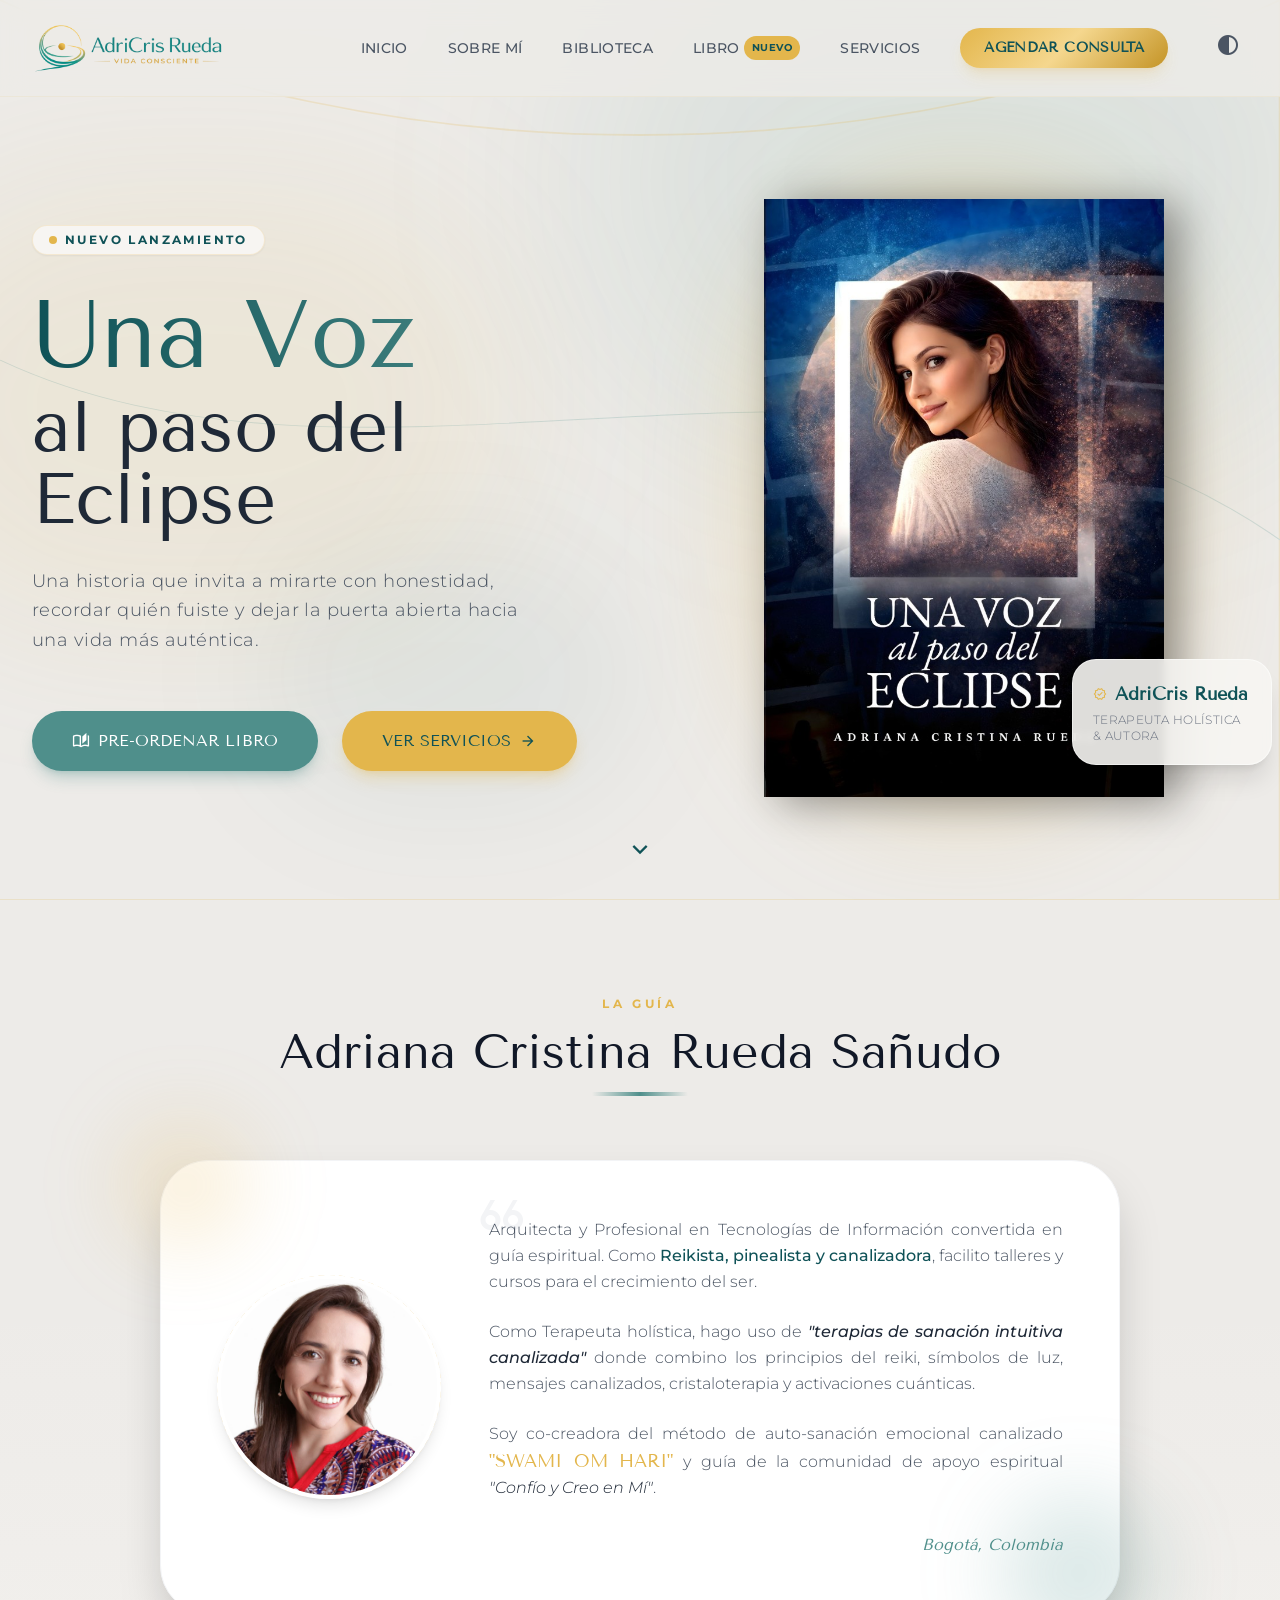
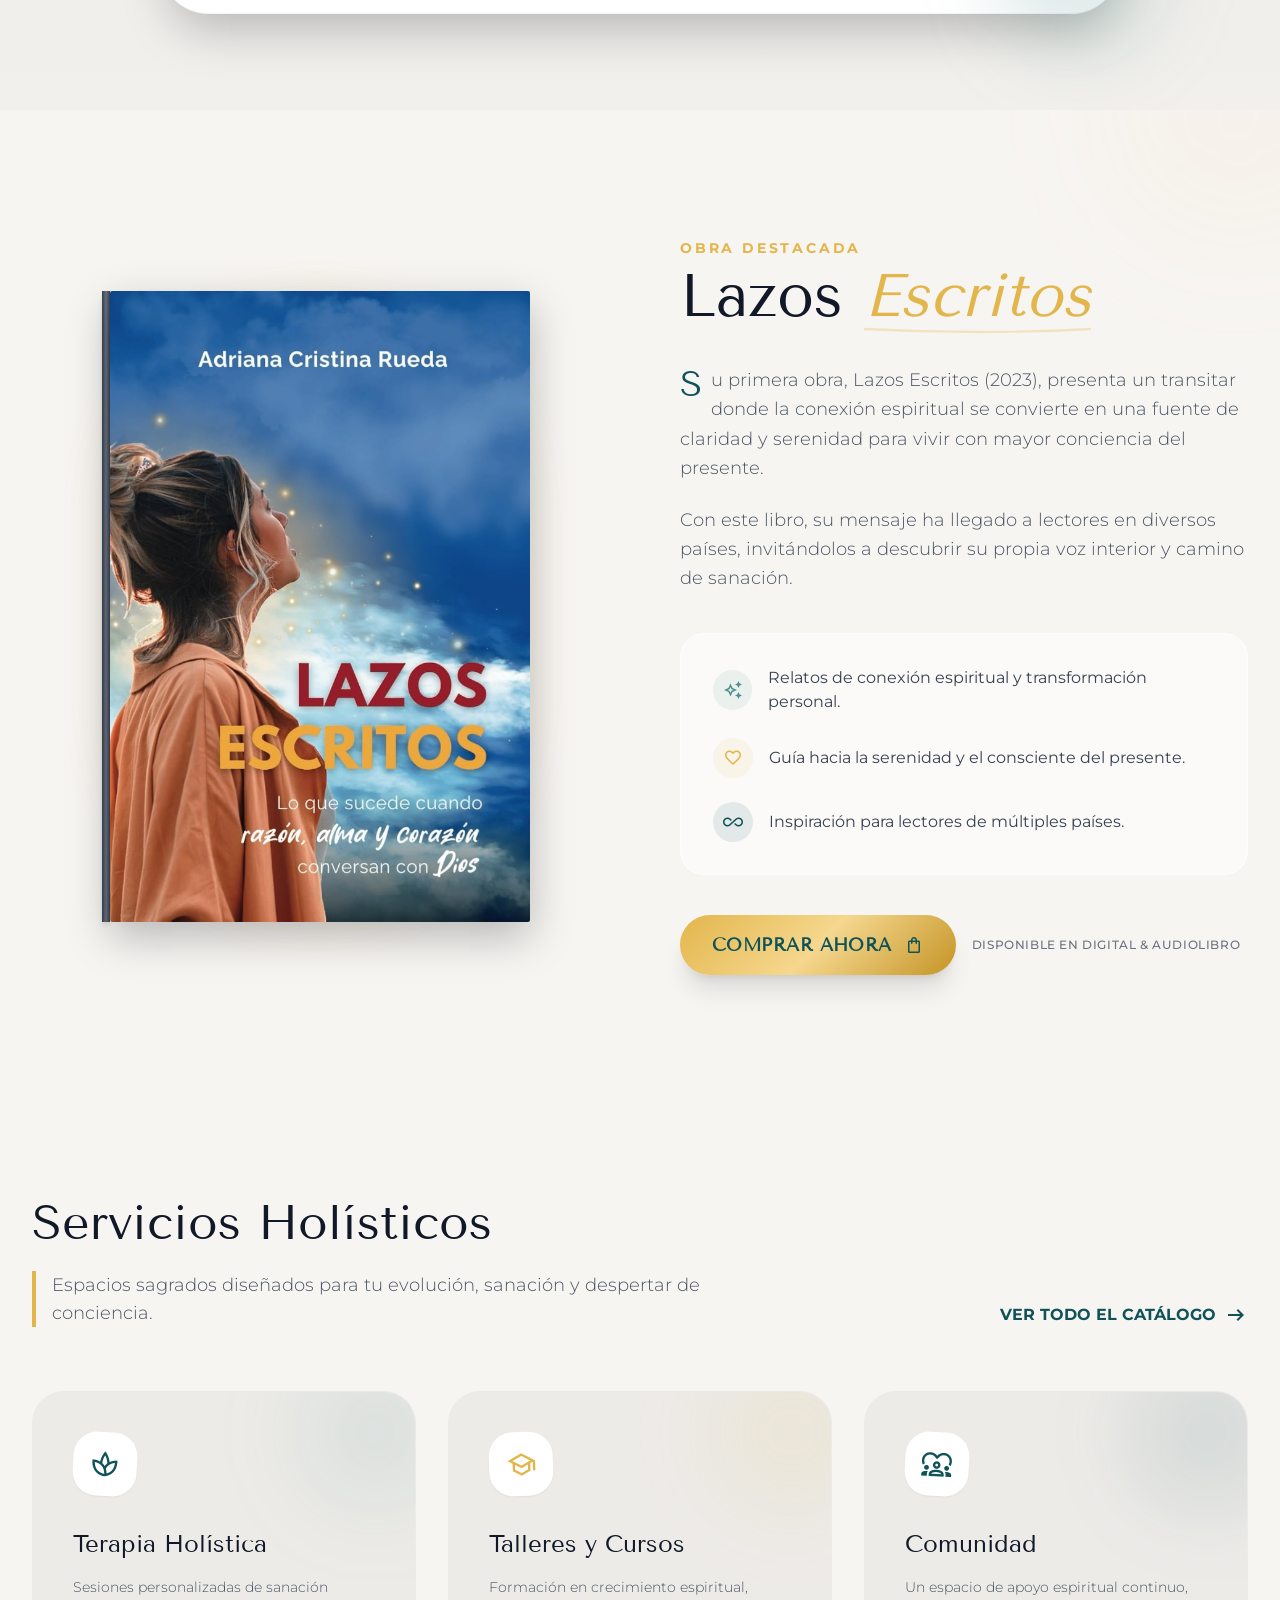
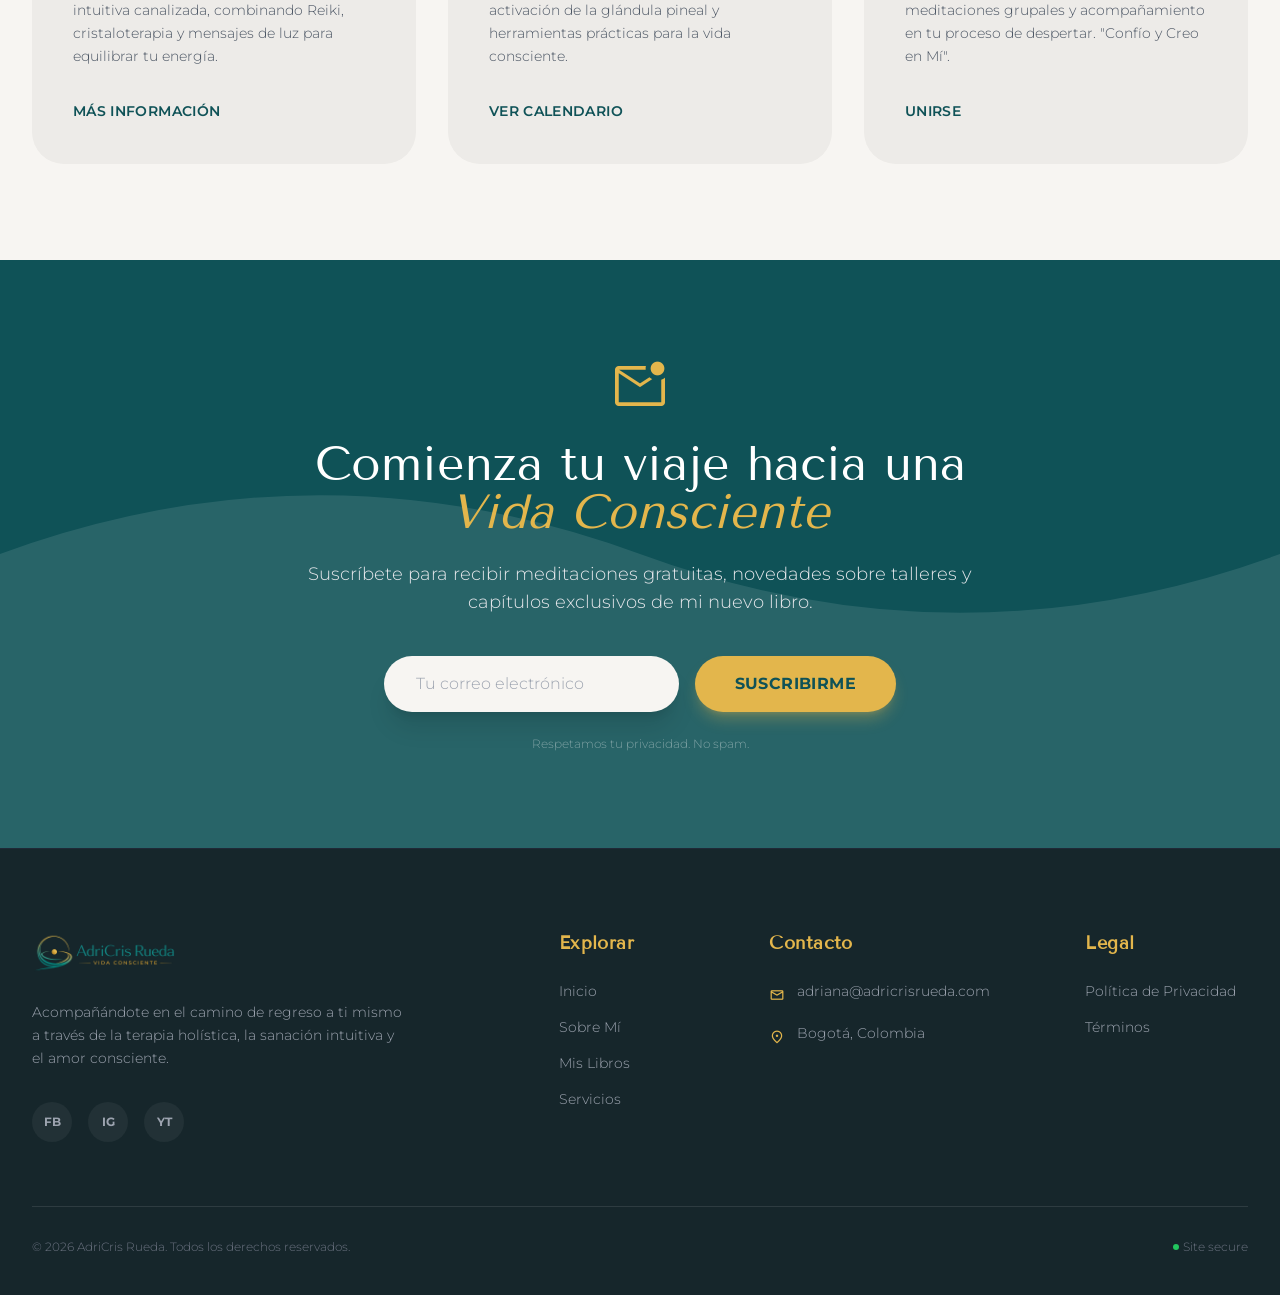
==== index.html @ 7598395f "Build: Actualización desde código Astro Made-with: Cursor" ====
<!DOCTYPE html><html lang="es" class="scroll-smooth"> <head><meta charset="UTF-8"><meta name="viewport" content="width=device-width, initial-scale=1.0"><meta name="description" content="AdriCris Rueda - Terapeuta Holística, Autora y Guía Espiritual. Descubre 'Lazos Escritos' y 'Una Voz al paso del Eclipse'."><meta name="generator" content="Astro v5.17.3"><title>AdriCris Rueda | Vida Consciente &amp; Una Voz al Paso del Eclipse</title><!-- Favicon --><link rel="icon" type="image/svg+xml" href="/favicon.svg"><!-- Google Fonts --><link rel="preconnect" href="https://fonts.googleapis.com"><link rel="preconnect" href="https://fonts.gstatic.com" crossorigin><link href="https://fonts.googleapis.com/css2?family=Tenor+Sans&family=Montserrat:wght@300;400;500;600&display=swap" rel="stylesheet"><!-- Material Symbols --><link href="https://fonts.googleapis.com/css2?family=Material+Symbols+Outlined:opsz,wght,FILL,GRAD@20..48,100..700,0..1,-50..200&display=swap" rel="stylesheet"><!-- Slot para head adicional --><link rel="stylesheet" href="/_astro/index.BXvbUsP-.css"></head> <body class="font-body bg-background-light dark:bg-background-dark text-gray-700 dark:text-gray-200 transition-colors duration-300 antialiased selection:bg-secondary selection:text-white"> <!-- Navigation --> <nav class="fixed w-full z-50 bg-background-light/80 dark:bg-background-dark/80 backdrop-blur-md border-b border-secondary/10 dark:border-gray-800 transition-colors duration-300"> <div class="max-w-7xl mx-auto px-4 sm:px-6 lg:px-8"> <div class="flex justify-between items-center h-24"> <!-- Logo --> <div class="flex-shrink-0 flex items-center"> <a href="#inicio" class="flex items-center gap-3"> <img src="/images/logo-sin-fondo.png" alt="AdriCris Rueda" class="h-16 w-auto"> </a> </div> <!-- Desktop Nav --> <div class="hidden md:flex space-x-10 items-center"> <a href="/" class="text-gray-600 dark:text-gray-300 hover:text-primary dark:hover:text-secondary font-medium tracking-wide text-sm transition-all hover:-translate-y-0.5">INICIO</a> <a href="/sobre-mi" class="text-gray-600 dark:text-gray-300 hover:text-primary dark:hover:text-secondary font-medium tracking-wide text-sm transition-all hover:-translate-y-0.5">SOBRE MÍ</a> <a href="/libros" class="text-gray-600 dark:text-gray-300 hover:text-primary dark:hover:text-secondary font-medium tracking-wide text-sm transition-all hover:-translate-y-0.5">BIBLIOTECA</a> <a href="/libro" class="text-gray-600 dark:text-gray-300 hover:text-primary dark:hover:text-secondary font-medium tracking-wide text-sm transition-all hover:-translate-y-0.5 flex items-center gap-1">
LIBRO
<span class="px-2 py-0.5 bg-secondary text-primary text-[10px] font-bold uppercase tracking-wider rounded-full">Nuevo</span> </a> <a href="/servicios" class="text-gray-600 dark:text-gray-300 hover:text-primary dark:hover:text-secondary font-medium tracking-wide text-sm transition-all hover:-translate-y-0.5">SERVICIOS</a> <button class="gold-gradient hover:opacity-90 text-primary px-6 py-2.5 rounded-full font-display font-bold shadow-lg shadow-secondary/20 hover:shadow-secondary/40 transition-all transform hover:-translate-y-0.5 tracking-wide text-sm">
AGENDAR CONSULTA
</button> <button id="theme-toggle" class="p-2 rounded-full hover:bg-gray-200 dark:hover:bg-gray-700 transition-colors" aria-label="Toggle dark mode"> <span class="material-symbols-outlined text-gray-600 dark:text-gray-300">contrast</span> </button> </div> <!-- Mobile Menu Button --> <div class="md:hidden flex items-center"> <button id="theme-toggle-mobile" class="p-2 mr-2 rounded-full hover:bg-gray-200 dark:hover:bg-gray-700 transition-colors" aria-label="Toggle dark mode"> <span class="material-symbols-outlined text-gray-600 dark:text-gray-300">contrast</span> </button> <button id="mobile-menu-btn" class="text-gray-600 dark:text-gray-300 hover:text-primary p-2" aria-label="Menu"> <span class="material-symbols-outlined text-3xl">menu</span> </button> </div> </div> </div> <!-- Mobile Menu --> <div id="mobile-menu" class="hidden md:hidden bg-background-light dark:bg-background-dark border-t border-secondary/10 dark:border-gray-800"> <div class="px-4 py-4 space-y-3"> <a href="/" class="block py-2 text-gray-600 dark:text-gray-300 hover:text-primary dark:hover:text-secondary font-medium">INICIO</a> <a href="/sobre-mi" class="block py-2 text-gray-600 dark:text-gray-300 hover:text-primary dark:hover:text-secondary font-medium">SOBRE MÍ</a> <a href="/libros" class="block py-2 text-gray-600 dark:text-gray-300 hover:text-primary dark:hover:text-secondary font-medium">BIBLIOTECA</a> <a href="/libro" class="block py-2 text-gray-600 dark:text-gray-300 hover:text-primary dark:hover:text-secondary font-medium flex items-center gap-2">
LIBRO
<span class="px-2 py-0.5 bg-secondary text-primary text-[10px] font-bold uppercase tracking-wider rounded-full">Nuevo</span> </a> <a href="/servicios" class="block py-2 text-gray-600 dark:text-gray-300 hover:text-primary dark:hover:text-secondary font-medium">SERVICIOS</a> <button class="w-full gold-gradient text-primary px-6 py-3 rounded-full font-display font-bold shadow-lg mt-4">
AGENDAR CONSULTA
</button> </div> </div> </nav> <!-- Main Content -->   <header id="inicio" class="relative min-h-screen flex items-center justify-center pt-24 overflow-hidden"> <!-- Background effects --> <div class="absolute inset-0 overflow-hidden pointer-events-none"> <div class="absolute -top-[10%] -right-[5%] w-[60%] h-[60%] bg-accent/10 dark:bg-accent/5 blur-[100px] rounded-full animate-blob"></div> <div class="absolute top-[20%] -left-[10%] w-[50%] h-[50%] bg-secondary/10 dark:bg-secondary/5 blur-[80px] rounded-full animate-blob animation-delay-2000"></div> <div class="absolute bottom-[10%] left-[20%] w-[30%] h-[30%] bg-primary/5 dark:bg-primary/10 blur-[60px] rounded-full animate-blob animation-delay-4000"></div> <svg class="absolute top-0 right-0 w-full h-full opacity-20 dark:opacity-10 z-0" preserveAspectRatio="none" viewBox="0 0 100 100"> <path class="text-secondary" d="M0 0 C 30 20 70 20 100 0 L 100 100 L 0 100" fill="none" stroke="currentColor" stroke-width="0.2"></path> <path class="text-accent" d="M0 40 C 30 60 70 30 100 60" fill="none" stroke="currentColor" stroke-width="0.1"></path> </svg> </div> <div class="max-w-7xl mx-auto px-4 sm:px-6 lg:px-8 relative z-10 w-full"> <div class="grid grid-cols-1 lg:grid-cols-2 gap-12 lg:gap-20 items-center"> <!-- Text Content --> <div class="order-2 lg:order-1 text-center lg:text-left space-y-8"> <div class="inline-flex items-center gap-2 py-1.5 px-4 rounded-full bg-surface-light border border-secondary/20 shadow-sm"> <span class="w-2 h-2 rounded-full bg-secondary animate-pulse"></span> <span class="text-primary dark:text-primary text-xs font-bold tracking-[0.2em] uppercase">Nuevo Lanzamiento</span> </div> <h1 class="font-display text-5xl md:text-7xl lg:text-8xl leading-[1.1]"> <span class="text-gradient block mb-1">Una Voz</span> <span class="text-gray-800 dark:text-gray-200 font-light text-4xl md:text-6xl lg:text-7xl block mt-2">al paso del Eclipse</span> </h1> <p class="text-lg text-gray-600 dark:text-gray-300 max-w-lg mx-auto lg:mx-0 font-light leading-relaxed tracking-wide">
Una historia que invita a mirarte con honestidad, recordar quién fuiste y dejar la puerta abierta hacia una vida más auténtica.
</p> <div class="flex flex-col sm:flex-row gap-6 justify-center lg:justify-start pt-6"> <a href="/libro" class="group relative overflow-hidden bg-accent text-white px-10 py-4 rounded-full font-display transition-all transform hover:-translate-y-1 shadow-lg shadow-accent/30 hover:shadow-accent/50"> <span class="relative z-10 flex items-center justify-center gap-2"> <span class="material-symbols-outlined text-lg">auto_stories</span>
PRE-ORDENAR LIBRO
</span> </a> <a href="#servicios" class="group relative overflow-hidden bg-secondary text-primary px-10 py-4 rounded-full font-display transition-all transform hover:-translate-y-1 shadow-lg shadow-secondary/30 hover:shadow-secondary/50"> <span class="relative z-10 flex items-center justify-center gap-2">
VER SERVICIOS
<span class="material-symbols-outlined text-lg">arrow_forward</span> </span> <div class="absolute inset-0 bg-accent transform scale-x-0 group-hover:scale-x-100 transition-transform origin-left duration-500 ease-out"></div> </a> </div> </div> <!-- Image --> <div class="order-1 lg:order-2 relative flex justify-center items-start"> <div class="relative w-full h-full max-w-[400px] animate-float" style="perspective: 1000px;"> <div class="absolute inset-0 bg-secondary/30 blur-3xl rounded-[40%] animate-pulse"></div> <!-- Portada --> <div class="relative w-full h-full shadow-[15px_5px_40px_rgba(0,0,0,0.4)] transform rotate-y-2deg"> <img src="/images/portada-libro-2.png" alt="Una Voz al paso del Eclipse" class="w-full h-full object-contain"> </div> </div> <!-- Badge --> <div class="absolute -bottom-4 -right-2 md:bottom-8 md:-right-6 bg-surface-light/90 dark:bg-surface-dark/90 backdrop-blur-sm p-5 rounded-2xl shadow-xl border border-white/50 dark:border-gray-700 max-w-[200px] z-20 animate-float" style="animation-delay: 1s;"> <div class="flex items-center gap-2 mb-1"> <span class="material-symbols-outlined text-secondary text-sm">verified</span> <p class="font-display font-bold text-primary dark:text-accent text-lg">AdriCris Rueda</p> </div> <p class="text-xs text-gray-500 dark:text-gray-400 font-light tracking-wide uppercase">Terapeuta Holística & Autora</p> </div> </div> </div> </div> <!-- Scroll indicator --> <div class="absolute bottom-8 left-1/2 transform -translate-x-1/2"> <a href="#libro" class="flex flex-col items-center text-primary dark:text-accent/70 hover:text-secondary transition-colors group"> <span class="text-[0.6rem] uppercase tracking-widest mb-2 opacity-0 group-hover:opacity-100 transition-opacity">Descubre Más</span> <span class="material-symbols-outlined text-3xl animate-bounce">keyboard_arrow_down</span> </a> </div> </header>  <section id="sobre-mi" class="py-24 bg-background-light dark:bg-background-dark relative overflow-hidden"> <div class="absolute inset-0 z-0"> <div class="absolute bottom-0 left-0 w-full h-1/2 bg-gradient-to-t from-surface-light dark:from-surface-dark to-transparent opacity-50"></div> </div> <div class="max-w-5xl mx-auto px-4 sm:px-6 lg:px-8 relative z-10"> <div class="text-center mb-16"> <span class="text-secondary font-bold tracking-[0.3em] uppercase text-xs block mb-4">La Guía</span> <h2 class="font-display text-4xl md:text-5xl text-gray-900 dark:text-white mb-2">Adriana Cristina Rueda Sañudo</h2> <div class="w-24 h-1 bg-gradient-to-r from-transparent via-accent to-transparent mx-auto mt-4"></div> </div> <div class="relative bg-white dark:bg-surface-dark rounded-[3rem] p-8 md:p-14 shadow-2xl border border-gray-100 dark:border-gray-800"> <div class="absolute -top-10 -left-10 w-32 h-32 bg-secondary/20 rounded-full blur-2xl"></div> <div class="absolute -bottom-10 -right-10 w-40 h-40 bg-accent/20 rounded-full blur-2xl"></div> <div class="flex flex-col md:flex-row gap-12 items-center"> <!-- Profile Image --> <div class="w-40 h-40 md:w-56 md:h-56 flex-shrink-0 relative group"> <div class="absolute inset-0 rounded-full border-2 border-dashed border-secondary/50 animate-[spin_12s_linear_infinite]"></div> <div class="absolute inset-2 rounded-full border border-primary/20 animate-[spin_15s_linear_infinite_reverse]"></div> <div class="absolute inset-0 rounded-full bg-secondary/20 blur-xl opacity-0 group-hover:opacity-60 transition-opacity duration-500"></div> <img src="/images/adriana-perfil.png" alt="Adriana Cristina Rueda" class="w-full h-full object-cover rounded-full border-4 border-white dark:border-gray-700 relative z-10 shadow-lg"> </div> <!-- Bio Text --> <div class="text-gray-600 dark:text-gray-300 text-justify relative z-10 font-light"> <span class="material-symbols-outlined absolute -top-8 -left-4 text-6xl text-gray-100 dark:text-gray-800 -z-10 rotate-180">format_quote</span> <p class="mb-6 leading-relaxed">
Arquitecta y Profesional en Tecnologías de Información convertida en guía espiritual. Como <strong class="text-primary dark:text-accent font-medium">Reikista, pinealista y canalizadora</strong>, facilito talleres y cursos para el crecimiento del ser.
</p> <p class="mb-6 leading-relaxed">
Como Terapeuta holística, hago uso de <em class="text-gray-800 dark:text-gray-200 font-medium">"terapias de sanación intuitiva canalizada"</em> donde combino los principios del reiki, símbolos de luz, mensajes canalizados, cristaloterapia y activaciones cuánticas.
</p> <p class="leading-relaxed">
Soy co-creadora del método de auto-sanación emocional canalizado <strong class="text-secondary font-display text-lg">"SWAMI OM HARI"</strong> y guía de la comunidad de apoyo espiritual <em class="text-gray-800 dark:text-gray-200">"Confío y Creo en Mí"</em>.
</p> <div class="mt-8 flex justify-end"> <span class="font-display italic text-accent">Bogotá, Colombia</span> </div> </div> </div> </div> </div> </section>  <section id="libro" class="py-32 bg-surface-light dark:bg-surface-dark transition-colors duration-300 relative overflow-hidden"> <div class="absolute top-0 right-0 w-64 h-64 bg-secondary/5 rounded-full blur-3xl -translate-y-1/2 translate-x-1/3"></div> <div class="max-w-7xl mx-auto px-4 sm:px-6 lg:px-8 relative z-10"> <div class="flex flex-col lg:flex-row items-center gap-20"> <!-- Book Image --> <div class="w-full lg:w-1/2 flex justify-center"> <div class="relative group cursor-pointer perspective-1000" style="perspective: 1000px;"> <div class="absolute inset-0 bg-secondary/20 blur-xl rounded-full opacity-40"></div> <!-- Libro --> <div class="relative transform transition-transform duration-500 group-hover:rotate-y-6 group-hover:scale-105 z-10"> <div class="flex items-stretch"> <!-- Lomo del libro --> <div class="w-2 bg-gradient-to-r from-gray-700 via-gray-500 to-gray-700 shadow-md"></div> <!-- Portada --> <div class="relative shadow-[0_15px_40px_rgba(0,0,0,0.25)]"> <img src="/images/lazos-escritos.png" alt="Portada del libro Lazos Escritos" class="w-[320px] md:w-[420px] h-auto object-contain rounded-sm"> </div> </div> </div> </div> </div> <!-- Book Content --> <div class="w-full lg:w-1/2 space-y-10"> <div> <span class="text-secondary text-sm font-bold tracking-[0.2em] uppercase mb-2 block">Obra Destacada</span> <h2 class="font-display text-5xl md:text-6xl text-gray-900 dark:text-white leading-tight">
Lazos <span class="text-secondary italic font-normal relative">Escritos
<svg class="absolute w-full h-3 -bottom-1 left-0 text-secondary/30" preserveAspectRatio="none" viewBox="0 0 100 10"> <path d="M0 5 Q 50 10 100 5" fill="none" stroke="currentColor" stroke-width="2"></path> </svg> </span> </h2> </div> <div class="prose dark:prose-invert text-gray-600 dark:text-gray-300 font-light"> <p class="text-lg leading-relaxed"> <span class="text-4xl float-left mr-2 font-display text-primary dark:text-accent leading-none">S</span>
u primera obra, Lazos Escritos (2023), presenta un transitar donde la conexión espiritual se convierte en una fuente de claridad y serenidad para vivir con mayor conciencia del presente.
</p> <p class="text-lg leading-relaxed">
Con este libro, su mensaje ha llegado a lectores en diversos países, invitándolos a descubrir su propia voz interior y camino de sanación.
</p> </div> <div class="space-y-6 bg-white/50 dark:bg-background-dark/50 p-8 rounded-2xl border border-white/60 dark:border-white/5 backdrop-blur-sm"> <div class="flex items-center gap-4 group"> <div class="w-10 h-10 rounded-full bg-accent/10 flex items-center justify-center text-accent group-hover:bg-accent group-hover:text-white transition-colors"> <span class="material-symbols-outlined text-xl">auto_awesome</span> </div> <p class="text-gray-700 dark:text-gray-200 text-sm md:text-base">Relatos de conexión espiritual y transformación personal.</p> </div> <div class="flex items-center gap-4 group"> <div class="w-10 h-10 rounded-full bg-secondary/10 flex items-center justify-center text-secondary group-hover:bg-secondary group-hover:text-primary transition-colors"> <span class="material-symbols-outlined text-xl">favorite</span> </div> <p class="text-gray-700 dark:text-gray-200 text-sm md:text-base">Guía hacia la serenidad y el consciente del presente.</p> </div> <div class="flex items-center gap-4 group"> <div class="w-10 h-10 rounded-full bg-primary/10 flex items-center justify-center text-primary dark:text-accent group-hover:bg-primary group-hover:text-white transition-colors"> <span class="material-symbols-outlined text-xl">all_inclusive</span> </div> <p class="text-gray-700 dark:text-gray-200 text-sm md:text-base">Inspiración para lectores de múltiples países.</p> </div> </div> <div class="flex flex-col sm:flex-row gap-4 items-center"> <button class="gold-gradient text-primary px-8 py-4 rounded-full font-display font-bold text-lg shadow-xl hover:shadow-2xl transition-all transform hover:-translate-y-1 w-full sm:w-auto flex items-center justify-center gap-3 tracking-wide">
COMPRAR AHORA
<span class="material-symbols-outlined text-xl">shopping_bag</span> </button> <p class="text-xs text-gray-500 dark:text-gray-400 font-medium uppercase tracking-wider">
Disponible en Digital & Audiolibro
</p> </div> </div> </div> </div> </section>  <section id="servicios" class="py-24 bg-surface-light dark:bg-surface-dark transition-colors duration-300"> <div class="max-w-7xl mx-auto px-4 sm:px-6 lg:px-8"> <div class="flex flex-col md:flex-row justify-between items-end mb-16 gap-6"> <div class="max-w-2xl"> <h2 class="font-display text-4xl md:text-5xl text-gray-900 dark:text-white mb-6">Servicios Holísticos</h2> <p class="text-gray-600 dark:text-gray-400 text-lg font-light border-l-4 border-secondary pl-4">
Espacios sagrados diseñados para tu evolución, sanación y despertar de conciencia.
</p> </div> <button class="hidden md:inline-flex items-center gap-2 text-primary dark:text-secondary font-bold hover:gap-4 transition-all">
VER TODO EL CATÁLOGO <span class="material-symbols-outlined">arrow_right_alt</span> </button> </div> <div class="grid grid-cols-1 md:grid-cols-3 gap-8"> <!-- Service 1 --> <div class="group bg-background-light dark:bg-background-dark rounded-[2rem] p-10 hover:shadow-2xl transition-all duration-500 relative overflow-hidden border border-transparent hover:border-accent/20"> <div class="absolute -right-10 -top-10 w-40 h-40 bg-accent/10 rounded-full blur-2xl group-hover:bg-accent/20 transition-colors"></div> <div class="relative z-10"> <div class="w-16 h-16 rounded-2xl bg-white dark:bg-surface-dark shadow-sm flex items-center justify-center mb-8 text-primary dark:text-accent group-hover:scale-110 transition-transform duration-300 rotate-3 group-hover:rotate-0"> <span class="material-symbols-outlined text-3xl">spa</span> </div> <h3 class="font-display text-2xl text-gray-900 dark:text-white mb-4">Terapia Holística</h3> <p class="text-gray-600 dark:text-gray-400 mb-8 font-light leading-relaxed text-sm">
Sesiones personalizadas de sanación intuitiva canalizada, combinando Reiki, cristaloterapia y mensajes de luz para equilibrar tu energía.
</p> <a href="#" class="inline-flex items-center text-primary dark:text-secondary font-semibold text-sm tracking-wide uppercase hover:underline decoration-2 underline-offset-4">
Más información
</a> </div> </div> <!-- Service 2 --> <div class="group bg-background-light dark:bg-background-dark rounded-[2rem] p-10 hover:shadow-2xl transition-all duration-500 relative overflow-hidden border border-transparent hover:border-secondary/20"> <div class="absolute -right-10 -top-10 w-40 h-40 bg-secondary/10 rounded-full blur-2xl group-hover:bg-secondary/20 transition-colors"></div> <div class="relative z-10"> <div class="w-16 h-16 rounded-2xl bg-white dark:bg-surface-dark shadow-sm flex items-center justify-center mb-8 text-secondary group-hover:scale-110 transition-transform duration-300 -rotate-2 group-hover:rotate-0"> <span class="material-symbols-outlined text-3xl">school</span> </div> <h3 class="font-display text-2xl text-gray-900 dark:text-white mb-4">Talleres y Cursos</h3> <p class="text-gray-600 dark:text-gray-400 mb-8 font-light leading-relaxed text-sm">
Formación en crecimiento espiritual, activación de la glándula pineal y herramientas prácticas para la vida consciente.
</p> <a href="#" class="inline-flex items-center text-primary dark:text-secondary font-semibold text-sm tracking-wide uppercase hover:underline decoration-2 underline-offset-4">
Ver Calendario
</a> </div> </div> <!-- Service 3 --> <div class="group bg-background-light dark:bg-background-dark rounded-[2rem] p-10 hover:shadow-2xl transition-all duration-500 relative overflow-hidden border border-transparent hover:border-primary/20"> <div class="absolute -right-10 -top-10 w-40 h-40 bg-primary/10 rounded-full blur-2xl group-hover:bg-primary/20 transition-colors"></div> <div class="relative z-10"> <div class="w-16 h-16 rounded-2xl bg-white dark:bg-surface-dark shadow-sm flex items-center justify-center mb-8 text-primary dark:text-accent group-hover:scale-110 transition-transform duration-300 rotate-3 group-hover:rotate-0"> <span class="material-symbols-outlined text-3xl">diversity_1</span> </div> <h3 class="font-display text-2xl text-gray-900 dark:text-white mb-4">Comunidad</h3> <p class="text-gray-600 dark:text-gray-400 mb-8 font-light leading-relaxed text-sm">
Un espacio de apoyo espiritual continuo, meditaciones grupales y acompañamiento en tu proceso de despertar. "Confío y Creo en Mí".
</p> <a href="#" class="inline-flex items-center text-primary dark:text-secondary font-semibold text-sm tracking-wide uppercase hover:underline decoration-2 underline-offset-4">
Unirse
</a> </div> </div> </div> <div class="mt-8 text-center md:hidden"> <button class="inline-flex items-center gap-2 text-primary dark:text-secondary font-bold hover:gap-4 transition-all">
VER TODO EL CATÁLOGO <span class="material-symbols-outlined">arrow_right_alt</span> </button> </div> </div> </section>  <section class="py-24 relative overflow-hidden bg-primary dark:bg-background-dark"> <svg class="absolute top-0 left-0 w-full h-full opacity-10 pointer-events-none" preserveAspectRatio="none" viewBox="0 0 100 100"> <path d="M0 50 Q 25 30 50 50 T 100 50 V 100 H 0 Z" fill="white"></path> </svg> <div class="max-w-4xl mx-auto px-4 sm:px-6 lg:px-8 relative z-10 text-center"> <span class="material-symbols-outlined text-6xl text-secondary mb-6 block mx-auto animate-bounce">mark_email_unread</span> <h2 class="font-display text-4xl md:text-5xl text-white mb-6 leading-tight">Comienza tu viaje hacia una<br> <span class="text-secondary italic">Vida Consciente</span></h2> <p class="text-gray-200 font-light text-lg mb-10 max-w-2xl mx-auto">
Suscríbete para recibir meditaciones gratuitas, novedades sobre talleres y capítulos exclusivos de mi nuevo libro.
</p> <form class="flex flex-col sm:flex-row gap-4 justify-center max-w-lg mx-auto relative" onsubmit="event.preventDefault(); alert('¡Gracias por suscribirte!');"> <input type="email" placeholder="Tu correo electrónico" class="w-full px-8 py-4 rounded-full text-gray-900 bg-surface-light focus:ring-2 focus:ring-secondary focus:outline-none border-none shadow-xl font-light placeholder-gray-400" required> <button type="submit" class="bg-secondary text-primary font-bold px-10 py-4 rounded-full hover:bg-white hover:text-primary transition-colors shadow-lg shadow-secondary/30 whitespace-nowrap tracking-wide">
SUSCRIBIRME
</button> </form> <p class="text-xs text-white/40 mt-6 font-light">Respetamos tu privacidad. No spam.</p> </div> </section>  <!-- Footer --> <footer class="bg-surface-dark text-white pt-20 pb-10 border-t border-gray-800"> <div class="max-w-7xl mx-auto px-4 sm:px-6 lg:px-8"> <div class="grid grid-cols-1 md:grid-cols-2 lg:grid-cols-12 gap-12 mb-16"> <!-- Brand --> <div class="lg:col-span-4"> <div class="flex items-center gap-3 mb-6"> <img src="/images/logo-sin-fondo.png" alt="AdriCris Rueda" class="h-12 w-auto"> </div> <p class="text-gray-400 text-sm font-light leading-relaxed mb-8 max-w-sm">
Acompañándote en el camino de regreso a ti mismo a través de la terapia holística, la sanación intuitiva y el amor consciente.
</p> <div class="flex space-x-4"> <a href="#" class="w-10 h-10 rounded-full bg-white/5 flex items-center justify-center text-gray-400 hover:text-secondary hover:bg-white/10 transition-all"> <span class="font-bold text-xs">FB</span> </a> <a href="#" class="w-10 h-10 rounded-full bg-white/5 flex items-center justify-center text-gray-400 hover:text-secondary hover:bg-white/10 transition-all"> <span class="font-bold text-xs">IG</span> </a> <a href="#" class="w-10 h-10 rounded-full bg-white/5 flex items-center justify-center text-gray-400 hover:text-secondary hover:bg-white/10 transition-all"> <span class="font-bold text-xs">YT</span> </a> </div> </div> <!-- Explore --> <div class="lg:col-span-2 lg:col-start-6"> <h4 class="font-display font-bold text-lg mb-6 text-secondary tracking-wide">Explorar</h4> <ul class="space-y-4 text-sm text-gray-400 font-light"> <li><a href="/" class="hover:text-white hover:translate-x-1 inline-block transition-all">Inicio</a></li> <li><a href="/sobre-mi" class="hover:text-white hover:translate-x-1 inline-block transition-all">Sobre Mí</a></li> <li><a href="#libro" class="hover:text-white hover:translate-x-1 inline-block transition-all">Mis Libros</a></li> <li><a href="/servicios" class="hover:text-white hover:translate-x-1 inline-block transition-all">Servicios</a></li> </ul> </div> <!-- Contact --> <div class="lg:col-span-3"> <h4 class="font-display font-bold text-lg mb-6 text-secondary tracking-wide">Contacto</h4> <ul class="space-y-4 text-sm text-gray-400 font-light"> <li class="flex items-start gap-3"> <span class="material-symbols-outlined text-secondary text-base mt-0.5">mail</span> <span class="hover:text-white transition-colors cursor-pointer">adriana@adricrisrueda.com</span> </li> <li class="flex items-start gap-3"> <span class="material-symbols-outlined text-secondary text-base mt-0.5">location_on</span> <span>Bogotá, Colombia</span> </li> </ul> </div> <!-- Legal --> <div class="lg:col-span-2"> <h4 class="font-display font-bold text-lg mb-6 text-secondary tracking-wide">Legal</h4> <ul class="space-y-4 text-sm text-gray-400 font-light"> <li><a href="#" class="hover:text-white hover:translate-x-1 inline-block transition-all">Política de Privacidad</a></li> <li><a href="#" class="hover:text-white hover:translate-x-1 inline-block transition-all">Términos</a></li> </ul> </div> </div> <!-- Bottom --> <div class="border-t border-white/10 pt-8 flex flex-col md:flex-row justify-between items-center text-xs text-gray-500 font-light"> <p>© 2026 AdriCris Rueda. Todos los derechos reservados.</p> <div class="mt-4 md:mt-0 flex gap-4"> <span class="flex items-center gap-1"><span class="w-1.5 h-1.5 rounded-full bg-green-500"></span> Site secure</span> </div> </div> </div> </footer> <!-- Scripts --> <script type="module">const l=document.querySelectorAll("#theme-toggle, #theme-toggle-mobile");l.forEach(e=>{e?.addEventListener("click",()=>{document.documentElement.classList.toggle("dark"),localStorage.setItem("theme",document.documentElement.classList.contains("dark")?"dark":"light")})});(localStorage.getItem("theme")==="dark"||!localStorage.getItem("theme")&&window.matchMedia("(prefers-color-scheme: dark)").matches)&&document.documentElement.classList.add("dark");const o=document.getElementById("mobile-menu-btn"),t=document.getElementById("mobile-menu");o?.addEventListener("click",()=>{t?.classList.toggle("hidden")});t?.querySelectorAll("a").forEach(e=>{e.addEventListener("click",()=>{t.classList.add("hidden")})});</script> </body> </html> <!-- Schema.org Person --> <script type="application/ld+json">
{
  "@context": "https://schema.org",
  "@type": "Person",
  "name": "Adriana Cristina Rueda Sañudo",
  "alternateName": "AdriCris Rueda",
  "description": "Terapeuta Holística, Autora y Guía Espiritual. Creadora del método SWAMI OM HARI y autora de 'Lazos Escritos' y 'Una Voz al paso del Eclipse'.",
  "url": "https://adricrisrueda.com",
  "jobTitle": "Terapeuta Holística",
  "worksFor": {
    "@type": "Organization",
    "name": "Vida Consciente"
  },
  "address": {
    "@type": "PostalAddress",
    "addressLocality": "Bogotá",
    "addressCountry": "CO"
  },
  "sameAs": []
}
</script>
---- _astro/index.BXvbUsP-.css ----
@import"https://fonts.googleapis.com/css2?family=Tenor+Sans&family=Montserrat:wght@300;400;500;600&display=swap";*,:before,:after{--tw-border-spacing-x: 0;--tw-border-spacing-y: 0;--tw-translate-x: 0;--tw-translate-y: 0;--tw-rotate: 0;--tw-skew-x: 0;--tw-skew-y: 0;--tw-scale-x: 1;--tw-scale-y: 1;--tw-pan-x: ;--tw-pan-y: ;--tw-pinch-zoom: ;--tw-scroll-snap-strictness: proximity;--tw-gradient-from-position: ;--tw-gradient-via-position: ;--tw-gradient-to-position: ;--tw-ordinal: ;--tw-slashed-zero: ;--tw-numeric-figure: ;--tw-numeric-spacing: ;--tw-numeric-fraction: ;--tw-ring-inset: ;--tw-ring-offset-width: 0px;--tw-ring-offset-color: #fff;--tw-ring-color: rgb(59 130 246 / .5);--tw-ring-offset-shadow: 0 0 #0000;--tw-ring-shadow: 0 0 #0000;--tw-shadow: 0 0 #0000;--tw-shadow-colored: 0 0 #0000;--tw-blur: ;--tw-brightness: ;--tw-contrast: ;--tw-grayscale: ;--tw-hue-rotate: ;--tw-invert: ;--tw-saturate: ;--tw-sepia: ;--tw-drop-shadow: ;--tw-backdrop-blur: ;--tw-backdrop-brightness: ;--tw-backdrop-contrast: ;--tw-backdrop-grayscale: ;--tw-backdrop-hue-rotate: ;--tw-backdrop-invert: ;--tw-backdrop-opacity: ;--tw-backdrop-saturate: ;--tw-backdrop-sepia: ;--tw-contain-size: ;--tw-contain-layout: ;--tw-contain-paint: ;--tw-contain-style: }::backdrop{--tw-border-spacing-x: 0;--tw-border-spacing-y: 0;--tw-translate-x: 0;--tw-translate-y: 0;--tw-rotate: 0;--tw-skew-x: 0;--tw-skew-y: 0;--tw-scale-x: 1;--tw-scale-y: 1;--tw-pan-x: ;--tw-pan-y: ;--tw-pinch-zoom: ;--tw-scroll-snap-strictness: proximity;--tw-gradient-from-position: ;--tw-gradient-via-position: ;--tw-gradient-to-position: ;--tw-ordinal: ;--tw-slashed-zero: ;--tw-numeric-figure: ;--tw-numeric-spacing: ;--tw-numeric-fraction: ;--tw-ring-inset: ;--tw-ring-offset-width: 0px;--tw-ring-offset-color: #fff;--tw-ring-color: rgb(59 130 246 / .5);--tw-ring-offset-shadow: 0 0 #0000;--tw-ring-shadow: 0 0 #0000;--tw-shadow: 0 0 #0000;--tw-shadow-colored: 0 0 #0000;--tw-blur: ;--tw-brightness: ;--tw-contrast: ;--tw-grayscale: ;--tw-hue-rotate: ;--tw-invert: ;--tw-saturate: ;--tw-sepia: ;--tw-drop-shadow: ;--tw-backdrop-blur: ;--tw-backdrop-brightness: ;--tw-backdrop-contrast: ;--tw-backdrop-grayscale: ;--tw-backdrop-hue-rotate: ;--tw-backdrop-invert: ;--tw-backdrop-opacity: ;--tw-backdrop-saturate: ;--tw-backdrop-sepia: ;--tw-contain-size: ;--tw-contain-layout: ;--tw-contain-paint: ;--tw-contain-style: }*,:before,:after{box-sizing:border-box;border-width:0;border-style:solid;border-color:#e5e7eb}:before,:after{--tw-content: ""}html,:host{line-height:1.5;-webkit-text-size-adjust:100%;-moz-tab-size:4;-o-tab-size:4;tab-size:4;font-family:ui-sans-serif,system-ui,sans-serif,"Apple Color Emoji","Segoe UI Emoji",Segoe UI Symbol,"Noto Color Emoji";font-feature-settings:normal;font-variation-settings:normal;-webkit-tap-highlight-color:transparent}body{margin:0;line-height:inherit}hr{height:0;color:inherit;border-top-width:1px}abbr:where([title]){-webkit-text-decoration:underline dotted;text-decoration:underline dotted}h1,h2,h3,h4,h5,h6{font-size:inherit;font-weight:inherit}a{color:inherit;text-decoration:inherit}b,strong{font-weight:bolder}code,kbd,samp,pre{font-family:ui-monospace,SFMono-Regular,Menlo,Monaco,Consolas,Liberation Mono,Courier New,monospace;font-feature-settings:normal;font-variation-settings:normal;font-size:1em}small{font-size:80%}sub,sup{font-size:75%;line-height:0;position:relative;vertical-align:baseline}sub{bottom:-.25em}sup{top:-.5em}table{text-indent:0;border-color:inherit;border-collapse:collapse}button,input,optgroup,select,textarea{font-family:inherit;font-feature-settings:inherit;font-variation-settings:inherit;font-size:100%;font-weight:inherit;line-height:inherit;letter-spacing:inherit;color:inherit;margin:0;padding:0}button,select{text-transform:none}button,input:where([type=button]),input:where([type=reset]),input:where([type=submit]){-webkit-appearance:button;background-color:transparent;background-image:none}:-moz-focusring{outline:auto}:-moz-ui-invalid{box-shadow:none}progress{vertical-align:baseline}::-webkit-inner-spin-button,::-webkit-outer-spin-button{height:auto}[type=search]{-webkit-appearance:textfield;outline-offset:-2px}::-webkit-search-decoration{-webkit-appearance:none}::-webkit-file-upload-button{-webkit-appearance:button;font:inherit}summary{display:list-item}blockquote,dl,dd,h1,h2,h3,h4,h5,h6,hr,figure,p,pre{margin:0}fieldset{margin:0;padding:0}legend{padding:0}ol,ul,menu{list-style:none;margin:0;padding:0}dialog{padding:0}textarea{resize:vertical}input::-moz-placeholder,textarea::-moz-placeholder{opacity:1;color:#9ca3af}input::placeholder,textarea::placeholder{opacity:1;color:#9ca3af}button,[role=button]{cursor:pointer}:disabled{cursor:default}img,svg,video,canvas,audio,iframe,embed,object{display:block;vertical-align:middle}img,video{max-width:100%;height:auto}[hidden]:where(:not([hidden=until-found])){display:none}html{scroll-behavior:smooth}body{font-family:Montserrat,sans-serif;-webkit-font-smoothing:antialiased;-moz-osx-font-smoothing:grayscale}.prose{color:var(--tw-prose-body);max-width:65ch}.prose :where(p):not(:where([class~=not-prose],[class~=not-prose] *)){margin-top:1.25em;margin-bottom:1.25em}.prose :where([class~=lead]):not(:where([class~=not-prose],[class~=not-prose] *)){color:var(--tw-prose-lead);font-size:1.25em;line-height:1.6;margin-top:1.2em;margin-bottom:1.2em}.prose :where(a):not(:where([class~=not-prose],[class~=not-prose] *)){color:var(--tw-prose-links);text-decoration:underline;font-weight:500}.prose :where(strong):not(:where([class~=not-prose],[class~=not-prose] *)){color:var(--tw-prose-bold);font-weight:600}.prose :where(a strong):not(:where([class~=not-prose],[class~=not-prose] *)){color:inherit}.prose :where(blockquote strong):not(:where([class~=not-prose],[class~=not-prose] *)){color:inherit}.prose :where(thead th strong):not(:where([class~=not-prose],[class~=not-prose] *)){color:inherit}.prose :where(ol):not(:where([class~=not-prose],[class~=not-prose] *)){list-style-type:decimal;margin-top:1.25em;margin-bottom:1.25em;padding-inline-start:1.625em}.prose :where(ol[type=A]):not(:where([class~=not-prose],[class~=not-prose] *)){list-style-type:upper-alpha}.prose :where(ol[type=a]):not(:where([class~=not-prose],[class~=not-prose] *)){list-style-type:lower-alpha}.prose :where(ol[type=A s]):not(:where([class~=not-prose],[class~=not-prose] *)){list-style-type:upper-alpha}.prose :where(ol[type=a s]):not(:where([class~=not-prose],[class~=not-prose] *)){list-style-type:lower-alpha}.prose :where(ol[type=I]):not(:where([class~=not-prose],[class~=not-prose] *)){list-style-type:upper-roman}.prose :where(ol[type=i]):not(:where([class~=not-prose],[class~=not-prose] *)){list-style-type:lower-roman}.prose :where(ol[type=I s]):not(:where([class~=not-prose],[class~=not-prose] *)){list-style-type:upper-roman}.prose :where(ol[type=i s]):not(:where([class~=not-prose],[class~=not-prose] *)){list-style-type:lower-roman}.prose :where(ol[type="1"]):not(:where([class~=not-prose],[class~=not-prose] *)){list-style-type:decimal}.prose :where(ul):not(:where([class~=not-prose],[class~=not-prose] *)){list-style-type:disc;margin-top:1.25em;margin-bottom:1.25em;padding-inline-start:1.625em}.prose :where(ol>li):not(:where([class~=not-prose],[class~=not-prose] *))::marker{font-weight:400;color:var(--tw-prose-counters)}.prose :where(ul>li):not(:where([class~=not-prose],[class~=not-prose] *))::marker{color:var(--tw-prose-bullets)}.prose :where(dt):not(:where([class~=not-prose],[class~=not-prose] *)){color:var(--tw-prose-headings);font-weight:600;margin-top:1.25em}.prose :where(hr):not(:where([class~=not-prose],[class~=not-prose] *)){border-color:var(--tw-prose-hr);border-top-width:1px;margin-top:3em;margin-bottom:3em}.prose :where(blockquote):not(:where([class~=not-prose],[class~=not-prose] *)){font-weight:500;font-style:italic;color:var(--tw-prose-quotes);border-inline-start-width:.25rem;border-inline-start-color:var(--tw-prose-quote-borders);quotes:"“""”""‘""’";margin-top:1.6em;margin-bottom:1.6em;padding-inline-start:1em}.prose :where(blockquote p:first-of-type):not(:where([class~=not-prose],[class~=not-prose] *)):before{content:open-quote}.prose :where(blockquote p:last-of-type):not(:where([class~=not-prose],[class~=not-prose] *)):after{content:close-quote}.prose :where(h1):not(:where([class~=not-prose],[class~=not-prose] *)){color:var(--tw-prose-headings);font-weight:800;font-size:2.25em;margin-top:0;margin-bottom:.8888889em;line-height:1.1111111}.prose :where(h1 strong):not(:where([class~=not-prose],[class~=not-prose] *)){font-weight:900;color:inherit}.prose :where(h2):not(:where([class~=not-prose],[class~=not-prose] *)){color:var(--tw-prose-headings);font-weight:700;font-size:1.5em;margin-top:2em;margin-bottom:1em;line-height:1.3333333}.prose :where(h2 strong):not(:where([class~=not-prose],[class~=not-prose] *)){font-weight:800;color:inherit}.prose :where(h3):not(:where([class~=not-prose],[class~=not-prose] *)){color:var(--tw-prose-headings);font-weight:600;font-size:1.25em;margin-top:1.6em;margin-bottom:.6em;line-height:1.6}.prose :where(h3 strong):not(:where([class~=not-prose],[class~=not-prose] *)){font-weight:700;color:inherit}.prose :where(h4):not(:where([class~=not-prose],[class~=not-prose] *)){color:var(--tw-prose-headings);font-weight:600;margin-top:1.5em;margin-bottom:.5em;line-height:1.5}.prose :where(h4 strong):not(:where([class~=not-prose],[class~=not-prose] *)){font-weight:700;color:inherit}.prose :where(img):not(:where([class~=not-prose],[class~=not-prose] *)){margin-top:2em;margin-bottom:2em}.prose :where(picture):not(:where([class~=not-prose],[class~=not-prose] *)){display:block;margin-top:2em;margin-bottom:2em}.prose :where(video):not(:where([class~=not-prose],[class~=not-prose] *)){margin-top:2em;margin-bottom:2em}.prose :where(kbd):not(:where([class~=not-prose],[class~=not-prose] *)){font-weight:500;font-family:inherit;color:var(--tw-prose-kbd);box-shadow:0 0 0 1px var(--tw-prose-kbd-shadows),0 3px 0 var(--tw-prose-kbd-shadows);font-size:.875em;border-radius:.3125rem;padding-top:.1875em;padding-inline-end:.375em;padding-bottom:.1875em;padding-inline-start:.375em}.prose :where(code):not(:where([class~=not-prose],[class~=not-prose] *)){color:var(--tw-prose-code);font-weight:600;font-size:.875em}.prose :where(code):not(:where([class~=not-prose],[class~=not-prose] *)):before{content:"`"}.prose :where(code):not(:where([class~=not-prose],[class~=not-prose] *)):after{content:"`"}.prose :where(a code):not(:where([class~=not-prose],[class~=not-prose] *)){color:inherit}.prose :where(h1 code):not(:where([class~=not-prose],[class~=not-prose] *)){color:inherit}.prose :where(h2 code):not(:where([class~=not-prose],[class~=not-prose] *)){color:inherit;font-size:.875em}.prose :where(h3 code):not(:where([class~=not-prose],[class~=not-prose] *)){color:inherit;font-size:.9em}.prose :where(h4 code):not(:where([class~=not-prose],[class~=not-prose] *)){color:inherit}.prose :where(blockquote code):not(:where([class~=not-prose],[class~=not-prose] *)){color:inherit}.prose :where(thead th code):not(:where([class~=not-prose],[class~=not-prose] *)){color:inherit}.prose :where(pre):not(:where([class~=not-prose],[class~=not-prose] *)){color:var(--tw-prose-pre-code);background-color:var(--tw-prose-pre-bg);overflow-x:auto;font-weight:400;font-size:.875em;line-height:1.7142857;margin-top:1.7142857em;margin-bottom:1.7142857em;border-radius:.375rem;padding-top:.8571429em;padding-inline-end:1.1428571em;padding-bottom:.8571429em;padding-inline-start:1.1428571em}.prose :where(pre code):not(:where([class~=not-prose],[class~=not-prose] *)){background-color:transparent;border-width:0;border-radius:0;padding:0;font-weight:inherit;color:inherit;font-size:inherit;font-family:inherit;line-height:inherit}.prose :where(pre code):not(:where([class~=not-prose],[class~=not-prose] *)):before{content:none}.prose :where(pre code):not(:where([class~=not-prose],[class~=not-prose] *)):after{content:none}.prose :where(table):not(:where([class~=not-prose],[class~=not-prose] *)){width:100%;table-layout:auto;margin-top:2em;margin-bottom:2em;font-size:.875em;line-height:1.7142857}.prose :where(thead):not(:where([class~=not-prose],[class~=not-prose] *)){border-bottom-width:1px;border-bottom-color:var(--tw-prose-th-borders)}.prose :where(thead th):not(:where([class~=not-prose],[class~=not-prose] *)){color:var(--tw-prose-headings);font-weight:600;vertical-align:bottom;padding-inline-end:.5714286em;padding-bottom:.5714286em;padding-inline-start:.5714286em}.prose :where(tbody tr):not(:where([class~=not-prose],[class~=not-prose] *)){border-bottom-width:1px;border-bottom-color:var(--tw-prose-td-borders)}.prose :where(tbody tr:last-child):not(:where([class~=not-prose],[class~=not-prose] *)){border-bottom-width:0}.prose :where(tbody td):not(:where([class~=not-prose],[class~=not-prose] *)){vertical-align:baseline}.prose :where(tfoot):not(:where([class~=not-prose],[class~=not-prose] *)){border-top-width:1px;border-top-color:var(--tw-prose-th-borders)}.prose :where(tfoot td):not(:where([class~=not-prose],[class~=not-prose] *)){vertical-align:top}.prose :where(th,td):not(:where([class~=not-prose],[class~=not-prose] *)){text-align:start}.prose :where(figure>*):not(:where([class~=not-prose],[class~=not-prose] *)){margin-top:0;margin-bottom:0}.prose :where(figcaption):not(:where([class~=not-prose],[class~=not-prose] *)){color:var(--tw-prose-captions);font-size:.875em;line-height:1.4285714;margin-top:.8571429em}.prose{--tw-prose-body: #374151;--tw-prose-headings: #111827;--tw-prose-lead: #4b5563;--tw-prose-links: #111827;--tw-prose-bold: #111827;--tw-prose-counters: #6b7280;--tw-prose-bullets: #d1d5db;--tw-prose-hr: #e5e7eb;--tw-prose-quotes: #111827;--tw-prose-quote-borders: #e5e7eb;--tw-prose-captions: #6b7280;--tw-prose-kbd: #111827;--tw-prose-kbd-shadows: rgb(17 24 39 / 10%);--tw-prose-code: #111827;--tw-prose-pre-code: #e5e7eb;--tw-prose-pre-bg: #1f2937;--tw-prose-th-borders: #d1d5db;--tw-prose-td-borders: #e5e7eb;--tw-prose-invert-body: #d1d5db;--tw-prose-invert-headings: #fff;--tw-prose-invert-lead: #9ca3af;--tw-prose-invert-links: #fff;--tw-prose-invert-bold: #fff;--tw-prose-invert-counters: #9ca3af;--tw-prose-invert-bullets: #4b5563;--tw-prose-invert-hr: #374151;--tw-prose-invert-quotes: #f3f4f6;--tw-prose-invert-quote-borders: #374151;--tw-prose-invert-captions: #9ca3af;--tw-prose-invert-kbd: #fff;--tw-prose-invert-kbd-shadows: rgb(255 255 255 / 10%);--tw-prose-invert-code: #fff;--tw-prose-invert-pre-code: #d1d5db;--tw-prose-invert-pre-bg: rgb(0 0 0 / 50%);--tw-prose-invert-th-borders: #4b5563;--tw-prose-invert-td-borders: #374151;font-size:1rem;line-height:1.75}.prose :where(picture>img):not(:where([class~=not-prose],[class~=not-prose] *)){margin-top:0;margin-bottom:0}.prose :where(li):not(:where([class~=not-prose],[class~=not-prose] *)){margin-top:.5em;margin-bottom:.5em}.prose :where(ol>li):not(:where([class~=not-prose],[class~=not-prose] *)){padding-inline-start:.375em}.prose :where(ul>li):not(:where([class~=not-prose],[class~=not-prose] *)){padding-inline-start:.375em}.prose :where(.prose>ul>li p):not(:where([class~=not-prose],[class~=not-prose] *)){margin-top:.75em;margin-bottom:.75em}.prose :where(.prose>ul>li>p:first-child):not(:where([class~=not-prose],[class~=not-prose] *)){margin-top:1.25em}.prose :where(.prose>ul>li>p:last-child):not(:where([class~=not-prose],[class~=not-prose] *)){margin-bottom:1.25em}.prose :where(.prose>ol>li>p:first-child):not(:where([class~=not-prose],[class~=not-prose] *)){margin-top:1.25em}.prose :where(.prose>ol>li>p:last-child):not(:where([class~=not-prose],[class~=not-prose] *)){margin-bottom:1.25em}.prose :where(ul ul,ul ol,ol ul,ol ol):not(:where([class~=not-prose],[class~=not-prose] *)){margin-top:.75em;margin-bottom:.75em}.prose :where(dl):not(:where([class~=not-prose],[class~=not-prose] *)){margin-top:1.25em;margin-bottom:1.25em}.prose :where(dd):not(:where([class~=not-prose],[class~=not-prose] *)){margin-top:.5em;padding-inline-start:1.625em}.prose :where(hr+*):not(:where([class~=not-prose],[class~=not-prose] *)){margin-top:0}.prose :where(h2+*):not(:where([class~=not-prose],[class~=not-prose] *)){margin-top:0}.prose :where(h3+*):not(:where([class~=not-prose],[class~=not-prose] *)){margin-top:0}.prose :where(h4+*):not(:where([class~=not-prose],[class~=not-prose] *)){margin-top:0}.prose :where(thead th:first-child):not(:where([class~=not-prose],[class~=not-prose] *)){padding-inline-start:0}.prose :where(thead th:last-child):not(:where([class~=not-prose],[class~=not-prose] *)){padding-inline-end:0}.prose :where(tbody td,tfoot td):not(:where([class~=not-prose],[class~=not-prose] *)){padding-top:.5714286em;padding-inline-end:.5714286em;padding-bottom:.5714286em;padding-inline-start:.5714286em}.prose :where(tbody td:first-child,tfoot td:first-child):not(:where([class~=not-prose],[class~=not-prose] *)){padding-inline-start:0}.prose :where(tbody td:last-child,tfoot td:last-child):not(:where([class~=not-prose],[class~=not-prose] *)){padding-inline-end:0}.prose :where(figure):not(:where([class~=not-prose],[class~=not-prose] *)){margin-top:2em;margin-bottom:2em}.prose :where(.prose>:first-child):not(:where([class~=not-prose],[class~=not-prose] *)){margin-top:0}.prose :where(.prose>:last-child):not(:where([class~=not-prose],[class~=not-prose] *)){margin-bottom:0}.prose-lg{font-size:1.125rem;line-height:1.7777778}.prose-lg :where(p):not(:where([class~=not-prose],[class~=not-prose] *)){margin-top:1.3333333em;margin-bottom:1.3333333em}.prose-lg :where([class~=lead]):not(:where([class~=not-prose],[class~=not-prose] *)){font-size:1.2222222em;line-height:1.4545455;margin-top:1.0909091em;margin-bottom:1.0909091em}.prose-lg :where(blockquote):not(:where([class~=not-prose],[class~=not-prose] *)){margin-top:1.6666667em;margin-bottom:1.6666667em;padding-inline-start:1em}.prose-lg :where(h1):not(:where([class~=not-prose],[class~=not-prose] *)){font-size:2.6666667em;margin-top:0;margin-bottom:.8333333em;line-height:1}.prose-lg :where(h2):not(:where([class~=not-prose],[class~=not-prose] *)){font-size:1.6666667em;margin-top:1.8666667em;margin-bottom:1.0666667em;line-height:1.3333333}.prose-lg :where(h3):not(:where([class~=not-prose],[class~=not-prose] *)){font-size:1.3333333em;margin-top:1.6666667em;margin-bottom:.6666667em;line-height:1.5}.prose-lg :where(h4):not(:where([class~=not-prose],[class~=not-prose] *)){margin-top:1.7777778em;margin-bottom:.4444444em;line-height:1.5555556}.prose-lg :where(img):not(:where([class~=not-prose],[class~=not-prose] *)){margin-top:1.7777778em;margin-bottom:1.7777778em}.prose-lg :where(picture):not(:where([class~=not-prose],[class~=not-prose] *)){margin-top:1.7777778em;margin-bottom:1.7777778em}.prose-lg :where(picture>img):not(:where([class~=not-prose],[class~=not-prose] *)){margin-top:0;margin-bottom:0}.prose-lg :where(video):not(:where([class~=not-prose],[class~=not-prose] *)){margin-top:1.7777778em;margin-bottom:1.7777778em}.prose-lg :where(kbd):not(:where([class~=not-prose],[class~=not-prose] *)){font-size:.8888889em;border-radius:.3125rem;padding-top:.2222222em;padding-inline-end:.4444444em;padding-bottom:.2222222em;padding-inline-start:.4444444em}.prose-lg :where(code):not(:where([class~=not-prose],[class~=not-prose] *)){font-size:.8888889em}.prose-lg :where(h2 code):not(:where([class~=not-prose],[class~=not-prose] *)){font-size:.8666667em}.prose-lg :where(h3 code):not(:where([class~=not-prose],[class~=not-prose] *)){font-size:.875em}.prose-lg :where(pre):not(:where([class~=not-prose],[class~=not-prose] *)){font-size:.8888889em;line-height:1.75;margin-top:2em;margin-bottom:2em;border-radius:.375rem;padding-top:1em;padding-inline-end:1.5em;padding-bottom:1em;padding-inline-start:1.5em}.prose-lg :where(ol):not(:where([class~=not-prose],[class~=not-prose] *)){margin-top:1.3333333em;margin-bottom:1.3333333em;padding-inline-start:1.5555556em}.prose-lg :where(ul):not(:where([class~=not-prose],[class~=not-prose] *)){margin-top:1.3333333em;margin-bottom:1.3333333em;padding-inline-start:1.5555556em}.prose-lg :where(li):not(:where([class~=not-prose],[class~=not-prose] *)){margin-top:.6666667em;margin-bottom:.6666667em}.prose-lg :where(ol>li):not(:where([class~=not-prose],[class~=not-prose] *)){padding-inline-start:.4444444em}.prose-lg :where(ul>li):not(:where([class~=not-prose],[class~=not-prose] *)){padding-inline-start:.4444444em}.prose-lg :where(.prose-lg>ul>li p):not(:where([class~=not-prose],[class~=not-prose] *)){margin-top:.8888889em;margin-bottom:.8888889em}.prose-lg :where(.prose-lg>ul>li>p:first-child):not(:where([class~=not-prose],[class~=not-prose] *)){margin-top:1.3333333em}.prose-lg :where(.prose-lg>ul>li>p:last-child):not(:where([class~=not-prose],[class~=not-prose] *)){margin-bottom:1.3333333em}.prose-lg :where(.prose-lg>ol>li>p:first-child):not(:where([class~=not-prose],[class~=not-prose] *)){margin-top:1.3333333em}.prose-lg :where(.prose-lg>ol>li>p:last-child):not(:where([class~=not-prose],[class~=not-prose] *)){margin-bottom:1.3333333em}.prose-lg :where(ul ul,ul ol,ol ul,ol ol):not(:where([class~=not-prose],[class~=not-prose] *)){margin-top:.8888889em;margin-bottom:.8888889em}.prose-lg :where(dl):not(:where([class~=not-prose],[class~=not-prose] *)){margin-top:1.3333333em;margin-bottom:1.3333333em}.prose-lg :where(dt):not(:where([class~=not-prose],[class~=not-prose] *)){margin-top:1.3333333em}.prose-lg :where(dd):not(:where([class~=not-prose],[class~=not-prose] *)){margin-top:.6666667em;padding-inline-start:1.5555556em}.prose-lg :where(hr):not(:where([class~=not-prose],[class~=not-prose] *)){margin-top:3.1111111em;margin-bottom:3.1111111em}.prose-lg :where(hr+*):not(:where([class~=not-prose],[class~=not-prose] *)){margin-top:0}.prose-lg :where(h2+*):not(:where([class~=not-prose],[class~=not-prose] *)){margin-top:0}.prose-lg :where(h3+*):not(:where([class~=not-prose],[class~=not-prose] *)){margin-top:0}.prose-lg :where(h4+*):not(:where([class~=not-prose],[class~=not-prose] *)){margin-top:0}.prose-lg :where(table):not(:where([class~=not-prose],[class~=not-prose] *)){font-size:.8888889em;line-height:1.5}.prose-lg :where(thead th):not(:where([class~=not-prose],[class~=not-prose] *)){padding-inline-end:.75em;padding-bottom:.75em;padding-inline-start:.75em}.prose-lg :where(thead th:first-child):not(:where([class~=not-prose],[class~=not-prose] *)){padding-inline-start:0}.prose-lg :where(thead th:last-child):not(:where([class~=not-prose],[class~=not-prose] *)){padding-inline-end:0}.prose-lg :where(tbody td,tfoot td):not(:where([class~=not-prose],[class~=not-prose] *)){padding-top:.75em;padding-inline-end:.75em;padding-bottom:.75em;padding-inline-start:.75em}.prose-lg :where(tbody td:first-child,tfoot td:first-child):not(:where([class~=not-prose],[class~=not-prose] *)){padding-inline-start:0}.prose-lg :where(tbody td:last-child,tfoot td:last-child):not(:where([class~=not-prose],[class~=not-prose] *)){padding-inline-end:0}.prose-lg :where(figure):not(:where([class~=not-prose],[class~=not-prose] *)){margin-top:1.7777778em;margin-bottom:1.7777778em}.prose-lg :where(figure>*):not(:where([class~=not-prose],[class~=not-prose] *)){margin-top:0;margin-bottom:0}.prose-lg :where(figcaption):not(:where([class~=not-prose],[class~=not-prose] *)){font-size:.8888889em;line-height:1.5;margin-top:1em}.prose-lg :where(.prose-lg>:first-child):not(:where([class~=not-prose],[class~=not-prose] *)){margin-top:0}.prose-lg :where(.prose-lg>:last-child):not(:where([class~=not-prose],[class~=not-prose] *)){margin-bottom:0}.text-gradient{background-clip:text;-webkit-background-clip:text;-webkit-text-fill-color:transparent;background-image:linear-gradient(to right,#0f5257,#4f8f8b)}.dark .text-gradient{background-image:linear-gradient(to right,#4f8f8b,#e3b64c)}.gold-gradient{background:linear-gradient(135deg,#e3b64c,#f5d78e,#c49426)}.organic-border-2{border-radius:41% 59% 38% 62%/55% 35% 65% 45%}.pointer-events-none{pointer-events:none}.invisible{visibility:hidden}.fixed{position:fixed}.absolute{position:absolute}.relative{position:relative}.sticky{position:sticky}.inset-0{inset:0}.inset-2{inset:.5rem}.inset-y-0{top:0;bottom:0}.inset-y-1{top:.25rem;bottom:.25rem}.-bottom-1{bottom:-.25rem}.-bottom-10{bottom:-2.5rem}.-bottom-4{bottom:-1rem}.-bottom-8{bottom:-2rem}.-left-10{left:-2.5rem}.-left-4{left:-1rem}.-left-6{left:-1.5rem}.-left-\[10\%\]{left:-10%}.-right-10{right:-2.5rem}.-right-2{right:-.5rem}.-right-4{right:-1rem}.-right-6{right:-1.5rem}.-right-8{right:-2rem}.-right-\[5\%\]{right:-5%}.-top-10{top:-2.5rem}.-top-4{top:-1rem}.-top-6{top:-1.5rem}.-top-8{top:-2rem}.-top-\[10\%\]{top:-10%}.-top-\[20\%\]{top:-20%}.bottom-0{bottom:0}.bottom-10{bottom:2.5rem}.bottom-4{bottom:1rem}.bottom-8{bottom:2rem}.bottom-\[-10\%\]{bottom:-10%}.bottom-\[10\%\]{bottom:10%}.left-0{left:0}.left-1\/2{left:50%}.left-8{left:2rem}.left-\[-10\%\]{left:-10%}.left-\[20\%\]{left:20%}.left-\[5\%\]{left:5%}.right-0{right:0}.right-1{right:.25rem}.right-4{right:1rem}.right-\[-10\%\]{right:-10%}.right-\[10\%\]{right:10%}.right-\[5\%\]{right:5%}.top-0{top:0}.top-1\/2{top:50%}.top-20{top:5rem}.top-32{top:8rem}.top-8{top:2rem}.top-\[-10\%\]{top:-10%}.top-\[10\%\]{top:10%}.top-\[20\%\]{top:20%}.-z-10{z-index:-10}.z-0{z-index:0}.z-10{z-index:10}.z-20{z-index:20}.z-50{z-index:50}.order-1{order:1}.order-2{order:2}.float-left{float:left}.mx-auto{margin-left:auto;margin-right:auto}.my-8{margin-top:2rem;margin-bottom:2rem}.mb-1{margin-bottom:.25rem}.mb-10{margin-bottom:2.5rem}.mb-12{margin-bottom:3rem}.mb-16{margin-bottom:4rem}.mb-2{margin-bottom:.5rem}.mb-20{margin-bottom:5rem}.mb-24{margin-bottom:6rem}.mb-3{margin-bottom:.75rem}.mb-4{margin-bottom:1rem}.mb-6{margin-bottom:1.5rem}.mb-8{margin-bottom:2rem}.ml-1{margin-left:.25rem}.mr-2{margin-right:.5rem}.mr-3{margin-right:.75rem}.mt-0\.5{margin-top:.125rem}.mt-10{margin-top:2.5rem}.mt-2{margin-top:.5rem}.mt-4{margin-top:1rem}.mt-6{margin-top:1.5rem}.mt-8{margin-top:2rem}.mt-\[-10px\]{margin-top:-10px}.line-clamp-3{overflow:hidden;display:-webkit-box;-webkit-box-orient:vertical;-webkit-line-clamp:3}.block{display:block}.inline-block{display:inline-block}.flex{display:flex}.inline-flex{display:inline-flex}.grid{display:grid}.hidden{display:none}.aspect-\[2\/3\]{aspect-ratio:2/3}.aspect-\[4\/5\]{aspect-ratio:4/5}.h-0\.5{height:.125rem}.h-1{height:.25rem}.h-1\.5{height:.375rem}.h-1\/2{height:50%}.h-10{height:2.5rem}.h-12{height:3rem}.h-14{height:3.5rem}.h-16{height:4rem}.h-2{height:.5rem}.h-20{height:5rem}.h-24{height:6rem}.h-3{height:.75rem}.h-32{height:8rem}.h-40{height:10rem}.h-64{height:16rem}.h-8{height:2rem}.h-80{height:20rem}.h-\[120\%\]{height:120%}.h-\[140\%\]{height:140%}.h-\[30\%\]{height:30%}.h-\[40\%\]{height:40%}.h-\[450px\]{height:450px}.h-\[50\%\]{height:50%}.h-\[55\%\]{height:55%}.h-\[60\%\]{height:60%}.h-\[600px\]{height:600px}.h-\[800px\]{height:800px}.h-auto{height:auto}.h-full{height:100%}.min-h-\[400px\]{min-height:400px}.min-h-\[60vh\]{min-height:60vh}.min-h-\[70vh\]{min-height:70vh}.min-h-\[90vh\]{min-height:90vh}.min-h-screen{min-height:100vh}.w-0\.5{width:.125rem}.w-1\.5{width:.375rem}.w-1\/2{width:50%}.w-1\/3{width:33.333333%}.w-10{width:2.5rem}.w-12{width:3rem}.w-14{width:3.5rem}.w-16{width:4rem}.w-2{width:.5rem}.w-20{width:5rem}.w-24{width:6rem}.w-32{width:8rem}.w-40{width:10rem}.w-48{width:12rem}.w-64{width:16rem}.w-72{width:18rem}.w-80{width:20rem}.w-\[120\%\]{width:120%}.w-\[140\%\]{width:140%}.w-\[280px\]{width:280px}.w-\[30\%\]{width:30%}.w-\[320px\]{width:320px}.w-\[40\%\]{width:40%}.w-\[45\%\]{width:45%}.w-\[450px\]{width:450px}.w-\[50\%\]{width:50%}.w-\[60\%\]{width:60%}.w-\[600px\]{width:600px}.w-\[800px\]{width:800px}.w-auto{width:auto}.w-full{width:100%}.max-w-2xl{max-width:42rem}.max-w-3xl{max-width:48rem}.max-w-4xl{max-width:56rem}.max-w-5xl{max-width:64rem}.max-w-6xl{max-width:72rem}.max-w-7xl{max-width:80rem}.max-w-\[200px\]{max-width:200px}.max-w-\[240px\]{max-width:240px}.max-w-\[400px\]{max-width:400px}.max-w-lg{max-width:32rem}.max-w-md{max-width:28rem}.max-w-sm{max-width:24rem}.flex-shrink-0{flex-shrink:0}.flex-grow{flex-grow:1}.origin-left{transform-origin:left}.origin-top-right{transform-origin:top right}.-translate-x-1\/2{--tw-translate-x: -50%;transform:translate(var(--tw-translate-x),var(--tw-translate-y)) rotate(var(--tw-rotate)) skew(var(--tw-skew-x)) skewY(var(--tw-skew-y)) scaleX(var(--tw-scale-x)) scaleY(var(--tw-scale-y))}.-translate-y-1\/2{--tw-translate-y: -50%;transform:translate(var(--tw-translate-x),var(--tw-translate-y)) rotate(var(--tw-rotate)) skew(var(--tw-skew-x)) skewY(var(--tw-skew-y)) scaleX(var(--tw-scale-x)) scaleY(var(--tw-scale-y))}.translate-x-1\/3{--tw-translate-x: 33.333333%;transform:translate(var(--tw-translate-x),var(--tw-translate-y)) rotate(var(--tw-rotate)) skew(var(--tw-skew-x)) skewY(var(--tw-skew-y)) scaleX(var(--tw-scale-x)) scaleY(var(--tw-scale-y))}.-rotate-2{--tw-rotate: -2deg;transform:translate(var(--tw-translate-x),var(--tw-translate-y)) rotate(var(--tw-rotate)) skew(var(--tw-skew-x)) skewY(var(--tw-skew-y)) scaleX(var(--tw-scale-x)) scaleY(var(--tw-scale-y))}.rotate-180{--tw-rotate: 180deg;transform:translate(var(--tw-translate-x),var(--tw-translate-y)) rotate(var(--tw-rotate)) skew(var(--tw-skew-x)) skewY(var(--tw-skew-y)) scaleX(var(--tw-scale-x)) scaleY(var(--tw-scale-y))}.rotate-3{--tw-rotate: 3deg;transform:translate(var(--tw-translate-x),var(--tw-translate-y)) rotate(var(--tw-rotate)) skew(var(--tw-skew-x)) skewY(var(--tw-skew-y)) scaleX(var(--tw-scale-x)) scaleY(var(--tw-scale-y))}.-skew-x-12{--tw-skew-x: -12deg;transform:translate(var(--tw-translate-x),var(--tw-translate-y)) rotate(var(--tw-rotate)) skew(var(--tw-skew-x)) skewY(var(--tw-skew-y)) scaleX(var(--tw-scale-x)) scaleY(var(--tw-scale-y))}.scale-x-0{--tw-scale-x: 0;transform:translate(var(--tw-translate-x),var(--tw-translate-y)) rotate(var(--tw-rotate)) skew(var(--tw-skew-x)) skewY(var(--tw-skew-y)) scaleX(var(--tw-scale-x)) scaleY(var(--tw-scale-y))}.scale-x-90{--tw-scale-x: .9;transform:translate(var(--tw-translate-x),var(--tw-translate-y)) rotate(var(--tw-rotate)) skew(var(--tw-skew-x)) skewY(var(--tw-skew-y)) scaleX(var(--tw-scale-x)) scaleY(var(--tw-scale-y))}.transform{transform:translate(var(--tw-translate-x),var(--tw-translate-y)) rotate(var(--tw-rotate)) skew(var(--tw-skew-x)) skewY(var(--tw-skew-y)) scaleX(var(--tw-scale-x)) scaleY(var(--tw-scale-y))}.animate-\[spin_12s_linear_infinite\]{animation:spin 12s linear infinite}.animate-\[spin_15s_linear_infinite_reverse\]{animation:spin 15s linear infinite reverse}.animate-\[spin_40s_linear_infinite_reverse\]{animation:spin 40s linear infinite reverse}@keyframes spin{to{transform:rotate(360deg)}}.animate-\[spin_60s_linear_infinite\]{animation:spin 60s linear infinite}@keyframes blob{0%{border-radius:60% 40% 30% 70%/60% 30% 70% 40%}50%{border-radius:30% 60% 70% 40%/50% 60% 30%}to{border-radius:60% 40% 30% 70%/60% 30% 70% 40%}}.animate-blob{animation:blob 10s infinite}@keyframes bounce{0%,to{transform:translateY(-25%);animation-timing-function:cubic-bezier(.8,0,1,1)}50%{transform:none;animation-timing-function:cubic-bezier(0,0,.2,1)}}.animate-bounce{animation:bounce 1s infinite}@keyframes float{0%,to{transform:translateY(0)}50%{transform:translateY(-10px)}}.animate-float{animation:float 6s ease-in-out infinite}@keyframes pulse{50%{opacity:.5}}.animate-pulse{animation:pulse 2s cubic-bezier(.4,0,.6,1) infinite}.cursor-pointer{cursor:pointer}.grid-cols-1{grid-template-columns:repeat(1,minmax(0,1fr))}.grid-cols-2{grid-template-columns:repeat(2,minmax(0,1fr))}.flex-col{flex-direction:column}.items-start{align-items:flex-start}.items-end{align-items:flex-end}.items-center{align-items:center}.items-stretch{align-items:stretch}.justify-end{justify-content:flex-end}.justify-center{justify-content:center}.justify-between{justify-content:space-between}.gap-1{gap:.25rem}.gap-10{gap:2.5rem}.gap-12{gap:3rem}.gap-16{gap:4rem}.gap-2{gap:.5rem}.gap-20{gap:5rem}.gap-3{gap:.75rem}.gap-4{gap:1rem}.gap-6{gap:1.5rem}.gap-8{gap:2rem}.space-x-10>:not([hidden])~:not([hidden]){--tw-space-x-reverse: 0;margin-right:calc(2.5rem * var(--tw-space-x-reverse));margin-left:calc(2.5rem * calc(1 - var(--tw-space-x-reverse)))}.space-x-4>:not([hidden])~:not([hidden]){--tw-space-x-reverse: 0;margin-right:calc(1rem * var(--tw-space-x-reverse));margin-left:calc(1rem * calc(1 - var(--tw-space-x-reverse)))}.space-y-10>:not([hidden])~:not([hidden]){--tw-space-y-reverse: 0;margin-top:calc(2.5rem * calc(1 - var(--tw-space-y-reverse)));margin-bottom:calc(2.5rem * var(--tw-space-y-reverse))}.space-y-3>:not([hidden])~:not([hidden]){--tw-space-y-reverse: 0;margin-top:calc(.75rem * calc(1 - var(--tw-space-y-reverse)));margin-bottom:calc(.75rem * var(--tw-space-y-reverse))}.space-y-4>:not([hidden])~:not([hidden]){--tw-space-y-reverse: 0;margin-top:calc(1rem * calc(1 - var(--tw-space-y-reverse)));margin-bottom:calc(1rem * var(--tw-space-y-reverse))}.space-y-6>:not([hidden])~:not([hidden]){--tw-space-y-reverse: 0;margin-top:calc(1.5rem * calc(1 - var(--tw-space-y-reverse)));margin-bottom:calc(1.5rem * var(--tw-space-y-reverse))}.space-y-8>:not([hidden])~:not([hidden]){--tw-space-y-reverse: 0;margin-top:calc(2rem * calc(1 - var(--tw-space-y-reverse)));margin-bottom:calc(2rem * var(--tw-space-y-reverse))}.overflow-hidden{overflow:hidden}.scroll-smooth{scroll-behavior:smooth}.whitespace-nowrap{white-space:nowrap}.rounded{border-radius:.5rem}.rounded-2xl{border-radius:1.5rem}.rounded-3xl,.rounded-\[2rem\]{border-radius:2rem}.rounded-\[30\%_70\%_70\%_30\%_\/_30\%_30\%_70\%_70\%\]{border-radius:30% 70% 70% 30%/30% 30% 70% 70%}.rounded-\[3rem\]{border-radius:3rem}.rounded-\[40\%\]{border-radius:40%}.rounded-\[50\%\]{border-radius:50%}.rounded-\[70\%_30\%_30\%_70\%_\/_60\%_40\%_60\%_40\%\]{border-radius:70% 30% 30% 70%/60% 40%}.rounded-full{border-radius:9999px}.rounded-sm{border-radius:.125rem}.rounded-xl{border-radius:1rem}.rounded-b-xl{border-bottom-right-radius:1rem;border-bottom-left-radius:1rem}.rounded-l-md{border-top-left-radius:.375rem;border-bottom-left-radius:.375rem}.rounded-l-sm{border-top-left-radius:.125rem;border-bottom-left-radius:.125rem}.rounded-r-2xl{border-top-right-radius:1.5rem;border-bottom-right-radius:1.5rem}.rounded-r-xl{border-top-right-radius:1rem;border-bottom-right-radius:1rem}.rounded-t-\[10rem\]{border-top-left-radius:10rem;border-top-right-radius:10rem}.rounded-bl-\[4rem\]{border-bottom-left-radius:4rem}.rounded-tr-\[4rem\]{border-top-right-radius:4rem}.border{border-width:1px}.border-2{border-width:2px}.border-4{border-width:4px}.border-b{border-bottom-width:1px}.border-b-2{border-bottom-width:2px}.border-l-2{border-left-width:2px}.border-l-4{border-left-width:4px}.border-t{border-top-width:1px}.border-dashed{border-style:dashed}.border-none{border-style:none}.border-accent{--tw-border-opacity: 1;border-color:rgb(79 143 139 / var(--tw-border-opacity, 1))}.border-accent\/10{border-color:#4f8f8b1a}.border-gray-100{--tw-border-opacity: 1;border-color:rgb(243 244 246 / var(--tw-border-opacity, 1))}.border-gray-200{--tw-border-opacity: 1;border-color:rgb(229 231 235 / var(--tw-border-opacity, 1))}.border-gray-300{--tw-border-opacity: 1;border-color:rgb(209 213 219 / var(--tw-border-opacity, 1))}.border-gray-800{--tw-border-opacity: 1;border-color:rgb(31 41 55 / var(--tw-border-opacity, 1))}.border-primary{--tw-border-opacity: 1;border-color:rgb(15 82 87 / var(--tw-border-opacity, 1))}.border-primary\/20{border-color:#0f525733}.border-secondary{--tw-border-opacity: 1;border-color:rgb(227 182 76 / var(--tw-border-opacity, 1))}.border-secondary\/10{border-color:#e3b64c1a}.border-secondary\/20{border-color:#e3b64c33}.border-secondary\/30{border-color:#e3b64c4d}.border-secondary\/50{border-color:#e3b64c80}.border-transparent{border-color:transparent}.border-white{--tw-border-opacity: 1;border-color:rgb(255 255 255 / var(--tw-border-opacity, 1))}.border-white\/10{border-color:#ffffff1a}.border-white\/20{border-color:#fff3}.border-white\/30{border-color:#ffffff4d}.border-white\/40{border-color:#fff6}.border-white\/50{border-color:#ffffff80}.border-white\/60{border-color:#fff9}.bg-accent{--tw-bg-opacity: 1;background-color:rgb(79 143 139 / var(--tw-bg-opacity, 1))}.bg-accent\/10{background-color:#4f8f8b1a}.bg-accent\/15{background-color:#4f8f8b26}.bg-accent\/20{background-color:#4f8f8b33}.bg-accent\/30{background-color:#4f8f8b4d}.bg-background-light{--tw-bg-opacity: 1;background-color:rgb(237 235 232 / var(--tw-bg-opacity, 1))}.bg-background-light\/80{background-color:#edebe8cc}.bg-green-500{--tw-bg-opacity: 1;background-color:rgb(34 197 94 / var(--tw-bg-opacity, 1))}.bg-primary{--tw-bg-opacity: 1;background-color:rgb(15 82 87 / var(--tw-bg-opacity, 1))}.bg-primary\/10{background-color:#0f52571a}.bg-primary\/20{background-color:#0f525733}.bg-primary\/5{background-color:#0f52570d}.bg-secondary{--tw-bg-opacity: 1;background-color:rgb(227 182 76 / var(--tw-bg-opacity, 1))}.bg-secondary\/10{background-color:#e3b64c1a}.bg-secondary\/15{background-color:#e3b64c26}.bg-secondary\/20{background-color:#e3b64c33}.bg-secondary\/30{background-color:#e3b64c4d}.bg-secondary\/5{background-color:#e3b64c0d}.bg-surface-dark{--tw-bg-opacity: 1;background-color:rgb(22 38 43 / var(--tw-bg-opacity, 1))}.bg-surface-light{--tw-bg-opacity: 1;background-color:rgb(247 245 242 / var(--tw-bg-opacity, 1))}.bg-surface-light\/10{background-color:#f7f5f21a}.bg-surface-light\/50{background-color:#f7f5f280}.bg-surface-light\/90{background-color:#f7f5f2e6}.bg-transparent{background-color:transparent}.bg-white{--tw-bg-opacity: 1;background-color:rgb(255 255 255 / var(--tw-bg-opacity, 1))}.bg-white\/5{background-color:#ffffff0d}.bg-white\/50{background-color:#ffffff80}.bg-white\/90{background-color:#ffffffe6}.bg-gradient-to-b{background-image:linear-gradient(to bottom,var(--tw-gradient-stops))}.bg-gradient-to-l{background-image:linear-gradient(to left,var(--tw-gradient-stops))}.bg-gradient-to-r{background-image:linear-gradient(to right,var(--tw-gradient-stops))}.bg-gradient-to-t{background-image:linear-gradient(to top,var(--tw-gradient-stops))}.bg-gradient-to-tr{background-image:linear-gradient(to top right,var(--tw-gradient-stops))}.from-accent\/20{--tw-gradient-from: rgb(79 143 139 / .2) var(--tw-gradient-from-position);--tw-gradient-to: rgb(79 143 139 / 0) var(--tw-gradient-to-position);--tw-gradient-stops: var(--tw-gradient-from), var(--tw-gradient-to)}.from-black\/10{--tw-gradient-from: rgb(0 0 0 / .1) var(--tw-gradient-from-position);--tw-gradient-to: rgb(0 0 0 / 0) var(--tw-gradient-to-position);--tw-gradient-stops: var(--tw-gradient-from), var(--tw-gradient-to)}.from-black\/80{--tw-gradient-from: rgb(0 0 0 / .8) var(--tw-gradient-from-position);--tw-gradient-to: rgb(0 0 0 / 0) var(--tw-gradient-to-position);--tw-gradient-stops: var(--tw-gradient-from), var(--tw-gradient-to)}.from-gray-700{--tw-gradient-from: #374151 var(--tw-gradient-from-position);--tw-gradient-to: rgb(55 65 81 / 0) var(--tw-gradient-to-position);--tw-gradient-stops: var(--tw-gradient-from), var(--tw-gradient-to)}.from-primary{--tw-gradient-from: #0F5257 var(--tw-gradient-from-position);--tw-gradient-to: rgb(15 82 87 / 0) var(--tw-gradient-to-position);--tw-gradient-stops: var(--tw-gradient-from), var(--tw-gradient-to)}.from-primary\/30{--tw-gradient-from: rgb(15 82 87 / .3) var(--tw-gradient-from-position);--tw-gradient-to: rgb(15 82 87 / 0) var(--tw-gradient-to-position);--tw-gradient-stops: var(--tw-gradient-from), var(--tw-gradient-to)}.from-primary\/60{--tw-gradient-from: rgb(15 82 87 / .6) var(--tw-gradient-from-position);--tw-gradient-to: rgb(15 82 87 / 0) var(--tw-gradient-to-position);--tw-gradient-stops: var(--tw-gradient-from), var(--tw-gradient-to)}.from-secondary\/20{--tw-gradient-from: rgb(227 182 76 / .2) var(--tw-gradient-from-position);--tw-gradient-to: rgb(227 182 76 / 0) var(--tw-gradient-to-position);--tw-gradient-stops: var(--tw-gradient-from), var(--tw-gradient-to)}.from-secondary\/40{--tw-gradient-from: rgb(227 182 76 / .4) var(--tw-gradient-from-position);--tw-gradient-to: rgb(227 182 76 / 0) var(--tw-gradient-to-position);--tw-gradient-stops: var(--tw-gradient-from), var(--tw-gradient-to)}.from-surface-light{--tw-gradient-from: #F7F5F2 var(--tw-gradient-from-position);--tw-gradient-to: rgb(247 245 242 / 0) var(--tw-gradient-to-position);--tw-gradient-stops: var(--tw-gradient-from), var(--tw-gradient-to)}.from-transparent{--tw-gradient-from: transparent var(--tw-gradient-from-position);--tw-gradient-to: rgb(0 0 0 / 0) var(--tw-gradient-to-position);--tw-gradient-stops: var(--tw-gradient-from), var(--tw-gradient-to)}.from-white\/40{--tw-gradient-from: rgb(255 255 255 / .4) var(--tw-gradient-from-position);--tw-gradient-to: rgb(255 255 255 / 0) var(--tw-gradient-to-position);--tw-gradient-stops: var(--tw-gradient-from), var(--tw-gradient-to)}.via-accent{--tw-gradient-to: rgb(79 143 139 / 0) var(--tw-gradient-to-position);--tw-gradient-stops: var(--tw-gradient-from), #4F8F8B var(--tw-gradient-via-position), var(--tw-gradient-to)}.via-gray-500{--tw-gradient-to: rgb(107 114 128 / 0) var(--tw-gradient-to-position);--tw-gradient-stops: var(--tw-gradient-from), #6b7280 var(--tw-gradient-via-position), var(--tw-gradient-to)}.via-secondary{--tw-gradient-to: rgb(227 182 76 / 0) var(--tw-gradient-to-position);--tw-gradient-stops: var(--tw-gradient-from), #E3B64C var(--tw-gradient-via-position), var(--tw-gradient-to)}.to-accent\/20{--tw-gradient-to: rgb(79 143 139 / .2) var(--tw-gradient-to-position)}.to-gray-700{--tw-gradient-to: #374151 var(--tw-gradient-to-position)}.to-primary\/40{--tw-gradient-to: rgb(15 82 87 / .4) var(--tw-gradient-to-position)}.to-secondary{--tw-gradient-to: #E3B64C var(--tw-gradient-to-position)}.to-secondary\/20{--tw-gradient-to: rgb(227 182 76 / .2) var(--tw-gradient-to-position)}.to-transparent{--tw-gradient-to: transparent var(--tw-gradient-to-position)}.object-contain{-o-object-fit:contain;object-fit:contain}.object-cover{-o-object-fit:cover;object-fit:cover}.p-10{padding:2.5rem}.p-2{padding:.5rem}.p-4{padding:1rem}.p-5{padding:1.25rem}.p-6{padding:1.5rem}.p-8{padding:2rem}.px-10{padding-left:2.5rem;padding-right:2.5rem}.px-2{padding-left:.5rem;padding-right:.5rem}.px-3{padding-left:.75rem;padding-right:.75rem}.px-4{padding-left:1rem;padding-right:1rem}.px-6{padding-left:1.5rem;padding-right:1.5rem}.px-8{padding-left:2rem;padding-right:2rem}.py-0\.5{padding-top:.125rem;padding-bottom:.125rem}.py-1{padding-top:.25rem;padding-bottom:.25rem}.py-1\.5{padding-top:.375rem;padding-bottom:.375rem}.py-12{padding-top:3rem;padding-bottom:3rem}.py-2{padding-top:.5rem;padding-bottom:.5rem}.py-2\.5{padding-top:.625rem;padding-bottom:.625rem}.py-20{padding-top:5rem;padding-bottom:5rem}.py-24{padding-top:6rem;padding-bottom:6rem}.py-3{padding-top:.75rem;padding-bottom:.75rem}.py-32{padding-top:8rem;padding-bottom:8rem}.py-4{padding-top:1rem;padding-bottom:1rem}.py-8{padding-top:2rem;padding-bottom:2rem}.pb-1{padding-bottom:.25rem}.pb-10{padding-bottom:2.5rem}.pl-0{padding-left:0}.pl-10{padding-left:2.5rem}.pl-3{padding-left:.75rem}.pl-4{padding-left:1rem}.pl-6{padding-left:1.5rem}.pr-0{padding-right:0}.pr-32{padding-right:8rem}.pr-4{padding-right:1rem}.pt-20{padding-top:5rem}.pt-24{padding-top:6rem}.pt-4{padding-top:1rem}.pt-6{padding-top:1.5rem}.pt-8{padding-top:2rem}.text-center{text-align:center}.text-justify{text-align:justify}.font-body{font-family:Montserrat,sans-serif}.font-display{font-family:Tenor Sans,sans-serif}.font-serif{font-family:ui-serif,Georgia,Cambria,Times New Roman,Times,serif}.text-2xl{font-size:1.5rem;line-height:2rem}.text-3xl{font-size:1.875rem;line-height:2.25rem}.text-4xl{font-size:2.25rem;line-height:2.5rem}.text-5xl{font-size:3rem;line-height:1}.text-6xl{font-size:3.75rem;line-height:1}.text-8xl{font-size:6rem;line-height:1}.text-\[0\.6rem\]{font-size:.6rem}.text-\[10px\]{font-size:10px}.text-base{font-size:1rem;line-height:1.5rem}.text-lg{font-size:1.125rem;line-height:1.75rem}.text-sm{font-size:.875rem;line-height:1.25rem}.text-xl{font-size:1.25rem;line-height:1.75rem}.text-xs{font-size:.75rem;line-height:1rem}.font-bold{font-weight:700}.font-light{font-weight:300}.font-medium{font-weight:500}.font-normal{font-weight:400}.font-semibold{font-weight:600}.uppercase{text-transform:uppercase}.italic{font-style:italic}.leading-5{line-height:1.25rem}.leading-\[1\.1\]{line-height:1.1}.leading-none{line-height:1}.leading-relaxed{line-height:1.625}.leading-tight{line-height:1.25}.tracking-\[0\.2em\]{letter-spacing:.2em}.tracking-\[0\.3em\]{letter-spacing:.3em}.tracking-\[0\.4em\]{letter-spacing:.4em}.tracking-\[0\.5em\]{letter-spacing:.5em}.tracking-wide{letter-spacing:.025em}.tracking-wider{letter-spacing:.05em}.tracking-widest{letter-spacing:.1em}.text-accent{--tw-text-opacity: 1;color:rgb(79 143 139 / var(--tw-text-opacity, 1))}.text-accent\/50{color:#4f8f8b80}.text-gray-100{--tw-text-opacity: 1;color:rgb(243 244 246 / var(--tw-text-opacity, 1))}.text-gray-200{--tw-text-opacity: 1;color:rgb(229 231 235 / var(--tw-text-opacity, 1))}.text-gray-400{--tw-text-opacity: 1;color:rgb(156 163 175 / var(--tw-text-opacity, 1))}.text-gray-500{--tw-text-opacity: 1;color:rgb(107 114 128 / var(--tw-text-opacity, 1))}.text-gray-600{--tw-text-opacity: 1;color:rgb(75 85 99 / var(--tw-text-opacity, 1))}.text-gray-700{--tw-text-opacity: 1;color:rgb(55 65 81 / var(--tw-text-opacity, 1))}.text-gray-800{--tw-text-opacity: 1;color:rgb(31 41 55 / var(--tw-text-opacity, 1))}.text-gray-900{--tw-text-opacity: 1;color:rgb(17 24 39 / var(--tw-text-opacity, 1))}.text-primary{--tw-text-opacity: 1;color:rgb(15 82 87 / var(--tw-text-opacity, 1))}.text-primary\/50{color:#0f525780}.text-secondary{--tw-text-opacity: 1;color:rgb(227 182 76 / var(--tw-text-opacity, 1))}.text-secondary\/20{color:#e3b64c33}.text-secondary\/30{color:#e3b64c4d}.text-secondary\/60{color:#e3b64c99}.text-white{--tw-text-opacity: 1;color:rgb(255 255 255 / var(--tw-text-opacity, 1))}.text-white\/40{color:#fff6}.text-white\/80{color:#fffc}.decoration-2{text-decoration-thickness:2px}.underline-offset-4{text-underline-offset:4px}.antialiased{-webkit-font-smoothing:antialiased;-moz-osx-font-smoothing:grayscale}.placeholder-gray-400::-moz-placeholder{--tw-placeholder-opacity: 1;color:rgb(156 163 175 / var(--tw-placeholder-opacity, 1))}.placeholder-gray-400::placeholder{--tw-placeholder-opacity: 1;color:rgb(156 163 175 / var(--tw-placeholder-opacity, 1))}.placeholder-gray-500::-moz-placeholder{--tw-placeholder-opacity: 1;color:rgb(107 114 128 / var(--tw-placeholder-opacity, 1))}.placeholder-gray-500::placeholder{--tw-placeholder-opacity: 1;color:rgb(107 114 128 / var(--tw-placeholder-opacity, 1))}.opacity-0{opacity:0}.opacity-10{opacity:.1}.opacity-20{opacity:.2}.opacity-30{opacity:.3}.opacity-40{opacity:.4}.opacity-50{opacity:.5}.opacity-60{opacity:.6}.opacity-70{opacity:.7}.opacity-90{opacity:.9}.mix-blend-multiply{mix-blend-mode:multiply}.mix-blend-overlay{mix-blend-mode:overlay}.shadow-2xl{--tw-shadow: 0 25px 50px -12px rgb(0 0 0 / .25);--tw-shadow-colored: 0 25px 50px -12px var(--tw-shadow-color);box-shadow:var(--tw-ring-offset-shadow, 0 0 #0000),var(--tw-ring-shadow, 0 0 #0000),var(--tw-shadow)}.shadow-\[0_15px_40px_rgba\(0\,0\,0\,0\.25\)\]{--tw-shadow: 0 15px 40px rgba(0,0,0,.25);--tw-shadow-colored: 0 15px 40px var(--tw-shadow-color);box-shadow:var(--tw-ring-offset-shadow, 0 0 #0000),var(--tw-ring-shadow, 0 0 #0000),var(--tw-shadow)}.shadow-\[0_20px_50px_rgba\(0\,0\,0\,0\.3\)\]{--tw-shadow: 0 20px 50px rgba(0,0,0,.3);--tw-shadow-colored: 0 20px 50px var(--tw-shadow-color);box-shadow:var(--tw-ring-offset-shadow, 0 0 #0000),var(--tw-ring-shadow, 0 0 #0000),var(--tw-shadow)}.shadow-\[15px_5px_40px_rgba\(0\,0\,0\,0\.4\)\]{--tw-shadow: 15px 5px 40px rgba(0,0,0,.4);--tw-shadow-colored: 15px 5px 40px var(--tw-shadow-color);box-shadow:var(--tw-ring-offset-shadow, 0 0 #0000),var(--tw-ring-shadow, 0 0 #0000),var(--tw-shadow)}.shadow-lg{--tw-shadow: 0 10px 15px -3px rgb(0 0 0 / .1), 0 4px 6px -4px rgb(0 0 0 / .1);--tw-shadow-colored: 0 10px 15px -3px var(--tw-shadow-color), 0 4px 6px -4px var(--tw-shadow-color);box-shadow:var(--tw-ring-offset-shadow, 0 0 #0000),var(--tw-ring-shadow, 0 0 #0000),var(--tw-shadow)}.shadow-md{--tw-shadow: 0 4px 6px -1px rgb(0 0 0 / .1), 0 2px 4px -2px rgb(0 0 0 / .1);--tw-shadow-colored: 0 4px 6px -1px var(--tw-shadow-color), 0 2px 4px -2px var(--tw-shadow-color);box-shadow:var(--tw-ring-offset-shadow, 0 0 #0000),var(--tw-ring-shadow, 0 0 #0000),var(--tw-shadow)}.shadow-sm{--tw-shadow: 0 1px 2px 0 rgb(0 0 0 / .05);--tw-shadow-colored: 0 1px 2px 0 var(--tw-shadow-color);box-shadow:var(--tw-ring-offset-shadow, 0 0 #0000),var(--tw-ring-shadow, 0 0 #0000),var(--tw-shadow)}.shadow-xl{--tw-shadow: 0 20px 25px -5px rgb(0 0 0 / .1), 0 8px 10px -6px rgb(0 0 0 / .1);--tw-shadow-colored: 0 20px 25px -5px var(--tw-shadow-color), 0 8px 10px -6px var(--tw-shadow-color);box-shadow:var(--tw-ring-offset-shadow, 0 0 #0000),var(--tw-ring-shadow, 0 0 #0000),var(--tw-shadow)}.shadow-accent\/30{--tw-shadow-color: rgb(79 143 139 / .3);--tw-shadow: var(--tw-shadow-colored)}.shadow-secondary\/20{--tw-shadow-color: rgb(227 182 76 / .2);--tw-shadow: var(--tw-shadow-colored)}.shadow-secondary\/30{--tw-shadow-color: rgb(227 182 76 / .3);--tw-shadow: var(--tw-shadow-colored)}.ring-1{--tw-ring-offset-shadow: var(--tw-ring-inset) 0 0 0 var(--tw-ring-offset-width) var(--tw-ring-offset-color);--tw-ring-shadow: var(--tw-ring-inset) 0 0 0 calc(1px + var(--tw-ring-offset-width)) var(--tw-ring-color);box-shadow:var(--tw-ring-offset-shadow),var(--tw-ring-shadow),var(--tw-shadow, 0 0 #0000)}.ring-secondary\/30{--tw-ring-color: rgb(227 182 76 / .3)}.blur-2xl{--tw-blur: blur(40px);filter:var(--tw-blur) var(--tw-brightness) var(--tw-contrast) var(--tw-grayscale) var(--tw-hue-rotate) var(--tw-invert) var(--tw-saturate) var(--tw-sepia) var(--tw-drop-shadow)}.blur-3xl{--tw-blur: blur(64px);filter:var(--tw-blur) var(--tw-brightness) var(--tw-contrast) var(--tw-grayscale) var(--tw-hue-rotate) var(--tw-invert) var(--tw-saturate) var(--tw-sepia) var(--tw-drop-shadow)}.blur-\[100px\]{--tw-blur: blur(100px);filter:var(--tw-blur) var(--tw-brightness) var(--tw-contrast) var(--tw-grayscale) var(--tw-hue-rotate) var(--tw-invert) var(--tw-saturate) var(--tw-sepia) var(--tw-drop-shadow)}.blur-\[120px\]{--tw-blur: blur(120px);filter:var(--tw-blur) var(--tw-brightness) var(--tw-contrast) var(--tw-grayscale) var(--tw-hue-rotate) var(--tw-invert) var(--tw-saturate) var(--tw-sepia) var(--tw-drop-shadow)}.blur-\[60px\]{--tw-blur: blur(60px);filter:var(--tw-blur) var(--tw-brightness) var(--tw-contrast) var(--tw-grayscale) var(--tw-hue-rotate) var(--tw-invert) var(--tw-saturate) var(--tw-sepia) var(--tw-drop-shadow)}.blur-\[80px\]{--tw-blur: blur(80px);filter:var(--tw-blur) var(--tw-brightness) var(--tw-contrast) var(--tw-grayscale) var(--tw-hue-rotate) var(--tw-invert) var(--tw-saturate) var(--tw-sepia) var(--tw-drop-shadow)}.blur-\[90px\]{--tw-blur: blur(90px);filter:var(--tw-blur) var(--tw-brightness) var(--tw-contrast) var(--tw-grayscale) var(--tw-hue-rotate) var(--tw-invert) var(--tw-saturate) var(--tw-sepia) var(--tw-drop-shadow)}.blur-md{--tw-blur: blur(12px);filter:var(--tw-blur) var(--tw-brightness) var(--tw-contrast) var(--tw-grayscale) var(--tw-hue-rotate) var(--tw-invert) var(--tw-saturate) var(--tw-sepia) var(--tw-drop-shadow)}.blur-xl{--tw-blur: blur(24px);filter:var(--tw-blur) var(--tw-brightness) var(--tw-contrast) var(--tw-grayscale) var(--tw-hue-rotate) var(--tw-invert) var(--tw-saturate) var(--tw-sepia) var(--tw-drop-shadow)}.drop-shadow-2xl{--tw-drop-shadow: drop-shadow(0 25px 25px rgb(0 0 0 / .15));filter:var(--tw-blur) var(--tw-brightness) var(--tw-contrast) var(--tw-grayscale) var(--tw-hue-rotate) var(--tw-invert) var(--tw-saturate) var(--tw-sepia) var(--tw-drop-shadow)}.backdrop-blur-md{--tw-backdrop-blur: blur(12px);backdrop-filter:var(--tw-backdrop-blur) var(--tw-backdrop-brightness) var(--tw-backdrop-contrast) var(--tw-backdrop-grayscale) var(--tw-backdrop-hue-rotate) var(--tw-backdrop-invert) var(--tw-backdrop-opacity) var(--tw-backdrop-saturate) var(--tw-backdrop-sepia)}.backdrop-blur-sm{--tw-backdrop-blur: blur(4px);backdrop-filter:var(--tw-backdrop-blur) var(--tw-backdrop-brightness) var(--tw-backdrop-contrast) var(--tw-backdrop-grayscale) var(--tw-backdrop-hue-rotate) var(--tw-backdrop-invert) var(--tw-backdrop-opacity) var(--tw-backdrop-saturate) var(--tw-backdrop-sepia)}.transition{transition-property:color,background-color,border-color,text-decoration-color,fill,stroke,opacity,box-shadow,transform,filter,backdrop-filter;transition-timing-function:cubic-bezier(.4,0,.2,1);transition-duration:.15s}.transition-all{transition-property:all;transition-timing-function:cubic-bezier(.4,0,.2,1);transition-duration:.15s}.transition-colors{transition-property:color,background-color,border-color,text-decoration-color,fill,stroke;transition-timing-function:cubic-bezier(.4,0,.2,1);transition-duration:.15s}.transition-opacity{transition-property:opacity;transition-timing-function:cubic-bezier(.4,0,.2,1);transition-duration:.15s}.transition-shadow{transition-property:box-shadow;transition-timing-function:cubic-bezier(.4,0,.2,1);transition-duration:.15s}.transition-transform{transition-property:transform;transition-timing-function:cubic-bezier(.4,0,.2,1);transition-duration:.15s}.duration-150{transition-duration:.15s}.duration-300{transition-duration:.3s}.duration-500{transition-duration:.5s}.duration-700{transition-duration:.7s}.ease-in-out{transition-timing-function:cubic-bezier(.4,0,.2,1)}.ease-out{transition-timing-function:cubic-bezier(0,0,.2,1)}::-webkit-scrollbar{width:8px}::-webkit-scrollbar-track{background:#edebe8}::-webkit-scrollbar-thumb{background:#4f8f8b;border-radius:10px}::-webkit-scrollbar-thumb:hover{background:#0f5257}.dark ::-webkit-scrollbar-track{background:#0d1b1e}.animation-delay-2000{animation-delay:2s}.animation-delay-4000{animation-delay:4s}.dark\:prose-invert:is(.dark *){--tw-prose-body: var(--tw-prose-invert-body);--tw-prose-headings: var(--tw-prose-invert-headings);--tw-prose-lead: var(--tw-prose-invert-lead);--tw-prose-links: var(--tw-prose-invert-links);--tw-prose-bold: var(--tw-prose-invert-bold);--tw-prose-counters: var(--tw-prose-invert-counters);--tw-prose-bullets: var(--tw-prose-invert-bullets);--tw-prose-hr: var(--tw-prose-invert-hr);--tw-prose-quotes: var(--tw-prose-invert-quotes);--tw-prose-quote-borders: var(--tw-prose-invert-quote-borders);--tw-prose-captions: var(--tw-prose-invert-captions);--tw-prose-kbd: var(--tw-prose-invert-kbd);--tw-prose-kbd-shadows: var(--tw-prose-invert-kbd-shadows);--tw-prose-code: var(--tw-prose-invert-code);--tw-prose-pre-code: var(--tw-prose-invert-pre-code);--tw-prose-pre-bg: var(--tw-prose-invert-pre-bg);--tw-prose-th-borders: var(--tw-prose-invert-th-borders);--tw-prose-td-borders: var(--tw-prose-invert-td-borders)}.selection\:bg-secondary *::-moz-selection{--tw-bg-opacity: 1;background-color:rgb(227 182 76 / var(--tw-bg-opacity, 1))}.selection\:bg-secondary *::selection{--tw-bg-opacity: 1;background-color:rgb(227 182 76 / var(--tw-bg-opacity, 1))}.selection\:text-white *::-moz-selection{--tw-text-opacity: 1;color:rgb(255 255 255 / var(--tw-text-opacity, 1))}.selection\:text-white *::selection{--tw-text-opacity: 1;color:rgb(255 255 255 / var(--tw-text-opacity, 1))}.selection\:bg-secondary::-moz-selection{--tw-bg-opacity: 1;background-color:rgb(227 182 76 / var(--tw-bg-opacity, 1))}.selection\:bg-secondary::selection{--tw-bg-opacity: 1;background-color:rgb(227 182 76 / var(--tw-bg-opacity, 1))}.selection\:text-white::-moz-selection{--tw-text-opacity: 1;color:rgb(255 255 255 / var(--tw-text-opacity, 1))}.selection\:text-white::selection{--tw-text-opacity: 1;color:rgb(255 255 255 / var(--tw-text-opacity, 1))}.hover\:-translate-y-0\.5:hover{--tw-translate-y: -.125rem;transform:translate(var(--tw-translate-x),var(--tw-translate-y)) rotate(var(--tw-rotate)) skew(var(--tw-skew-x)) skewY(var(--tw-skew-y)) scaleX(var(--tw-scale-x)) scaleY(var(--tw-scale-y))}.hover\:-translate-y-1:hover{--tw-translate-y: -.25rem;transform:translate(var(--tw-translate-x),var(--tw-translate-y)) rotate(var(--tw-rotate)) skew(var(--tw-skew-x)) skewY(var(--tw-skew-y)) scaleX(var(--tw-scale-x)) scaleY(var(--tw-scale-y))}.hover\:-translate-y-2:hover{--tw-translate-y: -.5rem;transform:translate(var(--tw-translate-x),var(--tw-translate-y)) rotate(var(--tw-rotate)) skew(var(--tw-skew-x)) skewY(var(--tw-skew-y)) scaleX(var(--tw-scale-x)) scaleY(var(--tw-scale-y))}.hover\:translate-x-1:hover{--tw-translate-x: .25rem;transform:translate(var(--tw-translate-x),var(--tw-translate-y)) rotate(var(--tw-rotate)) skew(var(--tw-skew-x)) skewY(var(--tw-skew-y)) scaleX(var(--tw-scale-x)) scaleY(var(--tw-scale-y))}.hover\:-rotate-2:hover{--tw-rotate: -2deg;transform:translate(var(--tw-translate-x),var(--tw-translate-y)) rotate(var(--tw-rotate)) skew(var(--tw-skew-x)) skewY(var(--tw-skew-y)) scaleX(var(--tw-scale-x)) scaleY(var(--tw-scale-y))}.hover\:scale-105:hover{--tw-scale-x: 1.05;--tw-scale-y: 1.05;transform:translate(var(--tw-translate-x),var(--tw-translate-y)) rotate(var(--tw-rotate)) skew(var(--tw-skew-x)) skewY(var(--tw-skew-y)) scaleX(var(--tw-scale-x)) scaleY(var(--tw-scale-y))}.hover\:gap-2:hover{gap:.5rem}.hover\:gap-4:hover{gap:1rem}.hover\:border-accent\/20:hover{border-color:#4f8f8b33}.hover\:border-accent\/30:hover{border-color:#4f8f8b4d}.hover\:border-primary\/20:hover{border-color:#0f525733}.hover\:border-secondary:hover{--tw-border-opacity: 1;border-color:rgb(227 182 76 / var(--tw-border-opacity, 1))}.hover\:border-secondary\/20:hover{border-color:#e3b64c33}.hover\:border-secondary\/30:hover{border-color:#e3b64c4d}.hover\:bg-accent:hover{--tw-bg-opacity: 1;background-color:rgb(79 143 139 / var(--tw-bg-opacity, 1))}.hover\:bg-gray-200:hover{--tw-bg-opacity: 1;background-color:rgb(229 231 235 / var(--tw-bg-opacity, 1))}.hover\:bg-primary:hover{--tw-bg-opacity: 1;background-color:rgb(15 82 87 / var(--tw-bg-opacity, 1))}.hover\:bg-primary\/90:hover{background-color:#0f5257e6}.hover\:bg-white:hover{--tw-bg-opacity: 1;background-color:rgb(255 255 255 / var(--tw-bg-opacity, 1))}.hover\:bg-white\/10:hover{background-color:#ffffff1a}.hover\:text-primary:hover{--tw-text-opacity: 1;color:rgb(15 82 87 / var(--tw-text-opacity, 1))}.hover\:text-secondary:hover{--tw-text-opacity: 1;color:rgb(227 182 76 / var(--tw-text-opacity, 1))}.hover\:text-white:hover{--tw-text-opacity: 1;color:rgb(255 255 255 / var(--tw-text-opacity, 1))}.hover\:underline:hover{text-decoration-line:underline}.hover\:opacity-90:hover{opacity:.9}.hover\:shadow-2xl:hover{--tw-shadow: 0 25px 50px -12px rgb(0 0 0 / .25);--tw-shadow-colored: 0 25px 50px -12px var(--tw-shadow-color);box-shadow:var(--tw-ring-offset-shadow, 0 0 #0000),var(--tw-ring-shadow, 0 0 #0000),var(--tw-shadow)}.hover\:shadow-lg:hover{--tw-shadow: 0 10px 15px -3px rgb(0 0 0 / .1), 0 4px 6px -4px rgb(0 0 0 / .1);--tw-shadow-colored: 0 10px 15px -3px var(--tw-shadow-color), 0 4px 6px -4px var(--tw-shadow-color);box-shadow:var(--tw-ring-offset-shadow, 0 0 #0000),var(--tw-ring-shadow, 0 0 #0000),var(--tw-shadow)}.hover\:shadow-accent\/50:hover{--tw-shadow-color: rgb(79 143 139 / .5);--tw-shadow: var(--tw-shadow-colored)}.hover\:shadow-secondary\/20:hover{--tw-shadow-color: rgb(227 182 76 / .2);--tw-shadow: var(--tw-shadow-colored)}.hover\:shadow-secondary\/40:hover{--tw-shadow-color: rgb(227 182 76 / .4);--tw-shadow: var(--tw-shadow-colored)}.hover\:shadow-secondary\/50:hover{--tw-shadow-color: rgb(227 182 76 / .5);--tw-shadow: var(--tw-shadow-colored)}.focus\:border-secondary:focus{--tw-border-opacity: 1;border-color:rgb(227 182 76 / var(--tw-border-opacity, 1))}.focus\:bg-secondary:focus{--tw-bg-opacity: 1;background-color:rgb(227 182 76 / var(--tw-bg-opacity, 1))}.focus\:outline-none:focus{outline:2px solid transparent;outline-offset:2px}.focus\:ring-2:focus{--tw-ring-offset-shadow: var(--tw-ring-inset) 0 0 0 var(--tw-ring-offset-width) var(--tw-ring-offset-color);--tw-ring-shadow: var(--tw-ring-inset) 0 0 0 calc(2px + var(--tw-ring-offset-width)) var(--tw-ring-color);box-shadow:var(--tw-ring-offset-shadow),var(--tw-ring-shadow),var(--tw-shadow, 0 0 #0000)}.focus\:ring-secondary:focus{--tw-ring-opacity: 1;--tw-ring-color: rgb(227 182 76 / var(--tw-ring-opacity, 1))}.group:hover .group-hover\:rotate-0{--tw-rotate: 0deg;transform:translate(var(--tw-translate-x),var(--tw-translate-y)) rotate(var(--tw-rotate)) skew(var(--tw-skew-x)) skewY(var(--tw-skew-y)) scaleX(var(--tw-scale-x)) scaleY(var(--tw-scale-y))}.group:hover .group-hover\:scale-105{--tw-scale-x: 1.05;--tw-scale-y: 1.05;transform:translate(var(--tw-translate-x),var(--tw-translate-y)) rotate(var(--tw-rotate)) skew(var(--tw-skew-x)) skewY(var(--tw-skew-y)) scaleX(var(--tw-scale-x)) scaleY(var(--tw-scale-y))}.group:hover .group-hover\:scale-110{--tw-scale-x: 1.1;--tw-scale-y: 1.1;transform:translate(var(--tw-translate-x),var(--tw-translate-y)) rotate(var(--tw-rotate)) skew(var(--tw-skew-x)) skewY(var(--tw-skew-y)) scaleX(var(--tw-scale-x)) scaleY(var(--tw-scale-y))}.group:hover .group-hover\:scale-x-100{--tw-scale-x: 1;transform:translate(var(--tw-translate-x),var(--tw-translate-y)) rotate(var(--tw-rotate)) skew(var(--tw-skew-x)) skewY(var(--tw-skew-y)) scaleX(var(--tw-scale-x)) scaleY(var(--tw-scale-y))}.group:hover .group-hover\:gap-2{gap:.5rem}.group:hover .group-hover\:bg-accent{--tw-bg-opacity: 1;background-color:rgb(79 143 139 / var(--tw-bg-opacity, 1))}.group:hover .group-hover\:bg-accent\/20{background-color:#4f8f8b33}.group:hover .group-hover\:bg-accent\/30{background-color:#4f8f8b4d}.group:hover .group-hover\:bg-primary{--tw-bg-opacity: 1;background-color:rgb(15 82 87 / var(--tw-bg-opacity, 1))}.group:hover .group-hover\:bg-primary\/10{background-color:#0f52571a}.group:hover .group-hover\:bg-primary\/20{background-color:#0f525733}.group:hover .group-hover\:bg-secondary{--tw-bg-opacity: 1;background-color:rgb(227 182 76 / var(--tw-bg-opacity, 1))}.group:hover .group-hover\:bg-secondary\/20{background-color:#e3b64c33}.group:hover .group-hover\:bg-secondary\/30{background-color:#e3b64c4d}.group:hover .group-hover\:bg-secondary\/40{background-color:#e3b64c66}.group:hover .group-hover\:text-accent{--tw-text-opacity: 1;color:rgb(79 143 139 / var(--tw-text-opacity, 1))}.group:hover .group-hover\:text-primary{--tw-text-opacity: 1;color:rgb(15 82 87 / var(--tw-text-opacity, 1))}.group:hover .group-hover\:text-secondary{--tw-text-opacity: 1;color:rgb(227 182 76 / var(--tw-text-opacity, 1))}.group:hover .group-hover\:text-white{--tw-text-opacity: 1;color:rgb(255 255 255 / var(--tw-text-opacity, 1))}.group:hover .group-hover\:opacity-100{opacity:1}.group:hover .group-hover\:opacity-60{opacity:.6}.dark\:border-gray-400:is(.dark *){--tw-border-opacity: 1;border-color:rgb(156 163 175 / var(--tw-border-opacity, 1))}.dark\:border-gray-600:is(.dark *){--tw-border-opacity: 1;border-color:rgb(75 85 99 / var(--tw-border-opacity, 1))}.dark\:border-gray-700:is(.dark *){--tw-border-opacity: 1;border-color:rgb(55 65 81 / var(--tw-border-opacity, 1))}.dark\:border-gray-800:is(.dark *){--tw-border-opacity: 1;border-color:rgb(31 41 55 / var(--tw-border-opacity, 1))}.dark\:border-surface-dark:is(.dark *){--tw-border-opacity: 1;border-color:rgb(22 38 43 / var(--tw-border-opacity, 1))}.dark\:border-white\/10:is(.dark *){border-color:#ffffff1a}.dark\:border-white\/5:is(.dark *){border-color:#ffffff0d}.dark\:bg-accent\/10:is(.dark *){background-color:#4f8f8b1a}.dark\:bg-accent\/5:is(.dark *){background-color:#4f8f8b0d}.dark\:bg-background-dark:is(.dark *){--tw-bg-opacity: 1;background-color:rgb(13 27 30 / var(--tw-bg-opacity, 1))}.dark\:bg-background-dark\/30:is(.dark *){background-color:#0d1b1e4d}.dark\:bg-background-dark\/50:is(.dark *){background-color:#0d1b1e80}.dark\:bg-background-dark\/80:is(.dark *){background-color:#0d1b1ecc}.dark\:bg-black\/20:is(.dark *){background-color:#0003}.dark\:bg-gray-800:is(.dark *){--tw-bg-opacity: 1;background-color:rgb(31 41 55 / var(--tw-bg-opacity, 1))}.dark\:bg-gray-900:is(.dark *){--tw-bg-opacity: 1;background-color:rgb(17 24 39 / var(--tw-bg-opacity, 1))}.dark\:bg-primary\/10:is(.dark *){background-color:#0f52571a}.dark\:bg-secondary\/10:is(.dark *){background-color:#e3b64c1a}.dark\:bg-secondary\/30:is(.dark *){background-color:#e3b64c4d}.dark\:bg-secondary\/5:is(.dark *){background-color:#e3b64c0d}.dark\:bg-surface-dark:is(.dark *){--tw-bg-opacity: 1;background-color:rgb(22 38 43 / var(--tw-bg-opacity, 1))}.dark\:bg-surface-dark\/90:is(.dark *){background-color:#16262be6}.dark\:bg-white\/5:is(.dark *){background-color:#ffffff0d}.dark\:from-black\/20:is(.dark *){--tw-gradient-from: rgb(0 0 0 / .2) var(--tw-gradient-from-position);--tw-gradient-to: rgb(0 0 0 / 0) var(--tw-gradient-to-position);--tw-gradient-stops: var(--tw-gradient-from), var(--tw-gradient-to)}.dark\:from-surface-dark:is(.dark *){--tw-gradient-from: #16262B var(--tw-gradient-from-position);--tw-gradient-to: rgb(22 38 43 / 0) var(--tw-gradient-to-position);--tw-gradient-stops: var(--tw-gradient-from), var(--tw-gradient-to)}.dark\:text-accent:is(.dark *){--tw-text-opacity: 1;color:rgb(79 143 139 / var(--tw-text-opacity, 1))}.dark\:text-accent\/70:is(.dark *){color:#4f8f8bb3}.dark\:text-gray-100:is(.dark *){--tw-text-opacity: 1;color:rgb(243 244 246 / var(--tw-text-opacity, 1))}.dark\:text-gray-200:is(.dark *){--tw-text-opacity: 1;color:rgb(229 231 235 / var(--tw-text-opacity, 1))}.dark\:text-gray-300:is(.dark *){--tw-text-opacity: 1;color:rgb(209 213 219 / var(--tw-text-opacity, 1))}.dark\:text-gray-400:is(.dark *){--tw-text-opacity: 1;color:rgb(156 163 175 / var(--tw-text-opacity, 1))}.dark\:text-gray-800:is(.dark *){--tw-text-opacity: 1;color:rgb(31 41 55 / var(--tw-text-opacity, 1))}.dark\:text-primary:is(.dark *){--tw-text-opacity: 1;color:rgb(15 82 87 / var(--tw-text-opacity, 1))}.dark\:text-secondary:is(.dark *){--tw-text-opacity: 1;color:rgb(227 182 76 / var(--tw-text-opacity, 1))}.dark\:text-white:is(.dark *){--tw-text-opacity: 1;color:rgb(255 255 255 / var(--tw-text-opacity, 1))}.dark\:text-white\/50:is(.dark *){color:#ffffff80}.dark\:opacity-10:is(.dark *){opacity:.1}.dark\:hover\:bg-gray-700:hover:is(.dark *){--tw-bg-opacity: 1;background-color:rgb(55 65 81 / var(--tw-bg-opacity, 1))}.dark\:hover\:bg-gray-800:hover:is(.dark *){--tw-bg-opacity: 1;background-color:rgb(31 41 55 / var(--tw-bg-opacity, 1))}.dark\:hover\:bg-white:hover:is(.dark *){--tw-bg-opacity: 1;background-color:rgb(255 255 255 / var(--tw-bg-opacity, 1))}.dark\:hover\:text-primary:hover:is(.dark *){--tw-text-opacity: 1;color:rgb(15 82 87 / var(--tw-text-opacity, 1))}.dark\:hover\:text-secondary:hover:is(.dark *){--tw-text-opacity: 1;color:rgb(227 182 76 / var(--tw-text-opacity, 1))}.dark\:hover\:text-white:hover:is(.dark *){--tw-text-opacity: 1;color:rgb(255 255 255 / var(--tw-text-opacity, 1))}@media(min-width:640px){.sm\:w-auto{width:auto}.sm\:grid-cols-2{grid-template-columns:repeat(2,minmax(0,1fr))}.sm\:flex-row{flex-direction:row}.sm\:px-6{padding-left:1.5rem;padding-right:1.5rem}.sm\:text-sm{font-size:.875rem;line-height:1.25rem}}@media(min-width:768px){.md\:-right-6{right:-1.5rem}.md\:bottom-8{bottom:2rem}.md\:mt-0{margin-top:0}.md\:block{display:block}.md\:flex{display:flex}.md\:inline-flex{display:inline-flex}.md\:hidden{display:none}.md\:h-56{height:14rem}.md\:h-80{height:20rem}.md\:h-\[34rem\]{height:34rem}.md\:w-1\/2{width:50%}.md\:w-1\/3{width:33.333333%}.md\:w-2\/3{width:66.666667%}.md\:w-56{width:14rem}.md\:w-80{width:20rem}.md\:w-96{width:24rem}.md\:w-\[28rem\]{width:28rem}.md\:w-\[380px\]{width:380px}.md\:w-\[420px\]{width:420px}.md\:grid-cols-2{grid-template-columns:repeat(2,minmax(0,1fr))}.md\:grid-cols-3{grid-template-columns:repeat(3,minmax(0,1fr))}.md\:flex-row{flex-direction:row}.md\:flex-row-reverse{flex-direction:row-reverse}.md\:justify-start{justify-content:flex-start}.md\:justify-end{justify-content:flex-end}.md\:p-14{padding:3.5rem}.md\:p-16{padding:4rem}.md\:py-0{padding-top:0;padding-bottom:0}.md\:py-32{padding-top:8rem;padding-bottom:8rem}.md\:pl-12{padding-left:3rem}.md\:pr-12{padding-right:3rem}.md\:text-left{text-align:left}.md\:text-right{text-align:right}.md\:text-3xl{font-size:1.875rem;line-height:2.25rem}.md\:text-4xl{font-size:2.25rem;line-height:2.5rem}.md\:text-5xl{font-size:3rem;line-height:1}.md\:text-6xl{font-size:3.75rem;line-height:1}.md\:text-7xl{font-size:4.5rem;line-height:1}.md\:text-8xl{font-size:6rem;line-height:1}.md\:text-base{font-size:1rem;line-height:1.5rem}}@media(min-width:1024px){.lg\:order-1{order:1}.lg\:order-2{order:2}.lg\:col-span-2{grid-column:span 2 / span 2}.lg\:col-span-3{grid-column:span 3 / span 3}.lg\:col-span-4{grid-column:span 4 / span 4}.lg\:col-span-5{grid-column:span 5 / span 5}.lg\:col-span-7{grid-column:span 7 / span 7}.lg\:col-start-6{grid-column-start:6}.lg\:mx-0{margin-left:0;margin-right:0}.lg\:block{display:block}.lg\:h-\[40rem\]{height:40rem}.lg\:min-h-full{min-height:100%}.lg\:w-1\/2{width:50%}.lg\:w-5\/12{width:41.666667%}.lg\:w-7\/12{width:58.333333%}.lg\:w-\[32rem\]{width:32rem}.lg\:w-\[420px\]{width:420px}.lg\:grid-cols-12{grid-template-columns:repeat(12,minmax(0,1fr))}.lg\:grid-cols-2{grid-template-columns:repeat(2,minmax(0,1fr))}.lg\:grid-cols-3{grid-template-columns:repeat(3,minmax(0,1fr))}.lg\:flex-row{flex-direction:row}.lg\:justify-start{justify-content:flex-start}.lg\:justify-end{justify-content:flex-end}.lg\:gap-20{gap:5rem}.lg\:gap-24{gap:6rem}.lg\:p-12{padding:3rem}.lg\:p-20{padding:5rem}.lg\:px-8{padding-left:2rem;padding-right:2rem}.lg\:text-left{text-align:left}.lg\:text-6xl{font-size:3.75rem;line-height:1}.lg\:text-7xl{font-size:4.5rem;line-height:1}.lg\:text-8xl{font-size:6rem;line-height:1}.lg\:text-9xl{font-size:8rem;line-height:1}}
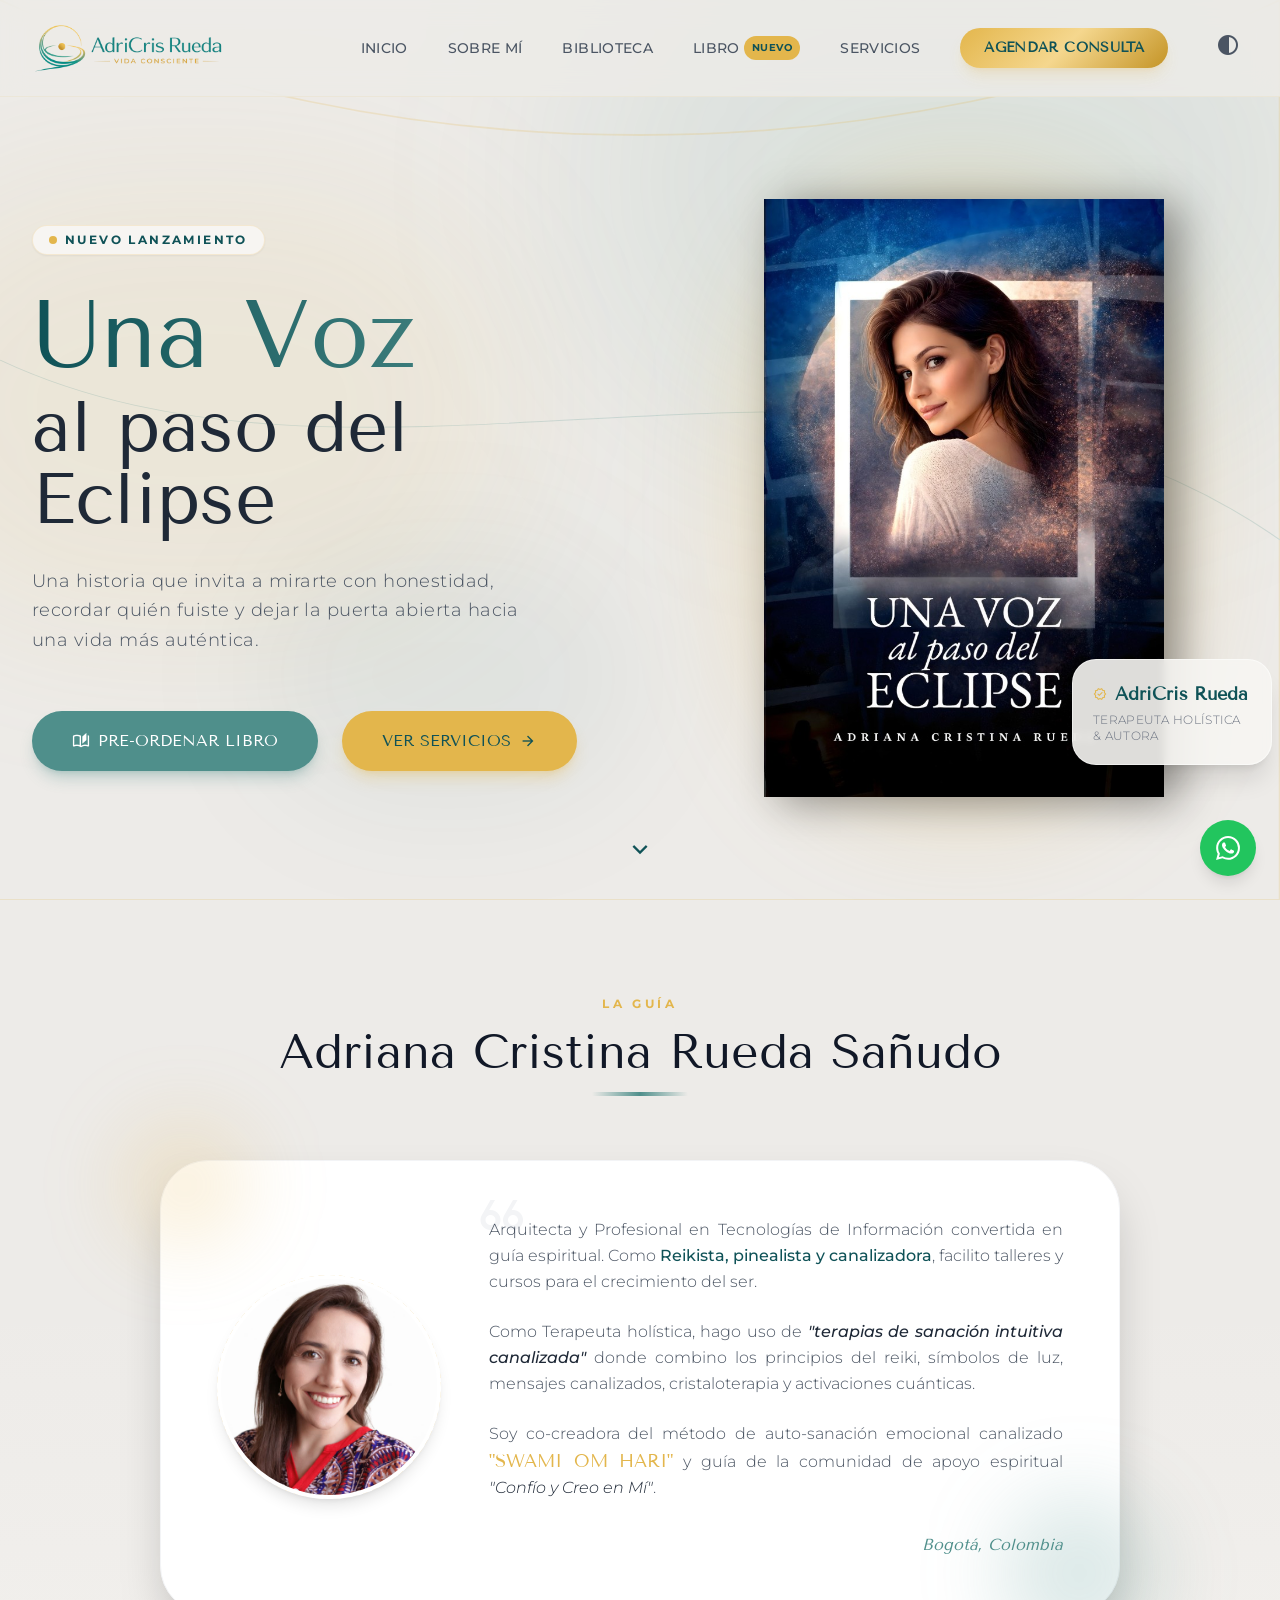
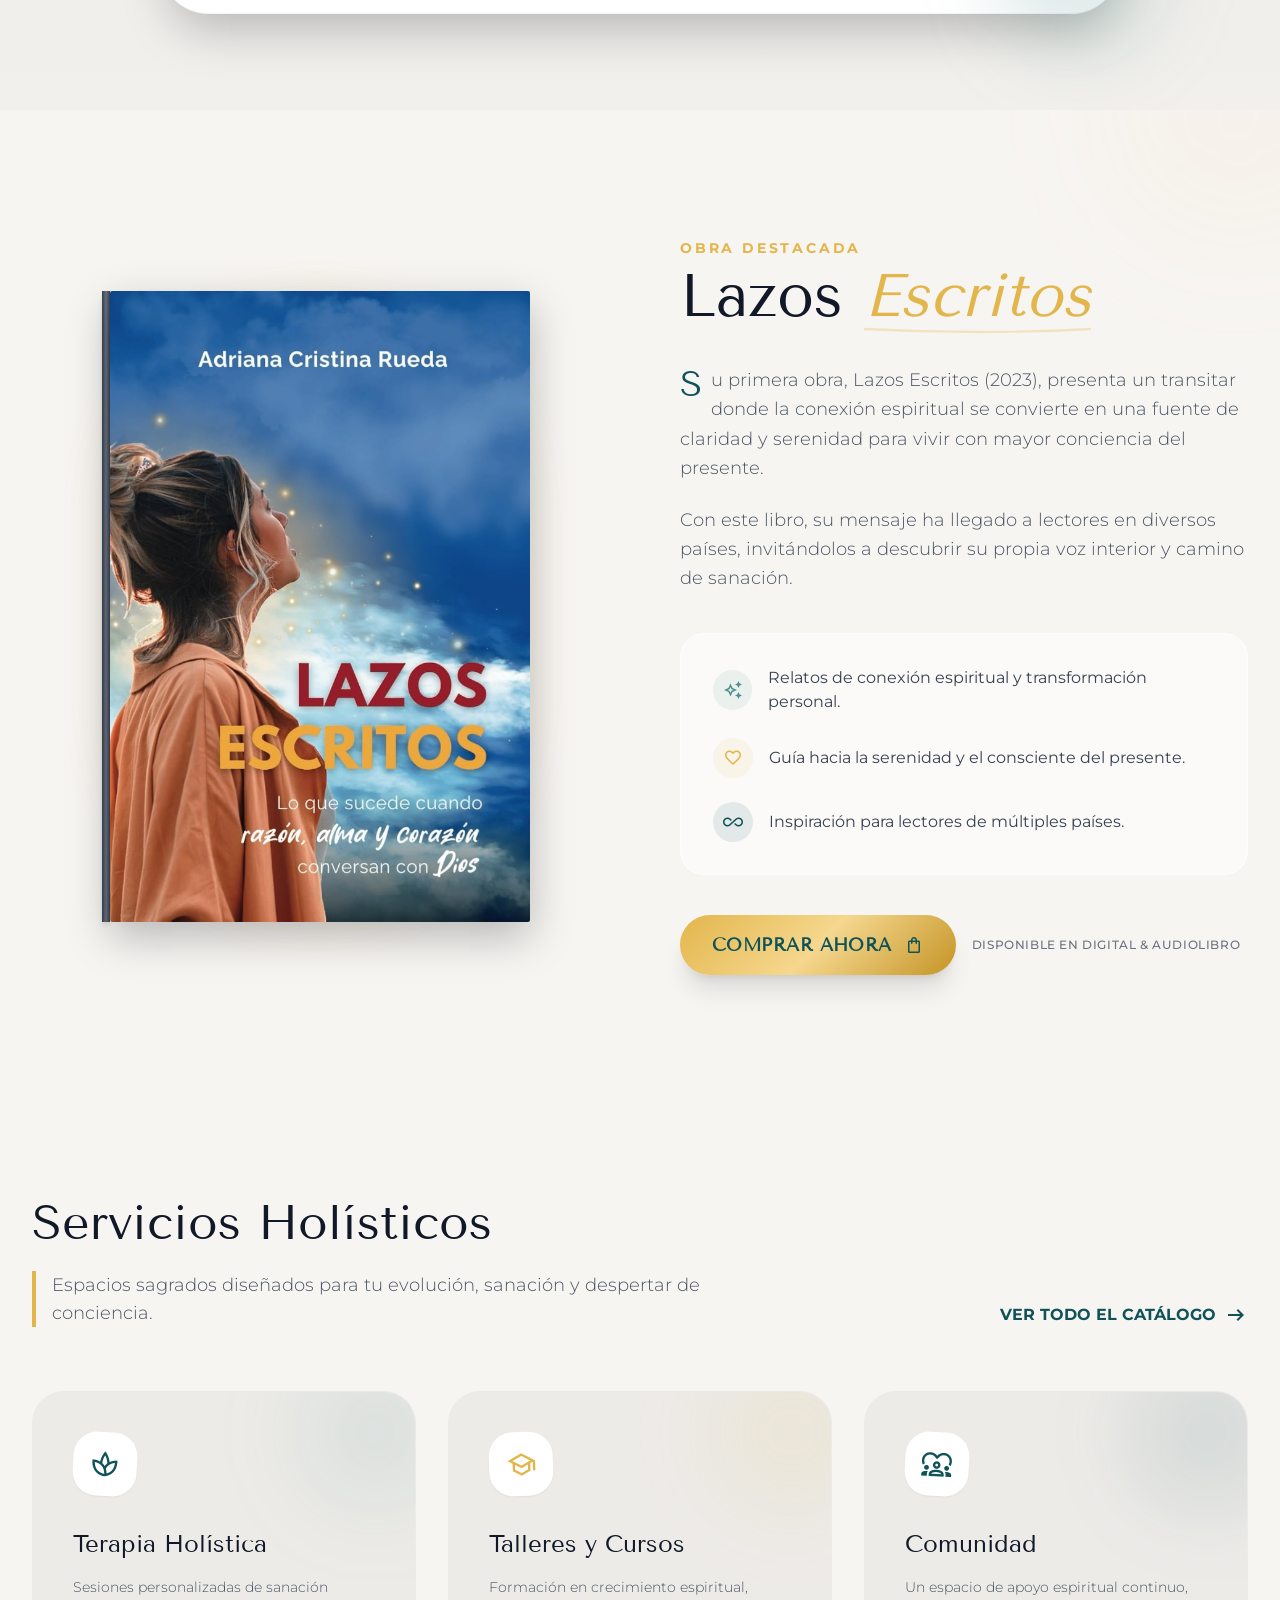
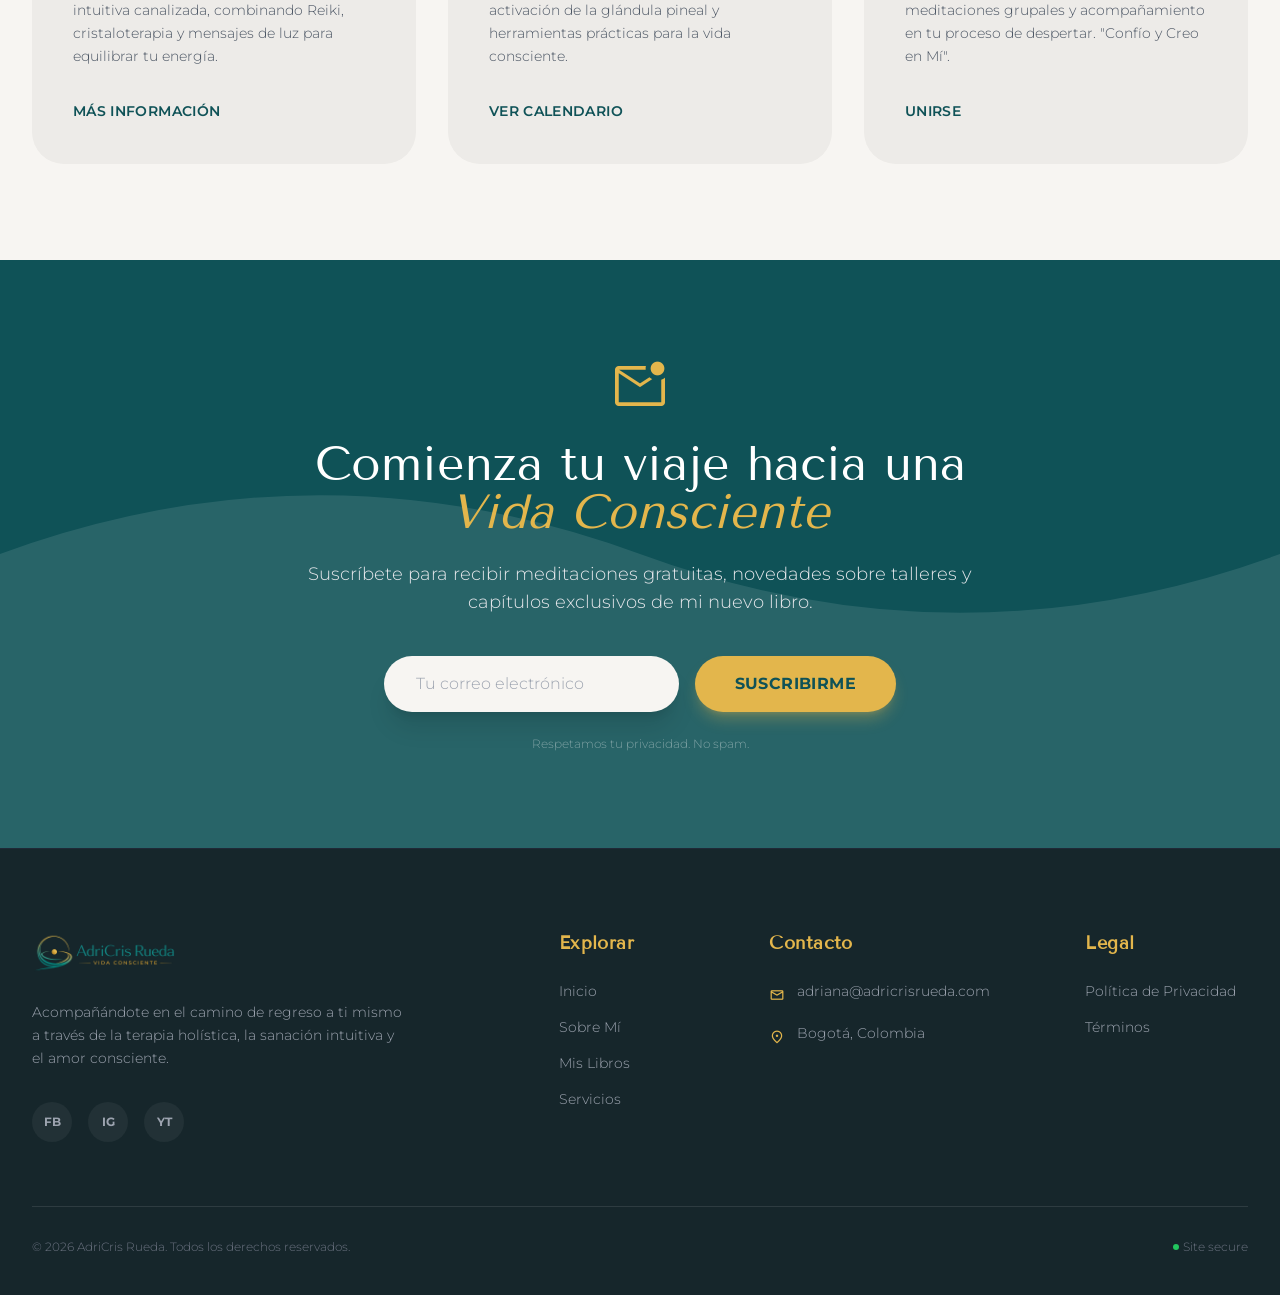
==== commit 201dab8d: "Build: Actualización automática desde código Astro" ====
--- a/index.html
+++ b/index.html
@@ -1,4 +1,4 @@
-<!DOCTYPE html><html lang="es" class="scroll-smooth"> <head><meta charset="UTF-8"><meta name="viewport" content="width=device-width, initial-scale=1.0"><meta name="description" content="AdriCris Rueda - Terapeuta Holística, Autora y Guía Espiritual. Descubre 'Lazos Escritos' y 'Una Voz al paso del Eclipse'."><meta name="generator" content="Astro v5.17.3"><title>AdriCris Rueda | Vida Consciente &amp; Una Voz al Paso del Eclipse</title><!-- Favicon --><link rel="icon" type="image/svg+xml" href="/favicon.svg"><!-- Google Fonts --><link rel="preconnect" href="https://fonts.googleapis.com"><link rel="preconnect" href="https://fonts.gstatic.com" crossorigin><link href="https://fonts.googleapis.com/css2?family=Tenor+Sans&family=Montserrat:wght@300;400;500;600&display=swap" rel="stylesheet"><!-- Material Symbols --><link href="https://fonts.googleapis.com/css2?family=Material+Symbols+Outlined:opsz,wght,FILL,GRAD@20..48,100..700,0..1,-50..200&display=swap" rel="stylesheet"><!-- Slot para head adicional --><link rel="stylesheet" href="/_astro/index.BXvbUsP-.css"></head> <body class="font-body bg-background-light dark:bg-background-dark text-gray-700 dark:text-gray-200 transition-colors duration-300 antialiased selection:bg-secondary selection:text-white"> <!-- Navigation --> <nav class="fixed w-full z-50 bg-background-light/80 dark:bg-background-dark/80 backdrop-blur-md border-b border-secondary/10 dark:border-gray-800 transition-colors duration-300"> <div class="max-w-7xl mx-auto px-4 sm:px-6 lg:px-8"> <div class="flex justify-between items-center h-24"> <!-- Logo --> <div class="flex-shrink-0 flex items-center"> <a href="#inicio" class="flex items-center gap-3"> <img src="/images/logo-sin-fondo.png" alt="AdriCris Rueda" class="h-16 w-auto"> </a> </div> <!-- Desktop Nav --> <div class="hidden md:flex space-x-10 items-center"> <a href="/" class="text-gray-600 dark:text-gray-300 hover:text-primary dark:hover:text-secondary font-medium tracking-wide text-sm transition-all hover:-translate-y-0.5">INICIO</a> <a href="/sobre-mi" class="text-gray-600 dark:text-gray-300 hover:text-primary dark:hover:text-secondary font-medium tracking-wide text-sm transition-all hover:-translate-y-0.5">SOBRE MÍ</a> <a href="/libros" class="text-gray-600 dark:text-gray-300 hover:text-primary dark:hover:text-secondary font-medium tracking-wide text-sm transition-all hover:-translate-y-0.5">BIBLIOTECA</a> <a href="/libro" class="text-gray-600 dark:text-gray-300 hover:text-primary dark:hover:text-secondary font-medium tracking-wide text-sm transition-all hover:-translate-y-0.5 flex items-center gap-1">
+<!DOCTYPE html><html lang="es" class="scroll-smooth"> <head><meta charset="UTF-8"><meta name="viewport" content="width=device-width, initial-scale=1.0"><meta name="description" content="AdriCris Rueda - Terapeuta Holística, Autora y Guía Espiritual. Descubre 'Lazos Escritos' y 'Una Voz al paso del Eclipse'."><meta name="generator" content="Astro v5.17.3"><title>AdriCris Rueda | Vida Consciente &amp; Una Voz al Paso del Eclipse</title><!-- Favicon --><link rel="icon" type="image/svg+xml" href="/favicon.svg"><!-- Google Fonts --><link rel="preconnect" href="https://fonts.googleapis.com"><link rel="preconnect" href="https://fonts.gstatic.com" crossorigin><link href="https://fonts.googleapis.com/css2?family=Tenor+Sans&family=Montserrat:wght@300;400;500;600&display=swap" rel="stylesheet"><!-- Material Symbols --><link href="https://fonts.googleapis.com/css2?family=Material+Symbols+Outlined:opsz,wght,FILL,GRAD@20..48,100..700,0..1,-50..200&display=swap" rel="stylesheet"><!-- Slot para head adicional --><link rel="stylesheet" href="/_astro/index.BdPbWVXS.css"></head> <body class="font-body bg-background-light dark:bg-background-dark text-gray-700 dark:text-gray-200 transition-colors duration-300 antialiased selection:bg-secondary selection:text-white"> <!-- Navigation --> <nav class="fixed w-full z-50 bg-background-light/80 dark:bg-background-dark/80 backdrop-blur-md border-b border-secondary/10 dark:border-gray-800 transition-colors duration-300"> <div class="max-w-7xl mx-auto px-4 sm:px-6 lg:px-8"> <div class="flex justify-between items-center h-24"> <!-- Logo --> <div class="flex-shrink-0 flex items-center"> <a href="/" class="flex items-center gap-3"> <img src="/images/logo-sin-fondo.png" alt="AdriCris Rueda" class="h-16 w-auto"> </a> </div> <!-- Desktop Nav --> <div class="hidden md:flex space-x-10 items-center"> <a href="/" class="text-gray-600 dark:text-gray-300 hover:text-primary dark:hover:text-secondary font-medium tracking-wide text-sm transition-all hover:-translate-y-0.5">INICIO</a> <a href="/sobre-mi" class="text-gray-600 dark:text-gray-300 hover:text-primary dark:hover:text-secondary font-medium tracking-wide text-sm transition-all hover:-translate-y-0.5">SOBRE MÍ</a> <a href="/libros" class="text-gray-600 dark:text-gray-300 hover:text-primary dark:hover:text-secondary font-medium tracking-wide text-sm transition-all hover:-translate-y-0.5">BIBLIOTECA</a> <a href="/libro" class="text-gray-600 dark:text-gray-300 hover:text-primary dark:hover:text-secondary font-medium tracking-wide text-sm transition-all hover:-translate-y-0.5 flex items-center gap-1">
 LIBRO
 <span class="px-2 py-0.5 bg-secondary text-primary text-[10px] font-bold uppercase tracking-wider rounded-full">Nuevo</span> </a> <a href="/servicios" class="text-gray-600 dark:text-gray-300 hover:text-primary dark:hover:text-secondary font-medium tracking-wide text-sm transition-all hover:-translate-y-0.5">SERVICIOS</a> <button class="gold-gradient hover:opacity-90 text-primary px-6 py-2.5 rounded-full font-display font-bold shadow-lg shadow-secondary/20 hover:shadow-secondary/40 transition-all transform hover:-translate-y-0.5 tracking-wide text-sm">
 AGENDAR CONSULTA
@@ -50,7 +50,7 @@
 SUSCRIBIRME
 </button> </form> <p class="text-xs text-white/40 mt-6 font-light">Respetamos tu privacidad. No spam.</p> </div> </section>  <!-- Footer --> <footer class="bg-surface-dark text-white pt-20 pb-10 border-t border-gray-800"> <div class="max-w-7xl mx-auto px-4 sm:px-6 lg:px-8"> <div class="grid grid-cols-1 md:grid-cols-2 lg:grid-cols-12 gap-12 mb-16"> <!-- Brand --> <div class="lg:col-span-4"> <div class="flex items-center gap-3 mb-6"> <img src="/images/logo-sin-fondo.png" alt="AdriCris Rueda" class="h-12 w-auto"> </div> <p class="text-gray-400 text-sm font-light leading-relaxed mb-8 max-w-sm">
 Acompañándote en el camino de regreso a ti mismo a través de la terapia holística, la sanación intuitiva y el amor consciente.
-</p> <div class="flex space-x-4"> <a href="#" class="w-10 h-10 rounded-full bg-white/5 flex items-center justify-center text-gray-400 hover:text-secondary hover:bg-white/10 transition-all"> <span class="font-bold text-xs">FB</span> </a> <a href="#" class="w-10 h-10 rounded-full bg-white/5 flex items-center justify-center text-gray-400 hover:text-secondary hover:bg-white/10 transition-all"> <span class="font-bold text-xs">IG</span> </a> <a href="#" class="w-10 h-10 rounded-full bg-white/5 flex items-center justify-center text-gray-400 hover:text-secondary hover:bg-white/10 transition-all"> <span class="font-bold text-xs">YT</span> </a> </div> </div> <!-- Explore --> <div class="lg:col-span-2 lg:col-start-6"> <h4 class="font-display font-bold text-lg mb-6 text-secondary tracking-wide">Explorar</h4> <ul class="space-y-4 text-sm text-gray-400 font-light"> <li><a href="/" class="hover:text-white hover:translate-x-1 inline-block transition-all">Inicio</a></li> <li><a href="/sobre-mi" class="hover:text-white hover:translate-x-1 inline-block transition-all">Sobre Mí</a></li> <li><a href="#libro" class="hover:text-white hover:translate-x-1 inline-block transition-all">Mis Libros</a></li> <li><a href="/servicios" class="hover:text-white hover:translate-x-1 inline-block transition-all">Servicios</a></li> </ul> </div> <!-- Contact --> <div class="lg:col-span-3"> <h4 class="font-display font-bold text-lg mb-6 text-secondary tracking-wide">Contacto</h4> <ul class="space-y-4 text-sm text-gray-400 font-light"> <li class="flex items-start gap-3"> <span class="material-symbols-outlined text-secondary text-base mt-0.5">mail</span> <span class="hover:text-white transition-colors cursor-pointer">adriana@adricrisrueda.com</span> </li> <li class="flex items-start gap-3"> <span class="material-symbols-outlined text-secondary text-base mt-0.5">location_on</span> <span>Bogotá, Colombia</span> </li> </ul> </div> <!-- Legal --> <div class="lg:col-span-2"> <h4 class="font-display font-bold text-lg mb-6 text-secondary tracking-wide">Legal</h4> <ul class="space-y-4 text-sm text-gray-400 font-light"> <li><a href="#" class="hover:text-white hover:translate-x-1 inline-block transition-all">Política de Privacidad</a></li> <li><a href="#" class="hover:text-white hover:translate-x-1 inline-block transition-all">Términos</a></li> </ul> </div> </div> <!-- Bottom --> <div class="border-t border-white/10 pt-8 flex flex-col md:flex-row justify-between items-center text-xs text-gray-500 font-light"> <p>© 2026 AdriCris Rueda. Todos los derechos reservados.</p> <div class="mt-4 md:mt-0 flex gap-4"> <span class="flex items-center gap-1"><span class="w-1.5 h-1.5 rounded-full bg-green-500"></span> Site secure</span> </div> </div> </div> </footer> <!-- Scripts --> <script type="module">const l=document.querySelectorAll("#theme-toggle, #theme-toggle-mobile");l.forEach(e=>{e?.addEventListener("click",()=>{document.documentElement.classList.toggle("dark"),localStorage.setItem("theme",document.documentElement.classList.contains("dark")?"dark":"light")})});(localStorage.getItem("theme")==="dark"||!localStorage.getItem("theme")&&window.matchMedia("(prefers-color-scheme: dark)").matches)&&document.documentElement.classList.add("dark");const o=document.getElementById("mobile-menu-btn"),t=document.getElementById("mobile-menu");o?.addEventListener("click",()=>{t?.classList.toggle("hidden")});t?.querySelectorAll("a").forEach(e=>{e.addEventListener("click",()=>{t.classList.add("hidden")})});</script> </body> </html> <!-- Schema.org Person --> <script type="application/ld+json">
+</p> <div class="flex space-x-4"> <a href="#" class="w-10 h-10 rounded-full bg-white/5 flex items-center justify-center text-gray-400 hover:text-secondary hover:bg-white/10 transition-all"> <span class="font-bold text-xs">FB</span> </a> <a href="#" class="w-10 h-10 rounded-full bg-white/5 flex items-center justify-center text-gray-400 hover:text-secondary hover:bg-white/10 transition-all"> <span class="font-bold text-xs">IG</span> </a> <a href="#" class="w-10 h-10 rounded-full bg-white/5 flex items-center justify-center text-gray-400 hover:text-secondary hover:bg-white/10 transition-all"> <span class="font-bold text-xs">YT</span> </a> </div> </div> <!-- Explore --> <div class="lg:col-span-2 lg:col-start-6"> <h4 class="font-display font-bold text-lg mb-6 text-secondary tracking-wide">Explorar</h4> <ul class="space-y-4 text-sm text-gray-400 font-light"> <li><a href="/" class="hover:text-white hover:translate-x-1 inline-block transition-all">Inicio</a></li> <li><a href="/sobre-mi" class="hover:text-white hover:translate-x-1 inline-block transition-all">Sobre Mí</a></li> <li><a href="#libro" class="hover:text-white hover:translate-x-1 inline-block transition-all">Mis Libros</a></li> <li><a href="/servicios" class="hover:text-white hover:translate-x-1 inline-block transition-all">Servicios</a></li> </ul> </div> <!-- Contact --> <div class="lg:col-span-3"> <h4 class="font-display font-bold text-lg mb-6 text-secondary tracking-wide">Contacto</h4> <ul class="space-y-4 text-sm text-gray-400 font-light"> <li class="flex items-start gap-3"> <span class="material-symbols-outlined text-secondary text-base mt-0.5">mail</span> <span class="hover:text-white transition-colors cursor-pointer">adriana@adricrisrueda.com</span> </li> <li class="flex items-start gap-3"> <span class="material-symbols-outlined text-secondary text-base mt-0.5">location_on</span> <span>Bogotá, Colombia</span> </li> </ul> </div> <!-- Legal --> <div class="lg:col-span-2"> <h4 class="font-display font-bold text-lg mb-6 text-secondary tracking-wide">Legal</h4> <ul class="space-y-4 text-sm text-gray-400 font-light"> <li><a href="#" class="hover:text-white hover:translate-x-1 inline-block transition-all">Política de Privacidad</a></li> <li><a href="#" class="hover:text-white hover:translate-x-1 inline-block transition-all">Términos</a></li> </ul> </div> </div> <!-- Bottom --> <div class="border-t border-white/10 pt-8 flex flex-col md:flex-row justify-between items-center text-xs text-gray-500 font-light"> <p>© 2026 AdriCris Rueda. Todos los derechos reservados.</p> <div class="mt-4 md:mt-0 flex gap-4"> <span class="flex items-center gap-1"><span class="w-1.5 h-1.5 rounded-full bg-green-500"></span> Site secure</span> </div> </div> </div> </footer> <!-- Floating WhatsApp Button --> <a href="https://wa.me/573132979675" target="_blank" rel="noopener noreferrer" class="fixed bottom-6 right-6 z-50 bg-green-500 hover:bg-green-600 text-white p-4 rounded-full shadow-lg hover:shadow-xl transition-all transform hover:scale-110 animate-pulse" aria-label="Contactar por WhatsApp"> <svg class="w-6 h-6" fill="currentColor" viewBox="0 0 24 24"> <path d="M17.472 14.382c-.297-.149-1.758-.867-2.03-.967-.273-.099-.471-.148-.67.15-.197.297-.767.966-.94 1.164-.173.199-.347.223-.644.075-.297-.15-1.255-.463-2.39-1.475-.883-.788-1.48-1.761-1.653-2.059-.173-.297-.018-.458.13-.606.134-.133.298-.347.446-.52.149-.174.198-.298.298-.497.099-.198.05-.371-.025-.52-.075-.149-.669-1.612-.916-2.207-.242-.579-.487-.5-.669-.51-.173-.008-.371-.01-.57-.01-.198 0-.52.074-.792.372-.272.297-1.04 1.016-1.04 2.479 0 1.462 1.065 2.875 1.213 3.074.149.198 2.096 3.2 5.077 4.487.709.306 1.262.489 1.694.625.712.227 1.36.195 1.871.118.571-.085 1.758-.719 2.006-1.413.248-.694.248-1.289.173-1.413-.074-.124-.272-.198-.57-.347m-5.421 7.403h-.004a9.87 9.87 0 01-5.031-1.378l-.361-.214-3.741.982.998-3.648-.235-.374a9.86 9.86 0 01-1.51-5.26c.001-5.45 4.436-9.884 9.888-9.884 2.64 0 5.122 1.03 6.988 2.898a9.825 9.825 0 012.893 6.994c-.003 5.45-4.437 9.884-9.885 9.884m8.413-18.297A11.815 11.815 0 0012.05 0C5.495 0 .16 5.335.157 11.892c0 2.096.547 4.142 1.588 5.945L.057 24l6.305-1.654a11.882 11.882 0 005.683 1.448h.005c6.554 0 11.89-5.335 11.893-11.893a11.821 11.821 0 00-3.48-8.413z"></path> </svg> </a> <!-- Scripts --> <script type="module">const l=document.querySelectorAll("#theme-toggle, #theme-toggle-mobile");l.forEach(e=>{e?.addEventListener("click",()=>{document.documentElement.classList.toggle("dark"),localStorage.setItem("theme",document.documentElement.classList.contains("dark")?"dark":"light")})});(localStorage.getItem("theme")==="dark"||!localStorage.getItem("theme")&&window.matchMedia("(prefers-color-scheme: dark)").matches)&&document.documentElement.classList.add("dark");const o=document.getElementById("mobile-menu-btn"),t=document.getElementById("mobile-menu");o?.addEventListener("click",()=>{t?.classList.toggle("hidden")});t?.querySelectorAll("a").forEach(e=>{e.addEventListener("click",()=>{t.classList.add("hidden")})});</script> </body> </html> <!-- Schema.org Person --> <script type="application/ld+json">
 {
   "@context": "https://schema.org",
   "@type": "Person",
--- a/_astro/index.BdPbWVXS.css
+++ b/_astro/index.BdPbWVXS.css
@@ -0,0 +1 @@
+@import"https://fonts.googleapis.com/css2?family=Tenor+Sans&family=Montserrat:wght@300;400;500;600&display=swap";*,:before,:after{--tw-border-spacing-x: 0;--tw-border-spacing-y: 0;--tw-translate-x: 0;--tw-translate-y: 0;--tw-rotate: 0;--tw-skew-x: 0;--tw-skew-y: 0;--tw-scale-x: 1;--tw-scale-y: 1;--tw-pan-x: ;--tw-pan-y: ;--tw-pinch-zoom: ;--tw-scroll-snap-strictness: proximity;--tw-gradient-from-position: ;--tw-gradient-via-position: ;--tw-gradient-to-position: ;--tw-ordinal: ;--tw-slashed-zero: ;--tw-numeric-figure: ;--tw-numeric-spacing: ;--tw-numeric-fraction: ;--tw-ring-inset: ;--tw-ring-offset-width: 0px;--tw-ring-offset-color: #fff;--tw-ring-color: rgb(59 130 246 / .5);--tw-ring-offset-shadow: 0 0 #0000;--tw-ring-shadow: 0 0 #0000;--tw-shadow: 0 0 #0000;--tw-shadow-colored: 0 0 #0000;--tw-blur: ;--tw-brightness: ;--tw-contrast: ;--tw-grayscale: ;--tw-hue-rotate: ;--tw-invert: ;--tw-saturate: ;--tw-sepia: ;--tw-drop-shadow: ;--tw-backdrop-blur: ;--tw-backdrop-brightness: ;--tw-backdrop-contrast: ;--tw-backdrop-grayscale: ;--tw-backdrop-hue-rotate: ;--tw-backdrop-invert: ;--tw-backdrop-opacity: ;--tw-backdrop-saturate: ;--tw-backdrop-sepia: ;--tw-contain-size: ;--tw-contain-layout: ;--tw-contain-paint: ;--tw-contain-style: }::backdrop{--tw-border-spacing-x: 0;--tw-border-spacing-y: 0;--tw-translate-x: 0;--tw-translate-y: 0;--tw-rotate: 0;--tw-skew-x: 0;--tw-skew-y: 0;--tw-scale-x: 1;--tw-scale-y: 1;--tw-pan-x: ;--tw-pan-y: ;--tw-pinch-zoom: ;--tw-scroll-snap-strictness: proximity;--tw-gradient-from-position: ;--tw-gradient-via-position: ;--tw-gradient-to-position: ;--tw-ordinal: ;--tw-slashed-zero: ;--tw-numeric-figure: ;--tw-numeric-spacing: ;--tw-numeric-fraction: ;--tw-ring-inset: ;--tw-ring-offset-width: 0px;--tw-ring-offset-color: #fff;--tw-ring-color: rgb(59 130 246 / .5);--tw-ring-offset-shadow: 0 0 #0000;--tw-ring-shadow: 0 0 #0000;--tw-shadow: 0 0 #0000;--tw-shadow-colored: 0 0 #0000;--tw-blur: ;--tw-brightness: ;--tw-contrast: ;--tw-grayscale: ;--tw-hue-rotate: ;--tw-invert: ;--tw-saturate: ;--tw-sepia: ;--tw-drop-shadow: ;--tw-backdrop-blur: ;--tw-backdrop-brightness: ;--tw-backdrop-contrast: ;--tw-backdrop-grayscale: ;--tw-backdrop-hue-rotate: ;--tw-backdrop-invert: ;--tw-backdrop-opacity: ;--tw-backdrop-saturate: ;--tw-backdrop-sepia: ;--tw-contain-size: ;--tw-contain-layout: ;--tw-contain-paint: ;--tw-contain-style: }*,:before,:after{box-sizing:border-box;border-width:0;border-style:solid;border-color:#e5e7eb}:before,:after{--tw-content: ""}html,:host{line-height:1.5;-webkit-text-size-adjust:100%;-moz-tab-size:4;-o-tab-size:4;tab-size:4;font-family:ui-sans-serif,system-ui,sans-serif,"Apple Color Emoji","Segoe UI Emoji",Segoe UI Symbol,"Noto Color Emoji";font-feature-settings:normal;font-variation-settings:normal;-webkit-tap-highlight-color:transparent}body{margin:0;line-height:inherit}hr{height:0;color:inherit;border-top-width:1px}abbr:where([title]){-webkit-text-decoration:underline dotted;text-decoration:underline dotted}h1,h2,h3,h4,h5,h6{font-size:inherit;font-weight:inherit}a{color:inherit;text-decoration:inherit}b,strong{font-weight:bolder}code,kbd,samp,pre{font-family:ui-monospace,SFMono-Regular,Menlo,Monaco,Consolas,Liberation Mono,Courier New,monospace;font-feature-settings:normal;font-variation-settings:normal;font-size:1em}small{font-size:80%}sub,sup{font-size:75%;line-height:0;position:relative;vertical-align:baseline}sub{bottom:-.25em}sup{top:-.5em}table{text-indent:0;border-color:inherit;border-collapse:collapse}button,input,optgroup,select,textarea{font-family:inherit;font-feature-settings:inherit;font-variation-settings:inherit;font-size:100%;font-weight:inherit;line-height:inherit;letter-spacing:inherit;color:inherit;margin:0;padding:0}button,select{text-transform:none}button,input:where([type=button]),input:where([type=reset]),input:where([type=submit]){-webkit-appearance:button;background-color:transparent;background-image:none}:-moz-focusring{outline:auto}:-moz-ui-invalid{box-shadow:none}progress{vertical-align:baseline}::-webkit-inner-spin-button,::-webkit-outer-spin-button{height:auto}[type=search]{-webkit-appearance:textfield;outline-offset:-2px}::-webkit-search-decoration{-webkit-appearance:none}::-webkit-file-upload-button{-webkit-appearance:button;font:inherit}summary{display:list-item}blockquote,dl,dd,h1,h2,h3,h4,h5,h6,hr,figure,p,pre{margin:0}fieldset{margin:0;padding:0}legend{padding:0}ol,ul,menu{list-style:none;margin:0;padding:0}dialog{padding:0}textarea{resize:vertical}input::-moz-placeholder,textarea::-moz-placeholder{opacity:1;color:#9ca3af}input::placeholder,textarea::placeholder{opacity:1;color:#9ca3af}button,[role=button]{cursor:pointer}:disabled{cursor:default}img,svg,video,canvas,audio,iframe,embed,object{display:block;vertical-align:middle}img,video{max-width:100%;height:auto}[hidden]:where(:not([hidden=until-found])){display:none}html{scroll-behavior:smooth}body{font-family:Montserrat,sans-serif;-webkit-font-smoothing:antialiased;-moz-osx-font-smoothing:grayscale}.prose{color:var(--tw-prose-body);max-width:65ch}.prose :where(p):not(:where([class~=not-prose],[class~=not-prose] *)){margin-top:1.25em;margin-bottom:1.25em}.prose :where([class~=lead]):not(:where([class~=not-prose],[class~=not-prose] *)){color:var(--tw-prose-lead);font-size:1.25em;line-height:1.6;margin-top:1.2em;margin-bottom:1.2em}.prose :where(a):not(:where([class~=not-prose],[class~=not-prose] *)){color:var(--tw-prose-links);text-decoration:underline;font-weight:500}.prose :where(strong):not(:where([class~=not-prose],[class~=not-prose] *)){color:var(--tw-prose-bold);font-weight:600}.prose :where(a strong):not(:where([class~=not-prose],[class~=not-prose] *)){color:inherit}.prose :where(blockquote strong):not(:where([class~=not-prose],[class~=not-prose] *)){color:inherit}.prose :where(thead th strong):not(:where([class~=not-prose],[class~=not-prose] *)){color:inherit}.prose :where(ol):not(:where([class~=not-prose],[class~=not-prose] *)){list-style-type:decimal;margin-top:1.25em;margin-bottom:1.25em;padding-inline-start:1.625em}.prose :where(ol[type=A]):not(:where([class~=not-prose],[class~=not-prose] *)){list-style-type:upper-alpha}.prose :where(ol[type=a]):not(:where([class~=not-prose],[class~=not-prose] *)){list-style-type:lower-alpha}.prose :where(ol[type=A s]):not(:where([class~=not-prose],[class~=not-prose] *)){list-style-type:upper-alpha}.prose :where(ol[type=a s]):not(:where([class~=not-prose],[class~=not-prose] *)){list-style-type:lower-alpha}.prose :where(ol[type=I]):not(:where([class~=not-prose],[class~=not-prose] *)){list-style-type:upper-roman}.prose :where(ol[type=i]):not(:where([class~=not-prose],[class~=not-prose] *)){list-style-type:lower-roman}.prose :where(ol[type=I s]):not(:where([class~=not-prose],[class~=not-prose] *)){list-style-type:upper-roman}.prose :where(ol[type=i s]):not(:where([class~=not-prose],[class~=not-prose] *)){list-style-type:lower-roman}.prose :where(ol[type="1"]):not(:where([class~=not-prose],[class~=not-prose] *)){list-style-type:decimal}.prose :where(ul):not(:where([class~=not-prose],[class~=not-prose] *)){list-style-type:disc;margin-top:1.25em;margin-bottom:1.25em;padding-inline-start:1.625em}.prose :where(ol>li):not(:where([class~=not-prose],[class~=not-prose] *))::marker{font-weight:400;color:var(--tw-prose-counters)}.prose :where(ul>li):not(:where([class~=not-prose],[class~=not-prose] *))::marker{color:var(--tw-prose-bullets)}.prose :where(dt):not(:where([class~=not-prose],[class~=not-prose] *)){color:var(--tw-prose-headings);font-weight:600;margin-top:1.25em}.prose :where(hr):not(:where([class~=not-prose],[class~=not-prose] *)){border-color:var(--tw-prose-hr);border-top-width:1px;margin-top:3em;margin-bottom:3em}.prose :where(blockquote):not(:where([class~=not-prose],[class~=not-prose] *)){font-weight:500;font-style:italic;color:var(--tw-prose-quotes);border-inline-start-width:.25rem;border-inline-start-color:var(--tw-prose-quote-borders);quotes:"“""”""‘""’";margin-top:1.6em;margin-bottom:1.6em;padding-inline-start:1em}.prose :where(blockquote p:first-of-type):not(:where([class~=not-prose],[class~=not-prose] *)):before{content:open-quote}.prose :where(blockquote p:last-of-type):not(:where([class~=not-prose],[class~=not-prose] *)):after{content:close-quote}.prose :where(h1):not(:where([class~=not-prose],[class~=not-prose] *)){color:var(--tw-prose-headings);font-weight:800;font-size:2.25em;margin-top:0;margin-bottom:.8888889em;line-height:1.1111111}.prose :where(h1 strong):not(:where([class~=not-prose],[class~=not-prose] *)){font-weight:900;color:inherit}.prose :where(h2):not(:where([class~=not-prose],[class~=not-prose] *)){color:var(--tw-prose-headings);font-weight:700;font-size:1.5em;margin-top:2em;margin-bottom:1em;line-height:1.3333333}.prose :where(h2 strong):not(:where([class~=not-prose],[class~=not-prose] *)){font-weight:800;color:inherit}.prose :where(h3):not(:where([class~=not-prose],[class~=not-prose] *)){color:var(--tw-prose-headings);font-weight:600;font-size:1.25em;margin-top:1.6em;margin-bottom:.6em;line-height:1.6}.prose :where(h3 strong):not(:where([class~=not-prose],[class~=not-prose] *)){font-weight:700;color:inherit}.prose :where(h4):not(:where([class~=not-prose],[class~=not-prose] *)){color:var(--tw-prose-headings);font-weight:600;margin-top:1.5em;margin-bottom:.5em;line-height:1.5}.prose :where(h4 strong):not(:where([class~=not-prose],[class~=not-prose] *)){font-weight:700;color:inherit}.prose :where(img):not(:where([class~=not-prose],[class~=not-prose] *)){margin-top:2em;margin-bottom:2em}.prose :where(picture):not(:where([class~=not-prose],[class~=not-prose] *)){display:block;margin-top:2em;margin-bottom:2em}.prose :where(video):not(:where([class~=not-prose],[class~=not-prose] *)){margin-top:2em;margin-bottom:2em}.prose :where(kbd):not(:where([class~=not-prose],[class~=not-prose] *)){font-weight:500;font-family:inherit;color:var(--tw-prose-kbd);box-shadow:0 0 0 1px var(--tw-prose-kbd-shadows),0 3px 0 var(--tw-prose-kbd-shadows);font-size:.875em;border-radius:.3125rem;padding-top:.1875em;padding-inline-end:.375em;padding-bottom:.1875em;padding-inline-start:.375em}.prose :where(code):not(:where([class~=not-prose],[class~=not-prose] *)){color:var(--tw-prose-code);font-weight:600;font-size:.875em}.prose :where(code):not(:where([class~=not-prose],[class~=not-prose] *)):before{content:"`"}.prose :where(code):not(:where([class~=not-prose],[class~=not-prose] *)):after{content:"`"}.prose :where(a code):not(:where([class~=not-prose],[class~=not-prose] *)){color:inherit}.prose :where(h1 code):not(:where([class~=not-prose],[class~=not-prose] *)){color:inherit}.prose :where(h2 code):not(:where([class~=not-prose],[class~=not-prose] *)){color:inherit;font-size:.875em}.prose :where(h3 code):not(:where([class~=not-prose],[class~=not-prose] *)){color:inherit;font-size:.9em}.prose :where(h4 code):not(:where([class~=not-prose],[class~=not-prose] *)){color:inherit}.prose :where(blockquote code):not(:where([class~=not-prose],[class~=not-prose] *)){color:inherit}.prose :where(thead th code):not(:where([class~=not-prose],[class~=not-prose] *)){color:inherit}.prose :where(pre):not(:where([class~=not-prose],[class~=not-prose] *)){color:var(--tw-prose-pre-code);background-color:var(--tw-prose-pre-bg);overflow-x:auto;font-weight:400;font-size:.875em;line-height:1.7142857;margin-top:1.7142857em;margin-bottom:1.7142857em;border-radius:.375rem;padding-top:.8571429em;padding-inline-end:1.1428571em;padding-bottom:.8571429em;padding-inline-start:1.1428571em}.prose :where(pre code):not(:where([class~=not-prose],[class~=not-prose] *)){background-color:transparent;border-width:0;border-radius:0;padding:0;font-weight:inherit;color:inherit;font-size:inherit;font-family:inherit;line-height:inherit}.prose :where(pre code):not(:where([class~=not-prose],[class~=not-prose] *)):before{content:none}.prose :where(pre code):not(:where([class~=not-prose],[class~=not-prose] *)):after{content:none}.prose :where(table):not(:where([class~=not-prose],[class~=not-prose] *)){width:100%;table-layout:auto;margin-top:2em;margin-bottom:2em;font-size:.875em;line-height:1.7142857}.prose :where(thead):not(:where([class~=not-prose],[class~=not-prose] *)){border-bottom-width:1px;border-bottom-color:var(--tw-prose-th-borders)}.prose :where(thead th):not(:where([class~=not-prose],[class~=not-prose] *)){color:var(--tw-prose-headings);font-weight:600;vertical-align:bottom;padding-inline-end:.5714286em;padding-bottom:.5714286em;padding-inline-start:.5714286em}.prose :where(tbody tr):not(:where([class~=not-prose],[class~=not-prose] *)){border-bottom-width:1px;border-bottom-color:var(--tw-prose-td-borders)}.prose :where(tbody tr:last-child):not(:where([class~=not-prose],[class~=not-prose] *)){border-bottom-width:0}.prose :where(tbody td):not(:where([class~=not-prose],[class~=not-prose] *)){vertical-align:baseline}.prose :where(tfoot):not(:where([class~=not-prose],[class~=not-prose] *)){border-top-width:1px;border-top-color:var(--tw-prose-th-borders)}.prose :where(tfoot td):not(:where([class~=not-prose],[class~=not-prose] *)){vertical-align:top}.prose :where(th,td):not(:where([class~=not-prose],[class~=not-prose] *)){text-align:start}.prose :where(figure>*):not(:where([class~=not-prose],[class~=not-prose] *)){margin-top:0;margin-bottom:0}.prose :where(figcaption):not(:where([class~=not-prose],[class~=not-prose] *)){color:var(--tw-prose-captions);font-size:.875em;line-height:1.4285714;margin-top:.8571429em}.prose{--tw-prose-body: #374151;--tw-prose-headings: #111827;--tw-prose-lead: #4b5563;--tw-prose-links: #111827;--tw-prose-bold: #111827;--tw-prose-counters: #6b7280;--tw-prose-bullets: #d1d5db;--tw-prose-hr: #e5e7eb;--tw-prose-quotes: #111827;--tw-prose-quote-borders: #e5e7eb;--tw-prose-captions: #6b7280;--tw-prose-kbd: #111827;--tw-prose-kbd-shadows: rgb(17 24 39 / 10%);--tw-prose-code: #111827;--tw-prose-pre-code: #e5e7eb;--tw-prose-pre-bg: #1f2937;--tw-prose-th-borders: #d1d5db;--tw-prose-td-borders: #e5e7eb;--tw-prose-invert-body: #d1d5db;--tw-prose-invert-headings: #fff;--tw-prose-invert-lead: #9ca3af;--tw-prose-invert-links: #fff;--tw-prose-invert-bold: #fff;--tw-prose-invert-counters: #9ca3af;--tw-prose-invert-bullets: #4b5563;--tw-prose-invert-hr: #374151;--tw-prose-invert-quotes: #f3f4f6;--tw-prose-invert-quote-borders: #374151;--tw-prose-invert-captions: #9ca3af;--tw-prose-invert-kbd: #fff;--tw-prose-invert-kbd-shadows: rgb(255 255 255 / 10%);--tw-prose-invert-code: #fff;--tw-prose-invert-pre-code: #d1d5db;--tw-prose-invert-pre-bg: rgb(0 0 0 / 50%);--tw-prose-invert-th-borders: #4b5563;--tw-prose-invert-td-borders: #374151;font-size:1rem;line-height:1.75}.prose :where(picture>img):not(:where([class~=not-prose],[class~=not-prose] *)){margin-top:0;margin-bottom:0}.prose :where(li):not(:where([class~=not-prose],[class~=not-prose] *)){margin-top:.5em;margin-bottom:.5em}.prose :where(ol>li):not(:where([class~=not-prose],[class~=not-prose] *)){padding-inline-start:.375em}.prose :where(ul>li):not(:where([class~=not-prose],[class~=not-prose] *)){padding-inline-start:.375em}.prose :where(.prose>ul>li p):not(:where([class~=not-prose],[class~=not-prose] *)){margin-top:.75em;margin-bottom:.75em}.prose :where(.prose>ul>li>p:first-child):not(:where([class~=not-prose],[class~=not-prose] *)){margin-top:1.25em}.prose :where(.prose>ul>li>p:last-child):not(:where([class~=not-prose],[class~=not-prose] *)){margin-bottom:1.25em}.prose :where(.prose>ol>li>p:first-child):not(:where([class~=not-prose],[class~=not-prose] *)){margin-top:1.25em}.prose :where(.prose>ol>li>p:last-child):not(:where([class~=not-prose],[class~=not-prose] *)){margin-bottom:1.25em}.prose :where(ul ul,ul ol,ol ul,ol ol):not(:where([class~=not-prose],[class~=not-prose] *)){margin-top:.75em;margin-bottom:.75em}.prose :where(dl):not(:where([class~=not-prose],[class~=not-prose] *)){margin-top:1.25em;margin-bottom:1.25em}.prose :where(dd):not(:where([class~=not-prose],[class~=not-prose] *)){margin-top:.5em;padding-inline-start:1.625em}.prose :where(hr+*):not(:where([class~=not-prose],[class~=not-prose] *)){margin-top:0}.prose :where(h2+*):not(:where([class~=not-prose],[class~=not-prose] *)){margin-top:0}.prose :where(h3+*):not(:where([class~=not-prose],[class~=not-prose] *)){margin-top:0}.prose :where(h4+*):not(:where([class~=not-prose],[class~=not-prose] *)){margin-top:0}.prose :where(thead th:first-child):not(:where([class~=not-prose],[class~=not-prose] *)){padding-inline-start:0}.prose :where(thead th:last-child):not(:where([class~=not-prose],[class~=not-prose] *)){padding-inline-end:0}.prose :where(tbody td,tfoot td):not(:where([class~=not-prose],[class~=not-prose] *)){padding-top:.5714286em;padding-inline-end:.5714286em;padding-bottom:.5714286em;padding-inline-start:.5714286em}.prose :where(tbody td:first-child,tfoot td:first-child):not(:where([class~=not-prose],[class~=not-prose] *)){padding-inline-start:0}.prose :where(tbody td:last-child,tfoot td:last-child):not(:where([class~=not-prose],[class~=not-prose] *)){padding-inline-end:0}.prose :where(figure):not(:where([class~=not-prose],[class~=not-prose] *)){margin-top:2em;margin-bottom:2em}.prose :where(.prose>:first-child):not(:where([class~=not-prose],[class~=not-prose] *)){margin-top:0}.prose :where(.prose>:last-child):not(:where([class~=not-prose],[class~=not-prose] *)){margin-bottom:0}.prose-lg{font-size:1.125rem;line-height:1.7777778}.prose-lg :where(p):not(:where([class~=not-prose],[class~=not-prose] *)){margin-top:1.3333333em;margin-bottom:1.3333333em}.prose-lg :where([class~=lead]):not(:where([class~=not-prose],[class~=not-prose] *)){font-size:1.2222222em;line-height:1.4545455;margin-top:1.0909091em;margin-bottom:1.0909091em}.prose-lg :where(blockquote):not(:where([class~=not-prose],[class~=not-prose] *)){margin-top:1.6666667em;margin-bottom:1.6666667em;padding-inline-start:1em}.prose-lg :where(h1):not(:where([class~=not-prose],[class~=not-prose] *)){font-size:2.6666667em;margin-top:0;margin-bottom:.8333333em;line-height:1}.prose-lg :where(h2):not(:where([class~=not-prose],[class~=not-prose] *)){font-size:1.6666667em;margin-top:1.8666667em;margin-bottom:1.0666667em;line-height:1.3333333}.prose-lg :where(h3):not(:where([class~=not-prose],[class~=not-prose] *)){font-size:1.3333333em;margin-top:1.6666667em;margin-bottom:.6666667em;line-height:1.5}.prose-lg :where(h4):not(:where([class~=not-prose],[class~=not-prose] *)){margin-top:1.7777778em;margin-bottom:.4444444em;line-height:1.5555556}.prose-lg :where(img):not(:where([class~=not-prose],[class~=not-prose] *)){margin-top:1.7777778em;margin-bottom:1.7777778em}.prose-lg :where(picture):not(:where([class~=not-prose],[class~=not-prose] *)){margin-top:1.7777778em;margin-bottom:1.7777778em}.prose-lg :where(picture>img):not(:where([class~=not-prose],[class~=not-prose] *)){margin-top:0;margin-bottom:0}.prose-lg :where(video):not(:where([class~=not-prose],[class~=not-prose] *)){margin-top:1.7777778em;margin-bottom:1.7777778em}.prose-lg :where(kbd):not(:where([class~=not-prose],[class~=not-prose] *)){font-size:.8888889em;border-radius:.3125rem;padding-top:.2222222em;padding-inline-end:.4444444em;padding-bottom:.2222222em;padding-inline-start:.4444444em}.prose-lg :where(code):not(:where([class~=not-prose],[class~=not-prose] *)){font-size:.8888889em}.prose-lg :where(h2 code):not(:where([class~=not-prose],[class~=not-prose] *)){font-size:.8666667em}.prose-lg :where(h3 code):not(:where([class~=not-prose],[class~=not-prose] *)){font-size:.875em}.prose-lg :where(pre):not(:where([class~=not-prose],[class~=not-prose] *)){font-size:.8888889em;line-height:1.75;margin-top:2em;margin-bottom:2em;border-radius:.375rem;padding-top:1em;padding-inline-end:1.5em;padding-bottom:1em;padding-inline-start:1.5em}.prose-lg :where(ol):not(:where([class~=not-prose],[class~=not-prose] *)){margin-top:1.3333333em;margin-bottom:1.3333333em;padding-inline-start:1.5555556em}.prose-lg :where(ul):not(:where([class~=not-prose],[class~=not-prose] *)){margin-top:1.3333333em;margin-bottom:1.3333333em;padding-inline-start:1.5555556em}.prose-lg :where(li):not(:where([class~=not-prose],[class~=not-prose] *)){margin-top:.6666667em;margin-bottom:.6666667em}.prose-lg :where(ol>li):not(:where([class~=not-prose],[class~=not-prose] *)){padding-inline-start:.4444444em}.prose-lg :where(ul>li):not(:where([class~=not-prose],[class~=not-prose] *)){padding-inline-start:.4444444em}.prose-lg :where(.prose-lg>ul>li p):not(:where([class~=not-prose],[class~=not-prose] *)){margin-top:.8888889em;margin-bottom:.8888889em}.prose-lg :where(.prose-lg>ul>li>p:first-child):not(:where([class~=not-prose],[class~=not-prose] *)){margin-top:1.3333333em}.prose-lg :where(.prose-lg>ul>li>p:last-child):not(:where([class~=not-prose],[class~=not-prose] *)){margin-bottom:1.3333333em}.prose-lg :where(.prose-lg>ol>li>p:first-child):not(:where([class~=not-prose],[class~=not-prose] *)){margin-top:1.3333333em}.prose-lg :where(.prose-lg>ol>li>p:last-child):not(:where([class~=not-prose],[class~=not-prose] *)){margin-bottom:1.3333333em}.prose-lg :where(ul ul,ul ol,ol ul,ol ol):not(:where([class~=not-prose],[class~=not-prose] *)){margin-top:.8888889em;margin-bottom:.8888889em}.prose-lg :where(dl):not(:where([class~=not-prose],[class~=not-prose] *)){margin-top:1.3333333em;margin-bottom:1.3333333em}.prose-lg :where(dt):not(:where([class~=not-prose],[class~=not-prose] *)){margin-top:1.3333333em}.prose-lg :where(dd):not(:where([class~=not-prose],[class~=not-prose] *)){margin-top:.6666667em;padding-inline-start:1.5555556em}.prose-lg :where(hr):not(:where([class~=not-prose],[class~=not-prose] *)){margin-top:3.1111111em;margin-bottom:3.1111111em}.prose-lg :where(hr+*):not(:where([class~=not-prose],[class~=not-prose] *)){margin-top:0}.prose-lg :where(h2+*):not(:where([class~=not-prose],[class~=not-prose] *)){margin-top:0}.prose-lg :where(h3+*):not(:where([class~=not-prose],[class~=not-prose] *)){margin-top:0}.prose-lg :where(h4+*):not(:where([class~=not-prose],[class~=not-prose] *)){margin-top:0}.prose-lg :where(table):not(:where([class~=not-prose],[class~=not-prose] *)){font-size:.8888889em;line-height:1.5}.prose-lg :where(thead th):not(:where([class~=not-prose],[class~=not-prose] *)){padding-inline-end:.75em;padding-bottom:.75em;padding-inline-start:.75em}.prose-lg :where(thead th:first-child):not(:where([class~=not-prose],[class~=not-prose] *)){padding-inline-start:0}.prose-lg :where(thead th:last-child):not(:where([class~=not-prose],[class~=not-prose] *)){padding-inline-end:0}.prose-lg :where(tbody td,tfoot td):not(:where([class~=not-prose],[class~=not-prose] *)){padding-top:.75em;padding-inline-end:.75em;padding-bottom:.75em;padding-inline-start:.75em}.prose-lg :where(tbody td:first-child,tfoot td:first-child):not(:where([class~=not-prose],[class~=not-prose] *)){padding-inline-start:0}.prose-lg :where(tbody td:last-child,tfoot td:last-child):not(:where([class~=not-prose],[class~=not-prose] *)){padding-inline-end:0}.prose-lg :where(figure):not(:where([class~=not-prose],[class~=not-prose] *)){margin-top:1.7777778em;margin-bottom:1.7777778em}.prose-lg :where(figure>*):not(:where([class~=not-prose],[class~=not-prose] *)){margin-top:0;margin-bottom:0}.prose-lg :where(figcaption):not(:where([class~=not-prose],[class~=not-prose] *)){font-size:.8888889em;line-height:1.5;margin-top:1em}.prose-lg :where(.prose-lg>:first-child):not(:where([class~=not-prose],[class~=not-prose] *)){margin-top:0}.prose-lg :where(.prose-lg>:last-child):not(:where([class~=not-prose],[class~=not-prose] *)){margin-bottom:0}.text-gradient{background-clip:text;-webkit-background-clip:text;-webkit-text-fill-color:transparent;background-image:linear-gradient(to right,#0f5257,#4f8f8b)}.dark .text-gradient{background-image:linear-gradient(to right,#4f8f8b,#e3b64c)}.gold-gradient{background:linear-gradient(135deg,#e3b64c,#f5d78e,#c49426)}.organic-border-2{border-radius:41% 59% 38% 62%/55% 35% 65% 45%}.pointer-events-none{pointer-events:none}.invisible{visibility:hidden}.fixed{position:fixed}.absolute{position:absolute}.relative{position:relative}.sticky{position:sticky}.inset-0{inset:0}.inset-2{inset:.5rem}.inset-y-0{top:0;bottom:0}.inset-y-1{top:.25rem;bottom:.25rem}.-bottom-1{bottom:-.25rem}.-bottom-10{bottom:-2.5rem}.-bottom-4{bottom:-1rem}.-bottom-8{bottom:-2rem}.-left-10{left:-2.5rem}.-left-4{left:-1rem}.-left-6{left:-1.5rem}.-left-\[10\%\]{left:-10%}.-right-10{right:-2.5rem}.-right-2{right:-.5rem}.-right-4{right:-1rem}.-right-6{right:-1.5rem}.-right-8{right:-2rem}.-right-\[5\%\]{right:-5%}.-top-10{top:-2.5rem}.-top-4{top:-1rem}.-top-6{top:-1.5rem}.-top-8{top:-2rem}.-top-\[10\%\]{top:-10%}.-top-\[20\%\]{top:-20%}.bottom-0{bottom:0}.bottom-10{bottom:2.5rem}.bottom-4{bottom:1rem}.bottom-6{bottom:1.5rem}.bottom-8{bottom:2rem}.bottom-\[-10\%\]{bottom:-10%}.bottom-\[10\%\]{bottom:10%}.left-0{left:0}.left-1\/2{left:50%}.left-8{left:2rem}.left-\[-10\%\]{left:-10%}.left-\[20\%\]{left:20%}.left-\[5\%\]{left:5%}.right-0{right:0}.right-1{right:.25rem}.right-4{right:1rem}.right-6{right:1.5rem}.right-\[-10\%\]{right:-10%}.right-\[10\%\]{right:10%}.right-\[5\%\]{right:5%}.top-0{top:0}.top-1\/2{top:50%}.top-20{top:5rem}.top-32{top:8rem}.top-8{top:2rem}.top-\[-10\%\]{top:-10%}.top-\[10\%\]{top:10%}.top-\[20\%\]{top:20%}.-z-10{z-index:-10}.z-0{z-index:0}.z-10{z-index:10}.z-20{z-index:20}.z-50{z-index:50}.order-1{order:1}.order-2{order:2}.float-left{float:left}.mx-auto{margin-left:auto;margin-right:auto}.my-8{margin-top:2rem;margin-bottom:2rem}.mb-1{margin-bottom:.25rem}.mb-10{margin-bottom:2.5rem}.mb-12{margin-bottom:3rem}.mb-16{margin-bottom:4rem}.mb-2{margin-bottom:.5rem}.mb-20{margin-bottom:5rem}.mb-24{margin-bottom:6rem}.mb-3{margin-bottom:.75rem}.mb-4{margin-bottom:1rem}.mb-6{margin-bottom:1.5rem}.mb-8{margin-bottom:2rem}.ml-1{margin-left:.25rem}.mr-2{margin-right:.5rem}.mr-3{margin-right:.75rem}.mt-0\.5{margin-top:.125rem}.mt-10{margin-top:2.5rem}.mt-2{margin-top:.5rem}.mt-4{margin-top:1rem}.mt-6{margin-top:1.5rem}.mt-8{margin-top:2rem}.mt-\[-10px\]{margin-top:-10px}.line-clamp-3{overflow:hidden;display:-webkit-box;-webkit-box-orient:vertical;-webkit-line-clamp:3}.block{display:block}.inline-block{display:inline-block}.flex{display:flex}.inline-flex{display:inline-flex}.grid{display:grid}.hidden{display:none}.aspect-\[2\/3\]{aspect-ratio:2/3}.aspect-\[4\/5\]{aspect-ratio:4/5}.h-0\.5{height:.125rem}.h-1{height:.25rem}.h-1\.5{height:.375rem}.h-1\/2{height:50%}.h-10{height:2.5rem}.h-12{height:3rem}.h-14{height:3.5rem}.h-16{height:4rem}.h-2{height:.5rem}.h-20{height:5rem}.h-24{height:6rem}.h-3{height:.75rem}.h-32{height:8rem}.h-40{height:10rem}.h-6{height:1.5rem}.h-64{height:16rem}.h-8{height:2rem}.h-80{height:20rem}.h-\[120\%\]{height:120%}.h-\[140\%\]{height:140%}.h-\[30\%\]{height:30%}.h-\[40\%\]{height:40%}.h-\[450px\]{height:450px}.h-\[50\%\]{height:50%}.h-\[55\%\]{height:55%}.h-\[60\%\]{height:60%}.h-\[600px\]{height:600px}.h-\[800px\]{height:800px}.h-auto{height:auto}.h-full{height:100%}.min-h-\[400px\]{min-height:400px}.min-h-\[60vh\]{min-height:60vh}.min-h-\[70vh\]{min-height:70vh}.min-h-\[90vh\]{min-height:90vh}.min-h-screen{min-height:100vh}.w-0\.5{width:.125rem}.w-1\.5{width:.375rem}.w-1\/2{width:50%}.w-1\/3{width:33.333333%}.w-10{width:2.5rem}.w-12{width:3rem}.w-14{width:3.5rem}.w-16{width:4rem}.w-2{width:.5rem}.w-20{width:5rem}.w-24{width:6rem}.w-32{width:8rem}.w-40{width:10rem}.w-48{width:12rem}.w-6{width:1.5rem}.w-64{width:16rem}.w-72{width:18rem}.w-80{width:20rem}.w-\[120\%\]{width:120%}.w-\[140\%\]{width:140%}.w-\[280px\]{width:280px}.w-\[30\%\]{width:30%}.w-\[320px\]{width:320px}.w-\[40\%\]{width:40%}.w-\[45\%\]{width:45%}.w-\[450px\]{width:450px}.w-\[50\%\]{width:50%}.w-\[60\%\]{width:60%}.w-\[600px\]{width:600px}.w-\[800px\]{width:800px}.w-auto{width:auto}.w-full{width:100%}.max-w-2xl{max-width:42rem}.max-w-3xl{max-width:48rem}.max-w-4xl{max-width:56rem}.max-w-5xl{max-width:64rem}.max-w-6xl{max-width:72rem}.max-w-7xl{max-width:80rem}.max-w-\[200px\]{max-width:200px}.max-w-\[240px\]{max-width:240px}.max-w-\[400px\]{max-width:400px}.max-w-lg{max-width:32rem}.max-w-md{max-width:28rem}.max-w-sm{max-width:24rem}.flex-shrink-0{flex-shrink:0}.flex-grow{flex-grow:1}.origin-left{transform-origin:left}.origin-top-right{transform-origin:top right}.-translate-x-1\/2{--tw-translate-x: -50%;transform:translate(var(--tw-translate-x),var(--tw-translate-y)) rotate(var(--tw-rotate)) skew(var(--tw-skew-x)) skewY(var(--tw-skew-y)) scaleX(var(--tw-scale-x)) scaleY(var(--tw-scale-y))}.-translate-y-1\/2{--tw-translate-y: -50%;transform:translate(var(--tw-translate-x),var(--tw-translate-y)) rotate(var(--tw-rotate)) skew(var(--tw-skew-x)) skewY(var(--tw-skew-y)) scaleX(var(--tw-scale-x)) scaleY(var(--tw-scale-y))}.translate-x-1\/3{--tw-translate-x: 33.333333%;transform:translate(var(--tw-translate-x),var(--tw-translate-y)) rotate(var(--tw-rotate)) skew(var(--tw-skew-x)) skewY(var(--tw-skew-y)) scaleX(var(--tw-scale-x)) scaleY(var(--tw-scale-y))}.-rotate-2{--tw-rotate: -2deg;transform:translate(var(--tw-translate-x),var(--tw-translate-y)) rotate(var(--tw-rotate)) skew(var(--tw-skew-x)) skewY(var(--tw-skew-y)) scaleX(var(--tw-scale-x)) scaleY(var(--tw-scale-y))}.rotate-180{--tw-rotate: 180deg;transform:translate(var(--tw-translate-x),var(--tw-translate-y)) rotate(var(--tw-rotate)) skew(var(--tw-skew-x)) skewY(var(--tw-skew-y)) scaleX(var(--tw-scale-x)) scaleY(var(--tw-scale-y))}.rotate-3{--tw-rotate: 3deg;transform:translate(var(--tw-translate-x),var(--tw-translate-y)) rotate(var(--tw-rotate)) skew(var(--tw-skew-x)) skewY(var(--tw-skew-y)) scaleX(var(--tw-scale-x)) scaleY(var(--tw-scale-y))}.-skew-x-12{--tw-skew-x: -12deg;transform:translate(var(--tw-translate-x),var(--tw-translate-y)) rotate(var(--tw-rotate)) skew(var(--tw-skew-x)) skewY(var(--tw-skew-y)) scaleX(var(--tw-scale-x)) scaleY(var(--tw-scale-y))}.scale-x-0{--tw-scale-x: 0;transform:translate(var(--tw-translate-x),var(--tw-translate-y)) rotate(var(--tw-rotate)) skew(var(--tw-skew-x)) skewY(var(--tw-skew-y)) scaleX(var(--tw-scale-x)) scaleY(var(--tw-scale-y))}.scale-x-90{--tw-scale-x: .9;transform:translate(var(--tw-translate-x),var(--tw-translate-y)) rotate(var(--tw-rotate)) skew(var(--tw-skew-x)) skewY(var(--tw-skew-y)) scaleX(var(--tw-scale-x)) scaleY(var(--tw-scale-y))}.transform{transform:translate(var(--tw-translate-x),var(--tw-translate-y)) rotate(var(--tw-rotate)) skew(var(--tw-skew-x)) skewY(var(--tw-skew-y)) scaleX(var(--tw-scale-x)) scaleY(var(--tw-scale-y))}.animate-\[spin_12s_linear_infinite\]{animation:spin 12s linear infinite}.animate-\[spin_15s_linear_infinite_reverse\]{animation:spin 15s linear infinite reverse}.animate-\[spin_40s_linear_infinite_reverse\]{animation:spin 40s linear infinite reverse}@keyframes spin{to{transform:rotate(360deg)}}.animate-\[spin_60s_linear_infinite\]{animation:spin 60s linear infinite}@keyframes blob{0%{border-radius:60% 40% 30% 70%/60% 30% 70% 40%}50%{border-radius:30% 60% 70% 40%/50% 60% 30%}to{border-radius:60% 40% 30% 70%/60% 30% 70% 40%}}.animate-blob{animation:blob 10s infinite}@keyframes bounce{0%,to{transform:translateY(-25%);animation-timing-function:cubic-bezier(.8,0,1,1)}50%{transform:none;animation-timing-function:cubic-bezier(0,0,.2,1)}}.animate-bounce{animation:bounce 1s infinite}@keyframes float{0%,to{transform:translateY(0)}50%{transform:translateY(-10px)}}.animate-float{animation:float 6s ease-in-out infinite}@keyframes pulse{50%{opacity:.5}}.animate-pulse{animation:pulse 2s cubic-bezier(.4,0,.6,1) infinite}.cursor-pointer{cursor:pointer}.grid-cols-1{grid-template-columns:repeat(1,minmax(0,1fr))}.grid-cols-2{grid-template-columns:repeat(2,minmax(0,1fr))}.flex-col{flex-direction:column}.items-start{align-items:flex-start}.items-end{align-items:flex-end}.items-center{align-items:center}.items-stretch{align-items:stretch}.justify-end{justify-content:flex-end}.justify-center{justify-content:center}.justify-between{justify-content:space-between}.gap-1{gap:.25rem}.gap-10{gap:2.5rem}.gap-12{gap:3rem}.gap-16{gap:4rem}.gap-2{gap:.5rem}.gap-20{gap:5rem}.gap-3{gap:.75rem}.gap-4{gap:1rem}.gap-6{gap:1.5rem}.gap-8{gap:2rem}.space-x-10>:not([hidden])~:not([hidden]){--tw-space-x-reverse: 0;margin-right:calc(2.5rem * var(--tw-space-x-reverse));margin-left:calc(2.5rem * calc(1 - var(--tw-space-x-reverse)))}.space-x-4>:not([hidden])~:not([hidden]){--tw-space-x-reverse: 0;margin-right:calc(1rem * var(--tw-space-x-reverse));margin-left:calc(1rem * calc(1 - var(--tw-space-x-reverse)))}.space-y-10>:not([hidden])~:not([hidden]){--tw-space-y-reverse: 0;margin-top:calc(2.5rem * calc(1 - var(--tw-space-y-reverse)));margin-bottom:calc(2.5rem * var(--tw-space-y-reverse))}.space-y-3>:not([hidden])~:not([hidden]){--tw-space-y-reverse: 0;margin-top:calc(.75rem * calc(1 - var(--tw-space-y-reverse)));margin-bottom:calc(.75rem * var(--tw-space-y-reverse))}.space-y-4>:not([hidden])~:not([hidden]){--tw-space-y-reverse: 0;margin-top:calc(1rem * calc(1 - var(--tw-space-y-reverse)));margin-bottom:calc(1rem * var(--tw-space-y-reverse))}.space-y-6>:not([hidden])~:not([hidden]){--tw-space-y-reverse: 0;margin-top:calc(1.5rem * calc(1 - var(--tw-space-y-reverse)));margin-bottom:calc(1.5rem * var(--tw-space-y-reverse))}.space-y-8>:not([hidden])~:not([hidden]){--tw-space-y-reverse: 0;margin-top:calc(2rem * calc(1 - var(--tw-space-y-reverse)));margin-bottom:calc(2rem * var(--tw-space-y-reverse))}.overflow-hidden{overflow:hidden}.scroll-smooth{scroll-behavior:smooth}.whitespace-nowrap{white-space:nowrap}.rounded{border-radius:.5rem}.rounded-2xl{border-radius:1.5rem}.rounded-3xl,.rounded-\[2rem\]{border-radius:2rem}.rounded-\[30\%_70\%_70\%_30\%_\/_30\%_30\%_70\%_70\%\]{border-radius:30% 70% 70% 30%/30% 30% 70% 70%}.rounded-\[3rem\]{border-radius:3rem}.rounded-\[40\%\]{border-radius:40%}.rounded-\[50\%\]{border-radius:50%}.rounded-\[70\%_30\%_30\%_70\%_\/_60\%_40\%_60\%_40\%\]{border-radius:70% 30% 30% 70%/60% 40%}.rounded-full{border-radius:9999px}.rounded-sm{border-radius:.125rem}.rounded-xl{border-radius:1rem}.rounded-b-xl{border-bottom-right-radius:1rem;border-bottom-left-radius:1rem}.rounded-l-md{border-top-left-radius:.375rem;border-bottom-left-radius:.375rem}.rounded-l-sm{border-top-left-radius:.125rem;border-bottom-left-radius:.125rem}.rounded-r-2xl{border-top-right-radius:1.5rem;border-bottom-right-radius:1.5rem}.rounded-r-xl{border-top-right-radius:1rem;border-bottom-right-radius:1rem}.rounded-t-\[10rem\]{border-top-left-radius:10rem;border-top-right-radius:10rem}.rounded-bl-\[4rem\]{border-bottom-left-radius:4rem}.rounded-tr-\[4rem\]{border-top-right-radius:4rem}.border{border-width:1px}.border-2{border-width:2px}.border-4{border-width:4px}.border-b{border-bottom-width:1px}.border-b-2{border-bottom-width:2px}.border-l-2{border-left-width:2px}.border-l-4{border-left-width:4px}.border-t{border-top-width:1px}.border-dashed{border-style:dashed}.border-none{border-style:none}.border-accent{--tw-border-opacity: 1;border-color:rgb(79 143 139 / var(--tw-border-opacity, 1))}.border-accent\/10{border-color:#4f8f8b1a}.border-gray-100{--tw-border-opacity: 1;border-color:rgb(243 244 246 / var(--tw-border-opacity, 1))}.border-gray-200{--tw-border-opacity: 1;border-color:rgb(229 231 235 / var(--tw-border-opacity, 1))}.border-gray-300{--tw-border-opacity: 1;border-color:rgb(209 213 219 / var(--tw-border-opacity, 1))}.border-gray-800{--tw-border-opacity: 1;border-color:rgb(31 41 55 / var(--tw-border-opacity, 1))}.border-primary{--tw-border-opacity: 1;border-color:rgb(15 82 87 / var(--tw-border-opacity, 1))}.border-primary\/20{border-color:#0f525733}.border-secondary{--tw-border-opacity: 1;border-color:rgb(227 182 76 / var(--tw-border-opacity, 1))}.border-secondary\/10{border-color:#e3b64c1a}.border-secondary\/20{border-color:#e3b64c33}.border-secondary\/30{border-color:#e3b64c4d}.border-secondary\/50{border-color:#e3b64c80}.border-transparent{border-color:transparent}.border-white{--tw-border-opacity: 1;border-color:rgb(255 255 255 / var(--tw-border-opacity, 1))}.border-white\/10{border-color:#ffffff1a}.border-white\/20{border-color:#fff3}.border-white\/30{border-color:#ffffff4d}.border-white\/40{border-color:#fff6}.border-white\/50{border-color:#ffffff80}.border-white\/60{border-color:#fff9}.bg-accent{--tw-bg-opacity: 1;background-color:rgb(79 143 139 / var(--tw-bg-opacity, 1))}.bg-accent\/10{background-color:#4f8f8b1a}.bg-accent\/15{background-color:#4f8f8b26}.bg-accent\/20{background-color:#4f8f8b33}.bg-accent\/30{background-color:#4f8f8b4d}.bg-background-light{--tw-bg-opacity: 1;background-color:rgb(237 235 232 / var(--tw-bg-opacity, 1))}.bg-background-light\/80{background-color:#edebe8cc}.bg-green-500{--tw-bg-opacity: 1;background-color:rgb(34 197 94 / var(--tw-bg-opacity, 1))}.bg-primary{--tw-bg-opacity: 1;background-color:rgb(15 82 87 / var(--tw-bg-opacity, 1))}.bg-primary\/10{background-color:#0f52571a}.bg-primary\/20{background-color:#0f525733}.bg-primary\/5{background-color:#0f52570d}.bg-secondary{--tw-bg-opacity: 1;background-color:rgb(227 182 76 / var(--tw-bg-opacity, 1))}.bg-secondary\/10{background-color:#e3b64c1a}.bg-secondary\/15{background-color:#e3b64c26}.bg-secondary\/20{background-color:#e3b64c33}.bg-secondary\/30{background-color:#e3b64c4d}.bg-secondary\/5{background-color:#e3b64c0d}.bg-surface-dark{--tw-bg-opacity: 1;background-color:rgb(22 38 43 / var(--tw-bg-opacity, 1))}.bg-surface-light{--tw-bg-opacity: 1;background-color:rgb(247 245 242 / var(--tw-bg-opacity, 1))}.bg-surface-light\/10{background-color:#f7f5f21a}.bg-surface-light\/50{background-color:#f7f5f280}.bg-surface-light\/90{background-color:#f7f5f2e6}.bg-transparent{background-color:transparent}.bg-white{--tw-bg-opacity: 1;background-color:rgb(255 255 255 / var(--tw-bg-opacity, 1))}.bg-white\/5{background-color:#ffffff0d}.bg-white\/50{background-color:#ffffff80}.bg-white\/90{background-color:#ffffffe6}.bg-gradient-to-b{background-image:linear-gradient(to bottom,var(--tw-gradient-stops))}.bg-gradient-to-l{background-image:linear-gradient(to left,var(--tw-gradient-stops))}.bg-gradient-to-r{background-image:linear-gradient(to right,var(--tw-gradient-stops))}.bg-gradient-to-t{background-image:linear-gradient(to top,var(--tw-gradient-stops))}.bg-gradient-to-tr{background-image:linear-gradient(to top right,var(--tw-gradient-stops))}.from-accent\/20{--tw-gradient-from: rgb(79 143 139 / .2) var(--tw-gradient-from-position);--tw-gradient-to: rgb(79 143 139 / 0) var(--tw-gradient-to-position);--tw-gradient-stops: var(--tw-gradient-from), var(--tw-gradient-to)}.from-black\/10{--tw-gradient-from: rgb(0 0 0 / .1) var(--tw-gradient-from-position);--tw-gradient-to: rgb(0 0 0 / 0) var(--tw-gradient-to-position);--tw-gradient-stops: var(--tw-gradient-from), var(--tw-gradient-to)}.from-black\/80{--tw-gradient-from: rgb(0 0 0 / .8) var(--tw-gradient-from-position);--tw-gradient-to: rgb(0 0 0 / 0) var(--tw-gradient-to-position);--tw-gradient-stops: var(--tw-gradient-from), var(--tw-gradient-to)}.from-gray-700{--tw-gradient-from: #374151 var(--tw-gradient-from-position);--tw-gradient-to: rgb(55 65 81 / 0) var(--tw-gradient-to-position);--tw-gradient-stops: var(--tw-gradient-from), var(--tw-gradient-to)}.from-primary{--tw-gradient-from: #0F5257 var(--tw-gradient-from-position);--tw-gradient-to: rgb(15 82 87 / 0) var(--tw-gradient-to-position);--tw-gradient-stops: var(--tw-gradient-from), var(--tw-gradient-to)}.from-primary\/30{--tw-gradient-from: rgb(15 82 87 / .3) var(--tw-gradient-from-position);--tw-gradient-to: rgb(15 82 87 / 0) var(--tw-gradient-to-position);--tw-gradient-stops: var(--tw-gradient-from), var(--tw-gradient-to)}.from-primary\/60{--tw-gradient-from: rgb(15 82 87 / .6) var(--tw-gradient-from-position);--tw-gradient-to: rgb(15 82 87 / 0) var(--tw-gradient-to-position);--tw-gradient-stops: var(--tw-gradient-from), var(--tw-gradient-to)}.from-secondary\/20{--tw-gradient-from: rgb(227 182 76 / .2) var(--tw-gradient-from-position);--tw-gradient-to: rgb(227 182 76 / 0) var(--tw-gradient-to-position);--tw-gradient-stops: var(--tw-gradient-from), var(--tw-gradient-to)}.from-secondary\/40{--tw-gradient-from: rgb(227 182 76 / .4) var(--tw-gradient-from-position);--tw-gradient-to: rgb(227 182 76 / 0) var(--tw-gradient-to-position);--tw-gradient-stops: var(--tw-gradient-from), var(--tw-gradient-to)}.from-surface-light{--tw-gradient-from: #F7F5F2 var(--tw-gradient-from-position);--tw-gradient-to: rgb(247 245 242 / 0) var(--tw-gradient-to-position);--tw-gradient-stops: var(--tw-gradient-from), var(--tw-gradient-to)}.from-transparent{--tw-gradient-from: transparent var(--tw-gradient-from-position);--tw-gradient-to: rgb(0 0 0 / 0) var(--tw-gradient-to-position);--tw-gradient-stops: var(--tw-gradient-from), var(--tw-gradient-to)}.from-white\/40{--tw-gradient-from: rgb(255 255 255 / .4) var(--tw-gradient-from-position);--tw-gradient-to: rgb(255 255 255 / 0) var(--tw-gradient-to-position);--tw-gradient-stops: var(--tw-gradient-from), var(--tw-gradient-to)}.via-accent{--tw-gradient-to: rgb(79 143 139 / 0) var(--tw-gradient-to-position);--tw-gradient-stops: var(--tw-gradient-from), #4F8F8B var(--tw-gradient-via-position), var(--tw-gradient-to)}.via-gray-500{--tw-gradient-to: rgb(107 114 128 / 0) var(--tw-gradient-to-position);--tw-gradient-stops: var(--tw-gradient-from), #6b7280 var(--tw-gradient-via-position), var(--tw-gradient-to)}.via-secondary{--tw-gradient-to: rgb(227 182 76 / 0) var(--tw-gradient-to-position);--tw-gradient-stops: var(--tw-gradient-from), #E3B64C var(--tw-gradient-via-position), var(--tw-gradient-to)}.to-accent\/20{--tw-gradient-to: rgb(79 143 139 / .2) var(--tw-gradient-to-position)}.to-gray-700{--tw-gradient-to: #374151 var(--tw-gradient-to-position)}.to-primary\/40{--tw-gradient-to: rgb(15 82 87 / .4) var(--tw-gradient-to-position)}.to-secondary{--tw-gradient-to: #E3B64C var(--tw-gradient-to-position)}.to-secondary\/20{--tw-gradient-to: rgb(227 182 76 / .2) var(--tw-gradient-to-position)}.to-transparent{--tw-gradient-to: transparent var(--tw-gradient-to-position)}.object-contain{-o-object-fit:contain;object-fit:contain}.object-cover{-o-object-fit:cover;object-fit:cover}.p-10{padding:2.5rem}.p-2{padding:.5rem}.p-4{padding:1rem}.p-5{padding:1.25rem}.p-6{padding:1.5rem}.p-8{padding:2rem}.px-10{padding-left:2.5rem;padding-right:2.5rem}.px-2{padding-left:.5rem;padding-right:.5rem}.px-3{padding-left:.75rem;padding-right:.75rem}.px-4{padding-left:1rem;padding-right:1rem}.px-6{padding-left:1.5rem;padding-right:1.5rem}.px-8{padding-left:2rem;padding-right:2rem}.py-0\.5{padding-top:.125rem;padding-bottom:.125rem}.py-1{padding-top:.25rem;padding-bottom:.25rem}.py-1\.5{padding-top:.375rem;padding-bottom:.375rem}.py-12{padding-top:3rem;padding-bottom:3rem}.py-2{padding-top:.5rem;padding-bottom:.5rem}.py-2\.5{padding-top:.625rem;padding-bottom:.625rem}.py-20{padding-top:5rem;padding-bottom:5rem}.py-24{padding-top:6rem;padding-bottom:6rem}.py-3{padding-top:.75rem;padding-bottom:.75rem}.py-32{padding-top:8rem;padding-bottom:8rem}.py-4{padding-top:1rem;padding-bottom:1rem}.py-8{padding-top:2rem;padding-bottom:2rem}.pb-1{padding-bottom:.25rem}.pb-10{padding-bottom:2.5rem}.pl-0{padding-left:0}.pl-10{padding-left:2.5rem}.pl-3{padding-left:.75rem}.pl-4{padding-left:1rem}.pl-6{padding-left:1.5rem}.pr-0{padding-right:0}.pr-32{padding-right:8rem}.pr-4{padding-right:1rem}.pt-20{padding-top:5rem}.pt-24{padding-top:6rem}.pt-4{padding-top:1rem}.pt-6{padding-top:1.5rem}.pt-8{padding-top:2rem}.text-center{text-align:center}.text-justify{text-align:justify}.font-body{font-family:Montserrat,sans-serif}.font-display{font-family:Tenor Sans,sans-serif}.font-serif{font-family:ui-serif,Georgia,Cambria,Times New Roman,Times,serif}.text-2xl{font-size:1.5rem;line-height:2rem}.text-3xl{font-size:1.875rem;line-height:2.25rem}.text-4xl{font-size:2.25rem;line-height:2.5rem}.text-5xl{font-size:3rem;line-height:1}.text-6xl{font-size:3.75rem;line-height:1}.text-8xl{font-size:6rem;line-height:1}.text-\[0\.6rem\]{font-size:.6rem}.text-\[10px\]{font-size:10px}.text-base{font-size:1rem;line-height:1.5rem}.text-lg{font-size:1.125rem;line-height:1.75rem}.text-sm{font-size:.875rem;line-height:1.25rem}.text-xl{font-size:1.25rem;line-height:1.75rem}.text-xs{font-size:.75rem;line-height:1rem}.font-bold{font-weight:700}.font-light{font-weight:300}.font-medium{font-weight:500}.font-normal{font-weight:400}.font-semibold{font-weight:600}.uppercase{text-transform:uppercase}.italic{font-style:italic}.leading-5{line-height:1.25rem}.leading-\[1\.1\]{line-height:1.1}.leading-none{line-height:1}.leading-relaxed{line-height:1.625}.leading-tight{line-height:1.25}.tracking-\[0\.2em\]{letter-spacing:.2em}.tracking-\[0\.3em\]{letter-spacing:.3em}.tracking-\[0\.4em\]{letter-spacing:.4em}.tracking-\[0\.5em\]{letter-spacing:.5em}.tracking-wide{letter-spacing:.025em}.tracking-wider{letter-spacing:.05em}.tracking-widest{letter-spacing:.1em}.text-accent{--tw-text-opacity: 1;color:rgb(79 143 139 / var(--tw-text-opacity, 1))}.text-accent\/50{color:#4f8f8b80}.text-gray-100{--tw-text-opacity: 1;color:rgb(243 244 246 / var(--tw-text-opacity, 1))}.text-gray-200{--tw-text-opacity: 1;color:rgb(229 231 235 / var(--tw-text-opacity, 1))}.text-gray-400{--tw-text-opacity: 1;color:rgb(156 163 175 / var(--tw-text-opacity, 1))}.text-gray-500{--tw-text-opacity: 1;color:rgb(107 114 128 / var(--tw-text-opacity, 1))}.text-gray-600{--tw-text-opacity: 1;color:rgb(75 85 99 / var(--tw-text-opacity, 1))}.text-gray-700{--tw-text-opacity: 1;color:rgb(55 65 81 / var(--tw-text-opacity, 1))}.text-gray-800{--tw-text-opacity: 1;color:rgb(31 41 55 / var(--tw-text-opacity, 1))}.text-gray-900{--tw-text-opacity: 1;color:rgb(17 24 39 / var(--tw-text-opacity, 1))}.text-primary{--tw-text-opacity: 1;color:rgb(15 82 87 / var(--tw-text-opacity, 1))}.text-primary\/50{color:#0f525780}.text-secondary{--tw-text-opacity: 1;color:rgb(227 182 76 / var(--tw-text-opacity, 1))}.text-secondary\/20{color:#e3b64c33}.text-secondary\/30{color:#e3b64c4d}.text-secondary\/60{color:#e3b64c99}.text-white{--tw-text-opacity: 1;color:rgb(255 255 255 / var(--tw-text-opacity, 1))}.text-white\/40{color:#fff6}.text-white\/80{color:#fffc}.decoration-2{text-decoration-thickness:2px}.underline-offset-4{text-underline-offset:4px}.antialiased{-webkit-font-smoothing:antialiased;-moz-osx-font-smoothing:grayscale}.placeholder-gray-400::-moz-placeholder{--tw-placeholder-opacity: 1;color:rgb(156 163 175 / var(--tw-placeholder-opacity, 1))}.placeholder-gray-400::placeholder{--tw-placeholder-opacity: 1;color:rgb(156 163 175 / var(--tw-placeholder-opacity, 1))}.placeholder-gray-500::-moz-placeholder{--tw-placeholder-opacity: 1;color:rgb(107 114 128 / var(--tw-placeholder-opacity, 1))}.placeholder-gray-500::placeholder{--tw-placeholder-opacity: 1;color:rgb(107 114 128 / var(--tw-placeholder-opacity, 1))}.opacity-0{opacity:0}.opacity-10{opacity:.1}.opacity-20{opacity:.2}.opacity-30{opacity:.3}.opacity-40{opacity:.4}.opacity-50{opacity:.5}.opacity-60{opacity:.6}.opacity-70{opacity:.7}.opacity-90{opacity:.9}.mix-blend-multiply{mix-blend-mode:multiply}.mix-blend-overlay{mix-blend-mode:overlay}.shadow-2xl{--tw-shadow: 0 25px 50px -12px rgb(0 0 0 / .25);--tw-shadow-colored: 0 25px 50px -12px var(--tw-shadow-color);box-shadow:var(--tw-ring-offset-shadow, 0 0 #0000),var(--tw-ring-shadow, 0 0 #0000),var(--tw-shadow)}.shadow-\[0_15px_40px_rgba\(0\,0\,0\,0\.25\)\]{--tw-shadow: 0 15px 40px rgba(0,0,0,.25);--tw-shadow-colored: 0 15px 40px var(--tw-shadow-color);box-shadow:var(--tw-ring-offset-shadow, 0 0 #0000),var(--tw-ring-shadow, 0 0 #0000),var(--tw-shadow)}.shadow-\[0_20px_50px_rgba\(0\,0\,0\,0\.3\)\]{--tw-shadow: 0 20px 50px rgba(0,0,0,.3);--tw-shadow-colored: 0 20px 50px var(--tw-shadow-color);box-shadow:var(--tw-ring-offset-shadow, 0 0 #0000),var(--tw-ring-shadow, 0 0 #0000),var(--tw-shadow)}.shadow-\[15px_5px_40px_rgba\(0\,0\,0\,0\.4\)\]{--tw-shadow: 15px 5px 40px rgba(0,0,0,.4);--tw-shadow-colored: 15px 5px 40px var(--tw-shadow-color);box-shadow:var(--tw-ring-offset-shadow, 0 0 #0000),var(--tw-ring-shadow, 0 0 #0000),var(--tw-shadow)}.shadow-lg{--tw-shadow: 0 10px 15px -3px rgb(0 0 0 / .1), 0 4px 6px -4px rgb(0 0 0 / .1);--tw-shadow-colored: 0 10px 15px -3px var(--tw-shadow-color), 0 4px 6px -4px var(--tw-shadow-color);box-shadow:var(--tw-ring-offset-shadow, 0 0 #0000),var(--tw-ring-shadow, 0 0 #0000),var(--tw-shadow)}.shadow-md{--tw-shadow: 0 4px 6px -1px rgb(0 0 0 / .1), 0 2px 4px -2px rgb(0 0 0 / .1);--tw-shadow-colored: 0 4px 6px -1px var(--tw-shadow-color), 0 2px 4px -2px var(--tw-shadow-color);box-shadow:var(--tw-ring-offset-shadow, 0 0 #0000),var(--tw-ring-shadow, 0 0 #0000),var(--tw-shadow)}.shadow-sm{--tw-shadow: 0 1px 2px 0 rgb(0 0 0 / .05);--tw-shadow-colored: 0 1px 2px 0 var(--tw-shadow-color);box-shadow:var(--tw-ring-offset-shadow, 0 0 #0000),var(--tw-ring-shadow, 0 0 #0000),var(--tw-shadow)}.shadow-xl{--tw-shadow: 0 20px 25px -5px rgb(0 0 0 / .1), 0 8px 10px -6px rgb(0 0 0 / .1);--tw-shadow-colored: 0 20px 25px -5px var(--tw-shadow-color), 0 8px 10px -6px var(--tw-shadow-color);box-shadow:var(--tw-ring-offset-shadow, 0 0 #0000),var(--tw-ring-shadow, 0 0 #0000),var(--tw-shadow)}.shadow-accent\/30{--tw-shadow-color: rgb(79 143 139 / .3);--tw-shadow: var(--tw-shadow-colored)}.shadow-secondary\/20{--tw-shadow-color: rgb(227 182 76 / .2);--tw-shadow: var(--tw-shadow-colored)}.shadow-secondary\/30{--tw-shadow-color: rgb(227 182 76 / .3);--tw-shadow: var(--tw-shadow-colored)}.ring-1{--tw-ring-offset-shadow: var(--tw-ring-inset) 0 0 0 var(--tw-ring-offset-width) var(--tw-ring-offset-color);--tw-ring-shadow: var(--tw-ring-inset) 0 0 0 calc(1px + var(--tw-ring-offset-width)) var(--tw-ring-color);box-shadow:var(--tw-ring-offset-shadow),var(--tw-ring-shadow),var(--tw-shadow, 0 0 #0000)}.ring-secondary\/30{--tw-ring-color: rgb(227 182 76 / .3)}.blur-2xl{--tw-blur: blur(40px);filter:var(--tw-blur) var(--tw-brightness) var(--tw-contrast) var(--tw-grayscale) var(--tw-hue-rotate) var(--tw-invert) var(--tw-saturate) var(--tw-sepia) var(--tw-drop-shadow)}.blur-3xl{--tw-blur: blur(64px);filter:var(--tw-blur) var(--tw-brightness) var(--tw-contrast) var(--tw-grayscale) var(--tw-hue-rotate) var(--tw-invert) var(--tw-saturate) var(--tw-sepia) var(--tw-drop-shadow)}.blur-\[100px\]{--tw-blur: blur(100px);filter:var(--tw-blur) var(--tw-brightness) var(--tw-contrast) var(--tw-grayscale) var(--tw-hue-rotate) var(--tw-invert) var(--tw-saturate) var(--tw-sepia) var(--tw-drop-shadow)}.blur-\[120px\]{--tw-blur: blur(120px);filter:var(--tw-blur) var(--tw-brightness) var(--tw-contrast) var(--tw-grayscale) var(--tw-hue-rotate) var(--tw-invert) var(--tw-saturate) var(--tw-sepia) var(--tw-drop-shadow)}.blur-\[60px\]{--tw-blur: blur(60px);filter:var(--tw-blur) var(--tw-brightness) var(--tw-contrast) var(--tw-grayscale) var(--tw-hue-rotate) var(--tw-invert) var(--tw-saturate) var(--tw-sepia) var(--tw-drop-shadow)}.blur-\[80px\]{--tw-blur: blur(80px);filter:var(--tw-blur) var(--tw-brightness) var(--tw-contrast) var(--tw-grayscale) var(--tw-hue-rotate) var(--tw-invert) var(--tw-saturate) var(--tw-sepia) var(--tw-drop-shadow)}.blur-\[90px\]{--tw-blur: blur(90px);filter:var(--tw-blur) var(--tw-brightness) var(--tw-contrast) var(--tw-grayscale) var(--tw-hue-rotate) var(--tw-invert) var(--tw-saturate) var(--tw-sepia) var(--tw-drop-shadow)}.blur-md{--tw-blur: blur(12px);filter:var(--tw-blur) var(--tw-brightness) var(--tw-contrast) var(--tw-grayscale) var(--tw-hue-rotate) var(--tw-invert) var(--tw-saturate) var(--tw-sepia) var(--tw-drop-shadow)}.blur-xl{--tw-blur: blur(24px);filter:var(--tw-blur) var(--tw-brightness) var(--tw-contrast) var(--tw-grayscale) var(--tw-hue-rotate) var(--tw-invert) var(--tw-saturate) var(--tw-sepia) var(--tw-drop-shadow)}.drop-shadow-2xl{--tw-drop-shadow: drop-shadow(0 25px 25px rgb(0 0 0 / .15));filter:var(--tw-blur) var(--tw-brightness) var(--tw-contrast) var(--tw-grayscale) var(--tw-hue-rotate) var(--tw-invert) var(--tw-saturate) var(--tw-sepia) var(--tw-drop-shadow)}.backdrop-blur-md{--tw-backdrop-blur: blur(12px);backdrop-filter:var(--tw-backdrop-blur) var(--tw-backdrop-brightness) var(--tw-backdrop-contrast) var(--tw-backdrop-grayscale) var(--tw-backdrop-hue-rotate) var(--tw-backdrop-invert) var(--tw-backdrop-opacity) var(--tw-backdrop-saturate) var(--tw-backdrop-sepia)}.backdrop-blur-sm{--tw-backdrop-blur: blur(4px);backdrop-filter:var(--tw-backdrop-blur) var(--tw-backdrop-brightness) var(--tw-backdrop-contrast) var(--tw-backdrop-grayscale) var(--tw-backdrop-hue-rotate) var(--tw-backdrop-invert) var(--tw-backdrop-opacity) var(--tw-backdrop-saturate) var(--tw-backdrop-sepia)}.transition{transition-property:color,background-color,border-color,text-decoration-color,fill,stroke,opacity,box-shadow,transform,filter,backdrop-filter;transition-timing-function:cubic-bezier(.4,0,.2,1);transition-duration:.15s}.transition-all{transition-property:all;transition-timing-function:cubic-bezier(.4,0,.2,1);transition-duration:.15s}.transition-colors{transition-property:color,background-color,border-color,text-decoration-color,fill,stroke;transition-timing-function:cubic-bezier(.4,0,.2,1);transition-duration:.15s}.transition-opacity{transition-property:opacity;transition-timing-function:cubic-bezier(.4,0,.2,1);transition-duration:.15s}.transition-shadow{transition-property:box-shadow;transition-timing-function:cubic-bezier(.4,0,.2,1);transition-duration:.15s}.transition-transform{transition-property:transform;transition-timing-function:cubic-bezier(.4,0,.2,1);transition-duration:.15s}.duration-150{transition-duration:.15s}.duration-300{transition-duration:.3s}.duration-500{transition-duration:.5s}.duration-700{transition-duration:.7s}.ease-in-out{transition-timing-function:cubic-bezier(.4,0,.2,1)}.ease-out{transition-timing-function:cubic-bezier(0,0,.2,1)}::-webkit-scrollbar{width:8px}::-webkit-scrollbar-track{background:#edebe8}::-webkit-scrollbar-thumb{background:#4f8f8b;border-radius:10px}::-webkit-scrollbar-thumb:hover{background:#0f5257}.dark ::-webkit-scrollbar-track{background:#0d1b1e}.animation-delay-2000{animation-delay:2s}.animation-delay-4000{animation-delay:4s}.dark\:prose-invert:is(.dark *){--tw-prose-body: var(--tw-prose-invert-body);--tw-prose-headings: var(--tw-prose-invert-headings);--tw-prose-lead: var(--tw-prose-invert-lead);--tw-prose-links: var(--tw-prose-invert-links);--tw-prose-bold: var(--tw-prose-invert-bold);--tw-prose-counters: var(--tw-prose-invert-counters);--tw-prose-bullets: var(--tw-prose-invert-bullets);--tw-prose-hr: var(--tw-prose-invert-hr);--tw-prose-quotes: var(--tw-prose-invert-quotes);--tw-prose-quote-borders: var(--tw-prose-invert-quote-borders);--tw-prose-captions: var(--tw-prose-invert-captions);--tw-prose-kbd: var(--tw-prose-invert-kbd);--tw-prose-kbd-shadows: var(--tw-prose-invert-kbd-shadows);--tw-prose-code: var(--tw-prose-invert-code);--tw-prose-pre-code: var(--tw-prose-invert-pre-code);--tw-prose-pre-bg: var(--tw-prose-invert-pre-bg);--tw-prose-th-borders: var(--tw-prose-invert-th-borders);--tw-prose-td-borders: var(--tw-prose-invert-td-borders)}.selection\:bg-secondary *::-moz-selection{--tw-bg-opacity: 1;background-color:rgb(227 182 76 / var(--tw-bg-opacity, 1))}.selection\:bg-secondary *::selection{--tw-bg-opacity: 1;background-color:rgb(227 182 76 / var(--tw-bg-opacity, 1))}.selection\:text-white *::-moz-selection{--tw-text-opacity: 1;color:rgb(255 255 255 / var(--tw-text-opacity, 1))}.selection\:text-white *::selection{--tw-text-opacity: 1;color:rgb(255 255 255 / var(--tw-text-opacity, 1))}.selection\:bg-secondary::-moz-selection{--tw-bg-opacity: 1;background-color:rgb(227 182 76 / var(--tw-bg-opacity, 1))}.selection\:bg-secondary::selection{--tw-bg-opacity: 1;background-color:rgb(227 182 76 / var(--tw-bg-opacity, 1))}.selection\:text-white::-moz-selection{--tw-text-opacity: 1;color:rgb(255 255 255 / var(--tw-text-opacity, 1))}.selection\:text-white::selection{--tw-text-opacity: 1;color:rgb(255 255 255 / var(--tw-text-opacity, 1))}.hover\:-translate-y-0\.5:hover{--tw-translate-y: -.125rem;transform:translate(var(--tw-translate-x),var(--tw-translate-y)) rotate(var(--tw-rotate)) skew(var(--tw-skew-x)) skewY(var(--tw-skew-y)) scaleX(var(--tw-scale-x)) scaleY(var(--tw-scale-y))}.hover\:-translate-y-1:hover{--tw-translate-y: -.25rem;transform:translate(var(--tw-translate-x),var(--tw-translate-y)) rotate(var(--tw-rotate)) skew(var(--tw-skew-x)) skewY(var(--tw-skew-y)) scaleX(var(--tw-scale-x)) scaleY(var(--tw-scale-y))}.hover\:-translate-y-2:hover{--tw-translate-y: -.5rem;transform:translate(var(--tw-translate-x),var(--tw-translate-y)) rotate(var(--tw-rotate)) skew(var(--tw-skew-x)) skewY(var(--tw-skew-y)) scaleX(var(--tw-scale-x)) scaleY(var(--tw-scale-y))}.hover\:translate-x-1:hover{--tw-translate-x: .25rem;transform:translate(var(--tw-translate-x),var(--tw-translate-y)) rotate(var(--tw-rotate)) skew(var(--tw-skew-x)) skewY(var(--tw-skew-y)) scaleX(var(--tw-scale-x)) scaleY(var(--tw-scale-y))}.hover\:-rotate-2:hover{--tw-rotate: -2deg;transform:translate(var(--tw-translate-x),var(--tw-translate-y)) rotate(var(--tw-rotate)) skew(var(--tw-skew-x)) skewY(var(--tw-skew-y)) scaleX(var(--tw-scale-x)) scaleY(var(--tw-scale-y))}.hover\:scale-105:hover{--tw-scale-x: 1.05;--tw-scale-y: 1.05;transform:translate(var(--tw-translate-x),var(--tw-translate-y)) rotate(var(--tw-rotate)) skew(var(--tw-skew-x)) skewY(var(--tw-skew-y)) scaleX(var(--tw-scale-x)) scaleY(var(--tw-scale-y))}.hover\:scale-110:hover{--tw-scale-x: 1.1;--tw-scale-y: 1.1;transform:translate(var(--tw-translate-x),var(--tw-translate-y)) rotate(var(--tw-rotate)) skew(var(--tw-skew-x)) skewY(var(--tw-skew-y)) scaleX(var(--tw-scale-x)) scaleY(var(--tw-scale-y))}.hover\:gap-2:hover{gap:.5rem}.hover\:gap-4:hover{gap:1rem}.hover\:border-accent\/20:hover{border-color:#4f8f8b33}.hover\:border-accent\/30:hover{border-color:#4f8f8b4d}.hover\:border-primary\/20:hover{border-color:#0f525733}.hover\:border-secondary:hover{--tw-border-opacity: 1;border-color:rgb(227 182 76 / var(--tw-border-opacity, 1))}.hover\:border-secondary\/20:hover{border-color:#e3b64c33}.hover\:border-secondary\/30:hover{border-color:#e3b64c4d}.hover\:bg-accent:hover{--tw-bg-opacity: 1;background-color:rgb(79 143 139 / var(--tw-bg-opacity, 1))}.hover\:bg-gray-200:hover{--tw-bg-opacity: 1;background-color:rgb(229 231 235 / var(--tw-bg-opacity, 1))}.hover\:bg-green-600:hover{--tw-bg-opacity: 1;background-color:rgb(22 163 74 / var(--tw-bg-opacity, 1))}.hover\:bg-primary:hover{--tw-bg-opacity: 1;background-color:rgb(15 82 87 / var(--tw-bg-opacity, 1))}.hover\:bg-primary\/90:hover{background-color:#0f5257e6}.hover\:bg-white:hover{--tw-bg-opacity: 1;background-color:rgb(255 255 255 / var(--tw-bg-opacity, 1))}.hover\:bg-white\/10:hover{background-color:#ffffff1a}.hover\:text-primary:hover{--tw-text-opacity: 1;color:rgb(15 82 87 / var(--tw-text-opacity, 1))}.hover\:text-secondary:hover{--tw-text-opacity: 1;color:rgb(227 182 76 / var(--tw-text-opacity, 1))}.hover\:text-white:hover{--tw-text-opacity: 1;color:rgb(255 255 255 / var(--tw-text-opacity, 1))}.hover\:underline:hover{text-decoration-line:underline}.hover\:opacity-90:hover{opacity:.9}.hover\:shadow-2xl:hover{--tw-shadow: 0 25px 50px -12px rgb(0 0 0 / .25);--tw-shadow-colored: 0 25px 50px -12px var(--tw-shadow-color);box-shadow:var(--tw-ring-offset-shadow, 0 0 #0000),var(--tw-ring-shadow, 0 0 #0000),var(--tw-shadow)}.hover\:shadow-lg:hover{--tw-shadow: 0 10px 15px -3px rgb(0 0 0 / .1), 0 4px 6px -4px rgb(0 0 0 / .1);--tw-shadow-colored: 0 10px 15px -3px var(--tw-shadow-color), 0 4px 6px -4px var(--tw-shadow-color);box-shadow:var(--tw-ring-offset-shadow, 0 0 #0000),var(--tw-ring-shadow, 0 0 #0000),var(--tw-shadow)}.hover\:shadow-xl:hover{--tw-shadow: 0 20px 25px -5px rgb(0 0 0 / .1), 0 8px 10px -6px rgb(0 0 0 / .1);--tw-shadow-colored: 0 20px 25px -5px var(--tw-shadow-color), 0 8px 10px -6px var(--tw-shadow-color);box-shadow:var(--tw-ring-offset-shadow, 0 0 #0000),var(--tw-ring-shadow, 0 0 #0000),var(--tw-shadow)}.hover\:shadow-accent\/50:hover{--tw-shadow-color: rgb(79 143 139 / .5);--tw-shadow: var(--tw-shadow-colored)}.hover\:shadow-secondary\/20:hover{--tw-shadow-color: rgb(227 182 76 / .2);--tw-shadow: var(--tw-shadow-colored)}.hover\:shadow-secondary\/40:hover{--tw-shadow-color: rgb(227 182 76 / .4);--tw-shadow: var(--tw-shadow-colored)}.hover\:shadow-secondary\/50:hover{--tw-shadow-color: rgb(227 182 76 / .5);--tw-shadow: var(--tw-shadow-colored)}.focus\:border-secondary:focus{--tw-border-opacity: 1;border-color:rgb(227 182 76 / var(--tw-border-opacity, 1))}.focus\:bg-secondary:focus{--tw-bg-opacity: 1;background-color:rgb(227 182 76 / var(--tw-bg-opacity, 1))}.focus\:outline-none:focus{outline:2px solid transparent;outline-offset:2px}.focus\:ring-2:focus{--tw-ring-offset-shadow: var(--tw-ring-inset) 0 0 0 var(--tw-ring-offset-width) var(--tw-ring-offset-color);--tw-ring-shadow: var(--tw-ring-inset) 0 0 0 calc(2px + var(--tw-ring-offset-width)) var(--tw-ring-color);box-shadow:var(--tw-ring-offset-shadow),var(--tw-ring-shadow),var(--tw-shadow, 0 0 #0000)}.focus\:ring-secondary:focus{--tw-ring-opacity: 1;--tw-ring-color: rgb(227 182 76 / var(--tw-ring-opacity, 1))}.group:hover .group-hover\:rotate-0{--tw-rotate: 0deg;transform:translate(var(--tw-translate-x),var(--tw-translate-y)) rotate(var(--tw-rotate)) skew(var(--tw-skew-x)) skewY(var(--tw-skew-y)) scaleX(var(--tw-scale-x)) scaleY(var(--tw-scale-y))}.group:hover .group-hover\:scale-105{--tw-scale-x: 1.05;--tw-scale-y: 1.05;transform:translate(var(--tw-translate-x),var(--tw-translate-y)) rotate(var(--tw-rotate)) skew(var(--tw-skew-x)) skewY(var(--tw-skew-y)) scaleX(var(--tw-scale-x)) scaleY(var(--tw-scale-y))}.group:hover .group-hover\:scale-110{--tw-scale-x: 1.1;--tw-scale-y: 1.1;transform:translate(var(--tw-translate-x),var(--tw-translate-y)) rotate(var(--tw-rotate)) skew(var(--tw-skew-x)) skewY(var(--tw-skew-y)) scaleX(var(--tw-scale-x)) scaleY(var(--tw-scale-y))}.group:hover .group-hover\:scale-x-100{--tw-scale-x: 1;transform:translate(var(--tw-translate-x),var(--tw-translate-y)) rotate(var(--tw-rotate)) skew(var(--tw-skew-x)) skewY(var(--tw-skew-y)) scaleX(var(--tw-scale-x)) scaleY(var(--tw-scale-y))}.group:hover .group-hover\:gap-2{gap:.5rem}.group:hover .group-hover\:bg-accent{--tw-bg-opacity: 1;background-color:rgb(79 143 139 / var(--tw-bg-opacity, 1))}.group:hover .group-hover\:bg-accent\/20{background-color:#4f8f8b33}.group:hover .group-hover\:bg-accent\/30{background-color:#4f8f8b4d}.group:hover .group-hover\:bg-primary{--tw-bg-opacity: 1;background-color:rgb(15 82 87 / var(--tw-bg-opacity, 1))}.group:hover .group-hover\:bg-primary\/10{background-color:#0f52571a}.group:hover .group-hover\:bg-primary\/20{background-color:#0f525733}.group:hover .group-hover\:bg-secondary{--tw-bg-opacity: 1;background-color:rgb(227 182 76 / var(--tw-bg-opacity, 1))}.group:hover .group-hover\:bg-secondary\/20{background-color:#e3b64c33}.group:hover .group-hover\:bg-secondary\/30{background-color:#e3b64c4d}.group:hover .group-hover\:bg-secondary\/40{background-color:#e3b64c66}.group:hover .group-hover\:text-accent{--tw-text-opacity: 1;color:rgb(79 143 139 / var(--tw-text-opacity, 1))}.group:hover .group-hover\:text-primary{--tw-text-opacity: 1;color:rgb(15 82 87 / var(--tw-text-opacity, 1))}.group:hover .group-hover\:text-secondary{--tw-text-opacity: 1;color:rgb(227 182 76 / var(--tw-text-opacity, 1))}.group:hover .group-hover\:text-white{--tw-text-opacity: 1;color:rgb(255 255 255 / var(--tw-text-opacity, 1))}.group:hover .group-hover\:opacity-100{opacity:1}.group:hover .group-hover\:opacity-60{opacity:.6}.dark\:border-gray-400:is(.dark *){--tw-border-opacity: 1;border-color:rgb(156 163 175 / var(--tw-border-opacity, 1))}.dark\:border-gray-600:is(.dark *){--tw-border-opacity: 1;border-color:rgb(75 85 99 / var(--tw-border-opacity, 1))}.dark\:border-gray-700:is(.dark *){--tw-border-opacity: 1;border-color:rgb(55 65 81 / var(--tw-border-opacity, 1))}.dark\:border-gray-800:is(.dark *){--tw-border-opacity: 1;border-color:rgb(31 41 55 / var(--tw-border-opacity, 1))}.dark\:border-surface-dark:is(.dark *){--tw-border-opacity: 1;border-color:rgb(22 38 43 / var(--tw-border-opacity, 1))}.dark\:border-white\/10:is(.dark *){border-color:#ffffff1a}.dark\:border-white\/5:is(.dark *){border-color:#ffffff0d}.dark\:bg-accent\/10:is(.dark *){background-color:#4f8f8b1a}.dark\:bg-accent\/5:is(.dark *){background-color:#4f8f8b0d}.dark\:bg-background-dark:is(.dark *){--tw-bg-opacity: 1;background-color:rgb(13 27 30 / var(--tw-bg-opacity, 1))}.dark\:bg-background-dark\/30:is(.dark *){background-color:#0d1b1e4d}.dark\:bg-background-dark\/50:is(.dark *){background-color:#0d1b1e80}.dark\:bg-background-dark\/80:is(.dark *){background-color:#0d1b1ecc}.dark\:bg-black\/20:is(.dark *){background-color:#0003}.dark\:bg-gray-800:is(.dark *){--tw-bg-opacity: 1;background-color:rgb(31 41 55 / var(--tw-bg-opacity, 1))}.dark\:bg-gray-900:is(.dark *){--tw-bg-opacity: 1;background-color:rgb(17 24 39 / var(--tw-bg-opacity, 1))}.dark\:bg-primary\/10:is(.dark *){background-color:#0f52571a}.dark\:bg-secondary\/10:is(.dark *){background-color:#e3b64c1a}.dark\:bg-secondary\/30:is(.dark *){background-color:#e3b64c4d}.dark\:bg-secondary\/5:is(.dark *){background-color:#e3b64c0d}.dark\:bg-surface-dark:is(.dark *){--tw-bg-opacity: 1;background-color:rgb(22 38 43 / var(--tw-bg-opacity, 1))}.dark\:bg-surface-dark\/90:is(.dark *){background-color:#16262be6}.dark\:bg-white\/5:is(.dark *){background-color:#ffffff0d}.dark\:from-black\/20:is(.dark *){--tw-gradient-from: rgb(0 0 0 / .2) var(--tw-gradient-from-position);--tw-gradient-to: rgb(0 0 0 / 0) var(--tw-gradient-to-position);--tw-gradient-stops: var(--tw-gradient-from), var(--tw-gradient-to)}.dark\:from-surface-dark:is(.dark *){--tw-gradient-from: #16262B var(--tw-gradient-from-position);--tw-gradient-to: rgb(22 38 43 / 0) var(--tw-gradient-to-position);--tw-gradient-stops: var(--tw-gradient-from), var(--tw-gradient-to)}.dark\:text-accent:is(.dark *){--tw-text-opacity: 1;color:rgb(79 143 139 / var(--tw-text-opacity, 1))}.dark\:text-accent\/70:is(.dark *){color:#4f8f8bb3}.dark\:text-gray-100:is(.dark *){--tw-text-opacity: 1;color:rgb(243 244 246 / var(--tw-text-opacity, 1))}.dark\:text-gray-200:is(.dark *){--tw-text-opacity: 1;color:rgb(229 231 235 / var(--tw-text-opacity, 1))}.dark\:text-gray-300:is(.dark *){--tw-text-opacity: 1;color:rgb(209 213 219 / var(--tw-text-opacity, 1))}.dark\:text-gray-400:is(.dark *){--tw-text-opacity: 1;color:rgb(156 163 175 / var(--tw-text-opacity, 1))}.dark\:text-gray-800:is(.dark *){--tw-text-opacity: 1;color:rgb(31 41 55 / var(--tw-text-opacity, 1))}.dark\:text-primary:is(.dark *){--tw-text-opacity: 1;color:rgb(15 82 87 / var(--tw-text-opacity, 1))}.dark\:text-secondary:is(.dark *){--tw-text-opacity: 1;color:rgb(227 182 76 / var(--tw-text-opacity, 1))}.dark\:text-white:is(.dark *){--tw-text-opacity: 1;color:rgb(255 255 255 / var(--tw-text-opacity, 1))}.dark\:text-white\/50:is(.dark *){color:#ffffff80}.dark\:opacity-10:is(.dark *){opacity:.1}.dark\:hover\:bg-gray-700:hover:is(.dark *){--tw-bg-opacity: 1;background-color:rgb(55 65 81 / var(--tw-bg-opacity, 1))}.dark\:hover\:bg-gray-800:hover:is(.dark *){--tw-bg-opacity: 1;background-color:rgb(31 41 55 / var(--tw-bg-opacity, 1))}.dark\:hover\:bg-white:hover:is(.dark *){--tw-bg-opacity: 1;background-color:rgb(255 255 255 / var(--tw-bg-opacity, 1))}.dark\:hover\:text-primary:hover:is(.dark *){--tw-text-opacity: 1;color:rgb(15 82 87 / var(--tw-text-opacity, 1))}.dark\:hover\:text-secondary:hover:is(.dark *){--tw-text-opacity: 1;color:rgb(227 182 76 / var(--tw-text-opacity, 1))}.dark\:hover\:text-white:hover:is(.dark *){--tw-text-opacity: 1;color:rgb(255 255 255 / var(--tw-text-opacity, 1))}@media(min-width:640px){.sm\:w-auto{width:auto}.sm\:grid-cols-2{grid-template-columns:repeat(2,minmax(0,1fr))}.sm\:flex-row{flex-direction:row}.sm\:px-6{padding-left:1.5rem;padding-right:1.5rem}.sm\:text-sm{font-size:.875rem;line-height:1.25rem}}@media(min-width:768px){.md\:-right-6{right:-1.5rem}.md\:bottom-8{bottom:2rem}.md\:mt-0{margin-top:0}.md\:block{display:block}.md\:flex{display:flex}.md\:inline-flex{display:inline-flex}.md\:hidden{display:none}.md\:h-56{height:14rem}.md\:h-80{height:20rem}.md\:h-\[34rem\]{height:34rem}.md\:w-1\/2{width:50%}.md\:w-1\/3{width:33.333333%}.md\:w-2\/3{width:66.666667%}.md\:w-56{width:14rem}.md\:w-80{width:20rem}.md\:w-96{width:24rem}.md\:w-\[28rem\]{width:28rem}.md\:w-\[380px\]{width:380px}.md\:w-\[420px\]{width:420px}.md\:grid-cols-2{grid-template-columns:repeat(2,minmax(0,1fr))}.md\:grid-cols-3{grid-template-columns:repeat(3,minmax(0,1fr))}.md\:flex-row{flex-direction:row}.md\:flex-row-reverse{flex-direction:row-reverse}.md\:justify-start{justify-content:flex-start}.md\:justify-end{justify-content:flex-end}.md\:p-14{padding:3.5rem}.md\:p-16{padding:4rem}.md\:py-0{padding-top:0;padding-bottom:0}.md\:py-32{padding-top:8rem;padding-bottom:8rem}.md\:pl-12{padding-left:3rem}.md\:pr-12{padding-right:3rem}.md\:text-left{text-align:left}.md\:text-right{text-align:right}.md\:text-3xl{font-size:1.875rem;line-height:2.25rem}.md\:text-4xl{font-size:2.25rem;line-height:2.5rem}.md\:text-5xl{font-size:3rem;line-height:1}.md\:text-6xl{font-size:3.75rem;line-height:1}.md\:text-7xl{font-size:4.5rem;line-height:1}.md\:text-8xl{font-size:6rem;line-height:1}.md\:text-base{font-size:1rem;line-height:1.5rem}}@media(min-width:1024px){.lg\:order-1{order:1}.lg\:order-2{order:2}.lg\:col-span-2{grid-column:span 2 / span 2}.lg\:col-span-3{grid-column:span 3 / span 3}.lg\:col-span-4{grid-column:span 4 / span 4}.lg\:col-span-5{grid-column:span 5 / span 5}.lg\:col-span-7{grid-column:span 7 / span 7}.lg\:col-start-6{grid-column-start:6}.lg\:mx-0{margin-left:0;margin-right:0}.lg\:block{display:block}.lg\:h-\[40rem\]{height:40rem}.lg\:min-h-full{min-height:100%}.lg\:w-1\/2{width:50%}.lg\:w-5\/12{width:41.666667%}.lg\:w-7\/12{width:58.333333%}.lg\:w-\[32rem\]{width:32rem}.lg\:w-\[420px\]{width:420px}.lg\:grid-cols-12{grid-template-columns:repeat(12,minmax(0,1fr))}.lg\:grid-cols-2{grid-template-columns:repeat(2,minmax(0,1fr))}.lg\:grid-cols-3{grid-template-columns:repeat(3,minmax(0,1fr))}.lg\:flex-row{flex-direction:row}.lg\:justify-start{justify-content:flex-start}.lg\:justify-end{justify-content:flex-end}.lg\:gap-20{gap:5rem}.lg\:gap-24{gap:6rem}.lg\:p-12{padding:3rem}.lg\:p-20{padding:5rem}.lg\:px-8{padding-left:2rem;padding-right:2rem}.lg\:text-left{text-align:left}.lg\:text-6xl{font-size:3.75rem;line-height:1}.lg\:text-7xl{font-size:4.5rem;line-height:1}.lg\:text-8xl{font-size:6rem;line-height:1}.lg\:text-9xl{font-size:8rem;line-height:1}}
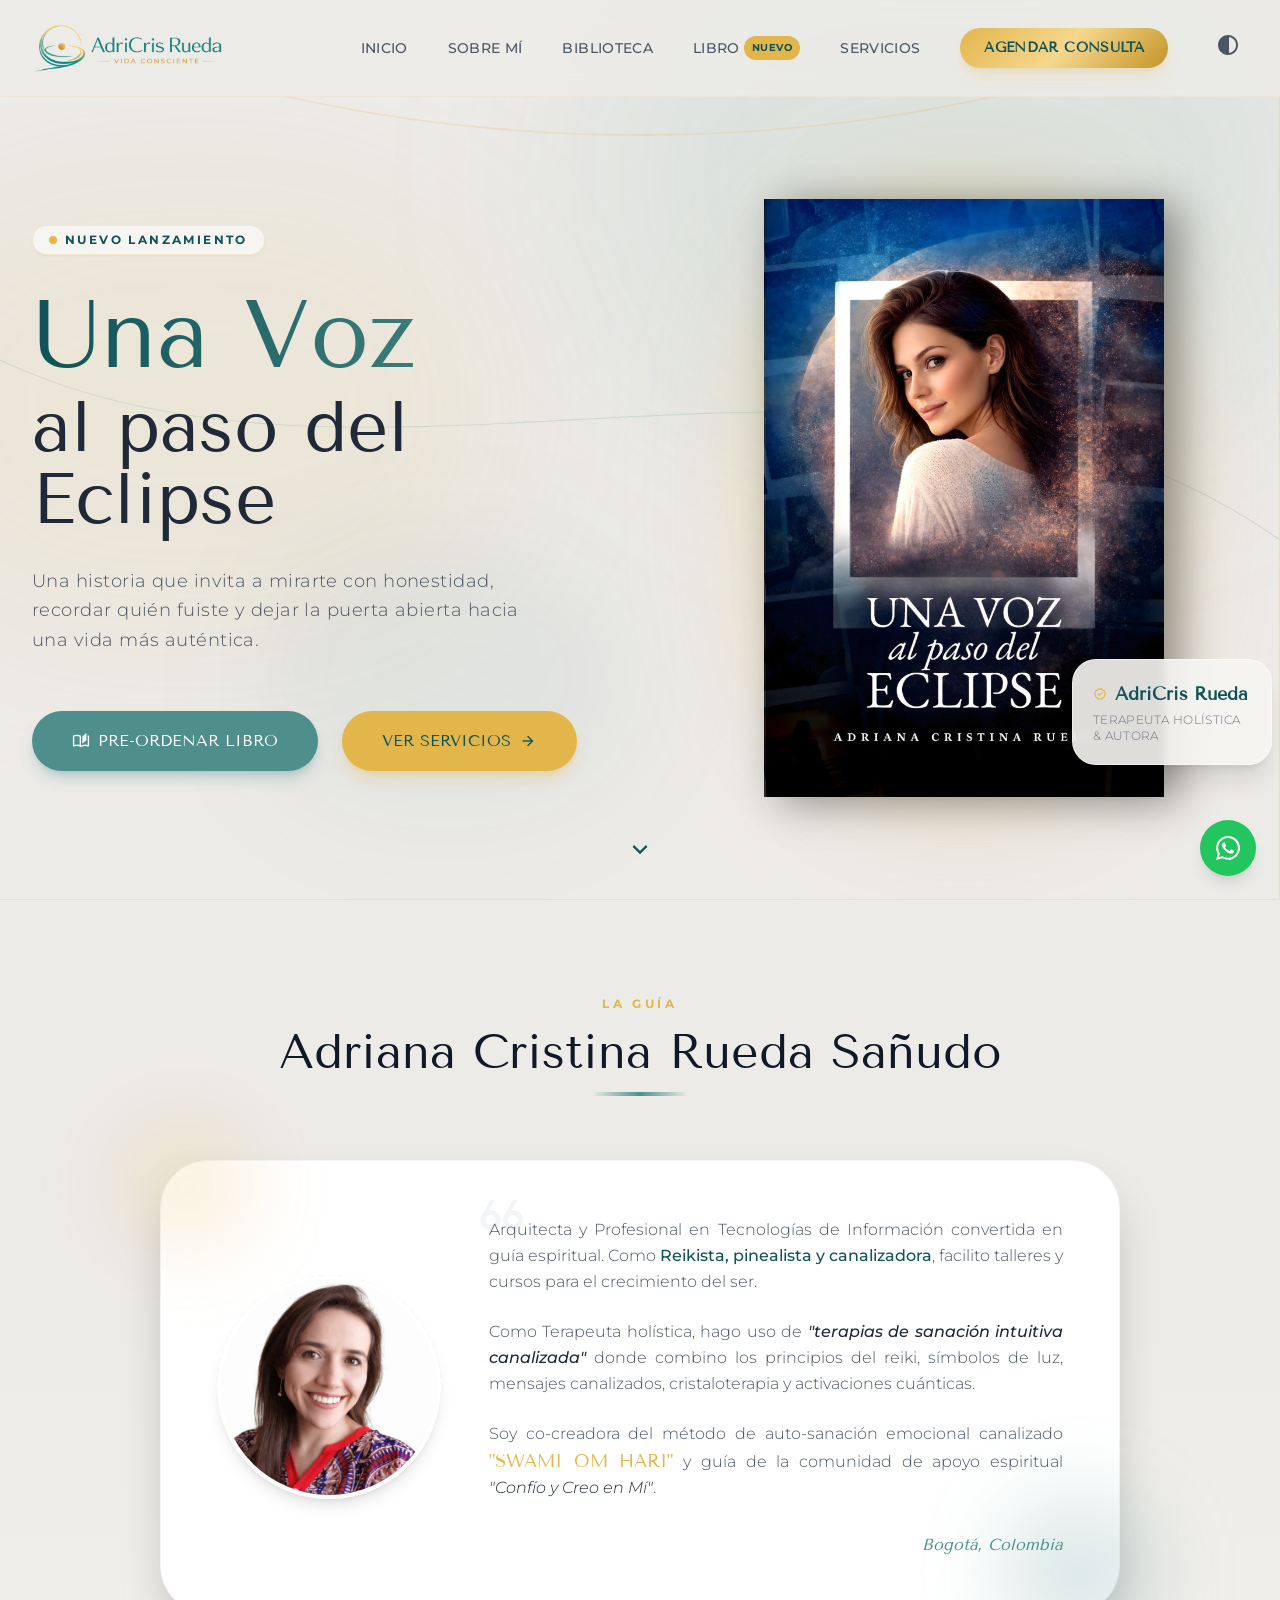
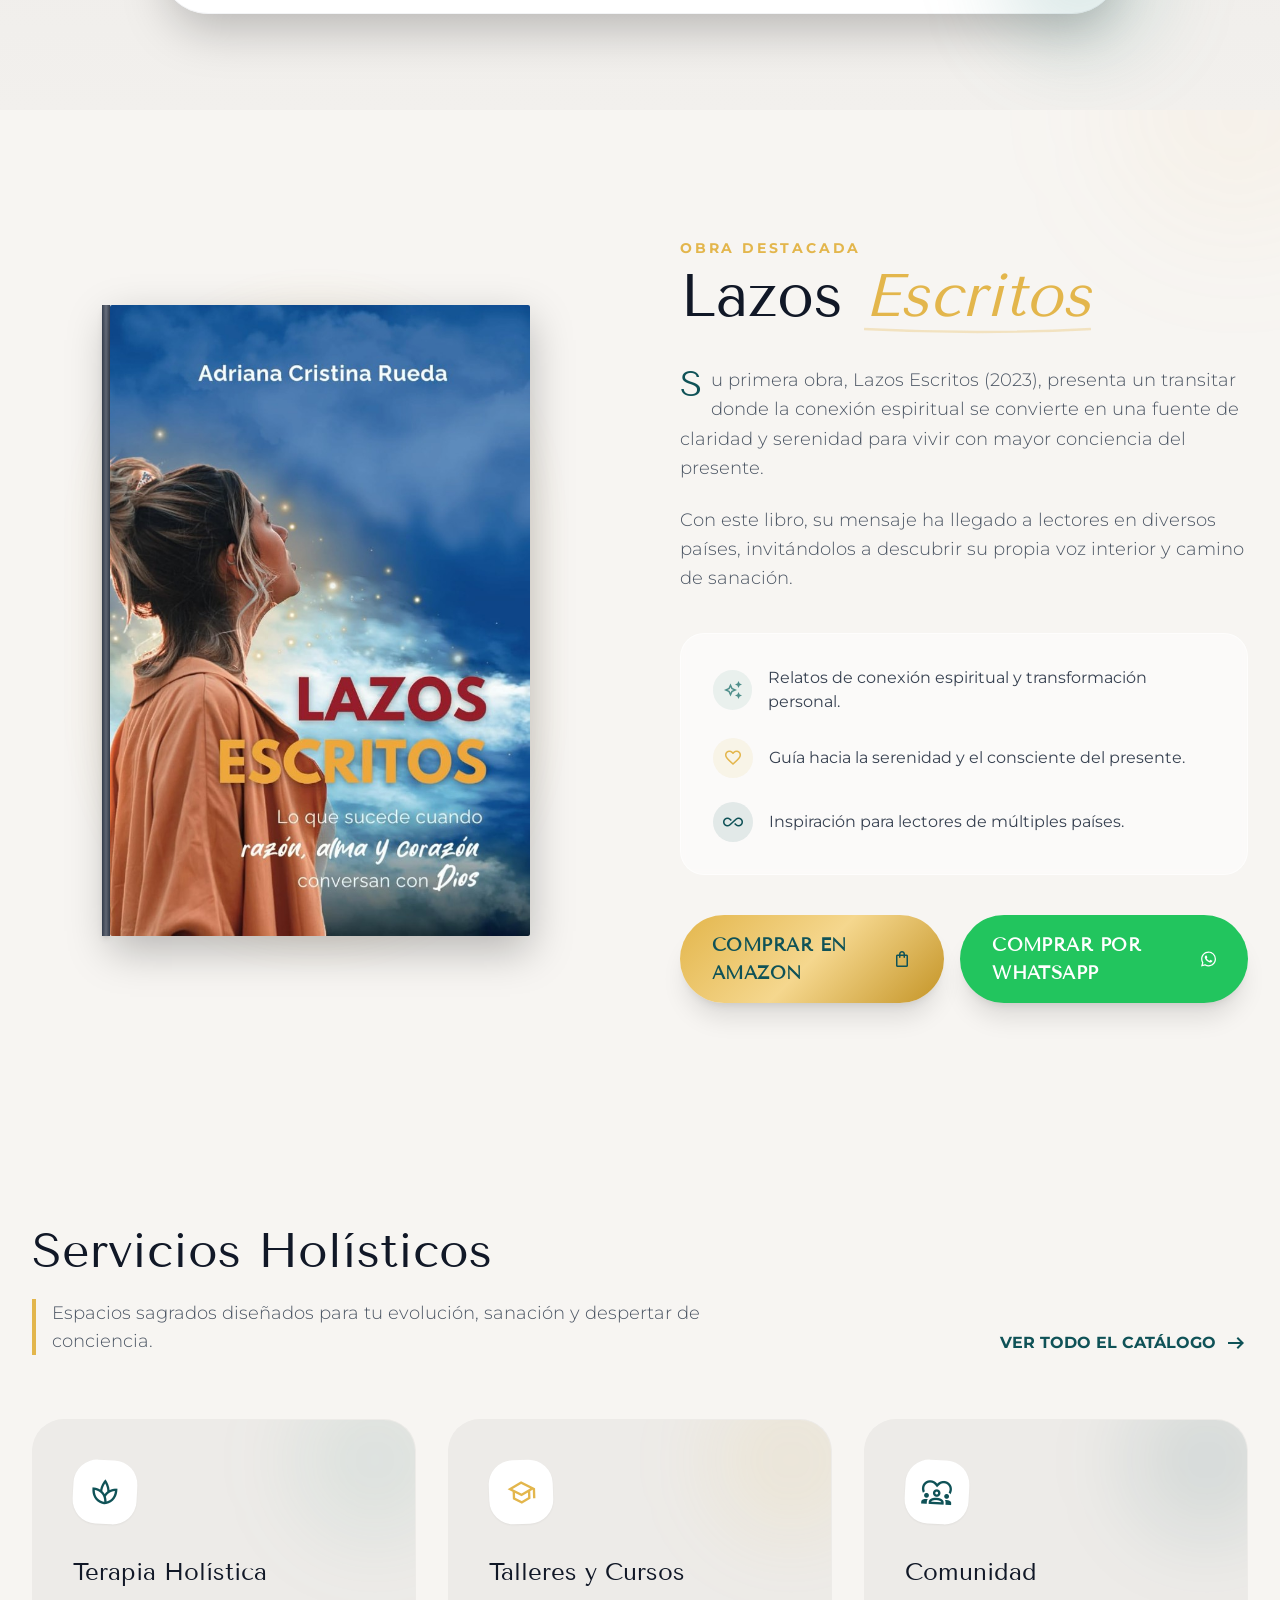
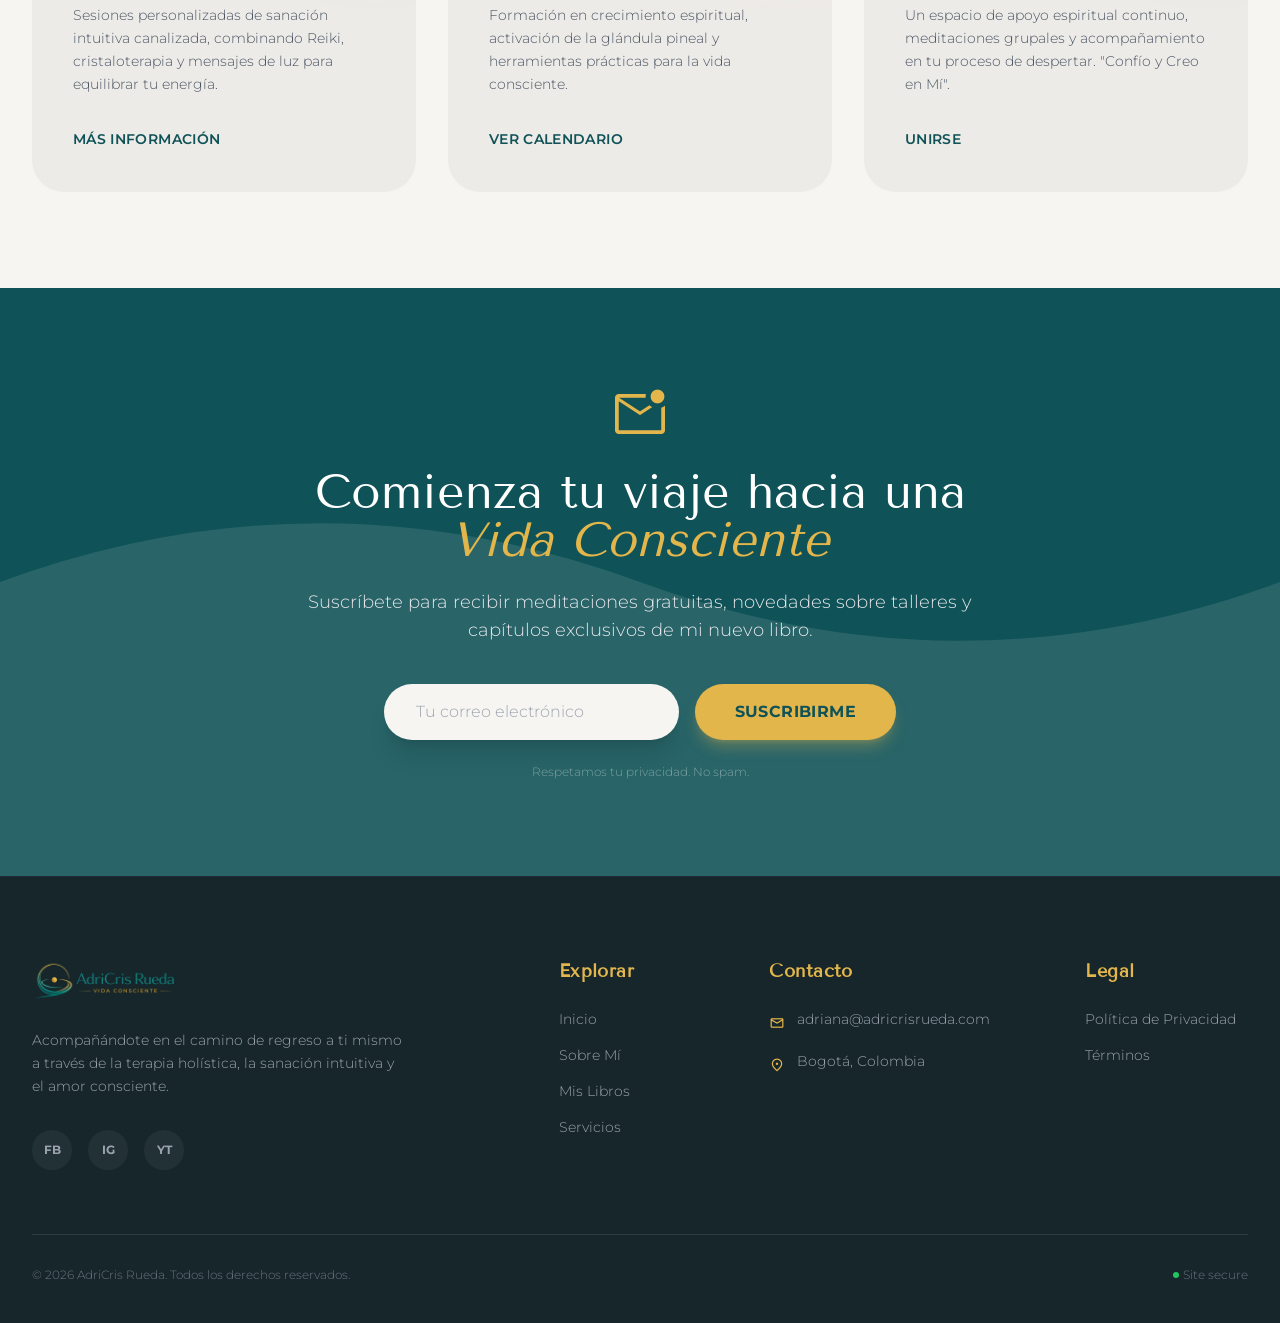
==== commit a5662c62: "Build: Actualización automática desde código Astro" ====
--- a/index.html
+++ b/index.html
@@ -1,12 +1,12 @@
-<!DOCTYPE html><html lang="es" class="scroll-smooth"> <head><meta charset="UTF-8"><meta name="viewport" content="width=device-width, initial-scale=1.0"><meta name="description" content="AdriCris Rueda - Terapeuta Holística, Autora y Guía Espiritual. Descubre 'Lazos Escritos' y 'Una Voz al paso del Eclipse'."><meta name="generator" content="Astro v5.17.3"><title>AdriCris Rueda | Vida Consciente &amp; Una Voz al Paso del Eclipse</title><!-- Favicon --><link rel="icon" type="image/svg+xml" href="/favicon.svg"><!-- Google Fonts --><link rel="preconnect" href="https://fonts.googleapis.com"><link rel="preconnect" href="https://fonts.gstatic.com" crossorigin><link href="https://fonts.googleapis.com/css2?family=Tenor+Sans&family=Montserrat:wght@300;400;500;600&display=swap" rel="stylesheet"><!-- Material Symbols --><link href="https://fonts.googleapis.com/css2?family=Material+Symbols+Outlined:opsz,wght,FILL,GRAD@20..48,100..700,0..1,-50..200&display=swap" rel="stylesheet"><!-- Slot para head adicional --><link rel="stylesheet" href="/_astro/index.BdPbWVXS.css"></head> <body class="font-body bg-background-light dark:bg-background-dark text-gray-700 dark:text-gray-200 transition-colors duration-300 antialiased selection:bg-secondary selection:text-white"> <!-- Navigation --> <nav class="fixed w-full z-50 bg-background-light/80 dark:bg-background-dark/80 backdrop-blur-md border-b border-secondary/10 dark:border-gray-800 transition-colors duration-300"> <div class="max-w-7xl mx-auto px-4 sm:px-6 lg:px-8"> <div class="flex justify-between items-center h-24"> <!-- Logo --> <div class="flex-shrink-0 flex items-center"> <a href="/" class="flex items-center gap-3"> <img src="/images/logo-sin-fondo.png" alt="AdriCris Rueda" class="h-16 w-auto"> </a> </div> <!-- Desktop Nav --> <div class="hidden md:flex space-x-10 items-center"> <a href="/" class="text-gray-600 dark:text-gray-300 hover:text-primary dark:hover:text-secondary font-medium tracking-wide text-sm transition-all hover:-translate-y-0.5">INICIO</a> <a href="/sobre-mi" class="text-gray-600 dark:text-gray-300 hover:text-primary dark:hover:text-secondary font-medium tracking-wide text-sm transition-all hover:-translate-y-0.5">SOBRE MÍ</a> <a href="/libros" class="text-gray-600 dark:text-gray-300 hover:text-primary dark:hover:text-secondary font-medium tracking-wide text-sm transition-all hover:-translate-y-0.5">BIBLIOTECA</a> <a href="/libro" class="text-gray-600 dark:text-gray-300 hover:text-primary dark:hover:text-secondary font-medium tracking-wide text-sm transition-all hover:-translate-y-0.5 flex items-center gap-1">
+<!DOCTYPE html><html lang="es" class="scroll-smooth"> <head><meta charset="UTF-8"><meta name="viewport" content="width=device-width, initial-scale=1.0"><meta name="description" content="AdriCris Rueda - Terapeuta Holística, Autora y Guía Espiritual. Descubre 'Lazos Escritos' y 'Una Voz al paso del Eclipse'."><meta name="generator" content="Astro v5.17.3"><title>AdriCris Rueda | Vida Consciente &amp; Una Voz al Paso del Eclipse</title><!-- Favicon --><link rel="icon" type="image/svg+xml" href="/favicon.svg"><!-- Google Fonts --><link rel="preconnect" href="https://fonts.googleapis.com"><link rel="preconnect" href="https://fonts.gstatic.com" crossorigin><link href="https://fonts.googleapis.com/css2?family=Tenor+Sans&family=Montserrat:wght@300;400;500;600&display=swap" rel="stylesheet"><!-- Material Symbols --><link href="https://fonts.googleapis.com/css2?family=Material+Symbols+Outlined:opsz,wght,FILL,GRAD@20..48,100..700,0..1,-50..200&display=swap" rel="stylesheet"><!-- Slot para head adicional --><link rel="stylesheet" href="/_astro/index.O9oKSyQw.css"></head> <body class="font-body bg-background-light dark:bg-background-dark text-gray-700 dark:text-gray-200 transition-colors duration-300 antialiased selection:bg-secondary selection:text-white"> <!-- Navigation --> <nav class="fixed w-full z-50 bg-background-light/80 dark:bg-background-dark/80 backdrop-blur-md border-b border-secondary/10 dark:border-gray-800 transition-colors duration-300"> <div class="max-w-7xl mx-auto px-4 sm:px-6 lg:px-8"> <div class="flex justify-between items-center h-24"> <!-- Logo --> <div class="flex-shrink-0 flex items-center"> <a href="/" class="flex items-center gap-3"> <img src="/images/logo-sin-fondo.png" alt="AdriCris Rueda" class="h-16 w-auto"> </a> </div> <!-- Desktop Nav --> <div class="hidden md:flex space-x-10 items-center"> <a href="/" class="text-gray-600 dark:text-gray-300 hover:text-primary dark:hover:text-secondary font-medium tracking-wide text-sm transition-all hover:-translate-y-0.5">INICIO</a> <a href="/sobre-mi" class="text-gray-600 dark:text-gray-300 hover:text-primary dark:hover:text-secondary font-medium tracking-wide text-sm transition-all hover:-translate-y-0.5">SOBRE MÍ</a> <a href="/libros" class="text-gray-600 dark:text-gray-300 hover:text-primary dark:hover:text-secondary font-medium tracking-wide text-sm transition-all hover:-translate-y-0.5">BIBLIOTECA</a> <a href="/libro" class="text-gray-600 dark:text-gray-300 hover:text-primary dark:hover:text-secondary font-medium tracking-wide text-sm transition-all hover:-translate-y-0.5 flex items-center gap-1">
 LIBRO
-<span class="px-2 py-0.5 bg-secondary text-primary text-[10px] font-bold uppercase tracking-wider rounded-full">Nuevo</span> </a> <a href="/servicios" class="text-gray-600 dark:text-gray-300 hover:text-primary dark:hover:text-secondary font-medium tracking-wide text-sm transition-all hover:-translate-y-0.5">SERVICIOS</a> <button class="gold-gradient hover:opacity-90 text-primary px-6 py-2.5 rounded-full font-display font-bold shadow-lg shadow-secondary/20 hover:shadow-secondary/40 transition-all transform hover:-translate-y-0.5 tracking-wide text-sm">
+<span class="px-2 py-0.5 bg-secondary text-primary text-[10px] font-bold uppercase tracking-wider rounded-full">Nuevo</span> </a> <a href="/servicios" class="text-gray-600 dark:text-gray-300 hover:text-primary dark:hover:text-secondary font-medium tracking-wide text-sm transition-all hover:-translate-y-0.5">SERVICIOS</a> <a href="https://wa.me/573132979675?text=Hola%2C%20me%20interesa%20agendar%20una%20consulta" target="_blank" rel="noopener noreferrer" class="gold-gradient hover:opacity-90 text-primary px-6 py-2.5 rounded-full font-display font-bold shadow-lg shadow-secondary/20 hover:shadow-secondary/40 transition-all transform hover:-translate-y-0.5 tracking-wide text-sm">
 AGENDAR CONSULTA
-</button> <button id="theme-toggle" class="p-2 rounded-full hover:bg-gray-200 dark:hover:bg-gray-700 transition-colors" aria-label="Toggle dark mode"> <span class="material-symbols-outlined text-gray-600 dark:text-gray-300">contrast</span> </button> </div> <!-- Mobile Menu Button --> <div class="md:hidden flex items-center"> <button id="theme-toggle-mobile" class="p-2 mr-2 rounded-full hover:bg-gray-200 dark:hover:bg-gray-700 transition-colors" aria-label="Toggle dark mode"> <span class="material-symbols-outlined text-gray-600 dark:text-gray-300">contrast</span> </button> <button id="mobile-menu-btn" class="text-gray-600 dark:text-gray-300 hover:text-primary p-2" aria-label="Menu"> <span class="material-symbols-outlined text-3xl">menu</span> </button> </div> </div> </div> <!-- Mobile Menu --> <div id="mobile-menu" class="hidden md:hidden bg-background-light dark:bg-background-dark border-t border-secondary/10 dark:border-gray-800"> <div class="px-4 py-4 space-y-3"> <a href="/" class="block py-2 text-gray-600 dark:text-gray-300 hover:text-primary dark:hover:text-secondary font-medium">INICIO</a> <a href="/sobre-mi" class="block py-2 text-gray-600 dark:text-gray-300 hover:text-primary dark:hover:text-secondary font-medium">SOBRE MÍ</a> <a href="/libros" class="block py-2 text-gray-600 dark:text-gray-300 hover:text-primary dark:hover:text-secondary font-medium">BIBLIOTECA</a> <a href="/libro" class="block py-2 text-gray-600 dark:text-gray-300 hover:text-primary dark:hover:text-secondary font-medium flex items-center gap-2">
+</a> <button id="theme-toggle" class="p-2 rounded-full hover:bg-gray-200 dark:hover:bg-gray-700 transition-colors" aria-label="Toggle dark mode"> <span class="material-symbols-outlined text-gray-600 dark:text-gray-300">contrast</span> </button> </div> <!-- Mobile Menu Button --> <div class="md:hidden flex items-center"> <button id="theme-toggle-mobile" class="p-2 mr-2 rounded-full hover:bg-gray-200 dark:hover:bg-gray-700 transition-colors" aria-label="Toggle dark mode"> <span class="material-symbols-outlined text-gray-600 dark:text-gray-300">contrast</span> </button> <button id="mobile-menu-btn" class="text-gray-600 dark:text-gray-300 hover:text-primary p-2" aria-label="Menu"> <span class="material-symbols-outlined text-3xl">menu</span> </button> </div> </div> </div> <!-- Mobile Menu --> <div id="mobile-menu" class="hidden md:hidden bg-background-light dark:bg-background-dark border-t border-secondary/10 dark:border-gray-800"> <div class="px-4 py-4 space-y-3"> <a href="/" class="block py-2 text-gray-600 dark:text-gray-300 hover:text-primary dark:hover:text-secondary font-medium">INICIO</a> <a href="/sobre-mi" class="block py-2 text-gray-600 dark:text-gray-300 hover:text-primary dark:hover:text-secondary font-medium">SOBRE MÍ</a> <a href="/libros" class="block py-2 text-gray-600 dark:text-gray-300 hover:text-primary dark:hover:text-secondary font-medium">BIBLIOTECA</a> <a href="/libro" class="block py-2 text-gray-600 dark:text-gray-300 hover:text-primary dark:hover:text-secondary font-medium flex items-center gap-2">
 LIBRO
-<span class="px-2 py-0.5 bg-secondary text-primary text-[10px] font-bold uppercase tracking-wider rounded-full">Nuevo</span> </a> <a href="/servicios" class="block py-2 text-gray-600 dark:text-gray-300 hover:text-primary dark:hover:text-secondary font-medium">SERVICIOS</a> <button class="w-full gold-gradient text-primary px-6 py-3 rounded-full font-display font-bold shadow-lg mt-4">
+<span class="px-2 py-0.5 bg-secondary text-primary text-[10px] font-bold uppercase tracking-wider rounded-full">Nuevo</span> </a> <a href="/servicios" class="block py-2 text-gray-600 dark:text-gray-300 hover:text-primary dark:hover:text-secondary font-medium">SERVICIOS</a> <a href="https://wa.me/573132979675?text=Hola%2C%20me%20interesa%20agendar%20una%20consulta" target="_blank" rel="noopener noreferrer" class="w-full gold-gradient text-primary px-6 py-3 rounded-full font-display font-bold shadow-lg mt-4 block text-center">
 AGENDAR CONSULTA
-</button> </div> </div> </nav> <!-- Main Content -->   <header id="inicio" class="relative min-h-screen flex items-center justify-center pt-24 overflow-hidden"> <!-- Background effects --> <div class="absolute inset-0 overflow-hidden pointer-events-none"> <div class="absolute -top-[10%] -right-[5%] w-[60%] h-[60%] bg-accent/10 dark:bg-accent/5 blur-[100px] rounded-full animate-blob"></div> <div class="absolute top-[20%] -left-[10%] w-[50%] h-[50%] bg-secondary/10 dark:bg-secondary/5 blur-[80px] rounded-full animate-blob animation-delay-2000"></div> <div class="absolute bottom-[10%] left-[20%] w-[30%] h-[30%] bg-primary/5 dark:bg-primary/10 blur-[60px] rounded-full animate-blob animation-delay-4000"></div> <svg class="absolute top-0 right-0 w-full h-full opacity-20 dark:opacity-10 z-0" preserveAspectRatio="none" viewBox="0 0 100 100"> <path class="text-secondary" d="M0 0 C 30 20 70 20 100 0 L 100 100 L 0 100" fill="none" stroke="currentColor" stroke-width="0.2"></path> <path class="text-accent" d="M0 40 C 30 60 70 30 100 60" fill="none" stroke="currentColor" stroke-width="0.1"></path> </svg> </div> <div class="max-w-7xl mx-auto px-4 sm:px-6 lg:px-8 relative z-10 w-full"> <div class="grid grid-cols-1 lg:grid-cols-2 gap-12 lg:gap-20 items-center"> <!-- Text Content --> <div class="order-2 lg:order-1 text-center lg:text-left space-y-8"> <div class="inline-flex items-center gap-2 py-1.5 px-4 rounded-full bg-surface-light border border-secondary/20 shadow-sm"> <span class="w-2 h-2 rounded-full bg-secondary animate-pulse"></span> <span class="text-primary dark:text-primary text-xs font-bold tracking-[0.2em] uppercase">Nuevo Lanzamiento</span> </div> <h1 class="font-display text-5xl md:text-7xl lg:text-8xl leading-[1.1]"> <span class="text-gradient block mb-1">Una Voz</span> <span class="text-gray-800 dark:text-gray-200 font-light text-4xl md:text-6xl lg:text-7xl block mt-2">al paso del Eclipse</span> </h1> <p class="text-lg text-gray-600 dark:text-gray-300 max-w-lg mx-auto lg:mx-0 font-light leading-relaxed tracking-wide">
+</a> </div> </div> </nav> <!-- Main Content -->   <header id="inicio" class="relative min-h-screen flex items-center justify-center pt-24 overflow-hidden"> <!-- Background effects --> <div class="absolute inset-0 overflow-hidden pointer-events-none"> <div class="absolute -top-[10%] -right-[5%] w-[60%] h-[60%] bg-accent/10 dark:bg-accent/5 blur-[100px] rounded-full animate-blob"></div> <div class="absolute top-[20%] -left-[10%] w-[50%] h-[50%] bg-secondary/10 dark:bg-secondary/5 blur-[80px] rounded-full animate-blob animation-delay-2000"></div> <div class="absolute bottom-[10%] left-[20%] w-[30%] h-[30%] bg-primary/5 dark:bg-primary/10 blur-[60px] rounded-full animate-blob animation-delay-4000"></div> <svg class="absolute top-0 right-0 w-full h-full opacity-20 dark:opacity-10 z-0" preserveAspectRatio="none" viewBox="0 0 100 100"> <path class="text-secondary" d="M0 0 C 30 20 70 20 100 0 L 100 100 L 0 100" fill="none" stroke="currentColor" stroke-width="0.2"></path> <path class="text-accent" d="M0 40 C 30 60 70 30 100 60" fill="none" stroke="currentColor" stroke-width="0.1"></path> </svg> </div> <div class="max-w-7xl mx-auto px-4 sm:px-6 lg:px-8 relative z-10 w-full"> <div class="grid grid-cols-1 lg:grid-cols-2 gap-12 lg:gap-20 items-center"> <!-- Text Content --> <div class="order-2 lg:order-1 text-center lg:text-left space-y-8"> <div class="inline-flex items-center gap-2 py-1.5 px-4 rounded-full bg-surface-light border border-secondary/20 shadow-sm"> <span class="w-2 h-2 rounded-full bg-secondary animate-pulse"></span> <span class="text-primary dark:text-primary text-xs font-bold tracking-[0.2em] uppercase">Nuevo Lanzamiento</span> </div> <h1 class="font-display text-5xl md:text-7xl lg:text-8xl leading-[1.1]"> <span class="text-gradient block mb-1">Una Voz</span> <span class="text-gray-800 dark:text-gray-200 font-light text-4xl md:text-6xl lg:text-7xl block mt-2">al paso del Eclipse</span> </h1> <p class="text-lg text-gray-600 dark:text-gray-300 max-w-lg mx-auto lg:mx-0 font-light leading-relaxed tracking-wide">
 Una historia que invita a mirarte con honestidad, recordar quién fuiste y dejar la puerta abierta hacia una vida más auténtica.
 </p> <div class="flex flex-col sm:flex-row gap-6 justify-center lg:justify-start pt-6"> <a href="/libro" class="group relative overflow-hidden bg-accent text-white px-10 py-4 rounded-full font-display transition-all transform hover:-translate-y-1 shadow-lg shadow-accent/30 hover:shadow-accent/50"> <span class="relative z-10 flex items-center justify-center gap-2"> <span class="material-symbols-outlined text-lg">auto_stories</span>
 PRE-ORDENAR LIBRO
@@ -24,24 +24,24 @@
 u primera obra, Lazos Escritos (2023), presenta un transitar donde la conexión espiritual se convierte en una fuente de claridad y serenidad para vivir con mayor conciencia del presente.
 </p> <p class="text-lg leading-relaxed">
 Con este libro, su mensaje ha llegado a lectores en diversos países, invitándolos a descubrir su propia voz interior y camino de sanación.
-</p> </div> <div class="space-y-6 bg-white/50 dark:bg-background-dark/50 p-8 rounded-2xl border border-white/60 dark:border-white/5 backdrop-blur-sm"> <div class="flex items-center gap-4 group"> <div class="w-10 h-10 rounded-full bg-accent/10 flex items-center justify-center text-accent group-hover:bg-accent group-hover:text-white transition-colors"> <span class="material-symbols-outlined text-xl">auto_awesome</span> </div> <p class="text-gray-700 dark:text-gray-200 text-sm md:text-base">Relatos de conexión espiritual y transformación personal.</p> </div> <div class="flex items-center gap-4 group"> <div class="w-10 h-10 rounded-full bg-secondary/10 flex items-center justify-center text-secondary group-hover:bg-secondary group-hover:text-primary transition-colors"> <span class="material-symbols-outlined text-xl">favorite</span> </div> <p class="text-gray-700 dark:text-gray-200 text-sm md:text-base">Guía hacia la serenidad y el consciente del presente.</p> </div> <div class="flex items-center gap-4 group"> <div class="w-10 h-10 rounded-full bg-primary/10 flex items-center justify-center text-primary dark:text-accent group-hover:bg-primary group-hover:text-white transition-colors"> <span class="material-symbols-outlined text-xl">all_inclusive</span> </div> <p class="text-gray-700 dark:text-gray-200 text-sm md:text-base">Inspiración para lectores de múltiples países.</p> </div> </div> <div class="flex flex-col sm:flex-row gap-4 items-center"> <button class="gold-gradient text-primary px-8 py-4 rounded-full font-display font-bold text-lg shadow-xl hover:shadow-2xl transition-all transform hover:-translate-y-1 w-full sm:w-auto flex items-center justify-center gap-3 tracking-wide">
-COMPRAR AHORA
-<span class="material-symbols-outlined text-xl">shopping_bag</span> </button> <p class="text-xs text-gray-500 dark:text-gray-400 font-medium uppercase tracking-wider">
-Disponible en Digital & Audiolibro
-</p> </div> </div> </div> </div> </section>  <section id="servicios" class="py-24 bg-surface-light dark:bg-surface-dark transition-colors duration-300"> <div class="max-w-7xl mx-auto px-4 sm:px-6 lg:px-8"> <div class="flex flex-col md:flex-row justify-between items-end mb-16 gap-6"> <div class="max-w-2xl"> <h2 class="font-display text-4xl md:text-5xl text-gray-900 dark:text-white mb-6">Servicios Holísticos</h2> <p class="text-gray-600 dark:text-gray-400 text-lg font-light border-l-4 border-secondary pl-4">
+</p> </div> <div class="space-y-6 bg-white/50 dark:bg-background-dark/50 p-8 rounded-2xl border border-white/60 dark:border-white/5 backdrop-blur-sm"> <div class="flex items-center gap-4 group"> <div class="w-10 h-10 rounded-full bg-accent/10 flex items-center justify-center text-accent group-hover:bg-accent group-hover:text-white transition-colors"> <span class="material-symbols-outlined text-xl">auto_awesome</span> </div> <p class="text-gray-700 dark:text-gray-200 text-sm md:text-base">Relatos de conexión espiritual y transformación personal.</p> </div> <div class="flex items-center gap-4 group"> <div class="w-10 h-10 rounded-full bg-secondary/10 flex items-center justify-center text-secondary group-hover:bg-secondary group-hover:text-primary transition-colors"> <span class="material-symbols-outlined text-xl">favorite</span> </div> <p class="text-gray-700 dark:text-gray-200 text-sm md:text-base">Guía hacia la serenidad y el consciente del presente.</p> </div> <div class="flex items-center gap-4 group"> <div class="w-10 h-10 rounded-full bg-primary/10 flex items-center justify-center text-primary dark:text-accent group-hover:bg-primary group-hover:text-white transition-colors"> <span class="material-symbols-outlined text-xl">all_inclusive</span> </div> <p class="text-gray-700 dark:text-gray-200 text-sm md:text-base">Inspiración para lectores de múltiples países.</p> </div> </div> <div class="flex flex-col sm:flex-row gap-4 items-center"> <a href="https://www.amazon.com/dp/B0CK3ZWGJN?ref_=cm_sw_r_mwn_dp_19HB31JS3SM9DHB2G39X" target="_blank" rel="noopener noreferrer" class="gold-gradient text-primary px-8 py-4 rounded-full font-display font-bold text-lg shadow-xl hover:shadow-2xl transition-all transform hover:-translate-y-1 w-full sm:w-auto flex items-center justify-center gap-3 tracking-wide">
+COMPRAR EN AMAZON
+<span class="material-symbols-outlined text-xl">shopping_bag</span> </a> <a href="https://wa.me/573132979675?text=Hola%2C%20me%20interesa%20comprar%20el%20libro%20Lazos%20Escritos" target="_blank" rel="noopener noreferrer" class="bg-green-500 hover:bg-green-600 text-white px-8 py-4 rounded-full font-display font-bold text-lg shadow-xl hover:shadow-2xl transition-all transform hover:-translate-y-1 w-full sm:w-auto flex items-center justify-center gap-3 tracking-wide">
+COMPRAR POR WHATSAPP
+<svg class="w-5 h-5" fill="currentColor" viewBox="0 0 24 24"> <path d="M17.472 14.382c-.297-.149-1.758-.867-2.03-.967-.273-.099-.471-.148-.67.15-.197.297-.767.966-.94 1.164-.173.199-.347.223-.644.075-.297-.15-1.255-.463-2.39-1.475-.883-.788-1.48-1.761-1.653-2.059-.173-.297-.018-.458.13-.606.134-.133.298-.347.446-.52.149-.174.198-.298.298-.497.099-.198.05-.371-.025-.52-.075-.149-.669-1.612-.916-2.207-.242-.579-.487-.5-.669-.51-.173-.008-.371-.01-.57-.01-.198 0-.52.074-.792.372-.272.297-1.04 1.016-1.04 2.479 0 1.462 1.065 2.875 1.213 3.074.149.198 2.096 3.2 5.077 4.487.709.306 1.262.489 1.694.625.712.227 1.36.195 1.871.118.571-.085 1.758-.719 2.006-1.413.248-.694.248-1.289.173-1.413-.074-.124-.272-.198-.57-.347m-5.421 7.403h-.004a9.87 9.87 0 01-5.031-1.378l-.361-.214-3.741.982.998-3.648-.235-.374a9.86 9.86 0 01-1.51-5.26c.001-5.45 4.436-9.884 9.888-9.884 2.64 0 5.122 1.03 6.988 2.898a9.825 9.825 0 012.893 6.994c-.003 5.45-4.437 9.884-9.885 9.884m8.413-18.297A11.815 11.815 0 0012.05 0C5.495 0 .16 5.335.157 11.892c0 2.096.547 4.142 1.588 5.945L.057 24l6.305-1.654a11.882 11.882 0 005.683 1.448h.005c6.554 0 11.89-5.335 11.893-11.893a11.821 11.821 0 00-3.48-8.413z"></path> </svg> </a> </div> </div> </div> </div> </section>  <section id="servicios" class="py-24 bg-surface-light dark:bg-surface-dark transition-colors duration-300"> <div class="max-w-7xl mx-auto px-4 sm:px-6 lg:px-8"> <div class="flex flex-col md:flex-row justify-between items-end mb-16 gap-6"> <div class="max-w-2xl"> <h2 class="font-display text-4xl md:text-5xl text-gray-900 dark:text-white mb-6">Servicios Holísticos</h2> <p class="text-gray-600 dark:text-gray-400 text-lg font-light border-l-4 border-secondary pl-4">
 Espacios sagrados diseñados para tu evolución, sanación y despertar de conciencia.
-</p> </div> <button class="hidden md:inline-flex items-center gap-2 text-primary dark:text-secondary font-bold hover:gap-4 transition-all">
-VER TODO EL CATÁLOGO <span class="material-symbols-outlined">arrow_right_alt</span> </button> </div> <div class="grid grid-cols-1 md:grid-cols-3 gap-8"> <!-- Service 1 --> <div class="group bg-background-light dark:bg-background-dark rounded-[2rem] p-10 hover:shadow-2xl transition-all duration-500 relative overflow-hidden border border-transparent hover:border-accent/20"> <div class="absolute -right-10 -top-10 w-40 h-40 bg-accent/10 rounded-full blur-2xl group-hover:bg-accent/20 transition-colors"></div> <div class="relative z-10"> <div class="w-16 h-16 rounded-2xl bg-white dark:bg-surface-dark shadow-sm flex items-center justify-center mb-8 text-primary dark:text-accent group-hover:scale-110 transition-transform duration-300 rotate-3 group-hover:rotate-0"> <span class="material-symbols-outlined text-3xl">spa</span> </div> <h3 class="font-display text-2xl text-gray-900 dark:text-white mb-4">Terapia Holística</h3> <p class="text-gray-600 dark:text-gray-400 mb-8 font-light leading-relaxed text-sm">
+</p> </div> <a href="/servicios" class="hidden md:inline-flex items-center gap-2 text-primary dark:text-secondary font-bold hover:gap-4 transition-all">
+VER TODO EL CATÁLOGO <span class="material-symbols-outlined">arrow_right_alt</span> </a> </div> <div class="grid grid-cols-1 md:grid-cols-3 gap-8"> <!-- Service 1 --> <div class="group bg-background-light dark:bg-background-dark rounded-[2rem] p-10 hover:shadow-2xl transition-all duration-500 relative overflow-hidden border border-transparent hover:border-accent/20"> <div class="absolute -right-10 -top-10 w-40 h-40 bg-accent/10 rounded-full blur-2xl group-hover:bg-accent/20 transition-colors"></div> <div class="relative z-10"> <div class="w-16 h-16 rounded-2xl bg-white dark:bg-surface-dark shadow-sm flex items-center justify-center mb-8 text-primary dark:text-accent group-hover:scale-110 transition-transform duration-300 rotate-3 group-hover:rotate-0"> <span class="material-symbols-outlined text-3xl">spa</span> </div> <h3 class="font-display text-2xl text-gray-900 dark:text-white mb-4">Terapia Holística</h3> <p class="text-gray-600 dark:text-gray-400 mb-8 font-light leading-relaxed text-sm">
 Sesiones personalizadas de sanación intuitiva canalizada, combinando Reiki, cristaloterapia y mensajes de luz para equilibrar tu energía.
-</p> <a href="#" class="inline-flex items-center text-primary dark:text-secondary font-semibold text-sm tracking-wide uppercase hover:underline decoration-2 underline-offset-4">
+</p> <a href="/servicios" class="inline-flex items-center text-primary dark:text-secondary font-semibold text-sm tracking-wide uppercase hover:underline decoration-2 underline-offset-4">
 Más información
 </a> </div> </div> <!-- Service 2 --> <div class="group bg-background-light dark:bg-background-dark rounded-[2rem] p-10 hover:shadow-2xl transition-all duration-500 relative overflow-hidden border border-transparent hover:border-secondary/20"> <div class="absolute -right-10 -top-10 w-40 h-40 bg-secondary/10 rounded-full blur-2xl group-hover:bg-secondary/20 transition-colors"></div> <div class="relative z-10"> <div class="w-16 h-16 rounded-2xl bg-white dark:bg-surface-dark shadow-sm flex items-center justify-center mb-8 text-secondary group-hover:scale-110 transition-transform duration-300 -rotate-2 group-hover:rotate-0"> <span class="material-symbols-outlined text-3xl">school</span> </div> <h3 class="font-display text-2xl text-gray-900 dark:text-white mb-4">Talleres y Cursos</h3> <p class="text-gray-600 dark:text-gray-400 mb-8 font-light leading-relaxed text-sm">
 Formación en crecimiento espiritual, activación de la glándula pineal y herramientas prácticas para la vida consciente.
-</p> <a href="#" class="inline-flex items-center text-primary dark:text-secondary font-semibold text-sm tracking-wide uppercase hover:underline decoration-2 underline-offset-4">
+</p> <a href="/servicios" class="inline-flex items-center text-primary dark:text-secondary font-semibold text-sm tracking-wide uppercase hover:underline decoration-2 underline-offset-4">
 Ver Calendario
 </a> </div> </div> <!-- Service 3 --> <div class="group bg-background-light dark:bg-background-dark rounded-[2rem] p-10 hover:shadow-2xl transition-all duration-500 relative overflow-hidden border border-transparent hover:border-primary/20"> <div class="absolute -right-10 -top-10 w-40 h-40 bg-primary/10 rounded-full blur-2xl group-hover:bg-primary/20 transition-colors"></div> <div class="relative z-10"> <div class="w-16 h-16 rounded-2xl bg-white dark:bg-surface-dark shadow-sm flex items-center justify-center mb-8 text-primary dark:text-accent group-hover:scale-110 transition-transform duration-300 rotate-3 group-hover:rotate-0"> <span class="material-symbols-outlined text-3xl">diversity_1</span> </div> <h3 class="font-display text-2xl text-gray-900 dark:text-white mb-4">Comunidad</h3> <p class="text-gray-600 dark:text-gray-400 mb-8 font-light leading-relaxed text-sm">
 Un espacio de apoyo espiritual continuo, meditaciones grupales y acompañamiento en tu proceso de despertar. "Confío y Creo en Mí".
-</p> <a href="#" class="inline-flex items-center text-primary dark:text-secondary font-semibold text-sm tracking-wide uppercase hover:underline decoration-2 underline-offset-4">
+</p> <a href="/servicios" class="inline-flex items-center text-primary dark:text-secondary font-semibold text-sm tracking-wide uppercase hover:underline decoration-2 underline-offset-4">
 Unirse
 </a> </div> </div> </div> <div class="mt-8 text-center md:hidden"> <button class="inline-flex items-center gap-2 text-primary dark:text-secondary font-bold hover:gap-4 transition-all">
 VER TODO EL CATÁLOGO <span class="material-symbols-outlined">arrow_right_alt</span> </button> </div> </div> </section>  <section class="py-24 relative overflow-hidden bg-primary dark:bg-background-dark"> <svg class="absolute top-0 left-0 w-full h-full opacity-10 pointer-events-none" preserveAspectRatio="none" viewBox="0 0 100 100"> <path d="M0 50 Q 25 30 50 50 T 100 50 V 100 H 0 Z" fill="white"></path> </svg> <div class="max-w-4xl mx-auto px-4 sm:px-6 lg:px-8 relative z-10 text-center"> <span class="material-symbols-outlined text-6xl text-secondary mb-6 block mx-auto animate-bounce">mark_email_unread</span> <h2 class="font-display text-4xl md:text-5xl text-white mb-6 leading-tight">Comienza tu viaje hacia una<br> <span class="text-secondary italic">Vida Consciente</span></h2> <p class="text-gray-200 font-light text-lg mb-10 max-w-2xl mx-auto">
--- a/_astro/index.O9oKSyQw.css
+++ b/_astro/index.O9oKSyQw.css
@@ -0,0 +1 @@
+@import"https://fonts.googleapis.com/css2?family=Tenor+Sans&family=Montserrat:wght@300;400;500;600&display=swap";*,:before,:after{--tw-border-spacing-x: 0;--tw-border-spacing-y: 0;--tw-translate-x: 0;--tw-translate-y: 0;--tw-rotate: 0;--tw-skew-x: 0;--tw-skew-y: 0;--tw-scale-x: 1;--tw-scale-y: 1;--tw-pan-x: ;--tw-pan-y: ;--tw-pinch-zoom: ;--tw-scroll-snap-strictness: proximity;--tw-gradient-from-position: ;--tw-gradient-via-position: ;--tw-gradient-to-position: ;--tw-ordinal: ;--tw-slashed-zero: ;--tw-numeric-figure: ;--tw-numeric-spacing: ;--tw-numeric-fraction: ;--tw-ring-inset: ;--tw-ring-offset-width: 0px;--tw-ring-offset-color: #fff;--tw-ring-color: rgb(59 130 246 / .5);--tw-ring-offset-shadow: 0 0 #0000;--tw-ring-shadow: 0 0 #0000;--tw-shadow: 0 0 #0000;--tw-shadow-colored: 0 0 #0000;--tw-blur: ;--tw-brightness: ;--tw-contrast: ;--tw-grayscale: ;--tw-hue-rotate: ;--tw-invert: ;--tw-saturate: ;--tw-sepia: ;--tw-drop-shadow: ;--tw-backdrop-blur: ;--tw-backdrop-brightness: ;--tw-backdrop-contrast: ;--tw-backdrop-grayscale: ;--tw-backdrop-hue-rotate: ;--tw-backdrop-invert: ;--tw-backdrop-opacity: ;--tw-backdrop-saturate: ;--tw-backdrop-sepia: ;--tw-contain-size: ;--tw-contain-layout: ;--tw-contain-paint: ;--tw-contain-style: }::backdrop{--tw-border-spacing-x: 0;--tw-border-spacing-y: 0;--tw-translate-x: 0;--tw-translate-y: 0;--tw-rotate: 0;--tw-skew-x: 0;--tw-skew-y: 0;--tw-scale-x: 1;--tw-scale-y: 1;--tw-pan-x: ;--tw-pan-y: ;--tw-pinch-zoom: ;--tw-scroll-snap-strictness: proximity;--tw-gradient-from-position: ;--tw-gradient-via-position: ;--tw-gradient-to-position: ;--tw-ordinal: ;--tw-slashed-zero: ;--tw-numeric-figure: ;--tw-numeric-spacing: ;--tw-numeric-fraction: ;--tw-ring-inset: ;--tw-ring-offset-width: 0px;--tw-ring-offset-color: #fff;--tw-ring-color: rgb(59 130 246 / .5);--tw-ring-offset-shadow: 0 0 #0000;--tw-ring-shadow: 0 0 #0000;--tw-shadow: 0 0 #0000;--tw-shadow-colored: 0 0 #0000;--tw-blur: ;--tw-brightness: ;--tw-contrast: ;--tw-grayscale: ;--tw-hue-rotate: ;--tw-invert: ;--tw-saturate: ;--tw-sepia: ;--tw-drop-shadow: ;--tw-backdrop-blur: ;--tw-backdrop-brightness: ;--tw-backdrop-contrast: ;--tw-backdrop-grayscale: ;--tw-backdrop-hue-rotate: ;--tw-backdrop-invert: ;--tw-backdrop-opacity: ;--tw-backdrop-saturate: ;--tw-backdrop-sepia: ;--tw-contain-size: ;--tw-contain-layout: ;--tw-contain-paint: ;--tw-contain-style: }*,:before,:after{box-sizing:border-box;border-width:0;border-style:solid;border-color:#e5e7eb}:before,:after{--tw-content: ""}html,:host{line-height:1.5;-webkit-text-size-adjust:100%;-moz-tab-size:4;-o-tab-size:4;tab-size:4;font-family:ui-sans-serif,system-ui,sans-serif,"Apple Color Emoji","Segoe UI Emoji",Segoe UI Symbol,"Noto Color Emoji";font-feature-settings:normal;font-variation-settings:normal;-webkit-tap-highlight-color:transparent}body{margin:0;line-height:inherit}hr{height:0;color:inherit;border-top-width:1px}abbr:where([title]){-webkit-text-decoration:underline dotted;text-decoration:underline dotted}h1,h2,h3,h4,h5,h6{font-size:inherit;font-weight:inherit}a{color:inherit;text-decoration:inherit}b,strong{font-weight:bolder}code,kbd,samp,pre{font-family:ui-monospace,SFMono-Regular,Menlo,Monaco,Consolas,Liberation Mono,Courier New,monospace;font-feature-settings:normal;font-variation-settings:normal;font-size:1em}small{font-size:80%}sub,sup{font-size:75%;line-height:0;position:relative;vertical-align:baseline}sub{bottom:-.25em}sup{top:-.5em}table{text-indent:0;border-color:inherit;border-collapse:collapse}button,input,optgroup,select,textarea{font-family:inherit;font-feature-settings:inherit;font-variation-settings:inherit;font-size:100%;font-weight:inherit;line-height:inherit;letter-spacing:inherit;color:inherit;margin:0;padding:0}button,select{text-transform:none}button,input:where([type=button]),input:where([type=reset]),input:where([type=submit]){-webkit-appearance:button;background-color:transparent;background-image:none}:-moz-focusring{outline:auto}:-moz-ui-invalid{box-shadow:none}progress{vertical-align:baseline}::-webkit-inner-spin-button,::-webkit-outer-spin-button{height:auto}[type=search]{-webkit-appearance:textfield;outline-offset:-2px}::-webkit-search-decoration{-webkit-appearance:none}::-webkit-file-upload-button{-webkit-appearance:button;font:inherit}summary{display:list-item}blockquote,dl,dd,h1,h2,h3,h4,h5,h6,hr,figure,p,pre{margin:0}fieldset{margin:0;padding:0}legend{padding:0}ol,ul,menu{list-style:none;margin:0;padding:0}dialog{padding:0}textarea{resize:vertical}input::-moz-placeholder,textarea::-moz-placeholder{opacity:1;color:#9ca3af}input::placeholder,textarea::placeholder{opacity:1;color:#9ca3af}button,[role=button]{cursor:pointer}:disabled{cursor:default}img,svg,video,canvas,audio,iframe,embed,object{display:block;vertical-align:middle}img,video{max-width:100%;height:auto}[hidden]:where(:not([hidden=until-found])){display:none}html{scroll-behavior:smooth}body{font-family:Montserrat,sans-serif;-webkit-font-smoothing:antialiased;-moz-osx-font-smoothing:grayscale}.prose{color:var(--tw-prose-body);max-width:65ch}.prose :where(p):not(:where([class~=not-prose],[class~=not-prose] *)){margin-top:1.25em;margin-bottom:1.25em}.prose :where([class~=lead]):not(:where([class~=not-prose],[class~=not-prose] *)){color:var(--tw-prose-lead);font-size:1.25em;line-height:1.6;margin-top:1.2em;margin-bottom:1.2em}.prose :where(a):not(:where([class~=not-prose],[class~=not-prose] *)){color:var(--tw-prose-links);text-decoration:underline;font-weight:500}.prose :where(strong):not(:where([class~=not-prose],[class~=not-prose] *)){color:var(--tw-prose-bold);font-weight:600}.prose :where(a strong):not(:where([class~=not-prose],[class~=not-prose] *)){color:inherit}.prose :where(blockquote strong):not(:where([class~=not-prose],[class~=not-prose] *)){color:inherit}.prose :where(thead th strong):not(:where([class~=not-prose],[class~=not-prose] *)){color:inherit}.prose :where(ol):not(:where([class~=not-prose],[class~=not-prose] *)){list-style-type:decimal;margin-top:1.25em;margin-bottom:1.25em;padding-inline-start:1.625em}.prose :where(ol[type=A]):not(:where([class~=not-prose],[class~=not-prose] *)){list-style-type:upper-alpha}.prose :where(ol[type=a]):not(:where([class~=not-prose],[class~=not-prose] *)){list-style-type:lower-alpha}.prose :where(ol[type=A s]):not(:where([class~=not-prose],[class~=not-prose] *)){list-style-type:upper-alpha}.prose :where(ol[type=a s]):not(:where([class~=not-prose],[class~=not-prose] *)){list-style-type:lower-alpha}.prose :where(ol[type=I]):not(:where([class~=not-prose],[class~=not-prose] *)){list-style-type:upper-roman}.prose :where(ol[type=i]):not(:where([class~=not-prose],[class~=not-prose] *)){list-style-type:lower-roman}.prose :where(ol[type=I s]):not(:where([class~=not-prose],[class~=not-prose] *)){list-style-type:upper-roman}.prose :where(ol[type=i s]):not(:where([class~=not-prose],[class~=not-prose] *)){list-style-type:lower-roman}.prose :where(ol[type="1"]):not(:where([class~=not-prose],[class~=not-prose] *)){list-style-type:decimal}.prose :where(ul):not(:where([class~=not-prose],[class~=not-prose] *)){list-style-type:disc;margin-top:1.25em;margin-bottom:1.25em;padding-inline-start:1.625em}.prose :where(ol>li):not(:where([class~=not-prose],[class~=not-prose] *))::marker{font-weight:400;color:var(--tw-prose-counters)}.prose :where(ul>li):not(:where([class~=not-prose],[class~=not-prose] *))::marker{color:var(--tw-prose-bullets)}.prose :where(dt):not(:where([class~=not-prose],[class~=not-prose] *)){color:var(--tw-prose-headings);font-weight:600;margin-top:1.25em}.prose :where(hr):not(:where([class~=not-prose],[class~=not-prose] *)){border-color:var(--tw-prose-hr);border-top-width:1px;margin-top:3em;margin-bottom:3em}.prose :where(blockquote):not(:where([class~=not-prose],[class~=not-prose] *)){font-weight:500;font-style:italic;color:var(--tw-prose-quotes);border-inline-start-width:.25rem;border-inline-start-color:var(--tw-prose-quote-borders);quotes:"“""”""‘""’";margin-top:1.6em;margin-bottom:1.6em;padding-inline-start:1em}.prose :where(blockquote p:first-of-type):not(:where([class~=not-prose],[class~=not-prose] *)):before{content:open-quote}.prose :where(blockquote p:last-of-type):not(:where([class~=not-prose],[class~=not-prose] *)):after{content:close-quote}.prose :where(h1):not(:where([class~=not-prose],[class~=not-prose] *)){color:var(--tw-prose-headings);font-weight:800;font-size:2.25em;margin-top:0;margin-bottom:.8888889em;line-height:1.1111111}.prose :where(h1 strong):not(:where([class~=not-prose],[class~=not-prose] *)){font-weight:900;color:inherit}.prose :where(h2):not(:where([class~=not-prose],[class~=not-prose] *)){color:var(--tw-prose-headings);font-weight:700;font-size:1.5em;margin-top:2em;margin-bottom:1em;line-height:1.3333333}.prose :where(h2 strong):not(:where([class~=not-prose],[class~=not-prose] *)){font-weight:800;color:inherit}.prose :where(h3):not(:where([class~=not-prose],[class~=not-prose] *)){color:var(--tw-prose-headings);font-weight:600;font-size:1.25em;margin-top:1.6em;margin-bottom:.6em;line-height:1.6}.prose :where(h3 strong):not(:where([class~=not-prose],[class~=not-prose] *)){font-weight:700;color:inherit}.prose :where(h4):not(:where([class~=not-prose],[class~=not-prose] *)){color:var(--tw-prose-headings);font-weight:600;margin-top:1.5em;margin-bottom:.5em;line-height:1.5}.prose :where(h4 strong):not(:where([class~=not-prose],[class~=not-prose] *)){font-weight:700;color:inherit}.prose :where(img):not(:where([class~=not-prose],[class~=not-prose] *)){margin-top:2em;margin-bottom:2em}.prose :where(picture):not(:where([class~=not-prose],[class~=not-prose] *)){display:block;margin-top:2em;margin-bottom:2em}.prose :where(video):not(:where([class~=not-prose],[class~=not-prose] *)){margin-top:2em;margin-bottom:2em}.prose :where(kbd):not(:where([class~=not-prose],[class~=not-prose] *)){font-weight:500;font-family:inherit;color:var(--tw-prose-kbd);box-shadow:0 0 0 1px var(--tw-prose-kbd-shadows),0 3px 0 var(--tw-prose-kbd-shadows);font-size:.875em;border-radius:.3125rem;padding-top:.1875em;padding-inline-end:.375em;padding-bottom:.1875em;padding-inline-start:.375em}.prose :where(code):not(:where([class~=not-prose],[class~=not-prose] *)){color:var(--tw-prose-code);font-weight:600;font-size:.875em}.prose :where(code):not(:where([class~=not-prose],[class~=not-prose] *)):before{content:"`"}.prose :where(code):not(:where([class~=not-prose],[class~=not-prose] *)):after{content:"`"}.prose :where(a code):not(:where([class~=not-prose],[class~=not-prose] *)){color:inherit}.prose :where(h1 code):not(:where([class~=not-prose],[class~=not-prose] *)){color:inherit}.prose :where(h2 code):not(:where([class~=not-prose],[class~=not-prose] *)){color:inherit;font-size:.875em}.prose :where(h3 code):not(:where([class~=not-prose],[class~=not-prose] *)){color:inherit;font-size:.9em}.prose :where(h4 code):not(:where([class~=not-prose],[class~=not-prose] *)){color:inherit}.prose :where(blockquote code):not(:where([class~=not-prose],[class~=not-prose] *)){color:inherit}.prose :where(thead th code):not(:where([class~=not-prose],[class~=not-prose] *)){color:inherit}.prose :where(pre):not(:where([class~=not-prose],[class~=not-prose] *)){color:var(--tw-prose-pre-code);background-color:var(--tw-prose-pre-bg);overflow-x:auto;font-weight:400;font-size:.875em;line-height:1.7142857;margin-top:1.7142857em;margin-bottom:1.7142857em;border-radius:.375rem;padding-top:.8571429em;padding-inline-end:1.1428571em;padding-bottom:.8571429em;padding-inline-start:1.1428571em}.prose :where(pre code):not(:where([class~=not-prose],[class~=not-prose] *)){background-color:transparent;border-width:0;border-radius:0;padding:0;font-weight:inherit;color:inherit;font-size:inherit;font-family:inherit;line-height:inherit}.prose :where(pre code):not(:where([class~=not-prose],[class~=not-prose] *)):before{content:none}.prose :where(pre code):not(:where([class~=not-prose],[class~=not-prose] *)):after{content:none}.prose :where(table):not(:where([class~=not-prose],[class~=not-prose] *)){width:100%;table-layout:auto;margin-top:2em;margin-bottom:2em;font-size:.875em;line-height:1.7142857}.prose :where(thead):not(:where([class~=not-prose],[class~=not-prose] *)){border-bottom-width:1px;border-bottom-color:var(--tw-prose-th-borders)}.prose :where(thead th):not(:where([class~=not-prose],[class~=not-prose] *)){color:var(--tw-prose-headings);font-weight:600;vertical-align:bottom;padding-inline-end:.5714286em;padding-bottom:.5714286em;padding-inline-start:.5714286em}.prose :where(tbody tr):not(:where([class~=not-prose],[class~=not-prose] *)){border-bottom-width:1px;border-bottom-color:var(--tw-prose-td-borders)}.prose :where(tbody tr:last-child):not(:where([class~=not-prose],[class~=not-prose] *)){border-bottom-width:0}.prose :where(tbody td):not(:where([class~=not-prose],[class~=not-prose] *)){vertical-align:baseline}.prose :where(tfoot):not(:where([class~=not-prose],[class~=not-prose] *)){border-top-width:1px;border-top-color:var(--tw-prose-th-borders)}.prose :where(tfoot td):not(:where([class~=not-prose],[class~=not-prose] *)){vertical-align:top}.prose :where(th,td):not(:where([class~=not-prose],[class~=not-prose] *)){text-align:start}.prose :where(figure>*):not(:where([class~=not-prose],[class~=not-prose] *)){margin-top:0;margin-bottom:0}.prose :where(figcaption):not(:where([class~=not-prose],[class~=not-prose] *)){color:var(--tw-prose-captions);font-size:.875em;line-height:1.4285714;margin-top:.8571429em}.prose{--tw-prose-body: #374151;--tw-prose-headings: #111827;--tw-prose-lead: #4b5563;--tw-prose-links: #111827;--tw-prose-bold: #111827;--tw-prose-counters: #6b7280;--tw-prose-bullets: #d1d5db;--tw-prose-hr: #e5e7eb;--tw-prose-quotes: #111827;--tw-prose-quote-borders: #e5e7eb;--tw-prose-captions: #6b7280;--tw-prose-kbd: #111827;--tw-prose-kbd-shadows: rgb(17 24 39 / 10%);--tw-prose-code: #111827;--tw-prose-pre-code: #e5e7eb;--tw-prose-pre-bg: #1f2937;--tw-prose-th-borders: #d1d5db;--tw-prose-td-borders: #e5e7eb;--tw-prose-invert-body: #d1d5db;--tw-prose-invert-headings: #fff;--tw-prose-invert-lead: #9ca3af;--tw-prose-invert-links: #fff;--tw-prose-invert-bold: #fff;--tw-prose-invert-counters: #9ca3af;--tw-prose-invert-bullets: #4b5563;--tw-prose-invert-hr: #374151;--tw-prose-invert-quotes: #f3f4f6;--tw-prose-invert-quote-borders: #374151;--tw-prose-invert-captions: #9ca3af;--tw-prose-invert-kbd: #fff;--tw-prose-invert-kbd-shadows: rgb(255 255 255 / 10%);--tw-prose-invert-code: #fff;--tw-prose-invert-pre-code: #d1d5db;--tw-prose-invert-pre-bg: rgb(0 0 0 / 50%);--tw-prose-invert-th-borders: #4b5563;--tw-prose-invert-td-borders: #374151;font-size:1rem;line-height:1.75}.prose :where(picture>img):not(:where([class~=not-prose],[class~=not-prose] *)){margin-top:0;margin-bottom:0}.prose :where(li):not(:where([class~=not-prose],[class~=not-prose] *)){margin-top:.5em;margin-bottom:.5em}.prose :where(ol>li):not(:where([class~=not-prose],[class~=not-prose] *)){padding-inline-start:.375em}.prose :where(ul>li):not(:where([class~=not-prose],[class~=not-prose] *)){padding-inline-start:.375em}.prose :where(.prose>ul>li p):not(:where([class~=not-prose],[class~=not-prose] *)){margin-top:.75em;margin-bottom:.75em}.prose :where(.prose>ul>li>p:first-child):not(:where([class~=not-prose],[class~=not-prose] *)){margin-top:1.25em}.prose :where(.prose>ul>li>p:last-child):not(:where([class~=not-prose],[class~=not-prose] *)){margin-bottom:1.25em}.prose :where(.prose>ol>li>p:first-child):not(:where([class~=not-prose],[class~=not-prose] *)){margin-top:1.25em}.prose :where(.prose>ol>li>p:last-child):not(:where([class~=not-prose],[class~=not-prose] *)){margin-bottom:1.25em}.prose :where(ul ul,ul ol,ol ul,ol ol):not(:where([class~=not-prose],[class~=not-prose] *)){margin-top:.75em;margin-bottom:.75em}.prose :where(dl):not(:where([class~=not-prose],[class~=not-prose] *)){margin-top:1.25em;margin-bottom:1.25em}.prose :where(dd):not(:where([class~=not-prose],[class~=not-prose] *)){margin-top:.5em;padding-inline-start:1.625em}.prose :where(hr+*):not(:where([class~=not-prose],[class~=not-prose] *)){margin-top:0}.prose :where(h2+*):not(:where([class~=not-prose],[class~=not-prose] *)){margin-top:0}.prose :where(h3+*):not(:where([class~=not-prose],[class~=not-prose] *)){margin-top:0}.prose :where(h4+*):not(:where([class~=not-prose],[class~=not-prose] *)){margin-top:0}.prose :where(thead th:first-child):not(:where([class~=not-prose],[class~=not-prose] *)){padding-inline-start:0}.prose :where(thead th:last-child):not(:where([class~=not-prose],[class~=not-prose] *)){padding-inline-end:0}.prose :where(tbody td,tfoot td):not(:where([class~=not-prose],[class~=not-prose] *)){padding-top:.5714286em;padding-inline-end:.5714286em;padding-bottom:.5714286em;padding-inline-start:.5714286em}.prose :where(tbody td:first-child,tfoot td:first-child):not(:where([class~=not-prose],[class~=not-prose] *)){padding-inline-start:0}.prose :where(tbody td:last-child,tfoot td:last-child):not(:where([class~=not-prose],[class~=not-prose] *)){padding-inline-end:0}.prose :where(figure):not(:where([class~=not-prose],[class~=not-prose] *)){margin-top:2em;margin-bottom:2em}.prose :where(.prose>:first-child):not(:where([class~=not-prose],[class~=not-prose] *)){margin-top:0}.prose :where(.prose>:last-child):not(:where([class~=not-prose],[class~=not-prose] *)){margin-bottom:0}.prose-lg{font-size:1.125rem;line-height:1.7777778}.prose-lg :where(p):not(:where([class~=not-prose],[class~=not-prose] *)){margin-top:1.3333333em;margin-bottom:1.3333333em}.prose-lg :where([class~=lead]):not(:where([class~=not-prose],[class~=not-prose] *)){font-size:1.2222222em;line-height:1.4545455;margin-top:1.0909091em;margin-bottom:1.0909091em}.prose-lg :where(blockquote):not(:where([class~=not-prose],[class~=not-prose] *)){margin-top:1.6666667em;margin-bottom:1.6666667em;padding-inline-start:1em}.prose-lg :where(h1):not(:where([class~=not-prose],[class~=not-prose] *)){font-size:2.6666667em;margin-top:0;margin-bottom:.8333333em;line-height:1}.prose-lg :where(h2):not(:where([class~=not-prose],[class~=not-prose] *)){font-size:1.6666667em;margin-top:1.8666667em;margin-bottom:1.0666667em;line-height:1.3333333}.prose-lg :where(h3):not(:where([class~=not-prose],[class~=not-prose] *)){font-size:1.3333333em;margin-top:1.6666667em;margin-bottom:.6666667em;line-height:1.5}.prose-lg :where(h4):not(:where([class~=not-prose],[class~=not-prose] *)){margin-top:1.7777778em;margin-bottom:.4444444em;line-height:1.5555556}.prose-lg :where(img):not(:where([class~=not-prose],[class~=not-prose] *)){margin-top:1.7777778em;margin-bottom:1.7777778em}.prose-lg :where(picture):not(:where([class~=not-prose],[class~=not-prose] *)){margin-top:1.7777778em;margin-bottom:1.7777778em}.prose-lg :where(picture>img):not(:where([class~=not-prose],[class~=not-prose] *)){margin-top:0;margin-bottom:0}.prose-lg :where(video):not(:where([class~=not-prose],[class~=not-prose] *)){margin-top:1.7777778em;margin-bottom:1.7777778em}.prose-lg :where(kbd):not(:where([class~=not-prose],[class~=not-prose] *)){font-size:.8888889em;border-radius:.3125rem;padding-top:.2222222em;padding-inline-end:.4444444em;padding-bottom:.2222222em;padding-inline-start:.4444444em}.prose-lg :where(code):not(:where([class~=not-prose],[class~=not-prose] *)){font-size:.8888889em}.prose-lg :where(h2 code):not(:where([class~=not-prose],[class~=not-prose] *)){font-size:.8666667em}.prose-lg :where(h3 code):not(:where([class~=not-prose],[class~=not-prose] *)){font-size:.875em}.prose-lg :where(pre):not(:where([class~=not-prose],[class~=not-prose] *)){font-size:.8888889em;line-height:1.75;margin-top:2em;margin-bottom:2em;border-radius:.375rem;padding-top:1em;padding-inline-end:1.5em;padding-bottom:1em;padding-inline-start:1.5em}.prose-lg :where(ol):not(:where([class~=not-prose],[class~=not-prose] *)){margin-top:1.3333333em;margin-bottom:1.3333333em;padding-inline-start:1.5555556em}.prose-lg :where(ul):not(:where([class~=not-prose],[class~=not-prose] *)){margin-top:1.3333333em;margin-bottom:1.3333333em;padding-inline-start:1.5555556em}.prose-lg :where(li):not(:where([class~=not-prose],[class~=not-prose] *)){margin-top:.6666667em;margin-bottom:.6666667em}.prose-lg :where(ol>li):not(:where([class~=not-prose],[class~=not-prose] *)){padding-inline-start:.4444444em}.prose-lg :where(ul>li):not(:where([class~=not-prose],[class~=not-prose] *)){padding-inline-start:.4444444em}.prose-lg :where(.prose-lg>ul>li p):not(:where([class~=not-prose],[class~=not-prose] *)){margin-top:.8888889em;margin-bottom:.8888889em}.prose-lg :where(.prose-lg>ul>li>p:first-child):not(:where([class~=not-prose],[class~=not-prose] *)){margin-top:1.3333333em}.prose-lg :where(.prose-lg>ul>li>p:last-child):not(:where([class~=not-prose],[class~=not-prose] *)){margin-bottom:1.3333333em}.prose-lg :where(.prose-lg>ol>li>p:first-child):not(:where([class~=not-prose],[class~=not-prose] *)){margin-top:1.3333333em}.prose-lg :where(.prose-lg>ol>li>p:last-child):not(:where([class~=not-prose],[class~=not-prose] *)){margin-bottom:1.3333333em}.prose-lg :where(ul ul,ul ol,ol ul,ol ol):not(:where([class~=not-prose],[class~=not-prose] *)){margin-top:.8888889em;margin-bottom:.8888889em}.prose-lg :where(dl):not(:where([class~=not-prose],[class~=not-prose] *)){margin-top:1.3333333em;margin-bottom:1.3333333em}.prose-lg :where(dt):not(:where([class~=not-prose],[class~=not-prose] *)){margin-top:1.3333333em}.prose-lg :where(dd):not(:where([class~=not-prose],[class~=not-prose] *)){margin-top:.6666667em;padding-inline-start:1.5555556em}.prose-lg :where(hr):not(:where([class~=not-prose],[class~=not-prose] *)){margin-top:3.1111111em;margin-bottom:3.1111111em}.prose-lg :where(hr+*):not(:where([class~=not-prose],[class~=not-prose] *)){margin-top:0}.prose-lg :where(h2+*):not(:where([class~=not-prose],[class~=not-prose] *)){margin-top:0}.prose-lg :where(h3+*):not(:where([class~=not-prose],[class~=not-prose] *)){margin-top:0}.prose-lg :where(h4+*):not(:where([class~=not-prose],[class~=not-prose] *)){margin-top:0}.prose-lg :where(table):not(:where([class~=not-prose],[class~=not-prose] *)){font-size:.8888889em;line-height:1.5}.prose-lg :where(thead th):not(:where([class~=not-prose],[class~=not-prose] *)){padding-inline-end:.75em;padding-bottom:.75em;padding-inline-start:.75em}.prose-lg :where(thead th:first-child):not(:where([class~=not-prose],[class~=not-prose] *)){padding-inline-start:0}.prose-lg :where(thead th:last-child):not(:where([class~=not-prose],[class~=not-prose] *)){padding-inline-end:0}.prose-lg :where(tbody td,tfoot td):not(:where([class~=not-prose],[class~=not-prose] *)){padding-top:.75em;padding-inline-end:.75em;padding-bottom:.75em;padding-inline-start:.75em}.prose-lg :where(tbody td:first-child,tfoot td:first-child):not(:where([class~=not-prose],[class~=not-prose] *)){padding-inline-start:0}.prose-lg :where(tbody td:last-child,tfoot td:last-child):not(:where([class~=not-prose],[class~=not-prose] *)){padding-inline-end:0}.prose-lg :where(figure):not(:where([class~=not-prose],[class~=not-prose] *)){margin-top:1.7777778em;margin-bottom:1.7777778em}.prose-lg :where(figure>*):not(:where([class~=not-prose],[class~=not-prose] *)){margin-top:0;margin-bottom:0}.prose-lg :where(figcaption):not(:where([class~=not-prose],[class~=not-prose] *)){font-size:.8888889em;line-height:1.5;margin-top:1em}.prose-lg :where(.prose-lg>:first-child):not(:where([class~=not-prose],[class~=not-prose] *)){margin-top:0}.prose-lg :where(.prose-lg>:last-child):not(:where([class~=not-prose],[class~=not-prose] *)){margin-bottom:0}.text-gradient{background-clip:text;-webkit-background-clip:text;-webkit-text-fill-color:transparent;background-image:linear-gradient(to right,#0f5257,#4f8f8b)}.dark .text-gradient{background-image:linear-gradient(to right,#4f8f8b,#e3b64c)}.gold-gradient{background:linear-gradient(135deg,#e3b64c,#f5d78e,#c49426)}.organic-border-2{border-radius:41% 59% 38% 62%/55% 35% 65% 45%}.pointer-events-none{pointer-events:none}.invisible{visibility:hidden}.fixed{position:fixed}.absolute{position:absolute}.relative{position:relative}.sticky{position:sticky}.inset-0{inset:0}.inset-2{inset:.5rem}.inset-y-0{top:0;bottom:0}.inset-y-1{top:.25rem;bottom:.25rem}.-bottom-1{bottom:-.25rem}.-bottom-10{bottom:-2.5rem}.-bottom-4{bottom:-1rem}.-bottom-8{bottom:-2rem}.-left-10{left:-2.5rem}.-left-4{left:-1rem}.-left-6{left:-1.5rem}.-left-\[10\%\]{left:-10%}.-right-10{right:-2.5rem}.-right-2{right:-.5rem}.-right-4{right:-1rem}.-right-6{right:-1.5rem}.-right-8{right:-2rem}.-right-\[5\%\]{right:-5%}.-top-10{top:-2.5rem}.-top-4{top:-1rem}.-top-6{top:-1.5rem}.-top-8{top:-2rem}.-top-\[10\%\]{top:-10%}.-top-\[20\%\]{top:-20%}.bottom-0{bottom:0}.bottom-10{bottom:2.5rem}.bottom-4{bottom:1rem}.bottom-6{bottom:1.5rem}.bottom-8{bottom:2rem}.bottom-\[-10\%\]{bottom:-10%}.bottom-\[10\%\]{bottom:10%}.left-0{left:0}.left-1\/2{left:50%}.left-8{left:2rem}.left-\[-10\%\]{left:-10%}.left-\[20\%\]{left:20%}.left-\[5\%\]{left:5%}.right-0{right:0}.right-1{right:.25rem}.right-4{right:1rem}.right-6{right:1.5rem}.right-\[-10\%\]{right:-10%}.right-\[10\%\]{right:10%}.right-\[5\%\]{right:5%}.top-0{top:0}.top-1\/2{top:50%}.top-20{top:5rem}.top-32{top:8rem}.top-8{top:2rem}.top-\[-10\%\]{top:-10%}.top-\[10\%\]{top:10%}.top-\[20\%\]{top:20%}.-z-10{z-index:-10}.z-0{z-index:0}.z-10{z-index:10}.z-20{z-index:20}.z-50{z-index:50}.order-1{order:1}.order-2{order:2}.float-left{float:left}.mx-auto{margin-left:auto;margin-right:auto}.my-8{margin-top:2rem;margin-bottom:2rem}.mb-1{margin-bottom:.25rem}.mb-10{margin-bottom:2.5rem}.mb-12{margin-bottom:3rem}.mb-16{margin-bottom:4rem}.mb-2{margin-bottom:.5rem}.mb-20{margin-bottom:5rem}.mb-24{margin-bottom:6rem}.mb-3{margin-bottom:.75rem}.mb-4{margin-bottom:1rem}.mb-6{margin-bottom:1.5rem}.mb-8{margin-bottom:2rem}.ml-1{margin-left:.25rem}.mr-2{margin-right:.5rem}.mr-3{margin-right:.75rem}.mt-0\.5{margin-top:.125rem}.mt-10{margin-top:2.5rem}.mt-2{margin-top:.5rem}.mt-4{margin-top:1rem}.mt-6{margin-top:1.5rem}.mt-8{margin-top:2rem}.mt-\[-10px\]{margin-top:-10px}.line-clamp-3{overflow:hidden;display:-webkit-box;-webkit-box-orient:vertical;-webkit-line-clamp:3}.block{display:block}.inline-block{display:inline-block}.flex{display:flex}.inline-flex{display:inline-flex}.grid{display:grid}.hidden{display:none}.aspect-\[2\/3\]{aspect-ratio:2/3}.aspect-\[4\/5\]{aspect-ratio:4/5}.h-0\.5{height:.125rem}.h-1{height:.25rem}.h-1\.5{height:.375rem}.h-1\/2{height:50%}.h-10{height:2.5rem}.h-12{height:3rem}.h-14{height:3.5rem}.h-16{height:4rem}.h-2{height:.5rem}.h-20{height:5rem}.h-24{height:6rem}.h-3{height:.75rem}.h-32{height:8rem}.h-40{height:10rem}.h-5{height:1.25rem}.h-6{height:1.5rem}.h-64{height:16rem}.h-8{height:2rem}.h-80{height:20rem}.h-\[120\%\]{height:120%}.h-\[140\%\]{height:140%}.h-\[30\%\]{height:30%}.h-\[40\%\]{height:40%}.h-\[450px\]{height:450px}.h-\[50\%\]{height:50%}.h-\[55\%\]{height:55%}.h-\[60\%\]{height:60%}.h-\[600px\]{height:600px}.h-\[800px\]{height:800px}.h-auto{height:auto}.h-full{height:100%}.min-h-\[400px\]{min-height:400px}.min-h-\[60vh\]{min-height:60vh}.min-h-\[70vh\]{min-height:70vh}.min-h-\[90vh\]{min-height:90vh}.min-h-screen{min-height:100vh}.w-0\.5{width:.125rem}.w-1\.5{width:.375rem}.w-1\/2{width:50%}.w-1\/3{width:33.333333%}.w-10{width:2.5rem}.w-12{width:3rem}.w-14{width:3.5rem}.w-16{width:4rem}.w-2{width:.5rem}.w-20{width:5rem}.w-24{width:6rem}.w-32{width:8rem}.w-40{width:10rem}.w-48{width:12rem}.w-5{width:1.25rem}.w-6{width:1.5rem}.w-64{width:16rem}.w-72{width:18rem}.w-80{width:20rem}.w-\[120\%\]{width:120%}.w-\[140\%\]{width:140%}.w-\[280px\]{width:280px}.w-\[30\%\]{width:30%}.w-\[320px\]{width:320px}.w-\[40\%\]{width:40%}.w-\[45\%\]{width:45%}.w-\[450px\]{width:450px}.w-\[50\%\]{width:50%}.w-\[60\%\]{width:60%}.w-\[600px\]{width:600px}.w-\[800px\]{width:800px}.w-auto{width:auto}.w-full{width:100%}.max-w-2xl{max-width:42rem}.max-w-3xl{max-width:48rem}.max-w-4xl{max-width:56rem}.max-w-5xl{max-width:64rem}.max-w-6xl{max-width:72rem}.max-w-7xl{max-width:80rem}.max-w-\[200px\]{max-width:200px}.max-w-\[240px\]{max-width:240px}.max-w-\[400px\]{max-width:400px}.max-w-lg{max-width:32rem}.max-w-md{max-width:28rem}.max-w-sm{max-width:24rem}.flex-shrink-0{flex-shrink:0}.flex-grow{flex-grow:1}.origin-left{transform-origin:left}.origin-top-right{transform-origin:top right}.-translate-x-1\/2{--tw-translate-x: -50%;transform:translate(var(--tw-translate-x),var(--tw-translate-y)) rotate(var(--tw-rotate)) skew(var(--tw-skew-x)) skewY(var(--tw-skew-y)) scaleX(var(--tw-scale-x)) scaleY(var(--tw-scale-y))}.-translate-y-1\/2{--tw-translate-y: -50%;transform:translate(var(--tw-translate-x),var(--tw-translate-y)) rotate(var(--tw-rotate)) skew(var(--tw-skew-x)) skewY(var(--tw-skew-y)) scaleX(var(--tw-scale-x)) scaleY(var(--tw-scale-y))}.translate-x-1\/3{--tw-translate-x: 33.333333%;transform:translate(var(--tw-translate-x),var(--tw-translate-y)) rotate(var(--tw-rotate)) skew(var(--tw-skew-x)) skewY(var(--tw-skew-y)) scaleX(var(--tw-scale-x)) scaleY(var(--tw-scale-y))}.-rotate-2{--tw-rotate: -2deg;transform:translate(var(--tw-translate-x),var(--tw-translate-y)) rotate(var(--tw-rotate)) skew(var(--tw-skew-x)) skewY(var(--tw-skew-y)) scaleX(var(--tw-scale-x)) scaleY(var(--tw-scale-y))}.rotate-180{--tw-rotate: 180deg;transform:translate(var(--tw-translate-x),var(--tw-translate-y)) rotate(var(--tw-rotate)) skew(var(--tw-skew-x)) skewY(var(--tw-skew-y)) scaleX(var(--tw-scale-x)) scaleY(var(--tw-scale-y))}.rotate-3{--tw-rotate: 3deg;transform:translate(var(--tw-translate-x),var(--tw-translate-y)) rotate(var(--tw-rotate)) skew(var(--tw-skew-x)) skewY(var(--tw-skew-y)) scaleX(var(--tw-scale-x)) scaleY(var(--tw-scale-y))}.-skew-x-12{--tw-skew-x: -12deg;transform:translate(var(--tw-translate-x),var(--tw-translate-y)) rotate(var(--tw-rotate)) skew(var(--tw-skew-x)) skewY(var(--tw-skew-y)) scaleX(var(--tw-scale-x)) scaleY(var(--tw-scale-y))}.scale-x-0{--tw-scale-x: 0;transform:translate(var(--tw-translate-x),var(--tw-translate-y)) rotate(var(--tw-rotate)) skew(var(--tw-skew-x)) skewY(var(--tw-skew-y)) scaleX(var(--tw-scale-x)) scaleY(var(--tw-scale-y))}.scale-x-90{--tw-scale-x: .9;transform:translate(var(--tw-translate-x),var(--tw-translate-y)) rotate(var(--tw-rotate)) skew(var(--tw-skew-x)) skewY(var(--tw-skew-y)) scaleX(var(--tw-scale-x)) scaleY(var(--tw-scale-y))}.transform{transform:translate(var(--tw-translate-x),var(--tw-translate-y)) rotate(var(--tw-rotate)) skew(var(--tw-skew-x)) skewY(var(--tw-skew-y)) scaleX(var(--tw-scale-x)) scaleY(var(--tw-scale-y))}.animate-\[spin_12s_linear_infinite\]{animation:spin 12s linear infinite}.animate-\[spin_15s_linear_infinite_reverse\]{animation:spin 15s linear infinite reverse}.animate-\[spin_40s_linear_infinite_reverse\]{animation:spin 40s linear infinite reverse}@keyframes spin{to{transform:rotate(360deg)}}.animate-\[spin_60s_linear_infinite\]{animation:spin 60s linear infinite}@keyframes blob{0%{border-radius:60% 40% 30% 70%/60% 30% 70% 40%}50%{border-radius:30% 60% 70% 40%/50% 60% 30%}to{border-radius:60% 40% 30% 70%/60% 30% 70% 40%}}.animate-blob{animation:blob 10s infinite}@keyframes bounce{0%,to{transform:translateY(-25%);animation-timing-function:cubic-bezier(.8,0,1,1)}50%{transform:none;animation-timing-function:cubic-bezier(0,0,.2,1)}}.animate-bounce{animation:bounce 1s infinite}@keyframes float{0%,to{transform:translateY(0)}50%{transform:translateY(-10px)}}.animate-float{animation:float 6s ease-in-out infinite}@keyframes pulse{50%{opacity:.5}}.animate-pulse{animation:pulse 2s cubic-bezier(.4,0,.6,1) infinite}.cursor-pointer{cursor:pointer}.grid-cols-1{grid-template-columns:repeat(1,minmax(0,1fr))}.grid-cols-2{grid-template-columns:repeat(2,minmax(0,1fr))}.flex-col{flex-direction:column}.items-start{align-items:flex-start}.items-end{align-items:flex-end}.items-center{align-items:center}.items-stretch{align-items:stretch}.justify-end{justify-content:flex-end}.justify-center{justify-content:center}.justify-between{justify-content:space-between}.gap-1{gap:.25rem}.gap-10{gap:2.5rem}.gap-12{gap:3rem}.gap-16{gap:4rem}.gap-2{gap:.5rem}.gap-20{gap:5rem}.gap-3{gap:.75rem}.gap-4{gap:1rem}.gap-6{gap:1.5rem}.gap-8{gap:2rem}.space-x-10>:not([hidden])~:not([hidden]){--tw-space-x-reverse: 0;margin-right:calc(2.5rem * var(--tw-space-x-reverse));margin-left:calc(2.5rem * calc(1 - var(--tw-space-x-reverse)))}.space-x-4>:not([hidden])~:not([hidden]){--tw-space-x-reverse: 0;margin-right:calc(1rem * var(--tw-space-x-reverse));margin-left:calc(1rem * calc(1 - var(--tw-space-x-reverse)))}.space-y-10>:not([hidden])~:not([hidden]){--tw-space-y-reverse: 0;margin-top:calc(2.5rem * calc(1 - var(--tw-space-y-reverse)));margin-bottom:calc(2.5rem * var(--tw-space-y-reverse))}.space-y-3>:not([hidden])~:not([hidden]){--tw-space-y-reverse: 0;margin-top:calc(.75rem * calc(1 - var(--tw-space-y-reverse)));margin-bottom:calc(.75rem * var(--tw-space-y-reverse))}.space-y-4>:not([hidden])~:not([hidden]){--tw-space-y-reverse: 0;margin-top:calc(1rem * calc(1 - var(--tw-space-y-reverse)));margin-bottom:calc(1rem * var(--tw-space-y-reverse))}.space-y-6>:not([hidden])~:not([hidden]){--tw-space-y-reverse: 0;margin-top:calc(1.5rem * calc(1 - var(--tw-space-y-reverse)));margin-bottom:calc(1.5rem * var(--tw-space-y-reverse))}.space-y-8>:not([hidden])~:not([hidden]){--tw-space-y-reverse: 0;margin-top:calc(2rem * calc(1 - var(--tw-space-y-reverse)));margin-bottom:calc(2rem * var(--tw-space-y-reverse))}.overflow-hidden{overflow:hidden}.scroll-smooth{scroll-behavior:smooth}.whitespace-nowrap{white-space:nowrap}.rounded{border-radius:.5rem}.rounded-2xl{border-radius:1.5rem}.rounded-3xl,.rounded-\[2rem\]{border-radius:2rem}.rounded-\[30\%_70\%_70\%_30\%_\/_30\%_30\%_70\%_70\%\]{border-radius:30% 70% 70% 30%/30% 30% 70% 70%}.rounded-\[3rem\]{border-radius:3rem}.rounded-\[40\%\]{border-radius:40%}.rounded-\[50\%\]{border-radius:50%}.rounded-\[70\%_30\%_30\%_70\%_\/_60\%_40\%_60\%_40\%\]{border-radius:70% 30% 30% 70%/60% 40%}.rounded-full{border-radius:9999px}.rounded-sm{border-radius:.125rem}.rounded-xl{border-radius:1rem}.rounded-b-xl{border-bottom-right-radius:1rem;border-bottom-left-radius:1rem}.rounded-l-md{border-top-left-radius:.375rem;border-bottom-left-radius:.375rem}.rounded-l-sm{border-top-left-radius:.125rem;border-bottom-left-radius:.125rem}.rounded-r-2xl{border-top-right-radius:1.5rem;border-bottom-right-radius:1.5rem}.rounded-r-xl{border-top-right-radius:1rem;border-bottom-right-radius:1rem}.rounded-t-\[10rem\]{border-top-left-radius:10rem;border-top-right-radius:10rem}.rounded-bl-\[4rem\]{border-bottom-left-radius:4rem}.rounded-tr-\[4rem\]{border-top-right-radius:4rem}.border{border-width:1px}.border-2{border-width:2px}.border-4{border-width:4px}.border-b{border-bottom-width:1px}.border-b-2{border-bottom-width:2px}.border-l-2{border-left-width:2px}.border-l-4{border-left-width:4px}.border-t{border-top-width:1px}.border-dashed{border-style:dashed}.border-none{border-style:none}.border-accent{--tw-border-opacity: 1;border-color:rgb(79 143 139 / var(--tw-border-opacity, 1))}.border-accent\/10{border-color:#4f8f8b1a}.border-gray-100{--tw-border-opacity: 1;border-color:rgb(243 244 246 / var(--tw-border-opacity, 1))}.border-gray-200{--tw-border-opacity: 1;border-color:rgb(229 231 235 / var(--tw-border-opacity, 1))}.border-gray-300{--tw-border-opacity: 1;border-color:rgb(209 213 219 / var(--tw-border-opacity, 1))}.border-gray-800{--tw-border-opacity: 1;border-color:rgb(31 41 55 / var(--tw-border-opacity, 1))}.border-primary{--tw-border-opacity: 1;border-color:rgb(15 82 87 / var(--tw-border-opacity, 1))}.border-primary\/20{border-color:#0f525733}.border-secondary{--tw-border-opacity: 1;border-color:rgb(227 182 76 / var(--tw-border-opacity, 1))}.border-secondary\/10{border-color:#e3b64c1a}.border-secondary\/20{border-color:#e3b64c33}.border-secondary\/30{border-color:#e3b64c4d}.border-secondary\/50{border-color:#e3b64c80}.border-transparent{border-color:transparent}.border-white{--tw-border-opacity: 1;border-color:rgb(255 255 255 / var(--tw-border-opacity, 1))}.border-white\/10{border-color:#ffffff1a}.border-white\/20{border-color:#fff3}.border-white\/30{border-color:#ffffff4d}.border-white\/40{border-color:#fff6}.border-white\/50{border-color:#ffffff80}.border-white\/60{border-color:#fff9}.bg-accent{--tw-bg-opacity: 1;background-color:rgb(79 143 139 / var(--tw-bg-opacity, 1))}.bg-accent\/10{background-color:#4f8f8b1a}.bg-accent\/15{background-color:#4f8f8b26}.bg-accent\/20{background-color:#4f8f8b33}.bg-accent\/30{background-color:#4f8f8b4d}.bg-background-light{--tw-bg-opacity: 1;background-color:rgb(237 235 232 / var(--tw-bg-opacity, 1))}.bg-background-light\/80{background-color:#edebe8cc}.bg-green-500{--tw-bg-opacity: 1;background-color:rgb(34 197 94 / var(--tw-bg-opacity, 1))}.bg-primary{--tw-bg-opacity: 1;background-color:rgb(15 82 87 / var(--tw-bg-opacity, 1))}.bg-primary\/10{background-color:#0f52571a}.bg-primary\/20{background-color:#0f525733}.bg-primary\/5{background-color:#0f52570d}.bg-secondary{--tw-bg-opacity: 1;background-color:rgb(227 182 76 / var(--tw-bg-opacity, 1))}.bg-secondary\/10{background-color:#e3b64c1a}.bg-secondary\/15{background-color:#e3b64c26}.bg-secondary\/20{background-color:#e3b64c33}.bg-secondary\/30{background-color:#e3b64c4d}.bg-secondary\/5{background-color:#e3b64c0d}.bg-surface-dark{--tw-bg-opacity: 1;background-color:rgb(22 38 43 / var(--tw-bg-opacity, 1))}.bg-surface-light{--tw-bg-opacity: 1;background-color:rgb(247 245 242 / var(--tw-bg-opacity, 1))}.bg-surface-light\/10{background-color:#f7f5f21a}.bg-surface-light\/50{background-color:#f7f5f280}.bg-surface-light\/90{background-color:#f7f5f2e6}.bg-transparent{background-color:transparent}.bg-white{--tw-bg-opacity: 1;background-color:rgb(255 255 255 / var(--tw-bg-opacity, 1))}.bg-white\/5{background-color:#ffffff0d}.bg-white\/50{background-color:#ffffff80}.bg-white\/90{background-color:#ffffffe6}.bg-gradient-to-b{background-image:linear-gradient(to bottom,var(--tw-gradient-stops))}.bg-gradient-to-l{background-image:linear-gradient(to left,var(--tw-gradient-stops))}.bg-gradient-to-r{background-image:linear-gradient(to right,var(--tw-gradient-stops))}.bg-gradient-to-t{background-image:linear-gradient(to top,var(--tw-gradient-stops))}.bg-gradient-to-tr{background-image:linear-gradient(to top right,var(--tw-gradient-stops))}.from-accent\/20{--tw-gradient-from: rgb(79 143 139 / .2) var(--tw-gradient-from-position);--tw-gradient-to: rgb(79 143 139 / 0) var(--tw-gradient-to-position);--tw-gradient-stops: var(--tw-gradient-from), var(--tw-gradient-to)}.from-black\/10{--tw-gradient-from: rgb(0 0 0 / .1) var(--tw-gradient-from-position);--tw-gradient-to: rgb(0 0 0 / 0) var(--tw-gradient-to-position);--tw-gradient-stops: var(--tw-gradient-from), var(--tw-gradient-to)}.from-black\/80{--tw-gradient-from: rgb(0 0 0 / .8) var(--tw-gradient-from-position);--tw-gradient-to: rgb(0 0 0 / 0) var(--tw-gradient-to-position);--tw-gradient-stops: var(--tw-gradient-from), var(--tw-gradient-to)}.from-gray-700{--tw-gradient-from: #374151 var(--tw-gradient-from-position);--tw-gradient-to: rgb(55 65 81 / 0) var(--tw-gradient-to-position);--tw-gradient-stops: var(--tw-gradient-from), var(--tw-gradient-to)}.from-primary{--tw-gradient-from: #0F5257 var(--tw-gradient-from-position);--tw-gradient-to: rgb(15 82 87 / 0) var(--tw-gradient-to-position);--tw-gradient-stops: var(--tw-gradient-from), var(--tw-gradient-to)}.from-primary\/30{--tw-gradient-from: rgb(15 82 87 / .3) var(--tw-gradient-from-position);--tw-gradient-to: rgb(15 82 87 / 0) var(--tw-gradient-to-position);--tw-gradient-stops: var(--tw-gradient-from), var(--tw-gradient-to)}.from-primary\/60{--tw-gradient-from: rgb(15 82 87 / .6) var(--tw-gradient-from-position);--tw-gradient-to: rgb(15 82 87 / 0) var(--tw-gradient-to-position);--tw-gradient-stops: var(--tw-gradient-from), var(--tw-gradient-to)}.from-secondary\/20{--tw-gradient-from: rgb(227 182 76 / .2) var(--tw-gradient-from-position);--tw-gradient-to: rgb(227 182 76 / 0) var(--tw-gradient-to-position);--tw-gradient-stops: var(--tw-gradient-from), var(--tw-gradient-to)}.from-secondary\/40{--tw-gradient-from: rgb(227 182 76 / .4) var(--tw-gradient-from-position);--tw-gradient-to: rgb(227 182 76 / 0) var(--tw-gradient-to-position);--tw-gradient-stops: var(--tw-gradient-from), var(--tw-gradient-to)}.from-surface-light{--tw-gradient-from: #F7F5F2 var(--tw-gradient-from-position);--tw-gradient-to: rgb(247 245 242 / 0) var(--tw-gradient-to-position);--tw-gradient-stops: var(--tw-gradient-from), var(--tw-gradient-to)}.from-transparent{--tw-gradient-from: transparent var(--tw-gradient-from-position);--tw-gradient-to: rgb(0 0 0 / 0) var(--tw-gradient-to-position);--tw-gradient-stops: var(--tw-gradient-from), var(--tw-gradient-to)}.from-white\/40{--tw-gradient-from: rgb(255 255 255 / .4) var(--tw-gradient-from-position);--tw-gradient-to: rgb(255 255 255 / 0) var(--tw-gradient-to-position);--tw-gradient-stops: var(--tw-gradient-from), var(--tw-gradient-to)}.via-accent{--tw-gradient-to: rgb(79 143 139 / 0) var(--tw-gradient-to-position);--tw-gradient-stops: var(--tw-gradient-from), #4F8F8B var(--tw-gradient-via-position), var(--tw-gradient-to)}.via-gray-500{--tw-gradient-to: rgb(107 114 128 / 0) var(--tw-gradient-to-position);--tw-gradient-stops: var(--tw-gradient-from), #6b7280 var(--tw-gradient-via-position), var(--tw-gradient-to)}.via-secondary{--tw-gradient-to: rgb(227 182 76 / 0) var(--tw-gradient-to-position);--tw-gradient-stops: var(--tw-gradient-from), #E3B64C var(--tw-gradient-via-position), var(--tw-gradient-to)}.to-accent\/20{--tw-gradient-to: rgb(79 143 139 / .2) var(--tw-gradient-to-position)}.to-gray-700{--tw-gradient-to: #374151 var(--tw-gradient-to-position)}.to-primary\/40{--tw-gradient-to: rgb(15 82 87 / .4) var(--tw-gradient-to-position)}.to-secondary{--tw-gradient-to: #E3B64C var(--tw-gradient-to-position)}.to-secondary\/20{--tw-gradient-to: rgb(227 182 76 / .2) var(--tw-gradient-to-position)}.to-transparent{--tw-gradient-to: transparent var(--tw-gradient-to-position)}.object-contain{-o-object-fit:contain;object-fit:contain}.object-cover{-o-object-fit:cover;object-fit:cover}.p-10{padding:2.5rem}.p-2{padding:.5rem}.p-4{padding:1rem}.p-5{padding:1.25rem}.p-6{padding:1.5rem}.p-8{padding:2rem}.px-10{padding-left:2.5rem;padding-right:2.5rem}.px-2{padding-left:.5rem;padding-right:.5rem}.px-3{padding-left:.75rem;padding-right:.75rem}.px-4{padding-left:1rem;padding-right:1rem}.px-6{padding-left:1.5rem;padding-right:1.5rem}.px-8{padding-left:2rem;padding-right:2rem}.py-0\.5{padding-top:.125rem;padding-bottom:.125rem}.py-1{padding-top:.25rem;padding-bottom:.25rem}.py-1\.5{padding-top:.375rem;padding-bottom:.375rem}.py-12{padding-top:3rem;padding-bottom:3rem}.py-2{padding-top:.5rem;padding-bottom:.5rem}.py-2\.5{padding-top:.625rem;padding-bottom:.625rem}.py-20{padding-top:5rem;padding-bottom:5rem}.py-24{padding-top:6rem;padding-bottom:6rem}.py-3{padding-top:.75rem;padding-bottom:.75rem}.py-32{padding-top:8rem;padding-bottom:8rem}.py-4{padding-top:1rem;padding-bottom:1rem}.py-8{padding-top:2rem;padding-bottom:2rem}.pb-1{padding-bottom:.25rem}.pb-10{padding-bottom:2.5rem}.pl-0{padding-left:0}.pl-10{padding-left:2.5rem}.pl-3{padding-left:.75rem}.pl-4{padding-left:1rem}.pl-6{padding-left:1.5rem}.pr-0{padding-right:0}.pr-32{padding-right:8rem}.pr-4{padding-right:1rem}.pt-20{padding-top:5rem}.pt-24{padding-top:6rem}.pt-4{padding-top:1rem}.pt-6{padding-top:1.5rem}.pt-8{padding-top:2rem}.text-center{text-align:center}.text-justify{text-align:justify}.font-body{font-family:Montserrat,sans-serif}.font-display{font-family:Tenor Sans,sans-serif}.font-serif{font-family:ui-serif,Georgia,Cambria,Times New Roman,Times,serif}.text-2xl{font-size:1.5rem;line-height:2rem}.text-3xl{font-size:1.875rem;line-height:2.25rem}.text-4xl{font-size:2.25rem;line-height:2.5rem}.text-5xl{font-size:3rem;line-height:1}.text-6xl{font-size:3.75rem;line-height:1}.text-8xl{font-size:6rem;line-height:1}.text-\[0\.6rem\]{font-size:.6rem}.text-\[10px\]{font-size:10px}.text-base{font-size:1rem;line-height:1.5rem}.text-lg{font-size:1.125rem;line-height:1.75rem}.text-sm{font-size:.875rem;line-height:1.25rem}.text-xl{font-size:1.25rem;line-height:1.75rem}.text-xs{font-size:.75rem;line-height:1rem}.font-bold{font-weight:700}.font-light{font-weight:300}.font-medium{font-weight:500}.font-normal{font-weight:400}.font-semibold{font-weight:600}.uppercase{text-transform:uppercase}.italic{font-style:italic}.leading-5{line-height:1.25rem}.leading-\[1\.1\]{line-height:1.1}.leading-none{line-height:1}.leading-relaxed{line-height:1.625}.leading-tight{line-height:1.25}.tracking-\[0\.2em\]{letter-spacing:.2em}.tracking-\[0\.3em\]{letter-spacing:.3em}.tracking-\[0\.4em\]{letter-spacing:.4em}.tracking-\[0\.5em\]{letter-spacing:.5em}.tracking-wide{letter-spacing:.025em}.tracking-wider{letter-spacing:.05em}.tracking-widest{letter-spacing:.1em}.text-accent{--tw-text-opacity: 1;color:rgb(79 143 139 / var(--tw-text-opacity, 1))}.text-accent\/50{color:#4f8f8b80}.text-gray-100{--tw-text-opacity: 1;color:rgb(243 244 246 / var(--tw-text-opacity, 1))}.text-gray-200{--tw-text-opacity: 1;color:rgb(229 231 235 / var(--tw-text-opacity, 1))}.text-gray-400{--tw-text-opacity: 1;color:rgb(156 163 175 / var(--tw-text-opacity, 1))}.text-gray-500{--tw-text-opacity: 1;color:rgb(107 114 128 / var(--tw-text-opacity, 1))}.text-gray-600{--tw-text-opacity: 1;color:rgb(75 85 99 / var(--tw-text-opacity, 1))}.text-gray-700{--tw-text-opacity: 1;color:rgb(55 65 81 / var(--tw-text-opacity, 1))}.text-gray-800{--tw-text-opacity: 1;color:rgb(31 41 55 / var(--tw-text-opacity, 1))}.text-gray-900{--tw-text-opacity: 1;color:rgb(17 24 39 / var(--tw-text-opacity, 1))}.text-primary{--tw-text-opacity: 1;color:rgb(15 82 87 / var(--tw-text-opacity, 1))}.text-primary\/50{color:#0f525780}.text-secondary{--tw-text-opacity: 1;color:rgb(227 182 76 / var(--tw-text-opacity, 1))}.text-secondary\/20{color:#e3b64c33}.text-secondary\/30{color:#e3b64c4d}.text-secondary\/60{color:#e3b64c99}.text-white{--tw-text-opacity: 1;color:rgb(255 255 255 / var(--tw-text-opacity, 1))}.text-white\/40{color:#fff6}.text-white\/80{color:#fffc}.decoration-2{text-decoration-thickness:2px}.underline-offset-4{text-underline-offset:4px}.antialiased{-webkit-font-smoothing:antialiased;-moz-osx-font-smoothing:grayscale}.placeholder-gray-400::-moz-placeholder{--tw-placeholder-opacity: 1;color:rgb(156 163 175 / var(--tw-placeholder-opacity, 1))}.placeholder-gray-400::placeholder{--tw-placeholder-opacity: 1;color:rgb(156 163 175 / var(--tw-placeholder-opacity, 1))}.placeholder-gray-500::-moz-placeholder{--tw-placeholder-opacity: 1;color:rgb(107 114 128 / var(--tw-placeholder-opacity, 1))}.placeholder-gray-500::placeholder{--tw-placeholder-opacity: 1;color:rgb(107 114 128 / var(--tw-placeholder-opacity, 1))}.opacity-0{opacity:0}.opacity-10{opacity:.1}.opacity-20{opacity:.2}.opacity-30{opacity:.3}.opacity-40{opacity:.4}.opacity-50{opacity:.5}.opacity-60{opacity:.6}.opacity-70{opacity:.7}.opacity-90{opacity:.9}.mix-blend-multiply{mix-blend-mode:multiply}.mix-blend-overlay{mix-blend-mode:overlay}.shadow-2xl{--tw-shadow: 0 25px 50px -12px rgb(0 0 0 / .25);--tw-shadow-colored: 0 25px 50px -12px var(--tw-shadow-color);box-shadow:var(--tw-ring-offset-shadow, 0 0 #0000),var(--tw-ring-shadow, 0 0 #0000),var(--tw-shadow)}.shadow-\[0_15px_40px_rgba\(0\,0\,0\,0\.25\)\]{--tw-shadow: 0 15px 40px rgba(0,0,0,.25);--tw-shadow-colored: 0 15px 40px var(--tw-shadow-color);box-shadow:var(--tw-ring-offset-shadow, 0 0 #0000),var(--tw-ring-shadow, 0 0 #0000),var(--tw-shadow)}.shadow-\[0_20px_50px_rgba\(0\,0\,0\,0\.3\)\]{--tw-shadow: 0 20px 50px rgba(0,0,0,.3);--tw-shadow-colored: 0 20px 50px var(--tw-shadow-color);box-shadow:var(--tw-ring-offset-shadow, 0 0 #0000),var(--tw-ring-shadow, 0 0 #0000),var(--tw-shadow)}.shadow-\[15px_5px_40px_rgba\(0\,0\,0\,0\.4\)\]{--tw-shadow: 15px 5px 40px rgba(0,0,0,.4);--tw-shadow-colored: 15px 5px 40px var(--tw-shadow-color);box-shadow:var(--tw-ring-offset-shadow, 0 0 #0000),var(--tw-ring-shadow, 0 0 #0000),var(--tw-shadow)}.shadow-lg{--tw-shadow: 0 10px 15px -3px rgb(0 0 0 / .1), 0 4px 6px -4px rgb(0 0 0 / .1);--tw-shadow-colored: 0 10px 15px -3px var(--tw-shadow-color), 0 4px 6px -4px var(--tw-shadow-color);box-shadow:var(--tw-ring-offset-shadow, 0 0 #0000),var(--tw-ring-shadow, 0 0 #0000),var(--tw-shadow)}.shadow-md{--tw-shadow: 0 4px 6px -1px rgb(0 0 0 / .1), 0 2px 4px -2px rgb(0 0 0 / .1);--tw-shadow-colored: 0 4px 6px -1px var(--tw-shadow-color), 0 2px 4px -2px var(--tw-shadow-color);box-shadow:var(--tw-ring-offset-shadow, 0 0 #0000),var(--tw-ring-shadow, 0 0 #0000),var(--tw-shadow)}.shadow-sm{--tw-shadow: 0 1px 2px 0 rgb(0 0 0 / .05);--tw-shadow-colored: 0 1px 2px 0 var(--tw-shadow-color);box-shadow:var(--tw-ring-offset-shadow, 0 0 #0000),var(--tw-ring-shadow, 0 0 #0000),var(--tw-shadow)}.shadow-xl{--tw-shadow: 0 20px 25px -5px rgb(0 0 0 / .1), 0 8px 10px -6px rgb(0 0 0 / .1);--tw-shadow-colored: 0 20px 25px -5px var(--tw-shadow-color), 0 8px 10px -6px var(--tw-shadow-color);box-shadow:var(--tw-ring-offset-shadow, 0 0 #0000),var(--tw-ring-shadow, 0 0 #0000),var(--tw-shadow)}.shadow-accent\/30{--tw-shadow-color: rgb(79 143 139 / .3);--tw-shadow: var(--tw-shadow-colored)}.shadow-secondary\/20{--tw-shadow-color: rgb(227 182 76 / .2);--tw-shadow: var(--tw-shadow-colored)}.shadow-secondary\/30{--tw-shadow-color: rgb(227 182 76 / .3);--tw-shadow: var(--tw-shadow-colored)}.ring-1{--tw-ring-offset-shadow: var(--tw-ring-inset) 0 0 0 var(--tw-ring-offset-width) var(--tw-ring-offset-color);--tw-ring-shadow: var(--tw-ring-inset) 0 0 0 calc(1px + var(--tw-ring-offset-width)) var(--tw-ring-color);box-shadow:var(--tw-ring-offset-shadow),var(--tw-ring-shadow),var(--tw-shadow, 0 0 #0000)}.ring-secondary\/30{--tw-ring-color: rgb(227 182 76 / .3)}.blur-2xl{--tw-blur: blur(40px);filter:var(--tw-blur) var(--tw-brightness) var(--tw-contrast) var(--tw-grayscale) var(--tw-hue-rotate) var(--tw-invert) var(--tw-saturate) var(--tw-sepia) var(--tw-drop-shadow)}.blur-3xl{--tw-blur: blur(64px);filter:var(--tw-blur) var(--tw-brightness) var(--tw-contrast) var(--tw-grayscale) var(--tw-hue-rotate) var(--tw-invert) var(--tw-saturate) var(--tw-sepia) var(--tw-drop-shadow)}.blur-\[100px\]{--tw-blur: blur(100px);filter:var(--tw-blur) var(--tw-brightness) var(--tw-contrast) var(--tw-grayscale) var(--tw-hue-rotate) var(--tw-invert) var(--tw-saturate) var(--tw-sepia) var(--tw-drop-shadow)}.blur-\[120px\]{--tw-blur: blur(120px);filter:var(--tw-blur) var(--tw-brightness) var(--tw-contrast) var(--tw-grayscale) var(--tw-hue-rotate) var(--tw-invert) var(--tw-saturate) var(--tw-sepia) var(--tw-drop-shadow)}.blur-\[60px\]{--tw-blur: blur(60px);filter:var(--tw-blur) var(--tw-brightness) var(--tw-contrast) var(--tw-grayscale) var(--tw-hue-rotate) var(--tw-invert) var(--tw-saturate) var(--tw-sepia) var(--tw-drop-shadow)}.blur-\[80px\]{--tw-blur: blur(80px);filter:var(--tw-blur) var(--tw-brightness) var(--tw-contrast) var(--tw-grayscale) var(--tw-hue-rotate) var(--tw-invert) var(--tw-saturate) var(--tw-sepia) var(--tw-drop-shadow)}.blur-\[90px\]{--tw-blur: blur(90px);filter:var(--tw-blur) var(--tw-brightness) var(--tw-contrast) var(--tw-grayscale) var(--tw-hue-rotate) var(--tw-invert) var(--tw-saturate) var(--tw-sepia) var(--tw-drop-shadow)}.blur-md{--tw-blur: blur(12px);filter:var(--tw-blur) var(--tw-brightness) var(--tw-contrast) var(--tw-grayscale) var(--tw-hue-rotate) var(--tw-invert) var(--tw-saturate) var(--tw-sepia) var(--tw-drop-shadow)}.blur-xl{--tw-blur: blur(24px);filter:var(--tw-blur) var(--tw-brightness) var(--tw-contrast) var(--tw-grayscale) var(--tw-hue-rotate) var(--tw-invert) var(--tw-saturate) var(--tw-sepia) var(--tw-drop-shadow)}.drop-shadow-2xl{--tw-drop-shadow: drop-shadow(0 25px 25px rgb(0 0 0 / .15));filter:var(--tw-blur) var(--tw-brightness) var(--tw-contrast) var(--tw-grayscale) var(--tw-hue-rotate) var(--tw-invert) var(--tw-saturate) var(--tw-sepia) var(--tw-drop-shadow)}.backdrop-blur-md{--tw-backdrop-blur: blur(12px);backdrop-filter:var(--tw-backdrop-blur) var(--tw-backdrop-brightness) var(--tw-backdrop-contrast) var(--tw-backdrop-grayscale) var(--tw-backdrop-hue-rotate) var(--tw-backdrop-invert) var(--tw-backdrop-opacity) var(--tw-backdrop-saturate) var(--tw-backdrop-sepia)}.backdrop-blur-sm{--tw-backdrop-blur: blur(4px);backdrop-filter:var(--tw-backdrop-blur) var(--tw-backdrop-brightness) var(--tw-backdrop-contrast) var(--tw-backdrop-grayscale) var(--tw-backdrop-hue-rotate) var(--tw-backdrop-invert) var(--tw-backdrop-opacity) var(--tw-backdrop-saturate) var(--tw-backdrop-sepia)}.transition{transition-property:color,background-color,border-color,text-decoration-color,fill,stroke,opacity,box-shadow,transform,filter,backdrop-filter;transition-timing-function:cubic-bezier(.4,0,.2,1);transition-duration:.15s}.transition-all{transition-property:all;transition-timing-function:cubic-bezier(.4,0,.2,1);transition-duration:.15s}.transition-colors{transition-property:color,background-color,border-color,text-decoration-color,fill,stroke;transition-timing-function:cubic-bezier(.4,0,.2,1);transition-duration:.15s}.transition-opacity{transition-property:opacity;transition-timing-function:cubic-bezier(.4,0,.2,1);transition-duration:.15s}.transition-shadow{transition-property:box-shadow;transition-timing-function:cubic-bezier(.4,0,.2,1);transition-duration:.15s}.transition-transform{transition-property:transform;transition-timing-function:cubic-bezier(.4,0,.2,1);transition-duration:.15s}.duration-150{transition-duration:.15s}.duration-300{transition-duration:.3s}.duration-500{transition-duration:.5s}.duration-700{transition-duration:.7s}.ease-in-out{transition-timing-function:cubic-bezier(.4,0,.2,1)}.ease-out{transition-timing-function:cubic-bezier(0,0,.2,1)}::-webkit-scrollbar{width:8px}::-webkit-scrollbar-track{background:#edebe8}::-webkit-scrollbar-thumb{background:#4f8f8b;border-radius:10px}::-webkit-scrollbar-thumb:hover{background:#0f5257}.dark ::-webkit-scrollbar-track{background:#0d1b1e}.animation-delay-2000{animation-delay:2s}.animation-delay-4000{animation-delay:4s}.dark\:prose-invert:is(.dark *){--tw-prose-body: var(--tw-prose-invert-body);--tw-prose-headings: var(--tw-prose-invert-headings);--tw-prose-lead: var(--tw-prose-invert-lead);--tw-prose-links: var(--tw-prose-invert-links);--tw-prose-bold: var(--tw-prose-invert-bold);--tw-prose-counters: var(--tw-prose-invert-counters);--tw-prose-bullets: var(--tw-prose-invert-bullets);--tw-prose-hr: var(--tw-prose-invert-hr);--tw-prose-quotes: var(--tw-prose-invert-quotes);--tw-prose-quote-borders: var(--tw-prose-invert-quote-borders);--tw-prose-captions: var(--tw-prose-invert-captions);--tw-prose-kbd: var(--tw-prose-invert-kbd);--tw-prose-kbd-shadows: var(--tw-prose-invert-kbd-shadows);--tw-prose-code: var(--tw-prose-invert-code);--tw-prose-pre-code: var(--tw-prose-invert-pre-code);--tw-prose-pre-bg: var(--tw-prose-invert-pre-bg);--tw-prose-th-borders: var(--tw-prose-invert-th-borders);--tw-prose-td-borders: var(--tw-prose-invert-td-borders)}.selection\:bg-secondary *::-moz-selection{--tw-bg-opacity: 1;background-color:rgb(227 182 76 / var(--tw-bg-opacity, 1))}.selection\:bg-secondary *::selection{--tw-bg-opacity: 1;background-color:rgb(227 182 76 / var(--tw-bg-opacity, 1))}.selection\:text-white *::-moz-selection{--tw-text-opacity: 1;color:rgb(255 255 255 / var(--tw-text-opacity, 1))}.selection\:text-white *::selection{--tw-text-opacity: 1;color:rgb(255 255 255 / var(--tw-text-opacity, 1))}.selection\:bg-secondary::-moz-selection{--tw-bg-opacity: 1;background-color:rgb(227 182 76 / var(--tw-bg-opacity, 1))}.selection\:bg-secondary::selection{--tw-bg-opacity: 1;background-color:rgb(227 182 76 / var(--tw-bg-opacity, 1))}.selection\:text-white::-moz-selection{--tw-text-opacity: 1;color:rgb(255 255 255 / var(--tw-text-opacity, 1))}.selection\:text-white::selection{--tw-text-opacity: 1;color:rgb(255 255 255 / var(--tw-text-opacity, 1))}.hover\:-translate-y-0\.5:hover{--tw-translate-y: -.125rem;transform:translate(var(--tw-translate-x),var(--tw-translate-y)) rotate(var(--tw-rotate)) skew(var(--tw-skew-x)) skewY(var(--tw-skew-y)) scaleX(var(--tw-scale-x)) scaleY(var(--tw-scale-y))}.hover\:-translate-y-1:hover{--tw-translate-y: -.25rem;transform:translate(var(--tw-translate-x),var(--tw-translate-y)) rotate(var(--tw-rotate)) skew(var(--tw-skew-x)) skewY(var(--tw-skew-y)) scaleX(var(--tw-scale-x)) scaleY(var(--tw-scale-y))}.hover\:-translate-y-2:hover{--tw-translate-y: -.5rem;transform:translate(var(--tw-translate-x),var(--tw-translate-y)) rotate(var(--tw-rotate)) skew(var(--tw-skew-x)) skewY(var(--tw-skew-y)) scaleX(var(--tw-scale-x)) scaleY(var(--tw-scale-y))}.hover\:translate-x-1:hover{--tw-translate-x: .25rem;transform:translate(var(--tw-translate-x),var(--tw-translate-y)) rotate(var(--tw-rotate)) skew(var(--tw-skew-x)) skewY(var(--tw-skew-y)) scaleX(var(--tw-scale-x)) scaleY(var(--tw-scale-y))}.hover\:-rotate-2:hover{--tw-rotate: -2deg;transform:translate(var(--tw-translate-x),var(--tw-translate-y)) rotate(var(--tw-rotate)) skew(var(--tw-skew-x)) skewY(var(--tw-skew-y)) scaleX(var(--tw-scale-x)) scaleY(var(--tw-scale-y))}.hover\:scale-105:hover{--tw-scale-x: 1.05;--tw-scale-y: 1.05;transform:translate(var(--tw-translate-x),var(--tw-translate-y)) rotate(var(--tw-rotate)) skew(var(--tw-skew-x)) skewY(var(--tw-skew-y)) scaleX(var(--tw-scale-x)) scaleY(var(--tw-scale-y))}.hover\:scale-110:hover{--tw-scale-x: 1.1;--tw-scale-y: 1.1;transform:translate(var(--tw-translate-x),var(--tw-translate-y)) rotate(var(--tw-rotate)) skew(var(--tw-skew-x)) skewY(var(--tw-skew-y)) scaleX(var(--tw-scale-x)) scaleY(var(--tw-scale-y))}.hover\:gap-2:hover{gap:.5rem}.hover\:gap-4:hover{gap:1rem}.hover\:border-accent\/20:hover{border-color:#4f8f8b33}.hover\:border-accent\/30:hover{border-color:#4f8f8b4d}.hover\:border-primary\/20:hover{border-color:#0f525733}.hover\:border-secondary:hover{--tw-border-opacity: 1;border-color:rgb(227 182 76 / var(--tw-border-opacity, 1))}.hover\:border-secondary\/20:hover{border-color:#e3b64c33}.hover\:border-secondary\/30:hover{border-color:#e3b64c4d}.hover\:bg-accent:hover{--tw-bg-opacity: 1;background-color:rgb(79 143 139 / var(--tw-bg-opacity, 1))}.hover\:bg-gray-200:hover{--tw-bg-opacity: 1;background-color:rgb(229 231 235 / var(--tw-bg-opacity, 1))}.hover\:bg-green-600:hover{--tw-bg-opacity: 1;background-color:rgb(22 163 74 / var(--tw-bg-opacity, 1))}.hover\:bg-primary:hover{--tw-bg-opacity: 1;background-color:rgb(15 82 87 / var(--tw-bg-opacity, 1))}.hover\:bg-primary\/90:hover{background-color:#0f5257e6}.hover\:bg-white:hover{--tw-bg-opacity: 1;background-color:rgb(255 255 255 / var(--tw-bg-opacity, 1))}.hover\:bg-white\/10:hover{background-color:#ffffff1a}.hover\:text-primary:hover{--tw-text-opacity: 1;color:rgb(15 82 87 / var(--tw-text-opacity, 1))}.hover\:text-secondary:hover{--tw-text-opacity: 1;color:rgb(227 182 76 / var(--tw-text-opacity, 1))}.hover\:text-white:hover{--tw-text-opacity: 1;color:rgb(255 255 255 / var(--tw-text-opacity, 1))}.hover\:underline:hover{text-decoration-line:underline}.hover\:opacity-90:hover{opacity:.9}.hover\:shadow-2xl:hover{--tw-shadow: 0 25px 50px -12px rgb(0 0 0 / .25);--tw-shadow-colored: 0 25px 50px -12px var(--tw-shadow-color);box-shadow:var(--tw-ring-offset-shadow, 0 0 #0000),var(--tw-ring-shadow, 0 0 #0000),var(--tw-shadow)}.hover\:shadow-lg:hover{--tw-shadow: 0 10px 15px -3px rgb(0 0 0 / .1), 0 4px 6px -4px rgb(0 0 0 / .1);--tw-shadow-colored: 0 10px 15px -3px var(--tw-shadow-color), 0 4px 6px -4px var(--tw-shadow-color);box-shadow:var(--tw-ring-offset-shadow, 0 0 #0000),var(--tw-ring-shadow, 0 0 #0000),var(--tw-shadow)}.hover\:shadow-xl:hover{--tw-shadow: 0 20px 25px -5px rgb(0 0 0 / .1), 0 8px 10px -6px rgb(0 0 0 / .1);--tw-shadow-colored: 0 20px 25px -5px var(--tw-shadow-color), 0 8px 10px -6px var(--tw-shadow-color);box-shadow:var(--tw-ring-offset-shadow, 0 0 #0000),var(--tw-ring-shadow, 0 0 #0000),var(--tw-shadow)}.hover\:shadow-accent\/50:hover{--tw-shadow-color: rgb(79 143 139 / .5);--tw-shadow: var(--tw-shadow-colored)}.hover\:shadow-secondary\/20:hover{--tw-shadow-color: rgb(227 182 76 / .2);--tw-shadow: var(--tw-shadow-colored)}.hover\:shadow-secondary\/40:hover{--tw-shadow-color: rgb(227 182 76 / .4);--tw-shadow: var(--tw-shadow-colored)}.hover\:shadow-secondary\/50:hover{--tw-shadow-color: rgb(227 182 76 / .5);--tw-shadow: var(--tw-shadow-colored)}.focus\:border-secondary:focus{--tw-border-opacity: 1;border-color:rgb(227 182 76 / var(--tw-border-opacity, 1))}.focus\:bg-secondary:focus{--tw-bg-opacity: 1;background-color:rgb(227 182 76 / var(--tw-bg-opacity, 1))}.focus\:outline-none:focus{outline:2px solid transparent;outline-offset:2px}.focus\:ring-2:focus{--tw-ring-offset-shadow: var(--tw-ring-inset) 0 0 0 var(--tw-ring-offset-width) var(--tw-ring-offset-color);--tw-ring-shadow: var(--tw-ring-inset) 0 0 0 calc(2px + var(--tw-ring-offset-width)) var(--tw-ring-color);box-shadow:var(--tw-ring-offset-shadow),var(--tw-ring-shadow),var(--tw-shadow, 0 0 #0000)}.focus\:ring-secondary:focus{--tw-ring-opacity: 1;--tw-ring-color: rgb(227 182 76 / var(--tw-ring-opacity, 1))}.group:hover .group-hover\:rotate-0{--tw-rotate: 0deg;transform:translate(var(--tw-translate-x),var(--tw-translate-y)) rotate(var(--tw-rotate)) skew(var(--tw-skew-x)) skewY(var(--tw-skew-y)) scaleX(var(--tw-scale-x)) scaleY(var(--tw-scale-y))}.group:hover .group-hover\:scale-105{--tw-scale-x: 1.05;--tw-scale-y: 1.05;transform:translate(var(--tw-translate-x),var(--tw-translate-y)) rotate(var(--tw-rotate)) skew(var(--tw-skew-x)) skewY(var(--tw-skew-y)) scaleX(var(--tw-scale-x)) scaleY(var(--tw-scale-y))}.group:hover .group-hover\:scale-110{--tw-scale-x: 1.1;--tw-scale-y: 1.1;transform:translate(var(--tw-translate-x),var(--tw-translate-y)) rotate(var(--tw-rotate)) skew(var(--tw-skew-x)) skewY(var(--tw-skew-y)) scaleX(var(--tw-scale-x)) scaleY(var(--tw-scale-y))}.group:hover .group-hover\:scale-x-100{--tw-scale-x: 1;transform:translate(var(--tw-translate-x),var(--tw-translate-y)) rotate(var(--tw-rotate)) skew(var(--tw-skew-x)) skewY(var(--tw-skew-y)) scaleX(var(--tw-scale-x)) scaleY(var(--tw-scale-y))}.group:hover .group-hover\:gap-2{gap:.5rem}.group:hover .group-hover\:bg-accent{--tw-bg-opacity: 1;background-color:rgb(79 143 139 / var(--tw-bg-opacity, 1))}.group:hover .group-hover\:bg-accent\/20{background-color:#4f8f8b33}.group:hover .group-hover\:bg-accent\/30{background-color:#4f8f8b4d}.group:hover .group-hover\:bg-primary{--tw-bg-opacity: 1;background-color:rgb(15 82 87 / var(--tw-bg-opacity, 1))}.group:hover .group-hover\:bg-primary\/10{background-color:#0f52571a}.group:hover .group-hover\:bg-primary\/20{background-color:#0f525733}.group:hover .group-hover\:bg-secondary{--tw-bg-opacity: 1;background-color:rgb(227 182 76 / var(--tw-bg-opacity, 1))}.group:hover .group-hover\:bg-secondary\/20{background-color:#e3b64c33}.group:hover .group-hover\:bg-secondary\/30{background-color:#e3b64c4d}.group:hover .group-hover\:bg-secondary\/40{background-color:#e3b64c66}.group:hover .group-hover\:text-accent{--tw-text-opacity: 1;color:rgb(79 143 139 / var(--tw-text-opacity, 1))}.group:hover .group-hover\:text-primary{--tw-text-opacity: 1;color:rgb(15 82 87 / var(--tw-text-opacity, 1))}.group:hover .group-hover\:text-secondary{--tw-text-opacity: 1;color:rgb(227 182 76 / var(--tw-text-opacity, 1))}.group:hover .group-hover\:text-white{--tw-text-opacity: 1;color:rgb(255 255 255 / var(--tw-text-opacity, 1))}.group:hover .group-hover\:opacity-100{opacity:1}.group:hover .group-hover\:opacity-60{opacity:.6}.dark\:border-gray-400:is(.dark *){--tw-border-opacity: 1;border-color:rgb(156 163 175 / var(--tw-border-opacity, 1))}.dark\:border-gray-600:is(.dark *){--tw-border-opacity: 1;border-color:rgb(75 85 99 / var(--tw-border-opacity, 1))}.dark\:border-gray-700:is(.dark *){--tw-border-opacity: 1;border-color:rgb(55 65 81 / var(--tw-border-opacity, 1))}.dark\:border-gray-800:is(.dark *){--tw-border-opacity: 1;border-color:rgb(31 41 55 / var(--tw-border-opacity, 1))}.dark\:border-surface-dark:is(.dark *){--tw-border-opacity: 1;border-color:rgb(22 38 43 / var(--tw-border-opacity, 1))}.dark\:border-white\/10:is(.dark *){border-color:#ffffff1a}.dark\:border-white\/5:is(.dark *){border-color:#ffffff0d}.dark\:bg-accent\/10:is(.dark *){background-color:#4f8f8b1a}.dark\:bg-accent\/5:is(.dark *){background-color:#4f8f8b0d}.dark\:bg-background-dark:is(.dark *){--tw-bg-opacity: 1;background-color:rgb(13 27 30 / var(--tw-bg-opacity, 1))}.dark\:bg-background-dark\/30:is(.dark *){background-color:#0d1b1e4d}.dark\:bg-background-dark\/50:is(.dark *){background-color:#0d1b1e80}.dark\:bg-background-dark\/80:is(.dark *){background-color:#0d1b1ecc}.dark\:bg-black\/20:is(.dark *){background-color:#0003}.dark\:bg-gray-800:is(.dark *){--tw-bg-opacity: 1;background-color:rgb(31 41 55 / var(--tw-bg-opacity, 1))}.dark\:bg-gray-900:is(.dark *){--tw-bg-opacity: 1;background-color:rgb(17 24 39 / var(--tw-bg-opacity, 1))}.dark\:bg-primary\/10:is(.dark *){background-color:#0f52571a}.dark\:bg-secondary\/10:is(.dark *){background-color:#e3b64c1a}.dark\:bg-secondary\/30:is(.dark *){background-color:#e3b64c4d}.dark\:bg-secondary\/5:is(.dark *){background-color:#e3b64c0d}.dark\:bg-surface-dark:is(.dark *){--tw-bg-opacity: 1;background-color:rgb(22 38 43 / var(--tw-bg-opacity, 1))}.dark\:bg-surface-dark\/90:is(.dark *){background-color:#16262be6}.dark\:bg-white\/5:is(.dark *){background-color:#ffffff0d}.dark\:from-black\/20:is(.dark *){--tw-gradient-from: rgb(0 0 0 / .2) var(--tw-gradient-from-position);--tw-gradient-to: rgb(0 0 0 / 0) var(--tw-gradient-to-position);--tw-gradient-stops: var(--tw-gradient-from), var(--tw-gradient-to)}.dark\:from-surface-dark:is(.dark *){--tw-gradient-from: #16262B var(--tw-gradient-from-position);--tw-gradient-to: rgb(22 38 43 / 0) var(--tw-gradient-to-position);--tw-gradient-stops: var(--tw-gradient-from), var(--tw-gradient-to)}.dark\:text-accent:is(.dark *){--tw-text-opacity: 1;color:rgb(79 143 139 / var(--tw-text-opacity, 1))}.dark\:text-accent\/70:is(.dark *){color:#4f8f8bb3}.dark\:text-gray-100:is(.dark *){--tw-text-opacity: 1;color:rgb(243 244 246 / var(--tw-text-opacity, 1))}.dark\:text-gray-200:is(.dark *){--tw-text-opacity: 1;color:rgb(229 231 235 / var(--tw-text-opacity, 1))}.dark\:text-gray-300:is(.dark *){--tw-text-opacity: 1;color:rgb(209 213 219 / var(--tw-text-opacity, 1))}.dark\:text-gray-400:is(.dark *){--tw-text-opacity: 1;color:rgb(156 163 175 / var(--tw-text-opacity, 1))}.dark\:text-gray-800:is(.dark *){--tw-text-opacity: 1;color:rgb(31 41 55 / var(--tw-text-opacity, 1))}.dark\:text-primary:is(.dark *){--tw-text-opacity: 1;color:rgb(15 82 87 / var(--tw-text-opacity, 1))}.dark\:text-secondary:is(.dark *){--tw-text-opacity: 1;color:rgb(227 182 76 / var(--tw-text-opacity, 1))}.dark\:text-white:is(.dark *){--tw-text-opacity: 1;color:rgb(255 255 255 / var(--tw-text-opacity, 1))}.dark\:text-white\/50:is(.dark *){color:#ffffff80}.dark\:opacity-10:is(.dark *){opacity:.1}.dark\:hover\:bg-gray-700:hover:is(.dark *){--tw-bg-opacity: 1;background-color:rgb(55 65 81 / var(--tw-bg-opacity, 1))}.dark\:hover\:bg-gray-800:hover:is(.dark *){--tw-bg-opacity: 1;background-color:rgb(31 41 55 / var(--tw-bg-opacity, 1))}.dark\:hover\:bg-white:hover:is(.dark *){--tw-bg-opacity: 1;background-color:rgb(255 255 255 / var(--tw-bg-opacity, 1))}.dark\:hover\:text-primary:hover:is(.dark *){--tw-text-opacity: 1;color:rgb(15 82 87 / var(--tw-text-opacity, 1))}.dark\:hover\:text-secondary:hover:is(.dark *){--tw-text-opacity: 1;color:rgb(227 182 76 / var(--tw-text-opacity, 1))}.dark\:hover\:text-white:hover:is(.dark *){--tw-text-opacity: 1;color:rgb(255 255 255 / var(--tw-text-opacity, 1))}@media(min-width:640px){.sm\:w-auto{width:auto}.sm\:grid-cols-2{grid-template-columns:repeat(2,minmax(0,1fr))}.sm\:flex-row{flex-direction:row}.sm\:px-6{padding-left:1.5rem;padding-right:1.5rem}.sm\:text-sm{font-size:.875rem;line-height:1.25rem}}@media(min-width:768px){.md\:-right-6{right:-1.5rem}.md\:bottom-8{bottom:2rem}.md\:mt-0{margin-top:0}.md\:block{display:block}.md\:flex{display:flex}.md\:inline-flex{display:inline-flex}.md\:hidden{display:none}.md\:h-56{height:14rem}.md\:h-80{height:20rem}.md\:h-\[34rem\]{height:34rem}.md\:w-1\/2{width:50%}.md\:w-1\/3{width:33.333333%}.md\:w-2\/3{width:66.666667%}.md\:w-56{width:14rem}.md\:w-80{width:20rem}.md\:w-96{width:24rem}.md\:w-\[28rem\]{width:28rem}.md\:w-\[380px\]{width:380px}.md\:w-\[420px\]{width:420px}.md\:grid-cols-2{grid-template-columns:repeat(2,minmax(0,1fr))}.md\:grid-cols-3{grid-template-columns:repeat(3,minmax(0,1fr))}.md\:flex-row{flex-direction:row}.md\:flex-row-reverse{flex-direction:row-reverse}.md\:justify-start{justify-content:flex-start}.md\:justify-end{justify-content:flex-end}.md\:p-14{padding:3.5rem}.md\:p-16{padding:4rem}.md\:py-0{padding-top:0;padding-bottom:0}.md\:py-32{padding-top:8rem;padding-bottom:8rem}.md\:pl-12{padding-left:3rem}.md\:pr-12{padding-right:3rem}.md\:text-left{text-align:left}.md\:text-right{text-align:right}.md\:text-3xl{font-size:1.875rem;line-height:2.25rem}.md\:text-4xl{font-size:2.25rem;line-height:2.5rem}.md\:text-5xl{font-size:3rem;line-height:1}.md\:text-6xl{font-size:3.75rem;line-height:1}.md\:text-7xl{font-size:4.5rem;line-height:1}.md\:text-8xl{font-size:6rem;line-height:1}.md\:text-base{font-size:1rem;line-height:1.5rem}}@media(min-width:1024px){.lg\:order-1{order:1}.lg\:order-2{order:2}.lg\:col-span-2{grid-column:span 2 / span 2}.lg\:col-span-3{grid-column:span 3 / span 3}.lg\:col-span-4{grid-column:span 4 / span 4}.lg\:col-span-5{grid-column:span 5 / span 5}.lg\:col-span-7{grid-column:span 7 / span 7}.lg\:col-start-6{grid-column-start:6}.lg\:mx-0{margin-left:0;margin-right:0}.lg\:block{display:block}.lg\:h-\[40rem\]{height:40rem}.lg\:min-h-full{min-height:100%}.lg\:w-1\/2{width:50%}.lg\:w-5\/12{width:41.666667%}.lg\:w-7\/12{width:58.333333%}.lg\:w-\[32rem\]{width:32rem}.lg\:w-\[420px\]{width:420px}.lg\:grid-cols-12{grid-template-columns:repeat(12,minmax(0,1fr))}.lg\:grid-cols-2{grid-template-columns:repeat(2,minmax(0,1fr))}.lg\:grid-cols-3{grid-template-columns:repeat(3,minmax(0,1fr))}.lg\:flex-row{flex-direction:row}.lg\:justify-start{justify-content:flex-start}.lg\:justify-end{justify-content:flex-end}.lg\:gap-20{gap:5rem}.lg\:gap-24{gap:6rem}.lg\:p-12{padding:3rem}.lg\:p-20{padding:5rem}.lg\:px-8{padding-left:2rem;padding-right:2rem}.lg\:text-left{text-align:left}.lg\:text-6xl{font-size:3.75rem;line-height:1}.lg\:text-7xl{font-size:4.5rem;line-height:1}.lg\:text-8xl{font-size:6rem;line-height:1}.lg\:text-9xl{font-size:8rem;line-height:1}}
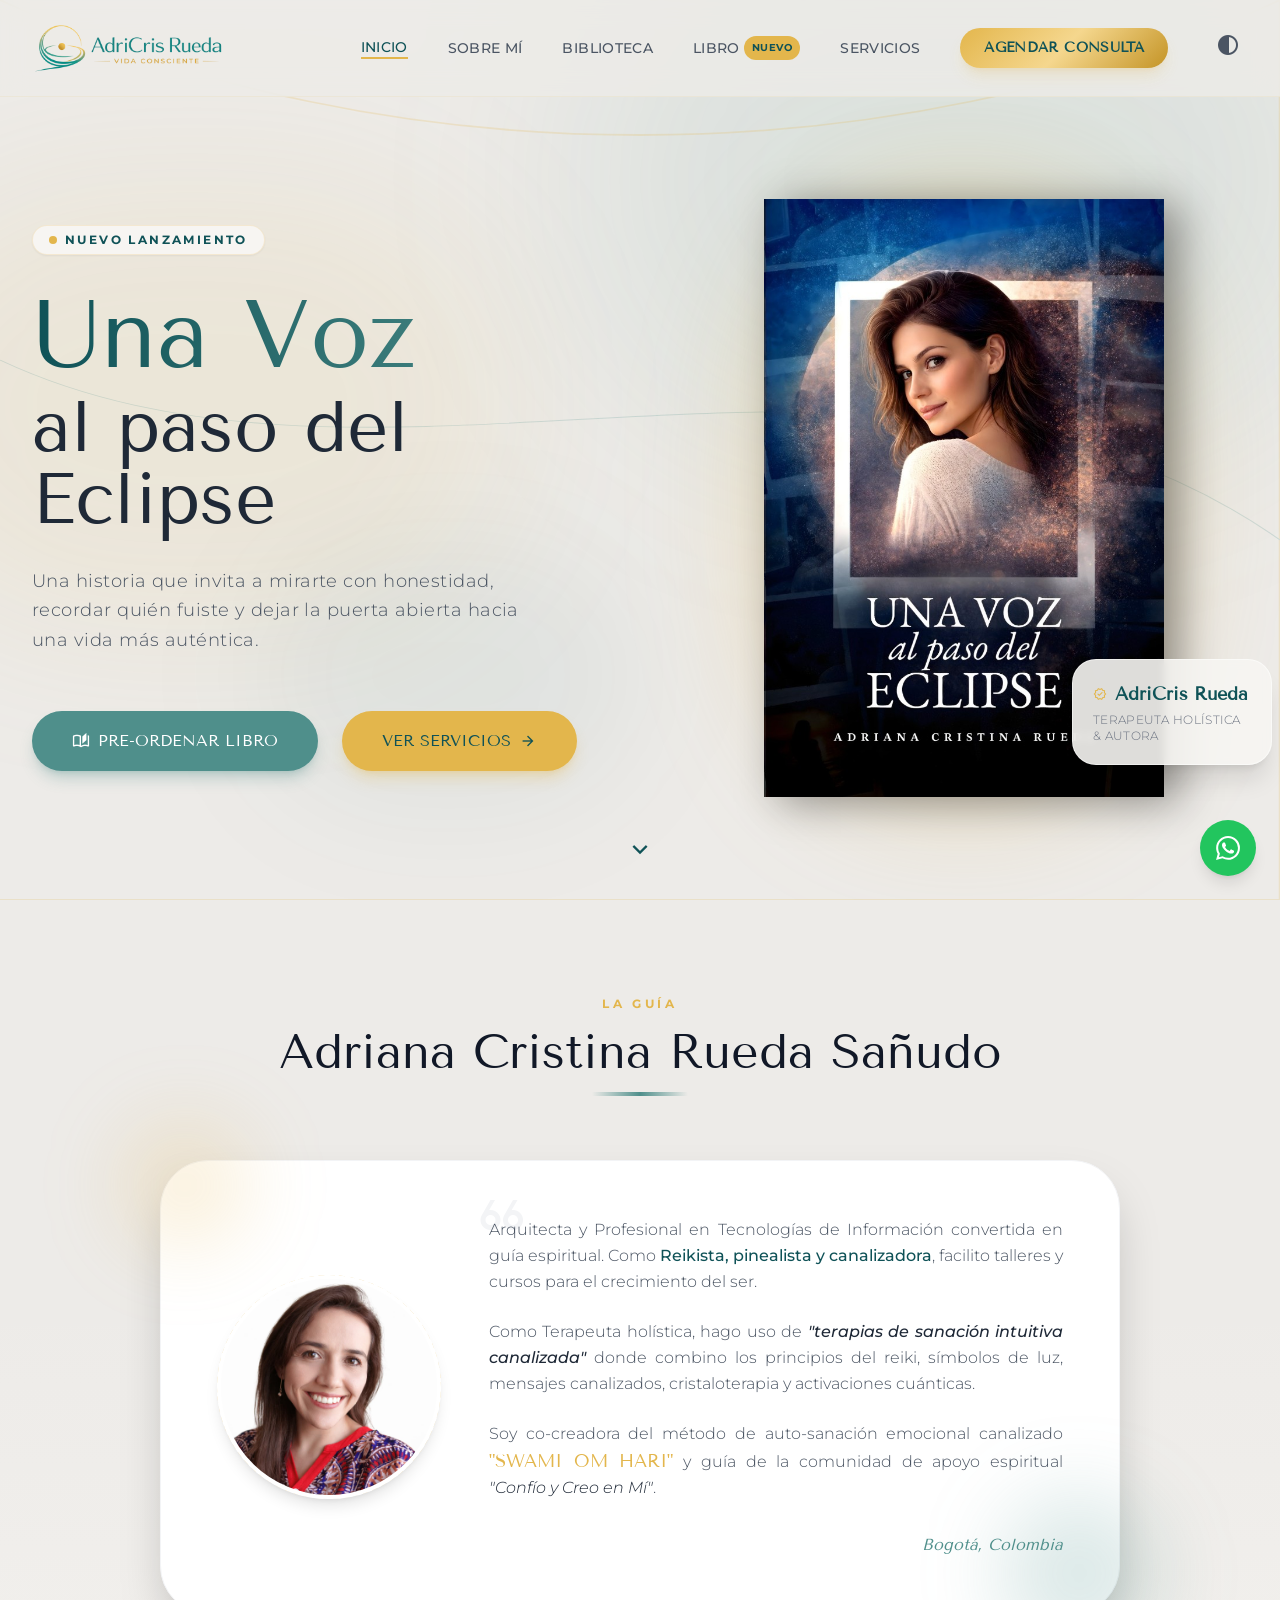
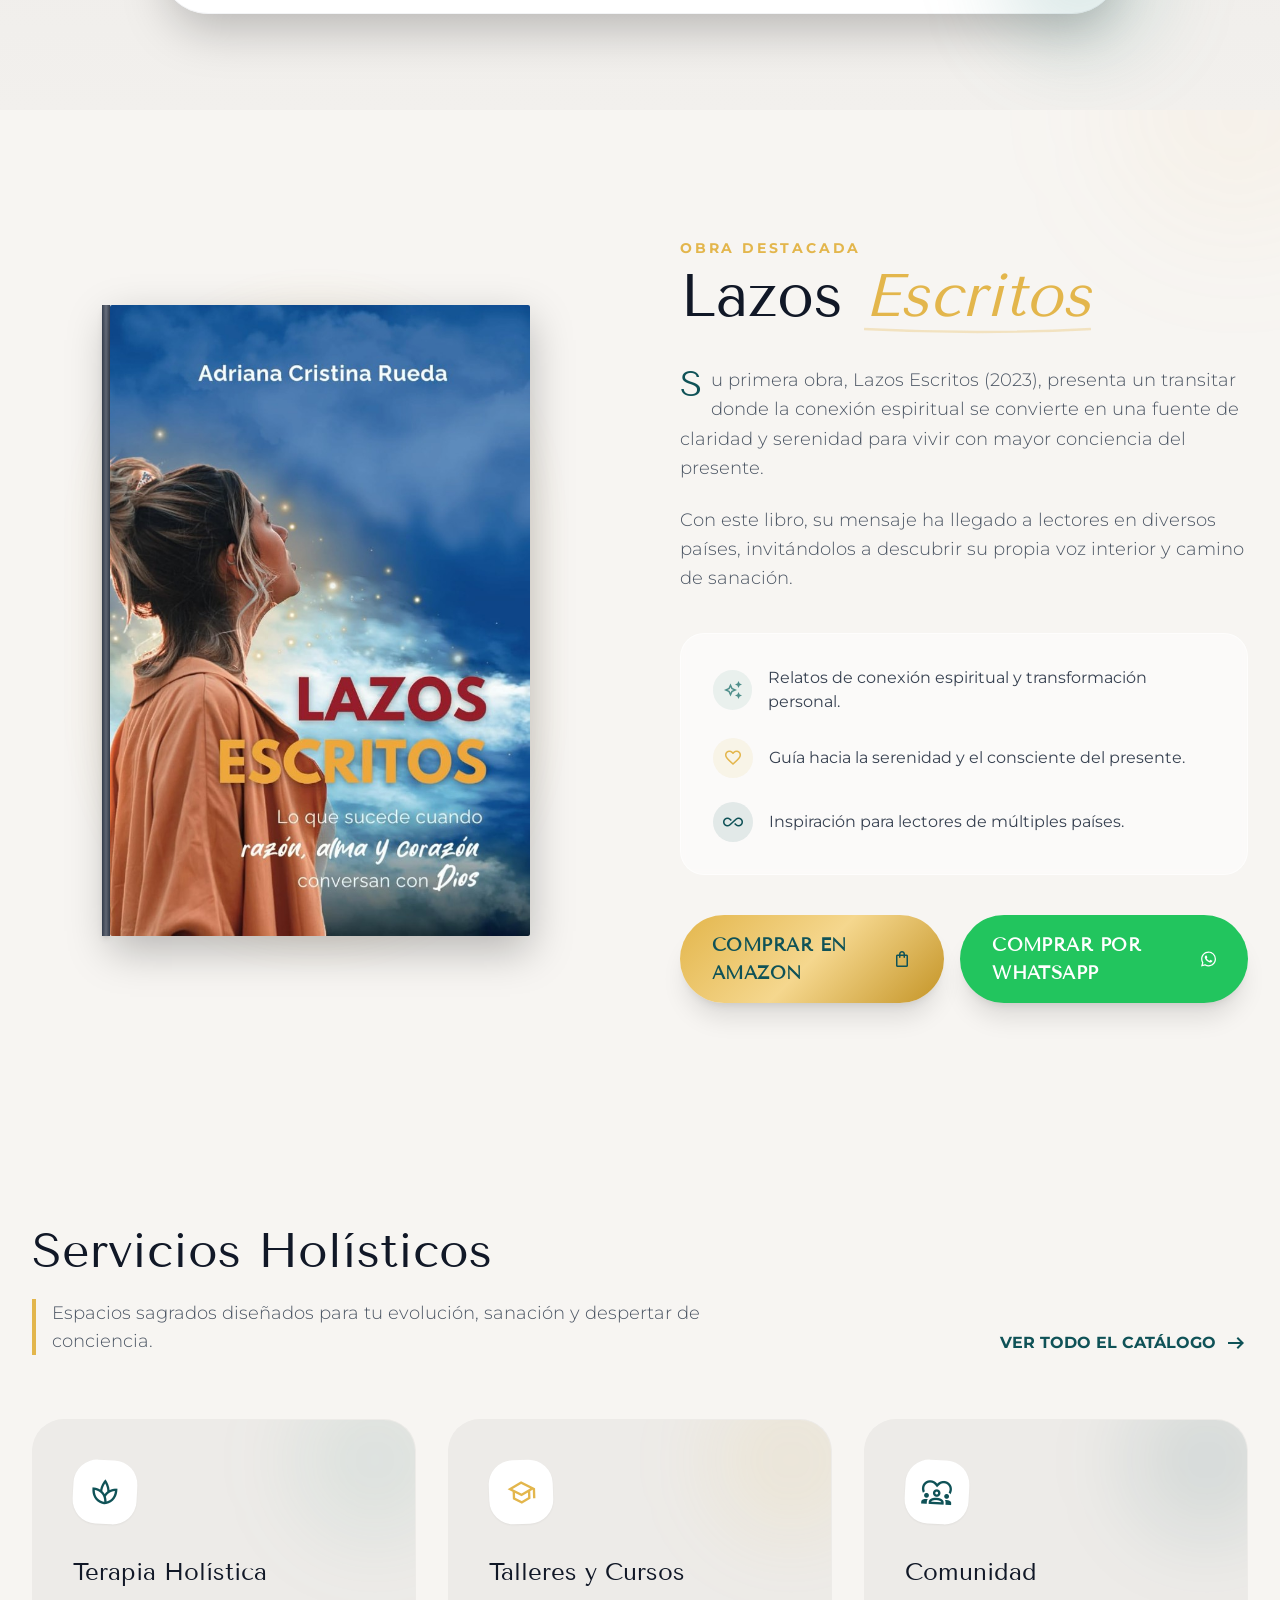
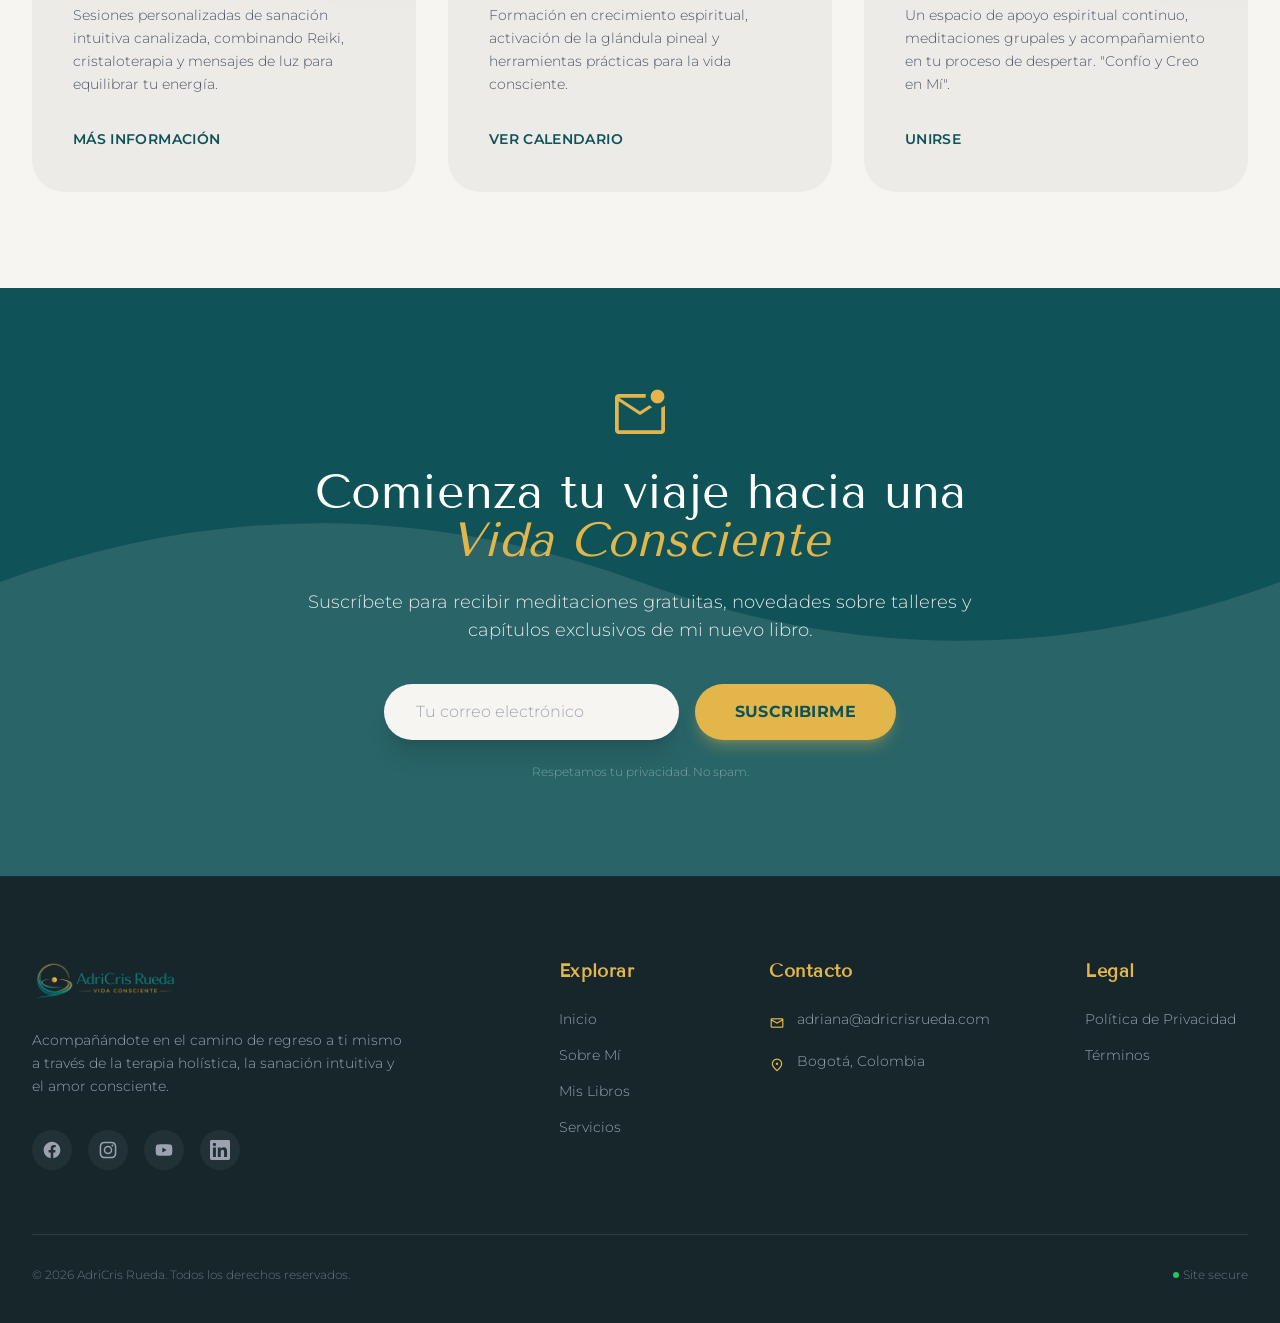
==== commit 7ea62101: "Build: Actualización automática desde código Astro" ====
--- a/index.html
+++ b/index.html
@@ -1,24 +1,24 @@
-<!DOCTYPE html><html lang="es" class="scroll-smooth"> <head><meta charset="UTF-8"><meta name="viewport" content="width=device-width, initial-scale=1.0"><meta name="description" content="AdriCris Rueda - Terapeuta Holística, Autora y Guía Espiritual. Descubre 'Lazos Escritos' y 'Una Voz al paso del Eclipse'."><meta name="generator" content="Astro v5.17.3"><title>AdriCris Rueda | Vida Consciente &amp; Una Voz al Paso del Eclipse</title><!-- Favicon --><link rel="icon" type="image/svg+xml" href="/favicon.svg"><!-- Google Fonts --><link rel="preconnect" href="https://fonts.googleapis.com"><link rel="preconnect" href="https://fonts.gstatic.com" crossorigin><link href="https://fonts.googleapis.com/css2?family=Tenor+Sans&family=Montserrat:wght@300;400;500;600&display=swap" rel="stylesheet"><!-- Material Symbols --><link href="https://fonts.googleapis.com/css2?family=Material+Symbols+Outlined:opsz,wght,FILL,GRAD@20..48,100..700,0..1,-50..200&display=swap" rel="stylesheet"><!-- Slot para head adicional --><link rel="stylesheet" href="/_astro/index.O9oKSyQw.css"></head> <body class="font-body bg-background-light dark:bg-background-dark text-gray-700 dark:text-gray-200 transition-colors duration-300 antialiased selection:bg-secondary selection:text-white"> <!-- Navigation --> <nav class="fixed w-full z-50 bg-background-light/80 dark:bg-background-dark/80 backdrop-blur-md border-b border-secondary/10 dark:border-gray-800 transition-colors duration-300"> <div class="max-w-7xl mx-auto px-4 sm:px-6 lg:px-8"> <div class="flex justify-between items-center h-24"> <!-- Logo --> <div class="flex-shrink-0 flex items-center"> <a href="/" class="flex items-center gap-3"> <img src="/images/logo-sin-fondo.png" alt="AdriCris Rueda" class="h-16 w-auto"> </a> </div> <!-- Desktop Nav --> <div class="hidden md:flex space-x-10 items-center"> <a href="/" class="text-gray-600 dark:text-gray-300 hover:text-primary dark:hover:text-secondary font-medium tracking-wide text-sm transition-all hover:-translate-y-0.5">INICIO</a> <a href="/sobre-mi" class="text-gray-600 dark:text-gray-300 hover:text-primary dark:hover:text-secondary font-medium tracking-wide text-sm transition-all hover:-translate-y-0.5">SOBRE MÍ</a> <a href="/libros" class="text-gray-600 dark:text-gray-300 hover:text-primary dark:hover:text-secondary font-medium tracking-wide text-sm transition-all hover:-translate-y-0.5">BIBLIOTECA</a> <a href="/libro" class="text-gray-600 dark:text-gray-300 hover:text-primary dark:hover:text-secondary font-medium tracking-wide text-sm transition-all hover:-translate-y-0.5 flex items-center gap-1">
+<!DOCTYPE html><html lang="es" class="scroll-smooth"> <head><!-- Google tag (gtag.js) --><script async src="https://www.googletagmanager.com/gtag/js?id=G-J08BEBZW01"></script><script type="module">const t=document.getElementById("mobile-menu-btn"),e=document.getElementById("mobile-menu");t?.addEventListener("click",()=>{e?.classList.toggle("hidden")});e?.querySelectorAll("a").forEach(n=>{n.addEventListener("click",()=>{e.classList.add("hidden")})});</script><meta charset="UTF-8"><meta name="viewport" content="width=device-width, initial-scale=1.0"><meta name="generator" content="Astro v5.17.3"><title>AdriCris Rueda | Terapeuta Holística, Autora &amp; Guía Espiritual</title><meta name="theme-color" content="#E3B64C"><meta name="apple-mobile-web-app-capable" content="yes"><meta name="apple-mobile-web-app-status-bar-style" content="default"><!-- Favicon --><link rel="icon" type="image/svg+xml" href="/favicon.svg"><!-- Preconnect fonts --><link rel="preconnect" href="https://fonts.googleapis.com"><link rel="preconnect" href="https://fonts.gstatic.com" crossorigin><!-- SEO + AEO (meta tags, Open Graph, Twitter Cards, AI Citations) --><!-- Canonical --><link rel="canonical" href="https://adricrisrueda.com/"><!-- Robots — optimizado para AI crawling --><meta name="robots" content="index, follow, max-image-preview:large, max-snippet:-1, max-video-preview:-1"><!-- Primary Meta Tags --><meta name="title" content="AdriCris Rueda | Terapeuta Holística, Autora &#38; Guía Espiritual"><meta name="description" content="Adriana Cristina Rueda Sañudo — Terapeuta Holística, Reikista, Pinealista y Autora. Descubre 'Una Voz al paso del Eclipse' y los servicios de sanación. Bogotá, Colombia."><meta name="keywords" content="terapeuta holística Bogotá, Reiki Colombia, sanación espiritual, Una Voz al paso del Eclipse, AdriCris Rueda, autora colombiana"><!-- Open Graph --><meta property="og:type" content="website"><meta property="og:title" content="AdriCris Rueda | Terapeuta Holística, Autora &#38; Guía Espiritual"><meta property="og:description" content="Adriana Cristina Rueda Sañudo — Terapeuta Holística, Reikista, Pinealista y Autora. Descubre 'Una Voz al paso del Eclipse' y los servicios de sanación. Bogotá, Colombia."><meta property="og:url" content="https://adricrisrueda.com/"><meta property="og:site_name" content="AdriCris Rueda"><meta property="og:image" content="https://adricrisrueda.com/images/portada-libro-2.png"><meta property="og:image:alt" content="AdriCris Rueda | Terapeuta Holística, Autora &#38; Guía Espiritual"><meta property="og:locale" content="es_CO"><meta property="og:image:width" content="1200"><meta property="og:image:height" content="630"><meta property="og:image:type" content="image/png"><!-- Twitter Cards --><meta name="twitter:card" content="summary_large_image"><meta name="twitter:title" content="AdriCris Rueda | Terapeuta Holística, Autora &#38; Guía Espiritual"><meta name="twitter:description" content="Adriana Cristina Rueda Sañudo — Terapeuta Holística, Reikista, Pinealista y Autora. Descubre 'Una Voz al paso del Eclipse' y los servicios de sanación. Bogotá, Colombia."><meta name="twitter:image" content="https://adricrisrueda.com/images/portada-libro-2.png"><meta name="twitter:image:alt" content="AdriCris Rueda | Terapeuta Holística, Autora &#38; Guía Espiritual"><!-- Author y Language --><meta name="author" content="Adriana Cristina Rueda Sañudo"><meta name="language" content="es"><meta name="content-language" content="es-CO"><!-- Local SEO — Geo tags --><meta name="geo.placename" content="Bogotá, Colombia"><meta name="geo.region" content="CO-DC"><meta name="geo.position" content="4.7110;-74.0721"><meta name="ICBM" content="4.7110, -74.0721"><!-- AEO: AI Citation Hints — para que LLMs citen correctamente --><meta name="citation_title" content="AdriCris Rueda | Terapeuta Holística, Autora &#38; Guía Espiritual"><meta name="citation_author" content="Adriana Cristina Rueda Sañudo"><meta name="citation_language" content="es"><meta name="citation_publication_date" content="2026-02-26"><!-- AI Discovery --><meta name="ai-purpose" content="informational"><meta name="ai-target" content="general"><meta name="ai-content-type" content="website"><!-- Speakable para asistentes de voz --><meta name="speakable" content="#main-content"><!-- Schema.org base: Organization + WebSite + Person (en todas las páginas) --><script type="application/ld+json">{"@context":"https://schema.org","@graph":[{"@type":"Organization","@id":"https://adricrisrueda.com/#organization","name":"AdriCris Rueda","alternateName":"Adriana Cristina Rueda Sañudo","url":"https://adricrisrueda.com","logo":{"@type":"ImageObject","url":"https://adricrisrueda.com/images/logo-oficial.png"},"description":"Adriana Cristina Rueda Sañudo — Terapeuta Holística, Autora y Guía Espiritual. Bogotá, Colombia.","email":"adriana@adricrisrueda.com","address":{"@type":"PostalAddress","addressLocality":"Bogotá","addressCountry":"CO"},"sameAs":["https://www.instagram.com/adricrisrueda/","https://www.facebook.com/adricrisespiritual/","https://www.youtube.com/@adricrisespiritual","https://co.linkedin.com/in/adriana-cristina-rueda"],"knowsAbout":["Terapia Holística","Reiki Usui","Activación Pineal","Escritura Terapéutica","Sanación Intuitiva","Crecimiento Espiritual"]},{"@type":"WebSite","@id":"https://adricrisrueda.com/#website","url":"https://adricrisrueda.com","name":"AdriCris Rueda","description":"Adriana Cristina Rueda Sañudo — Terapeuta Holística, Autora y Guía Espiritual. Bogotá, Colombia.","publisher":{"@id":"https://adricrisrueda.com/#organization"},"inLanguage":"es-CO"},{"@type":"Person","@id":"https://adricrisrueda.com/#person","name":"Adriana Cristina Rueda Sañudo","alternateName":"AdriCris Rueda","jobTitle":"Terapeuta Holística & Autora","description":"Reikista, Pinealista, Canalizadora y Autora. Ex-arquitecta reconvertida en guía espiritual. Creadora de la comunidad \"Confío y Creo en Mí\".","url":"https://adricrisrueda.com","image":"https://adricrisrueda.com/images/adriana-perfil.png","email":"adriana@adricrisrueda.com","address":{"@type":"PostalAddress","addressLocality":"Bogotá","addressCountry":"CO"},"knowsAbout":["Terapia Holística","Reiki Usui","Activación Pineal","Método Swami Om Hari","Escritura Terapéutica","Crecimiento Espiritual"],"sameAs":["https://www.instagram.com/adricrisrueda/","https://www.facebook.com/adricrisespiritual/","https://www.youtube.com/@adricrisespiritual","https://co.linkedin.com/in/adriana-cristina-rueda"]}]}</script><!-- Slot para schemas adicionales por página --><script type="application/ld+json">{"@context":"https://schema.org","@graph":[{"@type":"LocalBusiness","@id":"https://adricrisrueda.com/#localbusiness","name":"AdriCris Rueda","image":"https://adricrisrueda.com/images/logo-oficial.png","url":"https://adricrisrueda.com","email":"adriana@adricrisrueda.com","address":{"@type":"PostalAddress","addressLocality":"Bogotá","addressRegion":"Cundinamarca","addressCountry":"CO"},"geo":{"@type":"GeoCoordinates","latitude":"4.7110","longitude":"-74.0721"},"priceRange":"$$","currenciesAccepted":"COP"}]}</script><!-- Google Fonts --><link href="https://fonts.googleapis.com/css2?family=Tenor+Sans&family=Montserrat:wght@300;400;500;600&display=swap" rel="stylesheet"><!-- Material Symbols --><link href="https://fonts.googleapis.com/css2?family=Material+Symbols+Outlined:opsz,wght,FILL,GRAD@20..48,100..700,0..1,-50..200&display=swap" rel="stylesheet"><link rel="stylesheet" href="/_astro/index.B2EtTPIe.css"></head> <body class="font-body bg-background-light dark:bg-background-dark text-gray-700 dark:text-gray-200 transition-colors duration-300 antialiased selection:bg-secondary selection:text-white"> <!-- Navigation --> <nav class="fixed w-full z-50 bg-background-light/80 dark:bg-background-dark/80 backdrop-blur-md border-b border-secondary/10 dark:border-gray-800 transition-colors duration-300"> <div class="max-w-7xl mx-auto px-4 sm:px-6 lg:px-8"> <div class="flex justify-between items-center h-24"> <!-- Logo --> <div class="flex-shrink-0 flex items-center"> <a href="/" class="flex items-center gap-3"> <img src="/images/logo-sin-fondo.png" alt="Logo AdriCris Rueda — Terapeuta Holística y Autora" class="h-16 w-auto" loading="eager" fetchpriority="high" decoding="sync"> </a> </div> <!-- Desktop Nav --> <div class="hidden md:flex space-x-10 items-center"> <a href="/" class="text-gray-600 dark:text-gray-300 hover:text-primary dark:hover:text-secondary font-medium tracking-wide text-sm transition-all hover:-translate-y-0.5 border-b-2 border-secondary text-primary dark:text-secondary">INICIO</a> <a href="/sobre-mi" class="text-gray-600 dark:text-gray-300 hover:text-primary dark:hover:text-secondary font-medium tracking-wide text-sm transition-all hover:-translate-y-0.5 ">SOBRE MÍ</a> <a href="/libros" class="text-gray-600 dark:text-gray-300 hover:text-primary dark:hover:text-secondary font-medium tracking-wide text-sm transition-all hover:-translate-y-0.5 ">BIBLIOTECA</a> <a href="/libro" class="text-gray-600 dark:text-gray-300 hover:text-primary dark:hover:text-secondary font-medium tracking-wide text-sm transition-all hover:-translate-y-0.5 flex items-center gap-1 ">
 LIBRO
-<span class="px-2 py-0.5 bg-secondary text-primary text-[10px] font-bold uppercase tracking-wider rounded-full">Nuevo</span> </a> <a href="/servicios" class="text-gray-600 dark:text-gray-300 hover:text-primary dark:hover:text-secondary font-medium tracking-wide text-sm transition-all hover:-translate-y-0.5">SERVICIOS</a> <a href="https://wa.me/573132979675?text=Hola%2C%20me%20interesa%20agendar%20una%20consulta" target="_blank" rel="noopener noreferrer" class="gold-gradient hover:opacity-90 text-primary px-6 py-2.5 rounded-full font-display font-bold shadow-lg shadow-secondary/20 hover:shadow-secondary/40 transition-all transform hover:-translate-y-0.5 tracking-wide text-sm">
+<span class="px-2 py-0.5 bg-secondary text-primary text-[10px] font-bold uppercase tracking-wider rounded-full">Nuevo</span> </a> <a href="/servicios" class="text-gray-600 dark:text-gray-300 hover:text-primary dark:hover:text-secondary font-medium tracking-wide text-sm transition-all hover:-translate-y-0.5 ">SERVICIOS</a> <a href="https://wa.me/573132979675?text=Hola%2C%20me%20interesa%20agendar%20una%20consulta" target="_blank" rel="noopener noreferrer" class="gold-gradient hover:opacity-90 text-primary px-6 py-2.5 rounded-full font-display font-bold shadow-lg shadow-secondary/20 hover:shadow-secondary/40 transition-all transform hover:-translate-y-0.5 tracking-wide text-sm">
 AGENDAR CONSULTA
 </a> <button id="theme-toggle" class="p-2 rounded-full hover:bg-gray-200 dark:hover:bg-gray-700 transition-colors" aria-label="Toggle dark mode"> <span class="material-symbols-outlined text-gray-600 dark:text-gray-300">contrast</span> </button> </div> <!-- Mobile Menu Button --> <div class="md:hidden flex items-center"> <button id="theme-toggle-mobile" class="p-2 mr-2 rounded-full hover:bg-gray-200 dark:hover:bg-gray-700 transition-colors" aria-label="Toggle dark mode"> <span class="material-symbols-outlined text-gray-600 dark:text-gray-300">contrast</span> </button> <button id="mobile-menu-btn" class="text-gray-600 dark:text-gray-300 hover:text-primary p-2" aria-label="Menu"> <span class="material-symbols-outlined text-3xl">menu</span> </button> </div> </div> </div> <!-- Mobile Menu --> <div id="mobile-menu" class="hidden md:hidden bg-background-light dark:bg-background-dark border-t border-secondary/10 dark:border-gray-800"> <div class="px-4 py-4 space-y-3"> <a href="/" class="block py-2 text-gray-600 dark:text-gray-300 hover:text-primary dark:hover:text-secondary font-medium">INICIO</a> <a href="/sobre-mi" class="block py-2 text-gray-600 dark:text-gray-300 hover:text-primary dark:hover:text-secondary font-medium">SOBRE MÍ</a> <a href="/libros" class="block py-2 text-gray-600 dark:text-gray-300 hover:text-primary dark:hover:text-secondary font-medium">BIBLIOTECA</a> <a href="/libro" class="block py-2 text-gray-600 dark:text-gray-300 hover:text-primary dark:hover:text-secondary font-medium flex items-center gap-2">
 LIBRO
 <span class="px-2 py-0.5 bg-secondary text-primary text-[10px] font-bold uppercase tracking-wider rounded-full">Nuevo</span> </a> <a href="/servicios" class="block py-2 text-gray-600 dark:text-gray-300 hover:text-primary dark:hover:text-secondary font-medium">SERVICIOS</a> <a href="https://wa.me/573132979675?text=Hola%2C%20me%20interesa%20agendar%20una%20consulta" target="_blank" rel="noopener noreferrer" class="w-full gold-gradient text-primary px-6 py-3 rounded-full font-display font-bold shadow-lg mt-4 block text-center">
 AGENDAR CONSULTA
-</a> </div> </div> </nav> <!-- Main Content -->   <header id="inicio" class="relative min-h-screen flex items-center justify-center pt-24 overflow-hidden"> <!-- Background effects --> <div class="absolute inset-0 overflow-hidden pointer-events-none"> <div class="absolute -top-[10%] -right-[5%] w-[60%] h-[60%] bg-accent/10 dark:bg-accent/5 blur-[100px] rounded-full animate-blob"></div> <div class="absolute top-[20%] -left-[10%] w-[50%] h-[50%] bg-secondary/10 dark:bg-secondary/5 blur-[80px] rounded-full animate-blob animation-delay-2000"></div> <div class="absolute bottom-[10%] left-[20%] w-[30%] h-[30%] bg-primary/5 dark:bg-primary/10 blur-[60px] rounded-full animate-blob animation-delay-4000"></div> <svg class="absolute top-0 right-0 w-full h-full opacity-20 dark:opacity-10 z-0" preserveAspectRatio="none" viewBox="0 0 100 100"> <path class="text-secondary" d="M0 0 C 30 20 70 20 100 0 L 100 100 L 0 100" fill="none" stroke="currentColor" stroke-width="0.2"></path> <path class="text-accent" d="M0 40 C 30 60 70 30 100 60" fill="none" stroke="currentColor" stroke-width="0.1"></path> </svg> </div> <div class="max-w-7xl mx-auto px-4 sm:px-6 lg:px-8 relative z-10 w-full"> <div class="grid grid-cols-1 lg:grid-cols-2 gap-12 lg:gap-20 items-center"> <!-- Text Content --> <div class="order-2 lg:order-1 text-center lg:text-left space-y-8"> <div class="inline-flex items-center gap-2 py-1.5 px-4 rounded-full bg-surface-light border border-secondary/20 shadow-sm"> <span class="w-2 h-2 rounded-full bg-secondary animate-pulse"></span> <span class="text-primary dark:text-primary text-xs font-bold tracking-[0.2em] uppercase">Nuevo Lanzamiento</span> </div> <h1 class="font-display text-5xl md:text-7xl lg:text-8xl leading-[1.1]"> <span class="text-gradient block mb-1">Una Voz</span> <span class="text-gray-800 dark:text-gray-200 font-light text-4xl md:text-6xl lg:text-7xl block mt-2">al paso del Eclipse</span> </h1> <p class="text-lg text-gray-600 dark:text-gray-300 max-w-lg mx-auto lg:mx-0 font-light leading-relaxed tracking-wide">
+</a> </div> </div> </nav> <!-- Main Content -->    <header id="inicio" class="relative min-h-screen flex items-center justify-center pt-24 overflow-hidden"> <!-- Background effects --> <div class="absolute inset-0 overflow-hidden pointer-events-none"> <div class="absolute -top-[10%] -right-[5%] w-[60%] h-[60%] bg-accent/10 dark:bg-accent/5 blur-[100px] rounded-full animate-blob"></div> <div class="absolute top-[20%] -left-[10%] w-[50%] h-[50%] bg-secondary/10 dark:bg-secondary/5 blur-[80px] rounded-full animate-blob animation-delay-2000"></div> <div class="absolute bottom-[10%] left-[20%] w-[30%] h-[30%] bg-primary/5 dark:bg-primary/10 blur-[60px] rounded-full animate-blob animation-delay-4000"></div> <svg class="absolute top-0 right-0 w-full h-full opacity-20 dark:opacity-10 z-0" preserveAspectRatio="none" viewBox="0 0 100 100"> <path class="text-secondary" d="M0 0 C 30 20 70 20 100 0 L 100 100 L 0 100" fill="none" stroke="currentColor" stroke-width="0.2"></path> <path class="text-accent" d="M0 40 C 30 60 70 30 100 60" fill="none" stroke="currentColor" stroke-width="0.1"></path> </svg> </div> <div class="max-w-7xl mx-auto px-4 sm:px-6 lg:px-8 relative z-10 w-full"> <div class="grid grid-cols-1 lg:grid-cols-2 gap-12 lg:gap-20 items-center"> <!-- Text Content --> <div class="order-2 lg:order-1 text-center lg:text-left space-y-8"> <div class="inline-flex items-center gap-2 py-1.5 px-4 rounded-full bg-surface-light border border-secondary/20 shadow-sm"> <span class="w-2 h-2 rounded-full bg-secondary animate-pulse"></span> <span class="text-primary dark:text-primary text-xs font-bold tracking-[0.2em] uppercase">Nuevo Lanzamiento</span> </div> <h1 class="font-display text-5xl md:text-7xl lg:text-8xl leading-[1.1]"> <span class="text-gradient block mb-1">Una Voz</span> <span class="text-gray-800 dark:text-gray-200 font-light text-4xl md:text-6xl lg:text-7xl block mt-2">al paso del Eclipse</span> </h1> <p class="text-lg text-gray-600 dark:text-gray-300 max-w-lg mx-auto lg:mx-0 font-light leading-relaxed tracking-wide">
 Una historia que invita a mirarte con honestidad, recordar quién fuiste y dejar la puerta abierta hacia una vida más auténtica.
 </p> <div class="flex flex-col sm:flex-row gap-6 justify-center lg:justify-start pt-6"> <a href="/libro" class="group relative overflow-hidden bg-accent text-white px-10 py-4 rounded-full font-display transition-all transform hover:-translate-y-1 shadow-lg shadow-accent/30 hover:shadow-accent/50"> <span class="relative z-10 flex items-center justify-center gap-2"> <span class="material-symbols-outlined text-lg">auto_stories</span>
 PRE-ORDENAR LIBRO
 </span> </a> <a href="#servicios" class="group relative overflow-hidden bg-secondary text-primary px-10 py-4 rounded-full font-display transition-all transform hover:-translate-y-1 shadow-lg shadow-secondary/30 hover:shadow-secondary/50"> <span class="relative z-10 flex items-center justify-center gap-2">
 VER SERVICIOS
-<span class="material-symbols-outlined text-lg">arrow_forward</span> </span> <div class="absolute inset-0 bg-accent transform scale-x-0 group-hover:scale-x-100 transition-transform origin-left duration-500 ease-out"></div> </a> </div> </div> <!-- Image --> <div class="order-1 lg:order-2 relative flex justify-center items-start"> <div class="relative w-full h-full max-w-[400px] animate-float" style="perspective: 1000px;"> <div class="absolute inset-0 bg-secondary/30 blur-3xl rounded-[40%] animate-pulse"></div> <!-- Portada --> <div class="relative w-full h-full shadow-[15px_5px_40px_rgba(0,0,0,0.4)] transform rotate-y-2deg"> <img src="/images/portada-libro-2.png" alt="Una Voz al paso del Eclipse" class="w-full h-full object-contain"> </div> </div> <!-- Badge --> <div class="absolute -bottom-4 -right-2 md:bottom-8 md:-right-6 bg-surface-light/90 dark:bg-surface-dark/90 backdrop-blur-sm p-5 rounded-2xl shadow-xl border border-white/50 dark:border-gray-700 max-w-[200px] z-20 animate-float" style="animation-delay: 1s;"> <div class="flex items-center gap-2 mb-1"> <span class="material-symbols-outlined text-secondary text-sm">verified</span> <p class="font-display font-bold text-primary dark:text-accent text-lg">AdriCris Rueda</p> </div> <p class="text-xs text-gray-500 dark:text-gray-400 font-light tracking-wide uppercase">Terapeuta Holística & Autora</p> </div> </div> </div> </div> <!-- Scroll indicator --> <div class="absolute bottom-8 left-1/2 transform -translate-x-1/2"> <a href="#libro" class="flex flex-col items-center text-primary dark:text-accent/70 hover:text-secondary transition-colors group"> <span class="text-[0.6rem] uppercase tracking-widest mb-2 opacity-0 group-hover:opacity-100 transition-opacity">Descubre Más</span> <span class="material-symbols-outlined text-3xl animate-bounce">keyboard_arrow_down</span> </a> </div> </header>  <section id="sobre-mi" class="py-24 bg-background-light dark:bg-background-dark relative overflow-hidden"> <div class="absolute inset-0 z-0"> <div class="absolute bottom-0 left-0 w-full h-1/2 bg-gradient-to-t from-surface-light dark:from-surface-dark to-transparent opacity-50"></div> </div> <div class="max-w-5xl mx-auto px-4 sm:px-6 lg:px-8 relative z-10"> <div class="text-center mb-16"> <span class="text-secondary font-bold tracking-[0.3em] uppercase text-xs block mb-4">La Guía</span> <h2 class="font-display text-4xl md:text-5xl text-gray-900 dark:text-white mb-2">Adriana Cristina Rueda Sañudo</h2> <div class="w-24 h-1 bg-gradient-to-r from-transparent via-accent to-transparent mx-auto mt-4"></div> </div> <div class="relative bg-white dark:bg-surface-dark rounded-[3rem] p-8 md:p-14 shadow-2xl border border-gray-100 dark:border-gray-800"> <div class="absolute -top-10 -left-10 w-32 h-32 bg-secondary/20 rounded-full blur-2xl"></div> <div class="absolute -bottom-10 -right-10 w-40 h-40 bg-accent/20 rounded-full blur-2xl"></div> <div class="flex flex-col md:flex-row gap-12 items-center"> <!-- Profile Image --> <div class="w-40 h-40 md:w-56 md:h-56 flex-shrink-0 relative group"> <div class="absolute inset-0 rounded-full border-2 border-dashed border-secondary/50 animate-[spin_12s_linear_infinite]"></div> <div class="absolute inset-2 rounded-full border border-primary/20 animate-[spin_15s_linear_infinite_reverse]"></div> <div class="absolute inset-0 rounded-full bg-secondary/20 blur-xl opacity-0 group-hover:opacity-60 transition-opacity duration-500"></div> <img src="/images/adriana-perfil.png" alt="Adriana Cristina Rueda" class="w-full h-full object-cover rounded-full border-4 border-white dark:border-gray-700 relative z-10 shadow-lg"> </div> <!-- Bio Text --> <div class="text-gray-600 dark:text-gray-300 text-justify relative z-10 font-light"> <span class="material-symbols-outlined absolute -top-8 -left-4 text-6xl text-gray-100 dark:text-gray-800 -z-10 rotate-180">format_quote</span> <p class="mb-6 leading-relaxed">
+<span class="material-symbols-outlined text-lg">arrow_forward</span> </span> <div class="absolute inset-0 bg-accent transform scale-x-0 group-hover:scale-x-100 transition-transform origin-left duration-500 ease-out"></div> </a> </div> </div> <!-- Image --> <div class="order-1 lg:order-2 relative flex justify-center items-start"> <div class="relative w-full h-full max-w-[400px] animate-float" style="perspective: 1000px;"> <div class="absolute inset-0 bg-secondary/30 blur-3xl rounded-[40%] animate-pulse"></div> <!-- Portada --> <div class="relative w-full h-full shadow-[15px_5px_40px_rgba(0,0,0,0.4)] transform rotate-y-2deg"> <img src="/images/portada-libro-2.png" alt="Portada oficial del libro Una Voz al paso del Eclipse — Adriana Cristina Rueda Sañudo, Feria del Libro de Bogotá 2026" class="w-full h-full object-contain" loading="eager" fetchpriority="high" decoding="sync"> </div> </div> <!-- Badge --> <div class="absolute -bottom-4 -right-2 md:bottom-8 md:-right-6 bg-surface-light/90 dark:bg-surface-dark/90 backdrop-blur-sm p-5 rounded-2xl shadow-xl border border-white/50 dark:border-gray-700 max-w-[200px] z-20 animate-float" style="animation-delay: 1s;"> <div class="flex items-center gap-2 mb-1"> <span class="material-symbols-outlined text-secondary text-sm">verified</span> <p class="font-display font-bold text-primary dark:text-accent text-lg">AdriCris Rueda</p> </div> <p class="text-xs text-gray-500 dark:text-gray-400 font-light tracking-wide uppercase">Terapeuta Holística & Autora</p> </div> </div> </div> </div> <!-- Scroll indicator --> <div class="absolute bottom-8 left-1/2 transform -translate-x-1/2"> <a href="#libro" class="flex flex-col items-center text-primary dark:text-accent/70 hover:text-secondary transition-colors group"> <span class="text-[0.6rem] uppercase tracking-widest mb-2 opacity-0 group-hover:opacity-100 transition-opacity">Descubre Más</span> <span class="material-symbols-outlined text-3xl animate-bounce">keyboard_arrow_down</span> </a> </div> </header>  <section id="sobre-mi" class="py-24 bg-background-light dark:bg-background-dark relative overflow-hidden"> <div class="absolute inset-0 z-0"> <div class="absolute bottom-0 left-0 w-full h-1/2 bg-gradient-to-t from-surface-light dark:from-surface-dark to-transparent opacity-50"></div> </div> <div class="max-w-5xl mx-auto px-4 sm:px-6 lg:px-8 relative z-10"> <div class="text-center mb-16"> <span class="text-secondary font-bold tracking-[0.3em] uppercase text-xs block mb-4">La Guía</span> <h2 class="font-display text-4xl md:text-5xl text-gray-900 dark:text-white mb-2">Adriana Cristina Rueda Sañudo</h2> <div class="w-24 h-1 bg-gradient-to-r from-transparent via-accent to-transparent mx-auto mt-4"></div> </div> <div class="relative bg-white dark:bg-surface-dark rounded-[3rem] p-8 md:p-14 shadow-2xl border border-gray-100 dark:border-gray-800"> <div class="absolute -top-10 -left-10 w-32 h-32 bg-secondary/20 rounded-full blur-2xl"></div> <div class="absolute -bottom-10 -right-10 w-40 h-40 bg-accent/20 rounded-full blur-2xl"></div> <div class="flex flex-col md:flex-row gap-12 items-center"> <!-- Profile Image --> <div class="w-40 h-40 md:w-56 md:h-56 flex-shrink-0 relative group"> <div class="absolute inset-0 rounded-full border-2 border-dashed border-secondary/50 animate-[spin_12s_linear_infinite]"></div> <div class="absolute inset-2 rounded-full border border-primary/20 animate-[spin_15s_linear_infinite_reverse]"></div> <div class="absolute inset-0 rounded-full bg-secondary/20 blur-xl opacity-0 group-hover:opacity-60 transition-opacity duration-500"></div> <img src="/images/adriana-perfil.png" alt="Adriana Cristina Rueda Sañudo — Terapeuta Holística, Autora y Guía Espiritual, Bogotá Colombia" class="w-full h-full object-cover rounded-full border-4 border-white dark:border-gray-700 relative z-10 shadow-lg" loading="lazy" decoding="async"> </div> <!-- Bio Text --> <div class="text-gray-600 dark:text-gray-300 text-justify relative z-10 font-light"> <span class="material-symbols-outlined absolute -top-8 -left-4 text-6xl text-gray-100 dark:text-gray-800 -z-10 rotate-180">format_quote</span> <p class="mb-6 leading-relaxed">
 Arquitecta y Profesional en Tecnologías de Información convertida en guía espiritual. Como <strong class="text-primary dark:text-accent font-medium">Reikista, pinealista y canalizadora</strong>, facilito talleres y cursos para el crecimiento del ser.
 </p> <p class="mb-6 leading-relaxed">
 Como Terapeuta holística, hago uso de <em class="text-gray-800 dark:text-gray-200 font-medium">"terapias de sanación intuitiva canalizada"</em> donde combino los principios del reiki, símbolos de luz, mensajes canalizados, cristaloterapia y activaciones cuánticas.
 </p> <p class="leading-relaxed">
 Soy co-creadora del método de auto-sanación emocional canalizado <strong class="text-secondary font-display text-lg">"SWAMI OM HARI"</strong> y guía de la comunidad de apoyo espiritual <em class="text-gray-800 dark:text-gray-200">"Confío y Creo en Mí"</em>.
-</p> <div class="mt-8 flex justify-end"> <span class="font-display italic text-accent">Bogotá, Colombia</span> </div> </div> </div> </div> </div> </section>  <section id="libro" class="py-32 bg-surface-light dark:bg-surface-dark transition-colors duration-300 relative overflow-hidden"> <div class="absolute top-0 right-0 w-64 h-64 bg-secondary/5 rounded-full blur-3xl -translate-y-1/2 translate-x-1/3"></div> <div class="max-w-7xl mx-auto px-4 sm:px-6 lg:px-8 relative z-10"> <div class="flex flex-col lg:flex-row items-center gap-20"> <!-- Book Image --> <div class="w-full lg:w-1/2 flex justify-center"> <div class="relative group cursor-pointer perspective-1000" style="perspective: 1000px;"> <div class="absolute inset-0 bg-secondary/20 blur-xl rounded-full opacity-40"></div> <!-- Libro --> <div class="relative transform transition-transform duration-500 group-hover:rotate-y-6 group-hover:scale-105 z-10"> <div class="flex items-stretch"> <!-- Lomo del libro --> <div class="w-2 bg-gradient-to-r from-gray-700 via-gray-500 to-gray-700 shadow-md"></div> <!-- Portada --> <div class="relative shadow-[0_15px_40px_rgba(0,0,0,0.25)]"> <img src="/images/lazos-escritos.png" alt="Portada del libro Lazos Escritos" class="w-[320px] md:w-[420px] h-auto object-contain rounded-sm"> </div> </div> </div> </div> </div> <!-- Book Content --> <div class="w-full lg:w-1/2 space-y-10"> <div> <span class="text-secondary text-sm font-bold tracking-[0.2em] uppercase mb-2 block">Obra Destacada</span> <h2 class="font-display text-5xl md:text-6xl text-gray-900 dark:text-white leading-tight">
+</p> <div class="mt-8 flex justify-end"> <span class="font-display italic text-accent">Bogotá, Colombia</span> </div> </div> </div> </div> </div> </section>  <section id="libro" class="py-32 bg-surface-light dark:bg-surface-dark transition-colors duration-300 relative overflow-hidden"> <div class="absolute top-0 right-0 w-64 h-64 bg-secondary/5 rounded-full blur-3xl -translate-y-1/2 translate-x-1/3"></div> <div class="max-w-7xl mx-auto px-4 sm:px-6 lg:px-8 relative z-10"> <div class="flex flex-col lg:flex-row items-center gap-20"> <!-- Book Image --> <div class="w-full lg:w-1/2 flex justify-center"> <div class="relative group cursor-pointer perspective-1000" style="perspective: 1000px;"> <div class="absolute inset-0 bg-secondary/20 blur-xl rounded-full opacity-40"></div> <!-- Libro --> <div class="relative transform transition-transform duration-500 group-hover:rotate-y-6 group-hover:scale-105 z-10"> <div class="flex items-stretch"> <!-- Lomo del libro --> <div class="w-2 bg-gradient-to-r from-gray-700 via-gray-500 to-gray-700 shadow-md"></div> <!-- Portada --> <div class="relative shadow-[0_15px_40px_rgba(0,0,0,0.25)]"> <img src="/images/lazos-escritos.png" alt="Portada de Lazos Escritos — primera antología de Adriana Cristina Rueda Sañudo, 2023" class="w-[320px] md:w-[420px] h-auto object-contain rounded-sm" loading="lazy" decoding="async"> </div> </div> </div> </div> </div> <!-- Book Content --> <div class="w-full lg:w-1/2 space-y-10"> <div> <span class="text-secondary text-sm font-bold tracking-[0.2em] uppercase mb-2 block">Obra Destacada</span> <h2 class="font-display text-5xl md:text-6xl text-gray-900 dark:text-white leading-tight">
 Lazos <span class="text-secondary italic font-normal relative">Escritos
 <svg class="absolute w-full h-3 -bottom-1 left-0 text-secondary/30" preserveAspectRatio="none" viewBox="0 0 100 10"> <path d="M0 5 Q 50 10 100 5" fill="none" stroke="currentColor" stroke-width="2"></path> </svg> </span> </h2> </div> <div class="prose dark:prose-invert text-gray-600 dark:text-gray-300 font-light"> <p class="text-lg leading-relaxed"> <span class="text-4xl float-left mr-2 font-display text-primary dark:text-accent leading-none">S</span>
 u primera obra, Lazos Escritos (2023), presenta un transitar donde la conexión espiritual se convierte en una fuente de claridad y serenidad para vivir con mayor conciencia del presente.
@@ -48,9 +48,9 @@
 Suscríbete para recibir meditaciones gratuitas, novedades sobre talleres y capítulos exclusivos de mi nuevo libro.
 </p> <form class="flex flex-col sm:flex-row gap-4 justify-center max-w-lg mx-auto relative" onsubmit="event.preventDefault(); alert('¡Gracias por suscribirte!');"> <input type="email" placeholder="Tu correo electrónico" class="w-full px-8 py-4 rounded-full text-gray-900 bg-surface-light focus:ring-2 focus:ring-secondary focus:outline-none border-none shadow-xl font-light placeholder-gray-400" required> <button type="submit" class="bg-secondary text-primary font-bold px-10 py-4 rounded-full hover:bg-white hover:text-primary transition-colors shadow-lg shadow-secondary/30 whitespace-nowrap tracking-wide">
 SUSCRIBIRME
-</button> </form> <p class="text-xs text-white/40 mt-6 font-light">Respetamos tu privacidad. No spam.</p> </div> </section>  <!-- Footer --> <footer class="bg-surface-dark text-white pt-20 pb-10 border-t border-gray-800"> <div class="max-w-7xl mx-auto px-4 sm:px-6 lg:px-8"> <div class="grid grid-cols-1 md:grid-cols-2 lg:grid-cols-12 gap-12 mb-16"> <!-- Brand --> <div class="lg:col-span-4"> <div class="flex items-center gap-3 mb-6"> <img src="/images/logo-sin-fondo.png" alt="AdriCris Rueda" class="h-12 w-auto"> </div> <p class="text-gray-400 text-sm font-light leading-relaxed mb-8 max-w-sm">
+</button> </form> <p class="text-xs text-white/40 mt-6 font-light">Respetamos tu privacidad. No spam.</p> </div> </section>  <!-- Footer --> <footer class="bg-surface-dark text-white pt-20 pb-10 border-t border-gray-800"> <div class="max-w-7xl mx-auto px-4 sm:px-6 lg:px-8"> <div class="grid grid-cols-1 md:grid-cols-2 lg:grid-cols-12 gap-12 mb-16"> <!-- Brand --> <div class="lg:col-span-4"> <div class="flex items-center gap-3 mb-6"> <img src="/images/logo-sin-fondo.png" alt="Logo AdriCris Rueda" class="h-12 w-auto" loading="lazy" decoding="async"> </div> <p class="text-gray-400 text-sm font-light leading-relaxed mb-8 max-w-sm">
 Acompañándote en el camino de regreso a ti mismo a través de la terapia holística, la sanación intuitiva y el amor consciente.
-</p> <div class="flex space-x-4"> <a href="#" class="w-10 h-10 rounded-full bg-white/5 flex items-center justify-center text-gray-400 hover:text-secondary hover:bg-white/10 transition-all"> <span class="font-bold text-xs">FB</span> </a> <a href="#" class="w-10 h-10 rounded-full bg-white/5 flex items-center justify-center text-gray-400 hover:text-secondary hover:bg-white/10 transition-all"> <span class="font-bold text-xs">IG</span> </a> <a href="#" class="w-10 h-10 rounded-full bg-white/5 flex items-center justify-center text-gray-400 hover:text-secondary hover:bg-white/10 transition-all"> <span class="font-bold text-xs">YT</span> </a> </div> </div> <!-- Explore --> <div class="lg:col-span-2 lg:col-start-6"> <h4 class="font-display font-bold text-lg mb-6 text-secondary tracking-wide">Explorar</h4> <ul class="space-y-4 text-sm text-gray-400 font-light"> <li><a href="/" class="hover:text-white hover:translate-x-1 inline-block transition-all">Inicio</a></li> <li><a href="/sobre-mi" class="hover:text-white hover:translate-x-1 inline-block transition-all">Sobre Mí</a></li> <li><a href="#libro" class="hover:text-white hover:translate-x-1 inline-block transition-all">Mis Libros</a></li> <li><a href="/servicios" class="hover:text-white hover:translate-x-1 inline-block transition-all">Servicios</a></li> </ul> </div> <!-- Contact --> <div class="lg:col-span-3"> <h4 class="font-display font-bold text-lg mb-6 text-secondary tracking-wide">Contacto</h4> <ul class="space-y-4 text-sm text-gray-400 font-light"> <li class="flex items-start gap-3"> <span class="material-symbols-outlined text-secondary text-base mt-0.5">mail</span> <span class="hover:text-white transition-colors cursor-pointer">adriana@adricrisrueda.com</span> </li> <li class="flex items-start gap-3"> <span class="material-symbols-outlined text-secondary text-base mt-0.5">location_on</span> <span>Bogotá, Colombia</span> </li> </ul> </div> <!-- Legal --> <div class="lg:col-span-2"> <h4 class="font-display font-bold text-lg mb-6 text-secondary tracking-wide">Legal</h4> <ul class="space-y-4 text-sm text-gray-400 font-light"> <li><a href="#" class="hover:text-white hover:translate-x-1 inline-block transition-all">Política de Privacidad</a></li> <li><a href="#" class="hover:text-white hover:translate-x-1 inline-block transition-all">Términos</a></li> </ul> </div> </div> <!-- Bottom --> <div class="border-t border-white/10 pt-8 flex flex-col md:flex-row justify-between items-center text-xs text-gray-500 font-light"> <p>© 2026 AdriCris Rueda. Todos los derechos reservados.</p> <div class="mt-4 md:mt-0 flex gap-4"> <span class="flex items-center gap-1"><span class="w-1.5 h-1.5 rounded-full bg-green-500"></span> Site secure</span> </div> </div> </div> </footer> <!-- Floating WhatsApp Button --> <a href="https://wa.me/573132979675" target="_blank" rel="noopener noreferrer" class="fixed bottom-6 right-6 z-50 bg-green-500 hover:bg-green-600 text-white p-4 rounded-full shadow-lg hover:shadow-xl transition-all transform hover:scale-110 animate-pulse" aria-label="Contactar por WhatsApp"> <svg class="w-6 h-6" fill="currentColor" viewBox="0 0 24 24"> <path d="M17.472 14.382c-.297-.149-1.758-.867-2.03-.967-.273-.099-.471-.148-.67.15-.197.297-.767.966-.94 1.164-.173.199-.347.223-.644.075-.297-.15-1.255-.463-2.39-1.475-.883-.788-1.48-1.761-1.653-2.059-.173-.297-.018-.458.13-.606.134-.133.298-.347.446-.52.149-.174.198-.298.298-.497.099-.198.05-.371-.025-.52-.075-.149-.669-1.612-.916-2.207-.242-.579-.487-.5-.669-.51-.173-.008-.371-.01-.57-.01-.198 0-.52.074-.792.372-.272.297-1.04 1.016-1.04 2.479 0 1.462 1.065 2.875 1.213 3.074.149.198 2.096 3.2 5.077 4.487.709.306 1.262.489 1.694.625.712.227 1.36.195 1.871.118.571-.085 1.758-.719 2.006-1.413.248-.694.248-1.289.173-1.413-.074-.124-.272-.198-.57-.347m-5.421 7.403h-.004a9.87 9.87 0 01-5.031-1.378l-.361-.214-3.741.982.998-3.648-.235-.374a9.86 9.86 0 01-1.51-5.26c.001-5.45 4.436-9.884 9.888-9.884 2.64 0 5.122 1.03 6.988 2.898a9.825 9.825 0 012.893 6.994c-.003 5.45-4.437 9.884-9.885 9.884m8.413-18.297A11.815 11.815 0 0012.05 0C5.495 0 .16 5.335.157 11.892c0 2.096.547 4.142 1.588 5.945L.057 24l6.305-1.654a11.882 11.882 0 005.683 1.448h.005c6.554 0 11.89-5.335 11.893-11.893a11.821 11.821 0 00-3.48-8.413z"></path> </svg> </a> <!-- Scripts --> <script type="module">const l=document.querySelectorAll("#theme-toggle, #theme-toggle-mobile");l.forEach(e=>{e?.addEventListener("click",()=>{document.documentElement.classList.toggle("dark"),localStorage.setItem("theme",document.documentElement.classList.contains("dark")?"dark":"light")})});(localStorage.getItem("theme")==="dark"||!localStorage.getItem("theme")&&window.matchMedia("(prefers-color-scheme: dark)").matches)&&document.documentElement.classList.add("dark");const o=document.getElementById("mobile-menu-btn"),t=document.getElementById("mobile-menu");o?.addEventListener("click",()=>{t?.classList.toggle("hidden")});t?.querySelectorAll("a").forEach(e=>{e.addEventListener("click",()=>{t.classList.add("hidden")})});</script> </body> </html> <!-- Schema.org Person --> <script type="application/ld+json">
+</p> <div class="flex space-x-4"> <a href="https://www.facebook.com/adricrisespiritual/" target="_blank" rel="noopener noreferrer" class="w-10 h-10 rounded-full bg-white/5 flex items-center justify-center text-gray-400 hover:text-secondary hover:bg-white/10 transition-all" aria-label="Facebook"> <svg class="w-5 h-5" fill="currentColor" viewBox="0 0 24 24" aria-hidden="true"> <path fill-rule="evenodd" d="M22 12c0-5.523-4.477-10-10-10S2 6.477 2 12c0 4.991 3.657 9.128 8.438 9.878v-6.987h-2.54V12h2.54V9.797c0-2.506 1.492-3.89 3.777-3.89 1.094 0 2.238.195 2.238.195v2.46h-1.26c-1.243 0-1.63.771-1.63 1.562V12h2.773l-.443 2.89h-2.33v6.988C18.343 21.128 22 16.991 22 12z" clip-rule="evenodd"></path> </svg> </a> <a href="https://www.instagram.com/adricrisrueda/" target="_blank" rel="noopener noreferrer" class="w-10 h-10 rounded-full bg-white/5 flex items-center justify-center text-gray-400 hover:text-secondary hover:bg-white/10 transition-all" aria-label="Instagram"> <svg class="w-5 h-5" fill="currentColor" viewBox="0 0 24 24" aria-hidden="true"> <path fill-rule="evenodd" d="M12.315 2c2.43 0 2.784.013 3.808.06 1.064.049 1.791.218 2.427.465a4.902 4.902 0 011.772 1.153 4.902 4.902 0 011.153 1.772c.247.636.416 1.363.465 2.427.048 1.067.06 1.407.06 4.123v.08c0 2.643-.012 2.987-.06 4.043-.049 1.064-.218 1.791-.465 2.427a4.902 4.902 0 01-1.153 1.772 4.902 4.902 0 01-1.772 1.153c-.636.247-1.363.416-2.427.465-1.067.048-1.407.06-4.123.06h-.08c-2.643 0-2.987-.012-4.043-.06-1.064-.049-1.791-.218-2.427-.465a4.902 4.902 0 01-1.772-1.153 4.902 4.902 0 01-1.153-1.772c-.247-.636-.416-1.363-.465-2.427-.047-1.024-.06-1.379-.06-3.808v-.63c0-2.43.013-2.784.06-3.808.049-1.064.218-1.791.465-2.427a4.902 4.902 0 011.153-1.772A4.902 4.902 0 015.468 2.53c.636-.247 1.363-.416 2.427-.465C8.901 2.013 9.256 2 11.685 2h.63zm-.081 1.802h-.468c-2.456 0-2.784.011-3.807.058-.975.045-1.504.207-1.857.344-.467.182-.8.398-1.15.748-.35.35-.566.683-.748 1.15-.137.353-.3.882-.344 1.857-.047 1.023-.058 1.351-.058 3.807v.468c0 2.456.011 2.784.058 3.807.045.975.207 1.504.344 1.857.182.466.399.8.748 1.15.35.35.683.566 1.15.748.353.137.882.3 1.857.344 1.054.048 1.37.058 4.041.058h.08c2.597 0 2.917-.01 3.96-.058.976-.045 1.505-.207 1.858-.344.466-.182.8-.398 1.15-.748.35-.35.566-.683.748-1.15.137-.353.3-.882.344-1.857.048-1.055.058-1.37.058-4.041v-.08c0-2.597-.01-2.917-.058-3.96-.045-.976-.207-1.505-.344-1.858a3.097 3.097 0 00-.748-1.15 3.098 3.098 0 00-1.15-.748c-.353-.137-.882-.3-1.857-.344-1.023-.047-1.351-.058-3.807-.058zM12 6.865a5.135 5.135 0 110 10.27 5.135 5.135 0 010-10.27zm0 1.802a3.333 3.333 0 100 6.666 3.333 3.333 0 000-6.666zm5.338-3.205a1.2 1.2 0 110 2.4 1.2 1.2 0 010-2.4z" clip-rule="evenodd"></path> </svg> </a> <a href="https://www.youtube.com/@adricrisespiritual" target="_blank" rel="noopener noreferrer" class="w-10 h-10 rounded-full bg-white/5 flex items-center justify-center text-gray-400 hover:text-secondary hover:bg-white/10 transition-all" aria-label="YouTube"> <svg class="w-5 h-5" fill="currentColor" viewBox="0 0 24 24" aria-hidden="true"> <path fill-rule="evenodd" d="M19.812 5.418c.861.23 1.538.907 1.768 1.768C21.998 8.746 22 12 22 12s0 3.255-.418 4.814a2.504 2.504 0 0 1-1.768 1.768c-1.56.419-7.814.419-7.814.419s-6.255 0-7.814-.419a2.505 2.505 0 0 1-1.768-1.768C2 15.255 2 12 2 12s0-3.255.417-4.814a2.507 2.507 0 0 1 1.768-1.768C5.744 5 11.998 5 11.998 5s6.255 0 7.814.418ZM15.194 12 10 15V9l5.194 3Z" clip-rule="evenodd"></path> </svg> </a> <a href="https://co.linkedin.com/in/adriana-cristina-rueda" target="_blank" rel="noopener noreferrer" class="w-10 h-10 rounded-full bg-white/5 flex items-center justify-center text-gray-400 hover:text-secondary hover:bg-white/10 transition-all" aria-label="LinkedIn"> <svg class="w-5 h-5" fill="currentColor" viewBox="0 0 24 24" aria-hidden="true"> <path fill-rule="evenodd" d="M20.447 20.452h-3.554v-5.569c0-1.328-.027-3.037-1.852-3.037-1.853 0-2.136 1.445-2.136 2.939v5.667H9.351V9h3.414v1.561h.046c.477-.9 1.637-1.85 3.37-1.85 3.601 0 4.267 2.37 4.267 5.455v6.286zM5.337 7.433a2.062 2.062 0 01-2.063-2.065 2.064 2.064 0 112.063 2.065zm1.782 13.019H3.555V9h3.564v11.452zM22.225 0H1.771C.792 0 0 .774 0 1.729v20.542C0 23.227.792 24 1.771 24h20.451C23.2 24 24 23.227 24 22.271V1.729C24 .774 23.2 0 22.222 0h.003z" clip-rule="evenodd"></path> </svg> </a> </div> </div> <!-- Explore --> <div class="lg:col-span-2 lg:col-start-6"> <h4 class="font-display font-bold text-lg mb-6 text-secondary tracking-wide">Explorar</h4> <ul class="space-y-4 text-sm text-gray-400 font-light"> <li><a href="/" class="hover:text-white hover:translate-x-1 inline-block transition-all">Inicio</a></li> <li><a href="/sobre-mi" class="hover:text-white hover:translate-x-1 inline-block transition-all">Sobre Mí</a></li> <li><a href="#libro" class="hover:text-white hover:translate-x-1 inline-block transition-all">Mis Libros</a></li> <li><a href="/servicios" class="hover:text-white hover:translate-x-1 inline-block transition-all">Servicios</a></li> </ul> </div> <!-- Contact --> <div class="lg:col-span-3"> <h4 class="font-display font-bold text-lg mb-6 text-secondary tracking-wide">Contacto</h4> <ul class="space-y-4 text-sm text-gray-400 font-light"> <li class="flex items-start gap-3"> <span class="material-symbols-outlined text-secondary text-base mt-0.5">mail</span> <span class="hover:text-white transition-colors cursor-pointer">adriana@adricrisrueda.com</span> </li> <li class="flex items-start gap-3"> <span class="material-symbols-outlined text-secondary text-base mt-0.5">location_on</span> <span>Bogotá, Colombia</span> </li> </ul> </div> <!-- Legal --> <div class="lg:col-span-2"> <h4 class="font-display font-bold text-lg mb-6 text-secondary tracking-wide">Legal</h4> <ul class="space-y-4 text-sm text-gray-400 font-light"> <li><a href="#" class="hover:text-white hover:translate-x-1 inline-block transition-all">Política de Privacidad</a></li> <li><a href="#" class="hover:text-white hover:translate-x-1 inline-block transition-all">Términos</a></li> </ul> </div> </div> <!-- Bottom --> <div class="border-t border-white/10 pt-8 flex flex-col md:flex-row justify-between items-center text-xs text-gray-500 font-light"> <p>© 2026 AdriCris Rueda. Todos los derechos reservados.</p> <div class="mt-4 md:mt-0 flex gap-4"> <span class="flex items-center gap-1"><span class="w-1.5 h-1.5 rounded-full bg-green-500"></span> Site secure</span> </div> </div> </div> </footer> <!-- Floating WhatsApp Button --> <a href="https://wa.me/573132979675" target="_blank" rel="noopener noreferrer" class="fixed bottom-6 right-6 z-50 bg-green-500 hover:bg-green-600 text-white p-4 rounded-full shadow-lg hover:shadow-xl transition-all transform hover:scale-110 animate-pulse" aria-label="Contactar por WhatsApp"> <svg class="w-6 h-6" fill="currentColor" viewBox="0 0 24 24"> <path d="M17.472 14.382c-.297-.149-1.758-.867-2.03-.967-.273-.099-.471-.148-.67.15-.197.297-.767.966-.94 1.164-.173.199-.347.223-.644.075-.297-.15-1.255-.463-2.39-1.475-.883-.788-1.48-1.761-1.653-2.059-.173-.297-.018-.458.13-.606.134-.133.298-.347.446-.52.149-.174.198-.298.298-.497.099-.198.05-.371-.025-.52-.075-.149-.669-1.612-.916-2.207-.242-.579-.487-.5-.669-.51-.173-.008-.371-.01-.57-.01-.198 0-.52.074-.792.372-.272.297-1.04 1.016-1.04 2.479 0 1.462 1.065 2.875 1.213 3.074.149.198 2.096 3.2 5.077 4.487.709.306 1.262.489 1.694.625.712.227 1.36.195 1.871.118.571-.085 1.758-.719 2.006-1.413.248-.694.248-1.289.173-1.413-.074-.124-.272-.198-.57-.347m-5.421 7.403h-.004a9.87 9.87 0 01-5.031-1.378l-.361-.214-3.741.982.998-3.648-.235-.374a9.86 9.86 0 01-1.51-5.26c.001-5.45 4.436-9.884 9.888-9.884 2.64 0 5.122 1.03 6.988 2.898a9.825 9.825 0 012.893 6.994c-.003 5.45-4.437 9.884-9.885 9.884m8.413-18.297A11.815 11.815 0 0012.05 0C5.495 0 .16 5.335.157 11.892c0 2.096.547 4.142 1.588 5.945L.057 24l6.305-1.654a11.882 11.882 0 005.683 1.448h.005c6.554 0 11.89-5.335 11.893-11.893a11.821 11.821 0 00-3.48-8.413z"></path> </svg> </a> <!-- Scripts --> <script type="module">window.dataLayer=window.dataLayer||[];function a(){dataLayer.push(arguments)}a("js",new Date);a("config","G-J08BEBZW01");</script> </body> </html> <!-- Schema.org Person --> <script type="application/ld+json">
 {
   "@context": "https://schema.org",
   "@type": "Person",
@@ -68,6 +68,11 @@
     "addressLocality": "Bogotá",
     "addressCountry": "CO"
   },
-  "sameAs": []
+  "sameAs": [
+    "https://www.instagram.com/adricrisrueda/",
+    "https://www.facebook.com/adricrisespiritual/",
+    "https://www.youtube.com/@adricrisespiritual",
+    "https://co.linkedin.com/in/adriana-cristina-rueda"
+  ]
 }
 </script>
--- a/_astro/index.B2EtTPIe.css
+++ b/_astro/index.B2EtTPIe.css
@@ -0,0 +1 @@
+@import"https://fonts.googleapis.com/css2?family=Tenor+Sans&family=Montserrat:wght@300;400;500;600&display=swap";*,:before,:after{--tw-border-spacing-x: 0;--tw-border-spacing-y: 0;--tw-translate-x: 0;--tw-translate-y: 0;--tw-rotate: 0;--tw-skew-x: 0;--tw-skew-y: 0;--tw-scale-x: 1;--tw-scale-y: 1;--tw-pan-x: ;--tw-pan-y: ;--tw-pinch-zoom: ;--tw-scroll-snap-strictness: proximity;--tw-gradient-from-position: ;--tw-gradient-via-position: ;--tw-gradient-to-position: ;--tw-ordinal: ;--tw-slashed-zero: ;--tw-numeric-figure: ;--tw-numeric-spacing: ;--tw-numeric-fraction: ;--tw-ring-inset: ;--tw-ring-offset-width: 0px;--tw-ring-offset-color: #fff;--tw-ring-color: rgb(59 130 246 / .5);--tw-ring-offset-shadow: 0 0 #0000;--tw-ring-shadow: 0 0 #0000;--tw-shadow: 0 0 #0000;--tw-shadow-colored: 0 0 #0000;--tw-blur: ;--tw-brightness: ;--tw-contrast: ;--tw-grayscale: ;--tw-hue-rotate: ;--tw-invert: ;--tw-saturate: ;--tw-sepia: ;--tw-drop-shadow: ;--tw-backdrop-blur: ;--tw-backdrop-brightness: ;--tw-backdrop-contrast: ;--tw-backdrop-grayscale: ;--tw-backdrop-hue-rotate: ;--tw-backdrop-invert: ;--tw-backdrop-opacity: ;--tw-backdrop-saturate: ;--tw-backdrop-sepia: ;--tw-contain-size: ;--tw-contain-layout: ;--tw-contain-paint: ;--tw-contain-style: }::backdrop{--tw-border-spacing-x: 0;--tw-border-spacing-y: 0;--tw-translate-x: 0;--tw-translate-y: 0;--tw-rotate: 0;--tw-skew-x: 0;--tw-skew-y: 0;--tw-scale-x: 1;--tw-scale-y: 1;--tw-pan-x: ;--tw-pan-y: ;--tw-pinch-zoom: ;--tw-scroll-snap-strictness: proximity;--tw-gradient-from-position: ;--tw-gradient-via-position: ;--tw-gradient-to-position: ;--tw-ordinal: ;--tw-slashed-zero: ;--tw-numeric-figure: ;--tw-numeric-spacing: ;--tw-numeric-fraction: ;--tw-ring-inset: ;--tw-ring-offset-width: 0px;--tw-ring-offset-color: #fff;--tw-ring-color: rgb(59 130 246 / .5);--tw-ring-offset-shadow: 0 0 #0000;--tw-ring-shadow: 0 0 #0000;--tw-shadow: 0 0 #0000;--tw-shadow-colored: 0 0 #0000;--tw-blur: ;--tw-brightness: ;--tw-contrast: ;--tw-grayscale: ;--tw-hue-rotate: ;--tw-invert: ;--tw-saturate: ;--tw-sepia: ;--tw-drop-shadow: ;--tw-backdrop-blur: ;--tw-backdrop-brightness: ;--tw-backdrop-contrast: ;--tw-backdrop-grayscale: ;--tw-backdrop-hue-rotate: ;--tw-backdrop-invert: ;--tw-backdrop-opacity: ;--tw-backdrop-saturate: ;--tw-backdrop-sepia: ;--tw-contain-size: ;--tw-contain-layout: ;--tw-contain-paint: ;--tw-contain-style: }*,:before,:after{box-sizing:border-box;border-width:0;border-style:solid;border-color:#e5e7eb}:before,:after{--tw-content: ""}html,:host{line-height:1.5;-webkit-text-size-adjust:100%;-moz-tab-size:4;-o-tab-size:4;tab-size:4;font-family:ui-sans-serif,system-ui,sans-serif,"Apple Color Emoji","Segoe UI Emoji",Segoe UI Symbol,"Noto Color Emoji";font-feature-settings:normal;font-variation-settings:normal;-webkit-tap-highlight-color:transparent}body{margin:0;line-height:inherit}hr{height:0;color:inherit;border-top-width:1px}abbr:where([title]){-webkit-text-decoration:underline dotted;text-decoration:underline dotted}h1,h2,h3,h4,h5,h6{font-size:inherit;font-weight:inherit}a{color:inherit;text-decoration:inherit}b,strong{font-weight:bolder}code,kbd,samp,pre{font-family:ui-monospace,SFMono-Regular,Menlo,Monaco,Consolas,Liberation Mono,Courier New,monospace;font-feature-settings:normal;font-variation-settings:normal;font-size:1em}small{font-size:80%}sub,sup{font-size:75%;line-height:0;position:relative;vertical-align:baseline}sub{bottom:-.25em}sup{top:-.5em}table{text-indent:0;border-color:inherit;border-collapse:collapse}button,input,optgroup,select,textarea{font-family:inherit;font-feature-settings:inherit;font-variation-settings:inherit;font-size:100%;font-weight:inherit;line-height:inherit;letter-spacing:inherit;color:inherit;margin:0;padding:0}button,select{text-transform:none}button,input:where([type=button]),input:where([type=reset]),input:where([type=submit]){-webkit-appearance:button;background-color:transparent;background-image:none}:-moz-focusring{outline:auto}:-moz-ui-invalid{box-shadow:none}progress{vertical-align:baseline}::-webkit-inner-spin-button,::-webkit-outer-spin-button{height:auto}[type=search]{-webkit-appearance:textfield;outline-offset:-2px}::-webkit-search-decoration{-webkit-appearance:none}::-webkit-file-upload-button{-webkit-appearance:button;font:inherit}summary{display:list-item}blockquote,dl,dd,h1,h2,h3,h4,h5,h6,hr,figure,p,pre{margin:0}fieldset{margin:0;padding:0}legend{padding:0}ol,ul,menu{list-style:none;margin:0;padding:0}dialog{padding:0}textarea{resize:vertical}input::-moz-placeholder,textarea::-moz-placeholder{opacity:1;color:#9ca3af}input::placeholder,textarea::placeholder{opacity:1;color:#9ca3af}button,[role=button]{cursor:pointer}:disabled{cursor:default}img,svg,video,canvas,audio,iframe,embed,object{display:block;vertical-align:middle}img,video{max-width:100%;height:auto}[hidden]:where(:not([hidden=until-found])){display:none}html{scroll-behavior:smooth}body{font-family:Montserrat,sans-serif;-webkit-font-smoothing:antialiased;-moz-osx-font-smoothing:grayscale}.prose{color:var(--tw-prose-body);max-width:65ch}.prose :where(p):not(:where([class~=not-prose],[class~=not-prose] *)){margin-top:1.25em;margin-bottom:1.25em}.prose :where([class~=lead]):not(:where([class~=not-prose],[class~=not-prose] *)){color:var(--tw-prose-lead);font-size:1.25em;line-height:1.6;margin-top:1.2em;margin-bottom:1.2em}.prose :where(a):not(:where([class~=not-prose],[class~=not-prose] *)){color:var(--tw-prose-links);text-decoration:underline;font-weight:500}.prose :where(strong):not(:where([class~=not-prose],[class~=not-prose] *)){color:var(--tw-prose-bold);font-weight:600}.prose :where(a strong):not(:where([class~=not-prose],[class~=not-prose] *)){color:inherit}.prose :where(blockquote strong):not(:where([class~=not-prose],[class~=not-prose] *)){color:inherit}.prose :where(thead th strong):not(:where([class~=not-prose],[class~=not-prose] *)){color:inherit}.prose :where(ol):not(:where([class~=not-prose],[class~=not-prose] *)){list-style-type:decimal;margin-top:1.25em;margin-bottom:1.25em;padding-inline-start:1.625em}.prose :where(ol[type=A]):not(:where([class~=not-prose],[class~=not-prose] *)){list-style-type:upper-alpha}.prose :where(ol[type=a]):not(:where([class~=not-prose],[class~=not-prose] *)){list-style-type:lower-alpha}.prose :where(ol[type=A s]):not(:where([class~=not-prose],[class~=not-prose] *)){list-style-type:upper-alpha}.prose :where(ol[type=a s]):not(:where([class~=not-prose],[class~=not-prose] *)){list-style-type:lower-alpha}.prose :where(ol[type=I]):not(:where([class~=not-prose],[class~=not-prose] *)){list-style-type:upper-roman}.prose :where(ol[type=i]):not(:where([class~=not-prose],[class~=not-prose] *)){list-style-type:lower-roman}.prose :where(ol[type=I s]):not(:where([class~=not-prose],[class~=not-prose] *)){list-style-type:upper-roman}.prose :where(ol[type=i s]):not(:where([class~=not-prose],[class~=not-prose] *)){list-style-type:lower-roman}.prose :where(ol[type="1"]):not(:where([class~=not-prose],[class~=not-prose] *)){list-style-type:decimal}.prose :where(ul):not(:where([class~=not-prose],[class~=not-prose] *)){list-style-type:disc;margin-top:1.25em;margin-bottom:1.25em;padding-inline-start:1.625em}.prose :where(ol>li):not(:where([class~=not-prose],[class~=not-prose] *))::marker{font-weight:400;color:var(--tw-prose-counters)}.prose :where(ul>li):not(:where([class~=not-prose],[class~=not-prose] *))::marker{color:var(--tw-prose-bullets)}.prose :where(dt):not(:where([class~=not-prose],[class~=not-prose] *)){color:var(--tw-prose-headings);font-weight:600;margin-top:1.25em}.prose :where(hr):not(:where([class~=not-prose],[class~=not-prose] *)){border-color:var(--tw-prose-hr);border-top-width:1px;margin-top:3em;margin-bottom:3em}.prose :where(blockquote):not(:where([class~=not-prose],[class~=not-prose] *)){font-weight:500;font-style:italic;color:var(--tw-prose-quotes);border-inline-start-width:.25rem;border-inline-start-color:var(--tw-prose-quote-borders);quotes:"“""”""‘""’";margin-top:1.6em;margin-bottom:1.6em;padding-inline-start:1em}.prose :where(blockquote p:first-of-type):not(:where([class~=not-prose],[class~=not-prose] *)):before{content:open-quote}.prose :where(blockquote p:last-of-type):not(:where([class~=not-prose],[class~=not-prose] *)):after{content:close-quote}.prose :where(h1):not(:where([class~=not-prose],[class~=not-prose] *)){color:var(--tw-prose-headings);font-weight:800;font-size:2.25em;margin-top:0;margin-bottom:.8888889em;line-height:1.1111111}.prose :where(h1 strong):not(:where([class~=not-prose],[class~=not-prose] *)){font-weight:900;color:inherit}.prose :where(h2):not(:where([class~=not-prose],[class~=not-prose] *)){color:var(--tw-prose-headings);font-weight:700;font-size:1.5em;margin-top:2em;margin-bottom:1em;line-height:1.3333333}.prose :where(h2 strong):not(:where([class~=not-prose],[class~=not-prose] *)){font-weight:800;color:inherit}.prose :where(h3):not(:where([class~=not-prose],[class~=not-prose] *)){color:var(--tw-prose-headings);font-weight:600;font-size:1.25em;margin-top:1.6em;margin-bottom:.6em;line-height:1.6}.prose :where(h3 strong):not(:where([class~=not-prose],[class~=not-prose] *)){font-weight:700;color:inherit}.prose :where(h4):not(:where([class~=not-prose],[class~=not-prose] *)){color:var(--tw-prose-headings);font-weight:600;margin-top:1.5em;margin-bottom:.5em;line-height:1.5}.prose :where(h4 strong):not(:where([class~=not-prose],[class~=not-prose] *)){font-weight:700;color:inherit}.prose :where(img):not(:where([class~=not-prose],[class~=not-prose] *)){margin-top:2em;margin-bottom:2em}.prose :where(picture):not(:where([class~=not-prose],[class~=not-prose] *)){display:block;margin-top:2em;margin-bottom:2em}.prose :where(video):not(:where([class~=not-prose],[class~=not-prose] *)){margin-top:2em;margin-bottom:2em}.prose :where(kbd):not(:where([class~=not-prose],[class~=not-prose] *)){font-weight:500;font-family:inherit;color:var(--tw-prose-kbd);box-shadow:0 0 0 1px var(--tw-prose-kbd-shadows),0 3px 0 var(--tw-prose-kbd-shadows);font-size:.875em;border-radius:.3125rem;padding-top:.1875em;padding-inline-end:.375em;padding-bottom:.1875em;padding-inline-start:.375em}.prose :where(code):not(:where([class~=not-prose],[class~=not-prose] *)){color:var(--tw-prose-code);font-weight:600;font-size:.875em}.prose :where(code):not(:where([class~=not-prose],[class~=not-prose] *)):before{content:"`"}.prose :where(code):not(:where([class~=not-prose],[class~=not-prose] *)):after{content:"`"}.prose :where(a code):not(:where([class~=not-prose],[class~=not-prose] *)){color:inherit}.prose :where(h1 code):not(:where([class~=not-prose],[class~=not-prose] *)){color:inherit}.prose :where(h2 code):not(:where([class~=not-prose],[class~=not-prose] *)){color:inherit;font-size:.875em}.prose :where(h3 code):not(:where([class~=not-prose],[class~=not-prose] *)){color:inherit;font-size:.9em}.prose :where(h4 code):not(:where([class~=not-prose],[class~=not-prose] *)){color:inherit}.prose :where(blockquote code):not(:where([class~=not-prose],[class~=not-prose] *)){color:inherit}.prose :where(thead th code):not(:where([class~=not-prose],[class~=not-prose] *)){color:inherit}.prose :where(pre):not(:where([class~=not-prose],[class~=not-prose] *)){color:var(--tw-prose-pre-code);background-color:var(--tw-prose-pre-bg);overflow-x:auto;font-weight:400;font-size:.875em;line-height:1.7142857;margin-top:1.7142857em;margin-bottom:1.7142857em;border-radius:.375rem;padding-top:.8571429em;padding-inline-end:1.1428571em;padding-bottom:.8571429em;padding-inline-start:1.1428571em}.prose :where(pre code):not(:where([class~=not-prose],[class~=not-prose] *)){background-color:transparent;border-width:0;border-radius:0;padding:0;font-weight:inherit;color:inherit;font-size:inherit;font-family:inherit;line-height:inherit}.prose :where(pre code):not(:where([class~=not-prose],[class~=not-prose] *)):before{content:none}.prose :where(pre code):not(:where([class~=not-prose],[class~=not-prose] *)):after{content:none}.prose :where(table):not(:where([class~=not-prose],[class~=not-prose] *)){width:100%;table-layout:auto;margin-top:2em;margin-bottom:2em;font-size:.875em;line-height:1.7142857}.prose :where(thead):not(:where([class~=not-prose],[class~=not-prose] *)){border-bottom-width:1px;border-bottom-color:var(--tw-prose-th-borders)}.prose :where(thead th):not(:where([class~=not-prose],[class~=not-prose] *)){color:var(--tw-prose-headings);font-weight:600;vertical-align:bottom;padding-inline-end:.5714286em;padding-bottom:.5714286em;padding-inline-start:.5714286em}.prose :where(tbody tr):not(:where([class~=not-prose],[class~=not-prose] *)){border-bottom-width:1px;border-bottom-color:var(--tw-prose-td-borders)}.prose :where(tbody tr:last-child):not(:where([class~=not-prose],[class~=not-prose] *)){border-bottom-width:0}.prose :where(tbody td):not(:where([class~=not-prose],[class~=not-prose] *)){vertical-align:baseline}.prose :where(tfoot):not(:where([class~=not-prose],[class~=not-prose] *)){border-top-width:1px;border-top-color:var(--tw-prose-th-borders)}.prose :where(tfoot td):not(:where([class~=not-prose],[class~=not-prose] *)){vertical-align:top}.prose :where(th,td):not(:where([class~=not-prose],[class~=not-prose] *)){text-align:start}.prose :where(figure>*):not(:where([class~=not-prose],[class~=not-prose] *)){margin-top:0;margin-bottom:0}.prose :where(figcaption):not(:where([class~=not-prose],[class~=not-prose] *)){color:var(--tw-prose-captions);font-size:.875em;line-height:1.4285714;margin-top:.8571429em}.prose{--tw-prose-body: #374151;--tw-prose-headings: #111827;--tw-prose-lead: #4b5563;--tw-prose-links: #111827;--tw-prose-bold: #111827;--tw-prose-counters: #6b7280;--tw-prose-bullets: #d1d5db;--tw-prose-hr: #e5e7eb;--tw-prose-quotes: #111827;--tw-prose-quote-borders: #e5e7eb;--tw-prose-captions: #6b7280;--tw-prose-kbd: #111827;--tw-prose-kbd-shadows: rgb(17 24 39 / 10%);--tw-prose-code: #111827;--tw-prose-pre-code: #e5e7eb;--tw-prose-pre-bg: #1f2937;--tw-prose-th-borders: #d1d5db;--tw-prose-td-borders: #e5e7eb;--tw-prose-invert-body: #d1d5db;--tw-prose-invert-headings: #fff;--tw-prose-invert-lead: #9ca3af;--tw-prose-invert-links: #fff;--tw-prose-invert-bold: #fff;--tw-prose-invert-counters: #9ca3af;--tw-prose-invert-bullets: #4b5563;--tw-prose-invert-hr: #374151;--tw-prose-invert-quotes: #f3f4f6;--tw-prose-invert-quote-borders: #374151;--tw-prose-invert-captions: #9ca3af;--tw-prose-invert-kbd: #fff;--tw-prose-invert-kbd-shadows: rgb(255 255 255 / 10%);--tw-prose-invert-code: #fff;--tw-prose-invert-pre-code: #d1d5db;--tw-prose-invert-pre-bg: rgb(0 0 0 / 50%);--tw-prose-invert-th-borders: #4b5563;--tw-prose-invert-td-borders: #374151;font-size:1rem;line-height:1.75}.prose :where(picture>img):not(:where([class~=not-prose],[class~=not-prose] *)){margin-top:0;margin-bottom:0}.prose :where(li):not(:where([class~=not-prose],[class~=not-prose] *)){margin-top:.5em;margin-bottom:.5em}.prose :where(ol>li):not(:where([class~=not-prose],[class~=not-prose] *)){padding-inline-start:.375em}.prose :where(ul>li):not(:where([class~=not-prose],[class~=not-prose] *)){padding-inline-start:.375em}.prose :where(.prose>ul>li p):not(:where([class~=not-prose],[class~=not-prose] *)){margin-top:.75em;margin-bottom:.75em}.prose :where(.prose>ul>li>p:first-child):not(:where([class~=not-prose],[class~=not-prose] *)){margin-top:1.25em}.prose :where(.prose>ul>li>p:last-child):not(:where([class~=not-prose],[class~=not-prose] *)){margin-bottom:1.25em}.prose :where(.prose>ol>li>p:first-child):not(:where([class~=not-prose],[class~=not-prose] *)){margin-top:1.25em}.prose :where(.prose>ol>li>p:last-child):not(:where([class~=not-prose],[class~=not-prose] *)){margin-bottom:1.25em}.prose :where(ul ul,ul ol,ol ul,ol ol):not(:where([class~=not-prose],[class~=not-prose] *)){margin-top:.75em;margin-bottom:.75em}.prose :where(dl):not(:where([class~=not-prose],[class~=not-prose] *)){margin-top:1.25em;margin-bottom:1.25em}.prose :where(dd):not(:where([class~=not-prose],[class~=not-prose] *)){margin-top:.5em;padding-inline-start:1.625em}.prose :where(hr+*):not(:where([class~=not-prose],[class~=not-prose] *)){margin-top:0}.prose :where(h2+*):not(:where([class~=not-prose],[class~=not-prose] *)){margin-top:0}.prose :where(h3+*):not(:where([class~=not-prose],[class~=not-prose] *)){margin-top:0}.prose :where(h4+*):not(:where([class~=not-prose],[class~=not-prose] *)){margin-top:0}.prose :where(thead th:first-child):not(:where([class~=not-prose],[class~=not-prose] *)){padding-inline-start:0}.prose :where(thead th:last-child):not(:where([class~=not-prose],[class~=not-prose] *)){padding-inline-end:0}.prose :where(tbody td,tfoot td):not(:where([class~=not-prose],[class~=not-prose] *)){padding-top:.5714286em;padding-inline-end:.5714286em;padding-bottom:.5714286em;padding-inline-start:.5714286em}.prose :where(tbody td:first-child,tfoot td:first-child):not(:where([class~=not-prose],[class~=not-prose] *)){padding-inline-start:0}.prose :where(tbody td:last-child,tfoot td:last-child):not(:where([class~=not-prose],[class~=not-prose] *)){padding-inline-end:0}.prose :where(figure):not(:where([class~=not-prose],[class~=not-prose] *)){margin-top:2em;margin-bottom:2em}.prose :where(.prose>:first-child):not(:where([class~=not-prose],[class~=not-prose] *)){margin-top:0}.prose :where(.prose>:last-child):not(:where([class~=not-prose],[class~=not-prose] *)){margin-bottom:0}.prose-lg{font-size:1.125rem;line-height:1.7777778}.prose-lg :where(p):not(:where([class~=not-prose],[class~=not-prose] *)){margin-top:1.3333333em;margin-bottom:1.3333333em}.prose-lg :where([class~=lead]):not(:where([class~=not-prose],[class~=not-prose] *)){font-size:1.2222222em;line-height:1.4545455;margin-top:1.0909091em;margin-bottom:1.0909091em}.prose-lg :where(blockquote):not(:where([class~=not-prose],[class~=not-prose] *)){margin-top:1.6666667em;margin-bottom:1.6666667em;padding-inline-start:1em}.prose-lg :where(h1):not(:where([class~=not-prose],[class~=not-prose] *)){font-size:2.6666667em;margin-top:0;margin-bottom:.8333333em;line-height:1}.prose-lg :where(h2):not(:where([class~=not-prose],[class~=not-prose] *)){font-size:1.6666667em;margin-top:1.8666667em;margin-bottom:1.0666667em;line-height:1.3333333}.prose-lg :where(h3):not(:where([class~=not-prose],[class~=not-prose] *)){font-size:1.3333333em;margin-top:1.6666667em;margin-bottom:.6666667em;line-height:1.5}.prose-lg :where(h4):not(:where([class~=not-prose],[class~=not-prose] *)){margin-top:1.7777778em;margin-bottom:.4444444em;line-height:1.5555556}.prose-lg :where(img):not(:where([class~=not-prose],[class~=not-prose] *)){margin-top:1.7777778em;margin-bottom:1.7777778em}.prose-lg :where(picture):not(:where([class~=not-prose],[class~=not-prose] *)){margin-top:1.7777778em;margin-bottom:1.7777778em}.prose-lg :where(picture>img):not(:where([class~=not-prose],[class~=not-prose] *)){margin-top:0;margin-bottom:0}.prose-lg :where(video):not(:where([class~=not-prose],[class~=not-prose] *)){margin-top:1.7777778em;margin-bottom:1.7777778em}.prose-lg :where(kbd):not(:where([class~=not-prose],[class~=not-prose] *)){font-size:.8888889em;border-radius:.3125rem;padding-top:.2222222em;padding-inline-end:.4444444em;padding-bottom:.2222222em;padding-inline-start:.4444444em}.prose-lg :where(code):not(:where([class~=not-prose],[class~=not-prose] *)){font-size:.8888889em}.prose-lg :where(h2 code):not(:where([class~=not-prose],[class~=not-prose] *)){font-size:.8666667em}.prose-lg :where(h3 code):not(:where([class~=not-prose],[class~=not-prose] *)){font-size:.875em}.prose-lg :where(pre):not(:where([class~=not-prose],[class~=not-prose] *)){font-size:.8888889em;line-height:1.75;margin-top:2em;margin-bottom:2em;border-radius:.375rem;padding-top:1em;padding-inline-end:1.5em;padding-bottom:1em;padding-inline-start:1.5em}.prose-lg :where(ol):not(:where([class~=not-prose],[class~=not-prose] *)){margin-top:1.3333333em;margin-bottom:1.3333333em;padding-inline-start:1.5555556em}.prose-lg :where(ul):not(:where([class~=not-prose],[class~=not-prose] *)){margin-top:1.3333333em;margin-bottom:1.3333333em;padding-inline-start:1.5555556em}.prose-lg :where(li):not(:where([class~=not-prose],[class~=not-prose] *)){margin-top:.6666667em;margin-bottom:.6666667em}.prose-lg :where(ol>li):not(:where([class~=not-prose],[class~=not-prose] *)){padding-inline-start:.4444444em}.prose-lg :where(ul>li):not(:where([class~=not-prose],[class~=not-prose] *)){padding-inline-start:.4444444em}.prose-lg :where(.prose-lg>ul>li p):not(:where([class~=not-prose],[class~=not-prose] *)){margin-top:.8888889em;margin-bottom:.8888889em}.prose-lg :where(.prose-lg>ul>li>p:first-child):not(:where([class~=not-prose],[class~=not-prose] *)){margin-top:1.3333333em}.prose-lg :where(.prose-lg>ul>li>p:last-child):not(:where([class~=not-prose],[class~=not-prose] *)){margin-bottom:1.3333333em}.prose-lg :where(.prose-lg>ol>li>p:first-child):not(:where([class~=not-prose],[class~=not-prose] *)){margin-top:1.3333333em}.prose-lg :where(.prose-lg>ol>li>p:last-child):not(:where([class~=not-prose],[class~=not-prose] *)){margin-bottom:1.3333333em}.prose-lg :where(ul ul,ul ol,ol ul,ol ol):not(:where([class~=not-prose],[class~=not-prose] *)){margin-top:.8888889em;margin-bottom:.8888889em}.prose-lg :where(dl):not(:where([class~=not-prose],[class~=not-prose] *)){margin-top:1.3333333em;margin-bottom:1.3333333em}.prose-lg :where(dt):not(:where([class~=not-prose],[class~=not-prose] *)){margin-top:1.3333333em}.prose-lg :where(dd):not(:where([class~=not-prose],[class~=not-prose] *)){margin-top:.6666667em;padding-inline-start:1.5555556em}.prose-lg :where(hr):not(:where([class~=not-prose],[class~=not-prose] *)){margin-top:3.1111111em;margin-bottom:3.1111111em}.prose-lg :where(hr+*):not(:where([class~=not-prose],[class~=not-prose] *)){margin-top:0}.prose-lg :where(h2+*):not(:where([class~=not-prose],[class~=not-prose] *)){margin-top:0}.prose-lg :where(h3+*):not(:where([class~=not-prose],[class~=not-prose] *)){margin-top:0}.prose-lg :where(h4+*):not(:where([class~=not-prose],[class~=not-prose] *)){margin-top:0}.prose-lg :where(table):not(:where([class~=not-prose],[class~=not-prose] *)){font-size:.8888889em;line-height:1.5}.prose-lg :where(thead th):not(:where([class~=not-prose],[class~=not-prose] *)){padding-inline-end:.75em;padding-bottom:.75em;padding-inline-start:.75em}.prose-lg :where(thead th:first-child):not(:where([class~=not-prose],[class~=not-prose] *)){padding-inline-start:0}.prose-lg :where(thead th:last-child):not(:where([class~=not-prose],[class~=not-prose] *)){padding-inline-end:0}.prose-lg :where(tbody td,tfoot td):not(:where([class~=not-prose],[class~=not-prose] *)){padding-top:.75em;padding-inline-end:.75em;padding-bottom:.75em;padding-inline-start:.75em}.prose-lg :where(tbody td:first-child,tfoot td:first-child):not(:where([class~=not-prose],[class~=not-prose] *)){padding-inline-start:0}.prose-lg :where(tbody td:last-child,tfoot td:last-child):not(:where([class~=not-prose],[class~=not-prose] *)){padding-inline-end:0}.prose-lg :where(figure):not(:where([class~=not-prose],[class~=not-prose] *)){margin-top:1.7777778em;margin-bottom:1.7777778em}.prose-lg :where(figure>*):not(:where([class~=not-prose],[class~=not-prose] *)){margin-top:0;margin-bottom:0}.prose-lg :where(figcaption):not(:where([class~=not-prose],[class~=not-prose] *)){font-size:.8888889em;line-height:1.5;margin-top:1em}.prose-lg :where(.prose-lg>:first-child):not(:where([class~=not-prose],[class~=not-prose] *)){margin-top:0}.prose-lg :where(.prose-lg>:last-child):not(:where([class~=not-prose],[class~=not-prose] *)){margin-bottom:0}.text-gradient{background-clip:text;-webkit-background-clip:text;-webkit-text-fill-color:transparent;background-image:linear-gradient(to right,#0f5257,#4f8f8b)}.dark .text-gradient{background-image:linear-gradient(to right,#4f8f8b,#e3b64c)}.gold-gradient{background:linear-gradient(135deg,#e3b64c,#f5d78e,#c49426)}.organic-border-2{border-radius:41% 59% 38% 62%/55% 35% 65% 45%}.pointer-events-none{pointer-events:none}.invisible{visibility:hidden}.fixed{position:fixed}.absolute{position:absolute}.relative{position:relative}.sticky{position:sticky}.inset-0{inset:0}.inset-2{inset:.5rem}.inset-y-0{top:0;bottom:0}.inset-y-1{top:.25rem;bottom:.25rem}.-bottom-1{bottom:-.25rem}.-bottom-10{bottom:-2.5rem}.-bottom-4{bottom:-1rem}.-bottom-8{bottom:-2rem}.-left-10{left:-2.5rem}.-left-4{left:-1rem}.-left-6{left:-1.5rem}.-left-\[10\%\]{left:-10%}.-right-10{right:-2.5rem}.-right-2{right:-.5rem}.-right-4{right:-1rem}.-right-6{right:-1.5rem}.-right-8{right:-2rem}.-right-\[5\%\]{right:-5%}.-top-10{top:-2.5rem}.-top-4{top:-1rem}.-top-6{top:-1.5rem}.-top-8{top:-2rem}.-top-\[10\%\]{top:-10%}.-top-\[20\%\]{top:-20%}.bottom-0{bottom:0}.bottom-10{bottom:2.5rem}.bottom-4{bottom:1rem}.bottom-6{bottom:1.5rem}.bottom-8{bottom:2rem}.bottom-\[-10\%\]{bottom:-10%}.bottom-\[10\%\]{bottom:10%}.left-0{left:0}.left-1\/2{left:50%}.left-8{left:2rem}.left-\[-10\%\]{left:-10%}.left-\[20\%\]{left:20%}.left-\[5\%\]{left:5%}.right-0{right:0}.right-1{right:.25rem}.right-4{right:1rem}.right-6{right:1.5rem}.right-\[-10\%\]{right:-10%}.right-\[10\%\]{right:10%}.right-\[5\%\]{right:5%}.top-0{top:0}.top-1\/2{top:50%}.top-20{top:5rem}.top-32{top:8rem}.top-8{top:2rem}.top-\[-10\%\]{top:-10%}.top-\[10\%\]{top:10%}.top-\[20\%\]{top:20%}.-z-10{z-index:-10}.z-0{z-index:0}.z-10{z-index:10}.z-20{z-index:20}.z-50{z-index:50}.order-1{order:1}.order-2{order:2}.float-left{float:left}.mx-auto{margin-left:auto;margin-right:auto}.my-8{margin-top:2rem;margin-bottom:2rem}.mb-1{margin-bottom:.25rem}.mb-10{margin-bottom:2.5rem}.mb-12{margin-bottom:3rem}.mb-16{margin-bottom:4rem}.mb-2{margin-bottom:.5rem}.mb-20{margin-bottom:5rem}.mb-24{margin-bottom:6rem}.mb-3{margin-bottom:.75rem}.mb-4{margin-bottom:1rem}.mb-6{margin-bottom:1.5rem}.mb-8{margin-bottom:2rem}.ml-1{margin-left:.25rem}.mr-2{margin-right:.5rem}.mr-3{margin-right:.75rem}.mt-0\.5{margin-top:.125rem}.mt-10{margin-top:2.5rem}.mt-2{margin-top:.5rem}.mt-4{margin-top:1rem}.mt-6{margin-top:1.5rem}.mt-8{margin-top:2rem}.mt-\[-10px\]{margin-top:-10px}.line-clamp-3{overflow:hidden;display:-webkit-box;-webkit-box-orient:vertical;-webkit-line-clamp:3}.block{display:block}.inline-block{display:inline-block}.flex{display:flex}.inline-flex{display:inline-flex}.grid{display:grid}.hidden{display:none}.aspect-\[2\/3\]{aspect-ratio:2/3}.aspect-\[4\/5\]{aspect-ratio:4/5}.h-0\.5{height:.125rem}.h-1{height:.25rem}.h-1\.5{height:.375rem}.h-1\/2{height:50%}.h-10{height:2.5rem}.h-11{height:2.75rem}.h-12{height:3rem}.h-14{height:3.5rem}.h-16{height:4rem}.h-2{height:.5rem}.h-20{height:5rem}.h-24{height:6rem}.h-3{height:.75rem}.h-32{height:8rem}.h-40{height:10rem}.h-5{height:1.25rem}.h-6{height:1.5rem}.h-64{height:16rem}.h-8{height:2rem}.h-80{height:20rem}.h-\[120\%\]{height:120%}.h-\[140\%\]{height:140%}.h-\[30\%\]{height:30%}.h-\[40\%\]{height:40%}.h-\[450px\]{height:450px}.h-\[50\%\]{height:50%}.h-\[55\%\]{height:55%}.h-\[60\%\]{height:60%}.h-\[600px\]{height:600px}.h-\[800px\]{height:800px}.h-auto{height:auto}.h-full{height:100%}.min-h-\[400px\]{min-height:400px}.min-h-\[60vh\]{min-height:60vh}.min-h-\[70vh\]{min-height:70vh}.min-h-\[90vh\]{min-height:90vh}.min-h-screen{min-height:100vh}.w-0\.5{width:.125rem}.w-1\.5{width:.375rem}.w-1\/2{width:50%}.w-1\/3{width:33.333333%}.w-10{width:2.5rem}.w-11{width:2.75rem}.w-12{width:3rem}.w-14{width:3.5rem}.w-16{width:4rem}.w-2{width:.5rem}.w-20{width:5rem}.w-24{width:6rem}.w-32{width:8rem}.w-40{width:10rem}.w-48{width:12rem}.w-5{width:1.25rem}.w-6{width:1.5rem}.w-64{width:16rem}.w-72{width:18rem}.w-80{width:20rem}.w-\[120\%\]{width:120%}.w-\[140\%\]{width:140%}.w-\[280px\]{width:280px}.w-\[30\%\]{width:30%}.w-\[320px\]{width:320px}.w-\[40\%\]{width:40%}.w-\[45\%\]{width:45%}.w-\[450px\]{width:450px}.w-\[50\%\]{width:50%}.w-\[60\%\]{width:60%}.w-\[600px\]{width:600px}.w-\[800px\]{width:800px}.w-auto{width:auto}.w-full{width:100%}.max-w-2xl{max-width:42rem}.max-w-3xl{max-width:48rem}.max-w-4xl{max-width:56rem}.max-w-5xl{max-width:64rem}.max-w-6xl{max-width:72rem}.max-w-7xl{max-width:80rem}.max-w-\[200px\]{max-width:200px}.max-w-\[240px\]{max-width:240px}.max-w-\[400px\]{max-width:400px}.max-w-lg{max-width:32rem}.max-w-md{max-width:28rem}.max-w-sm{max-width:24rem}.flex-shrink-0{flex-shrink:0}.flex-grow{flex-grow:1}.origin-left{transform-origin:left}.origin-top-right{transform-origin:top right}.-translate-x-1\/2{--tw-translate-x: -50%;transform:translate(var(--tw-translate-x),var(--tw-translate-y)) rotate(var(--tw-rotate)) skew(var(--tw-skew-x)) skewY(var(--tw-skew-y)) scaleX(var(--tw-scale-x)) scaleY(var(--tw-scale-y))}.-translate-y-1\/2{--tw-translate-y: -50%;transform:translate(var(--tw-translate-x),var(--tw-translate-y)) rotate(var(--tw-rotate)) skew(var(--tw-skew-x)) skewY(var(--tw-skew-y)) scaleX(var(--tw-scale-x)) scaleY(var(--tw-scale-y))}.translate-x-1\/3{--tw-translate-x: 33.333333%;transform:translate(var(--tw-translate-x),var(--tw-translate-y)) rotate(var(--tw-rotate)) skew(var(--tw-skew-x)) skewY(var(--tw-skew-y)) scaleX(var(--tw-scale-x)) scaleY(var(--tw-scale-y))}.-rotate-2{--tw-rotate: -2deg;transform:translate(var(--tw-translate-x),var(--tw-translate-y)) rotate(var(--tw-rotate)) skew(var(--tw-skew-x)) skewY(var(--tw-skew-y)) scaleX(var(--tw-scale-x)) scaleY(var(--tw-scale-y))}.rotate-180{--tw-rotate: 180deg;transform:translate(var(--tw-translate-x),var(--tw-translate-y)) rotate(var(--tw-rotate)) skew(var(--tw-skew-x)) skewY(var(--tw-skew-y)) scaleX(var(--tw-scale-x)) scaleY(var(--tw-scale-y))}.rotate-3{--tw-rotate: 3deg;transform:translate(var(--tw-translate-x),var(--tw-translate-y)) rotate(var(--tw-rotate)) skew(var(--tw-skew-x)) skewY(var(--tw-skew-y)) scaleX(var(--tw-scale-x)) scaleY(var(--tw-scale-y))}.-skew-x-12{--tw-skew-x: -12deg;transform:translate(var(--tw-translate-x),var(--tw-translate-y)) rotate(var(--tw-rotate)) skew(var(--tw-skew-x)) skewY(var(--tw-skew-y)) scaleX(var(--tw-scale-x)) scaleY(var(--tw-scale-y))}.scale-x-0{--tw-scale-x: 0;transform:translate(var(--tw-translate-x),var(--tw-translate-y)) rotate(var(--tw-rotate)) skew(var(--tw-skew-x)) skewY(var(--tw-skew-y)) scaleX(var(--tw-scale-x)) scaleY(var(--tw-scale-y))}.scale-x-90{--tw-scale-x: .9;transform:translate(var(--tw-translate-x),var(--tw-translate-y)) rotate(var(--tw-rotate)) skew(var(--tw-skew-x)) skewY(var(--tw-skew-y)) scaleX(var(--tw-scale-x)) scaleY(var(--tw-scale-y))}.transform{transform:translate(var(--tw-translate-x),var(--tw-translate-y)) rotate(var(--tw-rotate)) skew(var(--tw-skew-x)) skewY(var(--tw-skew-y)) scaleX(var(--tw-scale-x)) scaleY(var(--tw-scale-y))}.animate-\[spin_12s_linear_infinite\]{animation:spin 12s linear infinite}.animate-\[spin_15s_linear_infinite_reverse\]{animation:spin 15s linear infinite reverse}.animate-\[spin_40s_linear_infinite_reverse\]{animation:spin 40s linear infinite reverse}@keyframes spin{to{transform:rotate(360deg)}}.animate-\[spin_60s_linear_infinite\]{animation:spin 60s linear infinite}@keyframes blob{0%{border-radius:60% 40% 30% 70%/60% 30% 70% 40%}50%{border-radius:30% 60% 70% 40%/50% 60% 30%}to{border-radius:60% 40% 30% 70%/60% 30% 70% 40%}}.animate-blob{animation:blob 10s infinite}@keyframes bounce{0%,to{transform:translateY(-25%);animation-timing-function:cubic-bezier(.8,0,1,1)}50%{transform:none;animation-timing-function:cubic-bezier(0,0,.2,1)}}.animate-bounce{animation:bounce 1s infinite}@keyframes float{0%,to{transform:translateY(0)}50%{transform:translateY(-10px)}}.animate-float{animation:float 6s ease-in-out infinite}@keyframes pulse{50%{opacity:.5}}.animate-pulse{animation:pulse 2s cubic-bezier(.4,0,.6,1) infinite}.cursor-pointer{cursor:pointer}.grid-cols-1{grid-template-columns:repeat(1,minmax(0,1fr))}.grid-cols-2{grid-template-columns:repeat(2,minmax(0,1fr))}.flex-col{flex-direction:column}.items-start{align-items:flex-start}.items-end{align-items:flex-end}.items-center{align-items:center}.items-stretch{align-items:stretch}.justify-end{justify-content:flex-end}.justify-center{justify-content:center}.justify-between{justify-content:space-between}.gap-1{gap:.25rem}.gap-10{gap:2.5rem}.gap-12{gap:3rem}.gap-16{gap:4rem}.gap-2{gap:.5rem}.gap-20{gap:5rem}.gap-3{gap:.75rem}.gap-4{gap:1rem}.gap-6{gap:1.5rem}.gap-8{gap:2rem}.space-x-10>:not([hidden])~:not([hidden]){--tw-space-x-reverse: 0;margin-right:calc(2.5rem * var(--tw-space-x-reverse));margin-left:calc(2.5rem * calc(1 - var(--tw-space-x-reverse)))}.space-x-4>:not([hidden])~:not([hidden]){--tw-space-x-reverse: 0;margin-right:calc(1rem * var(--tw-space-x-reverse));margin-left:calc(1rem * calc(1 - var(--tw-space-x-reverse)))}.space-y-10>:not([hidden])~:not([hidden]){--tw-space-y-reverse: 0;margin-top:calc(2.5rem * calc(1 - var(--tw-space-y-reverse)));margin-bottom:calc(2.5rem * var(--tw-space-y-reverse))}.space-y-3>:not([hidden])~:not([hidden]){--tw-space-y-reverse: 0;margin-top:calc(.75rem * calc(1 - var(--tw-space-y-reverse)));margin-bottom:calc(.75rem * var(--tw-space-y-reverse))}.space-y-4>:not([hidden])~:not([hidden]){--tw-space-y-reverse: 0;margin-top:calc(1rem * calc(1 - var(--tw-space-y-reverse)));margin-bottom:calc(1rem * var(--tw-space-y-reverse))}.space-y-6>:not([hidden])~:not([hidden]){--tw-space-y-reverse: 0;margin-top:calc(1.5rem * calc(1 - var(--tw-space-y-reverse)));margin-bottom:calc(1.5rem * var(--tw-space-y-reverse))}.space-y-8>:not([hidden])~:not([hidden]){--tw-space-y-reverse: 0;margin-top:calc(2rem * calc(1 - var(--tw-space-y-reverse)));margin-bottom:calc(2rem * var(--tw-space-y-reverse))}.overflow-hidden{overflow:hidden}.scroll-smooth{scroll-behavior:smooth}.whitespace-nowrap{white-space:nowrap}.rounded{border-radius:.5rem}.rounded-2xl{border-radius:1.5rem}.rounded-3xl,.rounded-\[2rem\]{border-radius:2rem}.rounded-\[30\%_70\%_70\%_30\%_\/_30\%_30\%_70\%_70\%\]{border-radius:30% 70% 70% 30%/30% 30% 70% 70%}.rounded-\[3rem\]{border-radius:3rem}.rounded-\[40\%\]{border-radius:40%}.rounded-\[50\%\]{border-radius:50%}.rounded-\[70\%_30\%_30\%_70\%_\/_60\%_40\%_60\%_40\%\]{border-radius:70% 30% 30% 70%/60% 40%}.rounded-full{border-radius:9999px}.rounded-sm{border-radius:.125rem}.rounded-xl{border-radius:1rem}.rounded-b-xl{border-bottom-right-radius:1rem;border-bottom-left-radius:1rem}.rounded-l-md{border-top-left-radius:.375rem;border-bottom-left-radius:.375rem}.rounded-l-sm{border-top-left-radius:.125rem;border-bottom-left-radius:.125rem}.rounded-r-2xl{border-top-right-radius:1.5rem;border-bottom-right-radius:1.5rem}.rounded-r-xl{border-top-right-radius:1rem;border-bottom-right-radius:1rem}.rounded-t-\[10rem\]{border-top-left-radius:10rem;border-top-right-radius:10rem}.rounded-bl-\[4rem\]{border-bottom-left-radius:4rem}.rounded-tr-\[4rem\]{border-top-right-radius:4rem}.border{border-width:1px}.border-2{border-width:2px}.border-4{border-width:4px}.border-b{border-bottom-width:1px}.border-b-2{border-bottom-width:2px}.border-l-2{border-left-width:2px}.border-l-4{border-left-width:4px}.border-t{border-top-width:1px}.border-dashed{border-style:dashed}.border-none{border-style:none}.border-accent{--tw-border-opacity: 1;border-color:rgb(79 143 139 / var(--tw-border-opacity, 1))}.border-accent\/10{border-color:#4f8f8b1a}.border-gray-100{--tw-border-opacity: 1;border-color:rgb(243 244 246 / var(--tw-border-opacity, 1))}.border-gray-200{--tw-border-opacity: 1;border-color:rgb(229 231 235 / var(--tw-border-opacity, 1))}.border-gray-300{--tw-border-opacity: 1;border-color:rgb(209 213 219 / var(--tw-border-opacity, 1))}.border-gray-800{--tw-border-opacity: 1;border-color:rgb(31 41 55 / var(--tw-border-opacity, 1))}.border-primary{--tw-border-opacity: 1;border-color:rgb(15 82 87 / var(--tw-border-opacity, 1))}.border-primary\/20{border-color:#0f525733}.border-secondary{--tw-border-opacity: 1;border-color:rgb(227 182 76 / var(--tw-border-opacity, 1))}.border-secondary\/10{border-color:#e3b64c1a}.border-secondary\/20{border-color:#e3b64c33}.border-secondary\/30{border-color:#e3b64c4d}.border-secondary\/50{border-color:#e3b64c80}.border-transparent{border-color:transparent}.border-white{--tw-border-opacity: 1;border-color:rgb(255 255 255 / var(--tw-border-opacity, 1))}.border-white\/10{border-color:#ffffff1a}.border-white\/20{border-color:#fff3}.border-white\/30{border-color:#ffffff4d}.border-white\/40{border-color:#fff6}.border-white\/50{border-color:#ffffff80}.border-white\/60{border-color:#fff9}.bg-accent{--tw-bg-opacity: 1;background-color:rgb(79 143 139 / var(--tw-bg-opacity, 1))}.bg-accent\/10{background-color:#4f8f8b1a}.bg-accent\/15{background-color:#4f8f8b26}.bg-accent\/20{background-color:#4f8f8b33}.bg-accent\/30{background-color:#4f8f8b4d}.bg-background-light{--tw-bg-opacity: 1;background-color:rgb(237 235 232 / var(--tw-bg-opacity, 1))}.bg-background-light\/80{background-color:#edebe8cc}.bg-green-500{--tw-bg-opacity: 1;background-color:rgb(34 197 94 / var(--tw-bg-opacity, 1))}.bg-primary{--tw-bg-opacity: 1;background-color:rgb(15 82 87 / var(--tw-bg-opacity, 1))}.bg-primary\/10{background-color:#0f52571a}.bg-primary\/20{background-color:#0f525733}.bg-primary\/5{background-color:#0f52570d}.bg-secondary{--tw-bg-opacity: 1;background-color:rgb(227 182 76 / var(--tw-bg-opacity, 1))}.bg-secondary\/10{background-color:#e3b64c1a}.bg-secondary\/15{background-color:#e3b64c26}.bg-secondary\/20{background-color:#e3b64c33}.bg-secondary\/30{background-color:#e3b64c4d}.bg-secondary\/5{background-color:#e3b64c0d}.bg-surface-dark{--tw-bg-opacity: 1;background-color:rgb(22 38 43 / var(--tw-bg-opacity, 1))}.bg-surface-light{--tw-bg-opacity: 1;background-color:rgb(247 245 242 / var(--tw-bg-opacity, 1))}.bg-surface-light\/10{background-color:#f7f5f21a}.bg-surface-light\/50{background-color:#f7f5f280}.bg-surface-light\/90{background-color:#f7f5f2e6}.bg-transparent{background-color:transparent}.bg-white{--tw-bg-opacity: 1;background-color:rgb(255 255 255 / var(--tw-bg-opacity, 1))}.bg-white\/5{background-color:#ffffff0d}.bg-white\/50{background-color:#ffffff80}.bg-white\/90{background-color:#ffffffe6}.bg-gradient-to-b{background-image:linear-gradient(to bottom,var(--tw-gradient-stops))}.bg-gradient-to-l{background-image:linear-gradient(to left,var(--tw-gradient-stops))}.bg-gradient-to-r{background-image:linear-gradient(to right,var(--tw-gradient-stops))}.bg-gradient-to-t{background-image:linear-gradient(to top,var(--tw-gradient-stops))}.bg-gradient-to-tr{background-image:linear-gradient(to top right,var(--tw-gradient-stops))}.from-accent\/20{--tw-gradient-from: rgb(79 143 139 / .2) var(--tw-gradient-from-position);--tw-gradient-to: rgb(79 143 139 / 0) var(--tw-gradient-to-position);--tw-gradient-stops: var(--tw-gradient-from), var(--tw-gradient-to)}.from-black\/10{--tw-gradient-from: rgb(0 0 0 / .1) var(--tw-gradient-from-position);--tw-gradient-to: rgb(0 0 0 / 0) var(--tw-gradient-to-position);--tw-gradient-stops: var(--tw-gradient-from), var(--tw-gradient-to)}.from-black\/80{--tw-gradient-from: rgb(0 0 0 / .8) var(--tw-gradient-from-position);--tw-gradient-to: rgb(0 0 0 / 0) var(--tw-gradient-to-position);--tw-gradient-stops: var(--tw-gradient-from), var(--tw-gradient-to)}.from-gray-700{--tw-gradient-from: #374151 var(--tw-gradient-from-position);--tw-gradient-to: rgb(55 65 81 / 0) var(--tw-gradient-to-position);--tw-gradient-stops: var(--tw-gradient-from), var(--tw-gradient-to)}.from-primary{--tw-gradient-from: #0F5257 var(--tw-gradient-from-position);--tw-gradient-to: rgb(15 82 87 / 0) var(--tw-gradient-to-position);--tw-gradient-stops: var(--tw-gradient-from), var(--tw-gradient-to)}.from-primary\/30{--tw-gradient-from: rgb(15 82 87 / .3) var(--tw-gradient-from-position);--tw-gradient-to: rgb(15 82 87 / 0) var(--tw-gradient-to-position);--tw-gradient-stops: var(--tw-gradient-from), var(--tw-gradient-to)}.from-primary\/60{--tw-gradient-from: rgb(15 82 87 / .6) var(--tw-gradient-from-position);--tw-gradient-to: rgb(15 82 87 / 0) var(--tw-gradient-to-position);--tw-gradient-stops: var(--tw-gradient-from), var(--tw-gradient-to)}.from-secondary\/20{--tw-gradient-from: rgb(227 182 76 / .2) var(--tw-gradient-from-position);--tw-gradient-to: rgb(227 182 76 / 0) var(--tw-gradient-to-position);--tw-gradient-stops: var(--tw-gradient-from), var(--tw-gradient-to)}.from-secondary\/40{--tw-gradient-from: rgb(227 182 76 / .4) var(--tw-gradient-from-position);--tw-gradient-to: rgb(227 182 76 / 0) var(--tw-gradient-to-position);--tw-gradient-stops: var(--tw-gradient-from), var(--tw-gradient-to)}.from-surface-light{--tw-gradient-from: #F7F5F2 var(--tw-gradient-from-position);--tw-gradient-to: rgb(247 245 242 / 0) var(--tw-gradient-to-position);--tw-gradient-stops: var(--tw-gradient-from), var(--tw-gradient-to)}.from-transparent{--tw-gradient-from: transparent var(--tw-gradient-from-position);--tw-gradient-to: rgb(0 0 0 / 0) var(--tw-gradient-to-position);--tw-gradient-stops: var(--tw-gradient-from), var(--tw-gradient-to)}.from-white\/40{--tw-gradient-from: rgb(255 255 255 / .4) var(--tw-gradient-from-position);--tw-gradient-to: rgb(255 255 255 / 0) var(--tw-gradient-to-position);--tw-gradient-stops: var(--tw-gradient-from), var(--tw-gradient-to)}.via-accent{--tw-gradient-to: rgb(79 143 139 / 0) var(--tw-gradient-to-position);--tw-gradient-stops: var(--tw-gradient-from), #4F8F8B var(--tw-gradient-via-position), var(--tw-gradient-to)}.via-gray-500{--tw-gradient-to: rgb(107 114 128 / 0) var(--tw-gradient-to-position);--tw-gradient-stops: var(--tw-gradient-from), #6b7280 var(--tw-gradient-via-position), var(--tw-gradient-to)}.via-secondary{--tw-gradient-to: rgb(227 182 76 / 0) var(--tw-gradient-to-position);--tw-gradient-stops: var(--tw-gradient-from), #E3B64C var(--tw-gradient-via-position), var(--tw-gradient-to)}.to-accent\/20{--tw-gradient-to: rgb(79 143 139 / .2) var(--tw-gradient-to-position)}.to-gray-700{--tw-gradient-to: #374151 var(--tw-gradient-to-position)}.to-primary\/40{--tw-gradient-to: rgb(15 82 87 / .4) var(--tw-gradient-to-position)}.to-secondary{--tw-gradient-to: #E3B64C var(--tw-gradient-to-position)}.to-secondary\/20{--tw-gradient-to: rgb(227 182 76 / .2) var(--tw-gradient-to-position)}.to-transparent{--tw-gradient-to: transparent var(--tw-gradient-to-position)}.object-contain{-o-object-fit:contain;object-fit:contain}.object-cover{-o-object-fit:cover;object-fit:cover}.p-10{padding:2.5rem}.p-2{padding:.5rem}.p-4{padding:1rem}.p-5{padding:1.25rem}.p-6{padding:1.5rem}.p-8{padding:2rem}.px-10{padding-left:2.5rem;padding-right:2.5rem}.px-2{padding-left:.5rem;padding-right:.5rem}.px-3{padding-left:.75rem;padding-right:.75rem}.px-4{padding-left:1rem;padding-right:1rem}.px-6{padding-left:1.5rem;padding-right:1.5rem}.px-8{padding-left:2rem;padding-right:2rem}.py-0\.5{padding-top:.125rem;padding-bottom:.125rem}.py-1{padding-top:.25rem;padding-bottom:.25rem}.py-1\.5{padding-top:.375rem;padding-bottom:.375rem}.py-12{padding-top:3rem;padding-bottom:3rem}.py-2{padding-top:.5rem;padding-bottom:.5rem}.py-2\.5{padding-top:.625rem;padding-bottom:.625rem}.py-20{padding-top:5rem;padding-bottom:5rem}.py-24{padding-top:6rem;padding-bottom:6rem}.py-3{padding-top:.75rem;padding-bottom:.75rem}.py-32{padding-top:8rem;padding-bottom:8rem}.py-4{padding-top:1rem;padding-bottom:1rem}.py-8{padding-top:2rem;padding-bottom:2rem}.pb-1{padding-bottom:.25rem}.pb-10{padding-bottom:2.5rem}.pl-0{padding-left:0}.pl-10{padding-left:2.5rem}.pl-3{padding-left:.75rem}.pl-4{padding-left:1rem}.pl-6{padding-left:1.5rem}.pr-0{padding-right:0}.pr-32{padding-right:8rem}.pr-4{padding-right:1rem}.pt-2{padding-top:.5rem}.pt-20{padding-top:5rem}.pt-24{padding-top:6rem}.pt-4{padding-top:1rem}.pt-6{padding-top:1.5rem}.pt-8{padding-top:2rem}.text-center{text-align:center}.text-justify{text-align:justify}.font-body{font-family:Montserrat,sans-serif}.font-display{font-family:Tenor Sans,sans-serif}.font-serif{font-family:ui-serif,Georgia,Cambria,Times New Roman,Times,serif}.text-2xl{font-size:1.5rem;line-height:2rem}.text-3xl{font-size:1.875rem;line-height:2.25rem}.text-4xl{font-size:2.25rem;line-height:2.5rem}.text-5xl{font-size:3rem;line-height:1}.text-6xl{font-size:3.75rem;line-height:1}.text-8xl{font-size:6rem;line-height:1}.text-\[0\.6rem\]{font-size:.6rem}.text-\[10px\]{font-size:10px}.text-base{font-size:1rem;line-height:1.5rem}.text-lg{font-size:1.125rem;line-height:1.75rem}.text-sm{font-size:.875rem;line-height:1.25rem}.text-xl{font-size:1.25rem;line-height:1.75rem}.text-xs{font-size:.75rem;line-height:1rem}.font-bold{font-weight:700}.font-light{font-weight:300}.font-medium{font-weight:500}.font-normal{font-weight:400}.font-semibold{font-weight:600}.uppercase{text-transform:uppercase}.italic{font-style:italic}.leading-5{line-height:1.25rem}.leading-\[1\.1\]{line-height:1.1}.leading-none{line-height:1}.leading-relaxed{line-height:1.625}.leading-tight{line-height:1.25}.tracking-\[0\.2em\]{letter-spacing:.2em}.tracking-\[0\.3em\]{letter-spacing:.3em}.tracking-\[0\.4em\]{letter-spacing:.4em}.tracking-\[0\.5em\]{letter-spacing:.5em}.tracking-wide{letter-spacing:.025em}.tracking-wider{letter-spacing:.05em}.tracking-widest{letter-spacing:.1em}.text-accent{--tw-text-opacity: 1;color:rgb(79 143 139 / var(--tw-text-opacity, 1))}.text-accent\/50{color:#4f8f8b80}.text-gray-100{--tw-text-opacity: 1;color:rgb(243 244 246 / var(--tw-text-opacity, 1))}.text-gray-200{--tw-text-opacity: 1;color:rgb(229 231 235 / var(--tw-text-opacity, 1))}.text-gray-400{--tw-text-opacity: 1;color:rgb(156 163 175 / var(--tw-text-opacity, 1))}.text-gray-500{--tw-text-opacity: 1;color:rgb(107 114 128 / var(--tw-text-opacity, 1))}.text-gray-600{--tw-text-opacity: 1;color:rgb(75 85 99 / var(--tw-text-opacity, 1))}.text-gray-700{--tw-text-opacity: 1;color:rgb(55 65 81 / var(--tw-text-opacity, 1))}.text-gray-800{--tw-text-opacity: 1;color:rgb(31 41 55 / var(--tw-text-opacity, 1))}.text-gray-900{--tw-text-opacity: 1;color:rgb(17 24 39 / var(--tw-text-opacity, 1))}.text-primary{--tw-text-opacity: 1;color:rgb(15 82 87 / var(--tw-text-opacity, 1))}.text-primary\/50{color:#0f525780}.text-secondary{--tw-text-opacity: 1;color:rgb(227 182 76 / var(--tw-text-opacity, 1))}.text-secondary\/20{color:#e3b64c33}.text-secondary\/30{color:#e3b64c4d}.text-secondary\/60{color:#e3b64c99}.text-white{--tw-text-opacity: 1;color:rgb(255 255 255 / var(--tw-text-opacity, 1))}.text-white\/40{color:#fff6}.text-white\/80{color:#fffc}.decoration-2{text-decoration-thickness:2px}.underline-offset-4{text-underline-offset:4px}.antialiased{-webkit-font-smoothing:antialiased;-moz-osx-font-smoothing:grayscale}.placeholder-gray-400::-moz-placeholder{--tw-placeholder-opacity: 1;color:rgb(156 163 175 / var(--tw-placeholder-opacity, 1))}.placeholder-gray-400::placeholder{--tw-placeholder-opacity: 1;color:rgb(156 163 175 / var(--tw-placeholder-opacity, 1))}.placeholder-gray-500::-moz-placeholder{--tw-placeholder-opacity: 1;color:rgb(107 114 128 / var(--tw-placeholder-opacity, 1))}.placeholder-gray-500::placeholder{--tw-placeholder-opacity: 1;color:rgb(107 114 128 / var(--tw-placeholder-opacity, 1))}.opacity-0{opacity:0}.opacity-10{opacity:.1}.opacity-20{opacity:.2}.opacity-30{opacity:.3}.opacity-40{opacity:.4}.opacity-50{opacity:.5}.opacity-60{opacity:.6}.opacity-70{opacity:.7}.opacity-90{opacity:.9}.mix-blend-multiply{mix-blend-mode:multiply}.mix-blend-overlay{mix-blend-mode:overlay}.shadow-2xl{--tw-shadow: 0 25px 50px -12px rgb(0 0 0 / .25);--tw-shadow-colored: 0 25px 50px -12px var(--tw-shadow-color);box-shadow:var(--tw-ring-offset-shadow, 0 0 #0000),var(--tw-ring-shadow, 0 0 #0000),var(--tw-shadow)}.shadow-\[0_15px_40px_rgba\(0\,0\,0\,0\.25\)\]{--tw-shadow: 0 15px 40px rgba(0,0,0,.25);--tw-shadow-colored: 0 15px 40px var(--tw-shadow-color);box-shadow:var(--tw-ring-offset-shadow, 0 0 #0000),var(--tw-ring-shadow, 0 0 #0000),var(--tw-shadow)}.shadow-\[0_20px_50px_rgba\(0\,0\,0\,0\.3\)\]{--tw-shadow: 0 20px 50px rgba(0,0,0,.3);--tw-shadow-colored: 0 20px 50px var(--tw-shadow-color);box-shadow:var(--tw-ring-offset-shadow, 0 0 #0000),var(--tw-ring-shadow, 0 0 #0000),var(--tw-shadow)}.shadow-\[15px_5px_40px_rgba\(0\,0\,0\,0\.4\)\]{--tw-shadow: 15px 5px 40px rgba(0,0,0,.4);--tw-shadow-colored: 15px 5px 40px var(--tw-shadow-color);box-shadow:var(--tw-ring-offset-shadow, 0 0 #0000),var(--tw-ring-shadow, 0 0 #0000),var(--tw-shadow)}.shadow-lg{--tw-shadow: 0 10px 15px -3px rgb(0 0 0 / .1), 0 4px 6px -4px rgb(0 0 0 / .1);--tw-shadow-colored: 0 10px 15px -3px var(--tw-shadow-color), 0 4px 6px -4px var(--tw-shadow-color);box-shadow:var(--tw-ring-offset-shadow, 0 0 #0000),var(--tw-ring-shadow, 0 0 #0000),var(--tw-shadow)}.shadow-md{--tw-shadow: 0 4px 6px -1px rgb(0 0 0 / .1), 0 2px 4px -2px rgb(0 0 0 / .1);--tw-shadow-colored: 0 4px 6px -1px var(--tw-shadow-color), 0 2px 4px -2px var(--tw-shadow-color);box-shadow:var(--tw-ring-offset-shadow, 0 0 #0000),var(--tw-ring-shadow, 0 0 #0000),var(--tw-shadow)}.shadow-sm{--tw-shadow: 0 1px 2px 0 rgb(0 0 0 / .05);--tw-shadow-colored: 0 1px 2px 0 var(--tw-shadow-color);box-shadow:var(--tw-ring-offset-shadow, 0 0 #0000),var(--tw-ring-shadow, 0 0 #0000),var(--tw-shadow)}.shadow-xl{--tw-shadow: 0 20px 25px -5px rgb(0 0 0 / .1), 0 8px 10px -6px rgb(0 0 0 / .1);--tw-shadow-colored: 0 20px 25px -5px var(--tw-shadow-color), 0 8px 10px -6px var(--tw-shadow-color);box-shadow:var(--tw-ring-offset-shadow, 0 0 #0000),var(--tw-ring-shadow, 0 0 #0000),var(--tw-shadow)}.shadow-accent\/30{--tw-shadow-color: rgb(79 143 139 / .3);--tw-shadow: var(--tw-shadow-colored)}.shadow-secondary\/20{--tw-shadow-color: rgb(227 182 76 / .2);--tw-shadow: var(--tw-shadow-colored)}.shadow-secondary\/30{--tw-shadow-color: rgb(227 182 76 / .3);--tw-shadow: var(--tw-shadow-colored)}.ring-1{--tw-ring-offset-shadow: var(--tw-ring-inset) 0 0 0 var(--tw-ring-offset-width) var(--tw-ring-offset-color);--tw-ring-shadow: var(--tw-ring-inset) 0 0 0 calc(1px + var(--tw-ring-offset-width)) var(--tw-ring-color);box-shadow:var(--tw-ring-offset-shadow),var(--tw-ring-shadow),var(--tw-shadow, 0 0 #0000)}.ring-secondary\/30{--tw-ring-color: rgb(227 182 76 / .3)}.blur-2xl{--tw-blur: blur(40px);filter:var(--tw-blur) var(--tw-brightness) var(--tw-contrast) var(--tw-grayscale) var(--tw-hue-rotate) var(--tw-invert) var(--tw-saturate) var(--tw-sepia) var(--tw-drop-shadow)}.blur-3xl{--tw-blur: blur(64px);filter:var(--tw-blur) var(--tw-brightness) var(--tw-contrast) var(--tw-grayscale) var(--tw-hue-rotate) var(--tw-invert) var(--tw-saturate) var(--tw-sepia) var(--tw-drop-shadow)}.blur-\[100px\]{--tw-blur: blur(100px);filter:var(--tw-blur) var(--tw-brightness) var(--tw-contrast) var(--tw-grayscale) var(--tw-hue-rotate) var(--tw-invert) var(--tw-saturate) var(--tw-sepia) var(--tw-drop-shadow)}.blur-\[120px\]{--tw-blur: blur(120px);filter:var(--tw-blur) var(--tw-brightness) var(--tw-contrast) var(--tw-grayscale) var(--tw-hue-rotate) var(--tw-invert) var(--tw-saturate) var(--tw-sepia) var(--tw-drop-shadow)}.blur-\[60px\]{--tw-blur: blur(60px);filter:var(--tw-blur) var(--tw-brightness) var(--tw-contrast) var(--tw-grayscale) var(--tw-hue-rotate) var(--tw-invert) var(--tw-saturate) var(--tw-sepia) var(--tw-drop-shadow)}.blur-\[80px\]{--tw-blur: blur(80px);filter:var(--tw-blur) var(--tw-brightness) var(--tw-contrast) var(--tw-grayscale) var(--tw-hue-rotate) var(--tw-invert) var(--tw-saturate) var(--tw-sepia) var(--tw-drop-shadow)}.blur-\[90px\]{--tw-blur: blur(90px);filter:var(--tw-blur) var(--tw-brightness) var(--tw-contrast) var(--tw-grayscale) var(--tw-hue-rotate) var(--tw-invert) var(--tw-saturate) var(--tw-sepia) var(--tw-drop-shadow)}.blur-md{--tw-blur: blur(12px);filter:var(--tw-blur) var(--tw-brightness) var(--tw-contrast) var(--tw-grayscale) var(--tw-hue-rotate) var(--tw-invert) var(--tw-saturate) var(--tw-sepia) var(--tw-drop-shadow)}.blur-xl{--tw-blur: blur(24px);filter:var(--tw-blur) var(--tw-brightness) var(--tw-contrast) var(--tw-grayscale) var(--tw-hue-rotate) var(--tw-invert) var(--tw-saturate) var(--tw-sepia) var(--tw-drop-shadow)}.drop-shadow-2xl{--tw-drop-shadow: drop-shadow(0 25px 25px rgb(0 0 0 / .15));filter:var(--tw-blur) var(--tw-brightness) var(--tw-contrast) var(--tw-grayscale) var(--tw-hue-rotate) var(--tw-invert) var(--tw-saturate) var(--tw-sepia) var(--tw-drop-shadow)}.backdrop-blur-md{--tw-backdrop-blur: blur(12px);backdrop-filter:var(--tw-backdrop-blur) var(--tw-backdrop-brightness) var(--tw-backdrop-contrast) var(--tw-backdrop-grayscale) var(--tw-backdrop-hue-rotate) var(--tw-backdrop-invert) var(--tw-backdrop-opacity) var(--tw-backdrop-saturate) var(--tw-backdrop-sepia)}.backdrop-blur-sm{--tw-backdrop-blur: blur(4px);backdrop-filter:var(--tw-backdrop-blur) var(--tw-backdrop-brightness) var(--tw-backdrop-contrast) var(--tw-backdrop-grayscale) var(--tw-backdrop-hue-rotate) var(--tw-backdrop-invert) var(--tw-backdrop-opacity) var(--tw-backdrop-saturate) var(--tw-backdrop-sepia)}.transition{transition-property:color,background-color,border-color,text-decoration-color,fill,stroke,opacity,box-shadow,transform,filter,backdrop-filter;transition-timing-function:cubic-bezier(.4,0,.2,1);transition-duration:.15s}.transition-all{transition-property:all;transition-timing-function:cubic-bezier(.4,0,.2,1);transition-duration:.15s}.transition-colors{transition-property:color,background-color,border-color,text-decoration-color,fill,stroke;transition-timing-function:cubic-bezier(.4,0,.2,1);transition-duration:.15s}.transition-opacity{transition-property:opacity;transition-timing-function:cubic-bezier(.4,0,.2,1);transition-duration:.15s}.transition-shadow{transition-property:box-shadow;transition-timing-function:cubic-bezier(.4,0,.2,1);transition-duration:.15s}.transition-transform{transition-property:transform;transition-timing-function:cubic-bezier(.4,0,.2,1);transition-duration:.15s}.duration-150{transition-duration:.15s}.duration-300{transition-duration:.3s}.duration-500{transition-duration:.5s}.duration-700{transition-duration:.7s}.ease-in-out{transition-timing-function:cubic-bezier(.4,0,.2,1)}.ease-out{transition-timing-function:cubic-bezier(0,0,.2,1)}::-webkit-scrollbar{width:8px}::-webkit-scrollbar-track{background:#edebe8}::-webkit-scrollbar-thumb{background:#4f8f8b;border-radius:10px}::-webkit-scrollbar-thumb:hover{background:#0f5257}.dark ::-webkit-scrollbar-track{background:#0d1b1e}.animation-delay-2000{animation-delay:2s}.animation-delay-4000{animation-delay:4s}.dark\:prose-invert:is(.dark *){--tw-prose-body: var(--tw-prose-invert-body);--tw-prose-headings: var(--tw-prose-invert-headings);--tw-prose-lead: var(--tw-prose-invert-lead);--tw-prose-links: var(--tw-prose-invert-links);--tw-prose-bold: var(--tw-prose-invert-bold);--tw-prose-counters: var(--tw-prose-invert-counters);--tw-prose-bullets: var(--tw-prose-invert-bullets);--tw-prose-hr: var(--tw-prose-invert-hr);--tw-prose-quotes: var(--tw-prose-invert-quotes);--tw-prose-quote-borders: var(--tw-prose-invert-quote-borders);--tw-prose-captions: var(--tw-prose-invert-captions);--tw-prose-kbd: var(--tw-prose-invert-kbd);--tw-prose-kbd-shadows: var(--tw-prose-invert-kbd-shadows);--tw-prose-code: var(--tw-prose-invert-code);--tw-prose-pre-code: var(--tw-prose-invert-pre-code);--tw-prose-pre-bg: var(--tw-prose-invert-pre-bg);--tw-prose-th-borders: var(--tw-prose-invert-th-borders);--tw-prose-td-borders: var(--tw-prose-invert-td-borders)}.selection\:bg-secondary *::-moz-selection{--tw-bg-opacity: 1;background-color:rgb(227 182 76 / var(--tw-bg-opacity, 1))}.selection\:bg-secondary *::selection{--tw-bg-opacity: 1;background-color:rgb(227 182 76 / var(--tw-bg-opacity, 1))}.selection\:text-white *::-moz-selection{--tw-text-opacity: 1;color:rgb(255 255 255 / var(--tw-text-opacity, 1))}.selection\:text-white *::selection{--tw-text-opacity: 1;color:rgb(255 255 255 / var(--tw-text-opacity, 1))}.selection\:bg-secondary::-moz-selection{--tw-bg-opacity: 1;background-color:rgb(227 182 76 / var(--tw-bg-opacity, 1))}.selection\:bg-secondary::selection{--tw-bg-opacity: 1;background-color:rgb(227 182 76 / var(--tw-bg-opacity, 1))}.selection\:text-white::-moz-selection{--tw-text-opacity: 1;color:rgb(255 255 255 / var(--tw-text-opacity, 1))}.selection\:text-white::selection{--tw-text-opacity: 1;color:rgb(255 255 255 / var(--tw-text-opacity, 1))}.hover\:-translate-y-0\.5:hover{--tw-translate-y: -.125rem;transform:translate(var(--tw-translate-x),var(--tw-translate-y)) rotate(var(--tw-rotate)) skew(var(--tw-skew-x)) skewY(var(--tw-skew-y)) scaleX(var(--tw-scale-x)) scaleY(var(--tw-scale-y))}.hover\:-translate-y-1:hover{--tw-translate-y: -.25rem;transform:translate(var(--tw-translate-x),var(--tw-translate-y)) rotate(var(--tw-rotate)) skew(var(--tw-skew-x)) skewY(var(--tw-skew-y)) scaleX(var(--tw-scale-x)) scaleY(var(--tw-scale-y))}.hover\:-translate-y-2:hover{--tw-translate-y: -.5rem;transform:translate(var(--tw-translate-x),var(--tw-translate-y)) rotate(var(--tw-rotate)) skew(var(--tw-skew-x)) skewY(var(--tw-skew-y)) scaleX(var(--tw-scale-x)) scaleY(var(--tw-scale-y))}.hover\:translate-x-1:hover{--tw-translate-x: .25rem;transform:translate(var(--tw-translate-x),var(--tw-translate-y)) rotate(var(--tw-rotate)) skew(var(--tw-skew-x)) skewY(var(--tw-skew-y)) scaleX(var(--tw-scale-x)) scaleY(var(--tw-scale-y))}.hover\:-rotate-2:hover{--tw-rotate: -2deg;transform:translate(var(--tw-translate-x),var(--tw-translate-y)) rotate(var(--tw-rotate)) skew(var(--tw-skew-x)) skewY(var(--tw-skew-y)) scaleX(var(--tw-scale-x)) scaleY(var(--tw-scale-y))}.hover\:scale-105:hover{--tw-scale-x: 1.05;--tw-scale-y: 1.05;transform:translate(var(--tw-translate-x),var(--tw-translate-y)) rotate(var(--tw-rotate)) skew(var(--tw-skew-x)) skewY(var(--tw-skew-y)) scaleX(var(--tw-scale-x)) scaleY(var(--tw-scale-y))}.hover\:scale-110:hover{--tw-scale-x: 1.1;--tw-scale-y: 1.1;transform:translate(var(--tw-translate-x),var(--tw-translate-y)) rotate(var(--tw-rotate)) skew(var(--tw-skew-x)) skewY(var(--tw-skew-y)) scaleX(var(--tw-scale-x)) scaleY(var(--tw-scale-y))}.hover\:gap-2:hover{gap:.5rem}.hover\:gap-4:hover{gap:1rem}.hover\:border-accent\/20:hover{border-color:#4f8f8b33}.hover\:border-accent\/30:hover{border-color:#4f8f8b4d}.hover\:border-primary\/20:hover{border-color:#0f525733}.hover\:border-secondary:hover{--tw-border-opacity: 1;border-color:rgb(227 182 76 / var(--tw-border-opacity, 1))}.hover\:border-secondary\/20:hover{border-color:#e3b64c33}.hover\:border-secondary\/30:hover{border-color:#e3b64c4d}.hover\:bg-accent:hover{--tw-bg-opacity: 1;background-color:rgb(79 143 139 / var(--tw-bg-opacity, 1))}.hover\:bg-gray-200:hover{--tw-bg-opacity: 1;background-color:rgb(229 231 235 / var(--tw-bg-opacity, 1))}.hover\:bg-green-600:hover{--tw-bg-opacity: 1;background-color:rgb(22 163 74 / var(--tw-bg-opacity, 1))}.hover\:bg-primary:hover{--tw-bg-opacity: 1;background-color:rgb(15 82 87 / var(--tw-bg-opacity, 1))}.hover\:bg-primary\/90:hover{background-color:#0f5257e6}.hover\:bg-white:hover{--tw-bg-opacity: 1;background-color:rgb(255 255 255 / var(--tw-bg-opacity, 1))}.hover\:bg-white\/10:hover{background-color:#ffffff1a}.hover\:text-primary:hover{--tw-text-opacity: 1;color:rgb(15 82 87 / var(--tw-text-opacity, 1))}.hover\:text-secondary:hover{--tw-text-opacity: 1;color:rgb(227 182 76 / var(--tw-text-opacity, 1))}.hover\:text-white:hover{--tw-text-opacity: 1;color:rgb(255 255 255 / var(--tw-text-opacity, 1))}.hover\:underline:hover{text-decoration-line:underline}.hover\:opacity-90:hover{opacity:.9}.hover\:shadow-2xl:hover{--tw-shadow: 0 25px 50px -12px rgb(0 0 0 / .25);--tw-shadow-colored: 0 25px 50px -12px var(--tw-shadow-color);box-shadow:var(--tw-ring-offset-shadow, 0 0 #0000),var(--tw-ring-shadow, 0 0 #0000),var(--tw-shadow)}.hover\:shadow-lg:hover{--tw-shadow: 0 10px 15px -3px rgb(0 0 0 / .1), 0 4px 6px -4px rgb(0 0 0 / .1);--tw-shadow-colored: 0 10px 15px -3px var(--tw-shadow-color), 0 4px 6px -4px var(--tw-shadow-color);box-shadow:var(--tw-ring-offset-shadow, 0 0 #0000),var(--tw-ring-shadow, 0 0 #0000),var(--tw-shadow)}.hover\:shadow-xl:hover{--tw-shadow: 0 20px 25px -5px rgb(0 0 0 / .1), 0 8px 10px -6px rgb(0 0 0 / .1);--tw-shadow-colored: 0 20px 25px -5px var(--tw-shadow-color), 0 8px 10px -6px var(--tw-shadow-color);box-shadow:var(--tw-ring-offset-shadow, 0 0 #0000),var(--tw-ring-shadow, 0 0 #0000),var(--tw-shadow)}.hover\:shadow-accent\/50:hover{--tw-shadow-color: rgb(79 143 139 / .5);--tw-shadow: var(--tw-shadow-colored)}.hover\:shadow-secondary\/20:hover{--tw-shadow-color: rgb(227 182 76 / .2);--tw-shadow: var(--tw-shadow-colored)}.hover\:shadow-secondary\/40:hover{--tw-shadow-color: rgb(227 182 76 / .4);--tw-shadow: var(--tw-shadow-colored)}.hover\:shadow-secondary\/50:hover{--tw-shadow-color: rgb(227 182 76 / .5);--tw-shadow: var(--tw-shadow-colored)}.focus\:border-secondary:focus{--tw-border-opacity: 1;border-color:rgb(227 182 76 / var(--tw-border-opacity, 1))}.focus\:bg-secondary:focus{--tw-bg-opacity: 1;background-color:rgb(227 182 76 / var(--tw-bg-opacity, 1))}.focus\:outline-none:focus{outline:2px solid transparent;outline-offset:2px}.focus\:ring-2:focus{--tw-ring-offset-shadow: var(--tw-ring-inset) 0 0 0 var(--tw-ring-offset-width) var(--tw-ring-offset-color);--tw-ring-shadow: var(--tw-ring-inset) 0 0 0 calc(2px + var(--tw-ring-offset-width)) var(--tw-ring-color);box-shadow:var(--tw-ring-offset-shadow),var(--tw-ring-shadow),var(--tw-shadow, 0 0 #0000)}.focus\:ring-secondary:focus{--tw-ring-opacity: 1;--tw-ring-color: rgb(227 182 76 / var(--tw-ring-opacity, 1))}.group:hover .group-hover\:rotate-0{--tw-rotate: 0deg;transform:translate(var(--tw-translate-x),var(--tw-translate-y)) rotate(var(--tw-rotate)) skew(var(--tw-skew-x)) skewY(var(--tw-skew-y)) scaleX(var(--tw-scale-x)) scaleY(var(--tw-scale-y))}.group:hover .group-hover\:scale-105{--tw-scale-x: 1.05;--tw-scale-y: 1.05;transform:translate(var(--tw-translate-x),var(--tw-translate-y)) rotate(var(--tw-rotate)) skew(var(--tw-skew-x)) skewY(var(--tw-skew-y)) scaleX(var(--tw-scale-x)) scaleY(var(--tw-scale-y))}.group:hover .group-hover\:scale-110{--tw-scale-x: 1.1;--tw-scale-y: 1.1;transform:translate(var(--tw-translate-x),var(--tw-translate-y)) rotate(var(--tw-rotate)) skew(var(--tw-skew-x)) skewY(var(--tw-skew-y)) scaleX(var(--tw-scale-x)) scaleY(var(--tw-scale-y))}.group:hover .group-hover\:scale-x-100{--tw-scale-x: 1;transform:translate(var(--tw-translate-x),var(--tw-translate-y)) rotate(var(--tw-rotate)) skew(var(--tw-skew-x)) skewY(var(--tw-skew-y)) scaleX(var(--tw-scale-x)) scaleY(var(--tw-scale-y))}.group:hover .group-hover\:gap-2{gap:.5rem}.group:hover .group-hover\:bg-accent{--tw-bg-opacity: 1;background-color:rgb(79 143 139 / var(--tw-bg-opacity, 1))}.group:hover .group-hover\:bg-accent\/20{background-color:#4f8f8b33}.group:hover .group-hover\:bg-accent\/30{background-color:#4f8f8b4d}.group:hover .group-hover\:bg-primary{--tw-bg-opacity: 1;background-color:rgb(15 82 87 / var(--tw-bg-opacity, 1))}.group:hover .group-hover\:bg-primary\/10{background-color:#0f52571a}.group:hover .group-hover\:bg-primary\/20{background-color:#0f525733}.group:hover .group-hover\:bg-secondary{--tw-bg-opacity: 1;background-color:rgb(227 182 76 / var(--tw-bg-opacity, 1))}.group:hover .group-hover\:bg-secondary\/20{background-color:#e3b64c33}.group:hover .group-hover\:bg-secondary\/30{background-color:#e3b64c4d}.group:hover .group-hover\:bg-secondary\/40{background-color:#e3b64c66}.group:hover .group-hover\:text-accent{--tw-text-opacity: 1;color:rgb(79 143 139 / var(--tw-text-opacity, 1))}.group:hover .group-hover\:text-primary{--tw-text-opacity: 1;color:rgb(15 82 87 / var(--tw-text-opacity, 1))}.group:hover .group-hover\:text-secondary{--tw-text-opacity: 1;color:rgb(227 182 76 / var(--tw-text-opacity, 1))}.group:hover .group-hover\:text-white{--tw-text-opacity: 1;color:rgb(255 255 255 / var(--tw-text-opacity, 1))}.group:hover .group-hover\:opacity-100{opacity:1}.group:hover .group-hover\:opacity-60{opacity:.6}.dark\:border-gray-400:is(.dark *){--tw-border-opacity: 1;border-color:rgb(156 163 175 / var(--tw-border-opacity, 1))}.dark\:border-gray-600:is(.dark *){--tw-border-opacity: 1;border-color:rgb(75 85 99 / var(--tw-border-opacity, 1))}.dark\:border-gray-700:is(.dark *){--tw-border-opacity: 1;border-color:rgb(55 65 81 / var(--tw-border-opacity, 1))}.dark\:border-gray-800:is(.dark *){--tw-border-opacity: 1;border-color:rgb(31 41 55 / var(--tw-border-opacity, 1))}.dark\:border-surface-dark:is(.dark *){--tw-border-opacity: 1;border-color:rgb(22 38 43 / var(--tw-border-opacity, 1))}.dark\:border-white\/10:is(.dark *){border-color:#ffffff1a}.dark\:border-white\/5:is(.dark *){border-color:#ffffff0d}.dark\:bg-accent\/10:is(.dark *){background-color:#4f8f8b1a}.dark\:bg-accent\/5:is(.dark *){background-color:#4f8f8b0d}.dark\:bg-background-dark:is(.dark *){--tw-bg-opacity: 1;background-color:rgb(13 27 30 / var(--tw-bg-opacity, 1))}.dark\:bg-background-dark\/30:is(.dark *){background-color:#0d1b1e4d}.dark\:bg-background-dark\/50:is(.dark *){background-color:#0d1b1e80}.dark\:bg-background-dark\/80:is(.dark *){background-color:#0d1b1ecc}.dark\:bg-black\/20:is(.dark *){background-color:#0003}.dark\:bg-gray-800:is(.dark *){--tw-bg-opacity: 1;background-color:rgb(31 41 55 / var(--tw-bg-opacity, 1))}.dark\:bg-gray-900:is(.dark *){--tw-bg-opacity: 1;background-color:rgb(17 24 39 / var(--tw-bg-opacity, 1))}.dark\:bg-primary\/10:is(.dark *){background-color:#0f52571a}.dark\:bg-secondary\/10:is(.dark *){background-color:#e3b64c1a}.dark\:bg-secondary\/30:is(.dark *){background-color:#e3b64c4d}.dark\:bg-secondary\/5:is(.dark *){background-color:#e3b64c0d}.dark\:bg-surface-dark:is(.dark *){--tw-bg-opacity: 1;background-color:rgb(22 38 43 / var(--tw-bg-opacity, 1))}.dark\:bg-surface-dark\/90:is(.dark *){background-color:#16262be6}.dark\:bg-white\/5:is(.dark *){background-color:#ffffff0d}.dark\:from-black\/20:is(.dark *){--tw-gradient-from: rgb(0 0 0 / .2) var(--tw-gradient-from-position);--tw-gradient-to: rgb(0 0 0 / 0) var(--tw-gradient-to-position);--tw-gradient-stops: var(--tw-gradient-from), var(--tw-gradient-to)}.dark\:from-surface-dark:is(.dark *){--tw-gradient-from: #16262B var(--tw-gradient-from-position);--tw-gradient-to: rgb(22 38 43 / 0) var(--tw-gradient-to-position);--tw-gradient-stops: var(--tw-gradient-from), var(--tw-gradient-to)}.dark\:text-accent:is(.dark *){--tw-text-opacity: 1;color:rgb(79 143 139 / var(--tw-text-opacity, 1))}.dark\:text-accent\/70:is(.dark *){color:#4f8f8bb3}.dark\:text-gray-100:is(.dark *){--tw-text-opacity: 1;color:rgb(243 244 246 / var(--tw-text-opacity, 1))}.dark\:text-gray-200:is(.dark *){--tw-text-opacity: 1;color:rgb(229 231 235 / var(--tw-text-opacity, 1))}.dark\:text-gray-300:is(.dark *){--tw-text-opacity: 1;color:rgb(209 213 219 / var(--tw-text-opacity, 1))}.dark\:text-gray-400:is(.dark *){--tw-text-opacity: 1;color:rgb(156 163 175 / var(--tw-text-opacity, 1))}.dark\:text-gray-800:is(.dark *){--tw-text-opacity: 1;color:rgb(31 41 55 / var(--tw-text-opacity, 1))}.dark\:text-primary:is(.dark *){--tw-text-opacity: 1;color:rgb(15 82 87 / var(--tw-text-opacity, 1))}.dark\:text-secondary:is(.dark *){--tw-text-opacity: 1;color:rgb(227 182 76 / var(--tw-text-opacity, 1))}.dark\:text-white:is(.dark *){--tw-text-opacity: 1;color:rgb(255 255 255 / var(--tw-text-opacity, 1))}.dark\:text-white\/50:is(.dark *){color:#ffffff80}.dark\:opacity-10:is(.dark *){opacity:.1}.dark\:hover\:bg-gray-700:hover:is(.dark *){--tw-bg-opacity: 1;background-color:rgb(55 65 81 / var(--tw-bg-opacity, 1))}.dark\:hover\:bg-gray-800:hover:is(.dark *){--tw-bg-opacity: 1;background-color:rgb(31 41 55 / var(--tw-bg-opacity, 1))}.dark\:hover\:bg-white:hover:is(.dark *){--tw-bg-opacity: 1;background-color:rgb(255 255 255 / var(--tw-bg-opacity, 1))}.dark\:hover\:text-primary:hover:is(.dark *){--tw-text-opacity: 1;color:rgb(15 82 87 / var(--tw-text-opacity, 1))}.dark\:hover\:text-secondary:hover:is(.dark *){--tw-text-opacity: 1;color:rgb(227 182 76 / var(--tw-text-opacity, 1))}.dark\:hover\:text-white:hover:is(.dark *){--tw-text-opacity: 1;color:rgb(255 255 255 / var(--tw-text-opacity, 1))}@media(min-width:640px){.sm\:w-auto{width:auto}.sm\:grid-cols-2{grid-template-columns:repeat(2,minmax(0,1fr))}.sm\:flex-row{flex-direction:row}.sm\:px-6{padding-left:1.5rem;padding-right:1.5rem}.sm\:text-sm{font-size:.875rem;line-height:1.25rem}}@media(min-width:768px){.md\:-right-6{right:-1.5rem}.md\:bottom-8{bottom:2rem}.md\:mt-0{margin-top:0}.md\:block{display:block}.md\:flex{display:flex}.md\:inline-flex{display:inline-flex}.md\:hidden{display:none}.md\:h-56{height:14rem}.md\:h-80{height:20rem}.md\:h-\[34rem\]{height:34rem}.md\:w-1\/2{width:50%}.md\:w-1\/3{width:33.333333%}.md\:w-2\/3{width:66.666667%}.md\:w-56{width:14rem}.md\:w-80{width:20rem}.md\:w-96{width:24rem}.md\:w-\[28rem\]{width:28rem}.md\:w-\[380px\]{width:380px}.md\:w-\[420px\]{width:420px}.md\:grid-cols-2{grid-template-columns:repeat(2,minmax(0,1fr))}.md\:grid-cols-3{grid-template-columns:repeat(3,minmax(0,1fr))}.md\:flex-row{flex-direction:row}.md\:flex-row-reverse{flex-direction:row-reverse}.md\:justify-start{justify-content:flex-start}.md\:justify-end{justify-content:flex-end}.md\:p-14{padding:3.5rem}.md\:p-16{padding:4rem}.md\:py-0{padding-top:0;padding-bottom:0}.md\:py-32{padding-top:8rem;padding-bottom:8rem}.md\:pl-12{padding-left:3rem}.md\:pr-12{padding-right:3rem}.md\:text-left{text-align:left}.md\:text-right{text-align:right}.md\:text-3xl{font-size:1.875rem;line-height:2.25rem}.md\:text-4xl{font-size:2.25rem;line-height:2.5rem}.md\:text-5xl{font-size:3rem;line-height:1}.md\:text-6xl{font-size:3.75rem;line-height:1}.md\:text-7xl{font-size:4.5rem;line-height:1}.md\:text-8xl{font-size:6rem;line-height:1}.md\:text-base{font-size:1rem;line-height:1.5rem}}@media(min-width:1024px){.lg\:order-1{order:1}.lg\:order-2{order:2}.lg\:col-span-2{grid-column:span 2 / span 2}.lg\:col-span-3{grid-column:span 3 / span 3}.lg\:col-span-4{grid-column:span 4 / span 4}.lg\:col-span-5{grid-column:span 5 / span 5}.lg\:col-span-7{grid-column:span 7 / span 7}.lg\:col-start-6{grid-column-start:6}.lg\:mx-0{margin-left:0;margin-right:0}.lg\:block{display:block}.lg\:h-\[40rem\]{height:40rem}.lg\:min-h-full{min-height:100%}.lg\:w-1\/2{width:50%}.lg\:w-5\/12{width:41.666667%}.lg\:w-7\/12{width:58.333333%}.lg\:w-\[32rem\]{width:32rem}.lg\:w-\[420px\]{width:420px}.lg\:grid-cols-12{grid-template-columns:repeat(12,minmax(0,1fr))}.lg\:grid-cols-2{grid-template-columns:repeat(2,minmax(0,1fr))}.lg\:grid-cols-3{grid-template-columns:repeat(3,minmax(0,1fr))}.lg\:flex-row{flex-direction:row}.lg\:justify-start{justify-content:flex-start}.lg\:justify-end{justify-content:flex-end}.lg\:gap-20{gap:5rem}.lg\:gap-24{gap:6rem}.lg\:p-12{padding:3rem}.lg\:p-20{padding:5rem}.lg\:px-8{padding-left:2rem;padding-right:2rem}.lg\:text-left{text-align:left}.lg\:text-6xl{font-size:3.75rem;line-height:1}.lg\:text-7xl{font-size:4.5rem;line-height:1}.lg\:text-8xl{font-size:6rem;line-height:1}.lg\:text-9xl{font-size:8rem;line-height:1}}
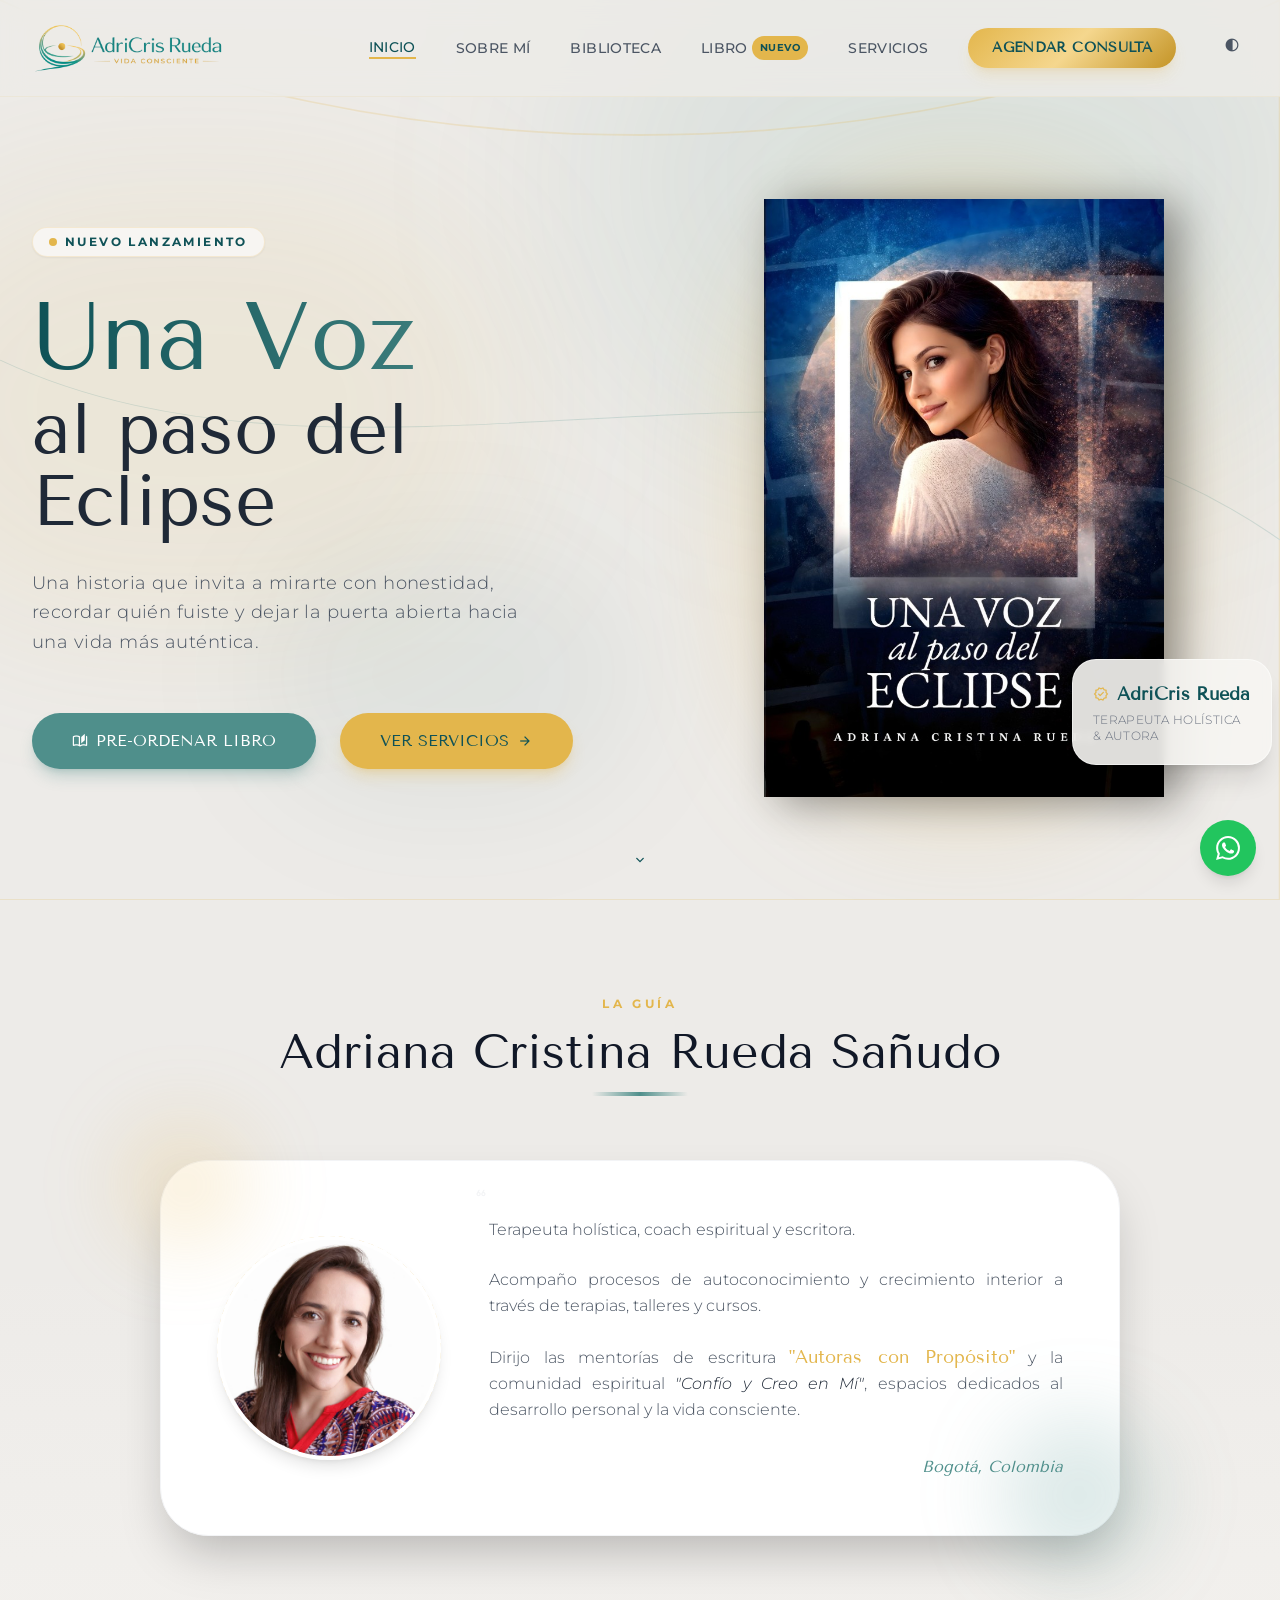
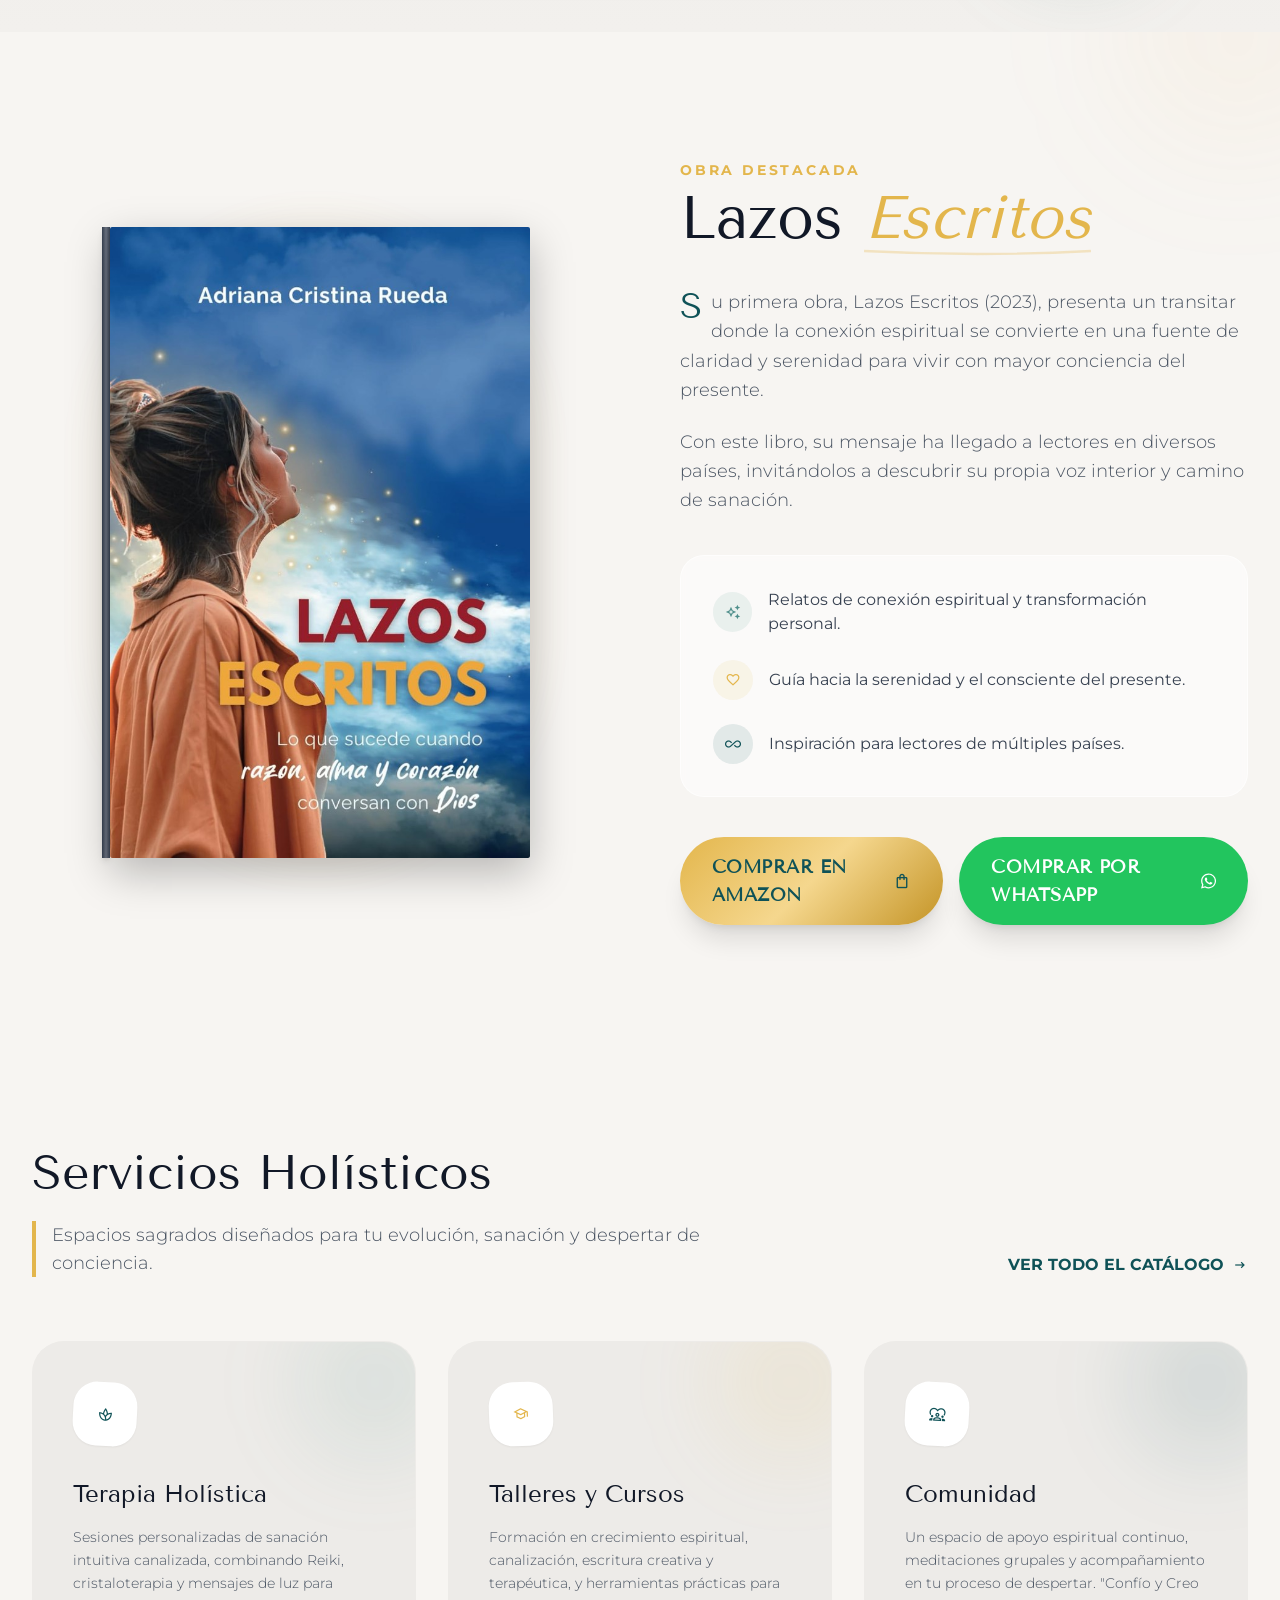
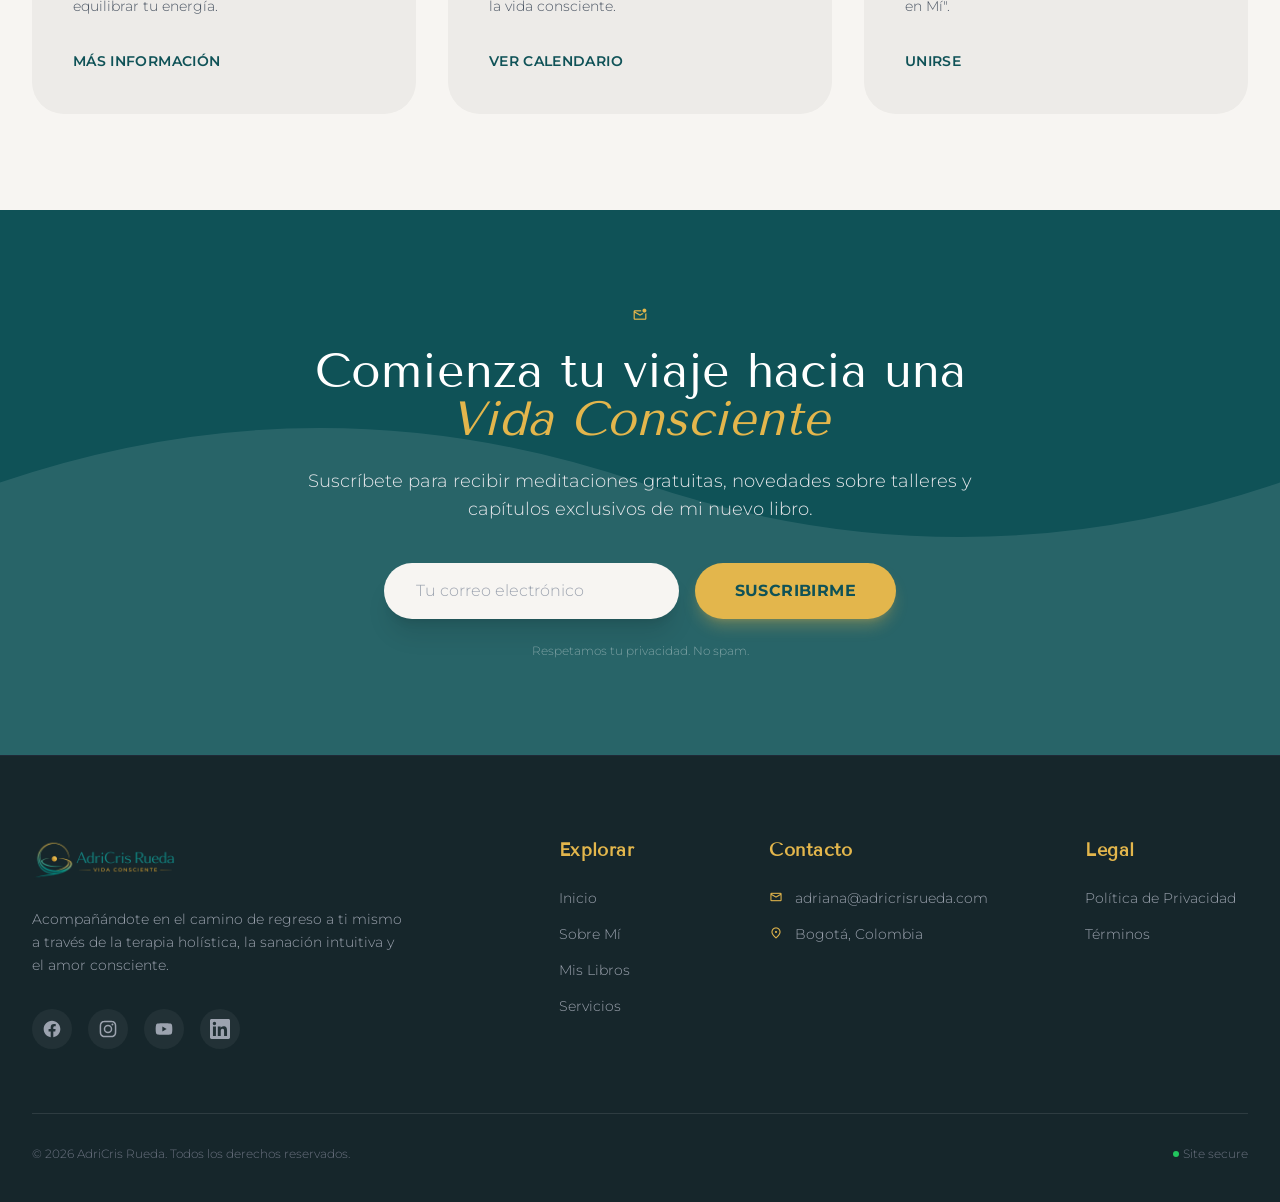
==== commit 2ae30787: "Build: Actualización automática desde código Astro" ====
--- a/index.html
+++ b/index.html
@@ -1,4 +1,4 @@
-<!DOCTYPE html><html lang="es" class="scroll-smooth"> <head><!-- Google tag (gtag.js) --><script async src="https://www.googletagmanager.com/gtag/js?id=G-J08BEBZW01"></script><script type="module">const t=document.getElementById("mobile-menu-btn"),e=document.getElementById("mobile-menu");t?.addEventListener("click",()=>{e?.classList.toggle("hidden")});e?.querySelectorAll("a").forEach(n=>{n.addEventListener("click",()=>{e.classList.add("hidden")})});</script><meta charset="UTF-8"><meta name="viewport" content="width=device-width, initial-scale=1.0"><meta name="generator" content="Astro v5.17.3"><title>AdriCris Rueda | Terapeuta Holística, Autora &amp; Guía Espiritual</title><meta name="theme-color" content="#E3B64C"><meta name="apple-mobile-web-app-capable" content="yes"><meta name="apple-mobile-web-app-status-bar-style" content="default"><!-- Favicon --><link rel="icon" type="image/svg+xml" href="/favicon.svg"><!-- Preconnect fonts --><link rel="preconnect" href="https://fonts.googleapis.com"><link rel="preconnect" href="https://fonts.gstatic.com" crossorigin><!-- SEO + AEO (meta tags, Open Graph, Twitter Cards, AI Citations) --><!-- Canonical --><link rel="canonical" href="https://adricrisrueda.com/"><!-- Robots — optimizado para AI crawling --><meta name="robots" content="index, follow, max-image-preview:large, max-snippet:-1, max-video-preview:-1"><!-- Primary Meta Tags --><meta name="title" content="AdriCris Rueda | Terapeuta Holística, Autora &#38; Guía Espiritual"><meta name="description" content="Adriana Cristina Rueda Sañudo — Terapeuta Holística, Reikista, Pinealista y Autora. Descubre 'Una Voz al paso del Eclipse' y los servicios de sanación. Bogotá, Colombia."><meta name="keywords" content="terapeuta holística Bogotá, Reiki Colombia, sanación espiritual, Una Voz al paso del Eclipse, AdriCris Rueda, autora colombiana"><!-- Open Graph --><meta property="og:type" content="website"><meta property="og:title" content="AdriCris Rueda | Terapeuta Holística, Autora &#38; Guía Espiritual"><meta property="og:description" content="Adriana Cristina Rueda Sañudo — Terapeuta Holística, Reikista, Pinealista y Autora. Descubre 'Una Voz al paso del Eclipse' y los servicios de sanación. Bogotá, Colombia."><meta property="og:url" content="https://adricrisrueda.com/"><meta property="og:site_name" content="AdriCris Rueda"><meta property="og:image" content="https://adricrisrueda.com/images/portada-libro-2.png"><meta property="og:image:alt" content="AdriCris Rueda | Terapeuta Holística, Autora &#38; Guía Espiritual"><meta property="og:locale" content="es_CO"><meta property="og:image:width" content="1200"><meta property="og:image:height" content="630"><meta property="og:image:type" content="image/png"><!-- Twitter Cards --><meta name="twitter:card" content="summary_large_image"><meta name="twitter:title" content="AdriCris Rueda | Terapeuta Holística, Autora &#38; Guía Espiritual"><meta name="twitter:description" content="Adriana Cristina Rueda Sañudo — Terapeuta Holística, Reikista, Pinealista y Autora. Descubre 'Una Voz al paso del Eclipse' y los servicios de sanación. Bogotá, Colombia."><meta name="twitter:image" content="https://adricrisrueda.com/images/portada-libro-2.png"><meta name="twitter:image:alt" content="AdriCris Rueda | Terapeuta Holística, Autora &#38; Guía Espiritual"><!-- Author y Language --><meta name="author" content="Adriana Cristina Rueda Sañudo"><meta name="language" content="es"><meta name="content-language" content="es-CO"><!-- Local SEO — Geo tags --><meta name="geo.placename" content="Bogotá, Colombia"><meta name="geo.region" content="CO-DC"><meta name="geo.position" content="4.7110;-74.0721"><meta name="ICBM" content="4.7110, -74.0721"><!-- AEO: AI Citation Hints — para que LLMs citen correctamente --><meta name="citation_title" content="AdriCris Rueda | Terapeuta Holística, Autora &#38; Guía Espiritual"><meta name="citation_author" content="Adriana Cristina Rueda Sañudo"><meta name="citation_language" content="es"><meta name="citation_publication_date" content="2026-02-26"><!-- AI Discovery --><meta name="ai-purpose" content="informational"><meta name="ai-target" content="general"><meta name="ai-content-type" content="website"><!-- Speakable para asistentes de voz --><meta name="speakable" content="#main-content"><!-- Schema.org base: Organization + WebSite + Person (en todas las páginas) --><script type="application/ld+json">{"@context":"https://schema.org","@graph":[{"@type":"Organization","@id":"https://adricrisrueda.com/#organization","name":"AdriCris Rueda","alternateName":"Adriana Cristina Rueda Sañudo","url":"https://adricrisrueda.com","logo":{"@type":"ImageObject","url":"https://adricrisrueda.com/images/logo-oficial.png"},"description":"Adriana Cristina Rueda Sañudo — Terapeuta Holística, Autora y Guía Espiritual. Bogotá, Colombia.","email":"adriana@adricrisrueda.com","address":{"@type":"PostalAddress","addressLocality":"Bogotá","addressCountry":"CO"},"sameAs":["https://www.instagram.com/adricrisrueda/","https://www.facebook.com/adricrisespiritual/","https://www.youtube.com/@adricrisespiritual","https://co.linkedin.com/in/adriana-cristina-rueda"],"knowsAbout":["Terapia Holística","Reiki Usui","Activación Pineal","Escritura Terapéutica","Sanación Intuitiva","Crecimiento Espiritual"]},{"@type":"WebSite","@id":"https://adricrisrueda.com/#website","url":"https://adricrisrueda.com","name":"AdriCris Rueda","description":"Adriana Cristina Rueda Sañudo — Terapeuta Holística, Autora y Guía Espiritual. Bogotá, Colombia.","publisher":{"@id":"https://adricrisrueda.com/#organization"},"inLanguage":"es-CO"},{"@type":"Person","@id":"https://adricrisrueda.com/#person","name":"Adriana Cristina Rueda Sañudo","alternateName":"AdriCris Rueda","jobTitle":"Terapeuta Holística & Autora","description":"Reikista, Pinealista, Canalizadora y Autora. Ex-arquitecta reconvertida en guía espiritual. Creadora de la comunidad \"Confío y Creo en Mí\".","url":"https://adricrisrueda.com","image":"https://adricrisrueda.com/images/adriana-perfil.png","email":"adriana@adricrisrueda.com","address":{"@type":"PostalAddress","addressLocality":"Bogotá","addressCountry":"CO"},"knowsAbout":["Terapia Holística","Reiki Usui","Activación Pineal","Método Swami Om Hari","Escritura Terapéutica","Crecimiento Espiritual"],"sameAs":["https://www.instagram.com/adricrisrueda/","https://www.facebook.com/adricrisespiritual/","https://www.youtube.com/@adricrisespiritual","https://co.linkedin.com/in/adriana-cristina-rueda"]}]}</script><!-- Slot para schemas adicionales por página --><script type="application/ld+json">{"@context":"https://schema.org","@graph":[{"@type":"LocalBusiness","@id":"https://adricrisrueda.com/#localbusiness","name":"AdriCris Rueda","image":"https://adricrisrueda.com/images/logo-oficial.png","url":"https://adricrisrueda.com","email":"adriana@adricrisrueda.com","address":{"@type":"PostalAddress","addressLocality":"Bogotá","addressRegion":"Cundinamarca","addressCountry":"CO"},"geo":{"@type":"GeoCoordinates","latitude":"4.7110","longitude":"-74.0721"},"priceRange":"$$","currenciesAccepted":"COP"}]}</script><!-- Google Fonts --><link href="https://fonts.googleapis.com/css2?family=Tenor+Sans&family=Montserrat:wght@300;400;500;600&display=swap" rel="stylesheet"><!-- Material Symbols --><link href="https://fonts.googleapis.com/css2?family=Material+Symbols+Outlined:opsz,wght,FILL,GRAD@20..48,100..700,0..1,-50..200&display=swap" rel="stylesheet"><link rel="stylesheet" href="/_astro/index.B2EtTPIe.css"></head> <body class="font-body bg-background-light dark:bg-background-dark text-gray-700 dark:text-gray-200 transition-colors duration-300 antialiased selection:bg-secondary selection:text-white"> <!-- Navigation --> <nav class="fixed w-full z-50 bg-background-light/80 dark:bg-background-dark/80 backdrop-blur-md border-b border-secondary/10 dark:border-gray-800 transition-colors duration-300"> <div class="max-w-7xl mx-auto px-4 sm:px-6 lg:px-8"> <div class="flex justify-between items-center h-24"> <!-- Logo --> <div class="flex-shrink-0 flex items-center"> <a href="/" class="flex items-center gap-3"> <img src="/images/logo-sin-fondo.png" alt="Logo AdriCris Rueda — Terapeuta Holística y Autora" class="h-16 w-auto" loading="eager" fetchpriority="high" decoding="sync"> </a> </div> <!-- Desktop Nav --> <div class="hidden md:flex space-x-10 items-center"> <a href="/" class="text-gray-600 dark:text-gray-300 hover:text-primary dark:hover:text-secondary font-medium tracking-wide text-sm transition-all hover:-translate-y-0.5 border-b-2 border-secondary text-primary dark:text-secondary">INICIO</a> <a href="/sobre-mi" class="text-gray-600 dark:text-gray-300 hover:text-primary dark:hover:text-secondary font-medium tracking-wide text-sm transition-all hover:-translate-y-0.5 ">SOBRE MÍ</a> <a href="/libros" class="text-gray-600 dark:text-gray-300 hover:text-primary dark:hover:text-secondary font-medium tracking-wide text-sm transition-all hover:-translate-y-0.5 ">BIBLIOTECA</a> <a href="/libro" class="text-gray-600 dark:text-gray-300 hover:text-primary dark:hover:text-secondary font-medium tracking-wide text-sm transition-all hover:-translate-y-0.5 flex items-center gap-1 ">
+<!DOCTYPE html><html lang="es" class="scroll-smooth"> <head><!-- Google tag (gtag.js) --><script async src="https://www.googletagmanager.com/gtag/js?id=G-J08BEBZW01"></script><script type="module">const t=document.getElementById("mobile-menu-btn"),e=document.getElementById("mobile-menu");t?.addEventListener("click",()=>{e?.classList.toggle("hidden")});e?.querySelectorAll("a").forEach(n=>{n.addEventListener("click",()=>{e.classList.add("hidden")})});</script><meta charset="UTF-8"><meta name="viewport" content="width=device-width, initial-scale=1.0"><meta name="generator" content="Astro v5.17.3"><title>AdriCris Rueda | Terapeuta Holística, Autora &amp; Guía Espiritual</title><meta name="theme-color" content="#E3B64C"><meta name="apple-mobile-web-app-capable" content="yes"><meta name="apple-mobile-web-app-status-bar-style" content="default"><!-- Favicon - Múltiples formatos para compatibilidad --><link rel="icon" type="image/svg+xml" href="/favicon.svg"><link rel="icon" type="image/png" sizes="32x32" href="/favicon-32x32.png"><link rel="icon" type="image/png" sizes="16x16" href="/favicon-16x16.png"><link rel="apple-touch-icon" sizes="180x180" href="/apple-touch-icon.png"><link rel="manifest" href="/site.webmanifest"><meta name="msapplication-TileColor" content="#0F5257"><meta name="msapplication-TileImage" content="/mstile-144x144.png"><!-- Preconnect fonts --><link rel="preconnect" href="https://fonts.googleapis.com"><link rel="preconnect" href="https://fonts.gstatic.com" crossorigin><!-- SEO + AEO (meta tags, Open Graph, Twitter Cards, AI Citations) --><!-- Canonical --><link rel="canonical" href="https://adricrisrueda.com/"><!-- Robots — optimizado para AI crawling --><meta name="robots" content="index, follow, max-image-preview:large, max-snippet:-1, max-video-preview:-1"><!-- Primary Meta Tags --><meta name="title" content="AdriCris Rueda | Terapeuta Holística, Autora &#38; Guía Espiritual"><meta name="description" content="Adriana Cristina Rueda Sañudo — Terapeuta Holística, Reikista, Pinealista y Autora. Descubre 'Una Voz al paso del Eclipse' y los servicios de sanación. Bogotá, Colombia."><meta name="keywords" content="terapeuta holística Bogotá, Reiki Colombia, sanación espiritual, Una Voz al paso del Eclipse, AdriCris Rueda, autora colombiana"><!-- Open Graph --><meta property="og:type" content="website"><meta property="og:title" content="AdriCris Rueda | Terapeuta Holística, Autora &#38; Guía Espiritual"><meta property="og:description" content="Adriana Cristina Rueda Sañudo — Terapeuta Holística, Reikista, Pinealista y Autora. Descubre 'Una Voz al paso del Eclipse' y los servicios de sanación. Bogotá, Colombia."><meta property="og:url" content="https://adricrisrueda.com/"><meta property="og:site_name" content="AdriCris Rueda"><meta property="og:image" content="https://adricrisrueda.com/images/portada-libro-2.png"><meta property="og:image:alt" content="AdriCris Rueda | Terapeuta Holística, Autora &#38; Guía Espiritual"><meta property="og:locale" content="es_CO"><meta property="og:image:width" content="1200"><meta property="og:image:height" content="630"><meta property="og:image:type" content="image/png"><!-- Twitter Cards --><meta name="twitter:card" content="summary_large_image"><meta name="twitter:title" content="AdriCris Rueda | Terapeuta Holística, Autora &#38; Guía Espiritual"><meta name="twitter:description" content="Adriana Cristina Rueda Sañudo — Terapeuta Holística, Reikista, Pinealista y Autora. Descubre 'Una Voz al paso del Eclipse' y los servicios de sanación. Bogotá, Colombia."><meta name="twitter:image" content="https://adricrisrueda.com/images/portada-libro-2.png"><meta name="twitter:image:alt" content="AdriCris Rueda | Terapeuta Holística, Autora &#38; Guía Espiritual"><!-- Author y Language --><meta name="author" content="Adriana Cristina Rueda Sañudo"><meta name="language" content="es"><meta name="content-language" content="es-CO"><!-- Local SEO — Geo tags --><meta name="geo.placename" content="Bogotá, Colombia"><meta name="geo.region" content="CO-DC"><meta name="geo.position" content="4.7110;-74.0721"><meta name="ICBM" content="4.7110, -74.0721"><!-- AEO: AI Citation Hints — para que LLMs citen correctamente --><meta name="citation_title" content="AdriCris Rueda | Terapeuta Holística, Autora &#38; Guía Espiritual"><meta name="citation_author" content="Adriana Cristina Rueda Sañudo"><meta name="citation_language" content="es"><meta name="citation_publication_date" content="2026-03-15"><!-- AI Discovery --><meta name="ai-purpose" content="informational"><meta name="ai-target" content="general"><meta name="ai-content-type" content="website"><!-- Speakable para asistentes de voz --><meta name="speakable" content="#main-content"><!-- Schema.org base: Organization + WebSite + Person (en todas las páginas) --><script type="application/ld+json">{"@context":"https://schema.org","@graph":[{"@type":"Organization","@id":"https://adricrisrueda.com/#organization","name":"AdriCris Rueda","alternateName":"Adriana Cristina Rueda Sañudo","url":"https://adricrisrueda.com","logo":{"@type":"ImageObject","url":"https://adricrisrueda.com/images/logo-oficial.png"},"description":"Adriana Cristina Rueda Sañudo — Terapeuta Holística, Autora y Guía Espiritual. Bogotá, Colombia.","email":"adriana@adricrisrueda.com","address":{"@type":"PostalAddress","addressLocality":"Bogotá","addressCountry":"CO"},"sameAs":["https://www.instagram.com/adricrisrueda/","https://www.facebook.com/adricrisespiritual/","https://www.youtube.com/@adricrisespiritual","https://co.linkedin.com/in/adriana-cristina-rueda"],"knowsAbout":["Terapia Holística","Reiki Usui","Activación Pineal","Escritura Terapéutica","Sanación Intuitiva","Crecimiento Espiritual"]},{"@type":"WebSite","@id":"https://adricrisrueda.com/#website","url":"https://adricrisrueda.com","name":"AdriCris Rueda","description":"Adriana Cristina Rueda Sañudo — Terapeuta Holística, Autora y Guía Espiritual. Bogotá, Colombia.","publisher":{"@id":"https://adricrisrueda.com/#organization"},"inLanguage":"es-CO"},{"@type":"Person","@id":"https://adricrisrueda.com/#person","name":"Adriana Cristina Rueda Sañudo","alternateName":"AdriCris Rueda","jobTitle":"Terapeuta Holística & Autora","description":"Reikista, Pinealista, Canalizadora y Autora. Ex-arquitecta reconvertida en guía espiritual. Creadora de la comunidad \"Confío y Creo en Mí\".","url":"https://adricrisrueda.com","image":"https://adricrisrueda.com/images/adriana-perfil.png","email":"adriana@adricrisrueda.com","address":{"@type":"PostalAddress","addressLocality":"Bogotá","addressCountry":"CO"},"knowsAbout":["Terapia Holística","Reiki Usui","Activación Pineal","Método Swami Om Hari","Escritura Terapéutica","Crecimiento Espiritual"],"sameAs":["https://www.instagram.com/adricrisrueda/","https://www.facebook.com/adricrisespiritual/","https://www.youtube.com/@adricrisespiritual","https://co.linkedin.com/in/adriana-cristina-rueda"]}]}</script><!-- Slot para schemas adicionales por página --><script type="application/ld+json">{"@context":"https://schema.org","@graph":[{"@type":"LocalBusiness","@id":"https://adricrisrueda.com/#localbusiness","name":"AdriCris Rueda","image":"https://adricrisrueda.com/images/logo-oficial.png","url":"https://adricrisrueda.com","email":"adriana@adricrisrueda.com","address":{"@type":"PostalAddress","addressLocality":"Bogotá","addressRegion":"Cundinamarca","addressCountry":"CO"},"geo":{"@type":"GeoCoordinates","latitude":"4.7110","longitude":"-74.0721"},"priceRange":"$$","currenciesAccepted":"COP"}]}</script><!-- Google Fonts --><link href="https://fonts.googleapis.com/css2?family=Tenor+Sans&family=Montserrat:wght@300;400;500;600&display=swap" rel="stylesheet"><!-- Material Symbols --><link href="https://fonts.googleapis.com/css2?family=Material+Symbols+Outlined:opsz,wght,FILL,GRAD@20..48,100..700,0..1,-50..200&display=swap" rel="stylesheet"><link rel="stylesheet" href="/_astro/index.PHwiVB92.css"></head> <body class="font-body bg-background-light dark:bg-background-dark text-gray-700 dark:text-gray-200 transition-colors duration-300 antialiased selection:bg-secondary selection:text-white"> <!-- Navigation --> <nav class="fixed w-full z-50 bg-background-light/80 dark:bg-background-dark/80 backdrop-blur-md border-b border-secondary/10 dark:border-gray-800 transition-colors duration-300"> <div class="max-w-7xl mx-auto px-4 sm:px-6 lg:px-8"> <div class="flex justify-between items-center h-24"> <!-- Logo --> <div class="flex-shrink-0 flex items-center"> <a href="/" class="flex items-center gap-3"> <img src="/images/logo-sin-fondo.png" alt="Logo AdriCris Rueda — Terapeuta Holística y Autora" class="h-16 w-auto" loading="eager" fetchpriority="high" decoding="sync"> </a> </div> <!-- Desktop Nav --> <div class="hidden md:flex space-x-10 items-center"> <a href="/" class="text-gray-600 dark:text-gray-300 hover:text-primary dark:hover:text-secondary font-medium tracking-wide text-sm transition-all hover:-translate-y-0.5 border-b-2 border-secondary text-primary dark:text-secondary">INICIO</a> <a href="/sobre-mi" class="text-gray-600 dark:text-gray-300 hover:text-primary dark:hover:text-secondary font-medium tracking-wide text-sm transition-all hover:-translate-y-0.5 ">SOBRE MÍ</a> <a href="/libros" class="text-gray-600 dark:text-gray-300 hover:text-primary dark:hover:text-secondary font-medium tracking-wide text-sm transition-all hover:-translate-y-0.5 ">BIBLIOTECA</a> <a href="/libro" class="text-gray-600 dark:text-gray-300 hover:text-primary dark:hover:text-secondary font-medium tracking-wide text-sm transition-all hover:-translate-y-0.5 flex items-center gap-1 ">
 LIBRO
 <span class="px-2 py-0.5 bg-secondary text-primary text-[10px] font-bold uppercase tracking-wider rounded-full">Nuevo</span> </a> <a href="/servicios" class="text-gray-600 dark:text-gray-300 hover:text-primary dark:hover:text-secondary font-medium tracking-wide text-sm transition-all hover:-translate-y-0.5 ">SERVICIOS</a> <a href="https://wa.me/573132979675?text=Hola%2C%20me%20interesa%20agendar%20una%20consulta" target="_blank" rel="noopener noreferrer" class="gold-gradient hover:opacity-90 text-primary px-6 py-2.5 rounded-full font-display font-bold shadow-lg shadow-secondary/20 hover:shadow-secondary/40 transition-all transform hover:-translate-y-0.5 tracking-wide text-sm">
 AGENDAR CONSULTA
@@ -13,11 +13,11 @@
 </span> </a> <a href="#servicios" class="group relative overflow-hidden bg-secondary text-primary px-10 py-4 rounded-full font-display transition-all transform hover:-translate-y-1 shadow-lg shadow-secondary/30 hover:shadow-secondary/50"> <span class="relative z-10 flex items-center justify-center gap-2">
 VER SERVICIOS
 <span class="material-symbols-outlined text-lg">arrow_forward</span> </span> <div class="absolute inset-0 bg-accent transform scale-x-0 group-hover:scale-x-100 transition-transform origin-left duration-500 ease-out"></div> </a> </div> </div> <!-- Image --> <div class="order-1 lg:order-2 relative flex justify-center items-start"> <div class="relative w-full h-full max-w-[400px] animate-float" style="perspective: 1000px;"> <div class="absolute inset-0 bg-secondary/30 blur-3xl rounded-[40%] animate-pulse"></div> <!-- Portada --> <div class="relative w-full h-full shadow-[15px_5px_40px_rgba(0,0,0,0.4)] transform rotate-y-2deg"> <img src="/images/portada-libro-2.png" alt="Portada oficial del libro Una Voz al paso del Eclipse — Adriana Cristina Rueda Sañudo, Feria del Libro de Bogotá 2026" class="w-full h-full object-contain" loading="eager" fetchpriority="high" decoding="sync"> </div> </div> <!-- Badge --> <div class="absolute -bottom-4 -right-2 md:bottom-8 md:-right-6 bg-surface-light/90 dark:bg-surface-dark/90 backdrop-blur-sm p-5 rounded-2xl shadow-xl border border-white/50 dark:border-gray-700 max-w-[200px] z-20 animate-float" style="animation-delay: 1s;"> <div class="flex items-center gap-2 mb-1"> <span class="material-symbols-outlined text-secondary text-sm">verified</span> <p class="font-display font-bold text-primary dark:text-accent text-lg">AdriCris Rueda</p> </div> <p class="text-xs text-gray-500 dark:text-gray-400 font-light tracking-wide uppercase">Terapeuta Holística & Autora</p> </div> </div> </div> </div> <!-- Scroll indicator --> <div class="absolute bottom-8 left-1/2 transform -translate-x-1/2"> <a href="#libro" class="flex flex-col items-center text-primary dark:text-accent/70 hover:text-secondary transition-colors group"> <span class="text-[0.6rem] uppercase tracking-widest mb-2 opacity-0 group-hover:opacity-100 transition-opacity">Descubre Más</span> <span class="material-symbols-outlined text-3xl animate-bounce">keyboard_arrow_down</span> </a> </div> </header>  <section id="sobre-mi" class="py-24 bg-background-light dark:bg-background-dark relative overflow-hidden"> <div class="absolute inset-0 z-0"> <div class="absolute bottom-0 left-0 w-full h-1/2 bg-gradient-to-t from-surface-light dark:from-surface-dark to-transparent opacity-50"></div> </div> <div class="max-w-5xl mx-auto px-4 sm:px-6 lg:px-8 relative z-10"> <div class="text-center mb-16"> <span class="text-secondary font-bold tracking-[0.3em] uppercase text-xs block mb-4">La Guía</span> <h2 class="font-display text-4xl md:text-5xl text-gray-900 dark:text-white mb-2">Adriana Cristina Rueda Sañudo</h2> <div class="w-24 h-1 bg-gradient-to-r from-transparent via-accent to-transparent mx-auto mt-4"></div> </div> <div class="relative bg-white dark:bg-surface-dark rounded-[3rem] p-8 md:p-14 shadow-2xl border border-gray-100 dark:border-gray-800"> <div class="absolute -top-10 -left-10 w-32 h-32 bg-secondary/20 rounded-full blur-2xl"></div> <div class="absolute -bottom-10 -right-10 w-40 h-40 bg-accent/20 rounded-full blur-2xl"></div> <div class="flex flex-col md:flex-row gap-12 items-center"> <!-- Profile Image --> <div class="w-40 h-40 md:w-56 md:h-56 flex-shrink-0 relative group"> <div class="absolute inset-0 rounded-full border-2 border-dashed border-secondary/50 animate-[spin_12s_linear_infinite]"></div> <div class="absolute inset-2 rounded-full border border-primary/20 animate-[spin_15s_linear_infinite_reverse]"></div> <div class="absolute inset-0 rounded-full bg-secondary/20 blur-xl opacity-0 group-hover:opacity-60 transition-opacity duration-500"></div> <img src="/images/adriana-perfil.png" alt="Adriana Cristina Rueda Sañudo — Terapeuta Holística, Autora y Guía Espiritual, Bogotá Colombia" class="w-full h-full object-cover rounded-full border-4 border-white dark:border-gray-700 relative z-10 shadow-lg" loading="lazy" decoding="async"> </div> <!-- Bio Text --> <div class="text-gray-600 dark:text-gray-300 text-justify relative z-10 font-light"> <span class="material-symbols-outlined absolute -top-8 -left-4 text-6xl text-gray-100 dark:text-gray-800 -z-10 rotate-180">format_quote</span> <p class="mb-6 leading-relaxed">
-Arquitecta y Profesional en Tecnologías de Información convertida en guía espiritual. Como <strong class="text-primary dark:text-accent font-medium">Reikista, pinealista y canalizadora</strong>, facilito talleres y cursos para el crecimiento del ser.
+Terapeuta holística, coach espiritual y escritora.
 </p> <p class="mb-6 leading-relaxed">
-Como Terapeuta holística, hago uso de <em class="text-gray-800 dark:text-gray-200 font-medium">"terapias de sanación intuitiva canalizada"</em> donde combino los principios del reiki, símbolos de luz, mensajes canalizados, cristaloterapia y activaciones cuánticas.
+Acompaño procesos de autoconocimiento y crecimiento interior a través de terapias, talleres y cursos.
 </p> <p class="leading-relaxed">
-Soy co-creadora del método de auto-sanación emocional canalizado <strong class="text-secondary font-display text-lg">"SWAMI OM HARI"</strong> y guía de la comunidad de apoyo espiritual <em class="text-gray-800 dark:text-gray-200">"Confío y Creo en Mí"</em>.
+Dirijo las mentorías de escritura <strong class="text-secondary font-display text-lg">"Autoras con Propósito"</strong> y la comunidad espiritual <em class="text-gray-800 dark:text-gray-200">"Confío y Creo en Mí"</em>, espacios dedicados al desarrollo personal y la vida consciente.
 </p> <div class="mt-8 flex justify-end"> <span class="font-display italic text-accent">Bogotá, Colombia</span> </div> </div> </div> </div> </div> </section>  <section id="libro" class="py-32 bg-surface-light dark:bg-surface-dark transition-colors duration-300 relative overflow-hidden"> <div class="absolute top-0 right-0 w-64 h-64 bg-secondary/5 rounded-full blur-3xl -translate-y-1/2 translate-x-1/3"></div> <div class="max-w-7xl mx-auto px-4 sm:px-6 lg:px-8 relative z-10"> <div class="flex flex-col lg:flex-row items-center gap-20"> <!-- Book Image --> <div class="w-full lg:w-1/2 flex justify-center"> <div class="relative group cursor-pointer perspective-1000" style="perspective: 1000px;"> <div class="absolute inset-0 bg-secondary/20 blur-xl rounded-full opacity-40"></div> <!-- Libro --> <div class="relative transform transition-transform duration-500 group-hover:rotate-y-6 group-hover:scale-105 z-10"> <div class="flex items-stretch"> <!-- Lomo del libro --> <div class="w-2 bg-gradient-to-r from-gray-700 via-gray-500 to-gray-700 shadow-md"></div> <!-- Portada --> <div class="relative shadow-[0_15px_40px_rgba(0,0,0,0.25)]"> <img src="/images/lazos-escritos.png" alt="Portada de Lazos Escritos — primera antología de Adriana Cristina Rueda Sañudo, 2023" class="w-[320px] md:w-[420px] h-auto object-contain rounded-sm" loading="lazy" decoding="async"> </div> </div> </div> </div> </div> <!-- Book Content --> <div class="w-full lg:w-1/2 space-y-10"> <div> <span class="text-secondary text-sm font-bold tracking-[0.2em] uppercase mb-2 block">Obra Destacada</span> <h2 class="font-display text-5xl md:text-6xl text-gray-900 dark:text-white leading-tight">
 Lazos <span class="text-secondary italic font-normal relative">Escritos
 <svg class="absolute w-full h-3 -bottom-1 left-0 text-secondary/30" preserveAspectRatio="none" viewBox="0 0 100 10"> <path d="M0 5 Q 50 10 100 5" fill="none" stroke="currentColor" stroke-width="2"></path> </svg> </span> </h2> </div> <div class="prose dark:prose-invert text-gray-600 dark:text-gray-300 font-light"> <p class="text-lg leading-relaxed"> <span class="text-4xl float-left mr-2 font-display text-primary dark:text-accent leading-none">S</span>
@@ -36,7 +36,7 @@
 </p> <a href="/servicios" class="inline-flex items-center text-primary dark:text-secondary font-semibold text-sm tracking-wide uppercase hover:underline decoration-2 underline-offset-4">
 Más información
 </a> </div> </div> <!-- Service 2 --> <div class="group bg-background-light dark:bg-background-dark rounded-[2rem] p-10 hover:shadow-2xl transition-all duration-500 relative overflow-hidden border border-transparent hover:border-secondary/20"> <div class="absolute -right-10 -top-10 w-40 h-40 bg-secondary/10 rounded-full blur-2xl group-hover:bg-secondary/20 transition-colors"></div> <div class="relative z-10"> <div class="w-16 h-16 rounded-2xl bg-white dark:bg-surface-dark shadow-sm flex items-center justify-center mb-8 text-secondary group-hover:scale-110 transition-transform duration-300 -rotate-2 group-hover:rotate-0"> <span class="material-symbols-outlined text-3xl">school</span> </div> <h3 class="font-display text-2xl text-gray-900 dark:text-white mb-4">Talleres y Cursos</h3> <p class="text-gray-600 dark:text-gray-400 mb-8 font-light leading-relaxed text-sm">
-Formación en crecimiento espiritual, activación de la glándula pineal y herramientas prácticas para la vida consciente.
+Formación en crecimiento espiritual, canalización, escritura creativa y terapéutica, y herramientas prácticas para la vida consciente.
 </p> <a href="/servicios" class="inline-flex items-center text-primary dark:text-secondary font-semibold text-sm tracking-wide uppercase hover:underline decoration-2 underline-offset-4">
 Ver Calendario
 </a> </div> </div> <!-- Service 3 --> <div class="group bg-background-light dark:bg-background-dark rounded-[2rem] p-10 hover:shadow-2xl transition-all duration-500 relative overflow-hidden border border-transparent hover:border-primary/20"> <div class="absolute -right-10 -top-10 w-40 h-40 bg-primary/10 rounded-full blur-2xl group-hover:bg-primary/20 transition-colors"></div> <div class="relative z-10"> <div class="w-16 h-16 rounded-2xl bg-white dark:bg-surface-dark shadow-sm flex items-center justify-center mb-8 text-primary dark:text-accent group-hover:scale-110 transition-transform duration-300 rotate-3 group-hover:rotate-0"> <span class="material-symbols-outlined text-3xl">diversity_1</span> </div> <h3 class="font-display text-2xl text-gray-900 dark:text-white mb-4">Comunidad</h3> <p class="text-gray-600 dark:text-gray-400 mb-8 font-light leading-relaxed text-sm">
--- a/_astro/index.PHwiVB92.css
+++ b/_astro/index.PHwiVB92.css
@@ -0,0 +1 @@
+@import"https://fonts.googleapis.com/css2?family=Tenor+Sans&family=Montserrat:wght@300;400;500;600&display=swap";*,:before,:after{--tw-border-spacing-x: 0;--tw-border-spacing-y: 0;--tw-translate-x: 0;--tw-translate-y: 0;--tw-rotate: 0;--tw-skew-x: 0;--tw-skew-y: 0;--tw-scale-x: 1;--tw-scale-y: 1;--tw-pan-x: ;--tw-pan-y: ;--tw-pinch-zoom: ;--tw-scroll-snap-strictness: proximity;--tw-gradient-from-position: ;--tw-gradient-via-position: ;--tw-gradient-to-position: ;--tw-ordinal: ;--tw-slashed-zero: ;--tw-numeric-figure: ;--tw-numeric-spacing: ;--tw-numeric-fraction: ;--tw-ring-inset: ;--tw-ring-offset-width: 0px;--tw-ring-offset-color: #fff;--tw-ring-color: rgb(59 130 246 / .5);--tw-ring-offset-shadow: 0 0 #0000;--tw-ring-shadow: 0 0 #0000;--tw-shadow: 0 0 #0000;--tw-shadow-colored: 0 0 #0000;--tw-blur: ;--tw-brightness: ;--tw-contrast: ;--tw-grayscale: ;--tw-hue-rotate: ;--tw-invert: ;--tw-saturate: ;--tw-sepia: ;--tw-drop-shadow: ;--tw-backdrop-blur: ;--tw-backdrop-brightness: ;--tw-backdrop-contrast: ;--tw-backdrop-grayscale: ;--tw-backdrop-hue-rotate: ;--tw-backdrop-invert: ;--tw-backdrop-opacity: ;--tw-backdrop-saturate: ;--tw-backdrop-sepia: ;--tw-contain-size: ;--tw-contain-layout: ;--tw-contain-paint: ;--tw-contain-style: }::backdrop{--tw-border-spacing-x: 0;--tw-border-spacing-y: 0;--tw-translate-x: 0;--tw-translate-y: 0;--tw-rotate: 0;--tw-skew-x: 0;--tw-skew-y: 0;--tw-scale-x: 1;--tw-scale-y: 1;--tw-pan-x: ;--tw-pan-y: ;--tw-pinch-zoom: ;--tw-scroll-snap-strictness: proximity;--tw-gradient-from-position: ;--tw-gradient-via-position: ;--tw-gradient-to-position: ;--tw-ordinal: ;--tw-slashed-zero: ;--tw-numeric-figure: ;--tw-numeric-spacing: ;--tw-numeric-fraction: ;--tw-ring-inset: ;--tw-ring-offset-width: 0px;--tw-ring-offset-color: #fff;--tw-ring-color: rgb(59 130 246 / .5);--tw-ring-offset-shadow: 0 0 #0000;--tw-ring-shadow: 0 0 #0000;--tw-shadow: 0 0 #0000;--tw-shadow-colored: 0 0 #0000;--tw-blur: ;--tw-brightness: ;--tw-contrast: ;--tw-grayscale: ;--tw-hue-rotate: ;--tw-invert: ;--tw-saturate: ;--tw-sepia: ;--tw-drop-shadow: ;--tw-backdrop-blur: ;--tw-backdrop-brightness: ;--tw-backdrop-contrast: ;--tw-backdrop-grayscale: ;--tw-backdrop-hue-rotate: ;--tw-backdrop-invert: ;--tw-backdrop-opacity: ;--tw-backdrop-saturate: ;--tw-backdrop-sepia: ;--tw-contain-size: ;--tw-contain-layout: ;--tw-contain-paint: ;--tw-contain-style: }*,:before,:after{box-sizing:border-box;border-width:0;border-style:solid;border-color:#e5e7eb}:before,:after{--tw-content: ""}html,:host{line-height:1.5;-webkit-text-size-adjust:100%;-moz-tab-size:4;-o-tab-size:4;tab-size:4;font-family:ui-sans-serif,system-ui,sans-serif,"Apple Color Emoji","Segoe UI Emoji",Segoe UI Symbol,"Noto Color Emoji";font-feature-settings:normal;font-variation-settings:normal;-webkit-tap-highlight-color:transparent}body{margin:0;line-height:inherit}hr{height:0;color:inherit;border-top-width:1px}abbr:where([title]){-webkit-text-decoration:underline dotted;text-decoration:underline dotted}h1,h2,h3,h4,h5,h6{font-size:inherit;font-weight:inherit}a{color:inherit;text-decoration:inherit}b,strong{font-weight:bolder}code,kbd,samp,pre{font-family:ui-monospace,SFMono-Regular,Menlo,Monaco,Consolas,Liberation Mono,Courier New,monospace;font-feature-settings:normal;font-variation-settings:normal;font-size:1em}small{font-size:80%}sub,sup{font-size:75%;line-height:0;position:relative;vertical-align:baseline}sub{bottom:-.25em}sup{top:-.5em}table{text-indent:0;border-color:inherit;border-collapse:collapse}button,input,optgroup,select,textarea{font-family:inherit;font-feature-settings:inherit;font-variation-settings:inherit;font-size:100%;font-weight:inherit;line-height:inherit;letter-spacing:inherit;color:inherit;margin:0;padding:0}button,select{text-transform:none}button,input:where([type=button]),input:where([type=reset]),input:where([type=submit]){-webkit-appearance:button;background-color:transparent;background-image:none}:-moz-focusring{outline:auto}:-moz-ui-invalid{box-shadow:none}progress{vertical-align:baseline}::-webkit-inner-spin-button,::-webkit-outer-spin-button{height:auto}[type=search]{-webkit-appearance:textfield;outline-offset:-2px}::-webkit-search-decoration{-webkit-appearance:none}::-webkit-file-upload-button{-webkit-appearance:button;font:inherit}summary{display:list-item}blockquote,dl,dd,h1,h2,h3,h4,h5,h6,hr,figure,p,pre{margin:0}fieldset{margin:0;padding:0}legend{padding:0}ol,ul,menu{list-style:none;margin:0;padding:0}dialog{padding:0}textarea{resize:vertical}input::-moz-placeholder,textarea::-moz-placeholder{opacity:1;color:#9ca3af}input::placeholder,textarea::placeholder{opacity:1;color:#9ca3af}button,[role=button]{cursor:pointer}:disabled{cursor:default}img,svg,video,canvas,audio,iframe,embed,object{display:block;vertical-align:middle}img,video{max-width:100%;height:auto}[hidden]:where(:not([hidden=until-found])){display:none}html{scroll-behavior:smooth}body{font-family:Montserrat,sans-serif;-webkit-font-smoothing:antialiased;-moz-osx-font-smoothing:grayscale}.prose{color:var(--tw-prose-body);max-width:65ch}.prose :where(p):not(:where([class~=not-prose],[class~=not-prose] *)){margin-top:1.25em;margin-bottom:1.25em}.prose :where([class~=lead]):not(:where([class~=not-prose],[class~=not-prose] *)){color:var(--tw-prose-lead);font-size:1.25em;line-height:1.6;margin-top:1.2em;margin-bottom:1.2em}.prose :where(a):not(:where([class~=not-prose],[class~=not-prose] *)){color:var(--tw-prose-links);text-decoration:underline;font-weight:500}.prose :where(strong):not(:where([class~=not-prose],[class~=not-prose] *)){color:var(--tw-prose-bold);font-weight:600}.prose :where(a strong):not(:where([class~=not-prose],[class~=not-prose] *)){color:inherit}.prose :where(blockquote strong):not(:where([class~=not-prose],[class~=not-prose] *)){color:inherit}.prose :where(thead th strong):not(:where([class~=not-prose],[class~=not-prose] *)){color:inherit}.prose :where(ol):not(:where([class~=not-prose],[class~=not-prose] *)){list-style-type:decimal;margin-top:1.25em;margin-bottom:1.25em;padding-inline-start:1.625em}.prose :where(ol[type=A]):not(:where([class~=not-prose],[class~=not-prose] *)){list-style-type:upper-alpha}.prose :where(ol[type=a]):not(:where([class~=not-prose],[class~=not-prose] *)){list-style-type:lower-alpha}.prose :where(ol[type=A s]):not(:where([class~=not-prose],[class~=not-prose] *)){list-style-type:upper-alpha}.prose :where(ol[type=a s]):not(:where([class~=not-prose],[class~=not-prose] *)){list-style-type:lower-alpha}.prose :where(ol[type=I]):not(:where([class~=not-prose],[class~=not-prose] *)){list-style-type:upper-roman}.prose :where(ol[type=i]):not(:where([class~=not-prose],[class~=not-prose] *)){list-style-type:lower-roman}.prose :where(ol[type=I s]):not(:where([class~=not-prose],[class~=not-prose] *)){list-style-type:upper-roman}.prose :where(ol[type=i s]):not(:where([class~=not-prose],[class~=not-prose] *)){list-style-type:lower-roman}.prose :where(ol[type="1"]):not(:where([class~=not-prose],[class~=not-prose] *)){list-style-type:decimal}.prose :where(ul):not(:where([class~=not-prose],[class~=not-prose] *)){list-style-type:disc;margin-top:1.25em;margin-bottom:1.25em;padding-inline-start:1.625em}.prose :where(ol>li):not(:where([class~=not-prose],[class~=not-prose] *))::marker{font-weight:400;color:var(--tw-prose-counters)}.prose :where(ul>li):not(:where([class~=not-prose],[class~=not-prose] *))::marker{color:var(--tw-prose-bullets)}.prose :where(dt):not(:where([class~=not-prose],[class~=not-prose] *)){color:var(--tw-prose-headings);font-weight:600;margin-top:1.25em}.prose :where(hr):not(:where([class~=not-prose],[class~=not-prose] *)){border-color:var(--tw-prose-hr);border-top-width:1px;margin-top:3em;margin-bottom:3em}.prose :where(blockquote):not(:where([class~=not-prose],[class~=not-prose] *)){font-weight:500;font-style:italic;color:var(--tw-prose-quotes);border-inline-start-width:.25rem;border-inline-start-color:var(--tw-prose-quote-borders);quotes:"“""”""‘""’";margin-top:1.6em;margin-bottom:1.6em;padding-inline-start:1em}.prose :where(blockquote p:first-of-type):not(:where([class~=not-prose],[class~=not-prose] *)):before{content:open-quote}.prose :where(blockquote p:last-of-type):not(:where([class~=not-prose],[class~=not-prose] *)):after{content:close-quote}.prose :where(h1):not(:where([class~=not-prose],[class~=not-prose] *)){color:var(--tw-prose-headings);font-weight:800;font-size:2.25em;margin-top:0;margin-bottom:.8888889em;line-height:1.1111111}.prose :where(h1 strong):not(:where([class~=not-prose],[class~=not-prose] *)){font-weight:900;color:inherit}.prose :where(h2):not(:where([class~=not-prose],[class~=not-prose] *)){color:var(--tw-prose-headings);font-weight:700;font-size:1.5em;margin-top:2em;margin-bottom:1em;line-height:1.3333333}.prose :where(h2 strong):not(:where([class~=not-prose],[class~=not-prose] *)){font-weight:800;color:inherit}.prose :where(h3):not(:where([class~=not-prose],[class~=not-prose] *)){color:var(--tw-prose-headings);font-weight:600;font-size:1.25em;margin-top:1.6em;margin-bottom:.6em;line-height:1.6}.prose :where(h3 strong):not(:where([class~=not-prose],[class~=not-prose] *)){font-weight:700;color:inherit}.prose :where(h4):not(:where([class~=not-prose],[class~=not-prose] *)){color:var(--tw-prose-headings);font-weight:600;margin-top:1.5em;margin-bottom:.5em;line-height:1.5}.prose :where(h4 strong):not(:where([class~=not-prose],[class~=not-prose] *)){font-weight:700;color:inherit}.prose :where(img):not(:where([class~=not-prose],[class~=not-prose] *)){margin-top:2em;margin-bottom:2em}.prose :where(picture):not(:where([class~=not-prose],[class~=not-prose] *)){display:block;margin-top:2em;margin-bottom:2em}.prose :where(video):not(:where([class~=not-prose],[class~=not-prose] *)){margin-top:2em;margin-bottom:2em}.prose :where(kbd):not(:where([class~=not-prose],[class~=not-prose] *)){font-weight:500;font-family:inherit;color:var(--tw-prose-kbd);box-shadow:0 0 0 1px var(--tw-prose-kbd-shadows),0 3px 0 var(--tw-prose-kbd-shadows);font-size:.875em;border-radius:.3125rem;padding-top:.1875em;padding-inline-end:.375em;padding-bottom:.1875em;padding-inline-start:.375em}.prose :where(code):not(:where([class~=not-prose],[class~=not-prose] *)){color:var(--tw-prose-code);font-weight:600;font-size:.875em}.prose :where(code):not(:where([class~=not-prose],[class~=not-prose] *)):before{content:"`"}.prose :where(code):not(:where([class~=not-prose],[class~=not-prose] *)):after{content:"`"}.prose :where(a code):not(:where([class~=not-prose],[class~=not-prose] *)){color:inherit}.prose :where(h1 code):not(:where([class~=not-prose],[class~=not-prose] *)){color:inherit}.prose :where(h2 code):not(:where([class~=not-prose],[class~=not-prose] *)){color:inherit;font-size:.875em}.prose :where(h3 code):not(:where([class~=not-prose],[class~=not-prose] *)){color:inherit;font-size:.9em}.prose :where(h4 code):not(:where([class~=not-prose],[class~=not-prose] *)){color:inherit}.prose :where(blockquote code):not(:where([class~=not-prose],[class~=not-prose] *)){color:inherit}.prose :where(thead th code):not(:where([class~=not-prose],[class~=not-prose] *)){color:inherit}.prose :where(pre):not(:where([class~=not-prose],[class~=not-prose] *)){color:var(--tw-prose-pre-code);background-color:var(--tw-prose-pre-bg);overflow-x:auto;font-weight:400;font-size:.875em;line-height:1.7142857;margin-top:1.7142857em;margin-bottom:1.7142857em;border-radius:.375rem;padding-top:.8571429em;padding-inline-end:1.1428571em;padding-bottom:.8571429em;padding-inline-start:1.1428571em}.prose :where(pre code):not(:where([class~=not-prose],[class~=not-prose] *)){background-color:transparent;border-width:0;border-radius:0;padding:0;font-weight:inherit;color:inherit;font-size:inherit;font-family:inherit;line-height:inherit}.prose :where(pre code):not(:where([class~=not-prose],[class~=not-prose] *)):before{content:none}.prose :where(pre code):not(:where([class~=not-prose],[class~=not-prose] *)):after{content:none}.prose :where(table):not(:where([class~=not-prose],[class~=not-prose] *)){width:100%;table-layout:auto;margin-top:2em;margin-bottom:2em;font-size:.875em;line-height:1.7142857}.prose :where(thead):not(:where([class~=not-prose],[class~=not-prose] *)){border-bottom-width:1px;border-bottom-color:var(--tw-prose-th-borders)}.prose :where(thead th):not(:where([class~=not-prose],[class~=not-prose] *)){color:var(--tw-prose-headings);font-weight:600;vertical-align:bottom;padding-inline-end:.5714286em;padding-bottom:.5714286em;padding-inline-start:.5714286em}.prose :where(tbody tr):not(:where([class~=not-prose],[class~=not-prose] *)){border-bottom-width:1px;border-bottom-color:var(--tw-prose-td-borders)}.prose :where(tbody tr:last-child):not(:where([class~=not-prose],[class~=not-prose] *)){border-bottom-width:0}.prose :where(tbody td):not(:where([class~=not-prose],[class~=not-prose] *)){vertical-align:baseline}.prose :where(tfoot):not(:where([class~=not-prose],[class~=not-prose] *)){border-top-width:1px;border-top-color:var(--tw-prose-th-borders)}.prose :where(tfoot td):not(:where([class~=not-prose],[class~=not-prose] *)){vertical-align:top}.prose :where(th,td):not(:where([class~=not-prose],[class~=not-prose] *)){text-align:start}.prose :where(figure>*):not(:where([class~=not-prose],[class~=not-prose] *)){margin-top:0;margin-bottom:0}.prose :where(figcaption):not(:where([class~=not-prose],[class~=not-prose] *)){color:var(--tw-prose-captions);font-size:.875em;line-height:1.4285714;margin-top:.8571429em}.prose{--tw-prose-body: #374151;--tw-prose-headings: #111827;--tw-prose-lead: #4b5563;--tw-prose-links: #111827;--tw-prose-bold: #111827;--tw-prose-counters: #6b7280;--tw-prose-bullets: #d1d5db;--tw-prose-hr: #e5e7eb;--tw-prose-quotes: #111827;--tw-prose-quote-borders: #e5e7eb;--tw-prose-captions: #6b7280;--tw-prose-kbd: #111827;--tw-prose-kbd-shadows: rgb(17 24 39 / 10%);--tw-prose-code: #111827;--tw-prose-pre-code: #e5e7eb;--tw-prose-pre-bg: #1f2937;--tw-prose-th-borders: #d1d5db;--tw-prose-td-borders: #e5e7eb;--tw-prose-invert-body: #d1d5db;--tw-prose-invert-headings: #fff;--tw-prose-invert-lead: #9ca3af;--tw-prose-invert-links: #fff;--tw-prose-invert-bold: #fff;--tw-prose-invert-counters: #9ca3af;--tw-prose-invert-bullets: #4b5563;--tw-prose-invert-hr: #374151;--tw-prose-invert-quotes: #f3f4f6;--tw-prose-invert-quote-borders: #374151;--tw-prose-invert-captions: #9ca3af;--tw-prose-invert-kbd: #fff;--tw-prose-invert-kbd-shadows: rgb(255 255 255 / 10%);--tw-prose-invert-code: #fff;--tw-prose-invert-pre-code: #d1d5db;--tw-prose-invert-pre-bg: rgb(0 0 0 / 50%);--tw-prose-invert-th-borders: #4b5563;--tw-prose-invert-td-borders: #374151;font-size:1rem;line-height:1.75}.prose :where(picture>img):not(:where([class~=not-prose],[class~=not-prose] *)){margin-top:0;margin-bottom:0}.prose :where(li):not(:where([class~=not-prose],[class~=not-prose] *)){margin-top:.5em;margin-bottom:.5em}.prose :where(ol>li):not(:where([class~=not-prose],[class~=not-prose] *)){padding-inline-start:.375em}.prose :where(ul>li):not(:where([class~=not-prose],[class~=not-prose] *)){padding-inline-start:.375em}.prose :where(.prose>ul>li p):not(:where([class~=not-prose],[class~=not-prose] *)){margin-top:.75em;margin-bottom:.75em}.prose :where(.prose>ul>li>p:first-child):not(:where([class~=not-prose],[class~=not-prose] *)){margin-top:1.25em}.prose :where(.prose>ul>li>p:last-child):not(:where([class~=not-prose],[class~=not-prose] *)){margin-bottom:1.25em}.prose :where(.prose>ol>li>p:first-child):not(:where([class~=not-prose],[class~=not-prose] *)){margin-top:1.25em}.prose :where(.prose>ol>li>p:last-child):not(:where([class~=not-prose],[class~=not-prose] *)){margin-bottom:1.25em}.prose :where(ul ul,ul ol,ol ul,ol ol):not(:where([class~=not-prose],[class~=not-prose] *)){margin-top:.75em;margin-bottom:.75em}.prose :where(dl):not(:where([class~=not-prose],[class~=not-prose] *)){margin-top:1.25em;margin-bottom:1.25em}.prose :where(dd):not(:where([class~=not-prose],[class~=not-prose] *)){margin-top:.5em;padding-inline-start:1.625em}.prose :where(hr+*):not(:where([class~=not-prose],[class~=not-prose] *)){margin-top:0}.prose :where(h2+*):not(:where([class~=not-prose],[class~=not-prose] *)){margin-top:0}.prose :where(h3+*):not(:where([class~=not-prose],[class~=not-prose] *)){margin-top:0}.prose :where(h4+*):not(:where([class~=not-prose],[class~=not-prose] *)){margin-top:0}.prose :where(thead th:first-child):not(:where([class~=not-prose],[class~=not-prose] *)){padding-inline-start:0}.prose :where(thead th:last-child):not(:where([class~=not-prose],[class~=not-prose] *)){padding-inline-end:0}.prose :where(tbody td,tfoot td):not(:where([class~=not-prose],[class~=not-prose] *)){padding-top:.5714286em;padding-inline-end:.5714286em;padding-bottom:.5714286em;padding-inline-start:.5714286em}.prose :where(tbody td:first-child,tfoot td:first-child):not(:where([class~=not-prose],[class~=not-prose] *)){padding-inline-start:0}.prose :where(tbody td:last-child,tfoot td:last-child):not(:where([class~=not-prose],[class~=not-prose] *)){padding-inline-end:0}.prose :where(figure):not(:where([class~=not-prose],[class~=not-prose] *)){margin-top:2em;margin-bottom:2em}.prose :where(.prose>:first-child):not(:where([class~=not-prose],[class~=not-prose] *)){margin-top:0}.prose :where(.prose>:last-child):not(:where([class~=not-prose],[class~=not-prose] *)){margin-bottom:0}.prose-lg{font-size:1.125rem;line-height:1.7777778}.prose-lg :where(p):not(:where([class~=not-prose],[class~=not-prose] *)){margin-top:1.3333333em;margin-bottom:1.3333333em}.prose-lg :where([class~=lead]):not(:where([class~=not-prose],[class~=not-prose] *)){font-size:1.2222222em;line-height:1.4545455;margin-top:1.0909091em;margin-bottom:1.0909091em}.prose-lg :where(blockquote):not(:where([class~=not-prose],[class~=not-prose] *)){margin-top:1.6666667em;margin-bottom:1.6666667em;padding-inline-start:1em}.prose-lg :where(h1):not(:where([class~=not-prose],[class~=not-prose] *)){font-size:2.6666667em;margin-top:0;margin-bottom:.8333333em;line-height:1}.prose-lg :where(h2):not(:where([class~=not-prose],[class~=not-prose] *)){font-size:1.6666667em;margin-top:1.8666667em;margin-bottom:1.0666667em;line-height:1.3333333}.prose-lg :where(h3):not(:where([class~=not-prose],[class~=not-prose] *)){font-size:1.3333333em;margin-top:1.6666667em;margin-bottom:.6666667em;line-height:1.5}.prose-lg :where(h4):not(:where([class~=not-prose],[class~=not-prose] *)){margin-top:1.7777778em;margin-bottom:.4444444em;line-height:1.5555556}.prose-lg :where(img):not(:where([class~=not-prose],[class~=not-prose] *)){margin-top:1.7777778em;margin-bottom:1.7777778em}.prose-lg :where(picture):not(:where([class~=not-prose],[class~=not-prose] *)){margin-top:1.7777778em;margin-bottom:1.7777778em}.prose-lg :where(picture>img):not(:where([class~=not-prose],[class~=not-prose] *)){margin-top:0;margin-bottom:0}.prose-lg :where(video):not(:where([class~=not-prose],[class~=not-prose] *)){margin-top:1.7777778em;margin-bottom:1.7777778em}.prose-lg :where(kbd):not(:where([class~=not-prose],[class~=not-prose] *)){font-size:.8888889em;border-radius:.3125rem;padding-top:.2222222em;padding-inline-end:.4444444em;padding-bottom:.2222222em;padding-inline-start:.4444444em}.prose-lg :where(code):not(:where([class~=not-prose],[class~=not-prose] *)){font-size:.8888889em}.prose-lg :where(h2 code):not(:where([class~=not-prose],[class~=not-prose] *)){font-size:.8666667em}.prose-lg :where(h3 code):not(:where([class~=not-prose],[class~=not-prose] *)){font-size:.875em}.prose-lg :where(pre):not(:where([class~=not-prose],[class~=not-prose] *)){font-size:.8888889em;line-height:1.75;margin-top:2em;margin-bottom:2em;border-radius:.375rem;padding-top:1em;padding-inline-end:1.5em;padding-bottom:1em;padding-inline-start:1.5em}.prose-lg :where(ol):not(:where([class~=not-prose],[class~=not-prose] *)){margin-top:1.3333333em;margin-bottom:1.3333333em;padding-inline-start:1.5555556em}.prose-lg :where(ul):not(:where([class~=not-prose],[class~=not-prose] *)){margin-top:1.3333333em;margin-bottom:1.3333333em;padding-inline-start:1.5555556em}.prose-lg :where(li):not(:where([class~=not-prose],[class~=not-prose] *)){margin-top:.6666667em;margin-bottom:.6666667em}.prose-lg :where(ol>li):not(:where([class~=not-prose],[class~=not-prose] *)){padding-inline-start:.4444444em}.prose-lg :where(ul>li):not(:where([class~=not-prose],[class~=not-prose] *)){padding-inline-start:.4444444em}.prose-lg :where(.prose-lg>ul>li p):not(:where([class~=not-prose],[class~=not-prose] *)){margin-top:.8888889em;margin-bottom:.8888889em}.prose-lg :where(.prose-lg>ul>li>p:first-child):not(:where([class~=not-prose],[class~=not-prose] *)){margin-top:1.3333333em}.prose-lg :where(.prose-lg>ul>li>p:last-child):not(:where([class~=not-prose],[class~=not-prose] *)){margin-bottom:1.3333333em}.prose-lg :where(.prose-lg>ol>li>p:first-child):not(:where([class~=not-prose],[class~=not-prose] *)){margin-top:1.3333333em}.prose-lg :where(.prose-lg>ol>li>p:last-child):not(:where([class~=not-prose],[class~=not-prose] *)){margin-bottom:1.3333333em}.prose-lg :where(ul ul,ul ol,ol ul,ol ol):not(:where([class~=not-prose],[class~=not-prose] *)){margin-top:.8888889em;margin-bottom:.8888889em}.prose-lg :where(dl):not(:where([class~=not-prose],[class~=not-prose] *)){margin-top:1.3333333em;margin-bottom:1.3333333em}.prose-lg :where(dt):not(:where([class~=not-prose],[class~=not-prose] *)){margin-top:1.3333333em}.prose-lg :where(dd):not(:where([class~=not-prose],[class~=not-prose] *)){margin-top:.6666667em;padding-inline-start:1.5555556em}.prose-lg :where(hr):not(:where([class~=not-prose],[class~=not-prose] *)){margin-top:3.1111111em;margin-bottom:3.1111111em}.prose-lg :where(hr+*):not(:where([class~=not-prose],[class~=not-prose] *)){margin-top:0}.prose-lg :where(h2+*):not(:where([class~=not-prose],[class~=not-prose] *)){margin-top:0}.prose-lg :where(h3+*):not(:where([class~=not-prose],[class~=not-prose] *)){margin-top:0}.prose-lg :where(h4+*):not(:where([class~=not-prose],[class~=not-prose] *)){margin-top:0}.prose-lg :where(table):not(:where([class~=not-prose],[class~=not-prose] *)){font-size:.8888889em;line-height:1.5}.prose-lg :where(thead th):not(:where([class~=not-prose],[class~=not-prose] *)){padding-inline-end:.75em;padding-bottom:.75em;padding-inline-start:.75em}.prose-lg :where(thead th:first-child):not(:where([class~=not-prose],[class~=not-prose] *)){padding-inline-start:0}.prose-lg :where(thead th:last-child):not(:where([class~=not-prose],[class~=not-prose] *)){padding-inline-end:0}.prose-lg :where(tbody td,tfoot td):not(:where([class~=not-prose],[class~=not-prose] *)){padding-top:.75em;padding-inline-end:.75em;padding-bottom:.75em;padding-inline-start:.75em}.prose-lg :where(tbody td:first-child,tfoot td:first-child):not(:where([class~=not-prose],[class~=not-prose] *)){padding-inline-start:0}.prose-lg :where(tbody td:last-child,tfoot td:last-child):not(:where([class~=not-prose],[class~=not-prose] *)){padding-inline-end:0}.prose-lg :where(figure):not(:where([class~=not-prose],[class~=not-prose] *)){margin-top:1.7777778em;margin-bottom:1.7777778em}.prose-lg :where(figure>*):not(:where([class~=not-prose],[class~=not-prose] *)){margin-top:0;margin-bottom:0}.prose-lg :where(figcaption):not(:where([class~=not-prose],[class~=not-prose] *)){font-size:.8888889em;line-height:1.5;margin-top:1em}.prose-lg :where(.prose-lg>:first-child):not(:where([class~=not-prose],[class~=not-prose] *)){margin-top:0}.prose-lg :where(.prose-lg>:last-child):not(:where([class~=not-prose],[class~=not-prose] *)){margin-bottom:0}.text-gradient{background-clip:text;-webkit-background-clip:text;-webkit-text-fill-color:transparent;background-image:linear-gradient(to right,#0f5257,#4f8f8b)}.dark .text-gradient{background-image:linear-gradient(to right,#4f8f8b,#e3b64c)}.gold-gradient{background:linear-gradient(135deg,#e3b64c,#f5d78e,#c49426)}.organic-border-2{border-radius:41% 59% 38% 62%/55% 35% 65% 45%}.pointer-events-none{pointer-events:none}.visible{visibility:visible}.invisible{visibility:hidden}.fixed{position:fixed}.absolute{position:absolute}.relative{position:relative}.sticky{position:sticky}.inset-0{inset:0}.inset-2{inset:.5rem}.inset-y-0{top:0;bottom:0}.inset-y-1{top:.25rem;bottom:.25rem}.-bottom-1{bottom:-.25rem}.-bottom-10{bottom:-2.5rem}.-bottom-4{bottom:-1rem}.-bottom-8{bottom:-2rem}.-left-10{left:-2.5rem}.-left-4{left:-1rem}.-left-6{left:-1.5rem}.-left-\[10\%\]{left:-10%}.-right-10{right:-2.5rem}.-right-2{right:-.5rem}.-right-6{right:-1.5rem}.-right-8{right:-2rem}.-right-\[5\%\]{right:-5%}.-top-10{top:-2.5rem}.-top-6{top:-1.5rem}.-top-8{top:-2rem}.-top-\[10\%\]{top:-10%}.-top-\[20\%\]{top:-20%}.bottom-0{bottom:0}.bottom-10{bottom:2.5rem}.bottom-4{bottom:1rem}.bottom-6{bottom:1.5rem}.bottom-8{bottom:2rem}.bottom-\[-10\%\]{bottom:-10%}.bottom-\[10\%\]{bottom:10%}.left-0{left:0}.left-1\/2{left:50%}.left-8{left:2rem}.left-\[-10\%\]{left:-10%}.left-\[20\%\]{left:20%}.left-\[5\%\]{left:5%}.right-0{right:0}.right-1{right:.25rem}.right-4{right:1rem}.right-6{right:1.5rem}.right-\[-10\%\]{right:-10%}.right-\[10\%\]{right:10%}.right-\[5\%\]{right:5%}.top-0{top:0}.top-1\/2{top:50%}.top-20{top:5rem}.top-32{top:8rem}.top-8{top:2rem}.top-\[-10\%\]{top:-10%}.top-\[10\%\]{top:10%}.top-\[20\%\]{top:20%}.-z-10{z-index:-10}.z-0{z-index:0}.z-10{z-index:10}.z-20{z-index:20}.z-50{z-index:50}.order-1{order:1}.order-2{order:2}.float-left{float:left}.mx-auto{margin-left:auto;margin-right:auto}.my-8{margin-top:2rem;margin-bottom:2rem}.mb-1{margin-bottom:.25rem}.mb-10{margin-bottom:2.5rem}.mb-12{margin-bottom:3rem}.mb-16{margin-bottom:4rem}.mb-2{margin-bottom:.5rem}.mb-20{margin-bottom:5rem}.mb-3{margin-bottom:.75rem}.mb-4{margin-bottom:1rem}.mb-6{margin-bottom:1.5rem}.mb-8{margin-bottom:2rem}.ml-1{margin-left:.25rem}.mr-2{margin-right:.5rem}.mr-3{margin-right:.75rem}.mt-0\.5{margin-top:.125rem}.mt-10{margin-top:2.5rem}.mt-2{margin-top:.5rem}.mt-4{margin-top:1rem}.mt-6{margin-top:1.5rem}.mt-8{margin-top:2rem}.mt-\[-10px\]{margin-top:-10px}.block{display:block}.inline-block{display:inline-block}.flex{display:flex}.inline-flex{display:inline-flex}.grid{display:grid}.hidden{display:none}.aspect-\[2\/3\]{aspect-ratio:2/3}.aspect-\[4\/5\]{aspect-ratio:4/5}.h-0\.5{height:.125rem}.h-1{height:.25rem}.h-1\.5{height:.375rem}.h-1\/2{height:50%}.h-10{height:2.5rem}.h-11{height:2.75rem}.h-12{height:3rem}.h-14{height:3.5rem}.h-16{height:4rem}.h-2{height:.5rem}.h-20{height:5rem}.h-24{height:6rem}.h-3{height:.75rem}.h-32{height:8rem}.h-40{height:10rem}.h-5{height:1.25rem}.h-6{height:1.5rem}.h-64{height:16rem}.h-8{height:2rem}.h-80{height:20rem}.h-\[120\%\]{height:120%}.h-\[140\%\]{height:140%}.h-\[30\%\]{height:30%}.h-\[40\%\]{height:40%}.h-\[450px\]{height:450px}.h-\[50\%\]{height:50%}.h-\[55\%\]{height:55%}.h-\[60\%\]{height:60%}.h-\[600px\]{height:600px}.h-\[800px\]{height:800px}.h-auto{height:auto}.h-full{height:100%}.min-h-\[400px\]{min-height:400px}.min-h-\[60vh\]{min-height:60vh}.min-h-\[70vh\]{min-height:70vh}.min-h-\[90vh\]{min-height:90vh}.min-h-screen{min-height:100vh}.w-1\.5{width:.375rem}.w-1\/2{width:50%}.w-1\/3{width:33.333333%}.w-10{width:2.5rem}.w-11{width:2.75rem}.w-14{width:3.5rem}.w-16{width:4rem}.w-2{width:.5rem}.w-20{width:5rem}.w-24{width:6rem}.w-32{width:8rem}.w-40{width:10rem}.w-48{width:12rem}.w-5{width:1.25rem}.w-6{width:1.5rem}.w-64{width:16rem}.w-72{width:18rem}.w-80{width:20rem}.w-\[120\%\]{width:120%}.w-\[140\%\]{width:140%}.w-\[280px\]{width:280px}.w-\[30\%\]{width:30%}.w-\[320px\]{width:320px}.w-\[40\%\]{width:40%}.w-\[45\%\]{width:45%}.w-\[450px\]{width:450px}.w-\[50\%\]{width:50%}.w-\[60\%\]{width:60%}.w-\[600px\]{width:600px}.w-\[800px\]{width:800px}.w-auto{width:auto}.w-full{width:100%}.max-w-2xl{max-width:42rem}.max-w-3xl{max-width:48rem}.max-w-4xl{max-width:56rem}.max-w-5xl{max-width:64rem}.max-w-6xl{max-width:72rem}.max-w-7xl{max-width:80rem}.max-w-\[200px\]{max-width:200px}.max-w-\[240px\]{max-width:240px}.max-w-\[400px\]{max-width:400px}.max-w-lg{max-width:32rem}.max-w-md{max-width:28rem}.max-w-sm{max-width:24rem}.flex-shrink-0{flex-shrink:0}.flex-grow{flex-grow:1}.origin-left{transform-origin:left}.origin-top-right{transform-origin:top right}.-translate-x-1\/2{--tw-translate-x: -50%;transform:translate(var(--tw-translate-x),var(--tw-translate-y)) rotate(var(--tw-rotate)) skew(var(--tw-skew-x)) skewY(var(--tw-skew-y)) scaleX(var(--tw-scale-x)) scaleY(var(--tw-scale-y))}.-translate-y-1\/2{--tw-translate-y: -50%;transform:translate(var(--tw-translate-x),var(--tw-translate-y)) rotate(var(--tw-rotate)) skew(var(--tw-skew-x)) skewY(var(--tw-skew-y)) scaleX(var(--tw-scale-x)) scaleY(var(--tw-scale-y))}.translate-x-1\/3{--tw-translate-x: 33.333333%;transform:translate(var(--tw-translate-x),var(--tw-translate-y)) rotate(var(--tw-rotate)) skew(var(--tw-skew-x)) skewY(var(--tw-skew-y)) scaleX(var(--tw-scale-x)) scaleY(var(--tw-scale-y))}.-rotate-2{--tw-rotate: -2deg;transform:translate(var(--tw-translate-x),var(--tw-translate-y)) rotate(var(--tw-rotate)) skew(var(--tw-skew-x)) skewY(var(--tw-skew-y)) scaleX(var(--tw-scale-x)) scaleY(var(--tw-scale-y))}.rotate-180{--tw-rotate: 180deg;transform:translate(var(--tw-translate-x),var(--tw-translate-y)) rotate(var(--tw-rotate)) skew(var(--tw-skew-x)) skewY(var(--tw-skew-y)) scaleX(var(--tw-scale-x)) scaleY(var(--tw-scale-y))}.rotate-3{--tw-rotate: 3deg;transform:translate(var(--tw-translate-x),var(--tw-translate-y)) rotate(var(--tw-rotate)) skew(var(--tw-skew-x)) skewY(var(--tw-skew-y)) scaleX(var(--tw-scale-x)) scaleY(var(--tw-scale-y))}.-skew-x-12{--tw-skew-x: -12deg;transform:translate(var(--tw-translate-x),var(--tw-translate-y)) rotate(var(--tw-rotate)) skew(var(--tw-skew-x)) skewY(var(--tw-skew-y)) scaleX(var(--tw-scale-x)) scaleY(var(--tw-scale-y))}.scale-x-0{--tw-scale-x: 0;transform:translate(var(--tw-translate-x),var(--tw-translate-y)) rotate(var(--tw-rotate)) skew(var(--tw-skew-x)) skewY(var(--tw-skew-y)) scaleX(var(--tw-scale-x)) scaleY(var(--tw-scale-y))}.scale-x-90{--tw-scale-x: .9;transform:translate(var(--tw-translate-x),var(--tw-translate-y)) rotate(var(--tw-rotate)) skew(var(--tw-skew-x)) skewY(var(--tw-skew-y)) scaleX(var(--tw-scale-x)) scaleY(var(--tw-scale-y))}.transform{transform:translate(var(--tw-translate-x),var(--tw-translate-y)) rotate(var(--tw-rotate)) skew(var(--tw-skew-x)) skewY(var(--tw-skew-y)) scaleX(var(--tw-scale-x)) scaleY(var(--tw-scale-y))}.animate-\[spin_12s_linear_infinite\]{animation:spin 12s linear infinite}.animate-\[spin_15s_linear_infinite_reverse\]{animation:spin 15s linear infinite reverse}.animate-\[spin_40s_linear_infinite_reverse\]{animation:spin 40s linear infinite reverse}@keyframes spin{to{transform:rotate(360deg)}}.animate-\[spin_60s_linear_infinite\]{animation:spin 60s linear infinite}@keyframes blob{0%{border-radius:60% 40% 30% 70%/60% 30% 70% 40%}50%{border-radius:30% 60% 70% 40%/50% 60% 30%}to{border-radius:60% 40% 30% 70%/60% 30% 70% 40%}}.animate-blob{animation:blob 10s infinite}@keyframes bounce{0%,to{transform:translateY(-25%);animation-timing-function:cubic-bezier(.8,0,1,1)}50%{transform:none;animation-timing-function:cubic-bezier(0,0,.2,1)}}.animate-bounce{animation:bounce 1s infinite}@keyframes float{0%,to{transform:translateY(0)}50%{transform:translateY(-10px)}}.animate-float{animation:float 6s ease-in-out infinite}@keyframes pulse{50%{opacity:.5}}.animate-pulse{animation:pulse 2s cubic-bezier(.4,0,.6,1) infinite}.cursor-pointer{cursor:pointer}.grid-cols-1{grid-template-columns:repeat(1,minmax(0,1fr))}.grid-cols-2{grid-template-columns:repeat(2,minmax(0,1fr))}.flex-col{flex-direction:column}.items-start{align-items:flex-start}.items-end{align-items:flex-end}.items-center{align-items:center}.items-stretch{align-items:stretch}.justify-end{justify-content:flex-end}.justify-center{justify-content:center}.justify-between{justify-content:space-between}.gap-1{gap:.25rem}.gap-10{gap:2.5rem}.gap-12{gap:3rem}.gap-16{gap:4rem}.gap-2{gap:.5rem}.gap-20{gap:5rem}.gap-3{gap:.75rem}.gap-4{gap:1rem}.gap-6{gap:1.5rem}.gap-8{gap:2rem}.space-x-10>:not([hidden])~:not([hidden]){--tw-space-x-reverse: 0;margin-right:calc(2.5rem * var(--tw-space-x-reverse));margin-left:calc(2.5rem * calc(1 - var(--tw-space-x-reverse)))}.space-x-4>:not([hidden])~:not([hidden]){--tw-space-x-reverse: 0;margin-right:calc(1rem * var(--tw-space-x-reverse));margin-left:calc(1rem * calc(1 - var(--tw-space-x-reverse)))}.space-y-10>:not([hidden])~:not([hidden]){--tw-space-y-reverse: 0;margin-top:calc(2.5rem * calc(1 - var(--tw-space-y-reverse)));margin-bottom:calc(2.5rem * var(--tw-space-y-reverse))}.space-y-16>:not([hidden])~:not([hidden]){--tw-space-y-reverse: 0;margin-top:calc(4rem * calc(1 - var(--tw-space-y-reverse)));margin-bottom:calc(4rem * var(--tw-space-y-reverse))}.space-y-3>:not([hidden])~:not([hidden]){--tw-space-y-reverse: 0;margin-top:calc(.75rem * calc(1 - var(--tw-space-y-reverse)));margin-bottom:calc(.75rem * var(--tw-space-y-reverse))}.space-y-4>:not([hidden])~:not([hidden]){--tw-space-y-reverse: 0;margin-top:calc(1rem * calc(1 - var(--tw-space-y-reverse)));margin-bottom:calc(1rem * var(--tw-space-y-reverse))}.space-y-6>:not([hidden])~:not([hidden]){--tw-space-y-reverse: 0;margin-top:calc(1.5rem * calc(1 - var(--tw-space-y-reverse)));margin-bottom:calc(1.5rem * var(--tw-space-y-reverse))}.space-y-8>:not([hidden])~:not([hidden]){--tw-space-y-reverse: 0;margin-top:calc(2rem * calc(1 - var(--tw-space-y-reverse)));margin-bottom:calc(2rem * var(--tw-space-y-reverse))}.overflow-hidden{overflow:hidden}.scroll-smooth{scroll-behavior:smooth}.whitespace-nowrap{white-space:nowrap}.rounded{border-radius:.5rem}.rounded-2xl{border-radius:1.5rem}.rounded-3xl,.rounded-\[2rem\]{border-radius:2rem}.rounded-\[30\%_70\%_70\%_30\%_\/_30\%_30\%_70\%_70\%\]{border-radius:30% 70% 70% 30%/30% 30% 70% 70%}.rounded-\[3rem\]{border-radius:3rem}.rounded-\[40\%\]{border-radius:40%}.rounded-\[50\%\]{border-radius:50%}.rounded-\[70\%_30\%_30\%_70\%_\/_60\%_40\%_60\%_40\%\]{border-radius:70% 30% 30% 70%/60% 40%}.rounded-full{border-radius:9999px}.rounded-sm{border-radius:.125rem}.rounded-xl{border-radius:1rem}.rounded-b-xl{border-bottom-right-radius:1rem;border-bottom-left-radius:1rem}.rounded-l-md{border-top-left-radius:.375rem;border-bottom-left-radius:.375rem}.rounded-l-sm{border-top-left-radius:.125rem;border-bottom-left-radius:.125rem}.rounded-r-2xl{border-top-right-radius:1.5rem;border-bottom-right-radius:1.5rem}.rounded-r-xl{border-top-right-radius:1rem;border-bottom-right-radius:1rem}.rounded-t-\[10rem\]{border-top-left-radius:10rem;border-top-right-radius:10rem}.rounded-bl-\[4rem\]{border-bottom-left-radius:4rem}.rounded-tr-\[4rem\]{border-top-right-radius:4rem}.border{border-width:1px}.border-2{border-width:2px}.border-4{border-width:4px}.border-b{border-bottom-width:1px}.border-b-2{border-bottom-width:2px}.border-l-4{border-left-width:4px}.border-t{border-top-width:1px}.border-dashed{border-style:dashed}.border-none{border-style:none}.border-accent{--tw-border-opacity: 1;border-color:rgb(79 143 139 / var(--tw-border-opacity, 1))}.border-accent\/10{border-color:#4f8f8b1a}.border-gray-100{--tw-border-opacity: 1;border-color:rgb(243 244 246 / var(--tw-border-opacity, 1))}.border-gray-200{--tw-border-opacity: 1;border-color:rgb(229 231 235 / var(--tw-border-opacity, 1))}.border-gray-300{--tw-border-opacity: 1;border-color:rgb(209 213 219 / var(--tw-border-opacity, 1))}.border-gray-800{--tw-border-opacity: 1;border-color:rgb(31 41 55 / var(--tw-border-opacity, 1))}.border-primary{--tw-border-opacity: 1;border-color:rgb(15 82 87 / var(--tw-border-opacity, 1))}.border-primary\/20{border-color:#0f525733}.border-secondary{--tw-border-opacity: 1;border-color:rgb(227 182 76 / var(--tw-border-opacity, 1))}.border-secondary\/10{border-color:#e3b64c1a}.border-secondary\/20{border-color:#e3b64c33}.border-secondary\/30{border-color:#e3b64c4d}.border-secondary\/50{border-color:#e3b64c80}.border-transparent{border-color:transparent}.border-white{--tw-border-opacity: 1;border-color:rgb(255 255 255 / var(--tw-border-opacity, 1))}.border-white\/10{border-color:#ffffff1a}.border-white\/20{border-color:#fff3}.border-white\/30{border-color:#ffffff4d}.border-white\/40{border-color:#fff6}.border-white\/50{border-color:#ffffff80}.border-white\/60{border-color:#fff9}.bg-\[\#1DB954\]{--tw-bg-opacity: 1;background-color:rgb(29 185 84 / var(--tw-bg-opacity, 1))}.bg-accent{--tw-bg-opacity: 1;background-color:rgb(79 143 139 / var(--tw-bg-opacity, 1))}.bg-accent\/10{background-color:#4f8f8b1a}.bg-accent\/15{background-color:#4f8f8b26}.bg-accent\/20{background-color:#4f8f8b33}.bg-accent\/30{background-color:#4f8f8b4d}.bg-background-light{--tw-bg-opacity: 1;background-color:rgb(237 235 232 / var(--tw-bg-opacity, 1))}.bg-background-light\/80{background-color:#edebe8cc}.bg-green-500{--tw-bg-opacity: 1;background-color:rgb(34 197 94 / var(--tw-bg-opacity, 1))}.bg-primary{--tw-bg-opacity: 1;background-color:rgb(15 82 87 / var(--tw-bg-opacity, 1))}.bg-primary\/10{background-color:#0f52571a}.bg-primary\/20{background-color:#0f525733}.bg-primary\/5{background-color:#0f52570d}.bg-secondary{--tw-bg-opacity: 1;background-color:rgb(227 182 76 / var(--tw-bg-opacity, 1))}.bg-secondary\/10{background-color:#e3b64c1a}.bg-secondary\/15{background-color:#e3b64c26}.bg-secondary\/20{background-color:#e3b64c33}.bg-secondary\/30{background-color:#e3b64c4d}.bg-secondary\/5{background-color:#e3b64c0d}.bg-surface-dark{--tw-bg-opacity: 1;background-color:rgb(22 38 43 / var(--tw-bg-opacity, 1))}.bg-surface-light{--tw-bg-opacity: 1;background-color:rgb(247 245 242 / var(--tw-bg-opacity, 1))}.bg-surface-light\/10{background-color:#f7f5f21a}.bg-surface-light\/50{background-color:#f7f5f280}.bg-surface-light\/90{background-color:#f7f5f2e6}.bg-transparent{background-color:transparent}.bg-white{--tw-bg-opacity: 1;background-color:rgb(255 255 255 / var(--tw-bg-opacity, 1))}.bg-white\/5{background-color:#ffffff0d}.bg-white\/50{background-color:#ffffff80}.bg-white\/90{background-color:#ffffffe6}.bg-gradient-to-b{background-image:linear-gradient(to bottom,var(--tw-gradient-stops))}.bg-gradient-to-l{background-image:linear-gradient(to left,var(--tw-gradient-stops))}.bg-gradient-to-r{background-image:linear-gradient(to right,var(--tw-gradient-stops))}.bg-gradient-to-t{background-image:linear-gradient(to top,var(--tw-gradient-stops))}.bg-gradient-to-tr{background-image:linear-gradient(to top right,var(--tw-gradient-stops))}.from-accent\/20{--tw-gradient-from: rgb(79 143 139 / .2) var(--tw-gradient-from-position);--tw-gradient-to: rgb(79 143 139 / 0) var(--tw-gradient-to-position);--tw-gradient-stops: var(--tw-gradient-from), var(--tw-gradient-to)}.from-black\/10{--tw-gradient-from: rgb(0 0 0 / .1) var(--tw-gradient-from-position);--tw-gradient-to: rgb(0 0 0 / 0) var(--tw-gradient-to-position);--tw-gradient-stops: var(--tw-gradient-from), var(--tw-gradient-to)}.from-black\/80{--tw-gradient-from: rgb(0 0 0 / .8) var(--tw-gradient-from-position);--tw-gradient-to: rgb(0 0 0 / 0) var(--tw-gradient-to-position);--tw-gradient-stops: var(--tw-gradient-from), var(--tw-gradient-to)}.from-gray-700{--tw-gradient-from: #374151 var(--tw-gradient-from-position);--tw-gradient-to: rgb(55 65 81 / 0) var(--tw-gradient-to-position);--tw-gradient-stops: var(--tw-gradient-from), var(--tw-gradient-to)}.from-primary{--tw-gradient-from: #0F5257 var(--tw-gradient-from-position);--tw-gradient-to: rgb(15 82 87 / 0) var(--tw-gradient-to-position);--tw-gradient-stops: var(--tw-gradient-from), var(--tw-gradient-to)}.from-primary\/30{--tw-gradient-from: rgb(15 82 87 / .3) var(--tw-gradient-from-position);--tw-gradient-to: rgb(15 82 87 / 0) var(--tw-gradient-to-position);--tw-gradient-stops: var(--tw-gradient-from), var(--tw-gradient-to)}.from-primary\/60{--tw-gradient-from: rgb(15 82 87 / .6) var(--tw-gradient-from-position);--tw-gradient-to: rgb(15 82 87 / 0) var(--tw-gradient-to-position);--tw-gradient-stops: var(--tw-gradient-from), var(--tw-gradient-to)}.from-secondary\/20{--tw-gradient-from: rgb(227 182 76 / .2) var(--tw-gradient-from-position);--tw-gradient-to: rgb(227 182 76 / 0) var(--tw-gradient-to-position);--tw-gradient-stops: var(--tw-gradient-from), var(--tw-gradient-to)}.from-surface-light{--tw-gradient-from: #F7F5F2 var(--tw-gradient-from-position);--tw-gradient-to: rgb(247 245 242 / 0) var(--tw-gradient-to-position);--tw-gradient-stops: var(--tw-gradient-from), var(--tw-gradient-to)}.from-transparent{--tw-gradient-from: transparent var(--tw-gradient-from-position);--tw-gradient-to: rgb(0 0 0 / 0) var(--tw-gradient-to-position);--tw-gradient-stops: var(--tw-gradient-from), var(--tw-gradient-to)}.from-white\/40{--tw-gradient-from: rgb(255 255 255 / .4) var(--tw-gradient-from-position);--tw-gradient-to: rgb(255 255 255 / 0) var(--tw-gradient-to-position);--tw-gradient-stops: var(--tw-gradient-from), var(--tw-gradient-to)}.via-accent{--tw-gradient-to: rgb(79 143 139 / 0) var(--tw-gradient-to-position);--tw-gradient-stops: var(--tw-gradient-from), #4F8F8B var(--tw-gradient-via-position), var(--tw-gradient-to)}.via-gray-500{--tw-gradient-to: rgb(107 114 128 / 0) var(--tw-gradient-to-position);--tw-gradient-stops: var(--tw-gradient-from), #6b7280 var(--tw-gradient-via-position), var(--tw-gradient-to)}.via-secondary{--tw-gradient-to: rgb(227 182 76 / 0) var(--tw-gradient-to-position);--tw-gradient-stops: var(--tw-gradient-from), #E3B64C var(--tw-gradient-via-position), var(--tw-gradient-to)}.to-accent\/20{--tw-gradient-to: rgb(79 143 139 / .2) var(--tw-gradient-to-position)}.to-gray-700{--tw-gradient-to: #374151 var(--tw-gradient-to-position)}.to-secondary{--tw-gradient-to: #E3B64C var(--tw-gradient-to-position)}.to-secondary\/20{--tw-gradient-to: rgb(227 182 76 / .2) var(--tw-gradient-to-position)}.to-transparent{--tw-gradient-to: transparent var(--tw-gradient-to-position)}.object-contain{-o-object-fit:contain;object-fit:contain}.object-cover{-o-object-fit:cover;object-fit:cover}.p-10{padding:2.5rem}.p-2{padding:.5rem}.p-4{padding:1rem}.p-5{padding:1.25rem}.p-6{padding:1.5rem}.p-8{padding:2rem}.px-10{padding-left:2.5rem;padding-right:2.5rem}.px-2{padding-left:.5rem;padding-right:.5rem}.px-3{padding-left:.75rem;padding-right:.75rem}.px-4{padding-left:1rem;padding-right:1rem}.px-6{padding-left:1.5rem;padding-right:1.5rem}.px-8{padding-left:2rem;padding-right:2rem}.py-0\.5{padding-top:.125rem;padding-bottom:.125rem}.py-1{padding-top:.25rem;padding-bottom:.25rem}.py-1\.5{padding-top:.375rem;padding-bottom:.375rem}.py-12{padding-top:3rem;padding-bottom:3rem}.py-2{padding-top:.5rem;padding-bottom:.5rem}.py-2\.5{padding-top:.625rem;padding-bottom:.625rem}.py-20{padding-top:5rem;padding-bottom:5rem}.py-24{padding-top:6rem;padding-bottom:6rem}.py-3{padding-top:.75rem;padding-bottom:.75rem}.py-32{padding-top:8rem;padding-bottom:8rem}.py-4{padding-top:1rem;padding-bottom:1rem}.py-8{padding-top:2rem;padding-bottom:2rem}.pb-1{padding-bottom:.25rem}.pb-10{padding-bottom:2.5rem}.pl-10{padding-left:2.5rem}.pl-3{padding-left:.75rem}.pl-4{padding-left:1rem}.pr-32{padding-right:8rem}.pr-4{padding-right:1rem}.pt-2{padding-top:.5rem}.pt-20{padding-top:5rem}.pt-24{padding-top:6rem}.pt-4{padding-top:1rem}.pt-6{padding-top:1.5rem}.pt-8{padding-top:2rem}.text-center{text-align:center}.text-justify{text-align:justify}.font-body{font-family:Montserrat,sans-serif}.font-display{font-family:Tenor Sans,sans-serif}.text-2xl{font-size:1.5rem;line-height:2rem}.text-3xl{font-size:1.875rem;line-height:2.25rem}.text-4xl{font-size:2.25rem;line-height:2.5rem}.text-5xl{font-size:3rem;line-height:1}.text-6xl{font-size:3.75rem;line-height:1}.text-8xl{font-size:6rem;line-height:1}.text-\[0\.6rem\]{font-size:.6rem}.text-\[10px\]{font-size:10px}.text-base{font-size:1rem;line-height:1.5rem}.text-lg{font-size:1.125rem;line-height:1.75rem}.text-sm{font-size:.875rem;line-height:1.25rem}.text-xl{font-size:1.25rem;line-height:1.75rem}.text-xs{font-size:.75rem;line-height:1rem}.font-bold{font-weight:700}.font-light{font-weight:300}.font-medium{font-weight:500}.font-normal{font-weight:400}.font-semibold{font-weight:600}.uppercase{text-transform:uppercase}.italic{font-style:italic}.leading-5{line-height:1.25rem}.leading-\[1\.1\]{line-height:1.1}.leading-none{line-height:1}.leading-relaxed{line-height:1.625}.leading-tight{line-height:1.25}.tracking-\[0\.2em\]{letter-spacing:.2em}.tracking-\[0\.3em\]{letter-spacing:.3em}.tracking-\[0\.4em\]{letter-spacing:.4em}.tracking-\[0\.5em\]{letter-spacing:.5em}.tracking-wide{letter-spacing:.025em}.tracking-wider{letter-spacing:.05em}.tracking-widest{letter-spacing:.1em}.text-\[\#1DB954\]{--tw-text-opacity: 1;color:rgb(29 185 84 / var(--tw-text-opacity, 1))}.text-accent{--tw-text-opacity: 1;color:rgb(79 143 139 / var(--tw-text-opacity, 1))}.text-accent\/50{color:#4f8f8b80}.text-gray-100{--tw-text-opacity: 1;color:rgb(243 244 246 / var(--tw-text-opacity, 1))}.text-gray-200{--tw-text-opacity: 1;color:rgb(229 231 235 / var(--tw-text-opacity, 1))}.text-gray-400{--tw-text-opacity: 1;color:rgb(156 163 175 / var(--tw-text-opacity, 1))}.text-gray-500{--tw-text-opacity: 1;color:rgb(107 114 128 / var(--tw-text-opacity, 1))}.text-gray-600{--tw-text-opacity: 1;color:rgb(75 85 99 / var(--tw-text-opacity, 1))}.text-gray-700{--tw-text-opacity: 1;color:rgb(55 65 81 / var(--tw-text-opacity, 1))}.text-gray-800{--tw-text-opacity: 1;color:rgb(31 41 55 / var(--tw-text-opacity, 1))}.text-gray-900{--tw-text-opacity: 1;color:rgb(17 24 39 / var(--tw-text-opacity, 1))}.text-primary{--tw-text-opacity: 1;color:rgb(15 82 87 / var(--tw-text-opacity, 1))}.text-primary\/50{color:#0f525780}.text-secondary{--tw-text-opacity: 1;color:rgb(227 182 76 / var(--tw-text-opacity, 1))}.text-secondary\/20{color:#e3b64c33}.text-secondary\/30{color:#e3b64c4d}.text-secondary\/60{color:#e3b64c99}.text-white{--tw-text-opacity: 1;color:rgb(255 255 255 / var(--tw-text-opacity, 1))}.text-white\/40{color:#fff6}.text-white\/80{color:#fffc}.decoration-2{text-decoration-thickness:2px}.underline-offset-4{text-underline-offset:4px}.antialiased{-webkit-font-smoothing:antialiased;-moz-osx-font-smoothing:grayscale}.placeholder-gray-400::-moz-placeholder{--tw-placeholder-opacity: 1;color:rgb(156 163 175 / var(--tw-placeholder-opacity, 1))}.placeholder-gray-400::placeholder{--tw-placeholder-opacity: 1;color:rgb(156 163 175 / var(--tw-placeholder-opacity, 1))}.placeholder-gray-500::-moz-placeholder{--tw-placeholder-opacity: 1;color:rgb(107 114 128 / var(--tw-placeholder-opacity, 1))}.placeholder-gray-500::placeholder{--tw-placeholder-opacity: 1;color:rgb(107 114 128 / var(--tw-placeholder-opacity, 1))}.opacity-0{opacity:0}.opacity-10{opacity:.1}.opacity-20{opacity:.2}.opacity-30{opacity:.3}.opacity-40{opacity:.4}.opacity-50{opacity:.5}.opacity-60{opacity:.6}.opacity-70{opacity:.7}.opacity-90{opacity:.9}.mix-blend-multiply{mix-blend-mode:multiply}.mix-blend-overlay{mix-blend-mode:overlay}.shadow-2xl{--tw-shadow: 0 25px 50px -12px rgb(0 0 0 / .25);--tw-shadow-colored: 0 25px 50px -12px var(--tw-shadow-color);box-shadow:var(--tw-ring-offset-shadow, 0 0 #0000),var(--tw-ring-shadow, 0 0 #0000),var(--tw-shadow)}.shadow-\[0_15px_40px_rgba\(0\,0\,0\,0\.25\)\]{--tw-shadow: 0 15px 40px rgba(0,0,0,.25);--tw-shadow-colored: 0 15px 40px var(--tw-shadow-color);box-shadow:var(--tw-ring-offset-shadow, 0 0 #0000),var(--tw-ring-shadow, 0 0 #0000),var(--tw-shadow)}.shadow-\[15px_5px_40px_rgba\(0\,0\,0\,0\.4\)\]{--tw-shadow: 15px 5px 40px rgba(0,0,0,.4);--tw-shadow-colored: 15px 5px 40px var(--tw-shadow-color);box-shadow:var(--tw-ring-offset-shadow, 0 0 #0000),var(--tw-ring-shadow, 0 0 #0000),var(--tw-shadow)}.shadow-lg{--tw-shadow: 0 10px 15px -3px rgb(0 0 0 / .1), 0 4px 6px -4px rgb(0 0 0 / .1);--tw-shadow-colored: 0 10px 15px -3px var(--tw-shadow-color), 0 4px 6px -4px var(--tw-shadow-color);box-shadow:var(--tw-ring-offset-shadow, 0 0 #0000),var(--tw-ring-shadow, 0 0 #0000),var(--tw-shadow)}.shadow-md{--tw-shadow: 0 4px 6px -1px rgb(0 0 0 / .1), 0 2px 4px -2px rgb(0 0 0 / .1);--tw-shadow-colored: 0 4px 6px -1px var(--tw-shadow-color), 0 2px 4px -2px var(--tw-shadow-color);box-shadow:var(--tw-ring-offset-shadow, 0 0 #0000),var(--tw-ring-shadow, 0 0 #0000),var(--tw-shadow)}.shadow-sm{--tw-shadow: 0 1px 2px 0 rgb(0 0 0 / .05);--tw-shadow-colored: 0 1px 2px 0 var(--tw-shadow-color);box-shadow:var(--tw-ring-offset-shadow, 0 0 #0000),var(--tw-ring-shadow, 0 0 #0000),var(--tw-shadow)}.shadow-xl{--tw-shadow: 0 20px 25px -5px rgb(0 0 0 / .1), 0 8px 10px -6px rgb(0 0 0 / .1);--tw-shadow-colored: 0 20px 25px -5px var(--tw-shadow-color), 0 8px 10px -6px var(--tw-shadow-color);box-shadow:var(--tw-ring-offset-shadow, 0 0 #0000),var(--tw-ring-shadow, 0 0 #0000),var(--tw-shadow)}.shadow-accent\/30{--tw-shadow-color: rgb(79 143 139 / .3);--tw-shadow: var(--tw-shadow-colored)}.shadow-secondary\/20{--tw-shadow-color: rgb(227 182 76 / .2);--tw-shadow: var(--tw-shadow-colored)}.shadow-secondary\/30{--tw-shadow-color: rgb(227 182 76 / .3);--tw-shadow: var(--tw-shadow-colored)}.ring-1{--tw-ring-offset-shadow: var(--tw-ring-inset) 0 0 0 var(--tw-ring-offset-width) var(--tw-ring-offset-color);--tw-ring-shadow: var(--tw-ring-inset) 0 0 0 calc(1px + var(--tw-ring-offset-width)) var(--tw-ring-color);box-shadow:var(--tw-ring-offset-shadow),var(--tw-ring-shadow),var(--tw-shadow, 0 0 #0000)}.ring-secondary\/30{--tw-ring-color: rgb(227 182 76 / .3)}.blur-2xl{--tw-blur: blur(40px);filter:var(--tw-blur) var(--tw-brightness) var(--tw-contrast) var(--tw-grayscale) var(--tw-hue-rotate) var(--tw-invert) var(--tw-saturate) var(--tw-sepia) var(--tw-drop-shadow)}.blur-3xl{--tw-blur: blur(64px);filter:var(--tw-blur) var(--tw-brightness) var(--tw-contrast) var(--tw-grayscale) var(--tw-hue-rotate) var(--tw-invert) var(--tw-saturate) var(--tw-sepia) var(--tw-drop-shadow)}.blur-\[100px\]{--tw-blur: blur(100px);filter:var(--tw-blur) var(--tw-brightness) var(--tw-contrast) var(--tw-grayscale) var(--tw-hue-rotate) var(--tw-invert) var(--tw-saturate) var(--tw-sepia) var(--tw-drop-shadow)}.blur-\[120px\]{--tw-blur: blur(120px);filter:var(--tw-blur) var(--tw-brightness) var(--tw-contrast) var(--tw-grayscale) var(--tw-hue-rotate) var(--tw-invert) var(--tw-saturate) var(--tw-sepia) var(--tw-drop-shadow)}.blur-\[60px\]{--tw-blur: blur(60px);filter:var(--tw-blur) var(--tw-brightness) var(--tw-contrast) var(--tw-grayscale) var(--tw-hue-rotate) var(--tw-invert) var(--tw-saturate) var(--tw-sepia) var(--tw-drop-shadow)}.blur-\[80px\]{--tw-blur: blur(80px);filter:var(--tw-blur) var(--tw-brightness) var(--tw-contrast) var(--tw-grayscale) var(--tw-hue-rotate) var(--tw-invert) var(--tw-saturate) var(--tw-sepia) var(--tw-drop-shadow)}.blur-\[90px\]{--tw-blur: blur(90px);filter:var(--tw-blur) var(--tw-brightness) var(--tw-contrast) var(--tw-grayscale) var(--tw-hue-rotate) var(--tw-invert) var(--tw-saturate) var(--tw-sepia) var(--tw-drop-shadow)}.blur-md{--tw-blur: blur(12px);filter:var(--tw-blur) var(--tw-brightness) var(--tw-contrast) var(--tw-grayscale) var(--tw-hue-rotate) var(--tw-invert) var(--tw-saturate) var(--tw-sepia) var(--tw-drop-shadow)}.blur-xl{--tw-blur: blur(24px);filter:var(--tw-blur) var(--tw-brightness) var(--tw-contrast) var(--tw-grayscale) var(--tw-hue-rotate) var(--tw-invert) var(--tw-saturate) var(--tw-sepia) var(--tw-drop-shadow)}.drop-shadow-2xl{--tw-drop-shadow: drop-shadow(0 25px 25px rgb(0 0 0 / .15));filter:var(--tw-blur) var(--tw-brightness) var(--tw-contrast) var(--tw-grayscale) var(--tw-hue-rotate) var(--tw-invert) var(--tw-saturate) var(--tw-sepia) var(--tw-drop-shadow)}.backdrop-blur-md{--tw-backdrop-blur: blur(12px);backdrop-filter:var(--tw-backdrop-blur) var(--tw-backdrop-brightness) var(--tw-backdrop-contrast) var(--tw-backdrop-grayscale) var(--tw-backdrop-hue-rotate) var(--tw-backdrop-invert) var(--tw-backdrop-opacity) var(--tw-backdrop-saturate) var(--tw-backdrop-sepia)}.backdrop-blur-sm{--tw-backdrop-blur: blur(4px);backdrop-filter:var(--tw-backdrop-blur) var(--tw-backdrop-brightness) var(--tw-backdrop-contrast) var(--tw-backdrop-grayscale) var(--tw-backdrop-hue-rotate) var(--tw-backdrop-invert) var(--tw-backdrop-opacity) var(--tw-backdrop-saturate) var(--tw-backdrop-sepia)}.transition{transition-property:color,background-color,border-color,text-decoration-color,fill,stroke,opacity,box-shadow,transform,filter,backdrop-filter;transition-timing-function:cubic-bezier(.4,0,.2,1);transition-duration:.15s}.transition-all{transition-property:all;transition-timing-function:cubic-bezier(.4,0,.2,1);transition-duration:.15s}.transition-colors{transition-property:color,background-color,border-color,text-decoration-color,fill,stroke;transition-timing-function:cubic-bezier(.4,0,.2,1);transition-duration:.15s}.transition-opacity{transition-property:opacity;transition-timing-function:cubic-bezier(.4,0,.2,1);transition-duration:.15s}.transition-shadow{transition-property:box-shadow;transition-timing-function:cubic-bezier(.4,0,.2,1);transition-duration:.15s}.transition-transform{transition-property:transform;transition-timing-function:cubic-bezier(.4,0,.2,1);transition-duration:.15s}.duration-150{transition-duration:.15s}.duration-300{transition-duration:.3s}.duration-500{transition-duration:.5s}.duration-700{transition-duration:.7s}.ease-in-out{transition-timing-function:cubic-bezier(.4,0,.2,1)}.ease-out{transition-timing-function:cubic-bezier(0,0,.2,1)}.material-symbols-outlined{font-family:Material Symbols Outlined;font-weight:400;font-style:normal;font-size:1em;line-height:1;letter-spacing:normal;text-transform:none;display:inline-block;white-space:nowrap;word-wrap:normal}::-webkit-scrollbar{width:8px}::-webkit-scrollbar-track{background:#edebe8}::-webkit-scrollbar-thumb{background:#4f8f8b;border-radius:10px}::-webkit-scrollbar-thumb:hover{background:#0f5257}.dark ::-webkit-scrollbar-track{background:#0d1b1e}.animation-delay-2000{animation-delay:2s}.animation-delay-4000{animation-delay:4s}.dark\:prose-invert:is(.dark *){--tw-prose-body: var(--tw-prose-invert-body);--tw-prose-headings: var(--tw-prose-invert-headings);--tw-prose-lead: var(--tw-prose-invert-lead);--tw-prose-links: var(--tw-prose-invert-links);--tw-prose-bold: var(--tw-prose-invert-bold);--tw-prose-counters: var(--tw-prose-invert-counters);--tw-prose-bullets: var(--tw-prose-invert-bullets);--tw-prose-hr: var(--tw-prose-invert-hr);--tw-prose-quotes: var(--tw-prose-invert-quotes);--tw-prose-quote-borders: var(--tw-prose-invert-quote-borders);--tw-prose-captions: var(--tw-prose-invert-captions);--tw-prose-kbd: var(--tw-prose-invert-kbd);--tw-prose-kbd-shadows: var(--tw-prose-invert-kbd-shadows);--tw-prose-code: var(--tw-prose-invert-code);--tw-prose-pre-code: var(--tw-prose-invert-pre-code);--tw-prose-pre-bg: var(--tw-prose-invert-pre-bg);--tw-prose-th-borders: var(--tw-prose-invert-th-borders);--tw-prose-td-borders: var(--tw-prose-invert-td-borders)}.selection\:bg-secondary *::-moz-selection{--tw-bg-opacity: 1;background-color:rgb(227 182 76 / var(--tw-bg-opacity, 1))}.selection\:bg-secondary *::selection{--tw-bg-opacity: 1;background-color:rgb(227 182 76 / var(--tw-bg-opacity, 1))}.selection\:text-white *::-moz-selection{--tw-text-opacity: 1;color:rgb(255 255 255 / var(--tw-text-opacity, 1))}.selection\:text-white *::selection{--tw-text-opacity: 1;color:rgb(255 255 255 / var(--tw-text-opacity, 1))}.selection\:bg-secondary::-moz-selection{--tw-bg-opacity: 1;background-color:rgb(227 182 76 / var(--tw-bg-opacity, 1))}.selection\:bg-secondary::selection{--tw-bg-opacity: 1;background-color:rgb(227 182 76 / var(--tw-bg-opacity, 1))}.selection\:text-white::-moz-selection{--tw-text-opacity: 1;color:rgb(255 255 255 / var(--tw-text-opacity, 1))}.selection\:text-white::selection{--tw-text-opacity: 1;color:rgb(255 255 255 / var(--tw-text-opacity, 1))}.hover\:-translate-y-0\.5:hover{--tw-translate-y: -.125rem;transform:translate(var(--tw-translate-x),var(--tw-translate-y)) rotate(var(--tw-rotate)) skew(var(--tw-skew-x)) skewY(var(--tw-skew-y)) scaleX(var(--tw-scale-x)) scaleY(var(--tw-scale-y))}.hover\:-translate-y-1:hover{--tw-translate-y: -.25rem;transform:translate(var(--tw-translate-x),var(--tw-translate-y)) rotate(var(--tw-rotate)) skew(var(--tw-skew-x)) skewY(var(--tw-skew-y)) scaleX(var(--tw-scale-x)) scaleY(var(--tw-scale-y))}.hover\:-translate-y-2:hover{--tw-translate-y: -.5rem;transform:translate(var(--tw-translate-x),var(--tw-translate-y)) rotate(var(--tw-rotate)) skew(var(--tw-skew-x)) skewY(var(--tw-skew-y)) scaleX(var(--tw-scale-x)) scaleY(var(--tw-scale-y))}.hover\:translate-x-1:hover{--tw-translate-x: .25rem;transform:translate(var(--tw-translate-x),var(--tw-translate-y)) rotate(var(--tw-rotate)) skew(var(--tw-skew-x)) skewY(var(--tw-skew-y)) scaleX(var(--tw-scale-x)) scaleY(var(--tw-scale-y))}.hover\:-rotate-2:hover{--tw-rotate: -2deg;transform:translate(var(--tw-translate-x),var(--tw-translate-y)) rotate(var(--tw-rotate)) skew(var(--tw-skew-x)) skewY(var(--tw-skew-y)) scaleX(var(--tw-scale-x)) scaleY(var(--tw-scale-y))}.hover\:scale-105:hover{--tw-scale-x: 1.05;--tw-scale-y: 1.05;transform:translate(var(--tw-translate-x),var(--tw-translate-y)) rotate(var(--tw-rotate)) skew(var(--tw-skew-x)) skewY(var(--tw-skew-y)) scaleX(var(--tw-scale-x)) scaleY(var(--tw-scale-y))}.hover\:scale-110:hover{--tw-scale-x: 1.1;--tw-scale-y: 1.1;transform:translate(var(--tw-translate-x),var(--tw-translate-y)) rotate(var(--tw-rotate)) skew(var(--tw-skew-x)) skewY(var(--tw-skew-y)) scaleX(var(--tw-scale-x)) scaleY(var(--tw-scale-y))}.hover\:gap-2:hover{gap:.5rem}.hover\:gap-4:hover{gap:1rem}.hover\:border-accent\/20:hover{border-color:#4f8f8b33}.hover\:border-accent\/30:hover{border-color:#4f8f8b4d}.hover\:border-primary\/20:hover{border-color:#0f525733}.hover\:border-secondary:hover{--tw-border-opacity: 1;border-color:rgb(227 182 76 / var(--tw-border-opacity, 1))}.hover\:border-secondary\/20:hover{border-color:#e3b64c33}.hover\:border-secondary\/30:hover{border-color:#e3b64c4d}.hover\:bg-accent:hover{--tw-bg-opacity: 1;background-color:rgb(79 143 139 / var(--tw-bg-opacity, 1))}.hover\:bg-gray-200:hover{--tw-bg-opacity: 1;background-color:rgb(229 231 235 / var(--tw-bg-opacity, 1))}.hover\:bg-green-600:hover{--tw-bg-opacity: 1;background-color:rgb(22 163 74 / var(--tw-bg-opacity, 1))}.hover\:bg-primary:hover{--tw-bg-opacity: 1;background-color:rgb(15 82 87 / var(--tw-bg-opacity, 1))}.hover\:bg-primary\/90:hover{background-color:#0f5257e6}.hover\:bg-white:hover{--tw-bg-opacity: 1;background-color:rgb(255 255 255 / var(--tw-bg-opacity, 1))}.hover\:bg-white\/10:hover{background-color:#ffffff1a}.hover\:text-\[\#1ed760\]:hover{--tw-text-opacity: 1;color:rgb(30 215 96 / var(--tw-text-opacity, 1))}.hover\:text-primary:hover{--tw-text-opacity: 1;color:rgb(15 82 87 / var(--tw-text-opacity, 1))}.hover\:text-secondary:hover{--tw-text-opacity: 1;color:rgb(227 182 76 / var(--tw-text-opacity, 1))}.hover\:text-white:hover{--tw-text-opacity: 1;color:rgb(255 255 255 / var(--tw-text-opacity, 1))}.hover\:underline:hover{text-decoration-line:underline}.hover\:opacity-90:hover{opacity:.9}.hover\:shadow-2xl:hover{--tw-shadow: 0 25px 50px -12px rgb(0 0 0 / .25);--tw-shadow-colored: 0 25px 50px -12px var(--tw-shadow-color);box-shadow:var(--tw-ring-offset-shadow, 0 0 #0000),var(--tw-ring-shadow, 0 0 #0000),var(--tw-shadow)}.hover\:shadow-lg:hover{--tw-shadow: 0 10px 15px -3px rgb(0 0 0 / .1), 0 4px 6px -4px rgb(0 0 0 / .1);--tw-shadow-colored: 0 10px 15px -3px var(--tw-shadow-color), 0 4px 6px -4px var(--tw-shadow-color);box-shadow:var(--tw-ring-offset-shadow, 0 0 #0000),var(--tw-ring-shadow, 0 0 #0000),var(--tw-shadow)}.hover\:shadow-xl:hover{--tw-shadow: 0 20px 25px -5px rgb(0 0 0 / .1), 0 8px 10px -6px rgb(0 0 0 / .1);--tw-shadow-colored: 0 20px 25px -5px var(--tw-shadow-color), 0 8px 10px -6px var(--tw-shadow-color);box-shadow:var(--tw-ring-offset-shadow, 0 0 #0000),var(--tw-ring-shadow, 0 0 #0000),var(--tw-shadow)}.hover\:shadow-accent\/50:hover{--tw-shadow-color: rgb(79 143 139 / .5);--tw-shadow: var(--tw-shadow-colored)}.hover\:shadow-secondary\/20:hover{--tw-shadow-color: rgb(227 182 76 / .2);--tw-shadow: var(--tw-shadow-colored)}.hover\:shadow-secondary\/40:hover{--tw-shadow-color: rgb(227 182 76 / .4);--tw-shadow: var(--tw-shadow-colored)}.hover\:shadow-secondary\/50:hover{--tw-shadow-color: rgb(227 182 76 / .5);--tw-shadow: var(--tw-shadow-colored)}.focus\:border-secondary:focus{--tw-border-opacity: 1;border-color:rgb(227 182 76 / var(--tw-border-opacity, 1))}.focus\:bg-secondary:focus{--tw-bg-opacity: 1;background-color:rgb(227 182 76 / var(--tw-bg-opacity, 1))}.focus\:outline-none:focus{outline:2px solid transparent;outline-offset:2px}.focus\:ring-2:focus{--tw-ring-offset-shadow: var(--tw-ring-inset) 0 0 0 var(--tw-ring-offset-width) var(--tw-ring-offset-color);--tw-ring-shadow: var(--tw-ring-inset) 0 0 0 calc(2px + var(--tw-ring-offset-width)) var(--tw-ring-color);box-shadow:var(--tw-ring-offset-shadow),var(--tw-ring-shadow),var(--tw-shadow, 0 0 #0000)}.focus\:ring-secondary:focus{--tw-ring-opacity: 1;--tw-ring-color: rgb(227 182 76 / var(--tw-ring-opacity, 1))}.group:hover .group-hover\:rotate-0{--tw-rotate: 0deg;transform:translate(var(--tw-translate-x),var(--tw-translate-y)) rotate(var(--tw-rotate)) skew(var(--tw-skew-x)) skewY(var(--tw-skew-y)) scaleX(var(--tw-scale-x)) scaleY(var(--tw-scale-y))}.group:hover .group-hover\:scale-105{--tw-scale-x: 1.05;--tw-scale-y: 1.05;transform:translate(var(--tw-translate-x),var(--tw-translate-y)) rotate(var(--tw-rotate)) skew(var(--tw-skew-x)) skewY(var(--tw-skew-y)) scaleX(var(--tw-scale-x)) scaleY(var(--tw-scale-y))}.group:hover .group-hover\:scale-110{--tw-scale-x: 1.1;--tw-scale-y: 1.1;transform:translate(var(--tw-translate-x),var(--tw-translate-y)) rotate(var(--tw-rotate)) skew(var(--tw-skew-x)) skewY(var(--tw-skew-y)) scaleX(var(--tw-scale-x)) scaleY(var(--tw-scale-y))}.group:hover .group-hover\:scale-x-100{--tw-scale-x: 1;transform:translate(var(--tw-translate-x),var(--tw-translate-y)) rotate(var(--tw-rotate)) skew(var(--tw-skew-x)) skewY(var(--tw-skew-y)) scaleX(var(--tw-scale-x)) scaleY(var(--tw-scale-y))}.group:hover .group-hover\:gap-2{gap:.5rem}.group:hover .group-hover\:bg-accent{--tw-bg-opacity: 1;background-color:rgb(79 143 139 / var(--tw-bg-opacity, 1))}.group:hover .group-hover\:bg-accent\/20{background-color:#4f8f8b33}.group:hover .group-hover\:bg-accent\/30{background-color:#4f8f8b4d}.group:hover .group-hover\:bg-primary{--tw-bg-opacity: 1;background-color:rgb(15 82 87 / var(--tw-bg-opacity, 1))}.group:hover .group-hover\:bg-primary\/10{background-color:#0f52571a}.group:hover .group-hover\:bg-primary\/20{background-color:#0f525733}.group:hover .group-hover\:bg-primary\/30{background-color:#0f52574d}.group:hover .group-hover\:bg-secondary{--tw-bg-opacity: 1;background-color:rgb(227 182 76 / var(--tw-bg-opacity, 1))}.group:hover .group-hover\:bg-secondary\/20{background-color:#e3b64c33}.group:hover .group-hover\:bg-secondary\/30{background-color:#e3b64c4d}.group:hover .group-hover\:text-accent{--tw-text-opacity: 1;color:rgb(79 143 139 / var(--tw-text-opacity, 1))}.group:hover .group-hover\:text-primary{--tw-text-opacity: 1;color:rgb(15 82 87 / var(--tw-text-opacity, 1))}.group:hover .group-hover\:text-secondary{--tw-text-opacity: 1;color:rgb(227 182 76 / var(--tw-text-opacity, 1))}.group:hover .group-hover\:text-white{--tw-text-opacity: 1;color:rgb(255 255 255 / var(--tw-text-opacity, 1))}.group:hover .group-hover\:opacity-100{opacity:1}.group:hover .group-hover\:opacity-60{opacity:.6}.dark\:border-gray-400:is(.dark *){--tw-border-opacity: 1;border-color:rgb(156 163 175 / var(--tw-border-opacity, 1))}.dark\:border-gray-600:is(.dark *){--tw-border-opacity: 1;border-color:rgb(75 85 99 / var(--tw-border-opacity, 1))}.dark\:border-gray-700:is(.dark *){--tw-border-opacity: 1;border-color:rgb(55 65 81 / var(--tw-border-opacity, 1))}.dark\:border-gray-800:is(.dark *){--tw-border-opacity: 1;border-color:rgb(31 41 55 / var(--tw-border-opacity, 1))}.dark\:border-surface-dark:is(.dark *){--tw-border-opacity: 1;border-color:rgb(22 38 43 / var(--tw-border-opacity, 1))}.dark\:border-white\/10:is(.dark *){border-color:#ffffff1a}.dark\:border-white\/5:is(.dark *){border-color:#ffffff0d}.dark\:bg-accent\/10:is(.dark *){background-color:#4f8f8b1a}.dark\:bg-accent\/5:is(.dark *){background-color:#4f8f8b0d}.dark\:bg-background-dark:is(.dark *){--tw-bg-opacity: 1;background-color:rgb(13 27 30 / var(--tw-bg-opacity, 1))}.dark\:bg-background-dark\/30:is(.dark *){background-color:#0d1b1e4d}.dark\:bg-background-dark\/50:is(.dark *){background-color:#0d1b1e80}.dark\:bg-background-dark\/80:is(.dark *){background-color:#0d1b1ecc}.dark\:bg-black\/20:is(.dark *){background-color:#0003}.dark\:bg-gray-800:is(.dark *){--tw-bg-opacity: 1;background-color:rgb(31 41 55 / var(--tw-bg-opacity, 1))}.dark\:bg-gray-900:is(.dark *){--tw-bg-opacity: 1;background-color:rgb(17 24 39 / var(--tw-bg-opacity, 1))}.dark\:bg-primary\/10:is(.dark *){background-color:#0f52571a}.dark\:bg-secondary\/10:is(.dark *){background-color:#e3b64c1a}.dark\:bg-secondary\/30:is(.dark *){background-color:#e3b64c4d}.dark\:bg-secondary\/5:is(.dark *){background-color:#e3b64c0d}.dark\:bg-surface-dark:is(.dark *){--tw-bg-opacity: 1;background-color:rgb(22 38 43 / var(--tw-bg-opacity, 1))}.dark\:bg-surface-dark\/90:is(.dark *){background-color:#16262be6}.dark\:bg-white\/5:is(.dark *){background-color:#ffffff0d}.dark\:from-black\/20:is(.dark *){--tw-gradient-from: rgb(0 0 0 / .2) var(--tw-gradient-from-position);--tw-gradient-to: rgb(0 0 0 / 0) var(--tw-gradient-to-position);--tw-gradient-stops: var(--tw-gradient-from), var(--tw-gradient-to)}.dark\:from-surface-dark:is(.dark *){--tw-gradient-from: #16262B var(--tw-gradient-from-position);--tw-gradient-to: rgb(22 38 43 / 0) var(--tw-gradient-to-position);--tw-gradient-stops: var(--tw-gradient-from), var(--tw-gradient-to)}.dark\:text-accent:is(.dark *){--tw-text-opacity: 1;color:rgb(79 143 139 / var(--tw-text-opacity, 1))}.dark\:text-accent\/70:is(.dark *){color:#4f8f8bb3}.dark\:text-gray-100:is(.dark *){--tw-text-opacity: 1;color:rgb(243 244 246 / var(--tw-text-opacity, 1))}.dark\:text-gray-200:is(.dark *){--tw-text-opacity: 1;color:rgb(229 231 235 / var(--tw-text-opacity, 1))}.dark\:text-gray-300:is(.dark *){--tw-text-opacity: 1;color:rgb(209 213 219 / var(--tw-text-opacity, 1))}.dark\:text-gray-400:is(.dark *){--tw-text-opacity: 1;color:rgb(156 163 175 / var(--tw-text-opacity, 1))}.dark\:text-gray-800:is(.dark *){--tw-text-opacity: 1;color:rgb(31 41 55 / var(--tw-text-opacity, 1))}.dark\:text-primary:is(.dark *){--tw-text-opacity: 1;color:rgb(15 82 87 / var(--tw-text-opacity, 1))}.dark\:text-secondary:is(.dark *){--tw-text-opacity: 1;color:rgb(227 182 76 / var(--tw-text-opacity, 1))}.dark\:text-white:is(.dark *){--tw-text-opacity: 1;color:rgb(255 255 255 / var(--tw-text-opacity, 1))}.dark\:text-white\/50:is(.dark *){color:#ffffff80}.dark\:opacity-10:is(.dark *){opacity:.1}.dark\:hover\:bg-gray-700:hover:is(.dark *){--tw-bg-opacity: 1;background-color:rgb(55 65 81 / var(--tw-bg-opacity, 1))}.dark\:hover\:bg-gray-800:hover:is(.dark *){--tw-bg-opacity: 1;background-color:rgb(31 41 55 / var(--tw-bg-opacity, 1))}.dark\:hover\:bg-white:hover:is(.dark *){--tw-bg-opacity: 1;background-color:rgb(255 255 255 / var(--tw-bg-opacity, 1))}.dark\:hover\:text-primary:hover:is(.dark *){--tw-text-opacity: 1;color:rgb(15 82 87 / var(--tw-text-opacity, 1))}.dark\:hover\:text-secondary:hover:is(.dark *){--tw-text-opacity: 1;color:rgb(227 182 76 / var(--tw-text-opacity, 1))}.dark\:hover\:text-white:hover:is(.dark *){--tw-text-opacity: 1;color:rgb(255 255 255 / var(--tw-text-opacity, 1))}@media(min-width:640px){.sm\:w-auto{width:auto}.sm\:grid-cols-2{grid-template-columns:repeat(2,minmax(0,1fr))}.sm\:flex-row{flex-direction:row}.sm\:px-6{padding-left:1.5rem;padding-right:1.5rem}.sm\:text-sm{font-size:.875rem;line-height:1.25rem}}@media(min-width:768px){.md\:-right-6{right:-1.5rem}.md\:bottom-8{bottom:2rem}.md\:mt-0{margin-top:0}.md\:flex{display:flex}.md\:inline-flex{display:inline-flex}.md\:hidden{display:none}.md\:h-56{height:14rem}.md\:h-80{height:20rem}.md\:h-\[34rem\]{height:34rem}.md\:w-1\/3{width:33.333333%}.md\:w-2\/3{width:66.666667%}.md\:w-56{width:14rem}.md\:w-80{width:20rem}.md\:w-96{width:24rem}.md\:w-\[28rem\]{width:28rem}.md\:w-\[380px\]{width:380px}.md\:w-\[420px\]{width:420px}.md\:grid-cols-2{grid-template-columns:repeat(2,minmax(0,1fr))}.md\:grid-cols-3{grid-template-columns:repeat(3,minmax(0,1fr))}.md\:flex-row{flex-direction:row}.md\:justify-start{justify-content:flex-start}.md\:p-14{padding:3.5rem}.md\:p-16{padding:4rem}.md\:py-0{padding-top:0;padding-bottom:0}.md\:py-32{padding-top:8rem;padding-bottom:8rem}.md\:text-left{text-align:left}.md\:text-3xl{font-size:1.875rem;line-height:2.25rem}.md\:text-4xl{font-size:2.25rem;line-height:2.5rem}.md\:text-5xl{font-size:3rem;line-height:1}.md\:text-6xl{font-size:3.75rem;line-height:1}.md\:text-7xl{font-size:4.5rem;line-height:1}.md\:text-8xl{font-size:6rem;line-height:1}.md\:text-base{font-size:1rem;line-height:1.5rem}}@media(min-width:1024px){.lg\:order-1{order:1}.lg\:order-2{order:2}.lg\:col-span-2{grid-column:span 2 / span 2}.lg\:col-span-3{grid-column:span 3 / span 3}.lg\:col-span-4{grid-column:span 4 / span 4}.lg\:col-span-5{grid-column:span 5 / span 5}.lg\:col-span-7{grid-column:span 7 / span 7}.lg\:col-start-6{grid-column-start:6}.lg\:mx-0{margin-left:0;margin-right:0}.lg\:block{display:block}.lg\:h-\[40rem\]{height:40rem}.lg\:min-h-full{min-height:100%}.lg\:w-1\/2{width:50%}.lg\:w-5\/12{width:41.666667%}.lg\:w-7\/12{width:58.333333%}.lg\:w-\[32rem\]{width:32rem}.lg\:w-\[420px\]{width:420px}.lg\:grid-cols-12{grid-template-columns:repeat(12,minmax(0,1fr))}.lg\:grid-cols-2{grid-template-columns:repeat(2,minmax(0,1fr))}.lg\:grid-cols-3{grid-template-columns:repeat(3,minmax(0,1fr))}.lg\:flex-row{flex-direction:row}.lg\:justify-start{justify-content:flex-start}.lg\:justify-end{justify-content:flex-end}.lg\:gap-20{gap:5rem}.lg\:gap-24{gap:6rem}.lg\:p-12{padding:3rem}.lg\:p-20{padding:5rem}.lg\:px-8{padding-left:2rem;padding-right:2rem}.lg\:text-left{text-align:left}.lg\:text-6xl{font-size:3.75rem;line-height:1}.lg\:text-7xl{font-size:4.5rem;line-height:1}.lg\:text-8xl{font-size:6rem;line-height:1}.lg\:text-9xl{font-size:8rem;line-height:1}}
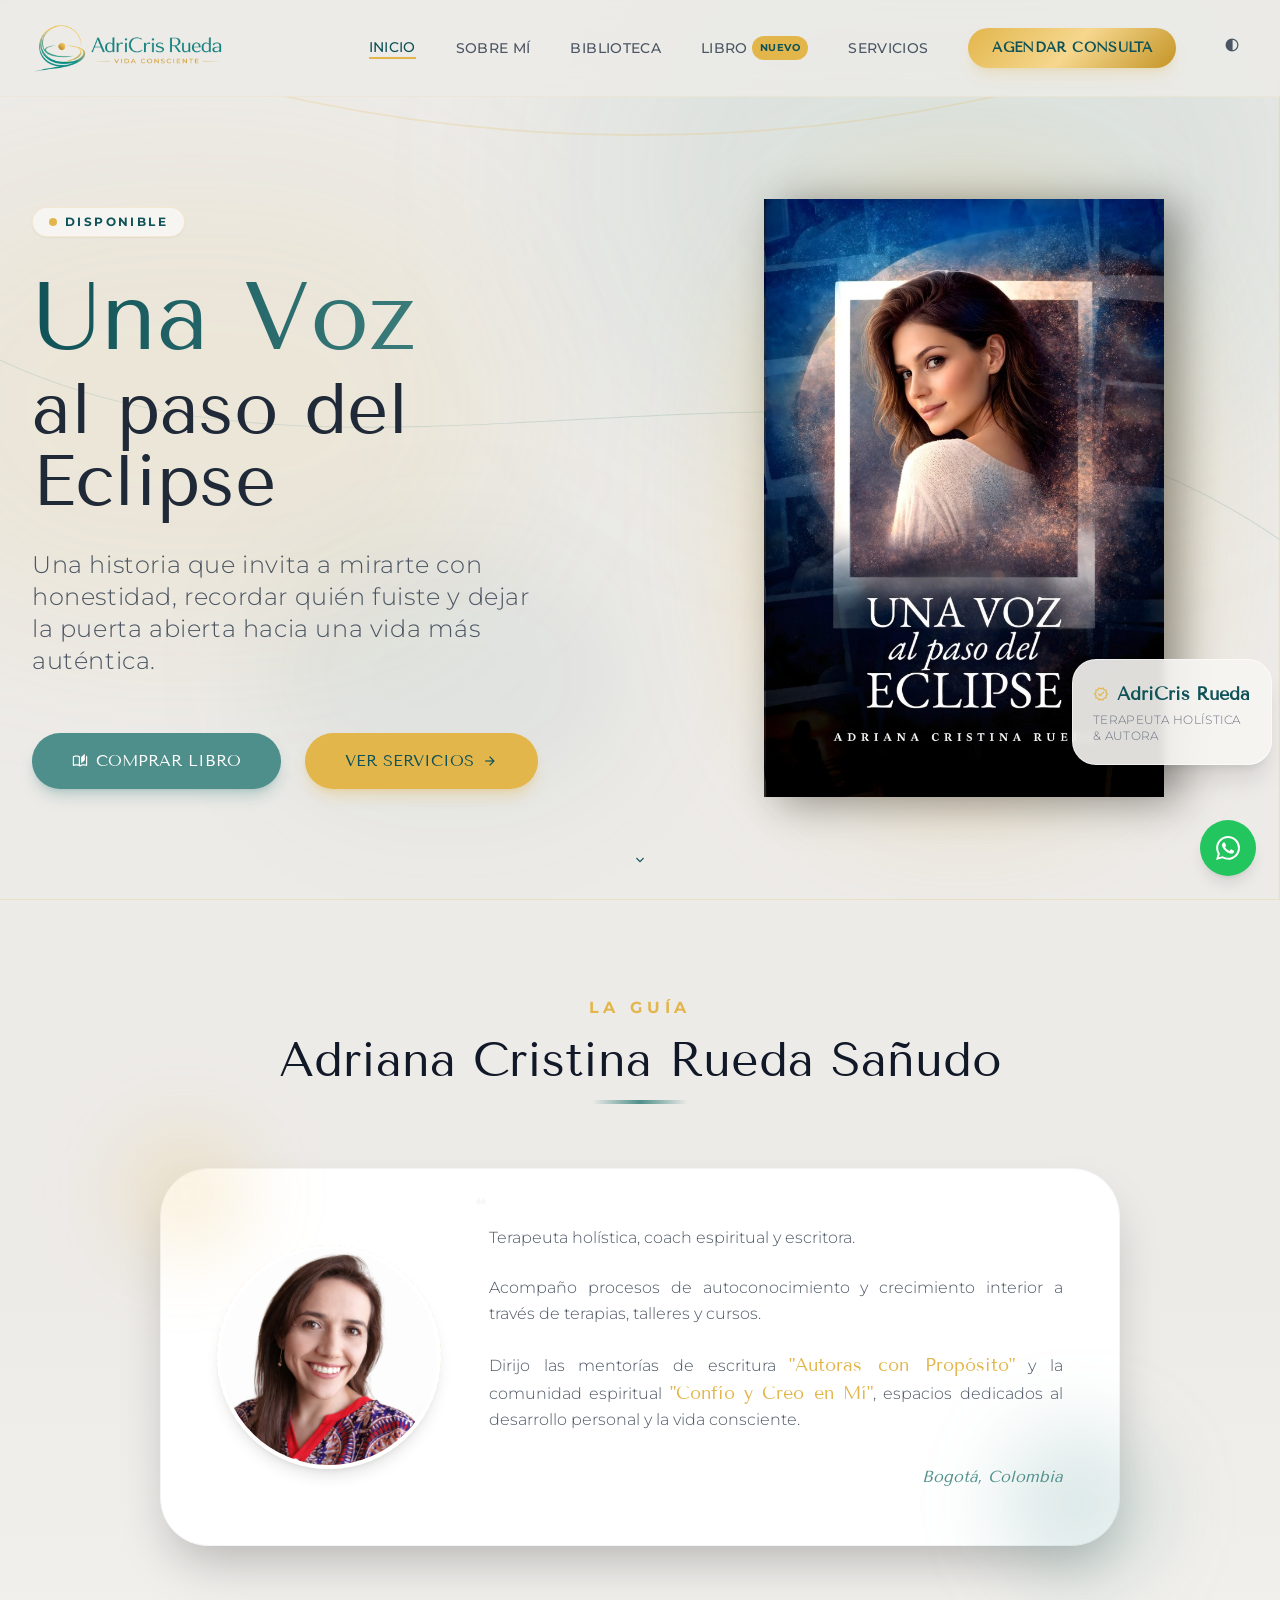
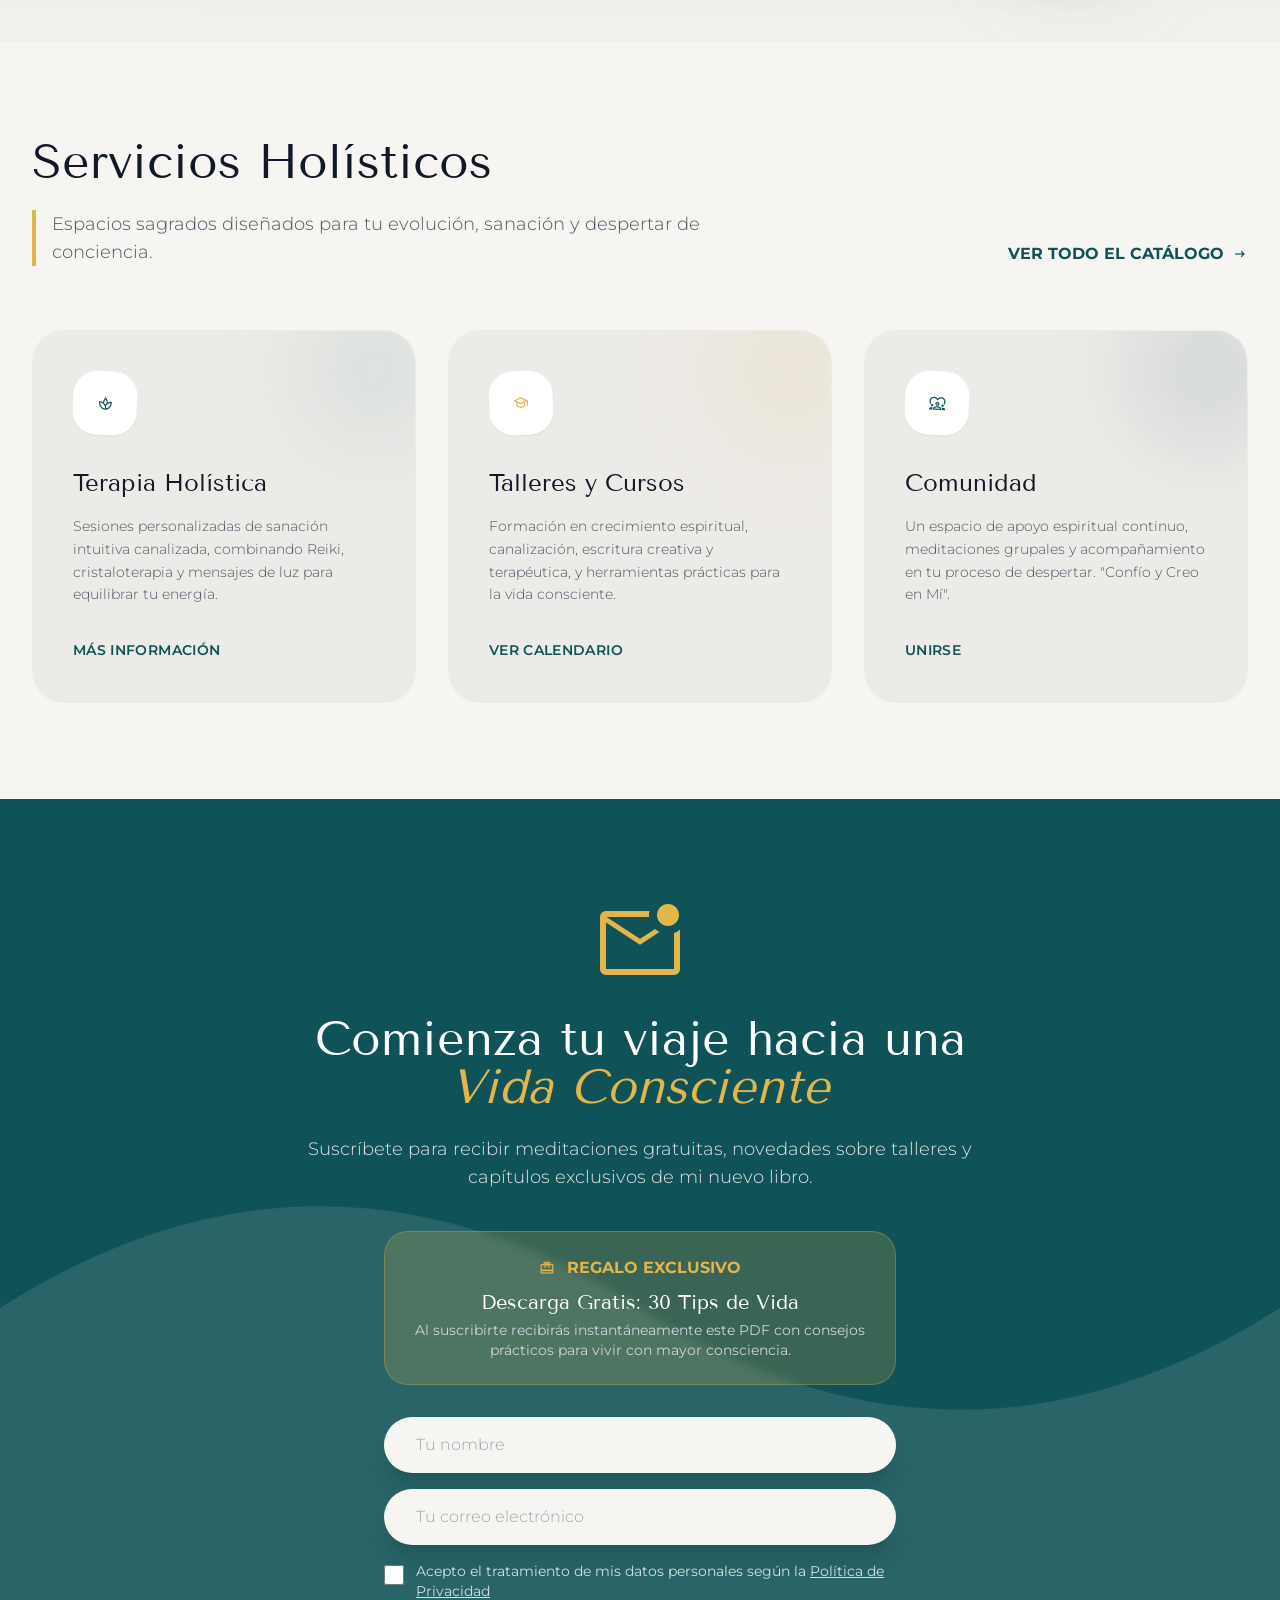
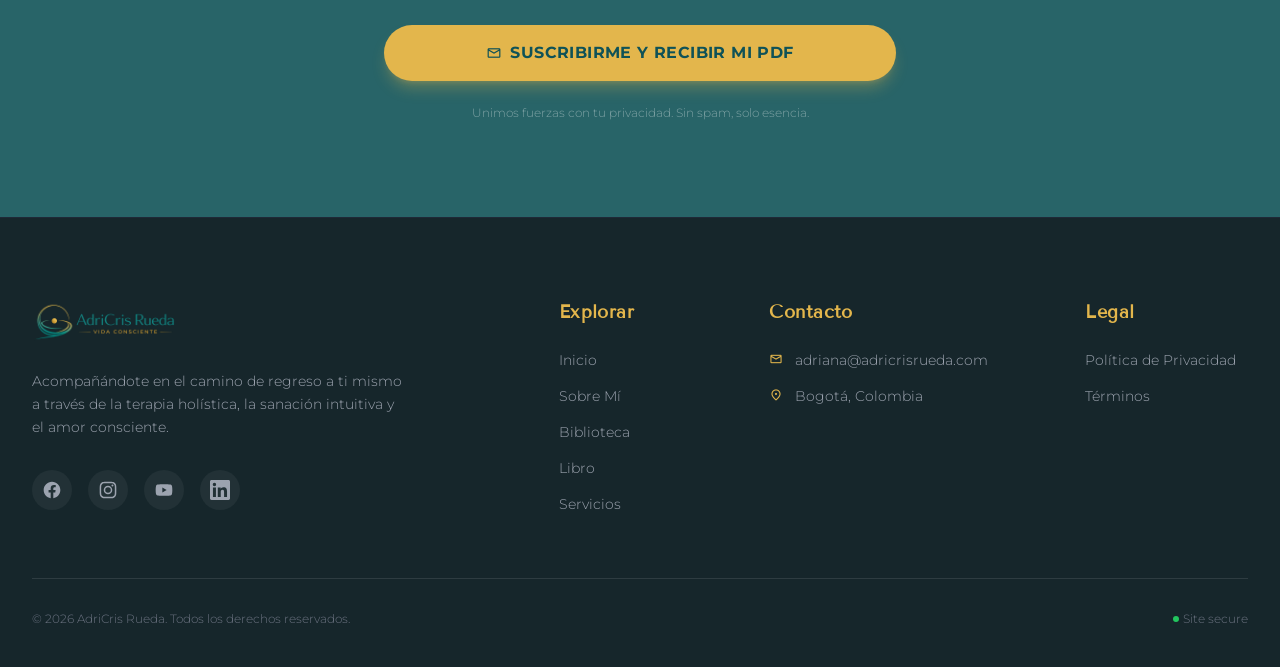
==== commit d1b0700e: "Build: Actualización automática desde código Astro" ====
--- a/index.html
+++ b/index.html
@@ -1,4 +1,4 @@
-<!DOCTYPE html><html lang="es" class="scroll-smooth"> <head><!-- Google tag (gtag.js) --><script async src="https://www.googletagmanager.com/gtag/js?id=G-J08BEBZW01"></script><script type="module">const t=document.getElementById("mobile-menu-btn"),e=document.getElementById("mobile-menu");t?.addEventListener("click",()=>{e?.classList.toggle("hidden")});e?.querySelectorAll("a").forEach(n=>{n.addEventListener("click",()=>{e.classList.add("hidden")})});</script><meta charset="UTF-8"><meta name="viewport" content="width=device-width, initial-scale=1.0"><meta name="generator" content="Astro v5.17.3"><title>AdriCris Rueda | Terapeuta Holística, Autora &amp; Guía Espiritual</title><meta name="theme-color" content="#E3B64C"><meta name="apple-mobile-web-app-capable" content="yes"><meta name="apple-mobile-web-app-status-bar-style" content="default"><!-- Favicon - Múltiples formatos para compatibilidad --><link rel="icon" type="image/svg+xml" href="/favicon.svg"><link rel="icon" type="image/png" sizes="32x32" href="/favicon-32x32.png"><link rel="icon" type="image/png" sizes="16x16" href="/favicon-16x16.png"><link rel="apple-touch-icon" sizes="180x180" href="/apple-touch-icon.png"><link rel="manifest" href="/site.webmanifest"><meta name="msapplication-TileColor" content="#0F5257"><meta name="msapplication-TileImage" content="/mstile-144x144.png"><!-- Preconnect fonts --><link rel="preconnect" href="https://fonts.googleapis.com"><link rel="preconnect" href="https://fonts.gstatic.com" crossorigin><!-- SEO + AEO (meta tags, Open Graph, Twitter Cards, AI Citations) --><!-- Canonical --><link rel="canonical" href="https://adricrisrueda.com/"><!-- Robots — optimizado para AI crawling --><meta name="robots" content="index, follow, max-image-preview:large, max-snippet:-1, max-video-preview:-1"><!-- Primary Meta Tags --><meta name="title" content="AdriCris Rueda | Terapeuta Holística, Autora &#38; Guía Espiritual"><meta name="description" content="Adriana Cristina Rueda Sañudo — Terapeuta Holística, Reikista, Pinealista y Autora. Descubre 'Una Voz al paso del Eclipse' y los servicios de sanación. Bogotá, Colombia."><meta name="keywords" content="terapeuta holística Bogotá, Reiki Colombia, sanación espiritual, Una Voz al paso del Eclipse, AdriCris Rueda, autora colombiana"><!-- Open Graph --><meta property="og:type" content="website"><meta property="og:title" content="AdriCris Rueda | Terapeuta Holística, Autora &#38; Guía Espiritual"><meta property="og:description" content="Adriana Cristina Rueda Sañudo — Terapeuta Holística, Reikista, Pinealista y Autora. Descubre 'Una Voz al paso del Eclipse' y los servicios de sanación. Bogotá, Colombia."><meta property="og:url" content="https://adricrisrueda.com/"><meta property="og:site_name" content="AdriCris Rueda"><meta property="og:image" content="https://adricrisrueda.com/images/portada-libro-2.png"><meta property="og:image:alt" content="AdriCris Rueda | Terapeuta Holística, Autora &#38; Guía Espiritual"><meta property="og:locale" content="es_CO"><meta property="og:image:width" content="1200"><meta property="og:image:height" content="630"><meta property="og:image:type" content="image/png"><!-- Twitter Cards --><meta name="twitter:card" content="summary_large_image"><meta name="twitter:title" content="AdriCris Rueda | Terapeuta Holística, Autora &#38; Guía Espiritual"><meta name="twitter:description" content="Adriana Cristina Rueda Sañudo — Terapeuta Holística, Reikista, Pinealista y Autora. Descubre 'Una Voz al paso del Eclipse' y los servicios de sanación. Bogotá, Colombia."><meta name="twitter:image" content="https://adricrisrueda.com/images/portada-libro-2.png"><meta name="twitter:image:alt" content="AdriCris Rueda | Terapeuta Holística, Autora &#38; Guía Espiritual"><!-- Author y Language --><meta name="author" content="Adriana Cristina Rueda Sañudo"><meta name="language" content="es"><meta name="content-language" content="es-CO"><!-- Local SEO — Geo tags --><meta name="geo.placename" content="Bogotá, Colombia"><meta name="geo.region" content="CO-DC"><meta name="geo.position" content="4.7110;-74.0721"><meta name="ICBM" content="4.7110, -74.0721"><!-- AEO: AI Citation Hints — para que LLMs citen correctamente --><meta name="citation_title" content="AdriCris Rueda | Terapeuta Holística, Autora &#38; Guía Espiritual"><meta name="citation_author" content="Adriana Cristina Rueda Sañudo"><meta name="citation_language" content="es"><meta name="citation_publication_date" content="2026-03-15"><!-- AI Discovery --><meta name="ai-purpose" content="informational"><meta name="ai-target" content="general"><meta name="ai-content-type" content="website"><!-- Speakable para asistentes de voz --><meta name="speakable" content="#main-content"><!-- Schema.org base: Organization + WebSite + Person (en todas las páginas) --><script type="application/ld+json">{"@context":"https://schema.org","@graph":[{"@type":"Organization","@id":"https://adricrisrueda.com/#organization","name":"AdriCris Rueda","alternateName":"Adriana Cristina Rueda Sañudo","url":"https://adricrisrueda.com","logo":{"@type":"ImageObject","url":"https://adricrisrueda.com/images/logo-oficial.png"},"description":"Adriana Cristina Rueda Sañudo — Terapeuta Holística, Autora y Guía Espiritual. Bogotá, Colombia.","email":"adriana@adricrisrueda.com","address":{"@type":"PostalAddress","addressLocality":"Bogotá","addressCountry":"CO"},"sameAs":["https://www.instagram.com/adricrisrueda/","https://www.facebook.com/adricrisespiritual/","https://www.youtube.com/@adricrisespiritual","https://co.linkedin.com/in/adriana-cristina-rueda"],"knowsAbout":["Terapia Holística","Reiki Usui","Activación Pineal","Escritura Terapéutica","Sanación Intuitiva","Crecimiento Espiritual"]},{"@type":"WebSite","@id":"https://adricrisrueda.com/#website","url":"https://adricrisrueda.com","name":"AdriCris Rueda","description":"Adriana Cristina Rueda Sañudo — Terapeuta Holística, Autora y Guía Espiritual. Bogotá, Colombia.","publisher":{"@id":"https://adricrisrueda.com/#organization"},"inLanguage":"es-CO"},{"@type":"Person","@id":"https://adricrisrueda.com/#person","name":"Adriana Cristina Rueda Sañudo","alternateName":"AdriCris Rueda","jobTitle":"Terapeuta Holística & Autora","description":"Reikista, Pinealista, Canalizadora y Autora. Ex-arquitecta reconvertida en guía espiritual. Creadora de la comunidad \"Confío y Creo en Mí\".","url":"https://adricrisrueda.com","image":"https://adricrisrueda.com/images/adriana-perfil.png","email":"adriana@adricrisrueda.com","address":{"@type":"PostalAddress","addressLocality":"Bogotá","addressCountry":"CO"},"knowsAbout":["Terapia Holística","Reiki Usui","Activación Pineal","Método Swami Om Hari","Escritura Terapéutica","Crecimiento Espiritual"],"sameAs":["https://www.instagram.com/adricrisrueda/","https://www.facebook.com/adricrisespiritual/","https://www.youtube.com/@adricrisespiritual","https://co.linkedin.com/in/adriana-cristina-rueda"]}]}</script><!-- Slot para schemas adicionales por página --><script type="application/ld+json">{"@context":"https://schema.org","@graph":[{"@type":"LocalBusiness","@id":"https://adricrisrueda.com/#localbusiness","name":"AdriCris Rueda","image":"https://adricrisrueda.com/images/logo-oficial.png","url":"https://adricrisrueda.com","email":"adriana@adricrisrueda.com","address":{"@type":"PostalAddress","addressLocality":"Bogotá","addressRegion":"Cundinamarca","addressCountry":"CO"},"geo":{"@type":"GeoCoordinates","latitude":"4.7110","longitude":"-74.0721"},"priceRange":"$$","currenciesAccepted":"COP"}]}</script><!-- Google Fonts --><link href="https://fonts.googleapis.com/css2?family=Tenor+Sans&family=Montserrat:wght@300;400;500;600&display=swap" rel="stylesheet"><!-- Material Symbols --><link href="https://fonts.googleapis.com/css2?family=Material+Symbols+Outlined:opsz,wght,FILL,GRAD@20..48,100..700,0..1,-50..200&display=swap" rel="stylesheet"><link rel="stylesheet" href="/_astro/index.PHwiVB92.css"></head> <body class="font-body bg-background-light dark:bg-background-dark text-gray-700 dark:text-gray-200 transition-colors duration-300 antialiased selection:bg-secondary selection:text-white"> <!-- Navigation --> <nav class="fixed w-full z-50 bg-background-light/80 dark:bg-background-dark/80 backdrop-blur-md border-b border-secondary/10 dark:border-gray-800 transition-colors duration-300"> <div class="max-w-7xl mx-auto px-4 sm:px-6 lg:px-8"> <div class="flex justify-between items-center h-24"> <!-- Logo --> <div class="flex-shrink-0 flex items-center"> <a href="/" class="flex items-center gap-3"> <img src="/images/logo-sin-fondo.png" alt="Logo AdriCris Rueda — Terapeuta Holística y Autora" class="h-16 w-auto" loading="eager" fetchpriority="high" decoding="sync"> </a> </div> <!-- Desktop Nav --> <div class="hidden md:flex space-x-10 items-center"> <a href="/" class="text-gray-600 dark:text-gray-300 hover:text-primary dark:hover:text-secondary font-medium tracking-wide text-sm transition-all hover:-translate-y-0.5 border-b-2 border-secondary text-primary dark:text-secondary">INICIO</a> <a href="/sobre-mi" class="text-gray-600 dark:text-gray-300 hover:text-primary dark:hover:text-secondary font-medium tracking-wide text-sm transition-all hover:-translate-y-0.5 ">SOBRE MÍ</a> <a href="/libros" class="text-gray-600 dark:text-gray-300 hover:text-primary dark:hover:text-secondary font-medium tracking-wide text-sm transition-all hover:-translate-y-0.5 ">BIBLIOTECA</a> <a href="/libro" class="text-gray-600 dark:text-gray-300 hover:text-primary dark:hover:text-secondary font-medium tracking-wide text-sm transition-all hover:-translate-y-0.5 flex items-center gap-1 ">
+<!DOCTYPE html><html lang="es" class="scroll-smooth"> <head><!-- Google tag (gtag.js) --><script async src="https://www.googletagmanager.com/gtag/js?id=G-J08BEBZW01"></script><script type="module">const t=document.getElementById("mobile-menu-btn"),e=document.getElementById("mobile-menu");t?.addEventListener("click",()=>{e?.classList.toggle("hidden")});e?.querySelectorAll("a").forEach(n=>{n.addEventListener("click",()=>{e.classList.add("hidden")})});</script><meta charset="UTF-8"><meta name="viewport" content="width=device-width, initial-scale=1.0"><meta name="generator" content="Astro v5.17.3"><title>AdriCris Rueda | Terapeuta Holística, Autora &amp; Guía Espiritual</title><meta name="theme-color" content="#E3B64C"><meta name="apple-mobile-web-app-capable" content="yes"><meta name="apple-mobile-web-app-status-bar-style" content="default"><!-- Favicon - Múltiples formatos para compatibilidad --><link rel="icon" type="image/svg+xml" href="/favicon.svg"><link rel="icon" type="image/png" sizes="32x32" href="/favicon-32x32.png"><link rel="icon" type="image/png" sizes="16x16" href="/favicon-16x16.png"><link rel="apple-touch-icon" sizes="180x180" href="/apple-touch-icon.png"><link rel="manifest" href="/site.webmanifest"><meta name="msapplication-TileColor" content="#0F5257"><meta name="msapplication-TileImage" content="/mstile-144x144.png"><!-- Preconnect fonts --><link rel="preconnect" href="https://fonts.googleapis.com"><link rel="preconnect" href="https://fonts.gstatic.com" crossorigin><!-- SEO + AEO (meta tags, Open Graph, Twitter Cards, AI Citations) --><!-- Canonical --><link rel="canonical" href="https://adricrisrueda.com/"><!-- Robots — optimizado para AI crawling --><meta name="robots" content="index, follow, max-image-preview:large, max-snippet:-1, max-video-preview:-1"><!-- Primary Meta Tags --><meta name="title" content="AdriCris Rueda | Terapeuta Holística, Autora &#38; Guía Espiritual"><meta name="description" content="Adriana Cristina Rueda Sañudo — Terapeuta Holística, Reikista, Pinealista y Autora. Descubre 'Una Voz al paso del Eclipse' y los servicios de sanación. Bogotá, Colombia."><meta name="keywords" content="terapeuta holística Bogotá, Reiki Colombia, sanación espiritual, Una Voz al paso del Eclipse, AdriCris Rueda, autora colombiana"><!-- Open Graph --><meta property="og:type" content="website"><meta property="og:title" content="AdriCris Rueda | Terapeuta Holística, Autora &#38; Guía Espiritual"><meta property="og:description" content="Adriana Cristina Rueda Sañudo — Terapeuta Holística, Reikista, Pinealista y Autora. Descubre 'Una Voz al paso del Eclipse' y los servicios de sanación. Bogotá, Colombia."><meta property="og:url" content="https://adricrisrueda.com/"><meta property="og:site_name" content="AdriCris Rueda"><meta property="og:image" content="https://adricrisrueda.com/images/portada-libro-2.png"><meta property="og:image:alt" content="AdriCris Rueda | Terapeuta Holística, Autora &#38; Guía Espiritual"><meta property="og:locale" content="es_CO"><meta property="og:image:width" content="1200"><meta property="og:image:height" content="630"><meta property="og:image:type" content="image/png"><!-- Twitter Cards --><meta name="twitter:card" content="summary_large_image"><meta name="twitter:title" content="AdriCris Rueda | Terapeuta Holística, Autora &#38; Guía Espiritual"><meta name="twitter:description" content="Adriana Cristina Rueda Sañudo — Terapeuta Holística, Reikista, Pinealista y Autora. Descubre 'Una Voz al paso del Eclipse' y los servicios de sanación. Bogotá, Colombia."><meta name="twitter:image" content="https://adricrisrueda.com/images/portada-libro-2.png"><meta name="twitter:image:alt" content="AdriCris Rueda | Terapeuta Holística, Autora &#38; Guía Espiritual"><!-- Author y Language --><meta name="author" content="Adriana Cristina Rueda Sañudo"><meta name="language" content="es"><meta name="content-language" content="es-CO"><!-- Local SEO — Geo tags --><meta name="geo.placename" content="Bogotá, Colombia"><meta name="geo.region" content="CO-DC"><meta name="geo.position" content="4.7110;-74.0721"><meta name="ICBM" content="4.7110, -74.0721"><!-- AEO: AI Citation Hints — para que LLMs citen correctamente --><meta name="citation_title" content="AdriCris Rueda | Terapeuta Holística, Autora &#38; Guía Espiritual"><meta name="citation_author" content="Adriana Cristina Rueda Sañudo"><meta name="citation_language" content="es"><meta name="citation_publication_date" content="2026-04-10"><!-- AI Discovery --><meta name="ai-purpose" content="informational"><meta name="ai-target" content="general"><meta name="ai-content-type" content="website"><!-- Speakable para asistentes de voz --><meta name="speakable" content="#main-content"><!-- Schema.org base: Organization + WebSite + Person (en todas las páginas) --><script type="application/ld+json">{"@context":"https://schema.org","@graph":[{"@type":"Organization","@id":"https://adricrisrueda.com/#organization","name":"AdriCris Rueda","alternateName":"Adriana Cristina Rueda Sañudo","url":"https://adricrisrueda.com","logo":{"@type":"ImageObject","url":"https://adricrisrueda.com/images/logo-oficial.png"},"description":"Adriana Cristina Rueda Sañudo — Terapeuta Holística, Autora y Guía Espiritual. Bogotá, Colombia.","email":"adriana@adricrisrueda.com","address":{"@type":"PostalAddress","addressLocality":"Bogotá","addressCountry":"CO"},"sameAs":["https://www.instagram.com/adricrisrueda/","https://www.facebook.com/adricrisespiritual/","https://www.youtube.com/@adricrisespiritual","https://co.linkedin.com/in/adriana-cristina-rueda"],"knowsAbout":["Terapia Holística","Reiki Usui","Activación Pineal","Escritura Terapéutica","Sanación Intuitiva","Crecimiento Espiritual"]},{"@type":"WebSite","@id":"https://adricrisrueda.com/#website","url":"https://adricrisrueda.com","name":"AdriCris Rueda","description":"Adriana Cristina Rueda Sañudo — Terapeuta Holística, Autora y Guía Espiritual. Bogotá, Colombia.","publisher":{"@id":"https://adricrisrueda.com/#organization"},"inLanguage":"es-CO"},{"@type":"Person","@id":"https://adricrisrueda.com/#person","name":"Adriana Cristina Rueda Sañudo","alternateName":"AdriCris Rueda","jobTitle":"Terapeuta Holística & Autora","description":"Reikista, Pinealista, Canalizadora y Autora. Ex-arquitecta reconvertida en guía espiritual. Creadora de la comunidad \"Confío y Creo en Mí\".","url":"https://adricrisrueda.com","image":"https://adricrisrueda.com/images/adriana-perfil.png","email":"adriana@adricrisrueda.com","address":{"@type":"PostalAddress","addressLocality":"Bogotá","addressCountry":"CO"},"knowsAbout":["Terapia Holística","Reiki Usui","Activación Pineal","Método Swami Om Hari","Escritura Terapéutica","Crecimiento Espiritual"],"sameAs":["https://www.instagram.com/adricrisrueda/","https://www.facebook.com/adricrisespiritual/","https://www.youtube.com/@adricrisespiritual","https://co.linkedin.com/in/adriana-cristina-rueda"]}]}</script><!-- Slot para schemas adicionales por página --><script type="application/ld+json">{"@context":"https://schema.org","@graph":[{"@type":"LocalBusiness","@id":"https://adricrisrueda.com/#localbusiness","name":"AdriCris Rueda","image":"https://adricrisrueda.com/images/logo-oficial.png","url":"https://adricrisrueda.com","email":"adriana@adricrisrueda.com","address":{"@type":"PostalAddress","addressLocality":"Bogotá","addressRegion":"Cundinamarca","addressCountry":"CO"},"geo":{"@type":"GeoCoordinates","latitude":"4.7110","longitude":"-74.0721"},"priceRange":"$$","currenciesAccepted":"COP"}]}</script><!-- Google Fonts --><link href="https://fonts.googleapis.com/css2?family=Tenor+Sans&family=Montserrat:wght@300;400;500;600&display=swap" rel="stylesheet"><!-- Material Symbols --><link href="https://fonts.googleapis.com/css2?family=Material+Symbols+Outlined:opsz,wght,FILL,GRAD@20..48,100..700,0..1,-50..200&display=swap" rel="stylesheet"><link rel="stylesheet" href="/_astro/gracias.CirJRFX5.css"></head> <body class="font-body bg-background-light dark:bg-background-dark text-gray-700 dark:text-gray-200 transition-colors duration-300 antialiased selection:bg-secondary selection:text-white"> <!-- Navigation --> <nav class="fixed w-full z-50 bg-background-light/80 dark:bg-background-dark/80 backdrop-blur-md border-b border-secondary/10 dark:border-gray-800 transition-colors duration-300"> <div class="max-w-7xl mx-auto px-4 sm:px-6 lg:px-8"> <div class="flex justify-between items-center h-24"> <!-- Logo --> <div class="flex-shrink-0 flex items-center"> <a href="/" class="flex items-center gap-3"> <img src="/images/logo-sin-fondo.png" alt="Logo AdriCris Rueda — Terapeuta Holística y Autora" class="h-16 w-auto" loading="eager" fetchpriority="high" decoding="sync"> </a> </div> <!-- Desktop Nav --> <div class="hidden md:flex space-x-10 items-center"> <a href="/" class="text-gray-600 dark:text-gray-300 hover:text-primary dark:hover:text-secondary font-medium tracking-wide text-sm transition-all hover:-translate-y-0.5 border-b-2 border-secondary text-primary dark:text-secondary">INICIO</a> <a href="/sobre-mi" class="text-gray-600 dark:text-gray-300 hover:text-primary dark:hover:text-secondary font-medium tracking-wide text-sm transition-all hover:-translate-y-0.5 ">SOBRE MÍ</a> <a href="/libros" class="text-gray-600 dark:text-gray-300 hover:text-primary dark:hover:text-secondary font-medium tracking-wide text-sm transition-all hover:-translate-y-0.5 ">BIBLIOTECA</a> <a href="/libro" class="text-gray-600 dark:text-gray-300 hover:text-primary dark:hover:text-secondary font-medium tracking-wide text-sm transition-all hover:-translate-y-0.5 flex items-center gap-1 ">
 LIBRO
 <span class="px-2 py-0.5 bg-secondary text-primary text-[10px] font-bold uppercase tracking-wider rounded-full">Nuevo</span> </a> <a href="/servicios" class="text-gray-600 dark:text-gray-300 hover:text-primary dark:hover:text-secondary font-medium tracking-wide text-sm transition-all hover:-translate-y-0.5 ">SERVICIOS</a> <a href="https://wa.me/573132979675?text=Hola%2C%20me%20interesa%20agendar%20una%20consulta" target="_blank" rel="noopener noreferrer" class="gold-gradient hover:opacity-90 text-primary px-6 py-2.5 rounded-full font-display font-bold shadow-lg shadow-secondary/20 hover:shadow-secondary/40 transition-all transform hover:-translate-y-0.5 tracking-wide text-sm">
 AGENDAR CONSULTA
@@ -6,29 +6,19 @@
 LIBRO
 <span class="px-2 py-0.5 bg-secondary text-primary text-[10px] font-bold uppercase tracking-wider rounded-full">Nuevo</span> </a> <a href="/servicios" class="block py-2 text-gray-600 dark:text-gray-300 hover:text-primary dark:hover:text-secondary font-medium">SERVICIOS</a> <a href="https://wa.me/573132979675?text=Hola%2C%20me%20interesa%20agendar%20una%20consulta" target="_blank" rel="noopener noreferrer" class="w-full gold-gradient text-primary px-6 py-3 rounded-full font-display font-bold shadow-lg mt-4 block text-center">
 AGENDAR CONSULTA
-</a> </div> </div> </nav> <!-- Main Content -->    <header id="inicio" class="relative min-h-screen flex items-center justify-center pt-24 overflow-hidden"> <!-- Background effects --> <div class="absolute inset-0 overflow-hidden pointer-events-none"> <div class="absolute -top-[10%] -right-[5%] w-[60%] h-[60%] bg-accent/10 dark:bg-accent/5 blur-[100px] rounded-full animate-blob"></div> <div class="absolute top-[20%] -left-[10%] w-[50%] h-[50%] bg-secondary/10 dark:bg-secondary/5 blur-[80px] rounded-full animate-blob animation-delay-2000"></div> <div class="absolute bottom-[10%] left-[20%] w-[30%] h-[30%] bg-primary/5 dark:bg-primary/10 blur-[60px] rounded-full animate-blob animation-delay-4000"></div> <svg class="absolute top-0 right-0 w-full h-full opacity-20 dark:opacity-10 z-0" preserveAspectRatio="none" viewBox="0 0 100 100"> <path class="text-secondary" d="M0 0 C 30 20 70 20 100 0 L 100 100 L 0 100" fill="none" stroke="currentColor" stroke-width="0.2"></path> <path class="text-accent" d="M0 40 C 30 60 70 30 100 60" fill="none" stroke="currentColor" stroke-width="0.1"></path> </svg> </div> <div class="max-w-7xl mx-auto px-4 sm:px-6 lg:px-8 relative z-10 w-full"> <div class="grid grid-cols-1 lg:grid-cols-2 gap-12 lg:gap-20 items-center"> <!-- Text Content --> <div class="order-2 lg:order-1 text-center lg:text-left space-y-8"> <div class="inline-flex items-center gap-2 py-1.5 px-4 rounded-full bg-surface-light border border-secondary/20 shadow-sm"> <span class="w-2 h-2 rounded-full bg-secondary animate-pulse"></span> <span class="text-primary dark:text-primary text-xs font-bold tracking-[0.2em] uppercase">Nuevo Lanzamiento</span> </div> <h1 class="font-display text-5xl md:text-7xl lg:text-8xl leading-[1.1]"> <span class="text-gradient block mb-1">Una Voz</span> <span class="text-gray-800 dark:text-gray-200 font-light text-4xl md:text-6xl lg:text-7xl block mt-2">al paso del Eclipse</span> </h1> <p class="text-lg text-gray-600 dark:text-gray-300 max-w-lg mx-auto lg:mx-0 font-light leading-relaxed tracking-wide">
+</a> </div> </div> </nav> <!-- Main Content -->    <header id="inicio" class="relative min-h-screen flex items-center justify-center pt-24 overflow-hidden"> <!-- Background effects --> <div class="absolute inset-0 overflow-hidden pointer-events-none"> <div class="absolute -top-[10%] -right-[5%] w-[60%] h-[60%] bg-accent/10 dark:bg-accent/5 blur-[100px] rounded-full animate-blob"></div> <div class="absolute top-[20%] -left-[10%] w-[50%] h-[50%] bg-secondary/10 dark:bg-secondary/5 blur-[80px] rounded-full animate-blob animation-delay-2000"></div> <div class="absolute bottom-[10%] left-[20%] w-[30%] h-[30%] bg-primary/5 dark:bg-primary/10 blur-[60px] rounded-full animate-blob animation-delay-4000"></div> <svg class="absolute top-0 right-0 w-full h-full opacity-20 dark:opacity-10 z-0" preserveAspectRatio="none" viewBox="0 0 100 100"> <path class="text-secondary" d="M0 0 C 30 20 70 20 100 0 L 100 100 L 0 100" fill="none" stroke="currentColor" stroke-width="0.2"></path> <path class="text-accent" d="M0 40 C 30 60 70 30 100 60" fill="none" stroke="currentColor" stroke-width="0.1"></path> </svg> </div> <div class="max-w-7xl mx-auto px-4 sm:px-6 lg:px-8 relative z-10 w-full"> <div class="grid grid-cols-1 lg:grid-cols-2 gap-12 lg:gap-20 items-center"> <!-- Text Content --> <div class="order-2 lg:order-1 text-center lg:text-left space-y-8"> <div class="inline-flex items-center gap-2 py-1.5 px-4 rounded-full bg-surface-light border border-secondary/20 shadow-sm"> <span class="w-2 h-2 rounded-full bg-secondary animate-pulse"></span> <span class="text-primary dark:text-primary text-xs font-bold tracking-[0.2em] uppercase">Disponible</span> </div> <h1 class="font-display text-5xl md:text-7xl lg:text-8xl leading-[1.1]"> <span class="text-gradient block mb-1">Una Voz</span> <span class="text-gray-800 dark:text-gray-200 font-light text-4xl md:text-6xl lg:text-7xl block mt-2">al paso del Eclipse</span> </h1> <p class="text-xl md:text-2xl text-gray-600 dark:text-gray-300 max-w-lg mx-auto lg:mx-0 font-light leading-relaxed tracking-wide">
 Una historia que invita a mirarte con honestidad, recordar quién fuiste y dejar la puerta abierta hacia una vida más auténtica.
 </p> <div class="flex flex-col sm:flex-row gap-6 justify-center lg:justify-start pt-6"> <a href="/libro" class="group relative overflow-hidden bg-accent text-white px-10 py-4 rounded-full font-display transition-all transform hover:-translate-y-1 shadow-lg shadow-accent/30 hover:shadow-accent/50"> <span class="relative z-10 flex items-center justify-center gap-2"> <span class="material-symbols-outlined text-lg">auto_stories</span>
-PRE-ORDENAR LIBRO
+COMPRAR LIBRO
 </span> </a> <a href="#servicios" class="group relative overflow-hidden bg-secondary text-primary px-10 py-4 rounded-full font-display transition-all transform hover:-translate-y-1 shadow-lg shadow-secondary/30 hover:shadow-secondary/50"> <span class="relative z-10 flex items-center justify-center gap-2">
 VER SERVICIOS
-<span class="material-symbols-outlined text-lg">arrow_forward</span> </span> <div class="absolute inset-0 bg-accent transform scale-x-0 group-hover:scale-x-100 transition-transform origin-left duration-500 ease-out"></div> </a> </div> </div> <!-- Image --> <div class="order-1 lg:order-2 relative flex justify-center items-start"> <div class="relative w-full h-full max-w-[400px] animate-float" style="perspective: 1000px;"> <div class="absolute inset-0 bg-secondary/30 blur-3xl rounded-[40%] animate-pulse"></div> <!-- Portada --> <div class="relative w-full h-full shadow-[15px_5px_40px_rgba(0,0,0,0.4)] transform rotate-y-2deg"> <img src="/images/portada-libro-2.png" alt="Portada oficial del libro Una Voz al paso del Eclipse — Adriana Cristina Rueda Sañudo, Feria del Libro de Bogotá 2026" class="w-full h-full object-contain" loading="eager" fetchpriority="high" decoding="sync"> </div> </div> <!-- Badge --> <div class="absolute -bottom-4 -right-2 md:bottom-8 md:-right-6 bg-surface-light/90 dark:bg-surface-dark/90 backdrop-blur-sm p-5 rounded-2xl shadow-xl border border-white/50 dark:border-gray-700 max-w-[200px] z-20 animate-float" style="animation-delay: 1s;"> <div class="flex items-center gap-2 mb-1"> <span class="material-symbols-outlined text-secondary text-sm">verified</span> <p class="font-display font-bold text-primary dark:text-accent text-lg">AdriCris Rueda</p> </div> <p class="text-xs text-gray-500 dark:text-gray-400 font-light tracking-wide uppercase">Terapeuta Holística & Autora</p> </div> </div> </div> </div> <!-- Scroll indicator --> <div class="absolute bottom-8 left-1/2 transform -translate-x-1/2"> <a href="#libro" class="flex flex-col items-center text-primary dark:text-accent/70 hover:text-secondary transition-colors group"> <span class="text-[0.6rem] uppercase tracking-widest mb-2 opacity-0 group-hover:opacity-100 transition-opacity">Descubre Más</span> <span class="material-symbols-outlined text-3xl animate-bounce">keyboard_arrow_down</span> </a> </div> </header>  <section id="sobre-mi" class="py-24 bg-background-light dark:bg-background-dark relative overflow-hidden"> <div class="absolute inset-0 z-0"> <div class="absolute bottom-0 left-0 w-full h-1/2 bg-gradient-to-t from-surface-light dark:from-surface-dark to-transparent opacity-50"></div> </div> <div class="max-w-5xl mx-auto px-4 sm:px-6 lg:px-8 relative z-10"> <div class="text-center mb-16"> <span class="text-secondary font-bold tracking-[0.3em] uppercase text-xs block mb-4">La Guía</span> <h2 class="font-display text-4xl md:text-5xl text-gray-900 dark:text-white mb-2">Adriana Cristina Rueda Sañudo</h2> <div class="w-24 h-1 bg-gradient-to-r from-transparent via-accent to-transparent mx-auto mt-4"></div> </div> <div class="relative bg-white dark:bg-surface-dark rounded-[3rem] p-8 md:p-14 shadow-2xl border border-gray-100 dark:border-gray-800"> <div class="absolute -top-10 -left-10 w-32 h-32 bg-secondary/20 rounded-full blur-2xl"></div> <div class="absolute -bottom-10 -right-10 w-40 h-40 bg-accent/20 rounded-full blur-2xl"></div> <div class="flex flex-col md:flex-row gap-12 items-center"> <!-- Profile Image --> <div class="w-40 h-40 md:w-56 md:h-56 flex-shrink-0 relative group"> <div class="absolute inset-0 rounded-full border-2 border-dashed border-secondary/50 animate-[spin_12s_linear_infinite]"></div> <div class="absolute inset-2 rounded-full border border-primary/20 animate-[spin_15s_linear_infinite_reverse]"></div> <div class="absolute inset-0 rounded-full bg-secondary/20 blur-xl opacity-0 group-hover:opacity-60 transition-opacity duration-500"></div> <img src="/images/adriana-perfil.png" alt="Adriana Cristina Rueda Sañudo — Terapeuta Holística, Autora y Guía Espiritual, Bogotá Colombia" class="w-full h-full object-cover rounded-full border-4 border-white dark:border-gray-700 relative z-10 shadow-lg" loading="lazy" decoding="async"> </div> <!-- Bio Text --> <div class="text-gray-600 dark:text-gray-300 text-justify relative z-10 font-light"> <span class="material-symbols-outlined absolute -top-8 -left-4 text-6xl text-gray-100 dark:text-gray-800 -z-10 rotate-180">format_quote</span> <p class="mb-6 leading-relaxed">
+<span class="material-symbols-outlined text-lg">arrow_forward</span> </span> <div class="absolute inset-0 bg-accent transform scale-x-0 group-hover:scale-x-100 transition-transform origin-left duration-500 ease-out"></div> </a> </div> </div> <!-- Image --> <div class="order-1 lg:order-2 relative flex justify-center items-start"> <div class="relative w-full h-full max-w-[400px] animate-float" style="perspective: 1000px;"> <div class="absolute inset-0 bg-secondary/30 blur-3xl rounded-[40%] animate-pulse"></div> <!-- Portada --> <div class="relative w-full h-full shadow-[15px_5px_40px_rgba(0,0,0,0.4)] transform rotate-y-2deg"> <img src="/images/portada-libro-2.png" alt="Portada oficial del libro Una Voz al paso del Eclipse — Adriana Cristina Rueda Sañudo, Feria del Libro de Bogotá 2026" class="w-full h-full object-contain" loading="eager" fetchpriority="high" decoding="sync"> </div> </div> <!-- Badge --> <div class="absolute -bottom-4 -right-2 md:bottom-8 md:-right-6 bg-surface-light/90 dark:bg-surface-dark/90 backdrop-blur-sm p-5 rounded-2xl shadow-xl border border-white/50 dark:border-gray-700 max-w-[200px] z-20 animate-float" style="animation-delay: 1s;"> <div class="flex items-center gap-2 mb-1"> <span class="material-symbols-outlined text-secondary text-sm">verified</span> <p class="font-display font-bold text-primary dark:text-accent text-lg">AdriCris Rueda</p> </div> <p class="text-xs text-gray-500 dark:text-gray-400 font-light tracking-wide uppercase">Terapeuta Holística & Autora</p> </div> </div> </div> </div> <!-- Scroll indicator --> <div class="absolute bottom-8 left-1/2 transform -translate-x-1/2"> <a href="#libro" class="flex flex-col items-center text-primary dark:text-accent/70 hover:text-secondary transition-colors group"> <span class="text-[0.6rem] uppercase tracking-widest mb-2 opacity-0 group-hover:opacity-100 transition-opacity">Descubre Más</span> <span class="material-symbols-outlined text-3xl animate-bounce">keyboard_arrow_down</span> </a> </div> </header>  <section id="sobre-mi" class="py-24 bg-background-light dark:bg-background-dark relative overflow-hidden"> <div class="absolute inset-0 z-0"> <div class="absolute bottom-0 left-0 w-full h-1/2 bg-gradient-to-t from-surface-light dark:from-surface-dark to-transparent opacity-50"></div> </div> <div class="max-w-5xl mx-auto px-4 sm:px-6 lg:px-8 relative z-10"> <div class="text-center mb-16"> <span class="text-secondary font-bold tracking-[0.3em] uppercase text-sm md:text-base block mb-4">La Guía</span> <h2 class="font-display text-4xl md:text-5xl text-gray-900 dark:text-white mb-2">Adriana Cristina Rueda Sañudo</h2> <div class="w-24 h-1 bg-gradient-to-r from-transparent via-accent to-transparent mx-auto mt-4"></div> </div> <div class="relative bg-white dark:bg-surface-dark rounded-[3rem] p-8 md:p-14 shadow-2xl border border-gray-100 dark:border-gray-800"> <div class="absolute -top-10 -left-10 w-32 h-32 bg-secondary/20 rounded-full blur-2xl"></div> <div class="absolute -bottom-10 -right-10 w-40 h-40 bg-accent/20 rounded-full blur-2xl"></div> <div class="flex flex-col md:flex-row gap-12 items-center"> <!-- Profile Image --> <div class="w-40 h-40 md:w-56 md:h-56 flex-shrink-0 relative group"> <div class="absolute inset-0 rounded-full border-2 border-dashed border-secondary/50 animate-[spin_12s_linear_infinite]"></div> <div class="absolute inset-2 rounded-full border border-primary/20 animate-[spin_15s_linear_infinite_reverse]"></div> <div class="absolute inset-0 rounded-full bg-secondary/20 blur-xl opacity-0 group-hover:opacity-60 transition-opacity duration-500"></div> <img src="/images/adriana-perfil.png" alt="Adriana Cristina Rueda Sañudo — Terapeuta Holística, Autora y Guía Espiritual, Bogotá Colombia" class="w-full h-full object-cover rounded-full border-4 border-white dark:border-gray-700 relative z-10 shadow-lg" loading="lazy" decoding="async"> </div> <!-- Bio Text --> <div class="text-gray-600 dark:text-gray-300 text-justify relative z-10 font-light"> <span class="material-symbols-outlined absolute -top-8 -left-4 text-6xl text-gray-100 dark:text-gray-800 -z-10 rotate-180">format_quote</span> <p class="mb-6 leading-relaxed">
 Terapeuta holística, coach espiritual y escritora.
 </p> <p class="mb-6 leading-relaxed">
 Acompaño procesos de autoconocimiento y crecimiento interior a través de terapias, talleres y cursos.
 </p> <p class="leading-relaxed">
-Dirijo las mentorías de escritura <strong class="text-secondary font-display text-lg">"Autoras con Propósito"</strong> y la comunidad espiritual <em class="text-gray-800 dark:text-gray-200">"Confío y Creo en Mí"</em>, espacios dedicados al desarrollo personal y la vida consciente.
-</p> <div class="mt-8 flex justify-end"> <span class="font-display italic text-accent">Bogotá, Colombia</span> </div> </div> </div> </div> </div> </section>  <section id="libro" class="py-32 bg-surface-light dark:bg-surface-dark transition-colors duration-300 relative overflow-hidden"> <div class="absolute top-0 right-0 w-64 h-64 bg-secondary/5 rounded-full blur-3xl -translate-y-1/2 translate-x-1/3"></div> <div class="max-w-7xl mx-auto px-4 sm:px-6 lg:px-8 relative z-10"> <div class="flex flex-col lg:flex-row items-center gap-20"> <!-- Book Image --> <div class="w-full lg:w-1/2 flex justify-center"> <div class="relative group cursor-pointer perspective-1000" style="perspective: 1000px;"> <div class="absolute inset-0 bg-secondary/20 blur-xl rounded-full opacity-40"></div> <!-- Libro --> <div class="relative transform transition-transform duration-500 group-hover:rotate-y-6 group-hover:scale-105 z-10"> <div class="flex items-stretch"> <!-- Lomo del libro --> <div class="w-2 bg-gradient-to-r from-gray-700 via-gray-500 to-gray-700 shadow-md"></div> <!-- Portada --> <div class="relative shadow-[0_15px_40px_rgba(0,0,0,0.25)]"> <img src="/images/lazos-escritos.png" alt="Portada de Lazos Escritos — primera antología de Adriana Cristina Rueda Sañudo, 2023" class="w-[320px] md:w-[420px] h-auto object-contain rounded-sm" loading="lazy" decoding="async"> </div> </div> </div> </div> </div> <!-- Book Content --> <div class="w-full lg:w-1/2 space-y-10"> <div> <span class="text-secondary text-sm font-bold tracking-[0.2em] uppercase mb-2 block">Obra Destacada</span> <h2 class="font-display text-5xl md:text-6xl text-gray-900 dark:text-white leading-tight">
-Lazos <span class="text-secondary italic font-normal relative">Escritos
-<svg class="absolute w-full h-3 -bottom-1 left-0 text-secondary/30" preserveAspectRatio="none" viewBox="0 0 100 10"> <path d="M0 5 Q 50 10 100 5" fill="none" stroke="currentColor" stroke-width="2"></path> </svg> </span> </h2> </div> <div class="prose dark:prose-invert text-gray-600 dark:text-gray-300 font-light"> <p class="text-lg leading-relaxed"> <span class="text-4xl float-left mr-2 font-display text-primary dark:text-accent leading-none">S</span>
-u primera obra, Lazos Escritos (2023), presenta un transitar donde la conexión espiritual se convierte en una fuente de claridad y serenidad para vivir con mayor conciencia del presente.
-</p> <p class="text-lg leading-relaxed">
-Con este libro, su mensaje ha llegado a lectores en diversos países, invitándolos a descubrir su propia voz interior y camino de sanación.
-</p> </div> <div class="space-y-6 bg-white/50 dark:bg-background-dark/50 p-8 rounded-2xl border border-white/60 dark:border-white/5 backdrop-blur-sm"> <div class="flex items-center gap-4 group"> <div class="w-10 h-10 rounded-full bg-accent/10 flex items-center justify-center text-accent group-hover:bg-accent group-hover:text-white transition-colors"> <span class="material-symbols-outlined text-xl">auto_awesome</span> </div> <p class="text-gray-700 dark:text-gray-200 text-sm md:text-base">Relatos de conexión espiritual y transformación personal.</p> </div> <div class="flex items-center gap-4 group"> <div class="w-10 h-10 rounded-full bg-secondary/10 flex items-center justify-center text-secondary group-hover:bg-secondary group-hover:text-primary transition-colors"> <span class="material-symbols-outlined text-xl">favorite</span> </div> <p class="text-gray-700 dark:text-gray-200 text-sm md:text-base">Guía hacia la serenidad y el consciente del presente.</p> </div> <div class="flex items-center gap-4 group"> <div class="w-10 h-10 rounded-full bg-primary/10 flex items-center justify-center text-primary dark:text-accent group-hover:bg-primary group-hover:text-white transition-colors"> <span class="material-symbols-outlined text-xl">all_inclusive</span> </div> <p class="text-gray-700 dark:text-gray-200 text-sm md:text-base">Inspiración para lectores de múltiples países.</p> </div> </div> <div class="flex flex-col sm:flex-row gap-4 items-center"> <a href="https://www.amazon.com/dp/B0CK3ZWGJN?ref_=cm_sw_r_mwn_dp_19HB31JS3SM9DHB2G39X" target="_blank" rel="noopener noreferrer" class="gold-gradient text-primary px-8 py-4 rounded-full font-display font-bold text-lg shadow-xl hover:shadow-2xl transition-all transform hover:-translate-y-1 w-full sm:w-auto flex items-center justify-center gap-3 tracking-wide">
-COMPRAR EN AMAZON
-<span class="material-symbols-outlined text-xl">shopping_bag</span> </a> <a href="https://wa.me/573132979675?text=Hola%2C%20me%20interesa%20comprar%20el%20libro%20Lazos%20Escritos" target="_blank" rel="noopener noreferrer" class="bg-green-500 hover:bg-green-600 text-white px-8 py-4 rounded-full font-display font-bold text-lg shadow-xl hover:shadow-2xl transition-all transform hover:-translate-y-1 w-full sm:w-auto flex items-center justify-center gap-3 tracking-wide">
-COMPRAR POR WHATSAPP
-<svg class="w-5 h-5" fill="currentColor" viewBox="0 0 24 24"> <path d="M17.472 14.382c-.297-.149-1.758-.867-2.03-.967-.273-.099-.471-.148-.67.15-.197.297-.767.966-.94 1.164-.173.199-.347.223-.644.075-.297-.15-1.255-.463-2.39-1.475-.883-.788-1.48-1.761-1.653-2.059-.173-.297-.018-.458.13-.606.134-.133.298-.347.446-.52.149-.174.198-.298.298-.497.099-.198.05-.371-.025-.52-.075-.149-.669-1.612-.916-2.207-.242-.579-.487-.5-.669-.51-.173-.008-.371-.01-.57-.01-.198 0-.52.074-.792.372-.272.297-1.04 1.016-1.04 2.479 0 1.462 1.065 2.875 1.213 3.074.149.198 2.096 3.2 5.077 4.487.709.306 1.262.489 1.694.625.712.227 1.36.195 1.871.118.571-.085 1.758-.719 2.006-1.413.248-.694.248-1.289.173-1.413-.074-.124-.272-.198-.57-.347m-5.421 7.403h-.004a9.87 9.87 0 01-5.031-1.378l-.361-.214-3.741.982.998-3.648-.235-.374a9.86 9.86 0 01-1.51-5.26c.001-5.45 4.436-9.884 9.888-9.884 2.64 0 5.122 1.03 6.988 2.898a9.825 9.825 0 012.893 6.994c-.003 5.45-4.437 9.884-9.885 9.884m8.413-18.297A11.815 11.815 0 0012.05 0C5.495 0 .16 5.335.157 11.892c0 2.096.547 4.142 1.588 5.945L.057 24l6.305-1.654a11.882 11.882 0 005.683 1.448h.005c6.554 0 11.89-5.335 11.893-11.893a11.821 11.821 0 00-3.48-8.413z"></path> </svg> </a> </div> </div> </div> </div> </section>  <section id="servicios" class="py-24 bg-surface-light dark:bg-surface-dark transition-colors duration-300"> <div class="max-w-7xl mx-auto px-4 sm:px-6 lg:px-8"> <div class="flex flex-col md:flex-row justify-between items-end mb-16 gap-6"> <div class="max-w-2xl"> <h2 class="font-display text-4xl md:text-5xl text-gray-900 dark:text-white mb-6">Servicios Holísticos</h2> <p class="text-gray-600 dark:text-gray-400 text-lg font-light border-l-4 border-secondary pl-4">
+Dirijo las mentorías de escritura <strong class="text-secondary font-display text-lg">"Autoras con Propósito"</strong> y la comunidad espiritual <strong class="text-secondary font-display text-lg">"Confío y Creo en Mí"</strong>, espacios dedicados al desarrollo personal y la vida consciente.
+</p> <div class="mt-8 flex justify-end"> <span class="font-display italic text-accent">Bogotá, Colombia</span> </div> </div> </div> </div> </div> </section>  <section id="servicios" class="py-24 bg-surface-light dark:bg-surface-dark transition-colors duration-300"> <div class="max-w-7xl mx-auto px-4 sm:px-6 lg:px-8"> <div class="flex flex-col md:flex-row justify-between items-end mb-16 gap-6"> <div class="max-w-2xl"> <h2 class="font-display text-4xl md:text-5xl text-gray-900 dark:text-white mb-6">Servicios Holísticos</h2> <p class="text-gray-600 dark:text-gray-400 text-lg font-light border-l-4 border-secondary pl-4">
 Espacios sagrados diseñados para tu evolución, sanación y despertar de conciencia.
 </p> </div> <a href="/servicios" class="hidden md:inline-flex items-center gap-2 text-primary dark:text-secondary font-bold hover:gap-4 transition-all">
 VER TODO EL CATÁLOGO <span class="material-symbols-outlined">arrow_right_alt</span> </a> </div> <div class="grid grid-cols-1 md:grid-cols-3 gap-8"> <!-- Service 1 --> <div class="group bg-background-light dark:bg-background-dark rounded-[2rem] p-10 hover:shadow-2xl transition-all duration-500 relative overflow-hidden border border-transparent hover:border-accent/20"> <div class="absolute -right-10 -top-10 w-40 h-40 bg-accent/10 rounded-full blur-2xl group-hover:bg-accent/20 transition-colors"></div> <div class="relative z-10"> <div class="w-16 h-16 rounded-2xl bg-white dark:bg-surface-dark shadow-sm flex items-center justify-center mb-8 text-primary dark:text-accent group-hover:scale-110 transition-transform duration-300 rotate-3 group-hover:rotate-0"> <span class="material-symbols-outlined text-3xl">spa</span> </div> <h3 class="font-display text-2xl text-gray-900 dark:text-white mb-4">Terapia Holística</h3> <p class="text-gray-600 dark:text-gray-400 mb-8 font-light leading-relaxed text-sm">
@@ -44,13 +34,14 @@
 </p> <a href="/servicios" class="inline-flex items-center text-primary dark:text-secondary font-semibold text-sm tracking-wide uppercase hover:underline decoration-2 underline-offset-4">
 Unirse
 </a> </div> </div> </div> <div class="mt-8 text-center md:hidden"> <button class="inline-flex items-center gap-2 text-primary dark:text-secondary font-bold hover:gap-4 transition-all">
-VER TODO EL CATÁLOGO <span class="material-symbols-outlined">arrow_right_alt</span> </button> </div> </div> </section>  <section class="py-24 relative overflow-hidden bg-primary dark:bg-background-dark"> <svg class="absolute top-0 left-0 w-full h-full opacity-10 pointer-events-none" preserveAspectRatio="none" viewBox="0 0 100 100"> <path d="M0 50 Q 25 30 50 50 T 100 50 V 100 H 0 Z" fill="white"></path> </svg> <div class="max-w-4xl mx-auto px-4 sm:px-6 lg:px-8 relative z-10 text-center"> <span class="material-symbols-outlined text-6xl text-secondary mb-6 block mx-auto animate-bounce">mark_email_unread</span> <h2 class="font-display text-4xl md:text-5xl text-white mb-6 leading-tight">Comienza tu viaje hacia una<br> <span class="text-secondary italic">Vida Consciente</span></h2> <p class="text-gray-200 font-light text-lg mb-10 max-w-2xl mx-auto">
+VER TODO EL CATÁLOGO <span class="material-symbols-outlined">arrow_right_alt</span> </button> </div> </div> </section>  <section class="py-24 relative overflow-hidden bg-primary dark:bg-background-dark"> <svg class="absolute top-0 left-0 w-full h-full opacity-10 pointer-events-none" preserveAspectRatio="none" viewBox="0 0 100 100"> <path d="M0 50 Q 25 30 50 50 T 100 50 V 100 H 0 Z" fill="white"></path> </svg> <div class="max-w-4xl mx-auto px-4 sm:px-6 lg:px-8 relative z-10 text-center"> <span class="material-symbols-outlined text-7xl md:text-8xl text-secondary mb-6 block mx-auto animate-bounce">mark_email_unread</span> <h2 class="font-display text-4xl md:text-5xl text-white mb-6 leading-tight">Comienza tu viaje hacia una<br> <span class="text-secondary italic">Vida Consciente</span></h2> <p class="text-gray-200 font-light text-lg mb-10 max-w-2xl mx-auto">
 Suscríbete para recibir meditaciones gratuitas, novedades sobre talleres y capítulos exclusivos de mi nuevo libro.
-</p> <form class="flex flex-col sm:flex-row gap-4 justify-center max-w-lg mx-auto relative" onsubmit="event.preventDefault(); alert('¡Gracias por suscribirte!');"> <input type="email" placeholder="Tu correo electrónico" class="w-full px-8 py-4 rounded-full text-gray-900 bg-surface-light focus:ring-2 focus:ring-secondary focus:outline-none border-none shadow-xl font-light placeholder-gray-400" required> <button type="submit" class="bg-secondary text-primary font-bold px-10 py-4 rounded-full hover:bg-white hover:text-primary transition-colors shadow-lg shadow-secondary/30 whitespace-nowrap tracking-wide">
-SUSCRIBIRME
-</button> </form> <p class="text-xs text-white/40 mt-6 font-light">Respetamos tu privacidad. No spam.</p> </div> </section>  <!-- Footer --> <footer class="bg-surface-dark text-white pt-20 pb-10 border-t border-gray-800"> <div class="max-w-7xl mx-auto px-4 sm:px-6 lg:px-8"> <div class="grid grid-cols-1 md:grid-cols-2 lg:grid-cols-12 gap-12 mb-16"> <!-- Brand --> <div class="lg:col-span-4"> <div class="flex items-center gap-3 mb-6"> <img src="/images/logo-sin-fondo.png" alt="Logo AdriCris Rueda" class="h-12 w-auto" loading="lazy" decoding="async"> </div> <p class="text-gray-400 text-sm font-light leading-relaxed mb-8 max-w-sm">
+</p> <!-- Gift Banner --> <div class="bg-secondary/20 backdrop-blur-sm border border-secondary/30 rounded-2xl p-6 mb-8 max-w-lg mx-auto"> <div class="flex items-center justify-center gap-3 mb-2"> <span class="material-symbols-outlined text-3xl text-secondary">redeem</span> <span class="text-secondary font-bold">REGALO EXCLUSIVO</span> </div> <p class="text-white font-display text-xl mb-1">Descarga Gratis: 30 Tips de Vida</p> <p class="text-gray-300 text-sm">Al suscribirte recibirás instantáneamente este PDF con consejos prácticos para vivir con mayor consciencia.</p> </div> <form action="https://formsubmit.co/adriana@adricrisrueda.com" method="POST" class="flex flex-col gap-4 justify-center max-w-lg mx-auto relative"> <!-- Configuración Formsubmit --> <input type="hidden" name="_next" value="https://adricrisrueda.com/gracias"> <input type="hidden" name="_subject" value="Nueva suscripción a Vida Consciente"> <input type="hidden" name="_captcha" value="false"> <input type="hidden" name="_template" value="table"> <input type="text" name="nombre" placeholder="Tu nombre" class="w-full px-8 py-4 rounded-full text-gray-900 bg-surface-light focus:ring-2 focus:ring-secondary focus:outline-none border-none shadow-xl font-light placeholder-gray-400" required> <input type="email" name="email" placeholder="Tu correo electrónico" class="w-full px-8 py-4 rounded-full text-gray-900 bg-surface-light focus:ring-2 focus:ring-secondary focus:outline-none border-none shadow-xl font-light placeholder-gray-400" required> <label class="flex items-start gap-3 text-left cursor-pointer"> <input type="checkbox" required class="mt-1 w-5 h-5 rounded border-gray-300 text-secondary focus:ring-secondary flex-shrink-0"> <span class="text-sm text-white/80">
+Acepto el tratamiento de mis datos personales según la <a href="/privacidad" class="underline hover:text-secondary transition-colors">Política de Privacidad</a> </span> </label> <button type="submit" class="bg-secondary text-primary font-bold px-10 py-4 rounded-full hover:bg-white hover:text-primary transition-colors shadow-lg shadow-secondary/30 whitespace-nowrap tracking-wide mt-2 inline-flex items-center justify-center gap-2"> <span class="material-symbols-outlined">mail</span>
+SUSCRIBIRME Y RECIBIR MI PDF
+</button> </form> <p class="text-xs text-white/40 mt-6 font-light">Unimos fuerzas con tu privacidad. Sin spam, solo esencia.</p> </div> </section>  <!-- Footer --> <footer class="bg-surface-dark text-white pt-20 pb-10 border-t border-gray-800"> <div class="max-w-7xl mx-auto px-4 sm:px-6 lg:px-8"> <div class="grid grid-cols-1 md:grid-cols-2 lg:grid-cols-12 gap-12 mb-16"> <!-- Brand --> <div class="lg:col-span-4"> <div class="flex items-center gap-3 mb-6"> <img src="/images/logo-sin-fondo.png" alt="Logo AdriCris Rueda" class="h-12 w-auto" loading="lazy" decoding="async"> </div> <p class="text-gray-400 text-sm font-light leading-relaxed mb-8 max-w-sm">
 Acompañándote en el camino de regreso a ti mismo a través de la terapia holística, la sanación intuitiva y el amor consciente.
-</p> <div class="flex space-x-4"> <a href="https://www.facebook.com/adricrisespiritual/" target="_blank" rel="noopener noreferrer" class="w-10 h-10 rounded-full bg-white/5 flex items-center justify-center text-gray-400 hover:text-secondary hover:bg-white/10 transition-all" aria-label="Facebook"> <svg class="w-5 h-5" fill="currentColor" viewBox="0 0 24 24" aria-hidden="true"> <path fill-rule="evenodd" d="M22 12c0-5.523-4.477-10-10-10S2 6.477 2 12c0 4.991 3.657 9.128 8.438 9.878v-6.987h-2.54V12h2.54V9.797c0-2.506 1.492-3.89 3.777-3.89 1.094 0 2.238.195 2.238.195v2.46h-1.26c-1.243 0-1.63.771-1.63 1.562V12h2.773l-.443 2.89h-2.33v6.988C18.343 21.128 22 16.991 22 12z" clip-rule="evenodd"></path> </svg> </a> <a href="https://www.instagram.com/adricrisrueda/" target="_blank" rel="noopener noreferrer" class="w-10 h-10 rounded-full bg-white/5 flex items-center justify-center text-gray-400 hover:text-secondary hover:bg-white/10 transition-all" aria-label="Instagram"> <svg class="w-5 h-5" fill="currentColor" viewBox="0 0 24 24" aria-hidden="true"> <path fill-rule="evenodd" d="M12.315 2c2.43 0 2.784.013 3.808.06 1.064.049 1.791.218 2.427.465a4.902 4.902 0 011.772 1.153 4.902 4.902 0 011.153 1.772c.247.636.416 1.363.465 2.427.048 1.067.06 1.407.06 4.123v.08c0 2.643-.012 2.987-.06 4.043-.049 1.064-.218 1.791-.465 2.427a4.902 4.902 0 01-1.153 1.772 4.902 4.902 0 01-1.772 1.153c-.636.247-1.363.416-2.427.465-1.067.048-1.407.06-4.123.06h-.08c-2.643 0-2.987-.012-4.043-.06-1.064-.049-1.791-.218-2.427-.465a4.902 4.902 0 01-1.772-1.153 4.902 4.902 0 01-1.153-1.772c-.247-.636-.416-1.363-.465-2.427-.047-1.024-.06-1.379-.06-3.808v-.63c0-2.43.013-2.784.06-3.808.049-1.064.218-1.791.465-2.427a4.902 4.902 0 011.153-1.772A4.902 4.902 0 015.468 2.53c.636-.247 1.363-.416 2.427-.465C8.901 2.013 9.256 2 11.685 2h.63zm-.081 1.802h-.468c-2.456 0-2.784.011-3.807.058-.975.045-1.504.207-1.857.344-.467.182-.8.398-1.15.748-.35.35-.566.683-.748 1.15-.137.353-.3.882-.344 1.857-.047 1.023-.058 1.351-.058 3.807v.468c0 2.456.011 2.784.058 3.807.045.975.207 1.504.344 1.857.182.466.399.8.748 1.15.35.35.683.566 1.15.748.353.137.882.3 1.857.344 1.054.048 1.37.058 4.041.058h.08c2.597 0 2.917-.01 3.96-.058.976-.045 1.505-.207 1.858-.344.466-.182.8-.398 1.15-.748.35-.35.566-.683.748-1.15.137-.353.3-.882.344-1.857.048-1.055.058-1.37.058-4.041v-.08c0-2.597-.01-2.917-.058-3.96-.045-.976-.207-1.505-.344-1.858a3.097 3.097 0 00-.748-1.15 3.098 3.098 0 00-1.15-.748c-.353-.137-.882-.3-1.857-.344-1.023-.047-1.351-.058-3.807-.058zM12 6.865a5.135 5.135 0 110 10.27 5.135 5.135 0 010-10.27zm0 1.802a3.333 3.333 0 100 6.666 3.333 3.333 0 000-6.666zm5.338-3.205a1.2 1.2 0 110 2.4 1.2 1.2 0 010-2.4z" clip-rule="evenodd"></path> </svg> </a> <a href="https://www.youtube.com/@adricrisespiritual" target="_blank" rel="noopener noreferrer" class="w-10 h-10 rounded-full bg-white/5 flex items-center justify-center text-gray-400 hover:text-secondary hover:bg-white/10 transition-all" aria-label="YouTube"> <svg class="w-5 h-5" fill="currentColor" viewBox="0 0 24 24" aria-hidden="true"> <path fill-rule="evenodd" d="M19.812 5.418c.861.23 1.538.907 1.768 1.768C21.998 8.746 22 12 22 12s0 3.255-.418 4.814a2.504 2.504 0 0 1-1.768 1.768c-1.56.419-7.814.419-7.814.419s-6.255 0-7.814-.419a2.505 2.505 0 0 1-1.768-1.768C2 15.255 2 12 2 12s0-3.255.417-4.814a2.507 2.507 0 0 1 1.768-1.768C5.744 5 11.998 5 11.998 5s6.255 0 7.814.418ZM15.194 12 10 15V9l5.194 3Z" clip-rule="evenodd"></path> </svg> </a> <a href="https://co.linkedin.com/in/adriana-cristina-rueda" target="_blank" rel="noopener noreferrer" class="w-10 h-10 rounded-full bg-white/5 flex items-center justify-center text-gray-400 hover:text-secondary hover:bg-white/10 transition-all" aria-label="LinkedIn"> <svg class="w-5 h-5" fill="currentColor" viewBox="0 0 24 24" aria-hidden="true"> <path fill-rule="evenodd" d="M20.447 20.452h-3.554v-5.569c0-1.328-.027-3.037-1.852-3.037-1.853 0-2.136 1.445-2.136 2.939v5.667H9.351V9h3.414v1.561h.046c.477-.9 1.637-1.85 3.37-1.85 3.601 0 4.267 2.37 4.267 5.455v6.286zM5.337 7.433a2.062 2.062 0 01-2.063-2.065 2.064 2.064 0 112.063 2.065zm1.782 13.019H3.555V9h3.564v11.452zM22.225 0H1.771C.792 0 0 .774 0 1.729v20.542C0 23.227.792 24 1.771 24h20.451C23.2 24 24 23.227 24 22.271V1.729C24 .774 23.2 0 22.222 0h.003z" clip-rule="evenodd"></path> </svg> </a> </div> </div> <!-- Explore --> <div class="lg:col-span-2 lg:col-start-6"> <h4 class="font-display font-bold text-lg mb-6 text-secondary tracking-wide">Explorar</h4> <ul class="space-y-4 text-sm text-gray-400 font-light"> <li><a href="/" class="hover:text-white hover:translate-x-1 inline-block transition-all">Inicio</a></li> <li><a href="/sobre-mi" class="hover:text-white hover:translate-x-1 inline-block transition-all">Sobre Mí</a></li> <li><a href="#libro" class="hover:text-white hover:translate-x-1 inline-block transition-all">Mis Libros</a></li> <li><a href="/servicios" class="hover:text-white hover:translate-x-1 inline-block transition-all">Servicios</a></li> </ul> </div> <!-- Contact --> <div class="lg:col-span-3"> <h4 class="font-display font-bold text-lg mb-6 text-secondary tracking-wide">Contacto</h4> <ul class="space-y-4 text-sm text-gray-400 font-light"> <li class="flex items-start gap-3"> <span class="material-symbols-outlined text-secondary text-base mt-0.5">mail</span> <span class="hover:text-white transition-colors cursor-pointer">adriana@adricrisrueda.com</span> </li> <li class="flex items-start gap-3"> <span class="material-symbols-outlined text-secondary text-base mt-0.5">location_on</span> <span>Bogotá, Colombia</span> </li> </ul> </div> <!-- Legal --> <div class="lg:col-span-2"> <h4 class="font-display font-bold text-lg mb-6 text-secondary tracking-wide">Legal</h4> <ul class="space-y-4 text-sm text-gray-400 font-light"> <li><a href="#" class="hover:text-white hover:translate-x-1 inline-block transition-all">Política de Privacidad</a></li> <li><a href="#" class="hover:text-white hover:translate-x-1 inline-block transition-all">Términos</a></li> </ul> </div> </div> <!-- Bottom --> <div class="border-t border-white/10 pt-8 flex flex-col md:flex-row justify-between items-center text-xs text-gray-500 font-light"> <p>© 2026 AdriCris Rueda. Todos los derechos reservados.</p> <div class="mt-4 md:mt-0 flex gap-4"> <span class="flex items-center gap-1"><span class="w-1.5 h-1.5 rounded-full bg-green-500"></span> Site secure</span> </div> </div> </div> </footer> <!-- Floating WhatsApp Button --> <a href="https://wa.me/573132979675" target="_blank" rel="noopener noreferrer" class="fixed bottom-6 right-6 z-50 bg-green-500 hover:bg-green-600 text-white p-4 rounded-full shadow-lg hover:shadow-xl transition-all transform hover:scale-110 animate-pulse" aria-label="Contactar por WhatsApp"> <svg class="w-6 h-6" fill="currentColor" viewBox="0 0 24 24"> <path d="M17.472 14.382c-.297-.149-1.758-.867-2.03-.967-.273-.099-.471-.148-.67.15-.197.297-.767.966-.94 1.164-.173.199-.347.223-.644.075-.297-.15-1.255-.463-2.39-1.475-.883-.788-1.48-1.761-1.653-2.059-.173-.297-.018-.458.13-.606.134-.133.298-.347.446-.52.149-.174.198-.298.298-.497.099-.198.05-.371-.025-.52-.075-.149-.669-1.612-.916-2.207-.242-.579-.487-.5-.669-.51-.173-.008-.371-.01-.57-.01-.198 0-.52.074-.792.372-.272.297-1.04 1.016-1.04 2.479 0 1.462 1.065 2.875 1.213 3.074.149.198 2.096 3.2 5.077 4.487.709.306 1.262.489 1.694.625.712.227 1.36.195 1.871.118.571-.085 1.758-.719 2.006-1.413.248-.694.248-1.289.173-1.413-.074-.124-.272-.198-.57-.347m-5.421 7.403h-.004a9.87 9.87 0 01-5.031-1.378l-.361-.214-3.741.982.998-3.648-.235-.374a9.86 9.86 0 01-1.51-5.26c.001-5.45 4.436-9.884 9.888-9.884 2.64 0 5.122 1.03 6.988 2.898a9.825 9.825 0 012.893 6.994c-.003 5.45-4.437 9.884-9.885 9.884m8.413-18.297A11.815 11.815 0 0012.05 0C5.495 0 .16 5.335.157 11.892c0 2.096.547 4.142 1.588 5.945L.057 24l6.305-1.654a11.882 11.882 0 005.683 1.448h.005c6.554 0 11.89-5.335 11.893-11.893a11.821 11.821 0 00-3.48-8.413z"></path> </svg> </a> <!-- Scripts --> <script type="module">window.dataLayer=window.dataLayer||[];function a(){dataLayer.push(arguments)}a("js",new Date);a("config","G-J08BEBZW01");</script> </body> </html> <!-- Schema.org Person --> <script type="application/ld+json">
+</p> <div class="flex space-x-4"> <a href="https://www.facebook.com/adricrisespiritual/" target="_blank" rel="noopener noreferrer" class="w-10 h-10 rounded-full bg-white/5 flex items-center justify-center text-gray-400 hover:text-secondary hover:bg-white/10 transition-all" aria-label="Facebook"> <svg class="w-5 h-5" fill="currentColor" viewBox="0 0 24 24" aria-hidden="true"> <path fill-rule="evenodd" d="M22 12c0-5.523-4.477-10-10-10S2 6.477 2 12c0 4.991 3.657 9.128 8.438 9.878v-6.987h-2.54V12h2.54V9.797c0-2.506 1.492-3.89 3.777-3.89 1.094 0 2.238.195 2.238.195v2.46h-1.26c-1.243 0-1.63.771-1.63 1.562V12h2.773l-.443 2.89h-2.33v6.988C18.343 21.128 22 16.991 22 12z" clip-rule="evenodd"></path> </svg> </a> <a href="https://www.instagram.com/adricrisrueda/" target="_blank" rel="noopener noreferrer" class="w-10 h-10 rounded-full bg-white/5 flex items-center justify-center text-gray-400 hover:text-secondary hover:bg-white/10 transition-all" aria-label="Instagram"> <svg class="w-5 h-5" fill="currentColor" viewBox="0 0 24 24" aria-hidden="true"> <path fill-rule="evenodd" d="M12.315 2c2.43 0 2.784.013 3.808.06 1.064.049 1.791.218 2.427.465a4.902 4.902 0 011.772 1.153 4.902 4.902 0 011.153 1.772c.247.636.416 1.363.465 2.427.048 1.067.06 1.407.06 4.123v.08c0 2.643-.012 2.987-.06 4.043-.049 1.064-.218 1.791-.465 2.427a4.902 4.902 0 01-1.153 1.772 4.902 4.902 0 01-1.772 1.153c-.636.247-1.363.416-2.427.465-1.067.048-1.407.06-4.123.06h-.08c-2.643 0-2.987-.012-4.043-.06-1.064-.049-1.791-.218-2.427-.465a4.902 4.902 0 01-1.772-1.153 4.902 4.902 0 01-1.153-1.772c-.247-.636-.416-1.363-.465-2.427-.047-1.024-.06-1.379-.06-3.808v-.63c0-2.43.013-2.784.06-3.808.049-1.064.218-1.791.465-2.427a4.902 4.902 0 011.153-1.772A4.902 4.902 0 015.468 2.53c.636-.247 1.363-.416 2.427-.465C8.901 2.013 9.256 2 11.685 2h.63zm-.081 1.802h-.468c-2.456 0-2.784.011-3.807.058-.975.045-1.504.207-1.857.344-.467.182-.8.398-1.15.748-.35.35-.566.683-.748 1.15-.137.353-.3.882-.344 1.857-.047 1.023-.058 1.351-.058 3.807v.468c0 2.456.011 2.784.058 3.807.045.975.207 1.504.344 1.857.182.466.399.8.748 1.15.35.35.683.566 1.15.748.353.137.882.3 1.857.344 1.054.048 1.37.058 4.041.058h.08c2.597 0 2.917-.01 3.96-.058.976-.045 1.505-.207 1.858-.344.466-.182.8-.398 1.15-.748.35-.35.566-.683.748-1.15.137-.353.3-.882.344-1.857.048-1.055.058-1.37.058-4.041v-.08c0-2.597-.01-2.917-.058-3.96-.045-.976-.207-1.505-.344-1.858a3.097 3.097 0 00-.748-1.15 3.098 3.098 0 00-1.15-.748c-.353-.137-.882-.3-1.857-.344-1.023-.047-1.351-.058-3.807-.058zM12 6.865a5.135 5.135 0 110 10.27 5.135 5.135 0 010-10.27zm0 1.802a3.333 3.333 0 100 6.666 3.333 3.333 0 000-6.666zm5.338-3.205a1.2 1.2 0 110 2.4 1.2 1.2 0 010-2.4z" clip-rule="evenodd"></path> </svg> </a> <a href="https://www.youtube.com/@adricrisespiritual" target="_blank" rel="noopener noreferrer" class="w-10 h-10 rounded-full bg-white/5 flex items-center justify-center text-gray-400 hover:text-secondary hover:bg-white/10 transition-all" aria-label="YouTube"> <svg class="w-5 h-5" fill="currentColor" viewBox="0 0 24 24" aria-hidden="true"> <path fill-rule="evenodd" d="M19.812 5.418c.861.23 1.538.907 1.768 1.768C21.998 8.746 22 12 22 12s0 3.255-.418 4.814a2.504 2.504 0 0 1-1.768 1.768c-1.56.419-7.814.419-7.814.419s-6.255 0-7.814-.419a2.505 2.505 0 0 1-1.768-1.768C2 15.255 2 12 2 12s0-3.255.417-4.814a2.507 2.507 0 0 1 1.768-1.768C5.744 5 11.998 5 11.998 5s6.255 0 7.814.418ZM15.194 12 10 15V9l5.194 3Z" clip-rule="evenodd"></path> </svg> </a> <a href="https://co.linkedin.com/in/adriana-cristina-rueda" target="_blank" rel="noopener noreferrer" class="w-10 h-10 rounded-full bg-white/5 flex items-center justify-center text-gray-400 hover:text-secondary hover:bg-white/10 transition-all" aria-label="LinkedIn"> <svg class="w-5 h-5" fill="currentColor" viewBox="0 0 24 24" aria-hidden="true"> <path fill-rule="evenodd" d="M20.447 20.452h-3.554v-5.569c0-1.328-.027-3.037-1.852-3.037-1.853 0-2.136 1.445-2.136 2.939v5.667H9.351V9h3.414v1.561h.046c.477-.9 1.637-1.85 3.37-1.85 3.601 0 4.267 2.37 4.267 5.455v6.286zM5.337 7.433a2.062 2.062 0 01-2.063-2.065 2.064 2.064 0 112.063 2.065zm1.782 13.019H3.555V9h3.564v11.452zM22.225 0H1.771C.792 0 0 .774 0 1.729v20.542C0 23.227.792 24 1.771 24h20.451C23.2 24 24 23.227 24 22.271V1.729C24 .774 23.2 0 22.222 0h.003z" clip-rule="evenodd"></path> </svg> </a> </div> </div> <!-- Explore --> <div class="lg:col-span-2 lg:col-start-6"> <h4 class="font-display font-bold text-lg mb-6 text-secondary tracking-wide">Explorar</h4> <ul class="space-y-4 text-sm text-gray-400 font-light"> <li><a href="/" class="hover:text-white hover:translate-x-1 inline-block transition-all">Inicio</a></li> <li><a href="/sobre-mi" class="hover:text-white hover:translate-x-1 inline-block transition-all">Sobre Mí</a></li> <li><a href="/libros" class="hover:text-white hover:translate-x-1 inline-block transition-all">Biblioteca</a></li> <li><a href="/libro" class="hover:text-white hover:translate-x-1 inline-block transition-all">Libro</a></li> <li><a href="/servicios" class="hover:text-white hover:translate-x-1 inline-block transition-all">Servicios</a></li> </ul> </div> <!-- Contact --> <div class="lg:col-span-3"> <h4 class="font-display font-bold text-lg mb-6 text-secondary tracking-wide">Contacto</h4> <ul class="space-y-4 text-sm text-gray-400 font-light"> <li class="flex items-start gap-3"> <span class="material-symbols-outlined text-secondary text-base mt-0.5">mail</span> <span class="hover:text-white transition-colors cursor-pointer">adriana@adricrisrueda.com</span> </li> <li class="flex items-start gap-3"> <span class="material-symbols-outlined text-secondary text-base mt-0.5">location_on</span> <span>Bogotá, Colombia</span> </li> </ul> </div> <!-- Legal --> <div class="lg:col-span-2"> <h4 class="font-display font-bold text-lg mb-6 text-secondary tracking-wide">Legal</h4> <ul class="space-y-4 text-sm text-gray-400 font-light"> <li><a href="/privacidad" class="hover:text-white hover:translate-x-1 inline-block transition-all">Política de Privacidad</a></li> <li><a href="#" class="hover:text-white hover:translate-x-1 inline-block transition-all">Términos</a></li> </ul> </div> </div> <!-- Bottom --> <div class="border-t border-white/10 pt-8 flex flex-col md:flex-row justify-between items-center text-xs text-gray-500 font-light"> <p>© 2026 AdriCris Rueda. Todos los derechos reservados.</p> <div class="mt-4 md:mt-0 flex gap-4"> <span class="flex items-center gap-1"><span class="w-1.5 h-1.5 rounded-full bg-green-500"></span> Site secure</span> </div> </div> </div> </footer> <!-- Floating WhatsApp Button --> <a href="https://wa.me/573132979675" target="_blank" rel="noopener noreferrer" class="fixed bottom-6 right-6 z-50 bg-green-500 hover:bg-green-600 text-white p-4 rounded-full shadow-lg hover:shadow-xl transition-all transform hover:scale-110 animate-pulse" aria-label="Contactar por WhatsApp"> <svg class="w-6 h-6" fill="currentColor" viewBox="0 0 24 24"> <path d="M17.472 14.382c-.297-.149-1.758-.867-2.03-.967-.273-.099-.471-.148-.67.15-.197.297-.767.966-.94 1.164-.173.199-.347.223-.644.075-.297-.15-1.255-.463-2.39-1.475-.883-.788-1.48-1.761-1.653-2.059-.173-.297-.018-.458.13-.606.134-.133.298-.347.446-.52.149-.174.198-.298.298-.497.099-.198.05-.371-.025-.52-.075-.149-.669-1.612-.916-2.207-.242-.579-.487-.5-.669-.51-.173-.008-.371-.01-.57-.01-.198 0-.52.074-.792.372-.272.297-1.04 1.016-1.04 2.479 0 1.462 1.065 2.875 1.213 3.074.149.198 2.096 3.2 5.077 4.487.709.306 1.262.489 1.694.625.712.227 1.36.195 1.871.118.571-.085 1.758-.719 2.006-1.413.248-.694.248-1.289.173-1.413-.074-.124-.272-.198-.57-.347m-5.421 7.403h-.004a9.87 9.87 0 01-5.031-1.378l-.361-.214-3.741.982.998-3.648-.235-.374a9.86 9.86 0 01-1.51-5.26c.001-5.45 4.436-9.884 9.888-9.884 2.64 0 5.122 1.03 6.988 2.898a9.825 9.825 0 012.893 6.994c-.003 5.45-4.437 9.884-9.885 9.884m8.413-18.297A11.815 11.815 0 0012.05 0C5.495 0 .16 5.335.157 11.892c0 2.096.547 4.142 1.588 5.945L.057 24l6.305-1.654a11.882 11.882 0 005.683 1.448h.005c6.554 0 11.89-5.335 11.893-11.893a11.821 11.821 0 00-3.48-8.413z"></path> </svg> </a> <!-- Scripts --> <script type="module">window.dataLayer=window.dataLayer||[];function a(){dataLayer.push(arguments)}a("js",new Date);a("config","G-J08BEBZW01");</script> </body> </html> <!-- Schema.org Person --> <script type="application/ld+json">
 {
   "@context": "https://schema.org",
   "@type": "Person",
--- a/_astro/gracias.CirJRFX5.css
+++ b/_astro/gracias.CirJRFX5.css
@@ -0,0 +1 @@
+@import"https://fonts.googleapis.com/css2?family=Tenor+Sans&family=Montserrat:wght@300;400;500;600&display=swap";*,:before,:after{--tw-border-spacing-x: 0;--tw-border-spacing-y: 0;--tw-translate-x: 0;--tw-translate-y: 0;--tw-rotate: 0;--tw-skew-x: 0;--tw-skew-y: 0;--tw-scale-x: 1;--tw-scale-y: 1;--tw-pan-x: ;--tw-pan-y: ;--tw-pinch-zoom: ;--tw-scroll-snap-strictness: proximity;--tw-gradient-from-position: ;--tw-gradient-via-position: ;--tw-gradient-to-position: ;--tw-ordinal: ;--tw-slashed-zero: ;--tw-numeric-figure: ;--tw-numeric-spacing: ;--tw-numeric-fraction: ;--tw-ring-inset: ;--tw-ring-offset-width: 0px;--tw-ring-offset-color: #fff;--tw-ring-color: rgb(59 130 246 / .5);--tw-ring-offset-shadow: 0 0 #0000;--tw-ring-shadow: 0 0 #0000;--tw-shadow: 0 0 #0000;--tw-shadow-colored: 0 0 #0000;--tw-blur: ;--tw-brightness: ;--tw-contrast: ;--tw-grayscale: ;--tw-hue-rotate: ;--tw-invert: ;--tw-saturate: ;--tw-sepia: ;--tw-drop-shadow: ;--tw-backdrop-blur: ;--tw-backdrop-brightness: ;--tw-backdrop-contrast: ;--tw-backdrop-grayscale: ;--tw-backdrop-hue-rotate: ;--tw-backdrop-invert: ;--tw-backdrop-opacity: ;--tw-backdrop-saturate: ;--tw-backdrop-sepia: ;--tw-contain-size: ;--tw-contain-layout: ;--tw-contain-paint: ;--tw-contain-style: }::backdrop{--tw-border-spacing-x: 0;--tw-border-spacing-y: 0;--tw-translate-x: 0;--tw-translate-y: 0;--tw-rotate: 0;--tw-skew-x: 0;--tw-skew-y: 0;--tw-scale-x: 1;--tw-scale-y: 1;--tw-pan-x: ;--tw-pan-y: ;--tw-pinch-zoom: ;--tw-scroll-snap-strictness: proximity;--tw-gradient-from-position: ;--tw-gradient-via-position: ;--tw-gradient-to-position: ;--tw-ordinal: ;--tw-slashed-zero: ;--tw-numeric-figure: ;--tw-numeric-spacing: ;--tw-numeric-fraction: ;--tw-ring-inset: ;--tw-ring-offset-width: 0px;--tw-ring-offset-color: #fff;--tw-ring-color: rgb(59 130 246 / .5);--tw-ring-offset-shadow: 0 0 #0000;--tw-ring-shadow: 0 0 #0000;--tw-shadow: 0 0 #0000;--tw-shadow-colored: 0 0 #0000;--tw-blur: ;--tw-brightness: ;--tw-contrast: ;--tw-grayscale: ;--tw-hue-rotate: ;--tw-invert: ;--tw-saturate: ;--tw-sepia: ;--tw-drop-shadow: ;--tw-backdrop-blur: ;--tw-backdrop-brightness: ;--tw-backdrop-contrast: ;--tw-backdrop-grayscale: ;--tw-backdrop-hue-rotate: ;--tw-backdrop-invert: ;--tw-backdrop-opacity: ;--tw-backdrop-saturate: ;--tw-backdrop-sepia: ;--tw-contain-size: ;--tw-contain-layout: ;--tw-contain-paint: ;--tw-contain-style: }*,:before,:after{box-sizing:border-box;border-width:0;border-style:solid;border-color:#e5e7eb}:before,:after{--tw-content: ""}html,:host{line-height:1.5;-webkit-text-size-adjust:100%;-moz-tab-size:4;-o-tab-size:4;tab-size:4;font-family:ui-sans-serif,system-ui,sans-serif,"Apple Color Emoji","Segoe UI Emoji",Segoe UI Symbol,"Noto Color Emoji";font-feature-settings:normal;font-variation-settings:normal;-webkit-tap-highlight-color:transparent}body{margin:0;line-height:inherit}hr{height:0;color:inherit;border-top-width:1px}abbr:where([title]){-webkit-text-decoration:underline dotted;text-decoration:underline dotted}h1,h2,h3,h4,h5,h6{font-size:inherit;font-weight:inherit}a{color:inherit;text-decoration:inherit}b,strong{font-weight:bolder}code,kbd,samp,pre{font-family:ui-monospace,SFMono-Regular,Menlo,Monaco,Consolas,Liberation Mono,Courier New,monospace;font-feature-settings:normal;font-variation-settings:normal;font-size:1em}small{font-size:80%}sub,sup{font-size:75%;line-height:0;position:relative;vertical-align:baseline}sub{bottom:-.25em}sup{top:-.5em}table{text-indent:0;border-color:inherit;border-collapse:collapse}button,input,optgroup,select,textarea{font-family:inherit;font-feature-settings:inherit;font-variation-settings:inherit;font-size:100%;font-weight:inherit;line-height:inherit;letter-spacing:inherit;color:inherit;margin:0;padding:0}button,select{text-transform:none}button,input:where([type=button]),input:where([type=reset]),input:where([type=submit]){-webkit-appearance:button;background-color:transparent;background-image:none}:-moz-focusring{outline:auto}:-moz-ui-invalid{box-shadow:none}progress{vertical-align:baseline}::-webkit-inner-spin-button,::-webkit-outer-spin-button{height:auto}[type=search]{-webkit-appearance:textfield;outline-offset:-2px}::-webkit-search-decoration{-webkit-appearance:none}::-webkit-file-upload-button{-webkit-appearance:button;font:inherit}summary{display:list-item}blockquote,dl,dd,h1,h2,h3,h4,h5,h6,hr,figure,p,pre{margin:0}fieldset{margin:0;padding:0}legend{padding:0}ol,ul,menu{list-style:none;margin:0;padding:0}dialog{padding:0}textarea{resize:vertical}input::-moz-placeholder,textarea::-moz-placeholder{opacity:1;color:#9ca3af}input::placeholder,textarea::placeholder{opacity:1;color:#9ca3af}button,[role=button]{cursor:pointer}:disabled{cursor:default}img,svg,video,canvas,audio,iframe,embed,object{display:block;vertical-align:middle}img,video{max-width:100%;height:auto}[hidden]:where(:not([hidden=until-found])){display:none}html{scroll-behavior:smooth}body{font-family:Montserrat,sans-serif;-webkit-font-smoothing:antialiased;-moz-osx-font-smoothing:grayscale}.prose{color:var(--tw-prose-body);max-width:65ch}.prose :where(p):not(:where([class~=not-prose],[class~=not-prose] *)){margin-top:1.25em;margin-bottom:1.25em}.prose :where([class~=lead]):not(:where([class~=not-prose],[class~=not-prose] *)){color:var(--tw-prose-lead);font-size:1.25em;line-height:1.6;margin-top:1.2em;margin-bottom:1.2em}.prose :where(a):not(:where([class~=not-prose],[class~=not-prose] *)){color:var(--tw-prose-links);text-decoration:underline;font-weight:500}.prose :where(strong):not(:where([class~=not-prose],[class~=not-prose] *)){color:var(--tw-prose-bold);font-weight:600}.prose :where(a strong):not(:where([class~=not-prose],[class~=not-prose] *)){color:inherit}.prose :where(blockquote strong):not(:where([class~=not-prose],[class~=not-prose] *)){color:inherit}.prose :where(thead th strong):not(:where([class~=not-prose],[class~=not-prose] *)){color:inherit}.prose :where(ol):not(:where([class~=not-prose],[class~=not-prose] *)){list-style-type:decimal;margin-top:1.25em;margin-bottom:1.25em;padding-inline-start:1.625em}.prose :where(ol[type=A]):not(:where([class~=not-prose],[class~=not-prose] *)){list-style-type:upper-alpha}.prose :where(ol[type=a]):not(:where([class~=not-prose],[class~=not-prose] *)){list-style-type:lower-alpha}.prose :where(ol[type=A s]):not(:where([class~=not-prose],[class~=not-prose] *)){list-style-type:upper-alpha}.prose :where(ol[type=a s]):not(:where([class~=not-prose],[class~=not-prose] *)){list-style-type:lower-alpha}.prose :where(ol[type=I]):not(:where([class~=not-prose],[class~=not-prose] *)){list-style-type:upper-roman}.prose :where(ol[type=i]):not(:where([class~=not-prose],[class~=not-prose] *)){list-style-type:lower-roman}.prose :where(ol[type=I s]):not(:where([class~=not-prose],[class~=not-prose] *)){list-style-type:upper-roman}.prose :where(ol[type=i s]):not(:where([class~=not-prose],[class~=not-prose] *)){list-style-type:lower-roman}.prose :where(ol[type="1"]):not(:where([class~=not-prose],[class~=not-prose] *)){list-style-type:decimal}.prose :where(ul):not(:where([class~=not-prose],[class~=not-prose] *)){list-style-type:disc;margin-top:1.25em;margin-bottom:1.25em;padding-inline-start:1.625em}.prose :where(ol>li):not(:where([class~=not-prose],[class~=not-prose] *))::marker{font-weight:400;color:var(--tw-prose-counters)}.prose :where(ul>li):not(:where([class~=not-prose],[class~=not-prose] *))::marker{color:var(--tw-prose-bullets)}.prose :where(dt):not(:where([class~=not-prose],[class~=not-prose] *)){color:var(--tw-prose-headings);font-weight:600;margin-top:1.25em}.prose :where(hr):not(:where([class~=not-prose],[class~=not-prose] *)){border-color:var(--tw-prose-hr);border-top-width:1px;margin-top:3em;margin-bottom:3em}.prose :where(blockquote):not(:where([class~=not-prose],[class~=not-prose] *)){font-weight:500;font-style:italic;color:var(--tw-prose-quotes);border-inline-start-width:.25rem;border-inline-start-color:var(--tw-prose-quote-borders);quotes:"“""”""‘""’";margin-top:1.6em;margin-bottom:1.6em;padding-inline-start:1em}.prose :where(blockquote p:first-of-type):not(:where([class~=not-prose],[class~=not-prose] *)):before{content:open-quote}.prose :where(blockquote p:last-of-type):not(:where([class~=not-prose],[class~=not-prose] *)):after{content:close-quote}.prose :where(h1):not(:where([class~=not-prose],[class~=not-prose] *)){color:var(--tw-prose-headings);font-weight:800;font-size:2.25em;margin-top:0;margin-bottom:.8888889em;line-height:1.1111111}.prose :where(h1 strong):not(:where([class~=not-prose],[class~=not-prose] *)){font-weight:900;color:inherit}.prose :where(h2):not(:where([class~=not-prose],[class~=not-prose] *)){color:var(--tw-prose-headings);font-weight:700;font-size:1.5em;margin-top:2em;margin-bottom:1em;line-height:1.3333333}.prose :where(h2 strong):not(:where([class~=not-prose],[class~=not-prose] *)){font-weight:800;color:inherit}.prose :where(h3):not(:where([class~=not-prose],[class~=not-prose] *)){color:var(--tw-prose-headings);font-weight:600;font-size:1.25em;margin-top:1.6em;margin-bottom:.6em;line-height:1.6}.prose :where(h3 strong):not(:where([class~=not-prose],[class~=not-prose] *)){font-weight:700;color:inherit}.prose :where(h4):not(:where([class~=not-prose],[class~=not-prose] *)){color:var(--tw-prose-headings);font-weight:600;margin-top:1.5em;margin-bottom:.5em;line-height:1.5}.prose :where(h4 strong):not(:where([class~=not-prose],[class~=not-prose] *)){font-weight:700;color:inherit}.prose :where(img):not(:where([class~=not-prose],[class~=not-prose] *)){margin-top:2em;margin-bottom:2em}.prose :where(picture):not(:where([class~=not-prose],[class~=not-prose] *)){display:block;margin-top:2em;margin-bottom:2em}.prose :where(video):not(:where([class~=not-prose],[class~=not-prose] *)){margin-top:2em;margin-bottom:2em}.prose :where(kbd):not(:where([class~=not-prose],[class~=not-prose] *)){font-weight:500;font-family:inherit;color:var(--tw-prose-kbd);box-shadow:0 0 0 1px var(--tw-prose-kbd-shadows),0 3px 0 var(--tw-prose-kbd-shadows);font-size:.875em;border-radius:.3125rem;padding-top:.1875em;padding-inline-end:.375em;padding-bottom:.1875em;padding-inline-start:.375em}.prose :where(code):not(:where([class~=not-prose],[class~=not-prose] *)){color:var(--tw-prose-code);font-weight:600;font-size:.875em}.prose :where(code):not(:where([class~=not-prose],[class~=not-prose] *)):before{content:"`"}.prose :where(code):not(:where([class~=not-prose],[class~=not-prose] *)):after{content:"`"}.prose :where(a code):not(:where([class~=not-prose],[class~=not-prose] *)){color:inherit}.prose :where(h1 code):not(:where([class~=not-prose],[class~=not-prose] *)){color:inherit}.prose :where(h2 code):not(:where([class~=not-prose],[class~=not-prose] *)){color:inherit;font-size:.875em}.prose :where(h3 code):not(:where([class~=not-prose],[class~=not-prose] *)){color:inherit;font-size:.9em}.prose :where(h4 code):not(:where([class~=not-prose],[class~=not-prose] *)){color:inherit}.prose :where(blockquote code):not(:where([class~=not-prose],[class~=not-prose] *)){color:inherit}.prose :where(thead th code):not(:where([class~=not-prose],[class~=not-prose] *)){color:inherit}.prose :where(pre):not(:where([class~=not-prose],[class~=not-prose] *)){color:var(--tw-prose-pre-code);background-color:var(--tw-prose-pre-bg);overflow-x:auto;font-weight:400;font-size:.875em;line-height:1.7142857;margin-top:1.7142857em;margin-bottom:1.7142857em;border-radius:.375rem;padding-top:.8571429em;padding-inline-end:1.1428571em;padding-bottom:.8571429em;padding-inline-start:1.1428571em}.prose :where(pre code):not(:where([class~=not-prose],[class~=not-prose] *)){background-color:transparent;border-width:0;border-radius:0;padding:0;font-weight:inherit;color:inherit;font-size:inherit;font-family:inherit;line-height:inherit}.prose :where(pre code):not(:where([class~=not-prose],[class~=not-prose] *)):before{content:none}.prose :where(pre code):not(:where([class~=not-prose],[class~=not-prose] *)):after{content:none}.prose :where(table):not(:where([class~=not-prose],[class~=not-prose] *)){width:100%;table-layout:auto;margin-top:2em;margin-bottom:2em;font-size:.875em;line-height:1.7142857}.prose :where(thead):not(:where([class~=not-prose],[class~=not-prose] *)){border-bottom-width:1px;border-bottom-color:var(--tw-prose-th-borders)}.prose :where(thead th):not(:where([class~=not-prose],[class~=not-prose] *)){color:var(--tw-prose-headings);font-weight:600;vertical-align:bottom;padding-inline-end:.5714286em;padding-bottom:.5714286em;padding-inline-start:.5714286em}.prose :where(tbody tr):not(:where([class~=not-prose],[class~=not-prose] *)){border-bottom-width:1px;border-bottom-color:var(--tw-prose-td-borders)}.prose :where(tbody tr:last-child):not(:where([class~=not-prose],[class~=not-prose] *)){border-bottom-width:0}.prose :where(tbody td):not(:where([class~=not-prose],[class~=not-prose] *)){vertical-align:baseline}.prose :where(tfoot):not(:where([class~=not-prose],[class~=not-prose] *)){border-top-width:1px;border-top-color:var(--tw-prose-th-borders)}.prose :where(tfoot td):not(:where([class~=not-prose],[class~=not-prose] *)){vertical-align:top}.prose :where(th,td):not(:where([class~=not-prose],[class~=not-prose] *)){text-align:start}.prose :where(figure>*):not(:where([class~=not-prose],[class~=not-prose] *)){margin-top:0;margin-bottom:0}.prose :where(figcaption):not(:where([class~=not-prose],[class~=not-prose] *)){color:var(--tw-prose-captions);font-size:.875em;line-height:1.4285714;margin-top:.8571429em}.prose{--tw-prose-body: #374151;--tw-prose-headings: #111827;--tw-prose-lead: #4b5563;--tw-prose-links: #111827;--tw-prose-bold: #111827;--tw-prose-counters: #6b7280;--tw-prose-bullets: #d1d5db;--tw-prose-hr: #e5e7eb;--tw-prose-quotes: #111827;--tw-prose-quote-borders: #e5e7eb;--tw-prose-captions: #6b7280;--tw-prose-kbd: #111827;--tw-prose-kbd-shadows: rgb(17 24 39 / 10%);--tw-prose-code: #111827;--tw-prose-pre-code: #e5e7eb;--tw-prose-pre-bg: #1f2937;--tw-prose-th-borders: #d1d5db;--tw-prose-td-borders: #e5e7eb;--tw-prose-invert-body: #d1d5db;--tw-prose-invert-headings: #fff;--tw-prose-invert-lead: #9ca3af;--tw-prose-invert-links: #fff;--tw-prose-invert-bold: #fff;--tw-prose-invert-counters: #9ca3af;--tw-prose-invert-bullets: #4b5563;--tw-prose-invert-hr: #374151;--tw-prose-invert-quotes: #f3f4f6;--tw-prose-invert-quote-borders: #374151;--tw-prose-invert-captions: #9ca3af;--tw-prose-invert-kbd: #fff;--tw-prose-invert-kbd-shadows: rgb(255 255 255 / 10%);--tw-prose-invert-code: #fff;--tw-prose-invert-pre-code: #d1d5db;--tw-prose-invert-pre-bg: rgb(0 0 0 / 50%);--tw-prose-invert-th-borders: #4b5563;--tw-prose-invert-td-borders: #374151;font-size:1rem;line-height:1.75}.prose :where(picture>img):not(:where([class~=not-prose],[class~=not-prose] *)){margin-top:0;margin-bottom:0}.prose :where(li):not(:where([class~=not-prose],[class~=not-prose] *)){margin-top:.5em;margin-bottom:.5em}.prose :where(ol>li):not(:where([class~=not-prose],[class~=not-prose] *)){padding-inline-start:.375em}.prose :where(ul>li):not(:where([class~=not-prose],[class~=not-prose] *)){padding-inline-start:.375em}.prose :where(.prose>ul>li p):not(:where([class~=not-prose],[class~=not-prose] *)){margin-top:.75em;margin-bottom:.75em}.prose :where(.prose>ul>li>p:first-child):not(:where([class~=not-prose],[class~=not-prose] *)){margin-top:1.25em}.prose :where(.prose>ul>li>p:last-child):not(:where([class~=not-prose],[class~=not-prose] *)){margin-bottom:1.25em}.prose :where(.prose>ol>li>p:first-child):not(:where([class~=not-prose],[class~=not-prose] *)){margin-top:1.25em}.prose :where(.prose>ol>li>p:last-child):not(:where([class~=not-prose],[class~=not-prose] *)){margin-bottom:1.25em}.prose :where(ul ul,ul ol,ol ul,ol ol):not(:where([class~=not-prose],[class~=not-prose] *)){margin-top:.75em;margin-bottom:.75em}.prose :where(dl):not(:where([class~=not-prose],[class~=not-prose] *)){margin-top:1.25em;margin-bottom:1.25em}.prose :where(dd):not(:where([class~=not-prose],[class~=not-prose] *)){margin-top:.5em;padding-inline-start:1.625em}.prose :where(hr+*):not(:where([class~=not-prose],[class~=not-prose] *)){margin-top:0}.prose :where(h2+*):not(:where([class~=not-prose],[class~=not-prose] *)){margin-top:0}.prose :where(h3+*):not(:where([class~=not-prose],[class~=not-prose] *)){margin-top:0}.prose :where(h4+*):not(:where([class~=not-prose],[class~=not-prose] *)){margin-top:0}.prose :where(thead th:first-child):not(:where([class~=not-prose],[class~=not-prose] *)){padding-inline-start:0}.prose :where(thead th:last-child):not(:where([class~=not-prose],[class~=not-prose] *)){padding-inline-end:0}.prose :where(tbody td,tfoot td):not(:where([class~=not-prose],[class~=not-prose] *)){padding-top:.5714286em;padding-inline-end:.5714286em;padding-bottom:.5714286em;padding-inline-start:.5714286em}.prose :where(tbody td:first-child,tfoot td:first-child):not(:where([class~=not-prose],[class~=not-prose] *)){padding-inline-start:0}.prose :where(tbody td:last-child,tfoot td:last-child):not(:where([class~=not-prose],[class~=not-prose] *)){padding-inline-end:0}.prose :where(figure):not(:where([class~=not-prose],[class~=not-prose] *)){margin-top:2em;margin-bottom:2em}.prose :where(.prose>:first-child):not(:where([class~=not-prose],[class~=not-prose] *)){margin-top:0}.prose :where(.prose>:last-child):not(:where([class~=not-prose],[class~=not-prose] *)){margin-bottom:0}.prose-lg{font-size:1.125rem;line-height:1.7777778}.prose-lg :where(p):not(:where([class~=not-prose],[class~=not-prose] *)){margin-top:1.3333333em;margin-bottom:1.3333333em}.prose-lg :where([class~=lead]):not(:where([class~=not-prose],[class~=not-prose] *)){font-size:1.2222222em;line-height:1.4545455;margin-top:1.0909091em;margin-bottom:1.0909091em}.prose-lg :where(blockquote):not(:where([class~=not-prose],[class~=not-prose] *)){margin-top:1.6666667em;margin-bottom:1.6666667em;padding-inline-start:1em}.prose-lg :where(h1):not(:where([class~=not-prose],[class~=not-prose] *)){font-size:2.6666667em;margin-top:0;margin-bottom:.8333333em;line-height:1}.prose-lg :where(h2):not(:where([class~=not-prose],[class~=not-prose] *)){font-size:1.6666667em;margin-top:1.8666667em;margin-bottom:1.0666667em;line-height:1.3333333}.prose-lg :where(h3):not(:where([class~=not-prose],[class~=not-prose] *)){font-size:1.3333333em;margin-top:1.6666667em;margin-bottom:.6666667em;line-height:1.5}.prose-lg :where(h4):not(:where([class~=not-prose],[class~=not-prose] *)){margin-top:1.7777778em;margin-bottom:.4444444em;line-height:1.5555556}.prose-lg :where(img):not(:where([class~=not-prose],[class~=not-prose] *)){margin-top:1.7777778em;margin-bottom:1.7777778em}.prose-lg :where(picture):not(:where([class~=not-prose],[class~=not-prose] *)){margin-top:1.7777778em;margin-bottom:1.7777778em}.prose-lg :where(picture>img):not(:where([class~=not-prose],[class~=not-prose] *)){margin-top:0;margin-bottom:0}.prose-lg :where(video):not(:where([class~=not-prose],[class~=not-prose] *)){margin-top:1.7777778em;margin-bottom:1.7777778em}.prose-lg :where(kbd):not(:where([class~=not-prose],[class~=not-prose] *)){font-size:.8888889em;border-radius:.3125rem;padding-top:.2222222em;padding-inline-end:.4444444em;padding-bottom:.2222222em;padding-inline-start:.4444444em}.prose-lg :where(code):not(:where([class~=not-prose],[class~=not-prose] *)){font-size:.8888889em}.prose-lg :where(h2 code):not(:where([class~=not-prose],[class~=not-prose] *)){font-size:.8666667em}.prose-lg :where(h3 code):not(:where([class~=not-prose],[class~=not-prose] *)){font-size:.875em}.prose-lg :where(pre):not(:where([class~=not-prose],[class~=not-prose] *)){font-size:.8888889em;line-height:1.75;margin-top:2em;margin-bottom:2em;border-radius:.375rem;padding-top:1em;padding-inline-end:1.5em;padding-bottom:1em;padding-inline-start:1.5em}.prose-lg :where(ol):not(:where([class~=not-prose],[class~=not-prose] *)){margin-top:1.3333333em;margin-bottom:1.3333333em;padding-inline-start:1.5555556em}.prose-lg :where(ul):not(:where([class~=not-prose],[class~=not-prose] *)){margin-top:1.3333333em;margin-bottom:1.3333333em;padding-inline-start:1.5555556em}.prose-lg :where(li):not(:where([class~=not-prose],[class~=not-prose] *)){margin-top:.6666667em;margin-bottom:.6666667em}.prose-lg :where(ol>li):not(:where([class~=not-prose],[class~=not-prose] *)){padding-inline-start:.4444444em}.prose-lg :where(ul>li):not(:where([class~=not-prose],[class~=not-prose] *)){padding-inline-start:.4444444em}.prose-lg :where(.prose-lg>ul>li p):not(:where([class~=not-prose],[class~=not-prose] *)){margin-top:.8888889em;margin-bottom:.8888889em}.prose-lg :where(.prose-lg>ul>li>p:first-child):not(:where([class~=not-prose],[class~=not-prose] *)){margin-top:1.3333333em}.prose-lg :where(.prose-lg>ul>li>p:last-child):not(:where([class~=not-prose],[class~=not-prose] *)){margin-bottom:1.3333333em}.prose-lg :where(.prose-lg>ol>li>p:first-child):not(:where([class~=not-prose],[class~=not-prose] *)){margin-top:1.3333333em}.prose-lg :where(.prose-lg>ol>li>p:last-child):not(:where([class~=not-prose],[class~=not-prose] *)){margin-bottom:1.3333333em}.prose-lg :where(ul ul,ul ol,ol ul,ol ol):not(:where([class~=not-prose],[class~=not-prose] *)){margin-top:.8888889em;margin-bottom:.8888889em}.prose-lg :where(dl):not(:where([class~=not-prose],[class~=not-prose] *)){margin-top:1.3333333em;margin-bottom:1.3333333em}.prose-lg :where(dt):not(:where([class~=not-prose],[class~=not-prose] *)){margin-top:1.3333333em}.prose-lg :where(dd):not(:where([class~=not-prose],[class~=not-prose] *)){margin-top:.6666667em;padding-inline-start:1.5555556em}.prose-lg :where(hr):not(:where([class~=not-prose],[class~=not-prose] *)){margin-top:3.1111111em;margin-bottom:3.1111111em}.prose-lg :where(hr+*):not(:where([class~=not-prose],[class~=not-prose] *)){margin-top:0}.prose-lg :where(h2+*):not(:where([class~=not-prose],[class~=not-prose] *)){margin-top:0}.prose-lg :where(h3+*):not(:where([class~=not-prose],[class~=not-prose] *)){margin-top:0}.prose-lg :where(h4+*):not(:where([class~=not-prose],[class~=not-prose] *)){margin-top:0}.prose-lg :where(table):not(:where([class~=not-prose],[class~=not-prose] *)){font-size:.8888889em;line-height:1.5}.prose-lg :where(thead th):not(:where([class~=not-prose],[class~=not-prose] *)){padding-inline-end:.75em;padding-bottom:.75em;padding-inline-start:.75em}.prose-lg :where(thead th:first-child):not(:where([class~=not-prose],[class~=not-prose] *)){padding-inline-start:0}.prose-lg :where(thead th:last-child):not(:where([class~=not-prose],[class~=not-prose] *)){padding-inline-end:0}.prose-lg :where(tbody td,tfoot td):not(:where([class~=not-prose],[class~=not-prose] *)){padding-top:.75em;padding-inline-end:.75em;padding-bottom:.75em;padding-inline-start:.75em}.prose-lg :where(tbody td:first-child,tfoot td:first-child):not(:where([class~=not-prose],[class~=not-prose] *)){padding-inline-start:0}.prose-lg :where(tbody td:last-child,tfoot td:last-child):not(:where([class~=not-prose],[class~=not-prose] *)){padding-inline-end:0}.prose-lg :where(figure):not(:where([class~=not-prose],[class~=not-prose] *)){margin-top:1.7777778em;margin-bottom:1.7777778em}.prose-lg :where(figure>*):not(:where([class~=not-prose],[class~=not-prose] *)){margin-top:0;margin-bottom:0}.prose-lg :where(figcaption):not(:where([class~=not-prose],[class~=not-prose] *)){font-size:.8888889em;line-height:1.5;margin-top:1em}.prose-lg :where(.prose-lg>:first-child):not(:where([class~=not-prose],[class~=not-prose] *)){margin-top:0}.prose-lg :where(.prose-lg>:last-child):not(:where([class~=not-prose],[class~=not-prose] *)){margin-bottom:0}.text-gradient{background-clip:text;-webkit-background-clip:text;-webkit-text-fill-color:transparent;background-image:linear-gradient(to right,#0f5257,#4f8f8b)}.dark .text-gradient{background-image:linear-gradient(to right,#4f8f8b,#e3b64c)}.gold-gradient{background:linear-gradient(135deg,#e3b64c,#f5d78e,#c49426)}.organic-border-2{border-radius:41% 59% 38% 62%/55% 35% 65% 45%}.pointer-events-none{pointer-events:none}.visible{visibility:visible}.invisible{visibility:hidden}.fixed{position:fixed}.absolute{position:absolute}.relative{position:relative}.sticky{position:sticky}.inset-0{inset:0}.inset-2{inset:.5rem}.-bottom-10{bottom:-2.5rem}.-bottom-4{bottom:-1rem}.-bottom-8{bottom:-2rem}.-left-10{left:-2.5rem}.-left-4{left:-1rem}.-left-6{left:-1.5rem}.-left-\[10\%\]{left:-10%}.-right-10{right:-2.5rem}.-right-2{right:-.5rem}.-right-8{right:-2rem}.-right-\[5\%\]{right:-5%}.-top-10{top:-2.5rem}.-top-12{top:-3rem}.-top-8{top:-2rem}.-top-\[10\%\]{top:-10%}.-top-\[20\%\]{top:-20%}.bottom-0{bottom:0}.bottom-1\/4{bottom:25%}.bottom-10{bottom:2.5rem}.bottom-6{bottom:1.5rem}.bottom-8{bottom:2rem}.bottom-\[-10\%\]{bottom:-10%}.bottom-\[10\%\]{bottom:10%}.left-0{left:0}.left-1\/2{left:50%}.left-1\/4{left:25%}.left-8{left:2rem}.left-\[-10\%\]{left:-10%}.left-\[20\%\]{left:20%}.left-\[5\%\]{left:5%}.right-0{right:0}.right-1\/4{right:25%}.right-6{right:1.5rem}.right-\[-10\%\]{right:-10%}.right-\[10\%\]{right:10%}.right-\[5\%\]{right:5%}.top-0{top:0}.top-1\/2{top:50%}.top-1\/4{top:25%}.top-20{top:5rem}.top-32{top:8rem}.top-8{top:2rem}.top-\[-10\%\]{top:-10%}.top-\[10\%\]{top:10%}.top-\[20\%\]{top:20%}.-z-10{z-index:-10}.z-0{z-index:0}.z-10{z-index:10}.z-20{z-index:20}.z-50{z-index:50}.order-1{order:1}.order-2{order:2}.float-left{float:left}.m-0{margin:0}.mx-auto{margin-left:auto;margin-right:auto}.my-8{margin-top:2rem;margin-bottom:2rem}.mb-1{margin-bottom:.25rem}.mb-10{margin-bottom:2.5rem}.mb-12{margin-bottom:3rem}.mb-16{margin-bottom:4rem}.mb-2{margin-bottom:.5rem}.mb-20{margin-bottom:5rem}.mb-3{margin-bottom:.75rem}.mb-4{margin-bottom:1rem}.mb-6{margin-bottom:1.5rem}.mb-8{margin-bottom:2rem}.ml-1{margin-left:.25rem}.ml-4{margin-left:1rem}.mr-2{margin-right:.5rem}.mr-3{margin-right:.75rem}.mt-0\.5{margin-top:.125rem}.mt-1{margin-top:.25rem}.mt-10{margin-top:2.5rem}.mt-12{margin-top:3rem}.mt-2{margin-top:.5rem}.mt-4{margin-top:1rem}.mt-6{margin-top:1.5rem}.mt-8{margin-top:2rem}.mt-\[-10px\]{margin-top:-10px}.block{display:block}.inline-block{display:inline-block}.flex{display:flex}.inline-flex{display:inline-flex}.table{display:table}.grid{display:grid}.hidden{display:none}.aspect-\[2\/3\]{aspect-ratio:2/3}.aspect-\[4\/5\]{aspect-ratio:4/5}.h-0\.5{height:.125rem}.h-1{height:.25rem}.h-1\.5{height:.375rem}.h-1\/2{height:50%}.h-10{height:2.5rem}.h-11{height:2.75rem}.h-12{height:3rem}.h-14{height:3.5rem}.h-16{height:4rem}.h-2{height:.5rem}.h-20{height:5rem}.h-24{height:6rem}.h-32{height:8rem}.h-4{height:1rem}.h-40{height:10rem}.h-5{height:1.25rem}.h-6{height:1.5rem}.h-64{height:16rem}.h-8{height:2rem}.h-80{height:20rem}.h-96{height:24rem}.h-\[120\%\]{height:120%}.h-\[30\%\]{height:30%}.h-\[40\%\]{height:40%}.h-\[450px\]{height:450px}.h-\[50\%\]{height:50%}.h-\[55\%\]{height:55%}.h-\[60\%\]{height:60%}.h-\[600px\]{height:600px}.h-\[800px\]{height:800px}.h-auto{height:auto}.h-full{height:100%}.min-h-\[400px\]{min-height:400px}.min-h-\[60vh\]{min-height:60vh}.min-h-\[70vh\]{min-height:70vh}.min-h-\[90vh\]{min-height:90vh}.min-h-screen{min-height:100vh}.w-1\.5{width:.375rem}.w-1\/3{width:33.333333%}.w-10{width:2.5rem}.w-11{width:2.75rem}.w-14{width:3.5rem}.w-16{width:4rem}.w-2{width:.5rem}.w-20{width:5rem}.w-24{width:6rem}.w-28{width:7rem}.w-32{width:8rem}.w-4{width:1rem}.w-40{width:10rem}.w-48{width:12rem}.w-5{width:1.25rem}.w-6{width:1.5rem}.w-64{width:16rem}.w-72{width:18rem}.w-80{width:20rem}.w-96{width:24rem}.w-\[120\%\]{width:120%}.w-\[280px\]{width:280px}.w-\[30\%\]{width:30%}.w-\[40\%\]{width:40%}.w-\[45\%\]{width:45%}.w-\[450px\]{width:450px}.w-\[50\%\]{width:50%}.w-\[60\%\]{width:60%}.w-\[600px\]{width:600px}.w-\[800px\]{width:800px}.w-auto{width:auto}.w-full{width:100%}.max-w-2xl{max-width:42rem}.max-w-3xl{max-width:48rem}.max-w-4xl{max-width:56rem}.max-w-5xl{max-width:64rem}.max-w-6xl{max-width:72rem}.max-w-7xl{max-width:80rem}.max-w-\[200px\]{max-width:200px}.max-w-\[240px\]{max-width:240px}.max-w-\[400px\]{max-width:400px}.max-w-lg{max-width:32rem}.max-w-none{max-width:none}.max-w-sm{max-width:24rem}.max-w-xl{max-width:36rem}.flex-shrink-0{flex-shrink:0}.flex-grow{flex-grow:1}.origin-left{transform-origin:left}.origin-top-right{transform-origin:top right}.-translate-x-1\/2{--tw-translate-x: -50%;transform:translate(var(--tw-translate-x),var(--tw-translate-y)) rotate(var(--tw-rotate)) skew(var(--tw-skew-x)) skewY(var(--tw-skew-y)) scaleX(var(--tw-scale-x)) scaleY(var(--tw-scale-y))}.-translate-y-1\/2{--tw-translate-y: -50%;transform:translate(var(--tw-translate-x),var(--tw-translate-y)) rotate(var(--tw-rotate)) skew(var(--tw-skew-x)) skewY(var(--tw-skew-y)) scaleX(var(--tw-scale-x)) scaleY(var(--tw-scale-y))}.-rotate-2{--tw-rotate: -2deg;transform:translate(var(--tw-translate-x),var(--tw-translate-y)) rotate(var(--tw-rotate)) skew(var(--tw-skew-x)) skewY(var(--tw-skew-y)) scaleX(var(--tw-scale-x)) scaleY(var(--tw-scale-y))}.rotate-180{--tw-rotate: 180deg;transform:translate(var(--tw-translate-x),var(--tw-translate-y)) rotate(var(--tw-rotate)) skew(var(--tw-skew-x)) skewY(var(--tw-skew-y)) scaleX(var(--tw-scale-x)) scaleY(var(--tw-scale-y))}.rotate-3{--tw-rotate: 3deg;transform:translate(var(--tw-translate-x),var(--tw-translate-y)) rotate(var(--tw-rotate)) skew(var(--tw-skew-x)) skewY(var(--tw-skew-y)) scaleX(var(--tw-scale-x)) scaleY(var(--tw-scale-y))}.-skew-x-12{--tw-skew-x: -12deg;transform:translate(var(--tw-translate-x),var(--tw-translate-y)) rotate(var(--tw-rotate)) skew(var(--tw-skew-x)) skewY(var(--tw-skew-y)) scaleX(var(--tw-scale-x)) scaleY(var(--tw-scale-y))}.scale-x-0{--tw-scale-x: 0;transform:translate(var(--tw-translate-x),var(--tw-translate-y)) rotate(var(--tw-rotate)) skew(var(--tw-skew-x)) skewY(var(--tw-skew-y)) scaleX(var(--tw-scale-x)) scaleY(var(--tw-scale-y))}.scale-x-90{--tw-scale-x: .9;transform:translate(var(--tw-translate-x),var(--tw-translate-y)) rotate(var(--tw-rotate)) skew(var(--tw-skew-x)) skewY(var(--tw-skew-y)) scaleX(var(--tw-scale-x)) scaleY(var(--tw-scale-y))}.transform{transform:translate(var(--tw-translate-x),var(--tw-translate-y)) rotate(var(--tw-rotate)) skew(var(--tw-skew-x)) skewY(var(--tw-skew-y)) scaleX(var(--tw-scale-x)) scaleY(var(--tw-scale-y))}.animate-\[spin_12s_linear_infinite\]{animation:spin 12s linear infinite}.animate-\[spin_15s_linear_infinite_reverse\]{animation:spin 15s linear infinite reverse}.animate-\[spin_40s_linear_infinite_reverse\]{animation:spin 40s linear infinite reverse}@keyframes spin{to{transform:rotate(360deg)}}.animate-\[spin_60s_linear_infinite\]{animation:spin 60s linear infinite}@keyframes blob{0%{border-radius:60% 40% 30% 70%/60% 30% 70% 40%}50%{border-radius:30% 60% 70% 40%/50% 60% 30%}to{border-radius:60% 40% 30% 70%/60% 30% 70% 40%}}.animate-blob{animation:blob 10s infinite}@keyframes bounce{0%,to{transform:translateY(-25%);animation-timing-function:cubic-bezier(.8,0,1,1)}50%{transform:none;animation-timing-function:cubic-bezier(0,0,.2,1)}}.animate-bounce{animation:bounce 1s infinite}@keyframes float{0%,to{transform:translateY(0)}50%{transform:translateY(-10px)}}.animate-float{animation:float 6s ease-in-out infinite}@keyframes pulse{50%{opacity:.5}}.animate-pulse{animation:pulse 2s cubic-bezier(.4,0,.6,1) infinite}.cursor-pointer{cursor:pointer}.list-inside{list-style-position:inside}.list-disc{list-style-type:disc}.grid-cols-1{grid-template-columns:repeat(1,minmax(0,1fr))}.grid-cols-2{grid-template-columns:repeat(2,minmax(0,1fr))}.flex-col{flex-direction:column}.items-start{align-items:flex-start}.items-end{align-items:flex-end}.items-center{align-items:center}.justify-end{justify-content:flex-end}.justify-center{justify-content:center}.justify-between{justify-content:space-between}.gap-1{gap:.25rem}.gap-10{gap:2.5rem}.gap-12{gap:3rem}.gap-16{gap:4rem}.gap-2{gap:.5rem}.gap-3{gap:.75rem}.gap-4{gap:1rem}.gap-6{gap:1.5rem}.gap-8{gap:2rem}.space-x-10>:not([hidden])~:not([hidden]){--tw-space-x-reverse: 0;margin-right:calc(2.5rem * var(--tw-space-x-reverse));margin-left:calc(2.5rem * calc(1 - var(--tw-space-x-reverse)))}.space-x-4>:not([hidden])~:not([hidden]){--tw-space-x-reverse: 0;margin-right:calc(1rem * var(--tw-space-x-reverse));margin-left:calc(1rem * calc(1 - var(--tw-space-x-reverse)))}.space-y-16>:not([hidden])~:not([hidden]){--tw-space-y-reverse: 0;margin-top:calc(4rem * calc(1 - var(--tw-space-y-reverse)));margin-bottom:calc(4rem * var(--tw-space-y-reverse))}.space-y-2>:not([hidden])~:not([hidden]){--tw-space-y-reverse: 0;margin-top:calc(.5rem * calc(1 - var(--tw-space-y-reverse)));margin-bottom:calc(.5rem * var(--tw-space-y-reverse))}.space-y-3>:not([hidden])~:not([hidden]){--tw-space-y-reverse: 0;margin-top:calc(.75rem * calc(1 - var(--tw-space-y-reverse)));margin-bottom:calc(.75rem * var(--tw-space-y-reverse))}.space-y-4>:not([hidden])~:not([hidden]){--tw-space-y-reverse: 0;margin-top:calc(1rem * calc(1 - var(--tw-space-y-reverse)));margin-bottom:calc(1rem * var(--tw-space-y-reverse))}.space-y-6>:not([hidden])~:not([hidden]){--tw-space-y-reverse: 0;margin-top:calc(1.5rem * calc(1 - var(--tw-space-y-reverse)));margin-bottom:calc(1.5rem * var(--tw-space-y-reverse))}.space-y-8>:not([hidden])~:not([hidden]){--tw-space-y-reverse: 0;margin-top:calc(2rem * calc(1 - var(--tw-space-y-reverse)));margin-bottom:calc(2rem * var(--tw-space-y-reverse))}.overflow-hidden{overflow:hidden}.scroll-smooth{scroll-behavior:smooth}.whitespace-nowrap{white-space:nowrap}.rounded{border-radius:.5rem}.rounded-2xl{border-radius:1.5rem}.rounded-3xl,.rounded-\[2rem\]{border-radius:2rem}.rounded-\[30\%_70\%_70\%_30\%_\/_30\%_30\%_70\%_70\%\]{border-radius:30% 70% 70% 30%/30% 30% 70% 70%}.rounded-\[3rem\]{border-radius:3rem}.rounded-\[40\%\]{border-radius:40%}.rounded-\[50\%\]{border-radius:50%}.rounded-\[70\%_30\%_30\%_70\%_\/_60\%_40\%_60\%_40\%\]{border-radius:70% 30% 30% 70%/60% 40%}.rounded-full{border-radius:9999px}.rounded-lg{border-radius:.5rem}.rounded-xl{border-radius:1rem}.rounded-b-xl{border-bottom-right-radius:1rem;border-bottom-left-radius:1rem}.rounded-l-sm{border-top-left-radius:.125rem;border-bottom-left-radius:.125rem}.rounded-r-xl{border-top-right-radius:1rem;border-bottom-right-radius:1rem}.rounded-t-\[10rem\]{border-top-left-radius:10rem;border-top-right-radius:10rem}.rounded-bl-\[4rem\]{border-bottom-left-radius:4rem}.rounded-tr-\[4rem\]{border-top-right-radius:4rem}.border{border-width:1px}.border-2{border-width:2px}.border-4{border-width:4px}.border-b{border-bottom-width:1px}.border-b-2{border-bottom-width:2px}.border-l-4{border-left-width:4px}.border-t{border-top-width:1px}.border-dashed{border-style:dashed}.border-none{border-style:none}.border-accent{--tw-border-opacity: 1;border-color:rgb(79 143 139 / var(--tw-border-opacity, 1))}.border-accent\/10{border-color:#4f8f8b1a}.border-gray-100{--tw-border-opacity: 1;border-color:rgb(243 244 246 / var(--tw-border-opacity, 1))}.border-gray-200{--tw-border-opacity: 1;border-color:rgb(229 231 235 / var(--tw-border-opacity, 1))}.border-gray-300{--tw-border-opacity: 1;border-color:rgb(209 213 219 / var(--tw-border-opacity, 1))}.border-gray-800{--tw-border-opacity: 1;border-color:rgb(31 41 55 / var(--tw-border-opacity, 1))}.border-primary{--tw-border-opacity: 1;border-color:rgb(15 82 87 / var(--tw-border-opacity, 1))}.border-primary\/20{border-color:#0f525733}.border-secondary{--tw-border-opacity: 1;border-color:rgb(227 182 76 / var(--tw-border-opacity, 1))}.border-secondary\/10{border-color:#e3b64c1a}.border-secondary\/20{border-color:#e3b64c33}.border-secondary\/30{border-color:#e3b64c4d}.border-secondary\/50{border-color:#e3b64c80}.border-transparent{border-color:transparent}.border-white{--tw-border-opacity: 1;border-color:rgb(255 255 255 / var(--tw-border-opacity, 1))}.border-white\/10{border-color:#ffffff1a}.border-white\/20{border-color:#fff3}.border-white\/40{border-color:#fff6}.border-white\/50{border-color:#ffffff80}.bg-\[\#1DB954\]{--tw-bg-opacity: 1;background-color:rgb(29 185 84 / var(--tw-bg-opacity, 1))}.bg-\[\#FF0000\]{--tw-bg-opacity: 1;background-color:rgb(255 0 0 / var(--tw-bg-opacity, 1))}.bg-accent{--tw-bg-opacity: 1;background-color:rgb(79 143 139 / var(--tw-bg-opacity, 1))}.bg-accent\/10{background-color:#4f8f8b1a}.bg-accent\/15{background-color:#4f8f8b26}.bg-accent\/20{background-color:#4f8f8b33}.bg-accent\/30{background-color:#4f8f8b4d}.bg-background-light{--tw-bg-opacity: 1;background-color:rgb(237 235 232 / var(--tw-bg-opacity, 1))}.bg-background-light\/80{background-color:#edebe8cc}.bg-black\/0{background-color:#0000}.bg-black\/80{background-color:#000c}.bg-green-500{--tw-bg-opacity: 1;background-color:rgb(34 197 94 / var(--tw-bg-opacity, 1))}.bg-primary{--tw-bg-opacity: 1;background-color:rgb(15 82 87 / var(--tw-bg-opacity, 1))}.bg-primary\/10{background-color:#0f52571a}.bg-primary\/20{background-color:#0f525733}.bg-primary\/5{background-color:#0f52570d}.bg-secondary{--tw-bg-opacity: 1;background-color:rgb(227 182 76 / var(--tw-bg-opacity, 1))}.bg-secondary\/10{background-color:#e3b64c1a}.bg-secondary\/15{background-color:#e3b64c26}.bg-secondary\/20{background-color:#e3b64c33}.bg-secondary\/30{background-color:#e3b64c4d}.bg-secondary\/5{background-color:#e3b64c0d}.bg-surface-dark{--tw-bg-opacity: 1;background-color:rgb(22 38 43 / var(--tw-bg-opacity, 1))}.bg-surface-light{--tw-bg-opacity: 1;background-color:rgb(247 245 242 / var(--tw-bg-opacity, 1))}.bg-surface-light\/50{background-color:#f7f5f280}.bg-surface-light\/90{background-color:#f7f5f2e6}.bg-transparent{background-color:transparent}.bg-white{--tw-bg-opacity: 1;background-color:rgb(255 255 255 / var(--tw-bg-opacity, 1))}.bg-white\/10{background-color:#ffffff1a}.bg-white\/5{background-color:#ffffff0d}.bg-white\/50{background-color:#ffffff80}.bg-white\/90{background-color:#ffffffe6}.bg-gradient-to-b{background-image:linear-gradient(to bottom,var(--tw-gradient-stops))}.bg-gradient-to-br{background-image:linear-gradient(to bottom right,var(--tw-gradient-stops))}.bg-gradient-to-r{background-image:linear-gradient(to right,var(--tw-gradient-stops))}.bg-gradient-to-t{background-image:linear-gradient(to top,var(--tw-gradient-stops))}.bg-gradient-to-tr{background-image:linear-gradient(to top right,var(--tw-gradient-stops))}.from-accent\/20{--tw-gradient-from: rgb(79 143 139 / .2) var(--tw-gradient-from-position);--tw-gradient-to: rgb(79 143 139 / 0) var(--tw-gradient-to-position);--tw-gradient-stops: var(--tw-gradient-from), var(--tw-gradient-to)}.from-black\/10{--tw-gradient-from: rgb(0 0 0 / .1) var(--tw-gradient-from-position);--tw-gradient-to: rgb(0 0 0 / 0) var(--tw-gradient-to-position);--tw-gradient-stops: var(--tw-gradient-from), var(--tw-gradient-to)}.from-black\/80{--tw-gradient-from: rgb(0 0 0 / .8) var(--tw-gradient-from-position);--tw-gradient-to: rgb(0 0 0 / 0) var(--tw-gradient-to-position);--tw-gradient-stops: var(--tw-gradient-from), var(--tw-gradient-to)}.from-primary{--tw-gradient-from: #0F5257 var(--tw-gradient-from-position);--tw-gradient-to: rgb(15 82 87 / 0) var(--tw-gradient-to-position);--tw-gradient-stops: var(--tw-gradient-from), var(--tw-gradient-to)}.from-primary\/30{--tw-gradient-from: rgb(15 82 87 / .3) var(--tw-gradient-from-position);--tw-gradient-to: rgb(15 82 87 / 0) var(--tw-gradient-to-position);--tw-gradient-stops: var(--tw-gradient-from), var(--tw-gradient-to)}.from-primary\/60{--tw-gradient-from: rgb(15 82 87 / .6) var(--tw-gradient-from-position);--tw-gradient-to: rgb(15 82 87 / 0) var(--tw-gradient-to-position);--tw-gradient-stops: var(--tw-gradient-from), var(--tw-gradient-to)}.from-secondary\/20{--tw-gradient-from: rgb(227 182 76 / .2) var(--tw-gradient-from-position);--tw-gradient-to: rgb(227 182 76 / 0) var(--tw-gradient-to-position);--tw-gradient-stops: var(--tw-gradient-from), var(--tw-gradient-to)}.from-surface-light{--tw-gradient-from: #F7F5F2 var(--tw-gradient-from-position);--tw-gradient-to: rgb(247 245 242 / 0) var(--tw-gradient-to-position);--tw-gradient-stops: var(--tw-gradient-from), var(--tw-gradient-to)}.from-transparent{--tw-gradient-from: transparent var(--tw-gradient-from-position);--tw-gradient-to: rgb(0 0 0 / 0) var(--tw-gradient-to-position);--tw-gradient-stops: var(--tw-gradient-from), var(--tw-gradient-to)}.via-accent{--tw-gradient-to: rgb(79 143 139 / 0) var(--tw-gradient-to-position);--tw-gradient-stops: var(--tw-gradient-from), #4F8F8B var(--tw-gradient-via-position), var(--tw-gradient-to)}.via-primary\/95{--tw-gradient-to: rgb(15 82 87 / 0) var(--tw-gradient-to-position);--tw-gradient-stops: var(--tw-gradient-from), rgb(15 82 87 / .95) var(--tw-gradient-via-position), var(--tw-gradient-to)}.via-secondary{--tw-gradient-to: rgb(227 182 76 / 0) var(--tw-gradient-to-position);--tw-gradient-stops: var(--tw-gradient-from), #E3B64C var(--tw-gradient-via-position), var(--tw-gradient-to)}.to-accent\/20{--tw-gradient-to: rgb(79 143 139 / .2) var(--tw-gradient-to-position)}.to-accent\/80{--tw-gradient-to: rgb(79 143 139 / .8) var(--tw-gradient-to-position)}.to-secondary{--tw-gradient-to: #E3B64C var(--tw-gradient-to-position)}.to-secondary\/20{--tw-gradient-to: rgb(227 182 76 / .2) var(--tw-gradient-to-position)}.to-transparent{--tw-gradient-to: transparent var(--tw-gradient-to-position)}.object-contain{-o-object-fit:contain;object-fit:contain}.object-cover{-o-object-fit:cover;object-fit:cover}.p-10{padding:2.5rem}.p-2{padding:.5rem}.p-3{padding:.75rem}.p-4{padding:1rem}.p-5{padding:1.25rem}.p-6{padding:1.5rem}.p-8{padding:2rem}.px-10{padding-left:2.5rem;padding-right:2.5rem}.px-2{padding-left:.5rem;padding-right:.5rem}.px-3{padding-left:.75rem;padding-right:.75rem}.px-4{padding-left:1rem;padding-right:1rem}.px-6{padding-left:1.5rem;padding-right:1.5rem}.px-8{padding-left:2rem;padding-right:2rem}.py-0\.5{padding-top:.125rem;padding-bottom:.125rem}.py-1{padding-top:.25rem;padding-bottom:.25rem}.py-1\.5{padding-top:.375rem;padding-bottom:.375rem}.py-12{padding-top:3rem;padding-bottom:3rem}.py-16{padding-top:4rem;padding-bottom:4rem}.py-2{padding-top:.5rem;padding-bottom:.5rem}.py-2\.5{padding-top:.625rem;padding-bottom:.625rem}.py-20{padding-top:5rem;padding-bottom:5rem}.py-24{padding-top:6rem;padding-bottom:6rem}.py-3{padding-top:.75rem;padding-bottom:.75rem}.py-32{padding-top:8rem;padding-bottom:8rem}.py-4{padding-top:1rem;padding-bottom:1rem}.py-8{padding-top:2rem;padding-bottom:2rem}.pb-10{padding-bottom:2.5rem}.pl-4{padding-left:1rem}.pr-4{padding-right:1rem}.pt-2{padding-top:.5rem}.pt-20{padding-top:5rem}.pt-24{padding-top:6rem}.pt-4{padding-top:1rem}.pt-6{padding-top:1.5rem}.pt-8{padding-top:2rem}.text-left{text-align:left}.text-center{text-align:center}.text-justify{text-align:justify}.font-body{font-family:Montserrat,sans-serif}.font-display{font-family:Tenor Sans,sans-serif}.text-2xl{font-size:1.5rem;line-height:2rem}.text-3xl{font-size:1.875rem;line-height:2.25rem}.text-4xl{font-size:2.25rem;line-height:2.5rem}.text-5xl{font-size:3rem;line-height:1}.text-6xl{font-size:3.75rem;line-height:1}.text-7xl{font-size:4.5rem;line-height:1}.text-\[0\.6rem\]{font-size:.6rem}.text-\[10px\]{font-size:10px}.text-base{font-size:1rem;line-height:1.5rem}.text-lg{font-size:1.125rem;line-height:1.75rem}.text-sm{font-size:.875rem;line-height:1.25rem}.text-xl{font-size:1.25rem;line-height:1.75rem}.text-xs{font-size:.75rem;line-height:1rem}.font-bold{font-weight:700}.font-light{font-weight:300}.font-medium{font-weight:500}.font-semibold{font-weight:600}.uppercase{text-transform:uppercase}.italic{font-style:italic}.leading-\[1\.1\]{line-height:1.1}.leading-none{line-height:1}.leading-relaxed{line-height:1.625}.leading-tight{line-height:1.25}.tracking-\[0\.2em\]{letter-spacing:.2em}.tracking-\[0\.3em\]{letter-spacing:.3em}.tracking-\[0\.4em\]{letter-spacing:.4em}.tracking-\[0\.5em\]{letter-spacing:.5em}.tracking-wide{letter-spacing:.025em}.tracking-wider{letter-spacing:.05em}.tracking-widest{letter-spacing:.1em}.text-\[\#1DB954\]{--tw-text-opacity: 1;color:rgb(29 185 84 / var(--tw-text-opacity, 1))}.text-\[\#FF0000\]{--tw-text-opacity: 1;color:rgb(255 0 0 / var(--tw-text-opacity, 1))}.text-accent{--tw-text-opacity: 1;color:rgb(79 143 139 / var(--tw-text-opacity, 1))}.text-accent\/50{color:#4f8f8b80}.text-gray-100{--tw-text-opacity: 1;color:rgb(243 244 246 / var(--tw-text-opacity, 1))}.text-gray-200{--tw-text-opacity: 1;color:rgb(229 231 235 / var(--tw-text-opacity, 1))}.text-gray-300{--tw-text-opacity: 1;color:rgb(209 213 219 / var(--tw-text-opacity, 1))}.text-gray-400{--tw-text-opacity: 1;color:rgb(156 163 175 / var(--tw-text-opacity, 1))}.text-gray-500{--tw-text-opacity: 1;color:rgb(107 114 128 / var(--tw-text-opacity, 1))}.text-gray-600{--tw-text-opacity: 1;color:rgb(75 85 99 / var(--tw-text-opacity, 1))}.text-gray-700{--tw-text-opacity: 1;color:rgb(55 65 81 / var(--tw-text-opacity, 1))}.text-gray-800{--tw-text-opacity: 1;color:rgb(31 41 55 / var(--tw-text-opacity, 1))}.text-gray-900{--tw-text-opacity: 1;color:rgb(17 24 39 / var(--tw-text-opacity, 1))}.text-primary{--tw-text-opacity: 1;color:rgb(15 82 87 / var(--tw-text-opacity, 1))}.text-primary\/50{color:#0f525780}.text-secondary{--tw-text-opacity: 1;color:rgb(227 182 76 / var(--tw-text-opacity, 1))}.text-secondary\/20{color:#e3b64c33}.text-secondary\/60{color:#e3b64c99}.text-white{--tw-text-opacity: 1;color:rgb(255 255 255 / var(--tw-text-opacity, 1))}.text-white\/40{color:#fff6}.text-white\/80{color:#fffc}.underline{text-decoration-line:underline}.decoration-2{text-decoration-thickness:2px}.underline-offset-4{text-underline-offset:4px}.antialiased{-webkit-font-smoothing:antialiased;-moz-osx-font-smoothing:grayscale}.placeholder-gray-400::-moz-placeholder{--tw-placeholder-opacity: 1;color:rgb(156 163 175 / var(--tw-placeholder-opacity, 1))}.placeholder-gray-400::placeholder{--tw-placeholder-opacity: 1;color:rgb(156 163 175 / var(--tw-placeholder-opacity, 1))}.opacity-0{opacity:0}.opacity-10{opacity:.1}.opacity-20{opacity:.2}.opacity-30{opacity:.3}.opacity-50{opacity:.5}.opacity-60{opacity:.6}.opacity-70{opacity:.7}.opacity-90{opacity:.9}.mix-blend-multiply{mix-blend-mode:multiply}.mix-blend-overlay{mix-blend-mode:overlay}.shadow-2xl{--tw-shadow: 0 25px 50px -12px rgb(0 0 0 / .25);--tw-shadow-colored: 0 25px 50px -12px var(--tw-shadow-color);box-shadow:var(--tw-ring-offset-shadow, 0 0 #0000),var(--tw-ring-shadow, 0 0 #0000),var(--tw-shadow)}.shadow-\[15px_5px_40px_rgba\(0\,0\,0\,0\.4\)\]{--tw-shadow: 15px 5px 40px rgba(0,0,0,.4);--tw-shadow-colored: 15px 5px 40px var(--tw-shadow-color);box-shadow:var(--tw-ring-offset-shadow, 0 0 #0000),var(--tw-ring-shadow, 0 0 #0000),var(--tw-shadow)}.shadow-lg{--tw-shadow: 0 10px 15px -3px rgb(0 0 0 / .1), 0 4px 6px -4px rgb(0 0 0 / .1);--tw-shadow-colored: 0 10px 15px -3px var(--tw-shadow-color), 0 4px 6px -4px var(--tw-shadow-color);box-shadow:var(--tw-ring-offset-shadow, 0 0 #0000),var(--tw-ring-shadow, 0 0 #0000),var(--tw-shadow)}.shadow-md{--tw-shadow: 0 4px 6px -1px rgb(0 0 0 / .1), 0 2px 4px -2px rgb(0 0 0 / .1);--tw-shadow-colored: 0 4px 6px -1px var(--tw-shadow-color), 0 2px 4px -2px var(--tw-shadow-color);box-shadow:var(--tw-ring-offset-shadow, 0 0 #0000),var(--tw-ring-shadow, 0 0 #0000),var(--tw-shadow)}.shadow-sm{--tw-shadow: 0 1px 2px 0 rgb(0 0 0 / .05);--tw-shadow-colored: 0 1px 2px 0 var(--tw-shadow-color);box-shadow:var(--tw-ring-offset-shadow, 0 0 #0000),var(--tw-ring-shadow, 0 0 #0000),var(--tw-shadow)}.shadow-xl{--tw-shadow: 0 20px 25px -5px rgb(0 0 0 / .1), 0 8px 10px -6px rgb(0 0 0 / .1);--tw-shadow-colored: 0 20px 25px -5px var(--tw-shadow-color), 0 8px 10px -6px var(--tw-shadow-color);box-shadow:var(--tw-ring-offset-shadow, 0 0 #0000),var(--tw-ring-shadow, 0 0 #0000),var(--tw-shadow)}.shadow-accent\/30{--tw-shadow-color: rgb(79 143 139 / .3);--tw-shadow: var(--tw-shadow-colored)}.shadow-secondary\/20{--tw-shadow-color: rgb(227 182 76 / .2);--tw-shadow: var(--tw-shadow-colored)}.shadow-secondary\/30{--tw-shadow-color: rgb(227 182 76 / .3);--tw-shadow: var(--tw-shadow-colored)}.ring-1{--tw-ring-offset-shadow: var(--tw-ring-inset) 0 0 0 var(--tw-ring-offset-width) var(--tw-ring-offset-color);--tw-ring-shadow: var(--tw-ring-inset) 0 0 0 calc(1px + var(--tw-ring-offset-width)) var(--tw-ring-color);box-shadow:var(--tw-ring-offset-shadow),var(--tw-ring-shadow),var(--tw-shadow, 0 0 #0000)}.ring-secondary\/30{--tw-ring-color: rgb(227 182 76 / .3)}.blur-2xl{--tw-blur: blur(40px);filter:var(--tw-blur) var(--tw-brightness) var(--tw-contrast) var(--tw-grayscale) var(--tw-hue-rotate) var(--tw-invert) var(--tw-saturate) var(--tw-sepia) var(--tw-drop-shadow)}.blur-3xl{--tw-blur: blur(64px);filter:var(--tw-blur) var(--tw-brightness) var(--tw-contrast) var(--tw-grayscale) var(--tw-hue-rotate) var(--tw-invert) var(--tw-saturate) var(--tw-sepia) var(--tw-drop-shadow)}.blur-\[100px\]{--tw-blur: blur(100px);filter:var(--tw-blur) var(--tw-brightness) var(--tw-contrast) var(--tw-grayscale) var(--tw-hue-rotate) var(--tw-invert) var(--tw-saturate) var(--tw-sepia) var(--tw-drop-shadow)}.blur-\[120px\]{--tw-blur: blur(120px);filter:var(--tw-blur) var(--tw-brightness) var(--tw-contrast) var(--tw-grayscale) var(--tw-hue-rotate) var(--tw-invert) var(--tw-saturate) var(--tw-sepia) var(--tw-drop-shadow)}.blur-\[60px\]{--tw-blur: blur(60px);filter:var(--tw-blur) var(--tw-brightness) var(--tw-contrast) var(--tw-grayscale) var(--tw-hue-rotate) var(--tw-invert) var(--tw-saturate) var(--tw-sepia) var(--tw-drop-shadow)}.blur-\[80px\]{--tw-blur: blur(80px);filter:var(--tw-blur) var(--tw-brightness) var(--tw-contrast) var(--tw-grayscale) var(--tw-hue-rotate) var(--tw-invert) var(--tw-saturate) var(--tw-sepia) var(--tw-drop-shadow)}.blur-\[90px\]{--tw-blur: blur(90px);filter:var(--tw-blur) var(--tw-brightness) var(--tw-contrast) var(--tw-grayscale) var(--tw-hue-rotate) var(--tw-invert) var(--tw-saturate) var(--tw-sepia) var(--tw-drop-shadow)}.blur-md{--tw-blur: blur(12px);filter:var(--tw-blur) var(--tw-brightness) var(--tw-contrast) var(--tw-grayscale) var(--tw-hue-rotate) var(--tw-invert) var(--tw-saturate) var(--tw-sepia) var(--tw-drop-shadow)}.blur-xl{--tw-blur: blur(24px);filter:var(--tw-blur) var(--tw-brightness) var(--tw-contrast) var(--tw-grayscale) var(--tw-hue-rotate) var(--tw-invert) var(--tw-saturate) var(--tw-sepia) var(--tw-drop-shadow)}.drop-shadow-2xl{--tw-drop-shadow: drop-shadow(0 25px 25px rgb(0 0 0 / .15));filter:var(--tw-blur) var(--tw-brightness) var(--tw-contrast) var(--tw-grayscale) var(--tw-hue-rotate) var(--tw-invert) var(--tw-saturate) var(--tw-sepia) var(--tw-drop-shadow)}.backdrop-blur-md{--tw-backdrop-blur: blur(12px);backdrop-filter:var(--tw-backdrop-blur) var(--tw-backdrop-brightness) var(--tw-backdrop-contrast) var(--tw-backdrop-grayscale) var(--tw-backdrop-hue-rotate) var(--tw-backdrop-invert) var(--tw-backdrop-opacity) var(--tw-backdrop-saturate) var(--tw-backdrop-sepia)}.backdrop-blur-sm{--tw-backdrop-blur: blur(4px);backdrop-filter:var(--tw-backdrop-blur) var(--tw-backdrop-brightness) var(--tw-backdrop-contrast) var(--tw-backdrop-grayscale) var(--tw-backdrop-hue-rotate) var(--tw-backdrop-invert) var(--tw-backdrop-opacity) var(--tw-backdrop-saturate) var(--tw-backdrop-sepia)}.transition-all{transition-property:all;transition-timing-function:cubic-bezier(.4,0,.2,1);transition-duration:.15s}.transition-colors{transition-property:color,background-color,border-color,text-decoration-color,fill,stroke;transition-timing-function:cubic-bezier(.4,0,.2,1);transition-duration:.15s}.transition-opacity{transition-property:opacity;transition-timing-function:cubic-bezier(.4,0,.2,1);transition-duration:.15s}.transition-shadow{transition-property:box-shadow;transition-timing-function:cubic-bezier(.4,0,.2,1);transition-duration:.15s}.transition-transform{transition-property:transform;transition-timing-function:cubic-bezier(.4,0,.2,1);transition-duration:.15s}.duration-300{transition-duration:.3s}.duration-500{transition-duration:.5s}.duration-700{transition-duration:.7s}.ease-out{transition-timing-function:cubic-bezier(0,0,.2,1)}.material-symbols-outlined{font-family:Material Symbols Outlined;font-weight:400;font-style:normal;font-size:1em;line-height:1;letter-spacing:normal;text-transform:none;display:inline-block;white-space:nowrap;word-wrap:normal}::-webkit-scrollbar{width:8px}::-webkit-scrollbar-track{background:#edebe8}::-webkit-scrollbar-thumb{background:#4f8f8b;border-radius:10px}::-webkit-scrollbar-thumb:hover{background:#0f5257}.dark ::-webkit-scrollbar-track{background:#0d1b1e}.animation-delay-2000{animation-delay:2s}.animation-delay-4000{animation-delay:4s}.dark\:prose-invert:is(.dark *){--tw-prose-body: var(--tw-prose-invert-body);--tw-prose-headings: var(--tw-prose-invert-headings);--tw-prose-lead: var(--tw-prose-invert-lead);--tw-prose-links: var(--tw-prose-invert-links);--tw-prose-bold: var(--tw-prose-invert-bold);--tw-prose-counters: var(--tw-prose-invert-counters);--tw-prose-bullets: var(--tw-prose-invert-bullets);--tw-prose-hr: var(--tw-prose-invert-hr);--tw-prose-quotes: var(--tw-prose-invert-quotes);--tw-prose-quote-borders: var(--tw-prose-invert-quote-borders);--tw-prose-captions: var(--tw-prose-invert-captions);--tw-prose-kbd: var(--tw-prose-invert-kbd);--tw-prose-kbd-shadows: var(--tw-prose-invert-kbd-shadows);--tw-prose-code: var(--tw-prose-invert-code);--tw-prose-pre-code: var(--tw-prose-invert-pre-code);--tw-prose-pre-bg: var(--tw-prose-invert-pre-bg);--tw-prose-th-borders: var(--tw-prose-invert-th-borders);--tw-prose-td-borders: var(--tw-prose-invert-td-borders)}.selection\:bg-secondary *::-moz-selection{--tw-bg-opacity: 1;background-color:rgb(227 182 76 / var(--tw-bg-opacity, 1))}.selection\:bg-secondary *::selection{--tw-bg-opacity: 1;background-color:rgb(227 182 76 / var(--tw-bg-opacity, 1))}.selection\:text-white *::-moz-selection{--tw-text-opacity: 1;color:rgb(255 255 255 / var(--tw-text-opacity, 1))}.selection\:text-white *::selection{--tw-text-opacity: 1;color:rgb(255 255 255 / var(--tw-text-opacity, 1))}.selection\:bg-secondary::-moz-selection{--tw-bg-opacity: 1;background-color:rgb(227 182 76 / var(--tw-bg-opacity, 1))}.selection\:bg-secondary::selection{--tw-bg-opacity: 1;background-color:rgb(227 182 76 / var(--tw-bg-opacity, 1))}.selection\:text-white::-moz-selection{--tw-text-opacity: 1;color:rgb(255 255 255 / var(--tw-text-opacity, 1))}.selection\:text-white::selection{--tw-text-opacity: 1;color:rgb(255 255 255 / var(--tw-text-opacity, 1))}.hover\:-translate-y-0\.5:hover{--tw-translate-y: -.125rem;transform:translate(var(--tw-translate-x),var(--tw-translate-y)) rotate(var(--tw-rotate)) skew(var(--tw-skew-x)) skewY(var(--tw-skew-y)) scaleX(var(--tw-scale-x)) scaleY(var(--tw-scale-y))}.hover\:-translate-y-1:hover{--tw-translate-y: -.25rem;transform:translate(var(--tw-translate-x),var(--tw-translate-y)) rotate(var(--tw-rotate)) skew(var(--tw-skew-x)) skewY(var(--tw-skew-y)) scaleX(var(--tw-scale-x)) scaleY(var(--tw-scale-y))}.hover\:-translate-y-2:hover{--tw-translate-y: -.5rem;transform:translate(var(--tw-translate-x),var(--tw-translate-y)) rotate(var(--tw-rotate)) skew(var(--tw-skew-x)) skewY(var(--tw-skew-y)) scaleX(var(--tw-scale-x)) scaleY(var(--tw-scale-y))}.hover\:translate-x-1:hover{--tw-translate-x: .25rem;transform:translate(var(--tw-translate-x),var(--tw-translate-y)) rotate(var(--tw-rotate)) skew(var(--tw-skew-x)) skewY(var(--tw-skew-y)) scaleX(var(--tw-scale-x)) scaleY(var(--tw-scale-y))}.hover\:scale-105:hover{--tw-scale-x: 1.05;--tw-scale-y: 1.05;transform:translate(var(--tw-translate-x),var(--tw-translate-y)) rotate(var(--tw-rotate)) skew(var(--tw-skew-x)) skewY(var(--tw-skew-y)) scaleX(var(--tw-scale-x)) scaleY(var(--tw-scale-y))}.hover\:scale-110:hover{--tw-scale-x: 1.1;--tw-scale-y: 1.1;transform:translate(var(--tw-translate-x),var(--tw-translate-y)) rotate(var(--tw-rotate)) skew(var(--tw-skew-x)) skewY(var(--tw-skew-y)) scaleX(var(--tw-scale-x)) scaleY(var(--tw-scale-y))}.hover\:gap-2:hover{gap:.5rem}.hover\:gap-4:hover{gap:1rem}.hover\:border-accent\/20:hover{border-color:#4f8f8b33}.hover\:border-primary\/20:hover{border-color:#0f525733}.hover\:border-secondary:hover{--tw-border-opacity: 1;border-color:rgb(227 182 76 / var(--tw-border-opacity, 1))}.hover\:border-secondary\/20:hover{border-color:#e3b64c33}.hover\:bg-gray-200:hover{--tw-bg-opacity: 1;background-color:rgb(229 231 235 / var(--tw-bg-opacity, 1))}.hover\:bg-gray-50:hover{--tw-bg-opacity: 1;background-color:rgb(249 250 251 / var(--tw-bg-opacity, 1))}.hover\:bg-green-600:hover{--tw-bg-opacity: 1;background-color:rgb(22 163 74 / var(--tw-bg-opacity, 1))}.hover\:bg-primary:hover{--tw-bg-opacity: 1;background-color:rgb(15 82 87 / var(--tw-bg-opacity, 1))}.hover\:bg-white:hover{--tw-bg-opacity: 1;background-color:rgb(255 255 255 / var(--tw-bg-opacity, 1))}.hover\:bg-white\/10:hover{background-color:#ffffff1a}.hover\:text-\[\#1ed760\]:hover{--tw-text-opacity: 1;color:rgb(30 215 96 / var(--tw-text-opacity, 1))}.hover\:text-\[\#ff3333\]:hover{--tw-text-opacity: 1;color:rgb(255 51 51 / var(--tw-text-opacity, 1))}.hover\:text-primary:hover{--tw-text-opacity: 1;color:rgb(15 82 87 / var(--tw-text-opacity, 1))}.hover\:text-secondary:hover{--tw-text-opacity: 1;color:rgb(227 182 76 / var(--tw-text-opacity, 1))}.hover\:text-white:hover{--tw-text-opacity: 1;color:rgb(255 255 255 / var(--tw-text-opacity, 1))}.hover\:underline:hover{text-decoration-line:underline}.hover\:opacity-90:hover{opacity:.9}.hover\:shadow-2xl:hover{--tw-shadow: 0 25px 50px -12px rgb(0 0 0 / .25);--tw-shadow-colored: 0 25px 50px -12px var(--tw-shadow-color);box-shadow:var(--tw-ring-offset-shadow, 0 0 #0000),var(--tw-ring-shadow, 0 0 #0000),var(--tw-shadow)}.hover\:shadow-lg:hover{--tw-shadow: 0 10px 15px -3px rgb(0 0 0 / .1), 0 4px 6px -4px rgb(0 0 0 / .1);--tw-shadow-colored: 0 10px 15px -3px var(--tw-shadow-color), 0 4px 6px -4px var(--tw-shadow-color);box-shadow:var(--tw-ring-offset-shadow, 0 0 #0000),var(--tw-ring-shadow, 0 0 #0000),var(--tw-shadow)}.hover\:shadow-xl:hover{--tw-shadow: 0 20px 25px -5px rgb(0 0 0 / .1), 0 8px 10px -6px rgb(0 0 0 / .1);--tw-shadow-colored: 0 20px 25px -5px var(--tw-shadow-color), 0 8px 10px -6px var(--tw-shadow-color);box-shadow:var(--tw-ring-offset-shadow, 0 0 #0000),var(--tw-ring-shadow, 0 0 #0000),var(--tw-shadow)}.hover\:shadow-accent\/50:hover{--tw-shadow-color: rgb(79 143 139 / .5);--tw-shadow: var(--tw-shadow-colored)}.hover\:shadow-secondary\/20:hover{--tw-shadow-color: rgb(227 182 76 / .2);--tw-shadow: var(--tw-shadow-colored)}.hover\:shadow-secondary\/40:hover{--tw-shadow-color: rgb(227 182 76 / .4);--tw-shadow: var(--tw-shadow-colored)}.hover\:shadow-secondary\/50:hover{--tw-shadow-color: rgb(227 182 76 / .5);--tw-shadow: var(--tw-shadow-colored)}.focus\:outline-none:focus{outline:2px solid transparent;outline-offset:2px}.focus\:ring-2:focus{--tw-ring-offset-shadow: var(--tw-ring-inset) 0 0 0 var(--tw-ring-offset-width) var(--tw-ring-offset-color);--tw-ring-shadow: var(--tw-ring-inset) 0 0 0 calc(2px + var(--tw-ring-offset-width)) var(--tw-ring-color);box-shadow:var(--tw-ring-offset-shadow),var(--tw-ring-shadow),var(--tw-shadow, 0 0 #0000)}.focus\:ring-secondary:focus{--tw-ring-opacity: 1;--tw-ring-color: rgb(227 182 76 / var(--tw-ring-opacity, 1))}.group:hover .group-hover\:rotate-0{--tw-rotate: 0deg;transform:translate(var(--tw-translate-x),var(--tw-translate-y)) rotate(var(--tw-rotate)) skew(var(--tw-skew-x)) skewY(var(--tw-skew-y)) scaleX(var(--tw-scale-x)) scaleY(var(--tw-scale-y))}.group:hover .group-hover\:scale-105{--tw-scale-x: 1.05;--tw-scale-y: 1.05;transform:translate(var(--tw-translate-x),var(--tw-translate-y)) rotate(var(--tw-rotate)) skew(var(--tw-skew-x)) skewY(var(--tw-skew-y)) scaleX(var(--tw-scale-x)) scaleY(var(--tw-scale-y))}.group:hover .group-hover\:scale-110{--tw-scale-x: 1.1;--tw-scale-y: 1.1;transform:translate(var(--tw-translate-x),var(--tw-translate-y)) rotate(var(--tw-rotate)) skew(var(--tw-skew-x)) skewY(var(--tw-skew-y)) scaleX(var(--tw-scale-x)) scaleY(var(--tw-scale-y))}.group:hover .group-hover\:scale-x-100{--tw-scale-x: 1;transform:translate(var(--tw-translate-x),var(--tw-translate-y)) rotate(var(--tw-rotate)) skew(var(--tw-skew-x)) skewY(var(--tw-skew-y)) scaleX(var(--tw-scale-x)) scaleY(var(--tw-scale-y))}.group\/diploma:hover .group-hover\/diploma\:bg-black\/10{background-color:#0000001a}.group:hover .group-hover\:bg-accent\/20{background-color:#4f8f8b33}.group:hover .group-hover\:bg-accent\/30{background-color:#4f8f8b4d}.group:hover .group-hover\:bg-primary\/10{background-color:#0f52571a}.group:hover .group-hover\:bg-primary\/20{background-color:#0f525733}.group:hover .group-hover\:bg-primary\/30{background-color:#0f52574d}.group:hover .group-hover\:bg-secondary{--tw-bg-opacity: 1;background-color:rgb(227 182 76 / var(--tw-bg-opacity, 1))}.group:hover .group-hover\:bg-secondary\/20{background-color:#e3b64c33}.group:hover .group-hover\:bg-secondary\/30{background-color:#e3b64c4d}.group:hover .group-hover\:text-white{--tw-text-opacity: 1;color:rgb(255 255 255 / var(--tw-text-opacity, 1))}.group\/diploma:hover .group-hover\/diploma\:opacity-100,.group:hover .group-hover\:opacity-100{opacity:1}.group:hover .group-hover\:opacity-60{opacity:.6}.group\/diploma:hover .group-hover\/diploma\:shadow-lg{--tw-shadow: 0 10px 15px -3px rgb(0 0 0 / .1), 0 4px 6px -4px rgb(0 0 0 / .1);--tw-shadow-colored: 0 10px 15px -3px var(--tw-shadow-color), 0 4px 6px -4px var(--tw-shadow-color);box-shadow:var(--tw-ring-offset-shadow, 0 0 #0000),var(--tw-ring-shadow, 0 0 #0000),var(--tw-shadow)}.dark\:border-gray-400:is(.dark *){--tw-border-opacity: 1;border-color:rgb(156 163 175 / var(--tw-border-opacity, 1))}.dark\:border-gray-600:is(.dark *){--tw-border-opacity: 1;border-color:rgb(75 85 99 / var(--tw-border-opacity, 1))}.dark\:border-gray-700:is(.dark *){--tw-border-opacity: 1;border-color:rgb(55 65 81 / var(--tw-border-opacity, 1))}.dark\:border-gray-800:is(.dark *){--tw-border-opacity: 1;border-color:rgb(31 41 55 / var(--tw-border-opacity, 1))}.dark\:border-white\/10:is(.dark *){border-color:#ffffff1a}.dark\:bg-accent\/10:is(.dark *){background-color:#4f8f8b1a}.dark\:bg-accent\/5:is(.dark *){background-color:#4f8f8b0d}.dark\:bg-background-dark:is(.dark *){--tw-bg-opacity: 1;background-color:rgb(13 27 30 / var(--tw-bg-opacity, 1))}.dark\:bg-background-dark\/30:is(.dark *){background-color:#0d1b1e4d}.dark\:bg-background-dark\/80:is(.dark *){background-color:#0d1b1ecc}.dark\:bg-black\/20:is(.dark *){background-color:#0003}.dark\:bg-gray-800:is(.dark *){--tw-bg-opacity: 1;background-color:rgb(31 41 55 / var(--tw-bg-opacity, 1))}.dark\:bg-gray-900:is(.dark *){--tw-bg-opacity: 1;background-color:rgb(17 24 39 / var(--tw-bg-opacity, 1))}.dark\:bg-primary\/10:is(.dark *){background-color:#0f52571a}.dark\:bg-secondary\/10:is(.dark *){background-color:#e3b64c1a}.dark\:bg-secondary\/30:is(.dark *){background-color:#e3b64c4d}.dark\:bg-secondary\/5:is(.dark *){background-color:#e3b64c0d}.dark\:bg-surface-dark:is(.dark *){--tw-bg-opacity: 1;background-color:rgb(22 38 43 / var(--tw-bg-opacity, 1))}.dark\:bg-surface-dark\/90:is(.dark *){background-color:#16262be6}.dark\:bg-white\/5:is(.dark *){background-color:#ffffff0d}.dark\:from-surface-dark:is(.dark *){--tw-gradient-from: #16262B var(--tw-gradient-from-position);--tw-gradient-to: rgb(22 38 43 / 0) var(--tw-gradient-to-position);--tw-gradient-stops: var(--tw-gradient-from), var(--tw-gradient-to)}.dark\:text-accent:is(.dark *){--tw-text-opacity: 1;color:rgb(79 143 139 / var(--tw-text-opacity, 1))}.dark\:text-accent\/70:is(.dark *){color:#4f8f8bb3}.dark\:text-gray-200:is(.dark *){--tw-text-opacity: 1;color:rgb(229 231 235 / var(--tw-text-opacity, 1))}.dark\:text-gray-300:is(.dark *){--tw-text-opacity: 1;color:rgb(209 213 219 / var(--tw-text-opacity, 1))}.dark\:text-gray-400:is(.dark *){--tw-text-opacity: 1;color:rgb(156 163 175 / var(--tw-text-opacity, 1))}.dark\:text-gray-800:is(.dark *){--tw-text-opacity: 1;color:rgb(31 41 55 / var(--tw-text-opacity, 1))}.dark\:text-primary:is(.dark *){--tw-text-opacity: 1;color:rgb(15 82 87 / var(--tw-text-opacity, 1))}.dark\:text-secondary:is(.dark *){--tw-text-opacity: 1;color:rgb(227 182 76 / var(--tw-text-opacity, 1))}.dark\:text-white:is(.dark *){--tw-text-opacity: 1;color:rgb(255 255 255 / var(--tw-text-opacity, 1))}.dark\:text-white\/50:is(.dark *){color:#ffffff80}.dark\:opacity-10:is(.dark *){opacity:.1}.dark\:hover\:bg-gray-700:hover:is(.dark *){--tw-bg-opacity: 1;background-color:rgb(55 65 81 / var(--tw-bg-opacity, 1))}.dark\:hover\:bg-gray-800:hover:is(.dark *){--tw-bg-opacity: 1;background-color:rgb(31 41 55 / var(--tw-bg-opacity, 1))}.dark\:hover\:bg-white:hover:is(.dark *){--tw-bg-opacity: 1;background-color:rgb(255 255 255 / var(--tw-bg-opacity, 1))}.dark\:hover\:text-primary:hover:is(.dark *){--tw-text-opacity: 1;color:rgb(15 82 87 / var(--tw-text-opacity, 1))}.dark\:hover\:text-secondary:hover:is(.dark *){--tw-text-opacity: 1;color:rgb(227 182 76 / var(--tw-text-opacity, 1))}.dark\:hover\:text-white:hover:is(.dark *){--tw-text-opacity: 1;color:rgb(255 255 255 / var(--tw-text-opacity, 1))}@media(min-width:640px){.sm\:inline{display:inline}.sm\:w-auto{width:auto}.sm\:grid-cols-2{grid-template-columns:repeat(2,minmax(0,1fr))}.sm\:flex-row{flex-direction:row}.sm\:px-6{padding-left:1.5rem;padding-right:1.5rem}}@media(min-width:768px){.md\:-right-6{right:-1.5rem}.md\:bottom-8{bottom:2rem}.md\:mt-0{margin-top:0}.md\:flex{display:flex}.md\:inline-flex{display:inline-flex}.md\:hidden{display:none}.md\:h-56{height:14rem}.md\:h-\[34rem\]{height:34rem}.md\:w-48{width:12rem}.md\:w-56{width:14rem}.md\:w-\[28rem\]{width:28rem}.md\:w-\[380px\]{width:380px}.md\:grid-cols-2{grid-template-columns:repeat(2,minmax(0,1fr))}.md\:grid-cols-3{grid-template-columns:repeat(3,minmax(0,1fr))}.md\:flex-row{flex-direction:row}.md\:justify-start{justify-content:flex-start}.md\:p-12{padding:3rem}.md\:p-14{padding:3.5rem}.md\:p-16{padding:4rem}.md\:py-0{padding-top:0;padding-bottom:0}.md\:py-32{padding-top:8rem;padding-bottom:8rem}.md\:text-left{text-align:left}.md\:text-2xl{font-size:1.5rem;line-height:2rem}.md\:text-3xl{font-size:1.875rem;line-height:2.25rem}.md\:text-4xl{font-size:2.25rem;line-height:2.5rem}.md\:text-5xl{font-size:3rem;line-height:1}.md\:text-6xl{font-size:3.75rem;line-height:1}.md\:text-7xl{font-size:4.5rem;line-height:1}.md\:text-8xl{font-size:6rem;line-height:1}.md\:text-base{font-size:1rem;line-height:1.5rem}}@media(min-width:1024px){.lg\:order-1{order:1}.lg\:order-2{order:2}.lg\:col-span-2{grid-column:span 2 / span 2}.lg\:col-span-3{grid-column:span 3 / span 3}.lg\:col-span-4{grid-column:span 4 / span 4}.lg\:col-span-5{grid-column:span 5 / span 5}.lg\:col-span-7{grid-column:span 7 / span 7}.lg\:col-start-6{grid-column-start:6}.lg\:mx-0{margin-left:0;margin-right:0}.lg\:block{display:block}.lg\:h-\[40rem\]{height:40rem}.lg\:min-h-full{min-height:100%}.lg\:w-1\/2{width:50%}.lg\:w-5\/12{width:41.666667%}.lg\:w-7\/12{width:58.333333%}.lg\:w-\[32rem\]{width:32rem}.lg\:w-\[420px\]{width:420px}.lg\:grid-cols-12{grid-template-columns:repeat(12,minmax(0,1fr))}.lg\:grid-cols-2{grid-template-columns:repeat(2,minmax(0,1fr))}.lg\:grid-cols-3{grid-template-columns:repeat(3,minmax(0,1fr))}.lg\:flex-row{flex-direction:row}.lg\:justify-start{justify-content:flex-start}.lg\:justify-end{justify-content:flex-end}.lg\:gap-20{gap:5rem}.lg\:gap-24{gap:6rem}.lg\:p-12{padding:3rem}.lg\:p-20{padding:5rem}.lg\:px-8{padding-left:2rem;padding-right:2rem}.lg\:text-left{text-align:left}.lg\:text-6xl{font-size:3.75rem;line-height:1}.lg\:text-7xl{font-size:4.5rem;line-height:1}.lg\:text-8xl{font-size:6rem;line-height:1}.lg\:text-9xl{font-size:8rem;line-height:1}}
